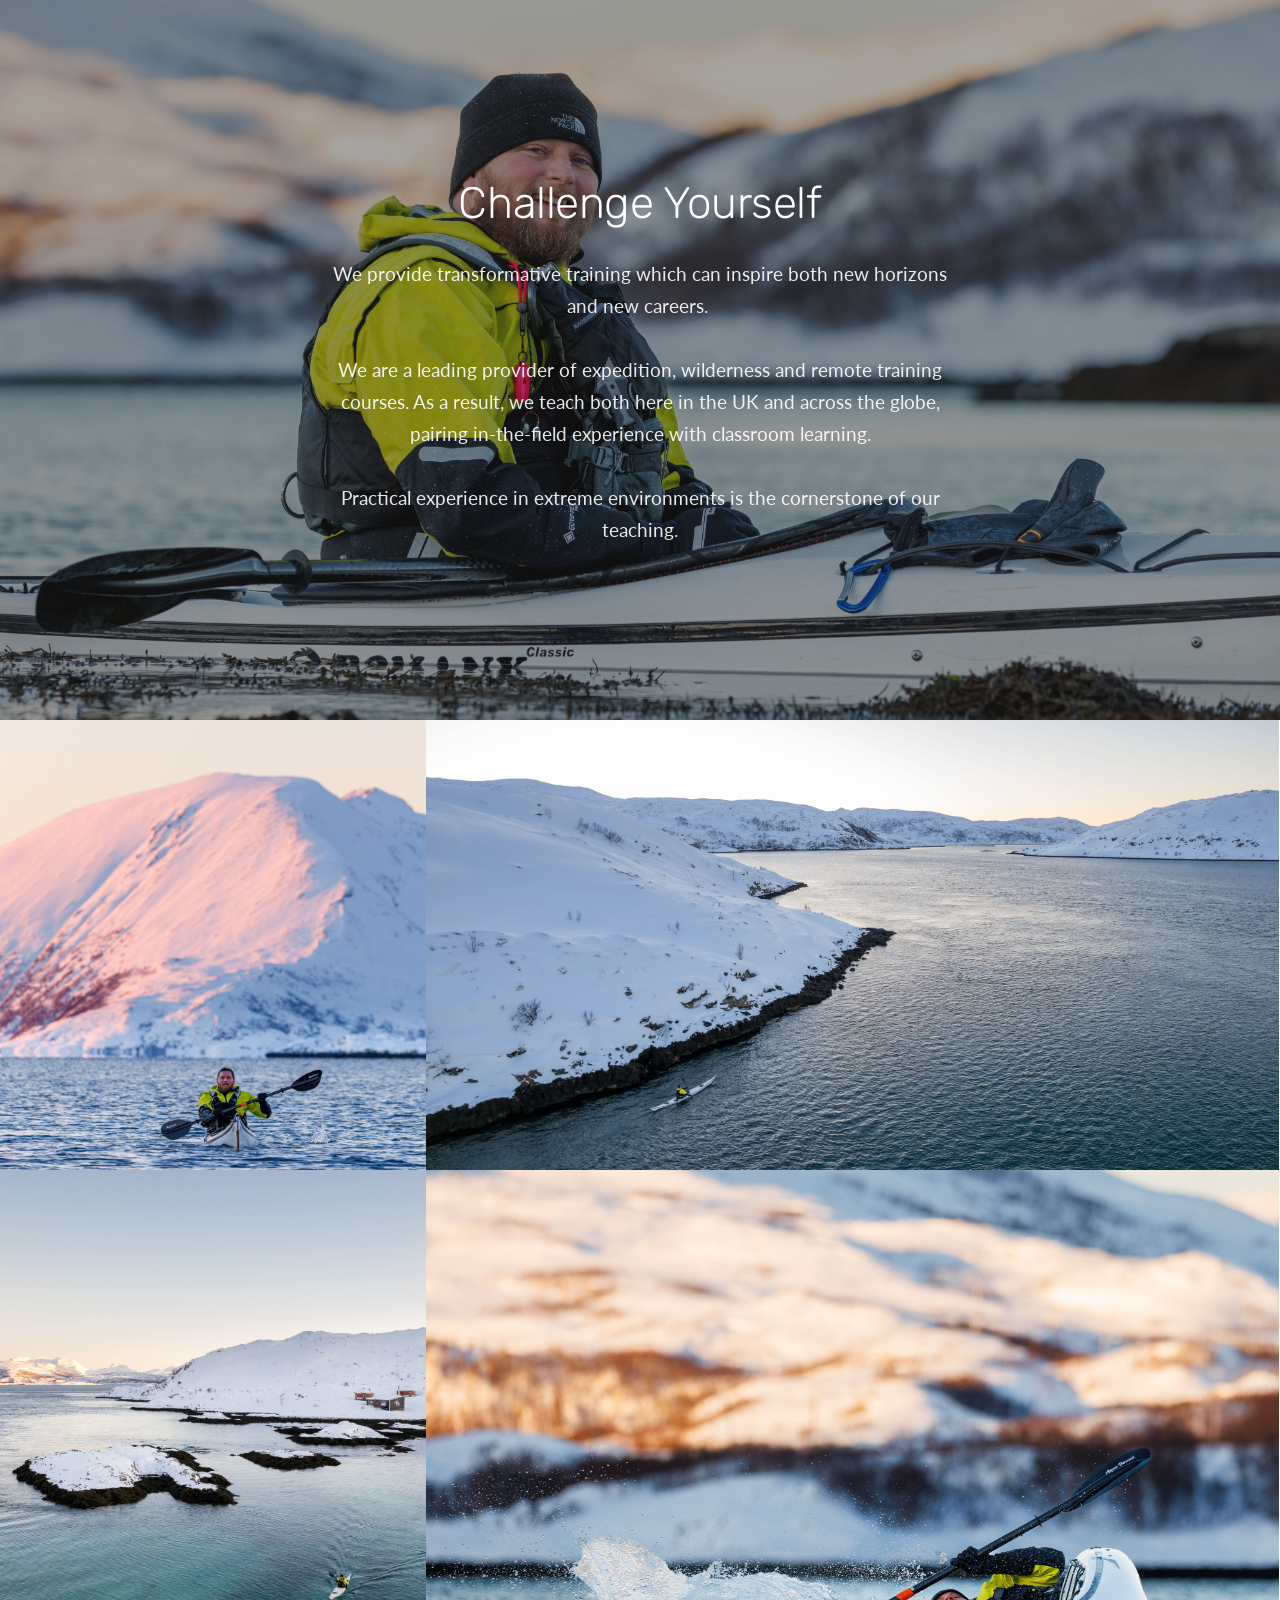
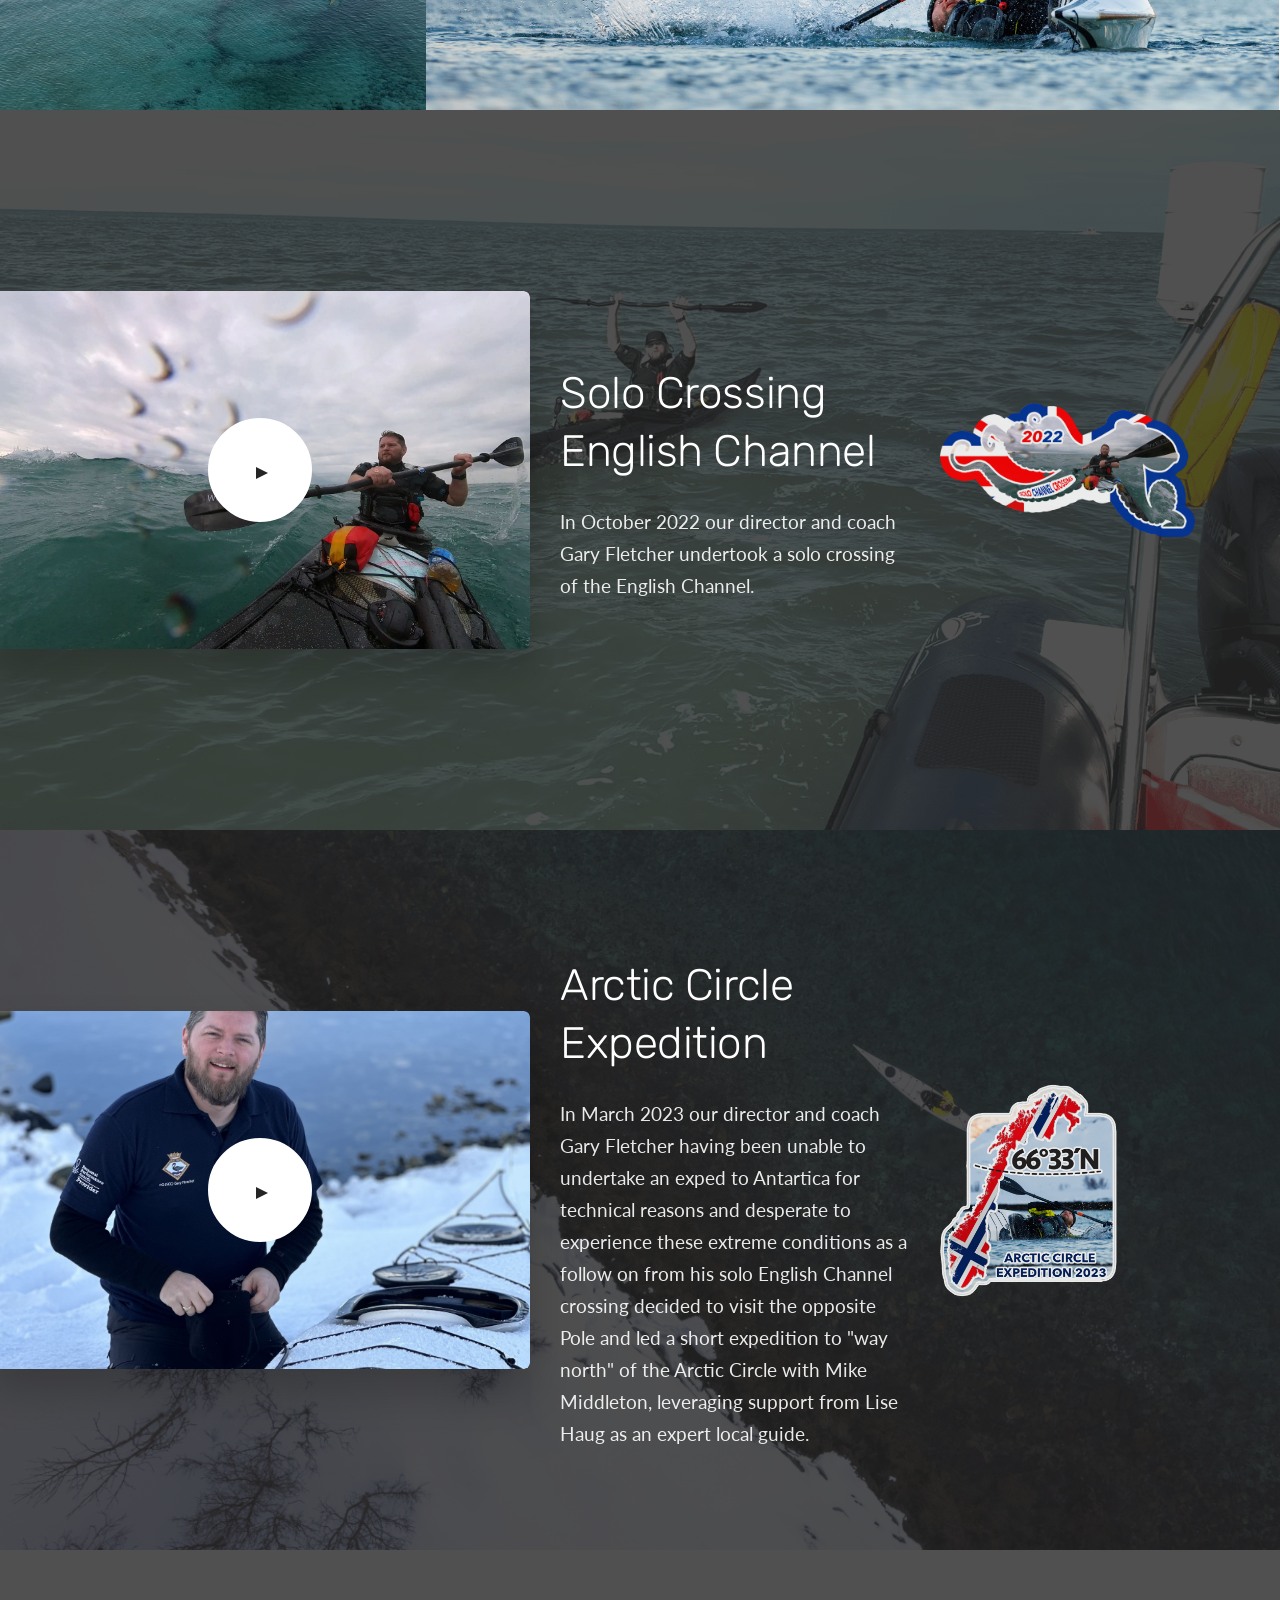
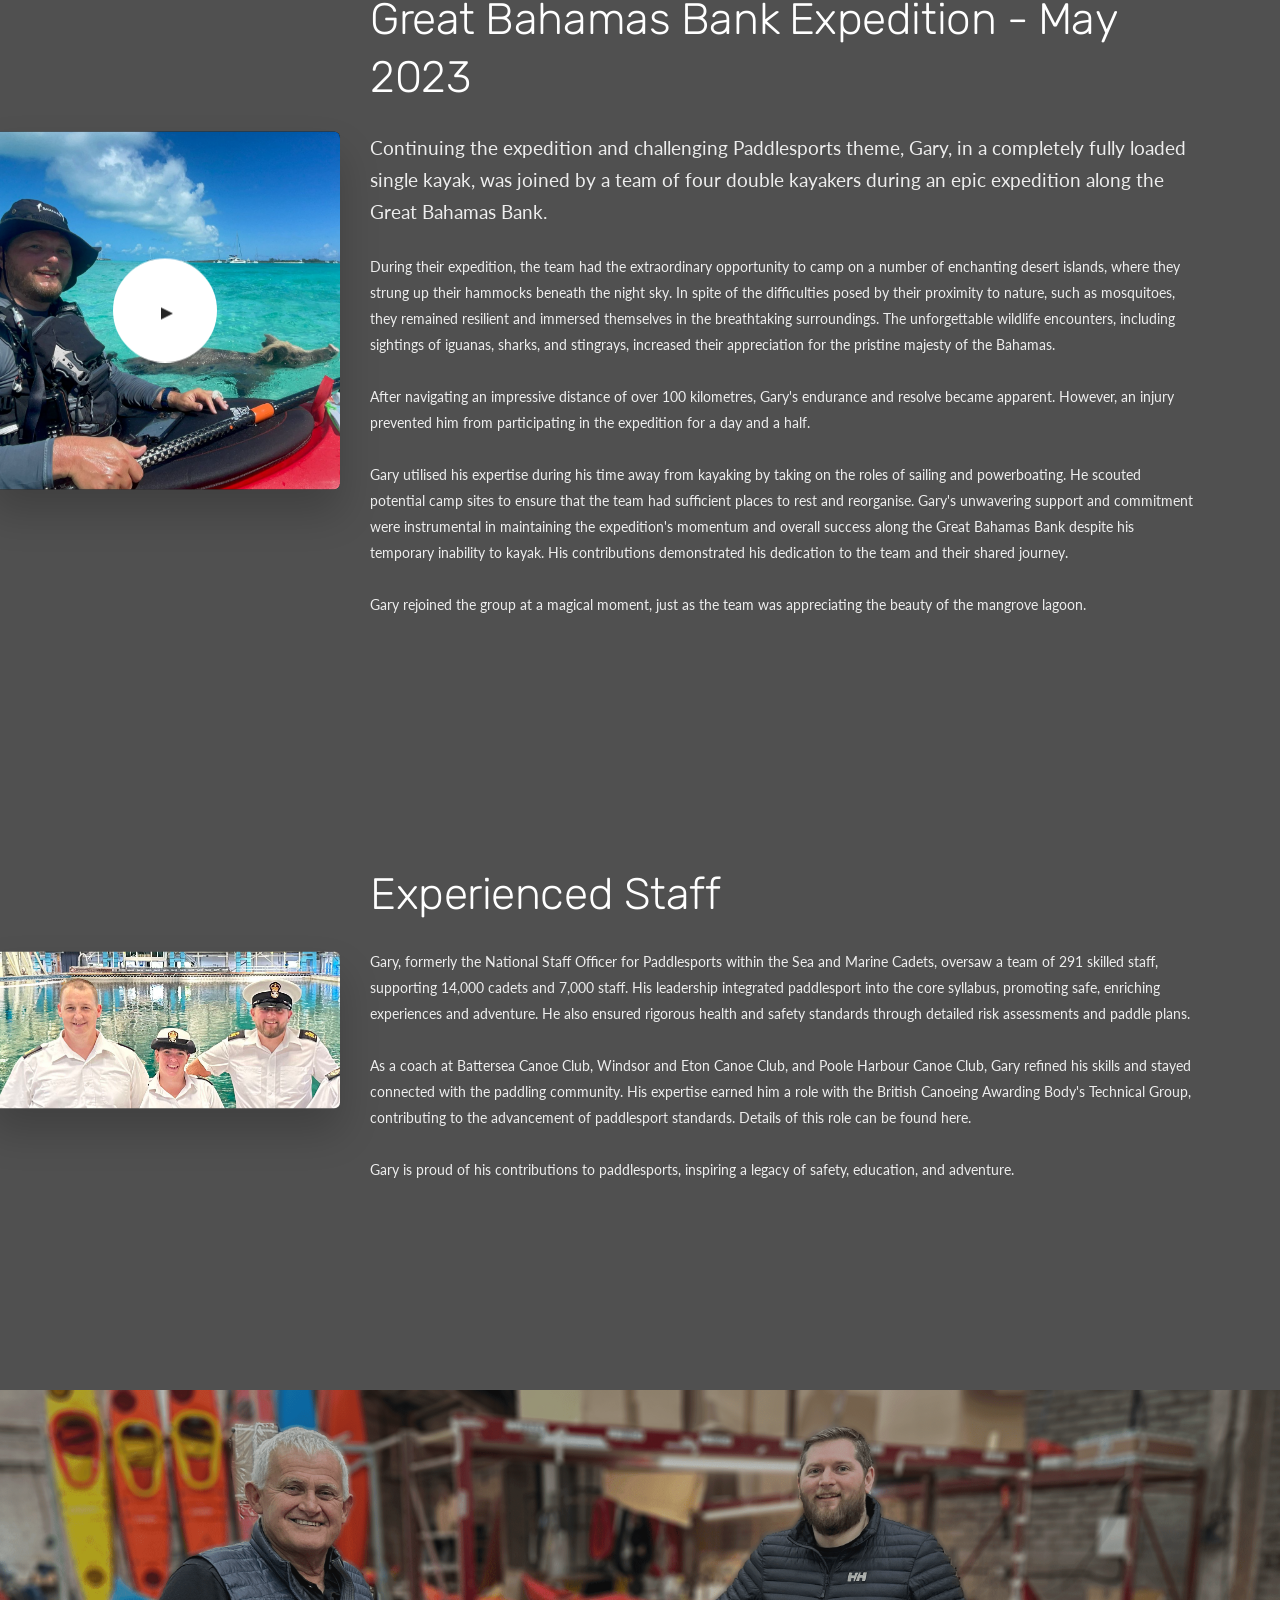
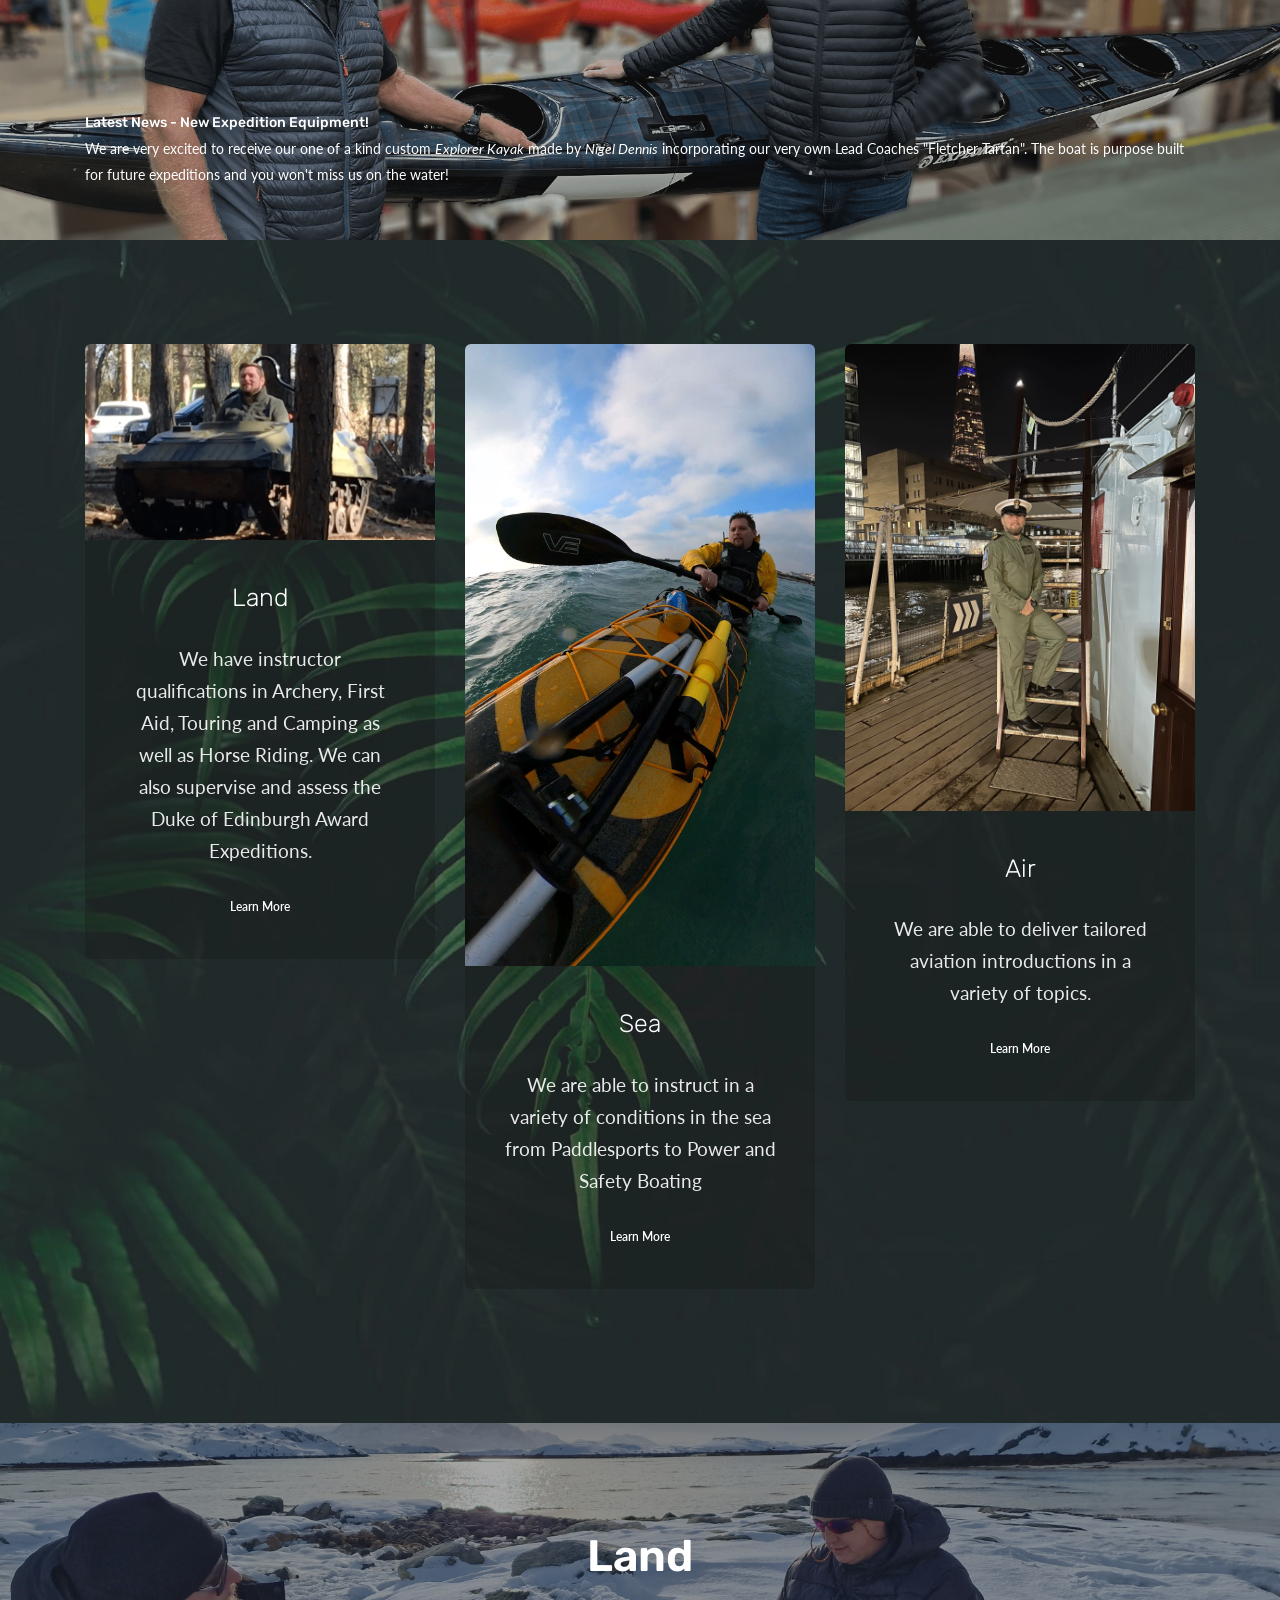
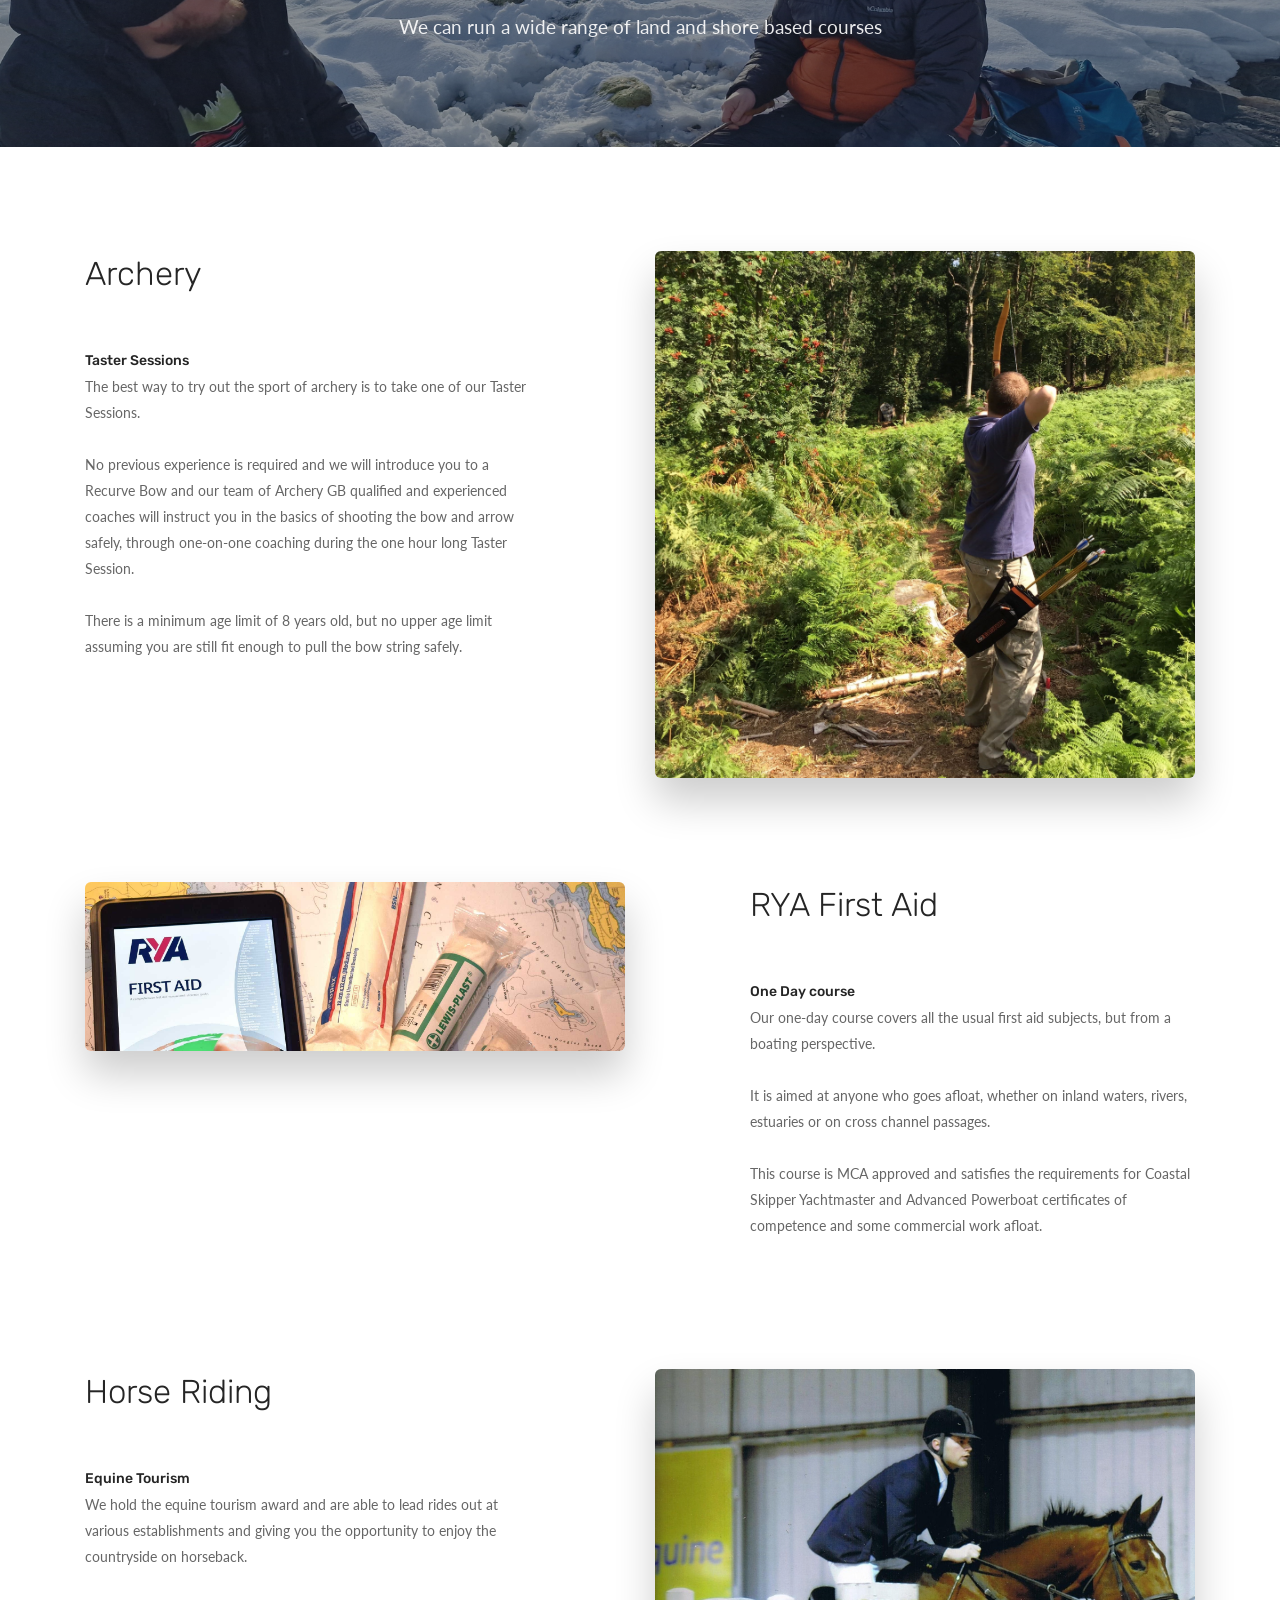
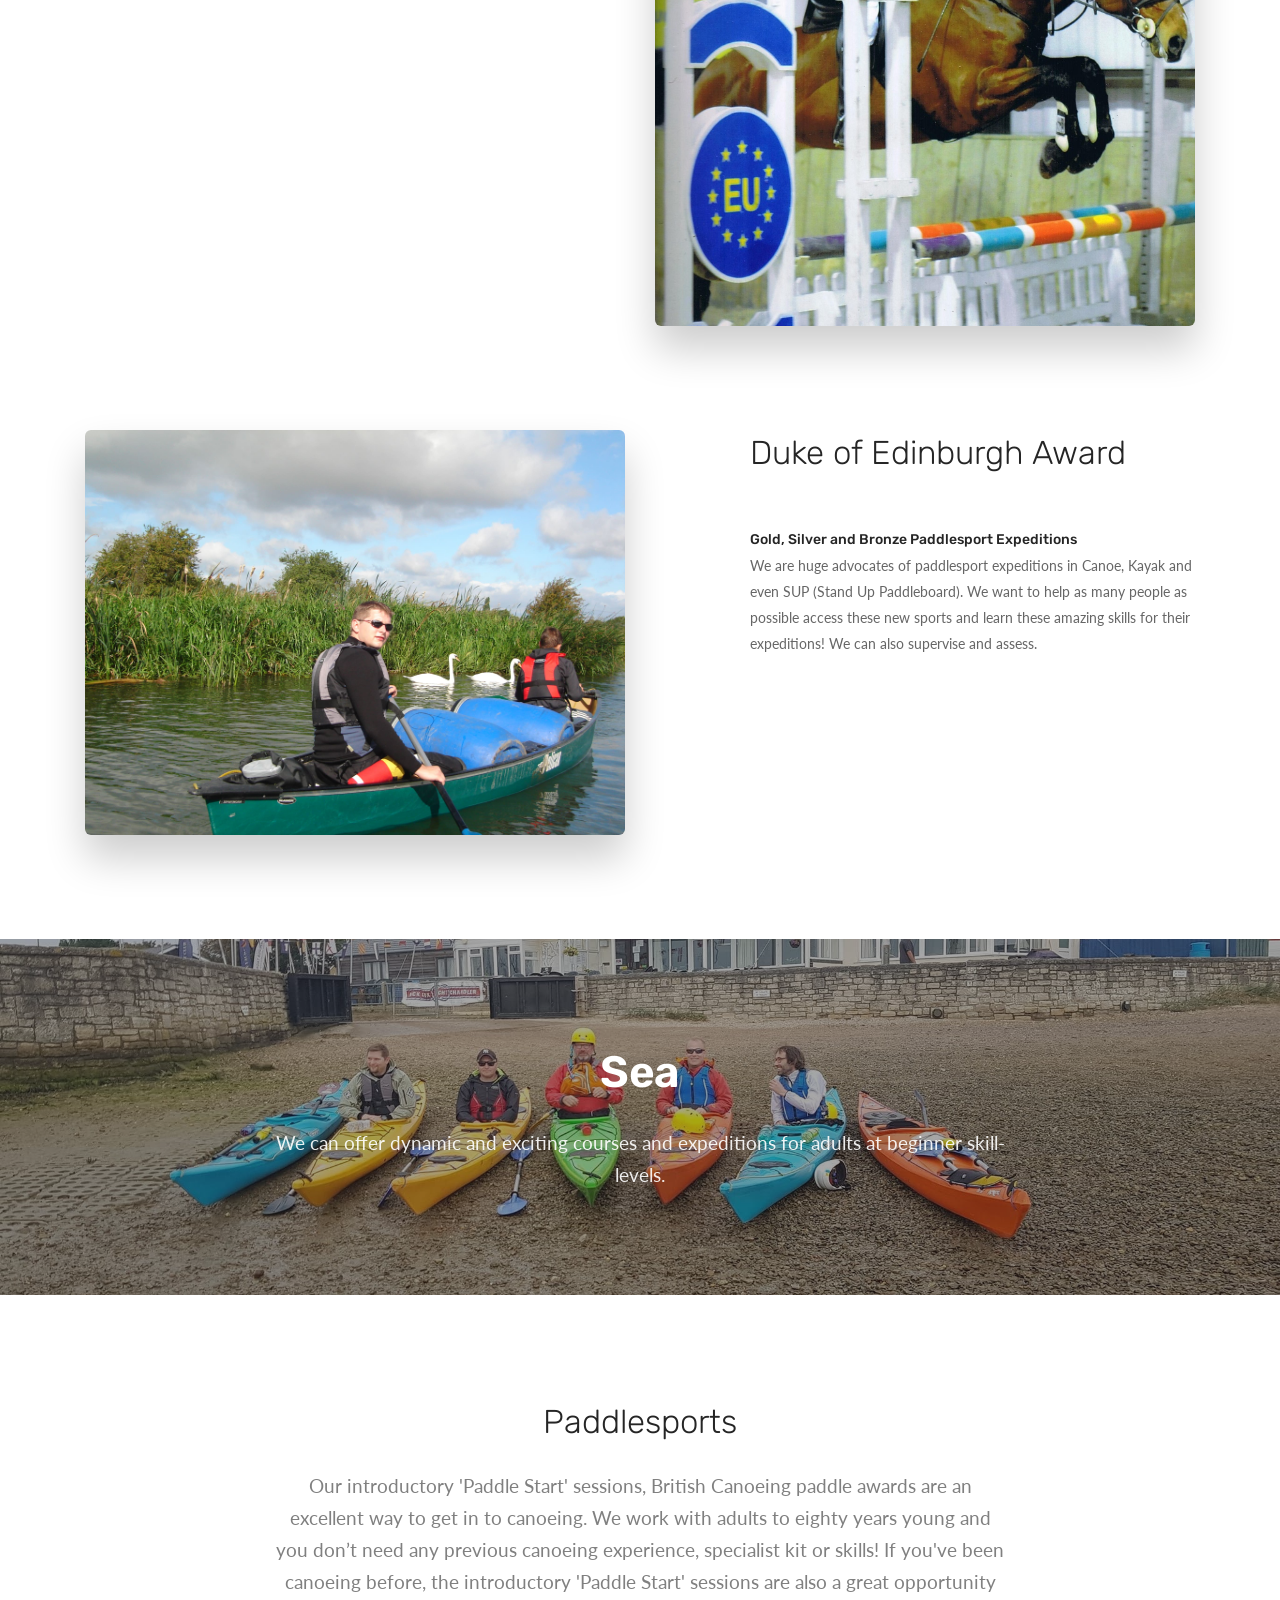
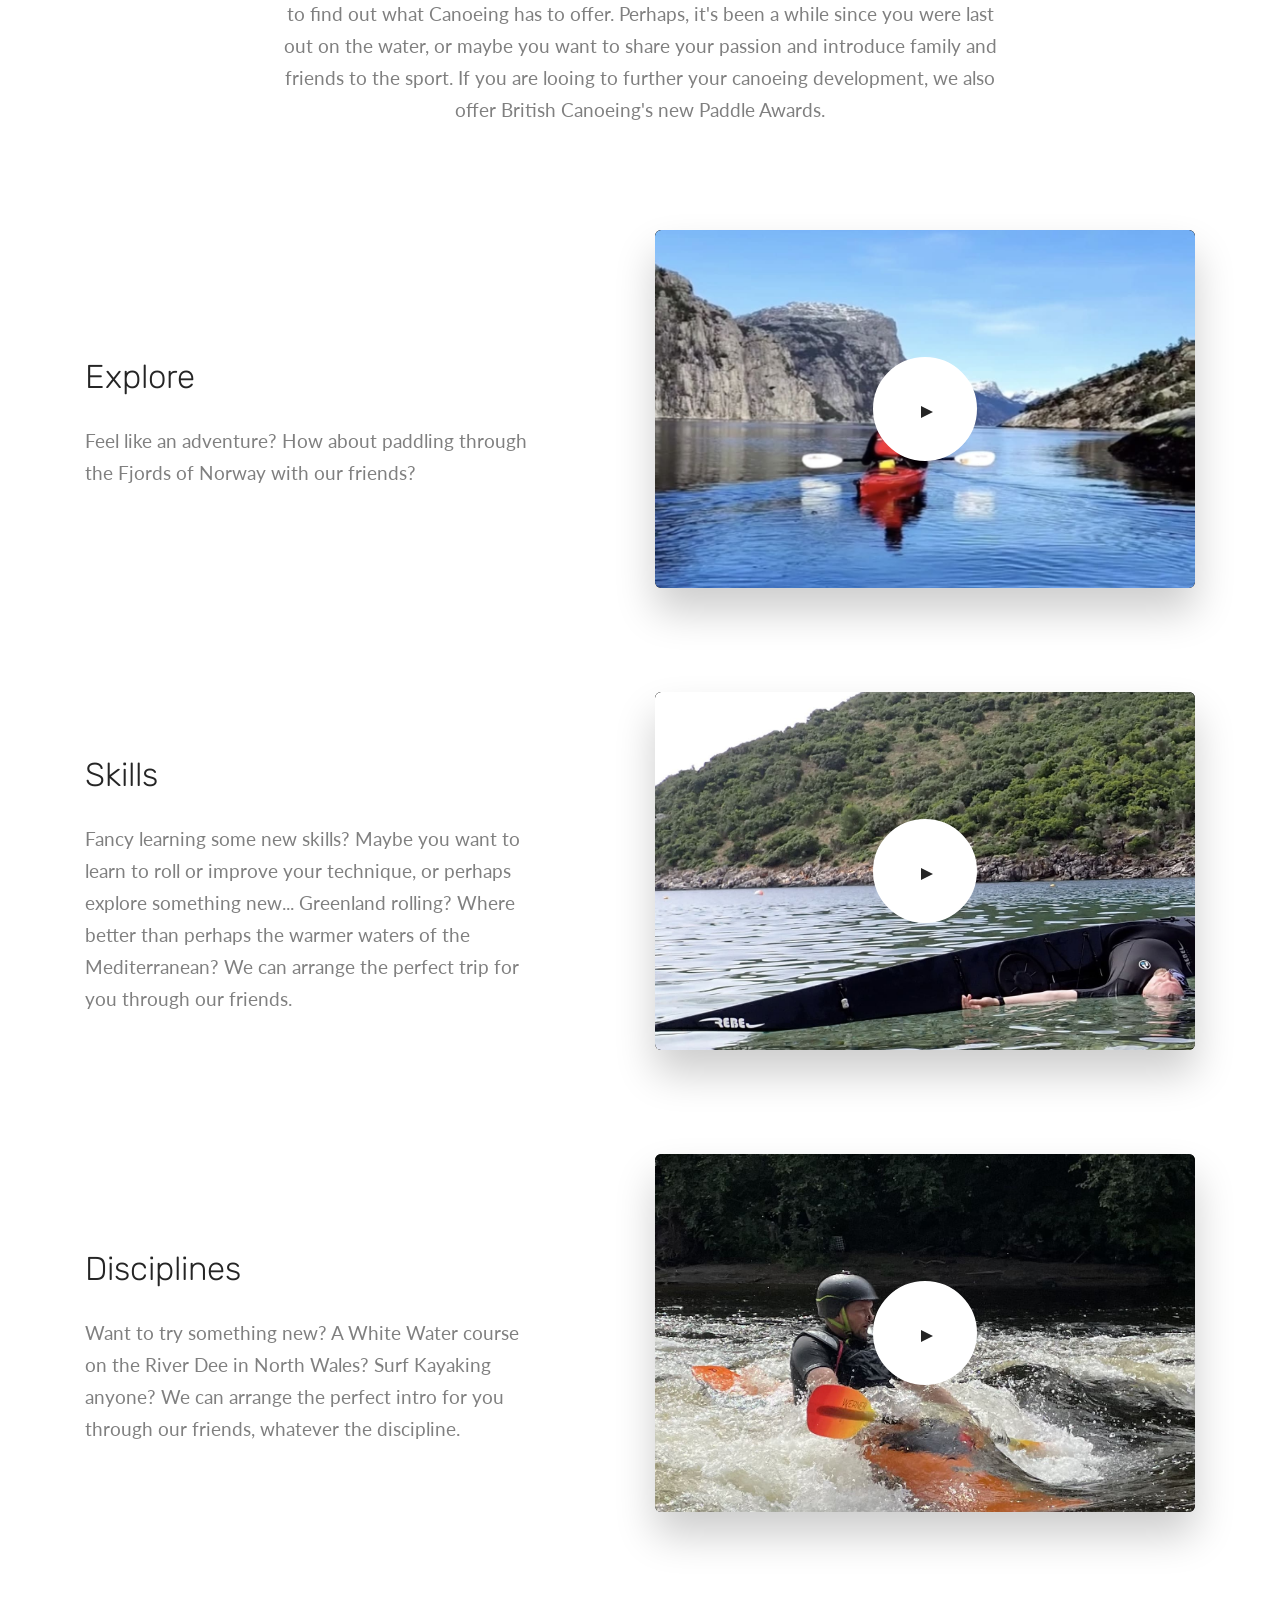
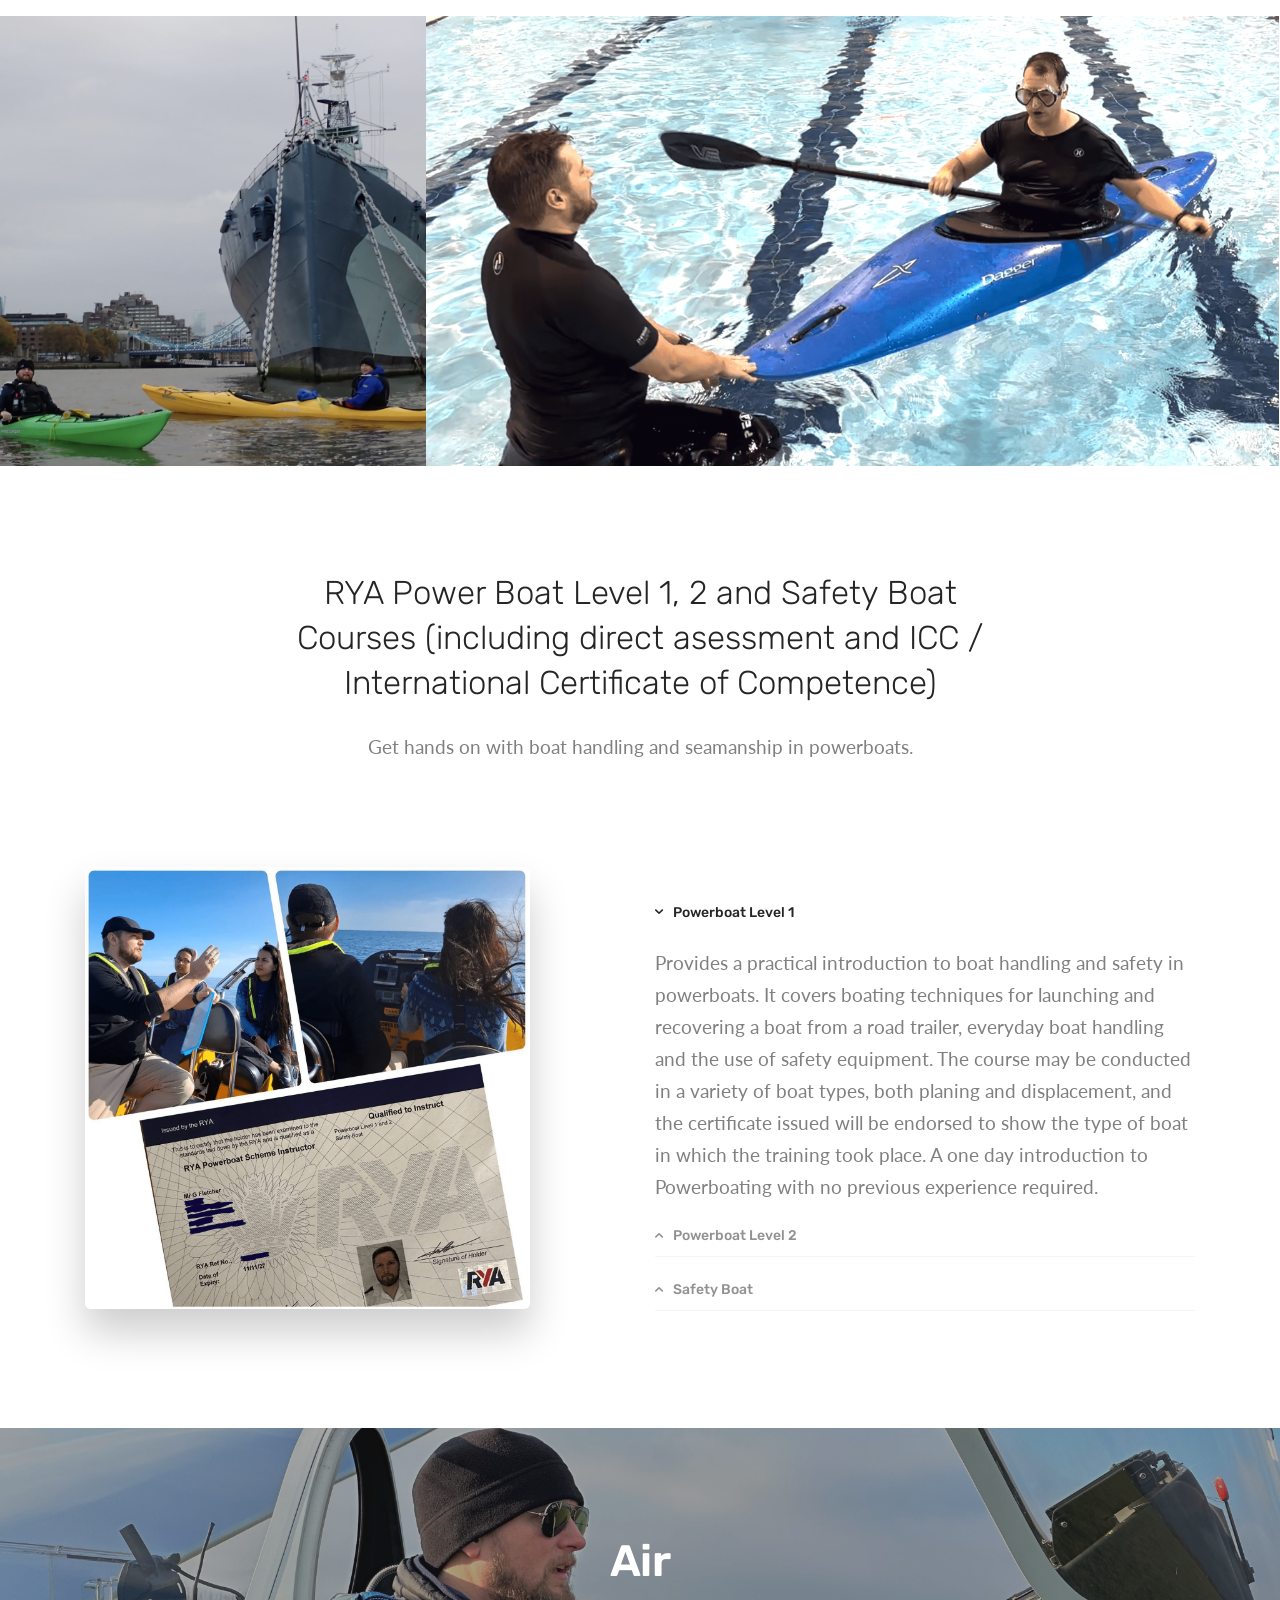
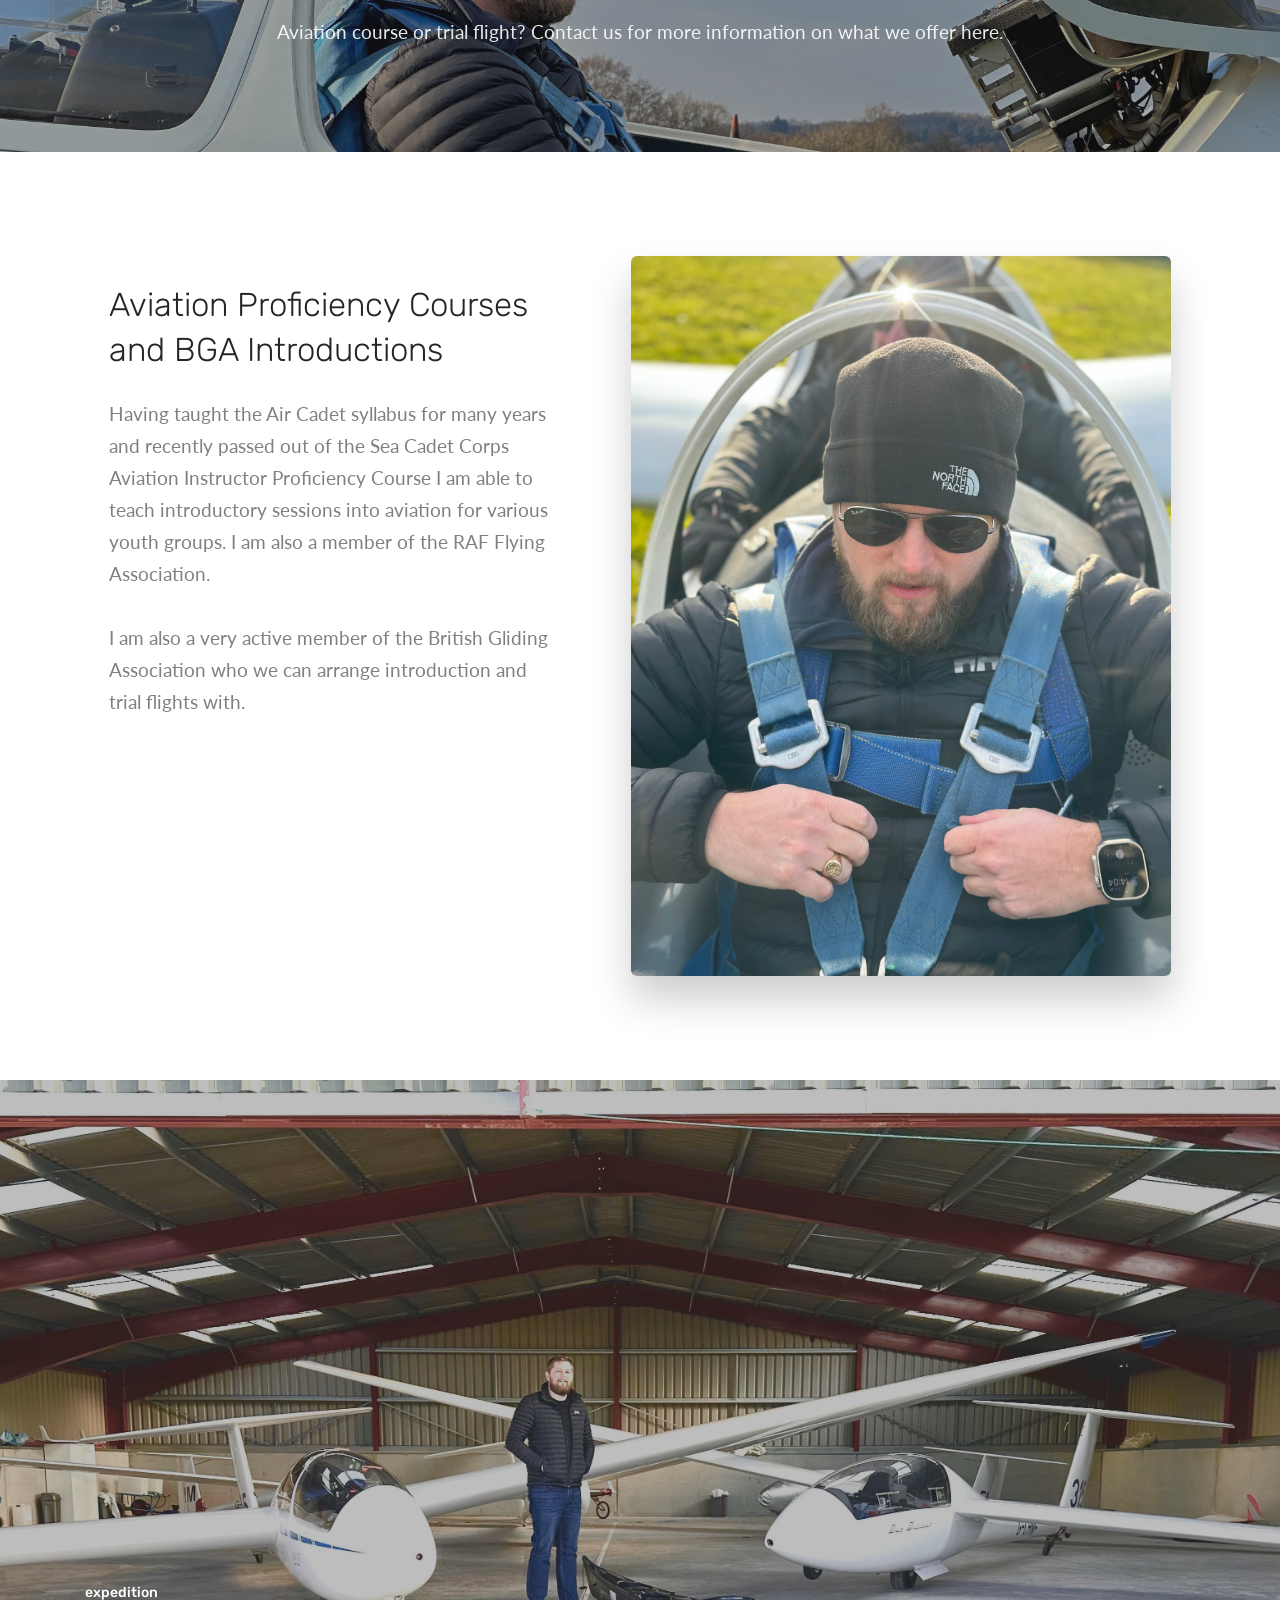
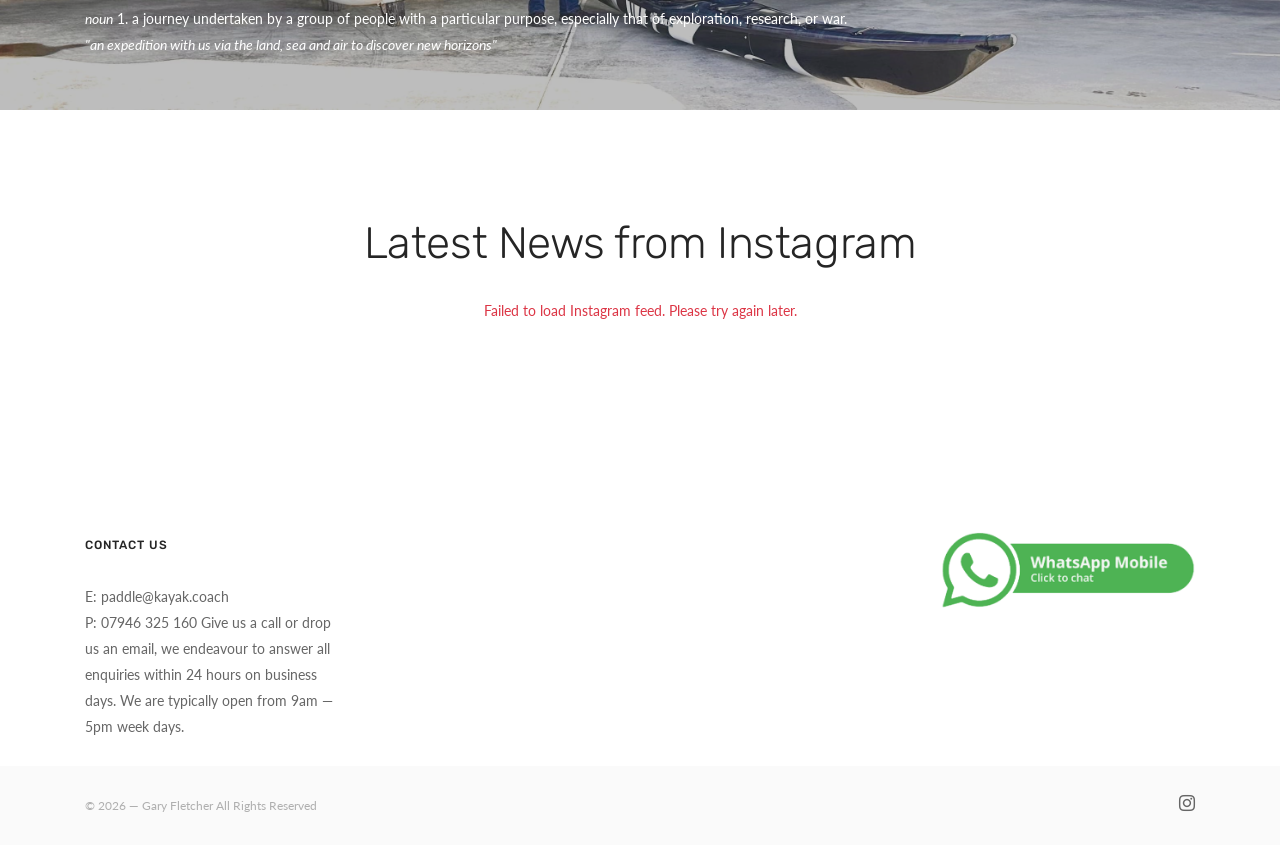
==== index.html @ 0b3ae0c7 "api feed" ====
<!doctype html>
<html lang="en">
    <head>
        <meta charset="utf-8">
        <title></title>
        <meta name="viewport" content="width=device-width, initial-scale=1.0">
        <link href="css/stack-interface.css" rel="stylesheet" type="text/css" media="all">
        <link href="css/socicon.css" rel="stylesheet" type="text/css" media="all" />
        <link href="css/bootstrap.css" rel="stylesheet" type="text/css" media="all" />
        <link href="css/stack-interface.css" rel="stylesheet" type="text/css" media="all" />
        <link href="css/theme.css" rel="stylesheet" type="text/css" media="all" />
        <link href="css/custom.css" rel="stylesheet" type="text/css" media="all" />
        <link href="https://fonts.googleapis.com/css?family=Open+Sans:200,300,400,400i,500,600,700" rel="stylesheet">
        <link href="https://fonts.googleapis.com/css?family=Lato:400,400i,700%7CRubik:300,400,500" rel="stylesheet" type="text/css">
        <link href="css/font-rubiklato.css" rel="stylesheet" type="text/css">

    </head>
    <body data-smooth-scroll-offset="77">
        <!--<div class="nav-container">
            <div>
                <div class="bar bar--sm visible-xs">
                    <div class="container">
                        <div class="row">
                            <div class="col-3 col-md-2">
                                <a href="index.html"> <img class="logo logo-dark" alt="logo" src="img/logo-dark.png"> <img class="logo logo-light" alt="logo" src="img/logo-light.png"> </a>
                            </div>
                            <div class="col-9 col-md-10 text-right">
                                <a href="#" class="hamburger-toggle" data-toggle-class="#menu1;hidden-xs hidden-sm"> <i class="icon icon--sm stack-interface stack-menu"></i> </a>
                            </div>
                        </div>
                    </div>
                </div>
                <nav id="menu1" class="bar bar-1 hidden-xs">
                    <div class="container">
                        <div class="row">
                            <div class="col-lg-1 col-md-2 hidden-xs">
                                <div class="bar__module">
                                    <a href="index.html"> <img class="logo logo-dark" alt="logo" src="img/logo-dark.png"> <img class="logo logo-light" alt="logo" src="img/logo-light.png"> </a>
                                </div>
                            </div>
                            <div class="col-lg-11 col-md-12 text-right text-left-xs text-left-sm">
                                <div class="bar__module">
                                    <ul class="menu-horizontal text-left">
                                        <li> <a href="#">
                                        Single Link
                                    </a> </li>
                                        <li class="dropdown"> <span class="dropdown__trigger">
                                        Dropdown Slim
                                    </span>
                                            <div class="dropdown__container">
                                                <div class="container">
                                                    <div class="row">
                                                        <div class="dropdown__content col-lg-2">
                                                            <ul class="menu-vertical">
                                                                <li> <a href="#">Single Link</a> </li>
                                                            </ul>
                                                        </div>
                                                    </div>
                                                </div>
                                            </div>
                                        </li>
                                        <li class="dropdown"> <span class="dropdown__trigger">
                                        Dropdown Wide
                                    </span>
                                            <div class="dropdown__container">
                                                <div class="container">
                                                    <div class="row">
                                                        <div class="dropdown__content row w-100">
                                                            <div class="col-lg-3">
                                                                <h5>Menu Title</h5>
                                                                <ul class="menu-vertical">
                                                                    <li> <a href="#">Single Link</a> </li>
                                                                </ul>
                                                            </div>
                                                            <div class="col-lg-3">
                                                                <h5>Menu Title</h5>
                                                                <ul class="menu-vertical">
                                                                    <li> <a href="#">Single Link</a> </li>
                                                                </ul>
                                                            </div>
                                                            <div class="col-lg-3">
                                                                <h5>Menu Title</h5>
                                                                <ul class="menu-vertical">
                                                                    <li> <a href="#">Single Link</a> </li>
                                                                </ul>
                                                            </div>
                                                            <div class="col-lg-3">
                                                                <h5>Menu Title</h5>
                                                                <ul class="menu-vertical">
                                                                    <li> <a href="#">Single Link</a> </li>
                                                                </ul>
                                                            </div>
                                                        </div>
                                                    </div>
                                                </div>
                                            </div>
                                        </li>
                                    </ul>
                                </div>
                                <div class="bar__module">
                                    <a class="btn btn--sm type--uppercase" href="#customise-template"> <span class="btn__text">
                                    Try Builder
                                </span> </a>
                                    <a class="btn btn--sm btn--primary type--uppercase" href="#purchase-template"> <span class="btn__text">
                                    Buy Now
                                </span> </a>
                                </div>
                            </div>
                        </div>
                    </div>
                </nav>
            </div>
        </div>-->
        <div class="main-container">
            <section class="cover height-80 imagebg text-center" data-overlay="4">
                <div class="background-image-holder"> <img alt="background" src="photos/20230317-1S0A7058.jpg"> </div>
                <div class="container pos-vertical-center">
                    <div class="row">
                        <div class="col-md-8 col-lg-7">
                            <h1> Challenge Yourself</h1>
                            <p class="lead"> We provide transformative training which can inspire both new horizons and new careers.&nbsp;<br><br>We are a leading provider of expedition, wilderness and remote training courses. As a result, we teach both here in the UK and across the globe, pairing in-the-field experience with classroom learning. <br><br>Practical experience in extreme environments is the cornerstone of our teaching.<br></p>
                        </div>
                    </div>
                </div>
            </section>

            <section class="unpad">
                <div class="masonry masonry--gapless">
                    <div class="masonry__container masonry--active">
                        <div class="masonry__item col-lg-4 col-md-6 col-12 filter-digital" data-masonry-filter="Digital">
                            <div class="project-thumb hover-element height-50">
                                <!--<a href="#">-->
                                    <div class="hover-element__initial">
                                        <div class="background-image-holder"> <img alt="background" src="photos/20230317-1S0A7182.jpg"> </div>
                                    </div>
                                    <!--
                                    <div class="hover-element__reveal" data-overlay="9">
                                        <div class="project-thumb__title">
                                            <h5>Artic Circle</h5> <span>Head On...</span> </div>
                                    </div>
                                -->
                                <!--</a>-->
                            </div>
                        </div>
                        <div class="masonry__item col-lg-8 col-md-6 col-12 filter-digital" data-masonry-filter="Digital">
                            <div class="project-thumb hover-element height-50">
                                <!--<a href="#">-->
                                    <div class="hover-element__initial">
                                        <div class="background-image-holder"> <img alt="background" src="photos/20230317-DJI_0495.jpg"> </div>
                                    </div>
                                    <!--
                                    <div class="hover-element__reveal" data-overlay="9">
                                        <div class="project-thumb__title">
                                            <h5>Artic Circle</h5> <span>Solo...</span> </div>
                                    </div>
                                -->
                                <!--</a>-->
                            </div>
                        </div>
                    </div>
                </div>
            </section>

            <section class="unpad">
                <div class="masonry masonry--gapless">
                    <div class="masonry__container masonry--active">
                        <div class="masonry__item col-lg-4 col-md-6 col-12 filter-digital" data-masonry-filter="Digital">
                            <div class="project-thumb hover-element height-60">
                                <!--<a href="#">-->
                                    <div class="hover-element__initial">
                                        <div class="background-image-holder"> <img alt="background" src="photos/20230317-DJI_0443.jpg"> </div>
                                    </div>
                                    <!--
                                    <div class="hover-element__reveal" data-overlay="9">
                                        <div class="project-thumb__title">
                                            <h5>Artic Circle</h5> <span>A way out...</span> </div>
                                    </div>
                                -->
                                <!--</a>-->
                            </div>
                        </div>
                        <div class="masonry__item col-lg-8 col-md-6 col-12 filter-digital" data-masonry-filter="Digital">
                            <div class="project-thumb hover-element height-60">
                                <!--<a href="#">-->
                                    <div class="hover-element__initial">
                                        <div class="background-image-holder"> <img alt="background" src="photos/20230317-1S0A6930.jpg"> </div>
                                    </div>
                                    <!--
                                    <div class="hover-element__reveal" data-overlay="9">
                                        <div class="project-thumb__title">
                                            <h5>Artic Circle</h5> <span>Practice...</span> </div>
                                    </div>
                                -->
                                <!--</a>-->
                            </div>
                        </div>
                    </div>
                </div>
            </section>







            <section class="cover height-80 imagebg switchable" data-overlay="8">
                <div class="background-image-holder"> <img alt="background" src="photos/channel.png"> </div>
                <div class="container pos-vertical-center">
                    <div class="row justify-content-between align-items-center">
                        <div class="col-lg-3 col-md-3 ">
                                <p><img src="photos/english_channel_crossing.png"></p>
                        </div>
                        <div class="col-lg-4 col-md-4">
                            <div class="switchable__text">
                                <h1> Solo Crossing English Channel</h1>
                                <p class="lead"> In October 2022 our director and coach Gary Fletcher undertook a solo crossing of the English Channel.</p>
                            </div>
                        </div>
                        <div class="col-lg-6 col-md-4 col-12">
                            <div class="video-cover border--round box-shadow-wide">
                                <div class="background-image-holder"> <img alt="image" src="photos/VID_20220628_235008_00_002_2022-10-06_21-48-54_screenshot.jpg"> </div>
                                <div class="video-play-icon"></div> <iframe data-src="https://www.youtube.com/embed/LnUNTILB7Ts?autoplay=1&rel=0&vq=hd1080" allowfullscreen="true"></iframe> </div>
                        </div>
                    </div>
                </div>
            </section>


            <section class="cover height-80 imagebg switchable" data-overlay="8">
                <div class="background-image-holder"> <img alt="background" src="photos/20230317-DJI_0484.jpg"> </div>
                <div class="container pos-vertical-center">
                    <div class="row justify-content-between align-items-center">
                        <div class="col-lg-3 col-md-3 ">
                            <p><img src="photos/arctic_circle_expedition.png">    </p>                              
                        </div>

                        <div class="col-lg-4 col-md-4">
                            <div class="switchable__text">
                                <h1> Arctic Circle Expedition</h1>
                                <p class="lead"> In March 2023 our director and coach Gary Fletcher having been unable to undertake an exped to Antartica for technical reasons and desperate to experience these extreme conditions as a follow on from his solo English Channel crossing decided to visit the opposite Pole and led a short expedition to "way north" of the Arctic Circle with Mike Middleton, leveraging support from Lise Haug as an expert local guide.</p>    

                            </div>
                        </div>
                        <div class="col-lg-6 col-md-4 col-12">
                            <div class="video-cover border--round box-shadow-wide">
                                <div class="background-image-holder"> <img alt="image" src="photos/IMG_1453.jpeg"> </div>
                                <div class="video-play-icon"></div> <iframe data-src="https://www.youtube.com/embed/1IwxBFOipFQ?autoplay=1&rel=0&vq=hd1080" allowfullscreen="true"></iframe> </div>
                        </div>


                    </div>
                </div>
            </section>


            <section class="cover height-80 imagebg switchable" data-overlay="8">
                <div class="background-image-holder"> <img alt="background" src="photos/beach.png"> </div>
                <div class="container pos-vertical-center">
                    <div class="row justify-content-between align-items-center">

                        <div class="col-lg-9 col-md-9">
                            <div class="switchable__text">
                                <h1> Great Bahamas Bank Expedition - May 2023</h1>
                                <p class="lead"> 
Continuing the expedition and challenging Paddlesports theme, Gary, in a completely fully loaded single kayak, was joined by a team of four double kayakers during an epic expedition along the Great Bahamas Bank. 
</p><p>
During their expedition, the team had the extraordinary opportunity to camp on a number of enchanting desert islands, where they strung up their hammocks beneath the night sky. In spite of the difficulties posed by their proximity to nature, such as mosquitoes, they remained resilient and immersed themselves in the breathtaking surroundings. The unforgettable wildlife encounters, including sightings of iguanas, sharks, and stingrays, increased their appreciation for the pristine majesty of the Bahamas.
</p><p>
After navigating an impressive distance of over 100 kilometres, Gary's endurance and resolve became apparent. However, an injury prevented him from participating in the expedition for a day and a half. 
</p><p>
Gary utilised his expertise during his time away from kayaking by taking on the roles of sailing and powerboating. He scouted potential camp sites to ensure that the team had sufficient places to rest and reorganise. Gary's unwavering support and commitment were instrumental in maintaining the expedition's momentum and overall success along the Great Bahamas Bank despite his temporary inability to kayak. His contributions demonstrated his dedication to the team and their shared journey.
</p><p>
Gary rejoined the group at a magical moment, just as the team was appreciating the beauty of the mangrove lagoon. 


                                </p>    

                            </div>
                        </div>
                        <div class="col-lg-4 col-md-4 col-12">
                            <div class="video-cover border--round box-shadow-wide">
                                <div class="background-image-holder"> <img alt="image" src="photos/pigs.png"> </div>
                                <div class="video-play-icon"></div> <iframe data-src="https://www.youtube.com/embed/CFFUN9qiAgM?autoplay=1&rel=0&vq=hd1080" allowfullscreen="true"></iframe> </div>
                        </div>


                    </div>
                </div>
            </section>


            <section class="cover height-80 imagebg switchable" data-overlay="8">
                <div class="background-image-holder"> <img alt="background" src="photos/xaDSCF2077.jpg"> </div>
                <div class="container pos-vertical-center">
                    <div class="row justify-content-between align-items-center">
                        <!--
                        <div class="col-lg-3 col-md-3 ">
                            <p><img src="photos/arctic_circle_expedition.png">    </p>                              
                        </div>
                        -->
                        <div class="col-lg-9 col-md-9">
                            <div class="switchable__text">


                                <h1> Experienced Staff</h1>
                                <p class="lead"> 


<p>Gary, formerly the National Staff Officer for Paddlesports within the Sea and Marine Cadets, oversaw a team of 291 skilled staff, supporting 14,000 cadets and 7,000 staff. His leadership integrated paddlesport into the core syllabus, promoting safe, enriching experiences and adventure. He also ensured rigorous health and safety standards through detailed risk assessments and paddle plans.</p><p>
As a coach at Battersea Canoe Club, Windsor and Eton Canoe Club, and Poole Harbour Canoe Club, Gary refined his skills and stayed connected with the paddling community. His expertise earned him a role with the British Canoeing Awarding Body's Technical Group, contributing to the advancement of paddlesport standards. Details of this role can be found here.</p><p>
Gary is proud of his contributions to paddlesports, inspiring a legacy of safety, education, and adventure.</p> 

                                </p>    

                            </div>
                        </div>
                                                    <div class="col-md-4 col-md-4"> <img alt="Image" class="border--round box-shadow-wide" src="photos/IMG_6294.jpeg"> </div>



                    </div>
                </div>
            </section>


            <section class="cover imagebg text-center height-50" data-overlay="3">
                <div class="background-image-holder"><img alt="background" src="photos/fletcher_boat.png"></div>
                <div class="container pos-vertical-center">
                    <!--<div class="row">
                        <div class="col-md-9 col-lg-8">
                            <h1>x</h1>
                            <p class="lead">x</p>
                        </div>
                    </div>-->
                </div>
                <div class="pos-absolute pos-bottom col-12">
                    <div class="container">
                        <div class="row">
                            <div class="col-12 text-left">
                                <div class="text-block">
                                    <h5>Latest News - New Expedition Equipment!</h5> <span>We are very excited to receive our one of a kind custom <i>Explorer Kayak</i> made by <i>Nigel Dennis</i> incorporating our very own Lead Coaches "Fletcher Tartan". The boat is purpose built for future expeditions and you won't miss us on the water!</span> </div>
                            </div>
                        </div>
                    </div>
                </div>
            </section>

            <section class="text-center imagebg" data-overlay="4">
                <div class="background-image-holder"> <img alt="background" src="img/hero-1.jpg"> </div>
                <div class="container">
                    <div class="row">
                        <div class="col-md-4">
                            <div class="feature feature-1"> <img alt="Image" src="photos/tank.png">
                                <div class="feature__body boxed boxed--lg boxed--border">
                                    <h3>Land</h3>
                                    <p class="lead"> We have instructor qualifications in Archery, First Aid, Touring and Camping as well as Horse Riding. We can also supervise and assess the Duke of Edinburgh Award Expeditions.</p> <a href="#land">
                            Learn More
                        </a> </div>
                            </div>
                        </div>
                        <div class="col-md-4">
                            <div class="feature feature-1"> <img alt="Image" src="photos/gary_fletcher_kayak.jpg">
                                <div class="feature__body boxed boxed--lg boxed--border">
                                    <h3>Sea</h3>
                                    <p class="lead">We are able to instruct in a variety of conditions in the sea from Paddlesports to Power and Safety Boating</p> <a href="#sea">
                            Learn More
                        </a> </div>
                            </div>
                        </div>
                        <div class="col-md-4">
                            <div class="feature feature-1"> <img alt="Image" src="photos/IMG_0953.jpeg">
                                <div class="feature__body boxed boxed--lg boxed--border">
                                    <h3>Air</h3>
                                    <p class="lead"> We are able to deliver tailored aviation introductions in a variety of topics.</p> <a href="#air">
                            Learn More
                        </a> </div>
                            </div>
                        </div>
                    </div>
                </div>
            </section>
            <section class="text-center imagebg" data-overlay="4">
                <div class="background-image-holder"> <img alt="background" src="photos/20230319_133611.jpg"> </div>
                <div class="container">
                    <div class="row">
                        <div class="col-md-10 col-lg-8">
                            <h1><a name="land">Land</a></h1>
                            <p class="lead"> We can run a wide range of land and shore based courses</p>
                        </div>
                    </div>
                </div>
            </section>
            <section class="feature-large switchable">
                <div class="container">
                    <div class="row justify-content-between">
                        <div class="col-lg-6 col-md-6"> <img alt="Image" class="border--round box-shadow-wide" src="photos/IMG_7612.JPG"> </div>
                        <div class="col-lg-5 col-md-6">
                            <div class="heading-block">
                                <h2>Archery</h2>
                            </div>
                            <div class="text-block">
                                <h5>Taster Sessions</h5>
                                <p>The best way to try out the sport of archery is to take one of our <span>Taster Sessions.</span> <br><br>No previous experience is required and we will introduce you to a Recurve Bow and our team of Archery GB qualified and experienced coaches will instruct you in the basics of shooting the bow and arrow safely, through one-on-one coaching during the one hour long Taster Session.&nbsp;<br><br>There is a minimum age limit of 8 years old, but no upper age limit assuming you are still fit enough to pull the bow string safely.<br></p>
                            </div>
                        </div>
                    </div>
                </div>
            </section>
            <section class="feature-large switchable switchable--switch">
                <div class="container">
                    <div class="row justify-content-between">
                        <div class="col-lg-6 col-md-6"> <img alt="Image" class="border--round box-shadow-wide" src="photos/rya-first-aid-course-header-651c85c4.jpeg"> </div>
                        <div class="col-lg-5 col-md-6">
                            <div class="heading-block">
                                <h2>RYA First Aid</h2>
                            </div>
                            <div class="text-block">
                                <h5>One Day course</h5>
                                <p> Our one-day course covers all the usual first aid subjects, but from a boating perspective. <br><br>It is aimed at anyone who goes afloat, whether on inland waters, rivers, estuaries or on cross channel passages. <br><br>This course is MCA approved and satisfies the requirements for Coastal Skipper Yachtmaster and Advanced Powerboat certificates of competence and some commercial work afloat. </p>
                            </div>
                        </div>
                    </div>
                </div>
            </section>
            <section class="feature-large switchable">
                <div class="container">
                    <div class="row justify-content-between">
                        <div class="col-lg-6 col-md-6"> <img alt="Image" class="border--round box-shadow-wide" src="photos/DSC_1933-1.jpg"> </div>
                        <div class="col-lg-5 col-md-6">
                            <div class="heading-block">
                                <h2>Horse Riding</h2>
                            </div>
                            <div class="text-block">
                                <h5>Equine Tourism</h5>
                                <p> We hold the equine tourism award and are able to lead rides out at various establishments and giving you the opportunity to enjoy the countryside on horseback.</p>
                            </div>
                        </div>
                    </div>
                </div>
            </section>
            <section class="feature-large switchable switchable--switch">
                <div class="container">
                    <div class="row justify-content-between">
                        <div class="col-lg-6 col-md-6"> <img alt="Image" class="border--round box-shadow-wide" src="photos/DSC00573.JPG"> </div>
                        <div class="col-lg-5 col-md-6">
                            <div class="heading-block">
                                <h2>Duke of Edinburgh Award</h2>
                            </div>
                            <div class="text-block">
                                <h5>Gold, Silver and Bronze Paddlesport Expeditions</h5>
                                <p> We are huge advocates of paddlesport expeditions in Canoe, Kayak and even SUP (Stand Up Paddleboard). We want to help as many people as possible access these new sports and learn these amazing skills for their expeditions! We can also supervise and assess.</p>
                            </div>
                        </div>
                    </div>
                </div>
            </section>
            <section class="text-center imagebg" data-overlay="4">
                <div class="background-image-holder"> <img alt="background" src="photos/IMG_8800.JPG"> </div>
                <div class="container">
                    <div class="row">
                        <div class="col-md-10 col-lg-8">
                            <h1><a name="sea">Sea</a></h1>
                            <p class="lead"> We can offer dynamic and exciting courses and expeditions for adults at beginner skill-levels. </p>
                        </div>
                    </div>
                </div>
            </section>
            <section class="text-center">
                <div class="container">
                    <div class="row">
                        <div class="col-md-10 col-lg-8">
                            <h2>Paddlesports</h2>
                            <p class="lead"> Our introductory 'Paddle Start' sessions, British Canoeing paddle awards are an excellent way to get in to canoeing. We work with adults to eighty years young and you don’t need any previous canoeing experience, specialist kit or skills! If you've been canoeing before, the introductory 'Paddle Start' sessions are also a great opportunity to find out what Canoeing has to offer. Perhaps, it's been a while since you were last out on the water, or maybe you want to share your passion and introduce family and friends to the sport. If you are looing to further your canoeing development, we also offer British Canoeing's new Paddle Awards. </p>
                        </div>
                    </div>
                </div>
            </section>
            <section class="switchable feature-large">
                <div class="container">
                    <div class="row justify-content-between align-items-center">
                        <div class="col-md-6 col-12">
                            <div class="video-cover border--round box-shadow-wide">
                                <div class="background-image-holder"> <img alt="image" src="photos/IMG_2578.jpeg"> </div>
                                <div class="video-play-icon"></div> <iframe data-src="https://www.youtube.com/embed/MUbHysWGb0I?autoplay=1&rel=0" allowfullscreen="true"></iframe> </div>
                        </div>
                        <div class="col-md-6 col-lg-5">
                            <div class="switchable__text">
                                <h2>Explore</h2>
                                <p class="lead"> Feel like an adventure? How about paddling through the Fjords of Norway with our friends? </p>
                            </div>
                        </div>
                    </div>
                </div>
            </section>
            <section class="switchable feature-large">
                <div class="container">
                    <div class="row justify-content-between align-items-center">
                        <div class="col-md-6 col-12">
                            <div class="video-cover border--round box-shadow-wide">
                                <div class="background-image-holder"> <img alt="image" src="photos/IMG_3216.JPG"> </div>
                                <div class="video-play-icon"></div> <iframe data-src="https://www.youtube.com/embed/u01ELJrQEJk?autoplay=1&rel=0" allowfullscreen="true"></iframe> </div>
                        </div>
                        <div class="col-md-6 col-lg-5">
                            <div class="switchable__text">
                                <h2>Skills</h2>
                                <p class="lead"> Fancy learning some new skills? Maybe you want to learn to roll or improve your technique, or perhaps explore something new... Greenland rolling? Where better than perhaps the warmer waters of the Mediterranean? We can arrange the perfect trip for you through our friends. </p>
                            </div>
                        </div>
                    </div>
                </div>
            </section>
            <section class="switchable feature-large">
                <div class="container">
                    <div class="row justify-content-between align-items-center">
                        <div class="col-md-6 col-12">
                            <div class="video-cover border--round box-shadow-wide">
                                <div class="background-image-holder"> <img alt="image" src="photos/IMG_4077.jpeg"> </div>
                                <div class="video-play-icon"></div> <iframe data-src="https://www.youtube.com/embed/dKCnM2z_dpU?autoplay=1&rel=0" allowfullscreen="true"></iframe> </div>
                        </div>
                        <div class="col-md-6 col-lg-5">
                            <div class="switchable__text">
                                <h2>Disciplines</h2>
                                <p class="lead"> Want to try something new? A White Water course on the River Dee in North Wales? Surf Kayaking anyone? We can arrange the perfect intro for you through our friends, whatever the discipline. </p>
                            </div>
                        </div>
                    </div>
                </div>
            </section>


            <section class="unpad">
                <div class="masonry masonry--gapless">
                    <div class="masonry__container masonry--active">
                        <div class="masonry__item col-lg-4 col-md-6 col-12 filter-digital" data-masonry-filter="Digital">
                            <div class="project-thumb hover-element height-50">
                                <a href="#">
                                    <div class="hover-element__initial">
                                        <div class="background-image-holder"> <img alt="background" src="photos/PB190651.JPG"> </div>
                                    </div>
                                    <div class="hover-element__reveal" data-overlay="9">
                                        <div class="project-thumb__title">
                                            <h5>Bespoke Trips</h5> <span>HMS Belfast, Thames trip</span> </div>
                                    </div>
                                </a>
                            </div>
                        </div>
                        <div class="masonry__item col-lg-8 col-md-6 col-12 filter-digital" data-masonry-filter="Digital">
                            <div class="project-thumb hover-element height-50">
                                <a href="#">
                                    <div class="hover-element__initial">
                                        <div class="background-image-holder"> <img alt="background" src="photos/pool.png"> </div>
                                    </div>
                                    <div class="hover-element__reveal" data-overlay="9">
                                        <div class="project-thumb__title">
                                            <h5>Bespoke Coaching</h5> <span>Pool based rolling lessons...</span> </div>
                                    </div>
                                </a>
                            </div>
                        </div>
                    </div>
                </div>
            </section>

            <section class="text-center">
                <div class="container">
                    <div class="row">
                        <div class="col-md-10 col-lg-8">
                            <h2>RYA Power Boat Level 1, 2 and Safety Boat Courses (including direct asessment and ICC / International Certificate of Competence)</h2>
                            <p class="lead"> Get hands on with boat handling and seamanship in powerboats. </p>
                        </div>
                    </div>
                </div>
            </section>
            <section class="switchable">
                <div class="container">
                    <div class="row justify-content-between">
                        <div class="col-md-6 switchable__text">
                            <ul class="accordion accordion-2">
                                <li class="active">
                                    <div class="accordion__title"> <span class="h5">Powerboat Level 1</span> </div>
                                    <div class="accordion__content">
                                        <p class="lead"> Provides a practical introduction to boat handling and safety in powerboats. It covers boating techniques for launching and recovering a boat from a road trailer, everyday boat handling and the use of safety equipment. The course may be conducted in a variety of boat types, both planing and displacement, and the certificate issued will be endorsed to show the type of boat in which the training took place. A one day introduction to Powerboating with no previous experience required. </p>
                                    </div>
                                </li>
                                <li>
                                    <div class="accordion__title"> <span class="h5">Powerboat Level 2</span> </div>
                                    <div class="accordion__content">
                                        <p class="lead"> Provides the skills and background knowledge needed by the competent powerboat driver and is the basis of the International Certificate of Competence. It aims to teach boat handling and seamanship in powerboats. It focuses on low speed close quarters handling, man overboard recovery, an introduction to driving at planing speed, and collision regulations. The course can be taken at an inland or coastal location. It may be conducted in a variety of boat types, both planing and displacement. The certificate issued will be endorsed to show the type of boat in which the training took place.</p>
                                    </div>
                                </li>
                                <li>
                                    <div class="accordion__title"> <span class="h5">Safety Boat</span> </div>
                                    <div class="accordion__content">
                                        <p class="lead"> This two-day course provides the skills required when acting as an escort craft, safety boat or coach boat for a fleet of dinghies, windsurfers or canoes, or for racing or training activities. It includes rescue techniques and elements of race management and mark laying. It is strongly recommended that a member of the rescue crew should hold a first aid certificate (or should have experience of first aid).
 </p>
                                    </div>
                                </li>
                            </ul>
                        </div>
                        <div class="col-lg-5 col-md-6"> <img alt="Image" class="border--round box-shadow-wide" src="photos/rya_powerboat.png"> </div>
                    </div>
                </div>
            </section>
            <section class="text-center imagebg" data-overlay="4">
                <div class="background-image-holder"> <img alt="background" src="photos/IMG_0847.jpeg"> </div>
                <div class="container">
                    <div class="row">
                        <div class="col-md-10 col-lg-8">
                            <h1><a name="air">Air</a></h1>
                            <p class="lead"> Aviation course or trial flight? Contact us for more information on what we offer here.</p>
                        </div>
                    </div>
                </div>
            </section>
            <section class="switchable feature-large">
                <div class="container">
                    <div class="row justify-content-around">
                        <div class="col-md-6"> <img alt="Image" class="border--round box-shadow-wide" src="photos/IMG_0836.jpeg"> </div>
                        <div class="col-md-6 col-lg-5">
                            <div class="switchable__text">
                                <h2>Aviation Proficiency Courses and BGA Introductions</h2>
                                <p class="lead"> Having taught the Air Cadet syllabus for many years and recently passed out of the Sea Cadet Corps Aviation Instructor Proficiency Course I am able to teach introductory sessions into aviation for various youth groups. I am also a member of the RAF Flying Association.<br><br>I am also a very active member of the British Gliding Association who we can arrange introduction and trial flights with.</p>
                            </div>
                        </div>
                    </div>
                </div>
            </section>



            <section class="cover imagebg text-center height-70" data-overlay="3">
                <div class="background-image-holder"><img alt="background" src="photos/IMG_2157.jpg"></div>
                <div class="container pos-vertical-center">
                    <!--<div class="row">
                        <div class="col-md-9 col-lg-8">
                            <h1>x</h1>
                            <p class="lead">x</p>
                        </div>
                    </div>-->
                </div>
                <div class="pos-absolute pos-bottom col-12">
                    <div class="container">
                        <div class="row">
                            <div class="col-12 text-left">
                                <div class="text-block">
                                    <h5>expedition</h5> <span>
<i>noun</i>
1. a journey undertaken by a group of people with a particular purpose, especially that of exploration, research, or war.<br><i>"an expedition with us via the land, sea and air to discover new horizons"</i></span> 
                                    </div>
                            </div>
                        </div>
                    </div>
                </div>
            </section>


            <section class="text-center">
                <div class="container">
        <h1>Latest News from Instagram</h1>
        <!-- Placeholder for Instagram Feed -->
        <div id="instagram-feed">
            <p>Loading Instagram feed...</p>
        </div>

                </div>
            </section>



            <footer class="footer-6 unpad--bottom">
                <div class="container">
                    <div class="row">
                        <div class="col-sm-6 col-md-3">
                            <h6 class="type--uppercase">Contact Us<br></h6>
                            <p>E: paddle@kayak.coach<br>P: 07946 325 160 Give us a call or drop us an email, we endeavour to answer all enquiries within 24 hours on business days. We are typically open from 9am — 5pm week days.<br></p>
                        </div>
                        <div class="col-sm-6 col-md-3">
                            <div class="tweets-feed tweets-feed-2" data-feed-name="mrareweb" data-amount="2"></div>
                        </div>
                        <div class="col-sm-6 col-md-3">
                            <div class="instafeed instafeed--gapless" data-user-name="mediumrarethemes" data-amount="6" data-grid="3"></div>
                        </div>
                        <div class="col-sm-6 col-md-3">
                            <!--
                            <form action="//mrare.us8.list-manage.com/subscribe/post?u=77142ece814d3cff52058a51f&amp;id=f300c9cce8" data-success="Thanks for signing up.  Please check your inbox for a confirmation email." data-error="Please provide your email address."> <input class="validate-required validate-email" type="text" name="EMAIL" placeholder="Email Address"> <button type="submit" class="btn btn--primary type--uppercase">Subscribe</button>
                                <div style="position: absolute; left: -5000px" aria-hidden="true"> <input type="text" name="b_77142ece814d3cff52058a51f_f300c9cce8" tabindex="-1" value=""> </div>
                            </form>-->

                            <a href="https://wa.me/447946325160" target="_blank"><img src="photos/wa.png"></a>
                        </div>
                    </div>
                </div>
                <div class="footer__lower text-center-xs">
                    <div class="container">
                        <div class="row">
                            <div class="col-sm-6"> <span class="type--fine-print">© <span class="update-year">2023&nbsp;</span>&nbsp;— Gary Fletcher All Rights Reserved</span>
                            </div>
                            <div class="col-sm-6 text-right text-center-xs">
                                <ul class="social-list list-inline">
                                    <!--<li><a href="#"><i class="socicon socicon-google icon icon--xs"></i></a></li>
                                    <li><a href="#"><i class="socicon socicon-twitter icon icon--xs"></i></a></li>
                                    <li><a href="#"><i class="socicon socicon-facebook icon icon--xs"></i></a></li>-->
                                    <li><a href="https://www.instagram.com/tryingtokayak" target="_blank"><i class="socicon socicon-instagram icon icon--xs"></i></a></li>
                                </ul>
                            </div>
                        </div>
                    </div>
                </div>
            </footer>
        </div>
        <script src="js/jquery-3.1.1.min.js"></script>
        <script src="js/parallax.js"></script>
        <script src="js/isotope.min.js"></script>
        <script src="js/twitterfetcher.min.js"></script>
        <script src="js/spectragram.min.js"></script>
        <script src="js/smooth-scroll.min.js"></script>
        <script src="js/scripts.js"></script>
<!-- JavaScript to Fetch the Feed -->
    <script>
        document.addEventListener("DOMContentLoaded", function () {
            const endpoint = "https://dbsofurxsf.execute-api.eu-west-1.amazonaws.com/default/getTryingToKayakInsta";
            const feedContainer = document.getElementById("instagram-feed");

            fetch(endpoint)
                .then(response => {
                    if (!response.ok) {
                        throw new Error("Network response was not ok: " + response.statusText);
                    }
                    return response.text(); // Lambda returns HTML content
                })
                .then(htmlContent => {
                    feedContainer.innerHTML = htmlContent; // Insert the HTML into the placeholder
                })
                .catch(error => {
                    console.error("Error fetching Instagram feed:", error);
                    feedContainer.innerHTML = "<p class='text-danger'>Failed to load Instagram feed. Please try again later.</p>";
                });
        });
    </script>
    </body>

</html>
---- css/stack-interface.css ----
@font-face {
  font-family: 'stack-interface';
  src: url('../fonts/stack-interface.eot?33839631');
  src: url('../fonts/stack-interface.eot?33839631#iefix') format('embedded-opentype'),
       url('../fonts/stack-interface.woff2?33839631') format('woff2'),
       url('../fonts/stack-interface.woff?33839631') format('woff'),
       url('../fonts/stack-interface.ttf?33839631') format('truetype'),
       url('../fonts/stack-interface.svg?33839631#stack-interface') format('svg');
  font-weight: normal;
  font-style: normal;
}
/* Chrome hack: SVG is rendered more smooth in Windozze. 100% magic, uncomment if you need it. */
/* Note, that will break hinting! In other OS-es font will be not as sharp as it could be */
/*
@media screen and (-webkit-min-device-pixel-ratio:0) {
  @font-face {
    font-family: 'stack-interface';
    src: url('../font/stack-interface.svg?34857618#stack-interface') format('svg');
  }
}
*/
 
 [class^="stack-"]:before, [class*=" stack-"]:before {
  font-family: "stack-interface";
  font-style: normal;
  font-weight: normal;
  speak: none;
 
  display: inline-block;
  text-decoration: inherit;
  width: 1em;
  margin-right: .2em;
  text-align: center;
  /* opacity: .8; */
 
  /* For safety - reset parent styles, that can break glyph codes*/
  font-variant: normal;
  text-transform: none;
 
  /* fix buttons height, for twitter bootstrap */
  line-height: 1em;
 
  /* Animation center compensation - margins should be symmetric */
  /* remove if not needed */
  margin-left: .2em;
 
  /* you can be more comfortable with increased icons size */
  /* font-size: 120%; */
 
  /* Font smoothing. That was taken from TWBS */
  -webkit-font-smoothing: antialiased;
  -moz-osx-font-smoothing: grayscale;
 
  /* Uncomment for 3D effect */
  /* text-shadow: 1px 1px 1px rgba(127, 127, 127, 0.3); */
}
 
.stack-down-open-big:before { content: '\e800'; } /* '' */
.stack-left-open-big:before { content: '\e801'; } /* '' */
.stack-right-open-big:before { content: '\e802'; } /* '' */
.stack-up-open-big:before { content: '\e803'; } /* '' */
.stack-basket:before { content: '\e804'; } /* '' */
.stack-search:before { content: '\e805'; } /* '' */
.stack-down-dir:before { content: '\e806'; } /* '' */
.stack-left-dir:before { content: '\e807'; } /* '' */
.stack-right-dir:before { content: '\e808'; } /* '' */
.stack-up-dir:before { content: '\e809'; } /* '' */
.stack-down-open:before { content: '\e80a'; } /* '' */
.stack-left-open:before { content: '\e80b'; } /* '' */
.stack-right-open:before { content: '\e80c'; } /* '' */
.stack-up-open:before { content: '\e80d'; } /* '' */
.stack-menu:before { content: '\e80e'; } /* '' */
.stack-users:before { content: '\e80f'; } /* '' */
.stack-publish:before { content: '\e810'; } /* '' */
.stack-trash:before { content: '\e811'; } /* '' */
.stack-bell:before { content: '\e812'; } /* '' */
.stack-cog:before { content: '\e813'; } /* '' */
.stack-plus-circled:before { content: '\e814'; } /* '' */
.stack-dot-3:before { content: '\e815'; } /* '' */
---- css/socicon.css ----
@font-face {
  font-family: 'Socicon';
  src:  url('../fonts/socicon.eot?a93r5t');
  src:  url('../fonts/socicon.eot?a93r5t#iefix') format('embedded-opentype'),
    url('../fonts/socicon.ttf?a93r5t') format('truetype'),
    url('../fonts/socicon.woff?a93r5t') format('woff'),
    url('../fonts/socicon.svg?a93r5t#Socicon') format('svg');
  font-weight: normal;
  font-style: normal;
}

[class^="socicon-"], [class*=" socicon-"] {
  /* use !important to prevent issues with browser extensions that change fonts */
  font-family: 'Socicon' !important;
  speak: none;
  font-style: normal;
  font-weight: normal;
  font-variant: normal;
  text-transform: none;
  line-height: 1;

  /* Better Font Rendering =========== */
  -webkit-font-smoothing: antialiased;
  -moz-osx-font-smoothing: grayscale;
}

.socicon-gamewisp:before {
  content: "\e905";
}
.socicon-bloglovin:before {
  content: "\e904";
}
.socicon-tunein:before {
  content: "\e903";
}
.socicon-gamejolt:before {
  content: "\e901";
}
.socicon-trello:before {
  content: "\e902";
}
.socicon-spreadshirt:before {
  content: "\e900";
}
.socicon-500px:before {
  content: "\e000";
}
.socicon-8tracks:before {
  content: "\e001";
}
.socicon-airbnb:before {
  content: "\e002";
}
.socicon-alliance:before {
  content: "\e003";
}
.socicon-amazon:before {
  content: "\e004";
}
.socicon-amplement:before {
  content: "\e005";
}
.socicon-android:before {
  content: "\e006";
}
.socicon-angellist:before {
  content: "\e007";
}
.socicon-apple:before {
  content: "\e008";
}
.socicon-appnet:before {
  content: "\e009";
}
.socicon-baidu:before {
  content: "\e00a";
}
.socicon-bandcamp:before {
  content: "\e00b";
}
.socicon-battlenet:before {
  content: "\e00c";
}
.socicon-beam:before {
  content: "\e00d";
}
.socicon-bebee:before {
  content: "\e00e";
}
.socicon-bebo:before {
  content: "\e00f";
}
.socicon-behance:before {
  content: "\e010";
}
.socicon-blizzard:before {
  content: "\e011";
}
.socicon-blogger:before {
  content: "\e012";
}
.socicon-buffer:before {
  content: "\e013";
}
.socicon-chrome:before {
  content: "\e014";
}
.socicon-coderwall:before {
  content: "\e015";
}
.socicon-curse:before {
  content: "\e016";
}
.socicon-dailymotion:before {
  content: "\e017";
}
.socicon-deezer:before {
  content: "\e018";
}
.socicon-delicious:before {
  content: "\e019";
}
.socicon-deviantart:before {
  content: "\e01a";
}
.socicon-diablo:before {
  content: "\e01b";
}
.socicon-digg:before {
  content: "\e01c";
}
.socicon-discord:before {
  content: "\e01d";
}
.socicon-disqus:before {
  content: "\e01e";
}
.socicon-douban:before {
  content: "\e01f";
}
.socicon-draugiem:before {
  content: "\e020";
}
.socicon-dribbble:before {
  content: "\e021";
}
.socicon-drupal:before {
  content: "\e022";
}
.socicon-ebay:before {
  content: "\e023";
}
.socicon-ello:before {
  content: "\e024";
}
.socicon-endomodo:before {
  content: "\e025";
}
.socicon-envato:before {
  content: "\e026";
}
.socicon-etsy:before {
  content: "\e027";
}
.socicon-facebook:before {
  content: "\e028";
}
.socicon-feedburner:before {
  content: "\e029";
}
.socicon-filmweb:before {
  content: "\e02a";
}
.socicon-firefox:before {
  content: "\e02b";
}
.socicon-flattr:before {
  content: "\e02c";
}
.socicon-flickr:before {
  content: "\e02d";
}
.socicon-formulr:before {
  content: "\e02e";
}
.socicon-forrst:before {
  content: "\e02f";
}
.socicon-foursquare:before {
  content: "\e030";
}
.socicon-friendfeed:before {
  content: "\e031";
}
.socicon-github:before {
  content: "\e032";
}
.socicon-goodreads:before {
  content: "\e033";
}
.socicon-google:before {
  content: "\e034";
}
.socicon-googlescholar:before {
  content: "\e035";
}
.socicon-googlegroups:before {
  content: "\e036";
}
.socicon-googlephotos:before {
  content: "\e037";
}
.socicon-googleplus:before {
  content: "\e038";
}
.socicon-grooveshark:before {
  content: "\e039";
}
.socicon-hackerrank:before {
  content: "\e03a";
}
.socicon-hearthstone:before {
  content: "\e03b";
}
.socicon-hellocoton:before {
  content: "\e03c";
}
.socicon-heroes:before {
  content: "\e03d";
}
.socicon-hitbox:before {
  content: "\e03e";
}
.socicon-horde:before {
  content: "\e03f";
}
.socicon-houzz:before {
  content: "\e040";
}
.socicon-icq:before {
  content: "\e041";
}
.socicon-identica:before {
  content: "\e042";
}
.socicon-imdb:before {
  content: "\e043";
}
.socicon-instagram:before {
  content: "\e044";
}
.socicon-issuu:before {
  content: "\e045";
}
.socicon-istock:before {
  content: "\e046";
}
.socicon-itunes:before {
  content: "\e047";
}
.socicon-keybase:before {
  content: "\e048";
}
.socicon-lanyrd:before {
  content: "\e049";
}
.socicon-lastfm:before {
  content: "\e04a";
}
.socicon-line:before {
  content: "\e04b";
}
.socicon-linkedin:before {
  content: "\e04c";
}
.socicon-livejournal:before {
  content: "\e04d";
}
.socicon-lyft:before {
  content: "\e04e";
}
.socicon-macos:before {
  content: "\e04f";
}
.socicon-mail:before {
  content: "\e050";
}
.socicon-medium:before {
  content: "\e051";
}
.socicon-meetup:before {
  content: "\e052";
}
.socicon-mixcloud:before {
  content: "\e053";
}
.socicon-modelmayhem:before {
  content: "\e054";
}
.socicon-mumble:before {
  content: "\e055";
}
.socicon-myspace:before {
  content: "\e056";
}
.socicon-newsvine:before {
  content: "\e057";
}
.socicon-nintendo:before {
  content: "\e058";
}
.socicon-npm:before {
  content: "\e059";
}
.socicon-odnoklassniki:before {
  content: "\e05a";
}
.socicon-openid:before {
  content: "\e05b";
}
.socicon-opera:before {
  content: "\e05c";
}
.socicon-outlook:before {
  content: "\e05d";
}
.socicon-overwatch:before {
  content: "\e05e";
}
.socicon-patreon:before {
  content: "\e05f";
}
.socicon-paypal:before {
  content: "\e060";
}
.socicon-periscope:before {
  content: "\e061";
}
.socicon-persona:before {
  content: "\e062";
}
.socicon-pinterest:before {
  content: "\e063";
}
.socicon-play:before {
  content: "\e064";
}
.socicon-player:before {
  content: "\e065";
}
.socicon-playstation:before {
  content: "\e066";
}
.socicon-pocket:before {
  content: "\e067";
}
.socicon-qq:before {
  content: "\e068";
}
.socicon-quora:before {
  content: "\e069";
}
.socicon-raidcall:before {
  content: "\e06a";
}
.socicon-ravelry:before {
  content: "\e06b";
}
.socicon-reddit:before {
  content: "\e06c";
}
.socicon-renren:before {
  content: "\e06d";
}
.socicon-researchgate:before {
  content: "\e06e";
}
.socicon-residentadvisor:before {
  content: "\e06f";
}
.socicon-reverbnation:before {
  content: "\e070";
}
.socicon-rss:before {
  content: "\e071";
}
.socicon-sharethis:before {
  content: "\e072";
}
.socicon-skype:before {
  content: "\e073";
}
.socicon-slideshare:before {
  content: "\e074";
}
.socicon-smugmug:before {
  content: "\e075";
}
.socicon-snapchat:before {
  content: "\e076";
}
.socicon-songkick:before {
  content: "\e077";
}
.socicon-soundcloud:before {
  content: "\e078";
}
.socicon-spotify:before {
  content: "\e079";
}
.socicon-stackexchange:before {
  content: "\e07a";
}
.socicon-stackoverflow:before {
  content: "\e07b";
}
.socicon-starcraft:before {
  content: "\e07c";
}
.socicon-stayfriends:before {
  content: "\e07d";
}
.socicon-steam:before {
  content: "\e07e";
}
.socicon-storehouse:before {
  content: "\e07f";
}
.socicon-strava:before {
  content: "\e080";
}
.socicon-streamjar:before {
  content: "\e081";
}
.socicon-stumbleupon:before {
  content: "\e082";
}
.socicon-swarm:before {
  content: "\e083";
}
.socicon-teamspeak:before {
  content: "\e084";
}
.socicon-teamviewer:before {
  content: "\e085";
}
.socicon-technorati:before {
  content: "\e086";
}
.socicon-telegram:before {
  content: "\e087";
}
.socicon-tripadvisor:before {
  content: "\e088";
}
.socicon-tripit:before {
  content: "\e089";
}
.socicon-triplej:before {
  content: "\e08a";
}
.socicon-tumblr:before {
  content: "\e08b";
}
.socicon-twitch:before {
  content: "\e08c";
}
.socicon-twitter:before {
  content: "\e08d";
}
.socicon-uber:before {
  content: "\e08e";
}
.socicon-ventrilo:before {
  content: "\e08f";
}
.socicon-viadeo:before {
  content: "\e090";
}
.socicon-viber:before {
  content: "\e091";
}
.socicon-viewbug:before {
  content: "\e092";
}
.socicon-vimeo:before {
  content: "\e093";
}
.socicon-vine:before {
  content: "\e094";
}
.socicon-vkontakte:before {
  content: "\e095";
}
.socicon-warcraft:before {
  content: "\e096";
}
.socicon-wechat:before {
  content: "\e097";
}
.socicon-weibo:before {
  content: "\e098";
}
.socicon-whatsapp:before {
  content: "\e099";
}
.socicon-wikipedia:before {
  content: "\e09a";
}
.socicon-windows:before {
  content: "\e09b";
}
.socicon-wordpress:before {
  content: "\e09c";
}
.socicon-wykop:before {
  content: "\e09d";
}
.socicon-xbox:before {
  content: "\e09e";
}
.socicon-xing:before {
  content: "\e09f";
}
.socicon-yahoo:before {
  content: "\e0a0";
}
.socicon-yammer:before {
  content: "\e0a1";
}
.socicon-yandex:before {
  content: "\e0a2";
}
.socicon-yelp:before {
  content: "\e0a3";
}
.socicon-younow:before {
  content: "\e0a4";
}
.socicon-youtube:before {
  content: "\e0a5";
}
.socicon-zapier:before {
  content: "\e0a6";
}
.socicon-zerply:before {
  content: "\e0a7";
}
.socicon-zomato:before {
  content: "\e0a8";
}
.socicon-zynga:before {
  content: "\e0a9";
}
---- css/stack-interface.css ----
@font-face {
  font-family: 'stack-interface';
  src: url('../fonts/stack-interface.eot?33839631');
  src: url('../fonts/stack-interface.eot?33839631#iefix') format('embedded-opentype'),
       url('../fonts/stack-interface.woff2?33839631') format('woff2'),
       url('../fonts/stack-interface.woff?33839631') format('woff'),
       url('../fonts/stack-interface.ttf?33839631') format('truetype'),
       url('../fonts/stack-interface.svg?33839631#stack-interface') format('svg');
  font-weight: normal;
  font-style: normal;
}
/* Chrome hack: SVG is rendered more smooth in Windozze. 100% magic, uncomment if you need it. */
/* Note, that will break hinting! In other OS-es font will be not as sharp as it could be */
/*
@media screen and (-webkit-min-device-pixel-ratio:0) {
  @font-face {
    font-family: 'stack-interface';
    src: url('../font/stack-interface.svg?34857618#stack-interface') format('svg');
  }
}
*/
 
 [class^="stack-"]:before, [class*=" stack-"]:before {
  font-family: "stack-interface";
  font-style: normal;
  font-weight: normal;
  speak: none;
 
  display: inline-block;
  text-decoration: inherit;
  width: 1em;
  margin-right: .2em;
  text-align: center;
  /* opacity: .8; */
 
  /* For safety - reset parent styles, that can break glyph codes*/
  font-variant: normal;
  text-transform: none;
 
  /* fix buttons height, for twitter bootstrap */
  line-height: 1em;
 
  /* Animation center compensation - margins should be symmetric */
  /* remove if not needed */
  margin-left: .2em;
 
  /* you can be more comfortable with increased icons size */
  /* font-size: 120%; */
 
  /* Font smoothing. That was taken from TWBS */
  -webkit-font-smoothing: antialiased;
  -moz-osx-font-smoothing: grayscale;
 
  /* Uncomment for 3D effect */
  /* text-shadow: 1px 1px 1px rgba(127, 127, 127, 0.3); */
}
 
.stack-down-open-big:before { content: '\e800'; } /* '' */
.stack-left-open-big:before { content: '\e801'; } /* '' */
.stack-right-open-big:before { content: '\e802'; } /* '' */
.stack-up-open-big:before { content: '\e803'; } /* '' */
.stack-basket:before { content: '\e804'; } /* '' */
.stack-search:before { content: '\e805'; } /* '' */
.stack-down-dir:before { content: '\e806'; } /* '' */
.stack-left-dir:before { content: '\e807'; } /* '' */
.stack-right-dir:before { content: '\e808'; } /* '' */
.stack-up-dir:before { content: '\e809'; } /* '' */
.stack-down-open:before { content: '\e80a'; } /* '' */
.stack-left-open:before { content: '\e80b'; } /* '' */
.stack-right-open:before { content: '\e80c'; } /* '' */
.stack-up-open:before { content: '\e80d'; } /* '' */
.stack-menu:before { content: '\e80e'; } /* '' */
.stack-users:before { content: '\e80f'; } /* '' */
.stack-publish:before { content: '\e810'; } /* '' */
.stack-trash:before { content: '\e811'; } /* '' */
.stack-bell:before { content: '\e812'; } /* '' */
.stack-cog:before { content: '\e813'; } /* '' */
.stack-plus-circled:before { content: '\e814'; } /* '' */
.stack-dot-3:before { content: '\e815'; } /* '' */
---- css/theme.css ----
/**!**************/
/**! Contents **/
/**! 01. Reset **/
/**! 02. Typography **/
/**! 03. Position **/
/**! 04. Element Size **/
/**! 05. Images **/
/**! 06. Buttons **/
/**! 07. Icons **/
/**! 08. Lists **/
/**! 09. Lightbox **/
/**! 10. Menus **/
/**! 11. Dropdowns **/
/**! 12. Form Elements **/
/**! 13. Accordions **/
/**! 14. Breadcrumbs **/
/**! 15. Radials **/
/**! 16. Tabs **/
/**! 17. Boxes **/
/**! 18. Sliders Flickity **/
/**! 19. Hover Elements **/
/**! 20. Masonry **/
/**! 21. Modals **/
/**! 22. Maps **/
/**! 23. Parallax **/
/**! 24. Notifications **/
/**! 25. Video **/
/**! 26. Colors **/
/**! 27. Image Blocks **/
/**! 28. MailChimp & Campaign Monitor **/
/**! 29. Twitter **/
/**! 30. Transitions **/
/**! 31. Switchable Sections **/
/**! 32. Typed Effect **/
/**! 33. Gradient BG **/
/**! 34. Bars **/
/**! 35. Navigation In Page **/
/**! 36. Helper Classes **/
/**! 37. Spacing **/
/**! 38. Boxed Layout **/
/**! 39. Wizard **/
/**! 40. Alerts **/
/**! 41. Progress - Horizontal **/
/**! 42. Theme Overrides **/
/**!**************/
/**!**************/
/**!**************/
/**! 01. Reset **/
*,
h1,
h2,
h3,
h4,
h5,
h6,
p,
ul,
a {
  margin: 0;
  padding: 0;
}
/**! 02. Typography **/
html {
  font-size: 87.5%;
}
@media all and (max-width: 768px) {
  html {
    font-size: 81.25%;
  }
}
body {
  font-size: 1em;
  line-height: 1.85714286em;
  -webkit-font-smoothing: antialiased;
  -moz-osx-font-smoothing: grayscale;
  font-family: 'Open Sans', 'Helvetica', 'Arial', sans-serif;
  color: #666666;
  font-weight: 400;
}
h1,
h2,
h3,
h4,
h5,
h6,
.h1,
.h2,
.h3,
.h4,
.h5,
.h6 {
  font-family: 'Open Sans', 'Helvetica', 'Arial', sans-serif;
  color: #252525;
  font-weight: 300;
  font-variant-ligatures: common-ligatures;
  margin-top: 0;
  margin-bottom: 0;
}
h1,
.h1 {
  font-size: 3.14285714em;
  line-height: 1.31818182em;
}
h2,
.h2 {
  font-size: 2.35714286em;
  line-height: 1.36363636em;
}
h3,
.h3 {
  font-size: 1.78571429em;
  line-height: 1.5em;
}
h4,
.h4 {
  font-size: 1.35714286em;
  line-height: 1.36842105em;
}
h5,
.h5 {
  font-size: 1em;
  line-height: 1.85714286em;
}
h6,
.h6 {
  font-size: 0.85714286em;
  line-height: 2.16666667em;
}
.lead {
  font-size: 1.35714286em;
  line-height: 1.68421053em;
}
@media all and (max-width: 767px) {
  h1,
  .h1 {
    font-size: 2.35714286em;
    line-height: 1.36363636em;
  }
  h2,
  .h2 {
    font-size: 1.78571429em;
    line-height: 1.5em;
  }
  h3,
  .h3 {
    font-size: 1.35714286em;
    line-height: 1.85714286em;
  }
  .lead {
    font-size: 1.35714286em;
    line-height: 1.36842105em;
  }
}
p,
ul,
ol,
pre,
table,
blockquote {
  margin-bottom: 1.85714286em;
}
ul,
ol {
  list-style: none;
  line-height: 1.85714286em;
}
ul.bullets {
  list-style: inside;
}
ol {
  list-style-type: upper-roman;
  list-style-position: inside;
}
blockquote {
  font-size: 1.78571429em;
  line-height: 1.5em;
  padding: 0;
  margin: 0;
  border-left: 0;
}
strong {
  font-weight: 600;
}
hr {
  margin: 1.85714286em 0;
  border-color: #fafafa;
}
a:hover,
a:focus,
a:active {
  text-decoration: none;
  outline: none;
}
/*! Typography -- Helpers */
.type--fade {
  opacity: .5;
}
.type--uppercase {
  text-transform: uppercase;
}
.type--bold {
  font-weight: bold;
}
.type--italic {
  font-style: italic;
}
.type--fine-print {
  font-size: 0.85714286em;
}
.type--strikethrough {
  text-decoration: line-through;
  opacity: .5;
}
.type--underline {
  text-decoration: underline;
}
.type--body-font {
  font-family: 'Open Sans', 'Helvetica';
}
/**! 03. Position **/
body {
  overflow-x: hidden;
}
.pos-relative {
  position: relative;
}
.pos-absolute {
  position: absolute;
}
.pos-absolute.container {
  left: 0;
  right: 0;
}
.pos-top {
  top: 0;
}
.pos-bottom {
  bottom: 0;
}
.pos-right {
  right: 0;
}
.pos-left {
  left: 0;
}
.float-left {
  float: left;
}
.float-right {
  float: right;
}
@media all and (max-width: 767px) {
  .float-left,
  .float-right {
    float: none;
  }
  .float-left-xs {
    float: left;
  }
  .float-right-xs {
    float: right;
  }
}
.pos-vertical-center {
  position: relative;
  top: 50%;
  transform: translateY(-50%);
  -webkit-transform: translateY(-50%);
}
@media all and (max-width: 767px) {
  .pos-vertical-center {
    top: 0;
    transform: none;
    -webkit-transform: none;
  }
}
@media all and (max-height: 600px) {
  .pos-vertical-center {
    top: 0;
    transform: none;
    -webkit-transform: none;
  }
}
.pos-vertical-align-columns {
  display: table;
  table-layout: fixed;
  width: 100%;
}
.pos-vertical-align-columns > div[class*='col-'] {
  display: table-cell;
  float: none;
  vertical-align: middle;
}
@media all and (max-width: 990px) {
  .pos-vertical-align-columns {
    display: block;
    width: auto;
  }
  .pos-vertical-align-columns > div[class*='col-'] {
    display: block;
  }
}
.inline-block {
  display: inline-block;
}
.block {
  display: block;
}
@media all and (max-width: 767px) {
  .block--xs {
    display: block;
  }
}
@media all and (max-width: 990px) {
  .text-center-md {
    text-align: center;
  }
  .text-left-md {
    text-align: left;
  }
  .text-right-md {
    text-align: right;
  }
}
@media all and (max-width: 767px) {
  .text-center-xs {
    text-align: center;
  }
  .text-left-xs {
    text-align: left;
  }
  .text-right-xs {
    text-align: right;
  }
}
/**! 04. Element Size **/
.height-100,
.height-90,
.height-80,
.height-70,
.height-60,
.height-50,
.height-40,
.height-30,
.height-20,
.height-10 {
  height: auto;
  padding: 5em 0;
}
@media all and (max-width: 767px) {
  .height-100,
  .height-90,
  .height-80,
  .height-70,
  .height-60,
  .height-50,
  .height-40,
  .height-30,
  .height-20,
  .height-10 {
    height: auto;
    padding: 4em 0;
  }
}
@media all and (min-height: 600px) and (min-width: 767px) {
  .height-10 {
    height: 10vh;
  }
  .height-20 {
    height: 20vh;
  }
  .height-30 {
    height: 30vh;
  }
  .height-40 {
    height: 40vh;
  }
  .height-50 {
    height: 50vh;
  }
  .height-60 {
    height: 60vh;
  }
  .height-70 {
    height: 70vh;
  }
  .height-80 {
    height: 80vh;
  }
  .height-90 {
    height: 90vh;
  }
  .height-100 {
    height: 100vh;
  }
}
section.height-auto {
  height: auto;
}
section.height-auto .pos-vertical-center {
  top: 0;
  position: relative;
  transform: none;
}
@media all and (max-width: 767px) {
  div[class*='col-'][class*='height-'] {
    padding-top: 5.57142857em !important;
    padding-bottom: 5.57142857em !important;
  }
}
/**! 05. Images **/
img {
  max-width: 100%;
  margin-bottom: 1.85714286em;
}
/*p+img, img:last-child{
	margin-bottom: 0;
}*/
.img--fullwidth {
  width: 100%;
}
[data-grid="2"].masonry {
  -webkit-column-count: 2;
  -webkit-column-gap: 0;
  -moz-column-count: 2;
  -moz-column-gap: 0;
  column-count: 2;
  column-gap: 0;
}
[data-grid="2"].masonry li {
  width: 100%;
  float: none;
}
[data-grid="2"] li {
  width: 50%;
  display: inline-block;
}
[data-grid="3"].masonry {
  -webkit-column-count: 3;
  -webkit-column-gap: 0;
  -moz-column-count: 3;
  -moz-column-gap: 0;
  column-count: 3;
  column-gap: 0;
}
[data-grid="3"].masonry li {
  width: 100%;
  float: none;
}
[data-grid="3"] li {
  width: 33.33333333%;
  display: inline-block;
}
[data-grid="4"].masonry {
  -webkit-column-count: 4;
  -webkit-column-gap: 0;
  -moz-column-count: 4;
  -moz-column-gap: 0;
  column-count: 4;
  column-gap: 0;
}
[data-grid="4"].masonry li {
  width: 100%;
  float: none;
}
[data-grid="4"] li {
  width: 25%;
  display: inline-block;
}
[data-grid="5"].masonry {
  -webkit-column-count: 5;
  -webkit-column-gap: 0;
  -moz-column-count: 5;
  -moz-column-gap: 0;
  column-count: 5;
  column-gap: 0;
}
[data-grid="5"].masonry li {
  width: 100%;
  float: none;
}
[data-grid="5"] li {
  width: 20%;
  display: inline-block;
}
[data-grid="6"].masonry {
  -webkit-column-count: 6;
  -webkit-column-gap: 0;
  -moz-column-count: 6;
  -moz-column-gap: 0;
  column-count: 6;
  column-gap: 0;
}
[data-grid="6"].masonry li {
  width: 100%;
  float: none;
}
[data-grid="6"] li {
  width: 16.66666667%;
  display: inline-block;
}
[data-grid="7"].masonry {
  -webkit-column-count: 7;
  -webkit-column-gap: 0;
  -moz-column-count: 7;
  -moz-column-gap: 0;
  column-count: 7;
  column-gap: 0;
}
[data-grid="7"].masonry li {
  width: 100%;
  float: none;
}
[data-grid="7"] li {
  width: 14.28571429%;
  display: inline-block;
}
[data-grid="8"].masonry {
  -webkit-column-count: 8;
  -webkit-column-gap: 0;
  -moz-column-count: 8;
  -moz-column-gap: 0;
  column-count: 8;
  column-gap: 0;
}
[data-grid="8"].masonry li {
  width: 100%;
  float: none;
}
[data-grid="8"] li {
  width: 12.5%;
  display: inline-block;
}
@media all and (max-width: 767px) {
  [data-grid]:not(.masonry) li {
    width: 33.333333%;
  }
  [data-grid="2"]:not(.masonry) li {
    width: 50%;
  }
  [data-grid].masonry {
    -webkit-column-count: 1;
    -moz-column-count: 1;
    column-count: 1;
  }
}
.background-image-holder {
  position: absolute;
  height: 100%;
  top: 0;
  left: 0;
  background-size: cover !important;
  background-position: 50% 50% !important;
  z-index: 0;
  transition: opacity .3s linear;
  -webkit-transition: opacity .3s linear;
  opacity: 0;
  background: #252525;
}
.background-image-holder:not([class*='col-']) {
  width: 100%;
}
.background-image-holder.background--bottom {
  background-position: 50% 100% !important;
}
.background-image-holder.background--top {
  background-position: 50% 0% !important;
}
.image--light .background-image-holder {
  background: none;
}
.background-image-holder img {
  display: none;
}
[data-overlay] {
  position: relative;
}
[data-overlay]:before {
  position: absolute;
  content: '';
  background: #252525;
  width: 100%;
  height: 100%;
  top: 0;
  left: 0;
  z-index: 1;
}
[data-overlay] *:not(.container):not(.background-image-holder) {
  z-index: 2;
}
[data-overlay].image--light:before {
  background: #fff;
}
[data-overlay].bg--primary:before {
  background: #4a90e2;
}
[data-overlay="1"]:before {
  opacity: 0.1;
}
[data-overlay="2"]:before {
  opacity: 0.2;
}
[data-overlay="3"]:before {
  opacity: 0.3;
}
[data-overlay="4"]:before {
  opacity: 0.4;
}
[data-overlay="5"]:before {
  opacity: 0.5;
}
[data-overlay="6"]:before {
  opacity: 0.6;
}
[data-overlay="7"]:before {
  opacity: 0.7;
}
[data-overlay="8"]:before {
  opacity: 0.8;
}
[data-overlay="9"]:before {
  opacity: 0.9;
}
[data-overlay="10"]:before {
  opacity: 1;
}
[data-overlay="0"]:before {
  opacity: 0;
}
[data-scrim-bottom] {
  position: relative;
}
[data-scrim-bottom]:before {
  position: absolute;
  content: '';
  width: 100%;
  height: 80%;
  background: -moz-linear-gradient(top, rgba(0, 0, 0, 0) 0%, #252525 100%);
  /* FF3.6+ */
  background: -webkit-gradient(linear, left top, left bottom, color-stop(0%, rgba(0, 0, 0, 0)), color-stop(100%, #252525));
  /* Chrome,Safari4+ */
  background: -webkit-linear-gradient(top, rgba(0, 0, 0, 0) 0%, #252525 100%);
  /* Chrome10+,Safari5.1+ */
  background: -o-linear-gradient(top, rgba(0, 0, 0, 0) 0%, #252525 100%);
  /* Opera 11.10+ */
  background: -ms-linear-gradient(top, rgba(0, 0, 0, 0) 0%, #252525 100%);
  /* IE10+ */
  background: linear-gradient(to bottom, rgba(0, 0, 0, 0) 0%, #252525 100%);
  bottom: 0;
  left: 0;
  z-index: 1;
  backface-visibility: hidden;
}
[data-scrim-bottom]:not(.image--light) h1,
[data-scrim-bottom]:not(.image--light) h2,
[data-scrim-bottom]:not(.image--light) h3,
[data-scrim-bottom]:not(.image--light) h4,
[data-scrim-bottom]:not(.image--light) h5,
[data-scrim-bottom]:not(.image--light) h6 {
  color: #a5a5a5;
  color: #f1f1f1;
}
[data-scrim-bottom]:not(.image--light) p,
[data-scrim-bottom]:not(.image--light) span,
[data-scrim-bottom]:not(.image--light) ul {
  color: #e6e6e6;
}
[data-scrim-bottom].image--light:before {
  background: #fff;
}
[data-scrim-bottom="1"]:before {
  opacity: 0.1;
}
[data-scrim-bottom="2"]:before {
  opacity: 0.2;
}
[data-scrim-bottom="3"]:before {
  opacity: 0.3;
}
[data-scrim-bottom="4"]:before {
  opacity: 0.4;
}
[data-scrim-bottom="5"]:before {
  opacity: 0.5;
}
[data-scrim-bottom="6"]:before {
  opacity: 0.6;
}
[data-scrim-bottom="7"]:before {
  opacity: 0.7;
}
[data-scrim-bottom="8"]:before {
  opacity: 0.8;
}
[data-scrim-bottom="9"]:before {
  opacity: 0.9;
}
[data-scrim-bottom="10"]:before {
  opacity: 1;
}
[data-scrim-top] {
  position: relative;
}
[data-scrim-top]:before {
  position: absolute;
  content: '';
  width: 100%;
  height: 80%;
  background: -moz-linear-gradient(bottom, #252525 0%, rgba(0, 0, 0, 0) 100%);
  /* FF3.6+ */
  background: -webkit-gradient(linear, left bottom, left bottom, color-stop(0%, #252525), color-stop(100%, rgba(0, 0, 0, 0)));
  /* Chrome,Safari4+ */
  background: -webkit-linear-gradient(bottom, #252525 0%, rgba(0, 0, 0, 0) 100%);
  /* Chrome10+,Safari5.1+ */
  background: -o-linear-gradient(bottom, #252525 0%, rgba(0, 0, 0, 0) 100%);
  /* Opera 11.10+ */
  background: -ms-linear-gradient(bottom, #252525 0%, rgba(0, 0, 0, 0) 100%);
  /* IE10+ */
  background: linear-gradient(to bottom, #252525 0%, rgba(0, 0, 0, 0) 100%);
  top: 0;
  left: 0;
  z-index: 1;
}
[data-scrim-top]:not(.image--light) h1,
[data-scrim-top]:not(.image--light) h2,
[data-scrim-top]:not(.image--light) h3,
[data-scrim-top]:not(.image--light) h4,
[data-scrim-top]:not(.image--light) h5,
[data-scrim-top]:not(.image--light) h6 {
  color: #fff;
}
[data-scrim-top]:not(.image--light) p,
[data-scrim-top]:not(.image--light) span,
[data-scrim-top]:not(.image--light) ul {
  color: #e6e6e6;
}
[data-scrim-top].image--light:before {
  background: #fff;
}
[data-scrim-top="1"]:before {
  opacity: 0.1;
}
[data-scrim-top="2"]:before {
  opacity: 0.2;
}
[data-scrim-top="3"]:before {
  opacity: 0.3;
}
[data-scrim-top="4"]:before {
  opacity: 0.4;
}
[data-scrim-top="5"]:before {
  opacity: 0.5;
}
[data-scrim-top="6"]:before {
  opacity: 0.6;
}
[data-scrim-top="7"]:before {
  opacity: 0.7;
}
[data-scrim-top="8"]:before {
  opacity: 0.8;
}
[data-scrim-top="9"]:before {
  opacity: 0.9;
}
[data-scrim-top="10"]:before {
  opacity: 1;
}
.imagebg {
  position: relative;
}
.imagebg .container {
  z-index: 2;
}
.imagebg .container:not(.pos-absolute) {
  position: relative;
}
.imagebg:not(.image--light) h1,
.imagebg:not(.image--light) h2,
.imagebg:not(.image--light) h3,
.imagebg:not(.image--light) h4,
.imagebg:not(.image--light) h5,
.imagebg:not(.image--light) h6,
.imagebg:not(.image--light) p,
.imagebg:not(.image--light) ul,
.imagebg:not(.image--light) blockquote {
  color: #fff;
}
.imagebg:not(.image--light) .bg--white h1,
.imagebg:not(.image--light) .bg--white h2,
.imagebg:not(.image--light) .bg--white h3,
.imagebg:not(.image--light) .bg--white h4,
.imagebg:not(.image--light) .bg--white h5,
.imagebg:not(.image--light) .bg--white h6 {
  color: #252525;
}
.imagebg:not(.image--light) .bg--white p,
.imagebg:not(.image--light) .bg--white ul {
  color: #666666;
}
div[data-overlay] h1,
div[data-overlay] h2,
div[data-overlay] h3,
div[data-overlay] h4,
div[data-overlay] h5,
div[data-overlay] h6 {
  color: #fff;
}
div[data-overlay] p,
div[data-overlay] ul {
  color: #fff;
}
.parallax {
  overflow: hidden;
}
.parallax .background-image-holder {
  transition: none !important;
  -webkit-transition: none !important;
  -moz-transition: none !important;
}
.image--xxs {
  max-height: 1.85714286em;
}
.image--xs {
  max-height: 3.71428571em;
}
.image--sm {
  max-height: 5.57142857em;
}
.image--md {
  max-height: 7.42857143em;
}
/**! 06. Buttons **/
.btn {
  font-family: 'Open Sans', 'Helvetica', 'Arial', sans-serif;
  transition: 0.1s linear;
  -webkit-transition: 0.1s linear;
  -moz-transition: 0.1s linear;
  border-radius: 6px;
  padding-top: 0.46428571em;
  padding-bottom: 0.46428571em;
  padding-right: 2.78571429em;
  padding-left: 2.78571429em;
  border: 1px solid #252525;
  border-width: 1px;
  font-size: inherit;
  line-height: 1.85714286em;
}
.btn .btn__text,
.btn i {
  color: #252525;
  border-color: #252525;
  font-weight: 700;
  font-size: 0.85714286em;
}
.btn[class*='col-'] {
  margin-left: 0;
  margin-right: 0;
}
.btn:active {
  box-shadow: none;
  -webkit-box-shadow: none;
}
.btn.bg--facebook,
.btn.bg--twitter,
.btn.bg--instagram,
.btn.bg--googleplus,
.btn.bg--pinterest,
.btn.bg--dribbble,
.btn.bg--behance,
.btn.bg--dark {
  border-color: rgba(0, 0, 0, 0) !important;
}
.btn.bg--facebook .btn__text,
.btn.bg--twitter .btn__text,
.btn.bg--instagram .btn__text,
.btn.bg--googleplus .btn__text,
.btn.bg--pinterest .btn__text,
.btn.bg--dribbble .btn__text,
.btn.bg--behance .btn__text,
.btn.bg--dark .btn__text {
  color: #fff;
}
.btn.bg--facebook .btn__text i,
.btn.bg--twitter .btn__text i,
.btn.bg--instagram .btn__text i,
.btn.bg--googleplus .btn__text i,
.btn.bg--pinterest .btn__text i,
.btn.bg--dribbble .btn__text i,
.btn.bg--behance .btn__text i,
.btn.bg--dark .btn__text i {
  color: #fff;
}
.btn.bg--facebook:hover,
.btn.bg--twitter:hover,
.btn.bg--instagram:hover,
.btn.bg--googleplus:hover,
.btn.bg--pinterest:hover,
.btn.bg--dribbble:hover,
.btn.bg--behance:hover,
.btn.bg--dark:hover {
  opacity: .9;
}
.btn.bg--error {
  background: #e23636;
  border-color: #e23636 !important;
}
.btn.bg--error:hover {
  background: #e54c4c;
  border-color: #e54c4c !important;
  color: #fff !important;
}
.btn.bg--error .btn__text {
  color: #fff;
}
.btn.bg--error .btn__text i {
  color: #fff;
}
@media all and (min-width: 768px) {
  .btn + .btn {
    margin-left: 1.85714286em;
  }
}
.btn:first-child {
  margin-left: 0;
}
.btn:last-child {
  margin-right: 0;
}
.btn--xs {
  padding-top: 0;
  padding-bottom: 0;
  padding-right: 1.39285714em;
  padding-left: 1.39285714em;
}
.btn--sm {
  padding-top: 0.30952381em;
  padding-bottom: 0.30952381em;
  padding-right: 1.85714286em;
  padding-left: 1.85714286em;
}
.btn--lg {
  padding-top: 0.58035714em;
  padding-bottom: 0.58035714em;
  padding-right: 3.48214286em;
  padding-left: 3.48214286em;
}
.btn--lg .btn__text {
  font-size: 1.07142857em;
}
.btn--primary,
.btn--primary:visited {
  background: #4a90e2;
  border-color: #4a90e2;
}
.btn--primary .btn__text,
.btn--primary:visited .btn__text {
  color: #fff;
}
.btn--primary .btn__text i,
.btn--primary:visited .btn__text i {
  color: #fff;
}
.btn--primary:hover {
  background: #609de6;
}
.btn--primary:active {
  background: #3483de;
}
.btn--primary-1,
.btn--primary-1:visited {
  background: #31639c;
  border-color: #31639c;
}
.btn--primary-1 .btn__text,
.btn--primary-1:visited .btn__text {
  color: #fff;
}
.btn--primary-1:hover {
  background: #376faf;
}
.btn--primary-1:active {
  background: #2b5789;
}
.btn--primary-2,
.btn--primary-2:visited {
  background: #465773;
  border-color: #465773;
}
.btn--primary-2 .btn__text,
.btn--primary-2:visited .btn__text {
  color: #fff;
}
.btn--primary-2:hover {
  background: #506383;
}
.btn--primary-2:active {
  background: #3c4b63;
}
.btn--secondary {
  background: #fafafa;
  border-color: #fafafa;
}
.btn--secondary:hover {
  background: #ffffff;
}
.btn--secondary:active {
  background: #f5f5f5;
}
.btn--white {
  background: #fff;
  color: #252525;
  border-color: #fff;
}
.btn--white i {
  color: #252525;
}
.btn--transparent {
  background: none;
  border-color: rgba(0, 0, 0, 0);
  padding-left: 0;
  padding-right: 0;
}
.btn--transparent.btn--white .btn__text {
  color: #fff;
}
.btn--unfilled {
  background: none;
}
.btn--unfilled.btn--white .btn__text {
  color: #fff;
}
.btn--unfilled.btn--white i {
  color: #fff;
}
.btn--floating {
  position: fixed;
  bottom: 3.71428571em;
  right: 3.71428571em;
  z-index: 10;
}
/**! 07. Icons **/
.icon {
  line-height: 1em;
  font-size: 3.14285714em;
}
.icon--xs {
  font-size: 1em;
}
.icon--sm {
  font-size: 2.35714286em;
}
.icon--lg {
  font-size: 5.57142857em;
}
/**! 08. Lists **/
ul:last-child {
  margin: 0;
}
.list-inline li {
  padding: 0 1em;
  margin-left: 0;
}
.list-inline li:first-child {
  padding-left: 0;
}
.list-inline li:last-child {
  padding-right: 0;
}
.list-inline.list-inline--narrow li {
  padding: 0 .5em;
}
.list-inline.list-inline--wide li {
  padding: 0 2em;
}
/**! 09. Lightbox **/
.lb-outerContainer {
  border-radius: 0;
}
.lb-outerContainer .lb-container {
  padding: 0;
}
.lb-outerContainer .lb-container img {
  margin: 0;
}
.lightbox-gallery {
  overflow: hidden;
}
.lightbox-gallery li {
  float: left;
}
.lightbox-gallery li img {
  margin: 0;
  width: 100%;
}
.lightbox-gallery.gallery--gaps li {
  padding: 0.46428571em;
}
/**! 10. Menus **/
.menu-horizontal > li:not(:hover) > a,
.menu-horizontal > li:not(:hover) > span,
.menu-horizontal > li:not(:hover) > .modal-instance > .modal-trigger {
  opacity: .5;
}
.menu-horizontal > li > a,
.menu-horizontal > li > span,
.menu-horizontal > li > .modal-instance > .modal-trigger {
  transition: 0.3s ease;
  -webkit-transition: 0.3s ease;
  -moz-transition: 0.3s ease;
  color: #252525;
}
.menu-horizontal > li > a:hover,
.menu-horizontal > li > span:hover,
.menu-horizontal > li > .modal-instance > .modal-trigger:hover {
  color: #252525;
}
.bg--dark .menu-horizontal > li > a,
.bg--dark .menu-horizontal > li > span {
  color: #fff;
}
.bg--dark .menu-horizontal > li > a:hover,
.bg--dark .menu-horizontal > li > span:hover {
  color: #fff;
}
.menu-vertical {
  width: 100%;
}
.menu-vertical li {
  width: 100%;
}
.menu-vertical li a {
  font-weight: normal;
}
@media all and (min-width: 990px) {
  .menu-horizontal {
    display: inline-block;
  }
  .menu-horizontal > li {
    display: inline-block;
  }
  .menu-horizontal > li:not(:last-child) {
    margin-right: 1.85714286em;
  }
  .menu-vertical {
    display: inline-block;
  }
  .menu-vertical li {
    white-space: nowrap;
  }
  .menu-vertical .dropdown__container {
    top: 0;
  }
  .menu-vertical .dropdown__container .dropdown__content:not([class*='bg-']) {
    background: #ffffff;
  }
  .menu-vertical .dropdown__container .dropdown__content {
    transform: translateX(75%);
  }
}
/**! 11. Dropdowns **/
.dropdown {
  position: relative;
}
.dropdown .dropdown__container {
  transition: 0.3s ease;
  -webkit-transition: 0.3s ease;
  -moz-transition: 0.3s ease;
  opacity: 0;
  pointer-events: none;
  position: absolute;
  z-index: 999;
}
.dropdown .dropdown__container .dropdown__container:before {
  height: 0;
}
.dropdown .dropdown__content {
  padding: 1.85714286em;
}
.dropdown .dropdown__content:not([class*='col-']) {
  width: 18.57142857em;
}
.dropdown .dropdown__content:not([class*='bg-']) {
  background: #ffffff;
}
.dropdown .dropdown__content:not([class='bg--dark']) .menu-vertical a {
  color: #666666;
}
.dropdown .dropdown__trigger {
  cursor: pointer;
  user-select: none;
}
.dropdown.dropdown--active > .dropdown__container {
  opacity: 1;
}
.dropdown.dropdown--active > .dropdown__container > .container > .row > .dropdown__content {
  pointer-events: all;
}
@media all and (min-width: 991px) {
  .dropdown .dropdown__container:before {
    height: 0.92857143em;
    width: 100%;
    content: '';
    display: block;
  }
  .dropdown .dropdown__content.dropdown__content--md {
    padding: 2.78571429em;
  }
  .dropdown .dropdown__content.dropdown__content--lg {
    padding: 3.71428571em;
  }
  .dropdown .dropdown__content.dropdown__content--xlg {
    padding: 4.64285714em;
  }
}
@media all and (max-width: 767px) {
  .dropdown .dropdown__container {
    min-width: 100%;
    position: relative;
    display: none;
  }
  .dropdown .dropdown__content {
    padding: 1.85714286em;
    left: 0 !important;
  }
  .dropdown.dropdown--active > .dropdown__container {
    display: block;
  }
}
body.dropdowns--hover .dropdown:not(.dropdown--click):hover > .dropdown__container {
  opacity: 1;
}
body.dropdowns--hover .dropdown:not(.dropdown--click):hover > .dropdown__container:before {
  pointer-events: all;
}
body.dropdowns--hover .dropdown:not(.dropdown--click):hover > .dropdown__container .dropdown__content {
  pointer-events: all;
}
body:not(.dropdowns--hover) .dropdown.dropdown--hover:hover > .dropdown__container {
  opacity: 1;
}
body:not(.dropdowns--hover) .dropdown.dropdown--hover:hover > .dropdown__container:before {
  pointer-events: all;
}
body:not(.dropdowns--hover) .dropdown.dropdown--hover:hover > .dropdown__container .dropdown__content {
  pointer-events: all;
}
@media all and (max-width: 990px) {
  body.dropdowns--hover .dropdown:not(.dropdown--click).dropdown--active > .dropdown__container {
    display: block;
  }
  body.dropdowns--hover .dropdown:not(.dropdown--click).dropdown--active > .dropdown__container:before {
    pointer-events: all;
  }
}
@media all and (max-width: 767px) {
  .dropdown.dropdown--absolute .dropdown__container {
    position: absolute;
  }
}
/**! 12. Form Elements **/
form {
  max-width: 100%;
}
form + form {
  margin-top: 30px;
}
form:before,
form:after {
  content: ".";
  display: block;
  height: 0;
  overflow: hidden;
}
form:after {
  clear: both;
}
label {
  margin: 0;
  font-size: 1.14285714em;
  font-weight: 400;
}
input[type],
textarea,
select {
  -webkit-appearance: none;
  background: #fcfcfc;
  padding: 0.46428571em;
  border-radius: 6px;
  border: 1px solid #ececec;
}
input[type]:focus,
textarea:focus,
select:focus {
  outline: none;
}
input[type]:active,
textarea:active,
select:active {
  outline: none;
}
input[type]::-webkit-input-placeholder,
textarea::-webkit-input-placeholder,
select::-webkit-input-placeholder {
  color: #b3b3b3;
  font-size: 1.14285714em;
}
input[type]:-moz-placeholder,
textarea:-moz-placeholder,
select:-moz-placeholder {
  /* Firefox 18- */
  color: #b3b3b3;
  font-size: 1.14285714em;
}
input[type]::-moz-placeholder,
textarea::-moz-placeholder,
select::-moz-placeholder {
  /* Firefox 19+ */
  color: #b3b3b3;
  font-size: 1.14285714em;
}
input[type]:-ms-input-placeholder,
textarea:-ms-input-placeholder,
select:-ms-input-placeholder {
  color: #b3b3b3;
  font-size: 1.14285714em;
}
input[type="image"] {
  border: none;
  padding: none;
  width: auto;
}
textarea {
  display: block;
  width: 100%;
  max-width: 100%;
}
select {
  cursor: pointer;
  padding-right: 1.85714286em;
  -webkit-appearance: none;
}
select::ms-expand {
  display: none;
}
input[type="submit"] {
  background: none;
  outline: none;
  border: none;
  background: #4a90e2;
  padding: 0.46428571em 2.78571429em 0.46428571em 2.78571429em;
  color: #fff;
}
@keyframes load {
  0% {
    opacity: 0;
    width: 0;
  }
  50% {
    width: 100%;
    opacity: .8;
    left: 0;
  }
  100% {
    left: 100%;
    opacity: 0;
  }
}
button {
  background: none;
}
button[type="submit"].btn--loading {
  position: relative;
  overflow: hidden;
  pointer-events: none;
  color: rgba(0, 0, 0, 0);
}
button[type="submit"].btn--loading * {
  opacity: 0;
}
button[type="submit"].btn--loading:after {
  content: '';
  position: absolute;
  width: 0;
  height: 100%;
  background: #ddd;
  animation: load 1.5s ease-out infinite;
  left: 0;
  top: 0;
}
button[type="submit"].btn--loading .btn__text {
  opacity: 0;
}
button:focus {
  outline: none !important;
}
button.bg--error {
  color: #fff;
}
.input-icon {
  position: relative;
}
.input-icon i {
  -webkit-user-select: none;
  -moz-user-select: none;
  -ms-user-select: none;
  user-select: none;
  cursor: default;
  position: absolute;
}
.input-checkbox,
.input-radio,
.input-select {
  -webkit-user-select: none;
  -moz-user-select: none;
  -ms-user-select: none;
  user-select: none;
  display: inline-block;
}
.input-checkbox input,
.input-radio input,
.input-select input {
  opacity: 0 !important;
  height: 0 !important;
  width: 0 !important;
  position: absolute !important;
}
.input-checkbox label,
.input-radio label,
.input-select label {
  display: block !important;
  cursor: pointer;
}
.input-checkbox {
  padding: 0;
}
.input-checkbox label {
  width: 1.85714286em;
  height: 1.85714286em;
  border-radius: 6px;
  background: #000;
}
.input-radio {
  padding: 0;
}
.input-radio label {
  width: 1.85714286em;
  height: 1.85714286em;
  border-radius: 50%;
  background: #000;
}
.input-select {
  position: relative;
}
.input-select i {
  position: absolute;
  top: 50%;
  transform: translateY(-50%);
  -webkit-transform: translateY(-50%);
  right: 1em;
  font-size: .87em;
}
.input-file {
  position: relative;
  display: inline-block;
}
.input-file input {
  display: none;
}
.form-error {
  margin-top: 1.5625em;
  padding: 0.78125em;
  background: #D84D4D;
  color: #fff;
  position: fixed;
  min-width: 350px;
  left: 50%;
  bottom: 1.5625em;
  transform: translate3d(-50%, 0, 0);
  -webkit-transform: translate3d(-50%, 0, 0);
  z-index: 999;
  box-shadow: 0 1px 3px rgba(0, 0, 0, 0.12), 0 1px 2px rgba(0, 0, 0, 0.24);
  box-shadow: 0px 0px 15px 0px rgba(0, 0, 0, 0.1);
}
.form-success {
  margin-top: 1.5625em;
  padding: 0.78125em;
  background: #1DC020;
  color: #fff;
  position: fixed;
  min-width: 350px;
  left: 50%;
  bottom: 1.5625em;
  transform: translate3d(-50%, 0, 0);
  -webkit-transform: translate3d(-50%, 0, 0);
  z-index: 999;
  box-shadow: 0 1px 3px rgba(0, 0, 0, 0.12), 0 1px 2px rgba(0, 0, 0, 0.24);
  box-shadow: 0px 0px 15px 0px rgba(0, 0, 0, 0.1);
}
.attempted-submit .field-error {
  border-color: #D84D4D !important;
}
.attempted-submit div.recaptcha.field-error {
  border-color: #D84D4D !important;
  border-style: solid;
  border: 1px solid;
  border-radius: 5px;
  padding: 5px;
}
div.recaptcha iframe {
  min-height: 0;
}
/**! 13. Accordions **/
.accordion li .accordion__title,
.accordion li .accordion__content,
.accordion li .accordion__content * {
  transition: 0.3s linear;
  -webkit-transition: 0.3s linear;
  -moz-transition: 0.3s linear;
}
.accordion li .accordion__title {
  cursor: pointer;
  padding: 0.46428571em 0.92857143em;
  border: 1px solid #ececec;
  border-bottom: none;
  background: none;
  -webkit-user-select: none;
  -moz-user-select: none;
  -ms-user-select: none;
  user-select: none;
}
.accordion li:last-child .accordion__title {
  border-bottom: 1px solid #ececec;
}
.accordion li .accordion__content {
  opacity: 0;
  visibility: hidden;
  max-height: 0;
}
.accordion li .accordion__content > * {
  display: none;
}
.accordion li .accordion__content > *:first-child {
  padding-top: 0;
}
.accordion li .accordion__content > *:last-child {
  padding-bottom: 0;
}
.accordion li.active .accordion__title {
  background: #4a90e2;
  border-bottom: 1px solid #ececec;
}
.accordion li.active .accordion__content {
  opacity: 1;
  visibility: visible;
  max-height: 500px;
}
.accordion li.active .accordion__content > * {
  display: inline-block;
}
/**! 14. Breadcrumbs **/
.breadcrumb {
  padding: 0;
  margin: 0;
  background: none;
  display: inline-block;
}
.breadcrumb li {
  font-size: 1em;
}
.breadcrumb li + li:before {
  padding: 0 0.46428571em;
}
/**! 15. Pie Charts **/
.radial {
  position: relative;
}
.radial .radial__label {
  position: absolute;
  top: 50%;
  left: 50%;
  transform: translateX(-50%) translateY(-50%);
  -webkit-transform: translateX(-50%) translateY(-50%);
  margin-bottom: 0;
}
/**! 16. Tabs **/
.tabs {
  display: block;
  margin-bottom: 0;
}
.tabs > li {
  display: inline-block;
  opacity: .5;
  transition: 0.3s ease;
  -webkit-transition: 0.3s ease;
  -moz-transition: 0.3s ease;
  -webkit-user-select: none;
  -moz-user-select: none;
  -ms-user-select: none;
  user-select: none;
}
.tabs > .active,
.tabs:hover {
  opacity: 1;
}
.tabs .tab__title {
  cursor: pointer;
}
.tabs .tab__title:not(.btn) {
  padding: 0 1.85714286em;
}
.tabs li:first-child .tab__title:not(.btn) {
  padding-left: 0;
}
.tabs .tab__content {
  display: none;
}
.tabs-content {
  margin-top: 1em;
}
.tabs-content li > .tab__content {
  width: 100%;
  display: none;
}
.tabs-content > .active > .tab__content {
  display: block;
}
.tabs-container[data-content-align="left"] .tabs-content {
  text-align: left;
}
@media all and (max-width: 767px) {
  .tabs-content > li:not(.active) .tab__content {
    display: none !important;
  }
}
/**! 17. Boxes **/
.boxed {
  position: relative;
  overflow: hidden;
  padding: 1.85714286em;
  margin-bottom: 30px;
}
.boxed.boxed--lg {
  padding: 2.78571429em;
}
.boxed.boxed--sm {
  padding: 1.23809524em;
}
.boxed.boxed--border {
  border: 1px solid #ececec;
}
.boxed > div[class*='col-']:first-child:not(.boxed) {
  padding-left: 0;
}
.boxed > div[class*='col-']:last-child:not(.boxed) {
  padding-right: 0;
}
img + .boxed {
  margin-top: -1.85714286em;
}
@media all and (max-width: 767px) {
  .boxed {
    padding: 1.23809524em;
    margin-bottom: 15px;
  }
  .boxed.boxed--lg {
    padding: 1.23809524em;
  }
  .boxed div[class*='col-']:not(.boxed) {
    padding: 0;
  }
  .boxed:last-child {
    margin-bottom: 15px;
  }
}
/**! 18. Sliders Flickity **/
.slides:not(.flickity-enabled) li.imagebg:not(:first-child) {
  display: none;
}
.slides:not(.flickity-enabled) li.imagebg:first-child {
  background: #252525;
  animation: backgroundLoad .5s ease alternate infinite;
}
.slides:not(.flickity-enabled) li.imagebg:first-child .container {
  opacity: 0;
}
@keyframes backgroundLoad {
  0% {
    background: #252525;
  }
  100% {
    background: #3f3f3f;
  }
}
.slider.height-10 {
  height: auto;
}
.slider.height-10 .slides .flickity-slider > li {
  height: 10vh;
  padding: 0;
}
@media all and (min-width: 768px) {
  .slider.height-10 .slides li.imagebg {
    min-height: 10vh;
  }
}
.slider.height-20 {
  height: auto;
}
.slider.height-20 .slides .flickity-slider > li {
  height: 20vh;
  padding: 0;
}
@media all and (min-width: 768px) {
  .slider.height-20 .slides li.imagebg {
    min-height: 20vh;
  }
}
.slider.height-30 {
  height: auto;
}
.slider.height-30 .slides .flickity-slider > li {
  height: 30vh;
  padding: 0;
}
@media all and (min-width: 768px) {
  .slider.height-30 .slides li.imagebg {
    min-height: 30vh;
  }
}
.slider.height-40 {
  height: auto;
}
.slider.height-40 .slides .flickity-slider > li {
  height: 40vh;
  padding: 0;
}
@media all and (min-width: 768px) {
  .slider.height-40 .slides li.imagebg {
    min-height: 40vh;
  }
}
.slider.height-50 {
  height: auto;
}
.slider.height-50 .slides .flickity-slider > li {
  height: 50vh;
  padding: 0;
}
@media all and (min-width: 768px) {
  .slider.height-50 .slides li.imagebg {
    min-height: 50vh;
  }
}
.slider.height-60 {
  height: auto;
}
.slider.height-60 .slides .flickity-slider > li {
  height: 60vh;
  padding: 0;
}
@media all and (min-width: 768px) {
  .slider.height-60 .slides li.imagebg {
    min-height: 60vh;
  }
}
.slider.height-70 {
  height: auto;
}
.slider.height-70 .slides .flickity-slider > li {
  height: 70vh;
  padding: 0;
}
@media all and (min-width: 768px) {
  .slider.height-70 .slides li.imagebg {
    min-height: 70vh;
  }
}
.slider.height-80 {
  height: auto;
}
.slider.height-80 .slides .flickity-slider > li {
  height: 80vh;
  padding: 0;
}
@media all and (min-width: 768px) {
  .slider.height-80 .slides li.imagebg {
    min-height: 80vh;
  }
}
.slider.height-90 {
  height: auto;
}
.slider.height-90 .slides .flickity-slider > li {
  height: 90vh;
  padding: 0;
}
@media all and (min-width: 768px) {
  .slider.height-90 .slides li.imagebg {
    min-height: 90vh;
  }
}
.slider.height-100 {
  height: auto;
}
.slider.height-100 .slides .flickity-slider > li {
  height: 100vh;
  padding: 0;
}
@media all and (min-width: 768px) {
  .slider.height-100 .slides li.imagebg {
    min-height: 100vh;
  }
}
.slider .slides .flickity-slider > li:not([class*='col-']) {
  width: 100%;
}
.slider .slides.slides--gapless li[class*='col-'] {
  padding-left: 0;
  padding-right: 0;
}
.slider[data-arrows="true"].slider--arrows-hover:not(:hover) .flickity-prev-next-button {
  opacity: 0;
}
.slider[data-paging="true"]:not(section) {
  margin-bottom: 3.71428571em;
}
.slider[data-paging="true"]:not(section) .flickity-page-dots {
  bottom: -3.71428571em;
}
.slider[data-paging="true"]:not([class*='text-']) .flickity-page-dots {
  text-align: center;
}
.slider[data-children="1"] .flickity-prev-next-button {
  display: none;
}
.slider:not([data-paging="true"]) .slides {
  margin: 0;
}
.slider.controls--dark .flickity-page-dots .dot {
  background: #252525;
}
.slider.controls--dark .flickity-prev-next-button:before {
  color: #252525;
}
section.slider {
  padding: 0;
}
section.slider.height-10 {
  height: auto;
}
section.slider.height-10 .slides .flickity-slider > li {
  height: 10vh;
  padding: 0;
}
@media all and (min-width: 768px) {
  section.slider.height-10 .slides li.imagebg {
    min-height: 10vh;
  }
}
section.slider.height-20 {
  height: auto;
}
section.slider.height-20 .slides .flickity-slider > li {
  height: 20vh;
  padding: 0;
}
@media all and (min-width: 768px) {
  section.slider.height-20 .slides li.imagebg {
    min-height: 20vh;
  }
}
section.slider.height-30 {
  height: auto;
}
section.slider.height-30 .slides .flickity-slider > li {
  height: 30vh;
  padding: 0;
}
@media all and (min-width: 768px) {
  section.slider.height-30 .slides li.imagebg {
    min-height: 30vh;
  }
}
section.slider.height-40 {
  height: auto;
}
section.slider.height-40 .slides .flickity-slider > li {
  height: 40vh;
  padding: 0;
}
@media all and (min-width: 768px) {
  section.slider.height-40 .slides li.imagebg {
    min-height: 40vh;
  }
}
section.slider.height-50 {
  height: auto;
}
section.slider.height-50 .slides .flickity-slider > li {
  height: 50vh;
  padding: 0;
}
@media all and (min-width: 768px) {
  section.slider.height-50 .slides li.imagebg {
    min-height: 50vh;
  }
}
section.slider.height-60 {
  height: auto;
}
section.slider.height-60 .slides .flickity-slider > li {
  height: 60vh;
  padding: 0;
}
@media all and (min-width: 768px) {
  section.slider.height-60 .slides li.imagebg {
    min-height: 60vh;
  }
}
section.slider.height-70 {
  height: auto;
}
section.slider.height-70 .slides .flickity-slider > li {
  height: 70vh;
  padding: 0;
}
@media all and (min-width: 768px) {
  section.slider.height-70 .slides li.imagebg {
    min-height: 70vh;
  }
}
section.slider.height-80 {
  height: auto;
}
section.slider.height-80 .slides .flickity-slider > li {
  height: 80vh;
  padding: 0;
}
@media all and (min-width: 768px) {
  section.slider.height-80 .slides li.imagebg {
    min-height: 80vh;
  }
}
section.slider.height-90 {
  height: auto;
}
section.slider.height-90 .slides .flickity-slider > li {
  height: 90vh;
  padding: 0;
}
@media all and (min-width: 768px) {
  section.slider.height-90 .slides li.imagebg {
    min-height: 90vh;
  }
}
section.slider.height-100 {
  height: auto;
}
section.slider.height-100 .slides .flickity-slider > li {
  height: 100vh;
  padding: 0;
}
@media all and (min-width: 768px) {
  section.slider.height-100 .slides li.imagebg {
    min-height: 100vh;
  }
}
section.slider[data-paging="true"] .flickity-page-dots {
  bottom: 1.85714286em;
}
section.slider:not(.image--light)[data-paging="true"] .flickity-page-dots .dot {
  background: #fff;
}
section.slider .slides {
  margin: 0;
}
@media all and (max-width: 767px) {
  section.slider[class*='height-'] .slides .flickity-slider > li {
    height: auto;
    padding: 7.42857143em 0;
  }
  section.slider.space--lg .slides .flickity-slider > li {
    padding: 11.14285714em 0;
  }
  section.slider.space--xlg .slides .flickity-slider > li {
    padding: 11.14285714em 0;
  }
}
section.bg--dark .slider[data-paging="true"] .flickity-page-dots .dot,
section.bg--primary .slider[data-paging="true"] .flickity-page-dots .dot {
  background: #fff;
}
.flickity-page-dots .dot {
  transition: 0.3s ease;
  -webkit-transition: 0.3s ease;
  -moz-transition: 0.3s ease;
  width: 8px;
  height: 8px;
  border-radius: 50%;
  background: #252525;
  border: none;
  margin: 0 0.46428571em;
}
.flickity-page-dots .dot:hover:not(.is-selected) {
  opacity: .6;
}
.text-center .flickity-page-dots,
section.slider .flickity-page-dots {
  text-align: center;
}
.flickity-prev-next-button svg {
  display: none;
}
.flickity-prev-next-button:before {
  font-family: 'stack-interface';
  content: "\e80c";
  font-size: 1em;
  font-weight: normal;
}
.flickity-prev-next-button.previous:before {
  content: "\e80b";
}
.imagebg:not(.image--light) .flickity-page-dots .dot,
.bg--dark .flickity-page-dots .dot {
  background: #fff;
}
/**! 19. Hover Elements **/
.hover-element {
  position: relative;
  overflow: hidden;
  margin-bottom: 30px;
}
.hover-element * {
  transition: 0.3s ease;
  -webkit-transition: 0.3s ease;
  -moz-transition: 0.3s ease;
}
.hover-element .hover-element__reveal {
  position: absolute;
  top: 0;
  left: 0;
  opacity: 0;
  width: 100%;
  height: 100%;
}
.hover-element .hover-element__reveal .boxed {
  height: 100%;
}
.hover-element:hover .hover-element__reveal,
.hover-element.hover--active .hover-element__reveal {
  opacity: 1;
}
.hover-element img {
  margin-bottom: 0;
}
@media all and (max-width: 1024px) {
  .hover-element {
    cursor: pointer;
  }
}
.row:last-child div[class*='col-']:last-child .hover-element {
  margin-bottom: 0;
}
/**! 20. Masonry **/
.masonry .masonry__container.masonry--active .masonry__item {
  opacity: 1;
  pointer-events: all;
}
.masonry .masonry__container .masonry__item {
  opacity: 0;
  pointer-events: none;
}
.masonry .masonry__filters li {
  display: inline-block;
  cursor: pointer;
  text-transform: capitalize;
  -webkit-user-select: none;
  -moz-user-select: none;
  -ms-user-select: none;
  user-select: none;
}
.masonry .masonry__filters li.active {
  cursor: default;
}
.masonry.masonry--gapless .masonry__item {
  padding: 0 !important;
  margin-bottom: 0;
}
/**! 21. Modals **/
.modal-instance .modal-body {
  display: none;
}
.modal-container {
  transition: 0.3s linear;
  -webkit-transition: 0.3s linear;
  -moz-transition: 0.3s linear;
  padding: 0;
  visibility: hidden;
  opacity: 0;
  z-index: 999;
  pointer-events: none;
  position: fixed;
  width: 100%;
  height: 100%;
  top: 0;
  left: 0;
}
.modal-container.modal-active {
  opacity: 1;
  visibility: visible;
  pointer-events: all;
}
.modal-container:before {
  background: rgba(0, 0, 0, 0.85);
  content: '';
  position: fixed;
  width: 100%;
  height: 100%;
  top: 0;
  left: 0;
  z-index: 1;
}
.modal-container .modal-content {
  backface-visibility: hidden;
  position: fixed;
  z-index: 2;
  top: 50%;
  left: 50%;
  max-height: 100%;
  overflow-y: scroll;
  border: none;
  transform: translate3d(-50%, -50%, 0);
  -webkit-transform: translate3d(-50%, -50%, 0);
  padding: 0;
  border-radius: 0;
  box-shadow: none;
}
.modal-container .modal-content:not(.height--natural) {
  width: 50%;
  height: 50%;
}
.modal-container .modal-content .modal-close-cross {
  cursor: pointer;
  position: absolute;
  opacity: .5;
  transition: 0.1s linear;
  -webkit-transition: 0.1s linear;
  -moz-transition: 0.1s linear;
  top: 1em;
  right: 1em;
  z-index: 99;
}
.modal-container .modal-content .modal-close-cross:before {
  content: '\00D7';
  font-size: 1.5em;
}
.modal-container .modal-content .modal-close-cross:hover {
  opacity: 1;
}
.modal-container .modal-content.imagebg:not(.image--light) .modal-close-cross:before {
  color: #fff;
}
.modal-container .modal-content iframe {
  width: 100%;
  outline: none;
  border: none;
  height: 100%;
  backface-visibility: hidden;
}
.modal-container .modal-content iframe:first-child + .modal-close-cross:last-child {
  top: -3.71428571em;
}
.modal-content.section-modal {
  pointer-events: none;
}
.modal-content.section-modal [class*='col-'] {
  pointer-events: all;
}
@media all and (max-width: 767px) {
  .modal-container .modal-content {
    width: 97% !important;
    height: auto !important;
    padding-top: 2em;
    padding-bottom: 2em;
  }
}
/**! 22. Maps **/
.map-container {
  position: relative;
  overflow: hidden;
}
.map-container iframe,
.map-container .map-canvas {
  position: absolute;
  width: 100%;
  height: 100%;
  top: 0;
}
/**! 23. Parallax **/
.parallax > .background-image-holder,
.parallax .slides li > .background-image-holder {
  height: 100%;
  min-height: 100vh;
  top: -50vh;
  transition: opacity 0.3s ease !important;
  -webkit-transition: opacity 0.3s ease !important;
  -webkit-transform-style: preserve-3d;
}
.parallax:first-child .slides li > .background-image-holder,
.parallax:first-child .background-image-holder {
  top: 0;
}
.main-container > a:first-child + .parallax .background-image-holder {
  top: 0;
}
@media all and (max-width: 1024px) {
  .parallax > .background-image-holder,
  .parallax .slides li > .background-image-holder {
    -webkit-transition: transform 0.016s linear !important;
    transition: transform 0.016s linear !important;
  }
  .parallax.parallax-disable-mobile .background-image-holder,
  .parallax.parallax-disable-mobile .slides li > .background-image-holder {
    top: 0 !important;
    transform: none !important;
  }
}
/**! 24. Notifications **/
.notification {
  box-shadow: 0 1px 3px rgba(0, 0, 0, 0.12), 0 1px 2px rgba(0, 0, 0, 0.24);
  position: fixed;
  z-index: 99;
  pointer-events: none;
  padding: 0;
  margin: 1em;
  opacity: 0;
  transition: 0.3s linear;
  -webkit-transition: 0.3s linear;
  -moz-transition: 0.3s linear;
}
.notification:not([class*='bg-']) {
  background: #fff;
}
.notification[class*='col-'] {
  min-width: 400px;
}
.notification .notification-close-cross {
  position: absolute;
  top: 1em;
  z-index: 99;
  right: 1em;
  cursor: pointer;
  transition: 0.1s linear;
  -webkit-transition: 0.1s linear;
  -moz-transition: 0.1s linear;
  opacity: .7;
}
.notification .notification-close-cross:before {
  content: '\00D7';
  font-size: 1.5em;
}
.notification .notification-close-cross:hover {
  opacity: 1;
}
.notification.notification--reveal {
  z-index: 99;
  pointer-events: initial;
}
.notification.notification--reveal[data-animation="from-bottom"] {
  animation: from-bottom 0.3s linear 0s forwards;
  -webkit-animation: from-bottom 0.3s linear 0s forwards;
  -moz-animation: from-bottom 0.3s linear 0s forwards;
}
.notification.notification--reveal[data-animation="from-top"] {
  animation: from-top 0.3s linear 0s forwards;
  -webkit-animation: from-top 0.3s linear 0s forwards;
  -moz-animation: from-top 0.3s linear 0s forwards;
}
.notification.notification--reveal[data-animation="from-left"] {
  animation: from-left 0.3s linear 0s forwards;
  -webkit-animation: from-left 0.3s linear 0s forwards;
  -moz-animation: from-left 0.3s linear 0s forwards;
}
.notification.notification--reveal[data-animation="from-right"] {
  animation: from-right 0.3s linear 0s forwards;
  -webkit-animation: from-right 0.3s linear 0s forwards;
  -moz-animation: from-right 0.3s linear 0s forwards;
}
.notification.notification--dismissed {
  animation: fade-out 0.4s linear 0s forwards !important;
  -webkit-animation: fade-out 0.4s linear 0s forwards !important;
  -moz-animation: fade-out 0.4s linear 0s forwards !important;
  pointer-events: none;
}
.bg--dark + .notification-close-cross:before {
  color: #fff;
}
a[data-notification-link] {
  text-decoration: none;
}
a[data-notification-link]:hover {
  text-decoration: none;
}
@media all and (max-width: 767px) {
  .notification[class*='col-'] {
    min-width: 0;
  }
}
@keyframes from-bottom {
  from {
    transform: translate3d(0, 100%, 0);
    -webkit-transform: translate3d(0, 100%, 0);
    opacity: 0;
  }
  to {
    transform: translate3d(0, 0, 0);
    -webkit-transform: translate3d(0, 0, 0);
    opacity: 1;
  }
}
@-moz-keyframes from-bottom {
  from {
    transform: translate3d(0, 100%, 0);
    -webkit-transform: translate3d(0, 100%, 0);
    opacity: 0;
  }
  to {
    transform: translate3d(0, 0, 0);
    -webkit-transform: translate3d(0, 0, 0);
    opacity: 1;
  }
}
@-webkit-keyframes from-bottom {
  from {
    transform: translate3d(0, 100%, 0);
    -webkit-transform: translate3d(0, 100%, 0);
    opacity: 0;
  }
  to {
    transform: translate3d(0, 0, 0);
    -webkit-transform: translate3d(0, 0, 0);
    opacity: 1;
  }
}
@keyframes from-top {
  from {
    transform: translate3d(0, -100%, 0);
    -webkit-transform: translate3d(0, -100%, 0);
    opacity: 0;
  }
  to {
    transform: translate3d(0, 0, 0);
    -webkit-transform: translate3d(0, 0, 0);
    opacity: 1;
  }
}
@-moz-keyframes from-top {
  from {
    transform: translate3d(0, -100%, 0);
    -webkit-transform: translate3d(0, -100%, 0);
    opacity: 0;
  }
  to {
    transform: translate3d(0, 0, 0);
    -webkit-transform: translate3d(0, 0, 0);
    opacity: 1;
  }
}
@-webkit-keyframes from-top {
  from {
    transform: translate3d(0, -100%, 0);
    -webkit-transform: translate3d(0, -100%, 0);
    opacity: 0;
  }
  to {
    transform: translate3d(0, 0, 0);
    -webkit-transform: translate3d(0, 0, 0);
    opacity: 1;
  }
}
@keyframes from-left {
  from {
    transform: translate3d(-100%, 0, 0);
    -webkit-transform: translate3d(-100%, 0, 0);
    opacity: 0;
  }
  to {
    transform: translate3d(0, 0, 0);
    -webkit-transform: translate3d(0, 0, 0);
    opacity: 1;
  }
}
@-moz-keyframes from-left {
  from {
    transform: translate3d(-100%, 0, 0);
    -webkit-transform: translate3d(-100%, 0, 0);
    opacity: 0;
  }
  to {
    transform: translate3d(0, 0, 0);
    -webkit-transform: translate3d(0, 0, 0);
    opacity: 1;
  }
}
@-webkit-keyframes from-left {
  from {
    transform: translate3d(-100%, 0, 0);
    -webkit-transform: translate3d(-100%, 0, 0);
    opacity: 0;
  }
  to {
    transform: translate3d(0, 0, 0);
    -webkit-transform: translate3d(0, 0, 0);
    opacity: 1;
  }
}
@keyframes from-right {
  from {
    transform: translate3d(100%, 0, 0);
    -webkit-transform: translate3d(100%, 0, 0);
    opacity: 1;
  }
  to {
    transform: translate3d(0, 0, 0);
    -webkit-transform: translate3d(0, 0, 0);
    opacity: 1;
  }
}
@-moz-keyframes from-right {
  from {
    transform: translate3d(100%, 0, 0);
    -webkit-transform: translate3d(100%, 0, 0);
    opacity: 0;
  }
  to {
    transform: translate3d(0, 0, 0);
    -webkit-transform: translate3d(0, 0, 0);
    opacity: 1;
  }
}
@-webkit-keyframes from-right {
  from {
    transform: translate3d(100%, 0, 0);
    -webkit-transform: translate3d(100%, 0, 0);
    opacity: 0;
  }
  to {
    transform: translate3d(0, 0, 0);
    -webkit-transform: translate3d(0, 0, 0);
    opacity: 1;
  }
}
@keyframes fade-out {
  0% {
    opacity: 1;
  }
  100% {
    opacity: 0;
  }
}
@-webkit-keyframes fade-out {
  0% {
    opacity: 1;
  }
  100% {
    opacity: 0;
  }
}
@-moz-keyframes fade-out {
  0% {
    opacity: 1;
  }
  100% {
    opacity: 0;
  }
}
/**! 25. Video **/
iframe {
  width: 100%;
  min-height: 350px;
  border: none;
}
@media all and (max-width: 767px) {
  iframe {
    min-height: 220px;
  }
}
.videobg {
  background: #252525;
  position: relative;
  overflow: hidden;
}
.videobg .container,
.videobg .background-image-holder {
  opacity: 0;
  transition: 0.3s linear;
  -webkit-transition: 0.3s linear;
  -moz-transition: 0.3s linear;
}
.videobg .background-image-holder {
  opacity: 0 !important;
}
.videobg.video-active .container {
  opacity: 1;
}
.videobg.video-active .loading-indicator {
  opacity: 0;
  visibility: hidden;
}
.videobg video {
  object-fit: cover;
  height: 100%;
  min-width: 100%;
  position: absolute;
  top: 0;
  z-index: 0 !important;
  left: 0;
}
@media all and (max-width: 1024px) {
  .videobg .background-image-holder,
  .videobg .container {
    opacity: 1 !important;
  }
  .videobg .loading-indicator {
    display: none;
  }
  .videobg video {
    display: none;
  }
}
.youtube-background {
  position: absolute;
  height: 100%;
  width: 100%;
  top: 0;
  z-index: 0 !important;
}
.youtube-background .mb_YTPBar {
  opacity: 0;
  height: 0;
  visibility: hidden;
}
@media all and (max-width: 1024px) {
  .youtube-background {
    display: none;
  }
}
.loading-indicator {
  position: absolute !important;
  top: 50%;
  left: 50%;
  z-index: 99 !important;
  width: 50px;
  height: 50px;
  margin-top: -25px;
  margin-left: -25px;
  background-color: #fff;
  border-radius: 100%;
  -webkit-animation: loading-spinner 1s infinite ease-in-out;
  animation: loading-spinner 1s infinite ease-in-out;
  transition: 0.3s linear;
  -webkit-transition: 0.3s linear;
  -moz-transition: 0.3s linear;
}
@-webkit-keyframes loading-spinner {
  0% {
    -webkit-transform: scale(0);
  }
  100% {
    -webkit-transform: scale(1);
    opacity: 0;
  }
}
@keyframes loading-spinner {
  0% {
    -webkit-transform: scale(0);
    transform: scale(0);
  }
  100% {
    -webkit-transform: scale(1);
    transform: scale(1);
    opacity: 0;
  }
}
.video-cover {
  position: relative;
}
.video-cover video {
  max-width: 100%;
}
.video-cover iframe {
  background: #252525;
}
.video-cover .background-image-holder {
  z-index: 3;
}
.video-cover .video-play-icon {
  position: absolute;
  top: 50%;
  left: 50%;
  transform: translate3d(-50%, -50%, 0);
  -webkit-transform: translate3d(-50%, -50%, 0);
}
.video-cover .video-play-icon,
.video-cover .background-image-holder {
  transition: 0.3s linear;
  -webkit-transition: 0.3s linear;
  -moz-transition: 0.3s linear;
}
.video-cover.reveal-video .video-play-icon,
.video-cover.reveal-video .background-image-holder {
  opacity: 0 !important;
  pointer-events: none;
}
.video-cover[data-scrim-bottom]:before,
.video-cover[data-overlay]:before,
.video-cover[data-scrim-top]:before {
  transition: 0.3s linear;
  -webkit-transition: 0.3s linear;
  -moz-transition: 0.3s linear;
  z-index: 4;
}
.video-cover.reveal-video[data-scrim-bottom]:before,
.video-cover.reveal-video[data-overlay]:before,
.video-cover.reveal-video[data-scrim-top]:before {
  opacity: 0;
  pointer-events: none;
}
.video-play-icon {
  width: 7.42857143em;
  height: 7.42857143em;
  border-radius: 50%;
  position: relative;
  z-index: 4;
  display: inline-block;
  border: 2px solid #ffffff;
  cursor: pointer;
  background: #ffffff;
}
.video-play-icon.video-play-icon--sm {
  width: 3.71428571em;
  height: 3.71428571em;
}
.video-play-icon.video-play-icon--sm:before {
  border-width: 4px 0 4px 9px;
}
.video-play-icon.video-play-icon--xs {
  width: 1.85714286em;
  height: 1.85714286em;
}
.video-play-icon.video-play-icon--xs:before {
  border-width: 3px 0 3px 6px;
  margin-left: -3px;
}
.video-play-icon.bg--primary:before {
  border-color: transparent transparent transparent #fff;
}
.video-play-icon:before {
  position: absolute;
  top: 50%;
  margin-top: -5px;
  left: 50%;
  margin-left: -4px;
  content: '';
  width: 0;
  height: 0;
  border-style: solid;
  border-width: 6px 0 6px 12px;
  border-color: transparent transparent transparent #ffffff;
  border-color: transparent transparent transparent #808080;
}
.video-play-icon.video-play-icon--dark {
  border-color: #252525;
  background: #252525;
}
.video-play-icon.video-play-icon--dark:before {
  border-color: transparent transparent transparent #252525;
}
.video-play-icon.video-play-icon--dark:before {
  border-color: transparent transparent transparent #fff;
}
@media all and (max-width: 767px) {
  .video-play-icon {
    width: 4.95238095em;
    height: 4.95238095em;
  }
}
.col-12:not([class*='col-lg']):not([class*='col-md']) .video-cover iframe {
  min-height: 550px;
}
@media all and (max-width: 990px) {
  div[class*='col-'][class*='-12']:not([class*='xs-12']) .video-cover iframe {
    min-height: 350px;
  }
}
div[class*='col-'][class*='-10'] .video-cover iframe {
  min-height: 450px;
}
div[class*='col-'][class*='-8'] .video-cover iframe {
  min-height: 400px;
}
div[class*='col-'][class*='-6'] .video-cover iframe {
  min-height: 350px;
}
@media all and (max-width: 1200px) {
  div[class*='col-'][class*='-6'] .video-cover iframe {
    min-height: 300px;
  }
}
@media all and (max-width: 990px) {
  div[class*='col-'][class*='-6'] .video-cover iframe {
    min-height: 220px;
  }
}
@media all and (max-width: 767px) {
  div[class*='col-'] .video-cover iframe {
    min-height: 220px !important;
  }
}
.modal-container video {
  max-width: 100%;
}
/**! 26. Colors **/
body {
  background: #ffffff;
}
.color--primary {
  color: #4a90e2 !important;
}
a {
  color: #4a90e2;
}
.color--primary-1 {
  color: #31639c !important;
}
.color--primary-2 {
  color: #465773 !important;
}
.color--white {
  color: #fff;
}
.color--dark {
  color: #252525;
}
.color--success {
  color: #4ebf56;
}
.color--error {
  color: #e23636;
}
.bg--dark {
  background: #252525;
}
.bg--dark:not(.nav-bar):not(.bar) {
  color: #ffffff;
}
.bg--dark:not(.nav-bar):not(.bar) h1,
.bg--dark:not(.nav-bar):not(.bar) h2,
.bg--dark:not(.nav-bar):not(.bar) h3,
.bg--dark:not(.nav-bar):not(.bar) h4,
.bg--dark:not(.nav-bar):not(.bar) h5,
.bg--dark:not(.nav-bar):not(.bar) h6,
.bg--dark:not(.nav-bar):not(.bar) i,
.bg--dark:not(.nav-bar):not(.bar) span:not(.btn__text),
.bg--dark:not(.nav-bar):not(.bar) p {
  color: #ffffff;
}
.bg--dark:not(.nav-bar):not(.bar) a:not(.btn) {
  color: #fff;
}
.bg--site {
  background: #ffffff;
}
.bg--secondary {
  background: #fafafa;
}
.bg--primary {
  background: #4a90e2;
}
.bg--primary p,
.bg--primary span,
.bg--primary ul,
.bg--primary a:not(.btn) {
  color: #fff;
}
.bg--primary h1,
.bg--primary h2,
.bg--primary h3,
.bg--primary h4,
.bg--primary h5,
.bg--primary h6,
.bg--primary i {
  color: #fff;
}
.bg--primary .color--primary {
  color: #fff !important;
}
.bg--white {
  background: #fff;
}
.bg--white p,
.bg--white span,
.bg--white ul,
.bg--white a:not(.btn) {
  color: #666666;
}
.bg--white h1,
.bg--white h2,
.bg--white h3,
.bg--white h4,
.bg--white h5,
.bg--white h6,
.bg--white i {
  color: #252525;
}
.bg--error {
  background: #e23636;
}
.bg--success {
  background: #4ebf56;
}
.imagebg:not(.image--light) .bg--white p,
.imagebg:not(.image--light) .bg--white span,
.imagebg:not(.image--light) .bg--white ul,
.imagebg:not(.image--light) .bg--white a:not(.btn) {
  color: #666666;
}
.imagebg:not(.image--light) .bg--white h1,
.imagebg:not(.image--light) .bg--white h2,
.imagebg:not(.image--light) .bg--white h3,
.imagebg:not(.image--light) .bg--white h4,
.imagebg:not(.image--light) .bg--white h5,
.imagebg:not(.image--light) .bg--white h6,
.imagebg:not(.image--light) .bg--white i {
  color: #252525;
}
.imagebg:not(.image--light) .bg--secondary {
  background: rgba(250, 250, 250, 0.2);
}
.bg--primary-1 {
  background: #31639c;
}
.bg--primary-1 p,
.bg--primary-1 span,
.bg--primary-1 ul,
.bg--primary-1 a:not(.btn) {
  color: #fff;
}
.bg--primary-1 h1,
.bg--primary-1 h2,
.bg--primary-1 h3,
.bg--primary-1 h4,
.bg--primary-1 h5,
.bg--primary-1 h6,
.bg--primary-1 i {
  color: #fff;
}
.bg--primary-2 {
  background: #465773;
}
.bg--primary-2 p,
.bg--primary-2 span,
.bg--primary-2 ul,
.bg--primary-2 a:not(.btn) {
  color: #fff;
}
.bg--primary-2 h1,
.bg--primary-2 h2,
.bg--primary-2 h3,
.bg--primary-2 h4,
.bg--primary-2 h5,
.bg--primary-2 h6,
.bg--primary-2 i {
  color: #fff;
}
.image-bg:not(.image-light) *:not(a) {
  color: #fff;
}
.color--facebook {
  color: #3b5998;
}
.color--twitter {
  color: #00aced;
}
.color--googleplus {
  color: #dd4b39;
}
.color--instagram {
  color: #125688;
}
.color--pinterest {
  color: #cb2027;
}
.color--dribbble {
  color: #ea4c89;
}
.color--behance {
  color: #053eff;
}
.bg--facebook {
  background: #3b5998;
  color: #fff;
}
.bg--twitter {
  background: #00aced;
  color: #fff;
}
.bg--googleplus {
  background: #dd4b39;
  color: #fff;
}
.bg--instagram {
  background: #125688;
  color: #fff;
}
.bg--pinterest {
  background: #cb2027;
  color: #fff;
}
.bg--dribbble {
  background: #ea4c89;
  color: #fff;
}
.bg--behance {
  background: #053eff;
  color: #fff;
}
/**! 27. Image Blocks **/
.imageblock {
  position: relative;
  padding: 0;
}
.imageblock > .container,
.imageblock > div[class*='col-']:not(.imageblock__content) {
  padding-top: 7.42857143em;
  padding-bottom: 7.42857143em;
  float: none;
  overflow: hidden;
}
.imageblock.imageblock--lg > .container,
.imageblock.imageblock--lg > div[class*='col-']:not(.imageblock__content) {
  padding-top: 9.28571429em;
  padding-bottom: 9.28571429em;
  float: none;
  overflow: hidden;
}
.imageblock .imageblock__content {
  position: absolute;
  height: 100%;
  top: 0;
  z-index: 2;
  padding: 0;
}
.imageblock .imageblock__content .slider {
  position: absolute;
  width: 100%;
  height: 100%;
  top: 0;
}
.imageblock .imageblock__content .slider .slides > li {
  padding: 0;
  min-height: 100%;
  position: absolute !important;
}
.imageblock.allow-overflow .imageblock__content {
  overflow: visible;
}
@media all and (max-height: 728px) {
  .imageblock > .container,
  .imageblock > div[class*='col-']:not(.imageblock__content) {
    padding-top: 3.71428571em;
    padding-bottom: 3.71428571em;
  }
}
@media all and (max-width: 767px) {
  .imageblock[class*='space-'] {
    padding-bottom: 0;
    padding-top: 0;
  }
  .imageblock .imageblock__content {
    position: relative;
    min-height: 18.57142857em;
  }
  .imageblock > .container,
  .imageblock > div[class*='col-']:not(.imageblock__content) {
    padding-top: 5.57142857em;
    padding-bottom: 5.57142857em;
    float: none;
    overflow: hidden;
  }
  .imageblock.imageblock--lg > .container,
  .imageblock.imageblock--lg > div[class*='col-']:not(.imageblock__content) {
    padding-top: 5.57142857em;
    padding-bottom: 5.57142857em;
    float: none;
    overflow: hidden;
  }
}
/**! 28. MailChimp & Campaign Monitor **/
form[action*='createsend.com'] * {
  transition: 0.3s linear;
  -webkit-transition: 0.3s linear;
  -moz-transition: 0.3s linear;
  opacity: 0;
}
form[action*='createsend.com'].form--active * {
  opacity: 1;
}
form[action*='createsend.com'] .input-checkbox + br {
  display: none;
}
form[action*='createsend.com'].no-labels label {
  display: none;
}
form[action*='createsend.com'] br {
  display: none;
}
form[action*='createsend.com'] p > label:first-child {
  margin-bottom: 0.92857143em;
}
form[action*='list-manage.com'] h2 {
  font-family: 'Open Sans', 'Helvetica', 'Arial', sans-serif;
  color: #252525;
  font-weight: 300;
  font-variant-ligatures: common-ligatures;
  margin-top: 0;
  margin-bottom: 0;
  font-size: 1.35714286em;
  line-height: 1.36842105em;
  margin-bottom: 1.36842105263158em;
  font-weight: 400;
}
form[action*='list-manage.com'] h2.inline-block + .h4.inline-block:not(.typed-text) {
  margin-left: 0.68421052631579em;
}
form[action*='list-manage.com'] .input-group ul {
  overflow: hidden;
}
form[action*='list-manage.com'] .input-group ul li {
  float: left;
}
form[action*='list-manage.com'] * {
  transition: 0.3s linear;
  -webkit-transition: 0.3s linear;
  -moz-transition: 0.3s linear;
  opacity: 0;
}
form[action*='list-manage.com'].form--active * {
  opacity: 1;
}
form[action*='list-manage.com'].no-labels label {
  display: none;
}
form[action*='list-manage.com'] .small-meta {
  font-size: 0.5em;
}
/**! 29. Twitter **/
.twitter-feed .user {
  display: none;
}
.twitter-feed .interact {
  display: none;
}
.twitter-feed .timePosted {
  font-size: .87em;
}
/**! 30. Transitions **/
[class*='transition--'] {
  transition: 0.3s ease;
  -webkit-transition: 0.3s ease;
  -moz-transition: 0.3s ease;
  opacity: 0;
}
[class*='transition--'].transition--active {
  opacity: 1;
}
.transition--scale {
  transform: scale(0.98);
  -webkit-transform: scale(0.98);
}
.transition--scale.transition--active {
  opacity: 1;
  transform: scale(1);
  -webkit-transform: scale(1);
}
.transition--slide {
  transform: translate3d(200px, 0, 0);
  -webkit-transform: translate3d(200px, 0, 0);
  transform: translate3d(30vw, 0, 0);
  -webkit-transform: translate3d(30vw, 0, 0);
}
.transition--slide.transition--active {
  transform: translate3d(0, 0, 0);
  -webkit-transform: translate3d(0, 0, 0);
}
/**! 31. Switchable Sections **/
.switchable {
  position: relative;
}
.switchable div[class*='col-']:first-child {
  float: left;
  right: auto;
}
.switchable div[class*='col-']:first-child:not([class*='pull']):not([class*='push']) {
  left: 0;
}
.switchable div[class*='col-']:last-child {
  float: right;
  left: auto;
}
.switchable div[class*='col-']:last-child:not([class*='pull']):not([class*='push']) {
  right: 0;
}
.switchable.switchable--switch div[class*='col-']:first-child {
  float: right;
  right: 0;
  left: auto;
}
.switchable.switchable--switch div[class*='col-']:first-child:not([class*='pull']):not([class*='push']) {
  left: auto;
}
.switchable.switchable--switch div[class*='col-']:last-child {
  float: left;
  left: 0;
  right: auto;
}
.switchable .switchable__text {
  margin-top: 3.71428571em;
}
.switchable > div[class*='col-'] {
  padding: 0;
}
/**! 32. Typed Effect **/
.typed-text {
  display: inline-block;
}
.typed-text.typed-text--cursor:after {
  content: '|';
  font-size: 1.2em;
  -webkit-animation: blink 0.7s infinite;
  animation: blink 0.7s infinite;
  position: relative;
  right: 6px;
}
@keyframes blink {
  0% {
    opacity: 1;
  }
  50% {
    opacity: 0;
  }
  100% {
    opacity: 1;
  }
}
@-webkit-keyframes blink {
  0% {
    opacity: 1;
  }
  50% {
    opacity: 0;
  }
  100% {
    opacity: 1;
  }
}
/**! 33. Gradient BG **/
[data-gradient-bg] {
  position: relative;
  background: #252525;
}
[data-gradient-bg] > canvas {
  position: absolute;
  width: 100%;
  height: 100%;
  top: 0;
  left: 0;
}
[data-gradient-bg] > canvas + .background-image-holder {
  opacity: .2 !important;
}
/**! 34. Bars **/
.bar {
  padding: 1.85714286em 0;
}
.bar .logo {
  margin: 0;
  position: relative;
  top: 4px;
}
.bar .menu-horizontal {
  position: relative;
  top: 6px;
}
.bar:not([class*='visible-']) + .bar {
  margin-top: 0.92857143em;
}
.bar.bar--xs {
  padding: 0.46428571em 0;
}
.bar.bar--sm {
  padding: 0.92857143em 0;
}
.bar.bar--lg {
  padding: 2.78571429em 0;
}
.bar.bar--lg .logo {
  top: 0;
}
.bar.bar--xlg {
  padding: 4.64285714em 0;
}
.bar.bar--xlg .logo {
  top: 0;
}
.bar.bg--dark .logo-dark {
  display: none;
}
.bar:not(.bg--dark):not(.bar--transparent) .logo-light {
  display: none;
}
@media all and (max-width: 767px) {
  .bar.bar--mobile-sticky[data-scroll-class*='fixed'].pos-fixed {
    position: fixed;
    width: 100%;
    background: #fff;
    z-index: 999;
  }
  .bar.bar--mobile-sticky[data-scroll-class*='fixed'] + .bar.pos-fixed {
    top: 3.71428571em;
    position: fixed;
    width: 100%;
    background: #fff;
    z-index: 999;
  }
}
@media all and (min-width: 991px) {
  .bar__module:not(:only-child) {
    display: inline-block;
  }
  .bar__module:not(:last-child) {
    margin-right: 0.92857143em;
  }
  .bar--transparent:not(.bar--dark) {
    background: none;
  }
  .bar--transparent:not(.bar--dark) .logo-dark {
    display: none;
  }
  .bar--transparent:not(.bar--dark) .logo-light {
    display: inline-block;
  }
  .bar--transparent:not(.bar--dark):not(.pos-fixed) .menu-horizontal > li > a,
  .bar--transparent:not(.bar--dark):not(.pos-fixed) .menu-horizontal > li > span {
    color: #fff;
  }
  .bar--transparent:not(.bar--dark):not(.pos-fixed) .btn:not([class*='primary']) {
    border-color: rgba(255, 255, 255, 0.3);
  }
  .bar--transparent:not(.bar--dark):not(.pos-fixed) .btn:not([class*='primary']) .btn__text {
    color: #fff;
  }
  .bar--transparent:not(.bar--dark):not(.pos-fixed) .btn:not([class*='primary']):hover {
    border-color: rgba(255, 255, 255, 0.7);
  }
  .bar--absolute {
    position: absolute;
  }
  .bar--absolute,
  .pos-fixed {
    z-index: 99;
    width: 100%;
  }
  .bar.pos-fixed {
    position: fixed;
    top: 0;
    animation: fadeInDown 0.3s ease-out forwards;
    box-shadow: 0 1px 3px rgba(0, 0, 0, 0.12), 0 1px 2px rgba(0, 0, 0, 0.24);
    box-shadow: 0px 0px 25px 0px rgba(0, 0, 0, 0.04);
  }
  .bar.pos-fixed:not([class*='bg-']) {
    background: #ffffff;
  }
  .bar.pos-fixed:not([class*='bg-']) .logo-dark {
    display: inline-block;
  }
  .bar.pos-fixed:not([class*='bg-']) .logo-light {
    display: none;
  }
  .bar.pos-fixed.bg--dark {
    background: #252525;
  }
}
@media all and (max-width: 767px) {
  .bar__module {
    margin-bottom: 0.92857143em;
  }
  .bar__module + .bar__module {
    margin-top: 1.85714286em;
  }
  .bar__module .btn {
    display: block;
  }
  .bar__module .btn + .btn {
    margin-left: 0 !important;
  }
  .bar__module .btn:not(:last-child) {
    margin-bottom: 0.92857143em;
  }
  .bar + nav.bar {
    padding-top: 0;
  }
}
/**! 35. Navigation InPage **/
.page-navigator {
  position: fixed;
  padding: 0;
  top: 50%;
  transform: translateY(-50%);
  right: 1.85714286em;
  z-index: 10;
}
.page-navigator ul {
  display: inline-block;
  padding: 0.92857143em;
  background: rgba(0, 0, 0, 0.4);
  border-radius: 1.85714286em;
  transition: all .2s ease;
}
.page-navigator ul:hover {
  background: rgba(0, 0, 0, 0.6);
}
.page-navigator ul li:not(:last-child) {
  margin-bottom: 1.85714286em;
}
@media all and (max-width: 767px) {
  .page-navigator {
    right: 0;
  }
  .page-navigator ul {
    border-radius: 1.85714286em 0 0 1.85714286em;
    padding: 1.85714286em 0.92857143em;
  }
}
.page-navigator li a {
  width: 8px;
  height: 8px;
  background: #fff;
  border-radius: 50%;
  transition: all .2s ease;
  display: block;
  position: relative;
}
.page-navigator li a:not(:hover) {
  opacity: .5;
}
.page-navigator li a.inner-link--active {
  opacity: 1;
  animation: bulge .5s ease;
  -webkit-animation: bulge .5s ease;
}
@keyframes bulge {
  0% {
    transform: scale(1);
  }
  50% {
    transform: scale(1.3);
  }
  100% {
    transform: scale(1);
  }
}
@-webkit-keyframes bulge {
  0% {
    transform: scale(1);
  }
  50% {
    transform: scale(1.3);
  }
  100% {
    transform: scale(1);
  }
}
.page-navigator li a[data-title]:before {
  content: attr(data-title);
  position: absolute;
  right: 12px;
  top: -14px;
  background: #222;
  color: #fff;
  border-radius: 6px;
  padding: 4px 8px;
  display: inline-block;
  transition: all .2s ease;
  white-space: nowrap;
}
.page-navigator li a[data-title]:not(:hover):before {
  opacity: 0;
  transform: translateX(-20px);
}
/**! 36. Helper Classes **/
.clearfix {
  overflow: hidden;
}
.clearfix-after:after {
  content: "";
  display: table;
  clear: both;
}
.allow-overflow {
  overflow: visible;
}
.container .row--gapless {
  padding-left: 15px;
  padding-right: 15px;
}
.container .row--gapless > div[class*='col-'] {
  padding: 0;
}
@media all and (max-width: 767px) {
  .text-left-xs {
    text-align: left;
  }
}
@media all and (max-width: 991px) {
  .text-left-sm {
    text-align: left;
  }
}
section > .row--gapless {
  padding-left: 0;
  padding-right: 0;
}
section > .row--gapless > div[class*='col-'] {
  padding: 0;
}
div.right {
  float: right;
}
div.left {
  float: left;
}
section.text-right > .container:last-child > .row:only-child > div[class*='col-']:only-child {
  float: right;
}
/**! 37. Spacing **/
section,
footer {
  padding-top: 7.42857143em;
  padding-bottom: 7.42857143em;
}
section.space--xxs,
footer.space--xxs {
  padding-top: 1.85714286em;
  padding-bottom: 1.85714286em;
}
section.space--xs,
footer.space--xs {
  padding-top: 3.71428571em;
  padding-bottom: 3.71428571em;
}
section.space--sm,
footer.space--sm {
  padding-top: 4.95238095em;
  padding-bottom: 4.95238095em;
}
section.space--md,
footer.space--md {
  padding-top: 11.14285714em;
  padding-bottom: 11.14285714em;
}
section.space--lg,
footer.space--lg {
  padding-top: 14.85714286em;
  padding-bottom: 14.85714286em;
}
section.space--xlg,
footer.space--xlg {
  padding-top: 29.71428571em;
  padding-bottom: 29.71428571em;
}
section.space--0,
footer.space--0 {
  padding: 0;
}
section.section--even,
footer.section--even {
  padding-top: 7.42857143em;
  padding-bottom: 7.42857143em;
}
section.space-bottom--sm,
footer.space-bottom--sm {
  padding-bottom: 4.95238095em;
}
@media all and (max-width: 767px) {
  section,
  footer,
  section.section--even {
    padding: 5.57142857em 0;
  }
  section.space--lg,
  footer.space--lg,
  section.section--even.space--lg,
  section.space--md,
  footer.space--md,
  section.section--even.space--md {
    padding: 5.57142857em 0;
  }
  section.space--xlg,
  footer.space--xlg,
  section.section--even.space--xlg {
    padding: 8.35714286em 0;
  }
}
div[class*='col-'] > div[class*='col-']:first-child {
  padding-left: 0;
}
div[class*='col-'] > div[class*='col-']:last-child {
  padding-right: 0;
}
@media all and (max-width: 767px) {
  .col-xs-6:nth-child(odd) {
    padding-right: 7.5px;
  }
  .col-xs-6:nth-child(even) {
    padding-left: 7.5px;
  }
}
@media all and (min-width: 768px) {
  .mt--1 {
    margin-top: 1.85714286em;
  }
  .mt--2 {
    margin-top: 3.71428571em;
  }
  .mt--3 {
    margin-top: 5.57142857em;
  }
  .mb--1 {
    margin-bottom: 1.85714286em;
  }
  .mb--2 {
    margin-bottom: 3.71428571em;
  }
  .mb--3 {
    margin-bottom: 5.57142857em;
  }
}
@media all and (max-width: 990px) {
  .mt--1,
  .mt--2 {
    margin-top: 1.85714286em;
  }
  .mt--3 {
    margin-top: 2.78571429em;
  }
}
.unpad {
  padding: 0;
}
.unpad--bottom {
  padding-bottom: 0;
}
.unpad--top {
  padding-top: 0;
}
section.unpad--bottom {
  padding-bottom: 0;
}
section.unpad {
  padding: 0;
}
section.unpad--top {
  padding-top: 0;
}
.unmarg--bottom {
  margin-bottom: 0;
}
.unmarg {
  margin: 0;
}
.unmarg--top {
  margin-top: 0;
}
/**! 38. Boxed Layout **/
@media all and (min-width: 1280px) {
  body.boxed-layout {
    padding: 3.71428571em 0;
    background: #ededed;
  }
  body.boxed-layout section:not([class*='bg-']):not(.imagebg),
  body.boxed-layout footer:not([class*='bg-']):not(.imagebg),
  body.boxed-layout nav:not([class*='bg-']):not(.bar--transparent):not(.bar--absolute),
  body.boxed-layout .tabs-container:not([class*='bg-']):not(.imagebg) {
    background: #ffffff;
  }
  body.boxed-layout .nav-container,
  body.boxed-layout .main-container,
  body.boxed-layout > section,
  body.boxed-layout nav {
    max-width: 1280px;
    margin: 0 auto;
  }
}
/**! 39. Wizard **/
.wizard__body {
  list-style: none;
}
.wizard__step:not(.active) {
  display: none;
}
.wizard__step .wizard__title {
  display: none;
}
.wizard__controls {
  overflow: hidden;
}
.wizard__controls .wizard-prev {
  float: left;
}
.wizard__controls .wizard-next {
  float: right;
}
.wizard__controls .wizard-prev:hover,
.wizard__controls .wizard-next:hover {
  transform: none !important;
}
.wizard__controls .wizard-prev.inactive,
.wizard__controls .wizard-next.inactive {
  pointer-events: none;
  opacity: .3;
  cursor: not-allowed;
}
/**! 40. Alerts **/
.alert {
  overflow: hidden;
  border: 1px solid #e6e6e6;
  padding: 0.92857143em;
}
.alert .alert__body,
.alert .alert__close {
  display: inline-block;
  user-select: none;
}
.alert .alert__body {
  float: left;
}
.alert .alert__close {
  float: right;
  cursor: pointer;
}
.alert.bg--error {
  background: #fce8e8;
  border-color: #e23636;
}
.alert.bg--error .alert__close {
  color: #e23636;
}
.alert.bg--success {
  background: #e4f5e5;
  border-color: #4ebf56;
}
.alert.bg--success .alert__close {
  color: #4ebf56;
}
.alert.bg--primary {
  background: #fafcfe;
  border-color: #4a90e2;
}
.alert.bg--primary .alert__body > span {
  color: #666666;
}
.alert.bg--primary .alert__close {
  color: #4a90e2;
}
.alert.alert--dismissed {
  display: none;
}
/**! 41. Progress - Horizontal **/
.progress-horizontal:after {
  content: "";
  display: table;
  clear: both;
}
.progress-horizontal .progress-horizontal__bar {
  position: relative;
  overflow: hidden;
}
.progress-horizontal .progress-horizontal__progress {
  position: absolute;
  top: 0;
  left: 0;
  height: 100%;
}
/**! 42. Theme Overrides **/
/*! -- Stack Customizers -- */
.box-shadow {
  box-shadow: 0px 0px 25px 0px rgba(0, 0, 0, 0.04);
}
.box-shadow-shallow {
  box-shadow: 0px 0px 20px 0px rgba(0, 0, 0, 0.06);
}
.box-shadow-wide {
  box-shadow: 0 23px 40px rgba(0, 0, 0, 0.2);
}
.border--round {
  border-radius: 6px;
}
.border--round:before {
  border-radius: 6px;
}
.border--round .background-image-holder {
  border-radius: 6px;
}
.border--round [data-scrim-top]:before,
.border--round [data-scrim-bottom]:before,
.border--round [data-overlay]:before {
  border-radius: 6px;
}
.imageblock.border--round .background-image-holder {
  border-radius: 6px 0 0 6px;
}
@media all and (max-width: 767px) {
  .imageblock.border--round .background-image-holder {
    border-radius: 6px 6px 0 0;
  }
}
.theme--square .border--round,
.theme--square .btn {
  border-radius: 0px;
}
.theme--bordered {
  border: 0.92857143em solid #252525;
}
.main-container.transition--fade:not(.transition--active) {
  cursor: wait;
}
@media all and (min-width: 1280px) {
  body.boxed-layout > section.bar-3:first-of-type {
    border-radius: 6px 6px 0 0;
  }
  body.boxed-layout .main-container > footer:last-child {
    border-radius: 0 0 6px 6px;
  }
}
body.boxed-layout .modal-container section:not([class*='bg-']) {
  background: none;
}
/*! -- Stack Helpers -- */
@media all and (max-width: 767px) {
  .block--xs {
    margin-top: 0.92857143em;
  }
}
.container .container {
  max-width: 100%;
}
.switchable-toggle {
  cursor: pointer;
  user-select: none;
  -webkit-user-select: none;
}
.back-to-top {
  position: fixed;
  width: 3.71428571em;
  height: 3.71428571em;
  background: #fff;
  border-radius: 50%;
  text-align: center;
  right: 1.85714286em;
  bottom: 3.71428571em;
  padding-top: 12px;
  box-shadow: 0 1px 3px rgba(0, 0, 0, 0.12), 0 1px 2px rgba(0, 0, 0, 0.24);
  box-shadow: 0px 0px 25px 0px rgba(0, 0, 0, 0.04);
  z-index: 99;
  border: 1px solid #ececec;
  transition: 0.2s ease-out;
  -webkit-transition: 0.2s ease-out;
  -moz-transition: 0.2s ease-out;
}
.back-to-top i {
  color: #252525;
}
.back-to-top:not(.active) {
  opacity: 0;
  transform: translate3d(0, 20px, 0);
  -webkit-transform: translate3d(0, 20px, 0);
  pointer-events: none;
}
.back-to-top.active:hover {
  transform: translate3d(0, -5px, 0);
  -webkit-transform: translate3d(0, -5px, 0);
}
.disable-scroll-bars {
  -ms-overflow-style: none;
}
.disable-scroll-bars::-webkit-scrollbar {
  display: none;
}
/*! -- Stack Animations -- */
@keyframes fadeInUp {
  from {
    opacity: 0;
    transform: translate3d(0, 50px, 0);
    -webkit-transform: translate3d(0, 50px, 0);
  }
  to {
    opacity: 1;
    transform: translate3d(0, 0, 0);
    -webkit-transform: translate3d(0, 0, 0);
    -webkit-font-smoothing: antialiased;
  }
}
@-webkit-keyframes fadeInUp {
  from {
    opacity: 0;
    transform: translate3d(0, 50px, 0);
    -webkit-transform: translate3d(0, 50px, 0);
  }
  to {
    opacity: 1;
    transform: translate3d(0, 0, 0);
    -webkit-transform: translate3d(0, 0, 0);
    -webkit-font-smoothing: antialiased;
  }
}
@keyframes fadeInDown {
  from {
    opacity: 0;
    transform: translate3d(0, -100px, 0);
    -webkit-transform: translate3d(0, -100px, 0);
  }
  to {
    opacity: 1;
    transform: translate3d(0, 0, 0);
    -webkit-transform: translate3d(0, 0, 0);
    -webkit-font-smoothing: antialiased;
  }
}
@-webkit-keyframes fadeInDown {
  from {
    opacity: 0;
    transform: translate3d(0, -100px, 0);
    -webkit-transform: translate3d(0, -100px, 0);
  }
  to {
    opacity: 1;
    transform: translate3d(0, 0, 0);
    -webkit-transform: translate3d(0, 0, 0);
    -webkit-font-smoothing: antialiased;
  }
}
@keyframes fadeOutUp {
  from {
    opacity: 1;
    transform: translate3d(0, 0, 0);
    -webkit-transform: translate3d(0, 0, 0);
  }
  to {
    opacity: 0;
    transform: translate3d(0, -50px, 0);
    -webkit-transform: translate3d(0, -50px, 0);
    -webkit-font-smoothing: antialiased;
  }
}
@-webkit-keyframes fadeOutUp {
  from {
    opacity: 1;
    transform: translate3d(0, 0, 0);
    -webkit-transform: translate3d(0, 0, 0);
  }
  to {
    opacity: 0;
    transform: translate3d(0, -50px, 0);
    -webkit-transform: translate3d(0, -50px, 0);
    -webkit-font-smoothing: antialiased;
  }
}
@keyframes fadeOutRight {
  from {
    opacity: 1;
    transform: translate3d(0, 0, 0);
    -webkit-transform: translate3d(0, 0, 0);
  }
  to {
    opacity: 0;
    transform: translate3d(50px, 0, 0);
    -webkit-transform: translate3d(50px, 0, 0);
    -webkit-font-smoothing: antialiased;
  }
}
@-webkit-keyframes fadeOutRight {
  from {
    opacity: 1;
    transform: translate3d(0, 0, 0);
    -webkit-transform: translate3d(0, 0, 0);
  }
  to {
    opacity: 0;
    transform: translate3d(50px, 0, 0);
    -webkit-transform: translate3d(50px, 0, 0);
    -webkit-font-smoothing: antialiased;
  }
}
@keyframes fadeInLeft {
  from {
    opacity: 0;
    transform: translate3d(-50px, 0, 0);
    -webkit-transform: translate3d(-50px, 0, 0);
  }
  to {
    opacity: 1;
    transform: translate3d(0, 0, 0);
    -webkit-transform: translate3d(0, 0, 0);
    -webkit-font-smoothing: antialiased;
  }
}
@-webkit-keyframes fadeInLeft {
  from {
    opacity: 0;
    transform: translate3d(-50px, 0, 0);
    -webkit-transform: translate3d(-50px, 0, 0);
  }
  to {
    opacity: 1;
    transform: translate3d(0, 0, 0);
    -webkit-transform: translate3d(0, 0, 0);
    -webkit-font-smoothing: antialiased;
  }
}
@keyframes pulse {
  0% {
    opacity: 0;
    transform: scale(1);
    -webkit-transform: scale(1);
  }
  50% {
    opacity: 1;
  }
  100% {
    opacity: 0;
    transform: scale(2);
    -webkit-transform: scale(2);
  }
}
@-webkit-keyframes pulse {
  0% {
    opacity: 0;
    transform: scale(1);
    -webkit-transform: scale(1);
  }
  50% {
    opacity: 1;
  }
  100% {
    opacity: 0;
    transform: scale(2);
    -webkit-transform: scale(2);
  }
}
@keyframes kenBurns {
  0% {
    transform: scale(1);
  }
  100% {
    transform: scale(1.1);
  }
}
@-webkit-keyframes kenBurns {
  0% {
    transform: scale(1);
  }
  100% {
    transform: scale(1.1);
  }
}
/*! -- Stack Sections -- */
section:not(.unpad):not(.imagebg):not([class*='bg--']):not(.imageblock):not(.unpad--bottom):not(.border--bottom):not(.space--xxs) + section:not(.unpad):not(.imagebg):not([class*='bg--']):not(.imageblock):not(.border--bottom):not(.space--xxs) {
  padding-top: 0;
}
section:not(.unpad):not(.imagebg):not([class*='bg--']):not(.imageblock):not(.unpad--bottom):not(.border--bottom) + footer:not(.unpad):not(.imagebg):not([class*='bg--']):not(.imageblock):not(.unpad--bottom):not(.border--bottom) {
  padding-top: 0;
}
section:not(.imagebg):not([class*='bg-']) + section.bg--secondary {
  border-top: 1px solid #ebebeb;
}
section.bg--secondary:not(.imagebg) + section:not(.imagebg):not([class*='bg-']) {
  border-top: 1px solid #ebebeb;
}
section.bg--secondary:not(.unpad):not(.imageblock):not(.unpad--bottom):not(.border--bottom) + section.bg--secondary {
  padding-top: 0;
}
section.bg--secondary + footer:not(.bg--dark):not(.bg--secondary) {
  border-top: 1px solid #ebebeb;
}
section.bg--dark + section.bg--dark {
  padding-top: 0;
}
section.bg--dark:last-of-type + footer.bg--dark {
  background: #1b1b1b;
}
section.border--bottom:not([data-gradient-bg]) {
  border-bottom: 1px solid #ececec;
}
section.unpad {
  overflow: hidden;
}
section:not([class*='bg--']) + footer.bg--secondary {
  border-top: 1px solid #ebebeb;
}
section.text-center div[class*='col-']:first-child:last-child {
  margin: 0 auto;
  float: none;
}
.section--overlap {
  z-index: 2;
  position: relative;
}
/*! -- Stack Typography -- */
@media all and (max-width: 1024px) {
  html {
    font-size: 80%;
  }
}
h1,
.h1 {
  letter-spacing: -0.01em;
}
h1:not(:last-child),
.h1:not(:last-child) {
  margin-bottom: 0.59090909090909em;
}
@media all and (min-width: 768px) {
  h1.h1--large,
  .h1.h1--large {
    font-weight: 200;
    font-size: 4.428571428571429em;
    line-height: 1.048387096774194em;
  }
  h1.h1--large:not(:last-child),
  .h1.h1--large:not(:last-child) {
    margin-bottom: 0.419354838709677em;
  }
  h1.h1--large.type--uppercase,
  .h1.h1--large.type--uppercase {
    letter-spacing: 10px;
    margin-right: -10px;
  }
  h1.h1--large + p.lead,
  .h1.h1--large + p.lead {
    margin-top: 2.052631578947368em;
  }
}
h2,
.h2 {
  margin-bottom: 0.78787878787879em;
}
h3,
.h3 {
  margin-bottom: 1.04em;
}
h3 strong,
.h3 strong {
  font-weight: 400;
}
blockquote {
  font-family: 'Merriweather', serif;
  font-style: italic;
  font-weight: 300;
}
blockquote:not(:last-child) {
  margin-bottom: 1.04em;
}
blockquote > p {
  font-size: 1em !important;
}
h4,
.h4 {
  margin-bottom: 1.36842105263158em;
  font-weight: 400;
}
h4.inline-block + .h4.inline-block:not(.typed-text),
.h4.inline-block + .h4.inline-block:not(.typed-text) {
  margin-left: 0.68421052631579em;
}
h5,
.h5 {
  font-weight: 600;
}
h5:not(:last-child),
.h5:not(:last-child) {
  margin-bottom: 1.85714286em;
}
h6,
.h6 {
  font-weight: 700;
}
h6:not(:last-child),
.h6:not(:last-child) {
  margin-bottom: 2.16666666666667em;
}
h6.type--uppercase,
.h6.type--uppercase {
  letter-spacing: 1px;
  margin-right: -1px;
}
span.h1:not(.inline-block),
span.h2:not(.inline-block),
span.h3:not(.inline-block),
span.h4:not(.inline-block),
span.h5:not(.inline-block),
span.h6:not(.inline-block) {
  display: block;
}
b {
  font-weight: 600;
}
hr {
  border-color: #ECECEC;
}
.bg--dark hr {
  border-color: #585858;
}
[class*='bg-']:not(.bg--white):not(.bg--secondary) p,
[class*='imagebg']:not(.image--light) p {
  opacity: .9;
}
.lead {
  font-weight: 400;
  color: #808080;
}
.lead:not(:last-child) {
  margin-bottom: 1.36842105263158em;
}
.lead + .btn:last-child {
  margin-top: 0.92857143em;
}
p:last-child {
  margin-bottom: 0;
}
p strong {
  color: #252525;
}
pre {
  padding: 0.92857143em;
  background: #fafafa;
  border: 1px solid #ececec;
  border-radius: 6px;
  line-height: 20px;
  max-height: 500px;
}
.bg--secondary > pre {
  background: #f5f5f5;
  border-color: #ddd;
}
.text-block {
  margin-bottom: 1.85714286em;
}
.text-block h2,
.text-block .h2 {
  margin-bottom: 0.3939393939394em;
}
.text-block h5,
.text-block .h5 {
  margin: 0;
}
.text-block h4:not(:last-child),
.text-block .h4:not(:last-child) {
  margin-bottom: 0.3421052631579em;
}
.text-block h3,
.text-block .h3 {
  margin-bottom: 0.52em;
}
@media all and (min-width: 768px) {
  div[class*='col-'] .text-block + .text-block {
    margin-top: 3.71428571em;
  }
}
.heading-block {
  margin-bottom: 3.71428571em;
}
.heading-block h1,
.heading-block h2,
.heading-block h3,
.heading-block h4,
.heading-block h5,
.heading-block h6,
.heading-block .h1,
.heading-block .h2,
.heading-block .h3,
.heading-block .h4,
.heading-block .h5,
.heading-block .h6 {
  margin-bottom: 0;
}
/*! -- Stack Colours -- */
.bg--dark .bg--secondary {
  background: #343434;
}
/*! -- Stack Links -- */
a {
  color: #4a90e2;
  font-weight: 700;
}
a:hover {
  color: #2275d7;
  text-decoration: underline;
}
a.block {
  font-weight: normal;
  text-decoration: none;
  color: #666666;
}
p a,
span a,
label a {
  font-size: 1em;
  text-decoration: underline;
  font-weight: 400;
  line-height: 1.85714286em;
}
p + a:not(.btn) {
  font-size: 0.85714286em;
  line-height: 2.16666667em;
}
.imagebg:not(.image--light) a {
  color: #fff;
  font-weight: 600;
}
/*! -- Stack Tables -- */
table {
  width: 100%;
  border-collapse: separate;
}
table th,
table td {
  padding: 0.92857143em;
}
table th {
  background: #fafafa;
  color: #252525;
}
table tr:not(:last-of-type) {
  border-bottom: 1px solid #ececec;
}
table.border--round {
  border-radius: 6px;
  border: 1px solid #ececec;
}
.table--alternate-column th:nth-child(odd) {
  background: none;
}
.table--alternate-column td:nth-child(even) {
  background: #fafafa;
}
.table--alternate-row tbody tr:nth-child(even) {
  background: #fafafa;
}
.bg--dark table.border--round {
  border-radius: 6px;
  border: 1px solid #3f3f3f;
}
.bg--dark table th {
  background: #3f3f3f;
  color: #fff;
}
.bg--dark .table--alternate-row tbody tr:nth-child(even) {
  background: #323232;
}
/*! -- Stack Lists -- */
ul:not([class*='menu']) li > a {
  font-weight: normal;
}
ul:not([class*='menu']) li > a:hover {
  text-decoration: none;
}
ol {
  list-style-position: outside;
  list-style-type: decimal;
}
ol li:not(:last-child) {
  margin-bottom: 1.85714286em;
}
ol.lead li:not(:last-child) {
  margin-bottom: 1.26315789473684em;
}
.list-inline {
  margin-left: 0;
  display: inline-block;
}
.list-inline li {
  display: inline-block;
  padding: 0;
}
.list-inline li:not(:last-child) {
  margin-right: 1.85714286em;
}
.list-inline:not(:last-child) {
  margin-right: 1.85714286em;
}
.list-inline--images img {
  max-height: 2.78571429em;
}
@media all and (min-width: 768px) {
  .list-inline--images li:not(:last-child) {
    margin-right: 5.57142857em;
  }
}
@media all and (max-width: 767px) {
  .list-inline--images li:not(:last-child) {
    margin-bottom: 1.85714286em;
  }
}
.list--loose > li:not(:last-child) {
  margin-bottom: 0.46428571em;
}
.list--hover li {
  transition: 0.2s ease;
  -webkit-transition: 0.2s ease;
  -moz-transition: 0.2s ease;
}
.list--hover li:not(:hover) {
  opacity: .6;
}
.social-list a {
  color: #252525;
}
.imagebg:not(.image--light) .social-list a {
  color: #fff;
}
.results-list > li > a:first-child {
  display: flex;
  align-items: center;
  margin-bottom: 0.92857143em;
}
.results-list > li > a:first-child span {
  display: inline-block;
  margin-left: 0.46428571em;
}
.results-list > li > a:first-child h4 {
  display: inline-block;
  margin-bottom: 0;
}
.results-list > li > a:first-child:hover h4,
.results-list > li > a:first-child:hover span {
  text-decoration: underline;
}
.results-list > li:not(:last-child) {
  margin-bottom: 1.85714286em;
  padding-bottom: 1.85714286em;
  border-bottom: 1px solid rgba(0, 0, 0, 0.1);
}
@media all and (max-width: 767px) {
  .list-inline:not(.social-list):not(.list-inline--images) {
    display: block;
  }
  .list-inline:not(.social-list):not(.list-inline--images) li {
    display: block;
    margin: 0;
  }
  .list-inline:not(.social-list):not(.list-inline--images) li:not(:last-child) {
    margin-bottom: 0.46428571em;
  }
}
@media all and (max-width: 767px) {
  .list-inline {
    min-width: 100%;
  }
}
.row--list span.h6 {
  margin-bottom: 0;
}
.row--list span.h3:last-child {
  margin-bottom: 0;
}
@media all and (max-width: 767px) {
  .row--list > li {
    margin-bottom: 0.92857143em;
  }
}
/*! -- Stack Rules -- */
hr:first-child {
  margin-top: 0;
}
hr.short {
  width: 2.78571429em;
  border-color: #4a90e2;
}
hr[data-title] {
  margin: 2.78571429em 0;
  text-align: center;
}
hr[data-title]:before {
  content: attr(data-title);
  background: #ffffff;
  position: relative;
  bottom: 14px;
  padding: 0.92857143em;
  font-style: italic;
}
.bg--dark hr:not(.short),
.imagebg hr:not(.short),
.bg--primary hr:not(.short) {
  opacity: .3;
}
/*! -- Stack Buttons -- */
.btn {
  position: relative;
}
.btn:not([class*='primary']) {
  border-color: #d3d3d3;
}
.btn:not([class*='primary']):hover {
  border-color: #252525;
}
.btn.type--uppercase {
  letter-spacing: .5px;
}
.btn.type--uppercase .btn__text {
  letter-spacing: .5px;
  margin-right: -0.5px;
}
.btn .label {
  top: -0.92857143em;
  right: -3.71428571em;
}
.btn.btn--lg .btn__text {
  font-weight: 600;
}
.btn.btn--lg.type--uppercase .btn__text {
  letter-spacing: 1px;
}
.btn + p.type--fine-print,
.btn + span.type--fine-print {
  margin-top: 1.08333333333334em;
}
.btn.block {
  margin-left: 0;
}
.btn.block + .btn.block {
  margin-top: 0.92857143em;
}
.btn:hover {
  transform: translate3d(0, -2px, 0);
  -webkit-transform: translate3d(0, -2px, 0);
}
.btn.btn--sm + .btn--sm {
  margin-left: 0.92857143em;
}
p > .btn {
  text-decoration: none;
}
@media all and (max-width: 767px) {
  .btn:not(:last-child) {
    margin-bottom: 1.85714286em;
  }
}
.btn--icon {
  padding-left: 5.57142857em;
}
.btn--icon i {
  position: absolute;
  height: 100%;
  left: 0;
  top: 0;
  background: rgba(0, 0, 0, 0.1);
  padding: 0 13px;
  border-radius: 6px 0 0 6px;
  font-size: 16px;
  line-height: 41px;
}
.btn--icon i.socicon {
  line-height: 42px;
}
.btn--cart {
  width: 3.71428571em;
  height: 3.71428571em;
  border: 2px solid #252525;
  display: block;
  text-align: center;
  border-radius: 6px;
  opacity: .4;
  padding: 0;
}
.btn--cart:hover {
  opacity: 1;
}
.btn--cart .btn__text {
  position: absolute;
  width: 100%;
  left: 0;
  top: 50%;
  transform: translateY(-50%);
  font-size: 1.142857142857143em;
}
.imagebg:not(.image--light) .btn--icon:not([class*='bg']):not([class*='primary']) i {
  color: #fff;
  background: rgba(255, 255, 255, 0.2);
}
@media all and (min-width: 768px) {
  .btn-group .btn {
    margin-bottom: 0 !important;
    margin-left: 0;
  }
  .btn-group .btn + .btn {
    margin-left: 0;
  }
  .btn-group .btn:not(:first-child):not(:last-child) {
    border-radius: 0;
  }
  .btn-group .btn:first-child {
    border-radius: 6px 0 0 6px;
  }
  .btn-group .btn:last-child {
    border-radius: 0 6px 6px 0;
  }
  .btn-group .btn:first-child:nth-last-child(2),
  .btn-group .btn:last-child:nth-child(2) {
    width: 50%;
  }
}
.btn-group {
  border: none;
  padding: 0;
}
@media all and (max-width: 767px) {
  .btn-group .btn {
    display: block;
  }
}
.bg--primary div:not([class*='feature']) .btn--primary {
  background: #fff;
  border-color: #fff;
}
.bg--primary div:not([class*='feature']) .btn--primary .btn__text {
  color: #4a90e2;
}
.bg--primary > .btn--primary {
  background: #fff;
  border-color: #fff;
}
.bg--primary > .btn--primary .btn__text {
  color: #4a90e2;
}
.bg--dark .btn:not(.btn--primary) {
  border-color: #3f3f3f;
}
.bg--dark .btn:not(.btn--primary):hover {
  border-color: #656565;
}
.bg--dark .btn .btn__text {
  color: #fff;
}
.imagebg:not(.image--light) .btn:not([class*='primary']) {
  border-color: rgba(255, 255, 255, 0.3);
}
.imagebg:not(.image--light) .btn:not([class*='primary']):hover {
  border-color: #fff;
}
.imagebg.image--light .btn:not([class*='primary']) {
  border-color: #252525;
  background: rgba(255, 255, 255, 0.3);
}
.imagebg.image--light .btn:not([class*='primary']):hover {
  background: rgba(255, 255, 255, 0.5);
}
h1 + .btn,
.h1 + .btn {
  margin-top: 1.85714286em;
}
h2 + .btn,
.h2 + .btn {
  margin-top: 0.92857143em;
}
/*! -- Stack Images -- */
img:last-child {
  margin-bottom: 0;
}
img.flag {
  max-height: 1.85714286em;
}
img.image--sm:not(:last-child) {
  margin-bottom: 0.92857143em;
}
img.promo.border--round {
  border: 1px solid #ececec;
}
p.lead img {
  max-height: 1.68421053em;
}
.imagebg h1,
.imagebg h2,
.imagebg h3,
.imagebg h4,
.imagebg h5,
.imagebg h6 {
  position: relative;
}
.imagebg:not(.image--light) span {
  color: #fff;
}
.imagebg.border--round {
  overflow: hidden;
}
section.parallax .row .background-image-holder {
  transform: none !important;
  top: 0 !important;
}
.triptych.border--round img {
  position: relative;
  border-radius: 6px;
  width: 33.333333%;
  float: left;
  margin: 0;
}
.triptych.border--round img:nth-child(2) {
  transform: scale(1.2);
  -webkit-transform: scale(1.2);
  z-index: 2;
  box-shadow: 0 23px 40px rgba(0, 0, 0, 0.2);
}
.gallery > div[class*='col-'] {
  margin-bottom: 30px;
}
.gallery-1 {
  overflow: hidden;
  position: relative;
}
.gallery-1 .gallery__image:not(:last-child) {
  margin-bottom: 30px;
}
.gallery-1 > div[class*='col-']:first-child > .gallery__image {
  height: 800px;
}
.gallery-1 > div[class*='col-']:last-child > .gallery__image {
  height: calc(385px);
}
.gallery__image {
  position: relative;
  overflow: hidden;
}
@media all and (max-width: 767px) {
  .gallery-1 .gallery__image {
    max-height: 300px;
    margin-bottom: 15px;
  }
  .gallery-1 .gallery__image:not(:last-child) {
    margin-bottom: 15px;
  }
}
.section--ken-burns {
  overflow: hidden;
}
.section--ken-burns > .background-image-holder,
.section--ken-burns > img:only-child {
  animation: kenBurns 15s ease alternate infinite;
  -webkit-animation: kenBurns 15s ease alternate infinite;
}
/*! -- Stack Titles -- */
.breadcrumbs {
  list-style: none;
}
.breadcrumbs li {
  font-size: 0.85714285714286em;
  display: inline-block;
}
.breadcrumbs li:not(:last-child) {
  margin-right: 1.08333333333334em;
}
.breadcrumbs li:not(:last-child):after {
  content: '\00bb';
  margin-left: 1.08333333333334em;
}
.breadcrumbs li a {
  font-weight: normal;
}
.imagebg .breadcrumbs,
.bg--primary .breadcrumbs {
  color: #fff;
}
.imagebg .breadcrumbs a,
.bg--primary .breadcrumbs a {
  color: #fff;
  font-weight: 600;
}
.elements-title {
  border-top: none !important;
}
.elements-title + .tabs-container:not( :nth-last-child(2)),
.elements-title + section:not( :nth-last-child(2)) {
  margin-bottom: 9.28571429em;
}
.elements-title + section:not(.imagebg):not([class*='bg-']):not(.unpad) {
  padding-top: 1.85714286em;
}
/*! -- Stack Labels -- */
.label {
  display: inline-block;
  font-size: 9px;
  font-weight: 700;
  letter-spacing: .5px;
  color: #fff;
  text-transform: uppercase;
  height: 26px;
  min-width: 65px;
  padding: 0 10px;
  text-align: center;
  border-radius: 50px;
  position: absolute;
  z-index: 3;
  top: 1.23809524em;
  right: 1.23809524em;
}
.label:not([class*='bg--']) {
  background: #31639c;
}
.label.label--inline {
  position: relative;
  top: 0;
  right: 0;
}
.label.label--inline:not(:last-child) {
  margin-right: 0.92857143em;
}
.label.label--inline + span,
.label.label--inline + p {
  position: relative;
  top: 1px;
}
.label.switchable-toggle {
  left: 50%;
  right: auto;
  transform: translate3d(-50%, 0, 0);
  -webkit-transform: translate3d(-50%, 0, 0);
  box-shadow: 0px 0px 20px 0px rgba(0, 0, 0, 0.06);
}
.bg--primary-1 .label:not([class*='bg--']) {
  background: #465773;
}
/*! -- Stack Bars -- */
.menu-horizontal > li,
.menu-vertical > li {
  font-family: 'Open Sans', 'Roboto', 'Helvetica', Sans-Serif;
}
.bar .logo {
  max-height: 1.85714286em;
  max-width: none;
}
.menu-horizontal > li > a,
.menu-horizontal > li > .modal-instance > a {
  font-weight: 500;
}
.menu-horizontal > li a:hover {
  text-decoration: none;
}
.hamburger-toggle i {
  color: #252525;
}
@media all and (min-width: 990px) {
  .menu-horizontal li:not(:last-child) {
    margin-right: 1.23809524em;
  }
  .bar__module:not(:only-child) .menu-horizontal {
    top: 0;
  }
}
@media all and (min-width: 768px) and (max-width: 1023px) {
  .bar-2 .menu-horizontal > li,
  .bar-1 .menu-horizontal > li {
    display: inline-block;
  }
  .bar-2 .menu-horizontal > li:not(:first-child),
  .bar-1 .menu-horizontal > li:not(:first-child) {
    margin-left: 0.92857143em;
  }
  .bar-2 .bar__module,
  .bar-1 .bar__module {
    margin-bottom: 1.85714286em;
  }
  .bar-2 .row div[class*='col-']:last-child .bar__module:last-child,
  .bar-1 .row div[class*='col-']:last-child .bar__module:last-child {
    margin-bottom: 0;
  }
}
.bar-1 .menu-horizontal > li > .dropdown__trigger,
.bar-1 .menu-horizontal > li > a {
  font-size: 0.857142857142857em;
  line-height: 2.166666666666667em;
  text-transform: uppercase;
  font-weight: 600;
  letter-spacing: .5px;
}
@media all and (min-width: 1024px) {
  .bar-1 .bar__module + .bar__module {
    margin-left: 1.85714286em;
  }
}
@media all and (min-width: 991px) {
  .bar-2 .logo {
    position: absolute;
    left: 50%;
    transform: translateX(-50%);
  }
}
.bar-3 {
  font-size: 0.85714286em;
}
.bar-3 .menu-horizontal {
  top: 0;
}
@media all and (max-width: 990px) {
  .bar-3 .menu-horizontal li {
    display: inline-block;
  }
  .bar-3 .menu-horizontal li:not(:last-child) {
    margin-right: 0.92857143em;
  }
}
@media all and (min-width: 990px) {
  .bar-toggle .col-md-1 .logo {
    top: 10px;
  }
}
@media all and (max-width: 767px) {
  .bar-4 .logo-light {
    display: none;
  }
  .bar-4 .logo-dark {
    margin-bottom: 1.85714286em;
  }
  .bar.bg--dark {
    background: #252525;
  }
  .bar.bg--dark .hamburger-toggle i {
    color: #fff;
  }
}
/*! -- Stack Utilties -- */
.hidden {
  display: none !important;
  visibility: hidden !important;
}
.visible-xs,
.visible-sm,
.visible-md,
.visible-lg {
  display: none !important;
}
.visible-xs-block,
.visible-xs-inline,
.visible-xs-inline-block,
.visible-sm-block,
.visible-sm-inline,
.visible-sm-inline-block,
.visible-md-block,
.visible-md-inline,
.visible-md-inline-block,
.visible-lg-block,
.visible-lg-inline,
.visible-lg-inline-block {
  display: none !important;
}
@media (max-width: 767px) {
  .visible-xs {
    display: block !important;
  }
  table.visible-xs {
    display: table;
  }
  tr.visible-xs {
    display: table-row !important;
  }
  th.visible-xs,
  td.visible-xs {
    display: table-cell !important;
  }
}
@media (max-width: 767px) {
  .visible-xs-block {
    display: block !important;
  }
}
@media (max-width: 767px) {
  .visible-xs-inline {
    display: inline !important;
  }
}
@media (max-width: 767px) {
  .visible-xs-inline-block {
    display: inline-block !important;
  }
}
@media (min-width: 768px) and (max-width: 991px) {
  .visible-sm {
    display: block !important;
  }
  table.visible-sm {
    display: table;
  }
  tr.visible-sm {
    display: table-row !important;
  }
  th.visible-sm,
  td.visible-sm {
    display: table-cell !important;
  }
}
@media (min-width: 768px) and (max-width: 991px) {
  .visible-sm-block {
    display: block !important;
  }
}
@media (min-width: 768px) and (max-width: 991px) {
  .visible-sm-inline {
    display: inline !important;
  }
}
@media (min-width: 768px) and (max-width: 991px) {
  .visible-sm-inline-block {
    display: inline-block !important;
  }
}
@media (min-width: 992px) and (max-width: 1199px) {
  .visible-md {
    display: block !important;
  }
  table.visible-md {
    display: table;
  }
  tr.visible-md {
    display: table-row !important;
  }
  th.visible-md,
  td.visible-md {
    display: table-cell !important;
  }
}
@media (min-width: 992px) and (max-width: 1199px) {
  .visible-md-block {
    display: block !important;
  }
}
@media (min-width: 992px) and (max-width: 1199px) {
  .visible-md-inline {
    display: inline !important;
  }
}
@media (min-width: 992px) and (max-width: 1199px) {
  .visible-md-inline-block {
    display: inline-block !important;
  }
}
@media (min-width: 1200px) {
  .visible-lg {
    display: block !important;
  }
  table.visible-lg {
    display: table;
  }
  tr.visible-lg {
    display: table-row !important;
  }
  th.visible-lg,
  td.visible-lg {
    display: table-cell !important;
  }
}
@media (min-width: 1200px) {
  .visible-lg-block {
    display: block !important;
  }
}
@media (min-width: 1200px) {
  .visible-lg-inline {
    display: inline !important;
  }
}
@media (min-width: 1200px) {
  .visible-lg-inline-block {
    display: inline-block !important;
  }
}
@media (max-width: 767px) {
  .hidden-xs {
    display: none !important;
  }
}
@media (min-width: 768px) and (max-width: 991px) {
  .hidden-sm {
    display: none !important;
  }
}
@media (min-width: 992px) and (max-width: 1199px) {
  .hidden-md {
    display: none !important;
  }
}
@media (min-width: 1200px) {
  .hidden-lg {
    display: none !important;
  }
}
.visible-print {
  display: none !important;
}
@media print {
  .visible-print {
    display: block !important;
  }
  table.visible-print {
    display: table;
  }
  tr.visible-print {
    display: table-row !important;
  }
  th.visible-print,
  td.visible-print {
    display: table-cell !important;
  }
}
.visible-print-block {
  display: none !important;
}
@media print {
  .visible-print-block {
    display: block !important;
  }
}
.visible-print-inline {
  display: none !important;
}
@media print {
  .visible-print-inline {
    display: inline !important;
  }
}
.visible-print-inline-block {
  display: none !important;
}
@media print {
  .visible-print-inline-block {
    display: inline-block !important;
  }
}
@media print {
  .hidden-print {
    display: none !important;
  }
}
.text-left {
  text-align: left;
}
.text-right {
  text-align: right;
}
.text-center {
  text-align: center;
}
.text-justify {
  text-align: justify;
}
@media all and (min-width: 768px) and (max-width: 990px) {
  .text-left-sm {
    text-align: left;
  }
  .text-right-sm {
    text-align: right;
  }
  .text-center-sm {
    text-align: center;
  }
}
@media all and (max-width: 767px) {
  .text-left-xs {
    text-align: left;
  }
  .text-right-xs {
    text-align: right;
  }
  .text-center-xs {
    text-align: center;
  }
}
/*! -- Stack Alerts -- */
.alert {
  border-radius: 6px;
}
.alert:not(:last-child) {
  margin-bottom: 1.85714286em;
}
.alert .alert__close {
  font-size: 1.35714286em;
}
/*! -- Stack Menu Toggle -- */
.menu-toggle {
  box-shadow: 0 1px 3px rgba(0, 0, 0, 0.12), 0 1px 2px rgba(0, 0, 0, 0.24);
  box-shadow: 0px 0px 25px 0px rgba(0, 0, 0, 0.04);
  width: 3.71428571em;
  height: 3.71428571em;
  border-radius: 50%;
  text-align: center;
  background: #fff;
  display: inline-block;
  transition: 0.2s ease;
  -webkit-transition: 0.2s ease;
  -moz-transition: 0.2s ease;
}
.menu-toggle i {
  font-size: 1.78571429em;
  position: relative;
  top: 13px;
  color: #252525;
}
.menu-toggle:hover {
  box-shadow: 0 23px 40px rgba(0, 0, 0, 0.2);
  transform: translate3d(0, -2px, 0);
  -webkit-transform: translate3d(0, -2px, 0);
}
/*! -- Stack Nav Utility -- */
.nav-utility {
  padding: 0.92857143em 0;
}
.nav-utility .nav-utility__module {
  font-size: 0.85714285714286em;
}
.nav-utility .nav-utility__module a {
  color: #666666;
  font-weight: normal;
}
.nav-utility .nav-utility__module a i {
  transition: 0.3s ease;
  -webkit-transition: 0.3s ease;
  -moz-transition: 0.3s ease;
  display: inline-block;
}
.nav-utility .nav-utility__module a:hover i {
  transform: scale(1.5);
  -webkit-transform: scale(1.5);
}
.nav-utility .nav-utility__module.right:not(:last-child) {
  margin-left: 2.16666666666667em;
}
.utility-toggle {
  display: inline-block;
  cursor: pointer;
  width: 3px;
  height: 3px;
  position: relative;
  bottom: 8px;
  border-radius: 50%;
  background: #252525;
}
.utility-toggle:before,
.utility-toggle:after {
  content: '';
  width: 3px;
  height: 3px;
  border-radius: 50%;
  position: absolute;
  background: #252525;
}
.utility-toggle:before {
  top: 6px;
}
.utility-toggle:after {
  top: 12px;
}
/*! -- Stack Nav Stacked -- */
.bar-stacked .logo {
  margin-bottom: 3.71428571em;
}
/*! -- Stack Nav Side Menu -- */
.notification.side-menu {
  z-index: 9999;
  background: #ffffff;
  padding-top: 1.85714286em;
  margin: 0;
  height: 100%;
  box-shadow: 0 23px 40px rgba(0, 0, 0, 0.2);
  width: 27.85714286em;
}
.notification.side-menu .side-menu__module {
  overflow: hidden;
  padding: 2.78571429em;
}
.notification.side-menu .side-menu__module + hr:not(:last-child) {
  margin: 0;
}
.notification.side-menu .menu-vertical li a {
  font-size: 1.35714286em;
  line-height: 1.36842105em;
}
.notification.side-menu .menu-vertical li a:hover {
  text-decoration: none;
}
.notification.side-menu .btn:not(:last-child) {
  margin-bottom: 1.85714286em;
}
.notification.side-menu .btn + ul.list--loose {
  margin-top: 0.92857143em;
}
.notification.side-menu .notification-close-cross {
  top: 0.92857143em;
  right: 2.78571429em;
  margin-top: 8px;
}
.notification.side-menu .social-list:not(:first-child) {
  margin-top: 1.85714286em;
}
.menu-toggle.pos-fixed {
  position: fixed;
  right: 5.57142857em;
  animation: fadeInDown .3s ease forwards;
}
@media all and (min-width: 768px) {
  .side-menu .side-menu__module span.type--fine-print {
    position: relative;
    top: 8px;
  }
}
@media all and (max-width: 767px) {
  .side-menu {
    width: 100%;
  }
  .side-menu .side-menu__module .float-right,
  .side-menu .side-menu__module .float-left {
    display: block;
  }
}
/*! -- Stack Nav Sidebar Column -- */
.nav-container.nav-container--sidebar + .main-container {
  width: calc(100vw - 20.428571428571463em);
  float: right;
}
.nav-sidebar-column {
  position: fixed;
  z-index: 3;
  left: 0;
  width: 20.42857143em;
  border-right: 1px solid #ececec;
  height: 100vh;
  overflow-y: scroll;
  -ms-overflow-style: none;
  padding: 2.78571429em 1.85714286em;
}
.nav-sidebar-column:not([class*='bg-']) {
  background: #ffffff;
}
.nav-sidebar-column.bg--dark {
  border-right: 1px solid #3f3f3f;
}
.nav-sidebar-column::-webkit-scrollbar {
  display: none;
}
.nav-sidebar-column .logo {
  max-height: 2.32142857em;
  margin-bottom: 0.92857143em;
}
.nav-sidebar-column .text-block > p {
  margin-bottom: 0.92857143em;
}
.nav-sidebar-column .menu-vertical li.dropdown:not(:hover):after {
  opacity: .35;
}
.nav-sidebar-column .menu-vertical a:hover {
  text-decoration: none;
}
.nav-sidebar-column .dropdown .dropdown__container,
.nav-sidebar-column .dropdown .dropdown__content {
  left: 0 !important;
  position: relative;
  pointer-events: all;
}
.nav-sidebar-column .dropdown .dropdown__container:before {
  height: 0;
}
.nav-sidebar-column .dropdown .dropdown__content {
  transform: none !important;
  box-shadow: none;
  -webkit-box-shadow: none;
  padding-top: 0.46428571em;
  padding-right: 0;
  padding-left: 0.46428571em;
  background: none !important;
}
.nav-sidebar-column .dropdown .menu-vertical li.dropdown:after {
  right: 1.85714286em;
}
.nav-sidebar-column .dropdown:not(.dropdown--active) .dropdown__container {
  display: none;
}
.nav-sidebar-column .dropdown.dropdown--hover:hover > .dropdown__container {
  display: block;
}
.nav-sidebar-column .social-list {
  margin-bottom: 0.92857143em;
}
body.dropdowns--hover .nav-sidebar-column .dropdown:hover > .dropdown__container {
  display: block;
}
.nav-sidebar-column-toggle {
  transition: all .3s ease;
  left: 0;
  width: 3.71428571em;
  height: 3.71428571em;
  background: #ffffff;
  text-align: center;
  position: fixed;
  z-index: 4;
  cursor: pointer;
  border-radius: 0 0 6px 0;
  box-shadow: 2px 1px 4px rgba(0, 0, 0, 0.1);
}
.nav-sidebar-column-toggle > i {
  transition: all .3s ease;
  font-size: 1.78571429em;
  position: relative;
  top: 11px;
}
.nav-sidebar-column-toggle:not(.toggled-class) > i {
  opacity: .5;
}
.nav-sidebar-column-toggle.toggled-class i:before {
  content: '\e80b';
}
@media all and (max-width: 990px) {
  .nav-sidebar-column {
    transition: all .3s ease;
    left: -20.42857143em;
    box-shadow: 2px 0px 4px rgba(0, 0, 0, 0);
  }
  .nav-sidebar-column.active {
    left: 0;
    box-shadow: 2px 0px 4px rgba(0, 0, 0, 0.1);
  }
  .nav-sidebar-column-toggle.toggled-class {
    left: 20.42857143em;
  }
  .nav-container.nav-container--sidebar + .main-container {
    width: 100%;
    float: none;
  }
}
.nav-container.nav-container--right .nav-sidebar-column {
  right: 0;
  left: auto;
}
.nav-container.nav-container--right + .main-container {
  float: left;
}
.nav-container.nav-container--right .nav-sidebar-column-toggle {
  left: auto;
  right: 0;
  border-radius: 0 0 0 6px;
  box-shadow: -2px 1px 4px rgba(0, 0, 0, 0.1);
}
@media all and (max-width: 990px) {
  .nav-container.nav-container--right .nav-sidebar-column {
    right: -20.42857143em;
    left: auto;
  }
  .nav-container.nav-container--right .nav-sidebar-column.active {
    left: auto;
    right: 0;
    box-shadow: -2px 0px 4px rgba(0, 0, 0, 0.1);
  }
  .nav-container.nav-container--right .nav-sidebar-column-toggle.toggled-class {
    left: auto;
    right: 20.42857143em;
  }
}
/*! -- Stack Nav Fullscreen -- */
.menu-fullscreen {
  color: #fff;
}
.menu-fullscreen .pos-absolute {
  width: 100%;
}
.menu-fullscreen a {
  color: #fff;
}
.menu-fullscreen a:hover {
  text-decoration: none;
}
.menu-fullscreen .social-list {
  margin-right: 0;
}
.menu-fullscreen:before {
  background: rgba(0, 0, 0, 0.9);
}
.menu-fullscreen .modal-content .modal-close-cross {
  right: 3.71428571em;
  top: 1em;
}
@media all and (max-width: 767px) {
  .menu-fullscreen .pos-bottom {
    position: relative;
  }
}
/*! -- Stack Dropdowns -- */
.dropdown > .dropdown__trigger:after {
  font-family: "stack-interface";
  display: inline-block;
  font-size: 8px;
  position: relative;
  bottom: 2px;
}
.dropdown > .dropdown__trigger .image--xxs {
  margin-right: 0.46428571em;
}
.dropdown .dropdown__content {
  border-radius: 6px;
  box-shadow: 0 0 25px 0 rgba(0, 0, 0, 0.08);
  -webkit-box-shadow: 0 0 25px 0 rgba(0, 0, 0, 0.08);
  padding: 1.23809524em 1.85714286em;
}
.dropdown .dropdown__content h5:not(:last-child) {
  margin-bottom: 0.92857143em;
}
.dropdown .dropdown__content .background-image-holder {
  border-radius: 6px 0 0 6px;
}
.dropdown .dropdown__content > .pos-absolute[class*='col-'] {
  left: 0;
  top: 0;
  height: 100%;
  position: absolute !important;
}
.dropdown .dropdown__content > .pos-absolute[class*='col-'][data-overlay]:before {
  border-radius: 6px 0 0 6px;
}
.menu-horizontal > .dropdown > .dropdown__trigger:after {
  content: '\e80a';
  margin-left: 4px;
}
.menu-vertical > .dropdown > .dropdown__trigger {
  display: inline-block;
  width: 100%;
}
@media all and (max-width: 767px) {
  .dropdown [class*='col-'] + [class*='col-'] {
    margin-top: 0.92857143em;
  }
  .dropdown .dropdown__content:not([class*='bg-']) {
    border: none;
    box-shadow: none;
  }
}
@media all and (max-width: 767px) {
  .dropdown__container {
    left: 0 !important;
  }
}
.menu-vertical li {
  transition: 0.3s ease;
  -webkit-transition: 0.3s ease;
  -moz-transition: 0.3s ease;
}
.menu-vertical li:not(:hover):not(.dropdown--active) {
  opacity: .75;
}
.menu-vertical li:not(:last-child) {
  margin-bottom: 0.30952381em;
}
.menu-vertical li.dropdown {
  position: relative;
}
.menu-vertical li.dropdown:after {
  content: '\e80c';
  font-family: 'stack-interface';
  right: 0;
  top: 0;
  position: absolute;
  transition: 0.3s ease;
  -webkit-transition: 0.3s ease;
  -moz-transition: 0.3s ease;
  display: inline-block;
  transform: translate3d(-10px, 0, 0);
  -webkit-transform: translate3d(-10px, 0, 0);
}
.menu-vertical li.dropdown:hover:after {
  transform: translate3d(-5px, 0, 0);
  -webkit-transform: translate3d(-5px, 0, 0);
}
.menu-vertical li.separate {
  border-top: 1px solid #e6e6e6;
  margin-top: 0.92857143em;
  padding-top: 0.92857143em;
}
.menu-vertical li.separate.dropdown:after {
  top: .92857143em;
}
.menu-vertical + h5 {
  margin-top: 1.85714286em;
}
.dropdown__container > .container {
  width: 100vw;
}
@media all and (min-width: 768px) {
  .dropdown__container > .container {
    max-width: 720px;
  }
}
@media all and (min-width: 992px) {
  .dropdown__container > .container {
    max-width: 960px;
  }
}
@media all and (min-width: 1200px) {
  .dropdown__container > .container {
    max-width: 1140px;
  }
}
@media all and (max-width: 990px) {
  .menu-vertical .dropdown.dropdown--active:after {
    opacity: 0;
  }
}
@media all and (min-width: 991px) {
  .dropdown .dropdown__container:before {
    height: 18px;
  }
}
/*! -- Stack Twitter Feeds -- */
.tweets-feed .interact {
  display: none;
}
.tweets-feed .user a:hover {
  text-decoration: none;
}
.tweets-feed .user img {
  border-radius: 50%;
}
.tweets-feed-1 {
  border-radius: 6px;
  border: 1px solid #ececec;
  overflow: hidden;
}
.tweets-feed-1 li {
  overflow: hidden;
  padding: 1.85714286em;
  padding-bottom: 0;
}
.tweets-feed-1 li:not(:last-child) {
  border-bottom: 1px solid #ececec;
}
.tweets-feed-1 .user {
  width: 20%;
  float: left;
  margin-bottom: 0.92857143em;
}
.tweets-feed-1 .user img {
  max-height: 3.71428571em;
  margin-right: 0.46428571em;
}
.tweets-feed-1 .user [data-scribe="element:name"],
.tweets-feed-1 .user [data-scribe="element:screen_name"] {
  display: none;
}
.tweets-feed-1 .tweet,
.tweets-feed-1 .timePosted {
  width: 80%;
  float: right;
}
.tweets-feed-1 .tweet {
  margin-bottom: 0.46428571em;
}
.tweets-feed-1 .timePosted {
  font-size: 0.85714286em;
  line-height: 2.16666667em;
}
.tweets-feed-1:not(:last-child) + .btn {
  margin-top: 2.78571429em;
}
.imagebg .tweets-feed-1,
.bg--dark .tweets-feed-1 {
  border-color: rgba(255, 255, 255, 0.1);
}
.imagebg .tweets-feed-1 li:not(:last-child),
.bg--dark .tweets-feed-1 li:not(:last-child) {
  border-color: rgba(255, 255, 255, 0.1);
}
.tweets-feed-2 .user {
  display: none;
}
.tweets-feed-2 .timePosted {
  display: none;
}
.tweets-feed-2 li {
  overflow: hidden;
}
.tweets-feed-2 li:before {
  font-family: 'socicon';
  content: "\e08d";
}
.tweets-feed-2 li .tweet {
  width: 85%;
  float: right;
}
.tweets-feed.slider .user img {
  display: inline-block;
  clear: both;
  margin-bottom: 0.92857143em;
}
.tweets-feed.slider .user [data-scribe="element:name"] {
  display: none;
}
.tweets-feed.slider .user [data-scribe="element:screen_name"] {
  display: block;
  font-size: 1.35714286em;
  line-height: 1.36842105em;
  font-weight: normal;
}
.tweets-feed.slider .tweet {
  margin-top: 1.36842105263158em;
  margin-bottom: 0.68421052631579em;
  font-size: 1.35714286em;
  line-height: 1.36842105em;
}
.tweets-feed.slider .timePosted {
  margin: 0;
}
.tweets-feed.slider:not(:last-child) + .btn {
  margin-top: 2.78571429em;
}
/*! -- Stack Instagram -- */
.instafeed a {
  transition: 0.3s ease;
  -webkit-transition: 0.3s ease;
  -moz-transition: 0.3s ease;
}
.instafeed a:hover {
  opacity: .75;
}
.instafeed:not(.instafeed--gapless) li {
  padding: 0.46428571em;
}
.instafeed.instafeed--gapless li {
  margin-bottom: -1px;
}
.instafeed + .btn {
  margin-top: 2.78571429em;
}
.instafeed[data-grid="1"][data-amount="8"] li {
  display: inline-block;
  width: 12.5%;
}
.instagram {
  position: relative;
}
.instagram.unpad .btn {
  position: absolute;
  z-index: 2;
  top: 50%;
  transform: translate3d(-50%, -50%, 0);
  -webkit-transform: translate3d(-50%, -50%, 0);
  margin: 0;
}
/*! -- Stack Cards -- */
.card__top {
  position: relative;
  overflow: hidden;
}
.card__action a {
  color: #666666;
  text-decoration: none;
  transition: 0.3s ease;
  -webkit-transition: 0.3s ease;
  -moz-transition: 0.3s ease;
}
.card__action a i {
  color: #252525;
  font-size: 1em;
}
.card__action a span {
  position: relative;
  bottom: 2px;
}
.card__action a:not(:hover) {
  opacity: .5;
}
.card p a {
  text-decoration: none;
}
.masonry__item .card.boxed {
  margin-bottom: 0;
}
.card-1 .card__avatar {
  margin-bottom: 0.92857143em;
}
.card-1 .card__avatar img {
  max-height: 2.78571429em;
  margin-right: 0.46428571em;
  margin-bottom: 0;
}
.card-1 .card__avatar,
.card-1 .card__meta {
  display: inline-block;
}
.card-1 .card__meta {
  float: right;
}
.card-1 .card__body {
  border-bottom: 1px solid #ececec;
  padding-bottom: 0.92857143em;
  margin-bottom: 0.92857143em;
}
.card-1 .card__body img {
  margin-bottom: 0.92857143em;
}
.card-1 .card__body h4 {
  margin-bottom: 0.342105263157895em;
}
.bg--dark .card-1 .card__body {
  border-color: #3f3f3f;
}
@media all and (max-width: 767px) {
  .card .list-inline:not(.social-list) li {
    display: inline-block;
  }
  .card .list-inline:not(.social-list) li:not(:first-child) {
    margin-left: 0.92857143em;
  }
}
.card-2 .card__top img {
  border-radius: 6px 6px 0 0;
}
.card-2 .card__body {
  border-bottom: 1px solid #ececec;
  padding-bottom: 1.85714286em;
}
.card-2 .card__body h4 {
  margin: 0;
}
.card-2 .card__body p {
  margin-top: 0.92857143em;
}
.card-2 .card__bottom {
  overflow: hidden;
}
.card-2 .card__bottom > div {
  display: inline-block;
  width: 50%;
  float: left;
}
.card-2 .card__bottom .h6 {
  margin-bottom: 0.541666666666667em;
}
.card-2 .card__body,
.card-2 .card__bottom {
  padding: 1.85714286em;
  border: 1px solid #ececec;
}
.card-2 .card__body {
  border-bottom: none;
  border-top: none;
}
.card-2 .card__bottom {
  border-radius: 0 0 6px 6px;
  padding: 0.92857143em 1.85714286em;
}
.card-2 .card__action i {
  font-size: 1.78571429em;
}
.bg--dark .card-2 .card__body,
.bg--dark .card-2 .card__bottom {
  border-color: #3f3f3f;
}
/*! -- Stack Checkmarks & Crosses -- */
.checkmark {
  display: inline-block;
  position: relative;
  width: 1.23809524em;
  height: 1.23809524em;
  border-radius: 50%;
  text-align: center;
}
.checkmark:not([class*='bg-']) {
  background: #4a90e2;
}
.checkmark:before {
  content: '\2713';
  color: #fff;
  font-size: 11px;
  position: absolute;
  width: 100%;
  left: 0;
  top: -4px;
}
.checkmark.checkmark--cross:before {
  content: '\2717';
}
.checkmark:not(:last-child) {
  margin-right: 13px;
}
/*! -- Stack Icons -- */
.icon:not(.block) {
  display: inline-block;
}
.icon.icon--xs {
  font-size: 1.14285714285714em;
}
.text-block .icon + h4 {
  margin-top: 0.6842105263158em;
}
.imagebg .icon {
  color: #fff;
}
p .material-icons {
  font-size: 1em;
}
p .material-icons:first-child {
  margin-right: 0.30952381em;
}
.material-icons {
  font-family: 'Material Icons' !important;
}
.icon-circle {
  position: relative;
  display: inline-block;
  width: 3.71428571em;
  height: 3.71428571em;
  border-radius: 50%;
  border: 1px solid #ececec;
  background: #fafafa;
  text-align: center;
}
.icon-circle i {
  font-size: 24px;
  position: absolute;
  top: 50%;
  transform: translateY(-50%);
  width: 100%;
  left: 0;
}
/*! -- Stack Tooltips -- */
.tooltip {
  position: relative;
  top: 3px;
  display: inline-block;
  width: 1.23809524em;
  height: 1.23809524em;
  border-radius: 50%;
  background: #252525;
  text-align: center;
  cursor: pointer;
}
.tooltip .tooltip__anchor {
  color: #fff;
  font-weight: 700;
  font-size: 11px;
  position: absolute;
  top: -5px;
  left: 6px;
}
.tooltip .tooltip__text {
  transition: 0.2s ease;
  -webkit-transition: 0.2s ease;
  -moz-transition: 0.2s ease;
  text-align: left;
  z-index: 10;
  position: absolute;
  width: 280px;
  background: #fafafa;
  border: 1px solid #ececec;
  padding: 0.61904762em;
  left: 1.48571429em;
  top: -0.92857143em;
  opacity: 0;
  pointer-events: none;
  cursor: default;
  box-shadow: 0 1px 3px rgba(0, 0, 0, 0.12), 0 1px 2px rgba(0, 0, 0, 0.24);
  box-shadow: 0px 0px 25px 0px rgba(0, 0, 0, 0.04);
  line-height: 20px;
}
.tooltip:hover .tooltip__text {
  opacity: 1;
}
.tooltip:last-child {
  margin-left: 0.92857143em;
}
[data-tooltip] {
  position: relative;
  overflow: visible;
}
[data-tooltip]:after {
  transition: all .2s ease;
  content: attr(data-tooltip);
  position: absolute;
  top: -24px;
  left: 50%;
  transform: translateX(-50%);
  background: #252525;
  color: #fff;
  border: 1px solid #e7e7e7;
  padding: 2px 12px;
  pointer-events: none;
  white-space: nowrap;
  font-size: 11px;
  line-height: 18px;
  font-weight: 600;
  border-radius: 2px;
  z-index: 2;
  font-family: 'Open Sans';
}
[data-tooltip]:not(:hover):after {
  opacity: 0;
}
/*! -- Stack Boxes -- */
.boxed {
  border-radius: 6px;
}
.boxed .background-image-holder {
  border-radius: 6px;
}
.boxed:before {
  border-radius: 6px;
}
.boxed:not(:last-child) {
  margin-bottom: 30px;
}
.boxed:not([class*='bg-']) {
  background: #ffffff;
}
.boxed.bg--secondary .boxed {
  background: #fafafa;
}
@media all and (min-width: 768px) {
  .switchable .imagebg .boxed {
    padding-left: 5.57142857em;
  }
}
.bg--dark .boxed:not([class*='bg-']),
.imagebg:not(.image--light) .boxed:not([class*='bg-']) {
  background: none;
  color: #fff;
}
.bg--dark .boxed:not([class*='bg-']).boxed--border,
.imagebg:not(.image--light) .boxed:not([class*='bg-']).boxed--border {
  border-color: #3f3f3f;
}
.bg--dark .boxed[class*='bg-'].boxed--border,
.imagebg:not(.image--light) .boxed[class*='bg-'].boxed--border {
  border: none;
}
.imagebg:not(.image--light) .boxed:not(.bg--white):not(.bg--none) {
  background: rgba(20, 20, 20, 0.3);
}
.imagebg:not(.image--light) .boxed:not(.bg--white):not(.bg--none).boxed--border {
  border: none;
}
.imagebg:not(.image--light) .boxed:not(.bg--white):not(.bg--none) .boxed {
  background: none;
}
.bg--primary .boxed:not(.imagebg) {
  color: #666666;
}
.bg--primary .boxed:not(.imagebg) p {
  color: #666666;
}
.bg--primary .boxed:not(.imagebg) h1,
.bg--primary .boxed:not(.imagebg) h2,
.bg--primary .boxed:not(.imagebg) h3,
.bg--primary .boxed:not(.imagebg) h4,
.bg--primary .boxed:not(.imagebg) h5,
.bg--primary .boxed:not(.imagebg) h6,
.bg--primary .boxed:not(.imagebg) .h1,
.bg--primary .boxed:not(.imagebg) .h2,
.bg--primary .boxed:not(.imagebg) .h3,
.bg--primary .boxed:not(.imagebg) .h4,
.bg--primary .boxed:not(.imagebg) .h5,
.bg--primary .boxed:not(.imagebg) .h6,
.bg--primary .boxed:not(.imagebg) i {
  color: #252525;
}
.bg--primary .boxed:not(.imagebg) a {
  color: #4a90e2;
}
.bg--primary .boxed:not(.imagebg) .color--primary {
  color: #4a90e2 !important;
}
@media all and (min-width: 768px) {
  .boxed.boxed--emphasis {
    transform: scale(1.075);
    -webkit-transform: scale(1.075);
  }
}
/*! -- Stack Features Small -- */
.feature:not(.boxed) {
  margin-bottom: 60px;
}
.feature.feature--featured:after {
  content: '';
  position: absolute;
  bottom: 0;
  width: 100%;
  height: 4px;
  background: #4a90e2;
  left: 0;
}
.feature h5 {
  margin: 0;
}
.feature h4 {
  margin-bottom: 0.342105263157895em;
}
.feature h4 + p {
  max-width: 22.28571429em;
}
.feature i + h5 {
  margin-top: 1.85714286em;
}
.feature i + h4 {
  margin-top: 0.68421052631579em;
}
.feature i.icon--lg + h4 {
  margin-top: 1.36842105263158em;
}
.feature i.icon--lg + .h5 {
  margin-top: 0.92857143em;
}
.feature img + .boxed {
  border-radius: 0 0 6px 6px;
  border-top: none;
}
a.feature {
  display: block;
  text-decoration: none;
  font-weight: normal;
  color: #666666;
}
a.feature img:first-child:not(:last-child) {
  margin-bottom: 0.92857143em;
}
@media all and (max-width: 767px) {
  a.feature {
    margin-bottom: 0.92857143em !important;
  }
}
.imagebg:not(.image--light) .feature.bg--white a:not(.btn) {
  color: #4a90e2;
}
.imagebg:not(.image--light) .feature.bg--white .label {
  color: #fff;
}
@media all and (max-width: 767px) {
  .feature .feature__body form .row {
    margin-left: 0;
    margin-right: 0;
  }
}
section.text-center .feature-6 h4 + p {
  margin: 0 auto;
}
@media all and (min-width: 768px) {
  .row div[class*='col-']:nth-child(1):nth-last-child(3) .feature,
  .row div[class*='col-']:nth-child(2):nth-last-child(2) .feature,
  .row div[class*='col-']:nth-child(3):last-child .feature {
    margin-bottom: 0;
  }
}
a.block > .feature {
  transition: 0.3s ease;
  -webkit-transition: 0.3s ease;
  -moz-transition: 0.3s ease;
}
a.block:hover > .feature {
  box-shadow: 0 1px 3px rgba(0, 0, 0, 0.12), 0 1px 2px rgba(0, 0, 0, 0.24);
  box-shadow: 0px 0px 25px 0px rgba(0, 0, 0, 0.04);
}
.feature-1 {
  min-height: 11.14285714em;
}
.feature-1 p {
  margin: 0;
}
.feature-1 p.lead {
  min-height: 5.05263157894737em;
}
.feature-1 > img:first-child {
  border-radius: 6px 6px 0 0;
}
.feature-1 > a.block img {
  border-radius: 6px 6px 0 0;
}
.feature-1 > a.block + .feature__body {
  border-radius: 0 0 6px 6px;
}
.feature-1[class*='box-shadow'] {
  border-radius: 6px;
  transition: 0.35s ease-out;
  -webkit-transition: 0.35s ease-out;
  -moz-transition: 0.35s ease-out;
}
.feature-1[class*='box-shadow']:hover {
  transform: translate3d(0, -10px, 0);
  -webkit-transform: translate3d(0, -10px, 0);
  box-shadow: 0 23px 40px rgba(0, 0, 0, 0.2);
}
.hover-shadow {
  border-radius: 6px;
  backface-visibility: hidden;
  overflow: hidden;
  border: 1px solid #ececec;
  transition: 0.35s ease-out;
  -webkit-transition: 0.35s ease-out;
  -moz-transition: 0.35s ease-out;
}
.hover-shadow:hover {
  transform: translate3d(0, -10px, 0);
  -webkit-transform: translate3d(0, -10px, 0);
  box-shadow: 0 23px 40px rgba(0, 0, 0, 0.2);
}
.bg--dark .hover-shadow {
  border-color: #222;
}
.bg--dark .hover-shadow:hover {
  box-shadow: 0 23px 40px #000000;
}
.feature-2 {
  overflow: hidden;
}
.feature-2 .feature__body {
  width: 75%;
  float: right;
}
.feature-2 h5 {
  margin-bottom: 0.46428571em;
}
.feature-2 p:last-child {
  margin: 0;
}
.feature-2 i {
  width: 25%;
  float: left;
}
.feature-large .feature-2 + .feature-2:last-child {
  margin-bottom: 0;
}
@media all and (max-width: 990px) {
  .feature-2 .feature__body,
  .feature-2 i {
    width: 100%;
    float: none;
  }
  .feature-2 p:first-of-type {
    margin-top: 0.92857143em;
  }
}
.feature-3 i {
  margin-bottom: 0.16666666666667em;
}
.feature-3 p {
  min-height: 7.42857143em;
}
.feature-4 .btn {
  position: absolute;
  width: 100%;
  bottom: 0;
  left: 0;
  border-radius: 0;
  padding: 0.92857143em;
}
.feature-4 .btn:hover {
  transform: none;
}
.feature-4 p {
  min-height: 9.28571429em;
}
.feature-4 p:last-of-type {
  margin-bottom: 3.71428571em;
}
.feature-5 i {
  width: 25%;
  float: left;
}
.feature-5 .feature__body {
  width: 75%;
  float: right;
}
.feature-5 p {
  min-height: 5.57142857em;
}
.feature-5 p:last-of-type {
  margin-bottom: 0.92857143em;
}
.feature-5:not([class*='bg-']) {
  color: #252525;
}
.feature-6 p {
  min-height: 9.28571429em;
}
.feature-6 p:last-child {
  margin: 0;
}
.feature-7 {
  height: 13em;
  margin-bottom: 30px;
}
.feature-7[data-overlay]:before {
  border-radius: 6px;
  transition: 0.3s ease;
  -webkit-transition: 0.3s ease;
  -moz-transition: 0.3s ease;
}
.feature-7[data-overlay]:hover:before {
  opacity: .75;
}
.feature-7 .background-image-holder {
  border-radius: 6px;
}
.feature-7 h3 {
  margin: 0;
}
.row--gapless .feature-7 {
  margin: 0;
  border-radius: 0;
}
.row--gapless .feature-7 .background-image-holder {
  border-radius: 0;
}
.row--gapless .feature-7:before {
  border-radius: 0;
}
@media all and (max-width: 767px) {
  .feature-7 .pos-vertical-center {
    top: 50%;
    transform: translate3d(0, -50%, 0);
    -webkit-transform: translate3d(0, -50%, 0);
  }
}
.feature-8 {
  padding: 2.78571429em 0 3.71428571em 0;
}
.feature-8:not(.boxed) {
  margin-bottom: 0;
}
.feature-8 .feature__body {
  max-width: 70%;
  margin: 0 auto;
}
.feature-8 p {
  min-height: 5.57142857em;
}
@media all and (max-width: 990px) {
  .feature-8 .feature__body {
    max-width: 85%;
  }
}
@media all and (max-width: 767px) {
  .feature p {
    min-height: auto;
    margin-left: auto;
    margin-right: auto;
  }
  .feature.boxed {
    margin-bottom: 15px;
  }
  .feature:not(.boxed) {
    margin-bottom: 30px;
  }
  .feature.feature-8 {
    margin-bottom: 0;
  }
}
.feature-8 img {
  max-height: 14.85714286em;
}
.feature-9 h4 {
  margin: 0;
}
.feature-9:not(.boxed) {
  margin-bottom: 30px;
}
@media all and (min-width: 768px) {
  .features-small-14 .text-block {
    margin-bottom: 3.71428571em;
  }
  .features-small-14 h4 {
    min-height: 2.736842105263158em;
  }
}
/*! -- Stack Features Large -- */
@media all and (min-width: 768px) {
  .staggered div[class*='col-']:nth-child(2):last-child {
    margin-top: 13em;
  }
  .staggered div[class*='col-']:nth-child(2):last-child:not(:last-child) {
    margin-bottom: 9.28571429em;
  }
  .staggered div[class*='col-'] .feature:not(:last-child) {
    margin-bottom: 9.28571429em;
  }
}
.feature-large h4:first-child {
  margin-bottom: 0.68421052631579em;
}
.feature-large .feature:not(.boxed) {
  margin-bottom: 30px;
}
.feature-large .feature-3.text-center p {
  margin: 0 auto;
}
.feature-large .lead + .feature-large__group {
  margin-top: 3.71428571em;
}
.feature-large .feature-large__group {
  overflow: hidden;
}
.feature-large-1 .lead {
  margin-bottom: 2.73684210526316em;
}
@media all and (min-width: 768px) {
  .feature-large-2 div[class*='col-']:first-child {
    margin-top: 5.57142857em;
  }
  .feature-large-2 div[class*='col-']:last-child {
    margin-top: 7.42857143em;
  }
}
@media all and (max-width: 767px) {
  .feature-large-2 img {
    margin: 1.85714286em 0;
  }
}
.feature-large-7.switchable .boxed div[class*='col-']:only-child {
  float: none;
}
.feature-large-13 p.lead + .text-block {
  margin-top: 3.71428571em;
}
.feature-large-13 div[class*='col-'] .text-block + .text-block {
  margin-top: 2.78571429em;
}
@media all and (min-width: 1200px) {
  .feature-large-13:not(.text-center) .text-block p {
    max-width: 26em;
  }
}
.feature-large-14 h5 {
  margin-bottom: 0.46428571em;
}
.feature-large-14 .boxed {
  margin-bottom: 0;
}
.feature-large-14 .boxed.boxed--border img {
  border-radius: 6px;
}
@media all and (min-width: 768px) {
  .feature-large-14.switchable .switchable__text {
    margin-top: 5.57142857em;
  }
}
/*! -- Stack Accordions -- */
.accordion .accordion__title {
  transition: 0.5s ease;
  -webkit-transition: 0.5s ease;
  -moz-transition: 0.5s ease;
  opacity: .5;
  margin-bottom: 0.92857143em;
}
.accordion .accordion__title:hover {
  opacity: 1;
}
.accordion .accordion__title:before {
  font-family: "stack-interface";
  content: '\e80d';
  margin-right: 6px;
  color: #252525;
}
.accordion .accordion__title span {
  display: inline-block;
}
.accordion li.active {
  margin-bottom: 0.92857143em;
}
.accordion li.active .accordion__title {
  opacity: 1;
}
.accordion li.active .accordion__title:before {
  content: '\e80a';
}
.accordion li.active .accordion__content {
  animation: fadeUp .5s ease forwards;
  -webkit-animation: fadeUp .5s ease forwards;
}
.accordion-1 li.active .accordion__title {
  border-color: #4a90e2;
}
.accordion-1 li.active .accordion__title span {
  color: #fff;
}
.accordion-1 li.active .accordion__title:before {
  color: #fff;
}
.accordion-1 li .accordion__title {
  border-radius: 6px;
  border-bottom: 1px solid #ECECEC;
}
.accordion-2 li .accordion__title {
  border-left: none;
  border-right: none;
  border-top: none;
  border-bottom: 1px solid #ECECEC;
  padding-left: 0;
}
.accordion-2 li.active .accordion__title {
  background: none;
  border-bottom: 1px solid rgba(0, 0, 0, 0);
}
.bg--dark .accordion-2 li .accordion__title,
.imagebg:not(.image--light) .accordion-2 li .accordion__title,
.bg--primary .accordion-2 li .accordion__title,
.bg--dark .accordion-1 li .accordion__title,
.imagebg:not(.image--light) .accordion-1 li .accordion__title,
.bg--primary .accordion-1 li .accordion__title {
  border-color: #4b4b4b;
}
.bg--dark .accordion-2 li .accordion__title:before,
.imagebg:not(.image--light) .accordion-2 li .accordion__title:before,
.bg--primary .accordion-2 li .accordion__title:before,
.bg--dark .accordion-1 li .accordion__title:before,
.imagebg:not(.image--light) .accordion-1 li .accordion__title:before,
.bg--primary .accordion-1 li .accordion__title:before {
  color: #fff;
}
.imagebg:not(.image--light) .accordion li .accordion__title,
.bg--primary .accordion li .accordion__title {
  border-color: rgba(255, 255, 255, 0.3);
}
/*! -- Stack Tabs -- */
.tabs-container.tabs--vertical {
  overflow: hidden;
}
.tabs-container.tabs--vertical .tabs {
  width: 25%;
  float: left;
}
.tabs-container.tabs--vertical .tabs li {
  display: block;
}
.tabs-container.tabs--vertical .tabs li:not(:last-child) {
  border-right: none;
  border-bottom: 1px solid #ECECEC;
}
.tabs-container.tabs--vertical .tabs-content {
  width: 70%;
  float: right;
  margin-top: 0;
}
.tabs-container.tabs--vertical .tabs-content > li:not(.active) .tab__content {
  animation: fadeOutUp .5s ease forwards;
  -webkit-animation: fadeOutUp .5s ease forwards;
}
.tabs-container.tabs--vertical .tabs-content > li.active .tab__content {
  animation: fadeInUp .5s ease forwards;
  -webkit-animation: fadeInUp .5s ease forwards;
  backface-visibility: hidden;
}
.tabs-container.tabs--vertical.tabs--icons .tabs {
  width: 15%;
  text-align: center;
}
.tabs-container.tabs--vertical.tabs--icons .tabs-content {
  width: 80%;
}
@media all and (max-width: 767px) {
  .tabs-container.tabs--vertical .tabs,
  .tabs-container.tabs--vertical .tabs-content {
    width: 100%;
    float: none;
  }
  .tabs-container.tabs--vertical .tabs {
    margin-bottom: 1.85714286em;
  }
  .tabs-container.tabs--vertical .tabs-content > li:not(.active) .tab__content {
    animation: fadeOutRight .5s ease forwards;
    -webkit-animation: fadeOutRight .5s ease forwards;
  }
  .tabs-container.tabs--vertical .tabs-content > li.active .tab__content {
    animation: fadeInLeft .5s ease forwards;
    -webkit-animation: fadeInLeft .5s ease forwards;
    backface-visibility: hidden;
  }
}
.tabs {
  display: inline-block;
  border: 1px solid #ECECEC;
  border-radius: 6px;
  margin-bottom: 1.85714286em;
}
.tabs li {
  transition: 0.3s ease;
  -webkit-transition: 0.3s ease;
  -moz-transition: 0.3s ease;
  padding: 0.92857143em 1.85714286em;
}
.tabs li:not(:last-child) {
  border-right: 1px solid #ECECEC;
}
.tabs li.active {
  opacity: 1;
}
.tabs li.active .tab__title {
  color: #4a90e2;
}
.tabs li.active .tab__title span {
  color: #4a90e2;
}
.tabs li:not(.active) {
  opacity: .5;
}
.tabs li:hover {
  opacity: 1;
  cursor: pointer;
}
.tabs .tab__title {
  transition: 0.3s ease;
  -webkit-transition: 0.3s ease;
  -moz-transition: 0.3s ease;
}
.tabs .tab__title:not(.btn) {
  padding-right: 0;
  padding-left: 0;
}
.tabs .tab__title i + span {
  margin-top: 0.46428571em;
  display: inline-block;
  margin-bottom: 0;
}
.bg--primary .tabs {
  border-color: #fff;
}
.bg--primary .tabs li.active .tab__title {
  color: #fff;
}
.bg--primary .tabs li.active .tab__title span {
  color: #fff;
}
.bg--primary .tabs li:not(:last-child) {
  border-color: #fff;
}
@media all and (min-width: 768px) {
  .tabs.tabs--spaced {
    margin-bottom: 3.71428571em;
  }
}
.tabs-content {
  position: relative;
}
.tabs-content > li:not(.active) .tab__content {
  position: absolute;
  left: 0;
  top: 0;
  display: block;
  opacity: 0;
  pointer-events: none;
  animation: fadeOutRight .5s ease forwards;
  -webkit-animation: fadeOutRight .5s ease forwards;
}
.tabs-content > li.active {
  animation: fadeInLeft .5s ease forwards;
  -webkit-animation: fadeInLeft .5s ease forwards;
  backface-visibility: hidden;
}
@media all and (max-width: 767px) {
  .tabs li {
    display: block;
  }
  .tabs li:not(:last-child) {
    border-bottom: 1px solid #ECECEC;
    border-right: none;
  }
}
.tabs--folder .tabs {
  overflow: hidden;
  margin-bottom: 0;
  border-radius: 6px 6px 0 0;
  border-bottom: none;
}
.tabs--folder .tabs > li {
  border-top: 3px solid rgba(0, 0, 0, 0);
}
.tabs--folder .tabs > li.active {
  border-top: 3px solid #4a90e2;
}
.tabs--folder .tabs-content {
  overflow: hidden;
  position: relative;
  bottom: 8px;
  padding: 1.85714286em;
  border: 1px solid #ECECEC;
  border-radius: 0 0 6px 6px;
}
.tabs--folder .tabs-content > li:not(.active) .tab__content {
  top: 1.85714286em;
  left: 1.85714286em;
}
.tabs--folder .tab__title .h5 {
  margin: 0;
  display: inline-block;
}
.tabs--folder .tab__title .label {
  position: relative;
  color: #fff !important;
  top: -2px;
  right: 0;
  margin-left: 0.46428571em;
  min-width: 0;
}
/*! -- Stack Switchable Sections -- */
@media all and (min-width: 768px) {
  .switchable .container > .row {
    flex-flow: row-reverse;
  }
  .switchable.switchable--switch .container > .row {
    flex-flow: row;
  }
}
.switchable .switchable__text {
  margin-top: 1.85714286em;
}
.switchable [class*='col-']:first-child .switchable__text {
  margin-bottom: 2.78571429em;
}
.section--overlap .row {
  position: relative;
  margin-top: -13em;
}
@media all and (max-width: 990px) {
  .switchable .switchable__text {
    margin-top: 0;
  }
}
@media all and (max-width: 767px) {
  .switchable .switchable__text {
    margin-top: 1.85714286em;
  }
  .switchable .imageblock__content[class*='col-'] {
    float: none !important;
  }
  .switchable .row > div[class*='col-'] {
    float: none !important;
  }
  .switchable .row > div[class*='col-']:last-child:not(:only-child) {
    margin-top: 1.85714286em;
  }
}
/*! -- Stack CTA -- */
.cta .btn:first-child:not(:last-child) {
  margin-bottom: 1.85714286em;
}
.cta.boxed:last-child {
  margin-bottom: 0;
}
@media all and (min-width: 768px) {
  .cta--horizontal h4,
  .cta--horizontal .lead,
  .cta--horizontal .btn {
    margin: 0;
  }
  .cta--horizontal h4,
  .cta--horizontal .lead {
    position: relative;
    top: 4px;
  }
  .bg--dark .cta-1 > div[class*='col-']:last-child,
  .imagebg .cta-1 > div[class*='col-']:last-child {
    border-left: none;
  }
}
@media all and (min-width: 1200px) {
  .cta-1.boxed--border {
    padding: 0;
  }
  .cta-1 > div[class*='col-'] {
    padding: 1.23809524em 15px;
  }
  .cta-1 > div[class*='col-']:last-child {
    border-left: 1px solid #ECECEC;
  }
}
@media all and (max-width: 990px) {
  .cta-1 {
    text-align: center;
  }
  .cta-1 > div[class*='col-'] {
    padding-left: 0;
    padding-right: 0;
  }
  .cta-1 > div[class*='col-']:not(:last-child) {
    margin-bottom: 0.92857143em;
  }
  .cta-1 > div[class*='col-']:last-child {
    margin-top: 1.85714286em;
  }
}
@media all and (max-width: 767px) {
  .cta .lead {
    margin: 1.36842105263158em 0;
  }
}
.cta-2 {
  transition: 0.3s ease;
  -webkit-transition: 0.3s ease;
  -moz-transition: 0.3s ease;
}
.cta-2 h2 {
  margin: 1.57575757575758em 0;
}
.cta-2.bg--primary:hover {
  background: #5798e4;
}
.cta-2:hover {
  background: #ffffff;
}
@media all and (min-width: 768px) {
  .cta-3 .switchable__text {
    margin-top: 5.57142857em;
  }
}
/*! -- Stack Videos -- */
.video-play-icon:before {
  border-color: transparent transparent transparent #252525;
  margin-top: -3px;
}
.modal-instance .video-play-icon + span {
  position: relative;
  display: inline-block;
  margin-left: 0.92857143em;
  white-space: nowrap;
  bottom: 22px;
}
.modal-instance .video-play-icon.video-play-icon--xs + span {
  bottom: 8px;
  margin-left: 0.46428571em;
}
.video-cover {
  background: #252525;
}
.video-cover.border--round {
  overflow: hidden;
}
.video-cover.border--round iframe {
  border-radius: 6px;
}
.video-cover:not(:last-child) {
  margin-bottom: 1.85714286em;
}
.video-cover + span.h4 + span {
  display: inline-block;
  margin-left: 0.92857143em;
}
@media all and (min-width: 1025px) {
  .video-cover .video-play-icon {
    transition: 0.2s ease-out;
    -webkit-transition: 0.2s ease-out;
    -moz-transition: 0.2s ease-out;
  }
  .video-cover .video-play-icon:hover {
    box-shadow: 0 23px 40px rgba(0, 0, 0, 0.2);
    transform: translate3d(-50%, -52%, 0);
    -webkit-transform: translate3d(-50%, -52%, 0);
  }
}
.imagebg .video-cover .video-play-icon {
  z-index: 10;
}
@media all and (min-width: 768px) {
  h2 + .video-cover {
    margin-top: 3.71428571em;
  }
}
@media all and (min-width: 768px) {
  .video-1 .video-play-icon {
    margin-right: 1.85714286em;
  }
  .video-1 h2 {
    display: inline-block;
    position: relative;
    bottom: 14px;
  }
  div[class*='col-sm-6'] .video-1 h2 {
    bottom: 0;
    display: block;
  }
  div[class*='col-sm-6'] .video-1 .video-play-icon {
    margin-bottom: 0.46428571em;
  }
}
.video-1 h2 {
  margin: 0;
}
.imageblock__content .modal-instance {
  position: absolute;
  top: 50%;
  left: 50%;
  transform: translate3d(-50%, -50%, 0);
  -webkit-transform: translate3d(-50%, -50%, 0);
}
/*! -- Stack Modals -- */
.modal-container .modal-content:not(.height--natural) {
  height: auto;
  width: auto;
}
.modal-instance:not(.block) {
  display: inline-block;
}
.modal-instance.block > .btn {
  display: block;
}
@media all and (min-width: 768px) {
  .modal-instance + span:last-child {
    display: inline-block;
    margin-left: 0.92857143em;
  }
}
.modal-container .modal-content {
  max-height: 95%;
  transform: translateX(-50%) translateY(-50%);
  -webkit-transform: translateX(-50%) translateY(-50%);
}
.modal-container .modal-content .feature:only-child {
  margin-bottom: 0;
}
.modal-container .modal-content .feature:only-child .boxed {
  margin-bottom: 0;
}
.modal-container .modal-content .imagebg:not(.image--light) .modal-close-cross:before {
  color: #fff;
}
.modal-container .modal-content .container {
  width: 100vw;
}
@media all and (max-width: 767px) {
  .modal-container .modal-content > .modal-close-cross {
    top: 3em;
    background: #222;
    width: 2em;
    height: 2em;
    text-align: center;
    border-radius: 50%;
    color: #fff;
  }
  .modal-container:not(.modal-active) .modal-content {
    display: none;
  }
}
.modal-content {
  -ms-overflow-style: none;
}
.modal-content::-webkit-scrollbar {
  display: none;
}
/*! -- Stack Notifications -- */
.notification {
  box-shadow: none;
}
.notification:not([class*='bg--']) {
  background: none;
}
.notification > .boxed {
  margin: 0;
}
.notification > .feature,
.notification .feature__body {
  margin-bottom: 0;
}
.notification[class*='col-'] {
  margin: 0;
}
.notification[class*='col-'] .boxed {
  border-radius: 0;
}
.search-box {
  width: 100%;
  margin: 0;
  padding: 1.85714286em;
  box-shadow: 0 1px 3px rgba(0, 0, 0, 0.12), 0 1px 2px rgba(0, 0, 0, 0.24);
  box-shadow: 0px 0px 25px 0px rgba(0, 0, 0, 0.04);
}
.search-box.notification--reveal {
  z-index: 9999;
}
.search-box .notification-close-cross {
  top: 2.32142857em;
  right: 1.85714286em;
}
.notification-close-cross.notification-close-cross--circle {
  background: #222;
  width: 2em;
  height: 2em;
  text-align: center;
  border-radius: 50%;
  color: #fff;
}
/*! -- Stack Loader -- */
.loader {
  border: 3px solid #4a90e2;
  border-radius: 30px;
  height: 30px;
  left: 50%;
  margin: -15px 0 0 -15px;
  opacity: 0;
  position: fixed;
  z-index: 10;
  top: 50%;
  width: 30px;
  animation: pulsate 0.7s ease-out infinite;
}
.loader.loader--fade {
  opacity: 0;
  animation: none;
}
@keyframes pulsate {
  0% {
    transform: scale(0.1);
    opacity: 0.0;
  }
  50% {
    opacity: 1;
  }
  100% {
    transform: scale(1.2);
    opacity: 0;
  }
}
/*! -- Stack Lightboxes -- */
.lb-close {
  position: relative;
  top: 10px;
}
.lb-close:before {
  content: '\00D7';
  color: #fff;
  font-size: 2.5em;
  font-weight: 400;
}
.lb-close:hover {
  text-decoration: none;
}
.lb-prev:after,
.lb-next:after {
  font-family: 'stack-interface';
  position: fixed;
}
.lb-prev:after {
  content: '\e801';
  left: 1.85714286em;
}
.lb-next:after {
  content: '\e802';
  right: 1.85714286em;
}
.lb-data {
  overflow: hidden;
  min-height: 30px;
}
a[data-lightbox] {
  transition: 0.3s ease;
  -webkit-transition: 0.3s ease;
  -moz-transition: 0.3s ease;
}
a[data-lightbox]:hover {
  opacity: .8;
  cursor: zoom-in;
}
/*! -- Stack Covers -- */
.cover .typed-headline {
  margin-bottom: 3.71428571em;
}
.cover .typed-headline .type--bold {
  font-weight: 400;
}
.cover .triptych {
  margin-top: 3.71428571em;
}
.cover .btn + .modal-instance {
  margin-top: 1.85714286em;
}
.cover h3 + form,
.cover .h3 + form {
  margin-top: 2.78571429em;
}
.cover .lead + .boxed {
  margin-top: 3.71428571em;
}
.cover.unpad--bottom {
  overflow: hidden;
}
.cover .modal-instance.block:not(:first-child):not(:last-child) {
  margin: 2.78571429em 0;
}
.cover .pos-bottom {
  margin-bottom: 1.85714286em;
}
@media all and (min-width: 768px) {
  .cover .row .row:last-child {
    margin-top: 5.57142857em;
  }
}
@media all and (max-width: 767px) {
  .cover .pos-bottom.pos-absolute {
    position: relative;
    margin-top: 1.85714286em;
  }
}
@media all and (max-width: 990px) {
  .cover .mt--3 {
    margin-top: 0;
  }
}
@media all and (min-width: 768px) {
  .cover .triptych {
    margin-top: 7.42857143em;
  }
}
.cover-fullscreen {
  min-height: 100vh;
}
.cover-fullscreen.slider[data-paging="true"] .slides .flickity-slider > li {
  height: 100vh;
}
.cover-fullscreen.slider[data-paging="true"] .pos-bottom {
  bottom: 5.57142857em;
  width: 100%;
}
.cover-fullscreen.slider[data-paging="true"] h4 {
  margin: 0;
}
.cover-slider {
  overflow: hidden;
}
.cover-slider .slider {
  position: relative;
  width: 100%;
  pointer-events: none;
}
.cover-slider .slider:nth-child(1) {
  transform: translateY(-30%);
}
.cover-slider .slider:nth-child(2) {
  transform: translateY(-25%);
}
.cover-slider .slider:nth-child(3) {
  transform: translateY(-20%);
}
.cover-slider .slider .slide {
  opacity: .05;
}
.cover-slider .typed-headline {
  margin: 0;
}
.cover-slider .typed-headline + .btn {
  margin-top: 0.92857143em;
}
.cover-slider .slider-container {
  transform: rotateZ(-30deg) translateY(-10%);
  -webkit-transform: rotateZ(-30deg) translateY(-10%);
  position: absolute;
  width: 100%;
  height: 100%;
  top: 0;
}
@media all and (min-width: 768px) {
  .cover-slider + .cta-4 {
    position: absolute;
    background: none;
    color: #fff;
    border-bottom: none !important;
    width: 100%;
    transform: translate3d(0, -100%, 0);
    -webkit-transform: translate3d(0, -100%, 0);
  }
  .cover-slider + .cta-4 a {
    color: #fff;
    font-weight: 600;
  }
}
.cover-features.space--lg {
  padding-bottom: 3.71428571em;
}
.cover-features .row:nth-child(2) {
  margin-top: 11.14285714em;
}
@media all and (max-width: 767px) {
  .cover-features.space--lg {
    padding-bottom: 1.85714286em;
  }
  .cover-features .row:nth-child(2) {
    margin-top: 3.71428571em;
  }
}
/*! -- Stack Processes -- */
.process-1 {
  padding: 3.71428571em 0;
  position: relative;
  overflow: hidden;
}
.process-1 .process__item {
  width: 50%;
}
.process-1 .process__item:not(:last-child) {
  margin-bottom: 1.85714286em;
}
.process-1:before {
  content: '';
  position: absolute;
  width: 2px;
  height: 100%;
  left: 50%;
  top: 0;
  background: #4a90e2;
}
.process__item {
  position: relative;
}
.process__item:after {
  content: '';
  width: 1.85714286em;
  height: 1.85714286em;
  background: #fff;
  border: 2px solid #4a90e2;
  border-radius: 50%;
  position: absolute;
  top: 0;
  margin-left: 1px;
}
@media all and (min-width: 768px) {
  .process-1 .process__item:nth-child(odd) {
    text-align: right;
    padding-right: 3.71428571em;
  }
  .process-1 .process__item:nth-child(odd):after {
    right: -0.92857143em;
  }
  .process-1 .process__item:nth-child(even) {
    margin-left: 50%;
    padding-left: 3.71428571em;
  }
  .process-1 .process__item:nth-child(even):after {
    left: -0.92857143em;
  }
}
@media all and (max-width: 767px) {
  .process-1:before,
  .process-2:before {
    left: 0.92857143em;
  }
  .process-1 .process__item,
  .process-2 .process__item {
    width: 100%;
    padding-left: 3.71428571em;
  }
  .process-1 .process__item:after,
  .process-2 .process__item:after {
    left: 0;
  }
}
.bg--dark .process-1:before,
.imagebg .process-1:before,
.bg--dark .process-2:before,
.imagebg .process-2:before {
  background: #fff;
}
.bg--dark .process-1 .process__item:after,
.imagebg .process-1 .process__item:after,
.bg--dark .process-2 .process__item:after,
.imagebg .process-2 .process__item:after {
  background: #fff;
}
.bg--dark .process-1 .process__item:after,
.bg--dark .process-2 .process__item:after {
  border-color: #252525;
}
.process-2 {
  position: relative;
}
.process-2 .process__item {
  padding-top: 3.71428571em;
}
.process-2 .process__item:after {
  display: inline-block;
  text-align: center;
}
.process-2:before {
  content: '';
  position: absolute;
  width: 100%;
  height: 2px;
  top: 0.92857143em;
  left: 0;
  background: #4a90e2;
}
@media all and (max-width: 767px) {
  .process-2:before {
    height: 100%;
    width: 2px;
    left: 1.85714286em;
    margin-left: 2px;
  }
  .process-2 .process__item:after {
    top: 3.71428571em;
  }
}
.process-3 {
  list-style: none;
  position: relative;
}
.process-3 li {
  position: relative;
  z-index: 1;
  overflow: hidden;
}
.process-3 li .process__number {
  float: left;
  width: 15%;
  width: 3.71428571em;
  height: 3.71428571em;
  border-radius: 50%;
  border: 2px solid #4a90e2;
  background: #fff;
  text-align: center;
}
.process-3 li .process__number span {
  font-size: 1.35714286em;
  font-weight: bold;
  color: #4a90e2;
  position: relative;
  top: 12px;
}
.process-3 li .process__body {
  width: 80%;
  float: right;
}
.process-3 li .process__body h4 {
  margin-bottom: 0.342105263157895em;
}
.process-3 li:not(:last-child) {
  margin-bottom: 3.71428571em;
}
.process-3:before {
  content: '';
  position: absolute;
  height: 100%;
  width: 1px;
  left: 1.85714286em;
  top: 0;
  border-left: 1px dashed #ddd;
}
.bg--dark .process-3 li .process__number {
  background: #252525;
}
.bg--dark .process-3:before {
  border-color: #aaa;
}
.process-stepper > li {
  transition: all .3s ease;
  display: inline-block;
  float: left;
  text-align: center;
  position: relative;
}
.process-stepper > li:before {
  transition: all .3s ease;
  content: '';
  width: 0.92857143em;
  height: 0.92857143em;
  background: #ccc;
  border-radius: 50%;
  display: block;
  margin: 0 auto;
  margin-bottom: 0.92857143em;
}
.process-stepper > li:after {
  transition: all .3s ease;
  content: '';
  width: 100%;
  height: 2px;
  position: absolute;
  background: #ccc;
  top: 5px;
  left: 0;
}
.process-stepper > li:first-child:after,
.process-stepper > li:last-child:after {
  width: 50%;
}
.process-stepper > li:first-child:after {
  left: 50%;
}
.process-stepper > li.active:before,
.process-stepper > li.active:after {
  background: #4a90e2;
}
.process-stepper > li > span {
  cursor: default;
}
.process-stepper[data-process-steps="6"] > li {
  width: 16.666666666666667%;
}
.process-stepper[data-process-steps="5"] > li {
  width: 20%;
}
.process-stepper[data-process-steps="4"] > li {
  width: 25%;
}
.process-stepper[data-process-steps="3"] > li {
  width: 33.33333333%;
}
.process-stepper[data-process-steps="2"] > li {
  width: 50%;
}
.bg--dark .process-stepper li:not(.active):before,
.bg--dark .process-stepper li:not(.active):after {
  background: #585858;
}
/*! -- Stack Typed Text -- */
span + .typed-text.h2 {
  margin-left: 4px;
}
span + .typed-text.h1 {
  margin-left: 6px;
}
@media all and (max-width: 767px) {
  .typed-text {
    display: block;
  }
  .typed-headline {
    margin-bottom: 1.85714286em;
  }
  .typed-headline h1,
  .typed-headline .h1 {
    margin-bottom: 0;
  }
}
/*! -- Stack Forms -- */
@media screen and (-webkit-min-device-pixel-ratio: 0) {
  select,
  textarea,
  input {
    font-size: 16px;
  }
}
form:before,
form:after {
  content: '';
}
.bg--dark input,
.imagebg:not(.image--light) input,
.bg--dark textarea,
.imagebg:not(.image--light) textarea,
.bg--dark select,
.imagebg:not(.image--light) select,
.bg--dark .input-select:after,
.imagebg:not(.image--light) .input-select:after {
  color: #666666;
}
.bg--dark label,
.imagebg:not(.image--light) label {
  color: #fff;
}
.bg--dark form.attempted-submit input.field-error {
  background: #D84D4D;
  color: #fff;
}
form {
  position: relative;
}
form > div[class*='col-']:not(:last-child),
form > .row > div[class*='col-']:not(:last-child) {
  margin-bottom: 0.92857143em;
}
form .boxed:last-child {
  margin: 0;
}
form.form--clearfix {
  margin-left: -15px;
}
@media all and (min-width: 768px) {
  div[class*='col-'] > form div[class*='col-']:last-child:nth-child(2) {
    padding-right: 0;
  }
  div[class*='col-'] > form div[class*='col-']:first-child:nth-last-child(2) {
    padding-left: 0;
  }
  form.form--horizontal > div[class*='col-'] {
    margin: 0;
  }
}
@media all and (max-width: 767px) {
  .row form > .row {
    margin-left: 0;
    margin-right: 0;
  }
}
h2 + form,
.h2 + form {
  margin-top: 2.78571429em;
}
h3 + form,
.h3 + form,
.lead + form {
  margin-top: 2.78571429em;
}
.cover .lead + form {
  margin-top: 3.71428571em;
}
form + span.type--fine-print {
  margin-top: 1.08333333333334em;
  display: inline-block;
}
.form--inline > span.h4 {
  color: #666666;
}
.form--inline input,
.form--inline [class*='input-'] {
  display: inline-block;
  max-width: 200px;
}
.form--inline > span:not(:last-child),
.form--inline input:not(:last-child),
.form--inline [class*='input-']:not(:last-child) {
  margin-right: 0.92857143em;
}
.form--inline button {
  max-width: 200px;
}
.bg--dark .form--inline > span.h4,
.imagebg:not(.image--light) .form--inline > span.h4 {
  color: #fff;
}
button,
input[type="submit"] {
  height: 3.25000000000001em;
}
button.btn,
input[type="submit"].btn {
  font-size: 0.85714286em;
  font-weight: 700;
  padding-left: 0;
  padding-right: 0;
}
button.btn.btn--primary,
input[type="submit"].btn.btn--primary {
  color: #fff;
}
button.btn.type--uppercase,
input[type="submit"].btn.type--uppercase {
  letter-spacing: .5px;
  margin-right: -0.5px;
}
button.checkmark.checkmark--cross,
input[type="submit"].checkmark.checkmark--cross {
  width: 1.85714286em;
  height: 1.85714286em;
  border: none;
  background: #e23636;
}
button.checkmark.checkmark--cross:before,
input[type="submit"].checkmark.checkmark--cross:before {
  content: '\00d7';
  font-size: 18px;
  top: -1px;
}
button[type="submit"].btn--loading:after,
input[type="submit"][type="submit"].btn--loading:after {
  background: #4a90e2;
}
.bg--primary button.btn {
  border-color: rgba(255, 255, 255, 0.5);
  color: #fff;
}
.bg--primary button.btn:hover {
  border-color: #fff;
}
.bg--primary button.btn.btn--primary {
  color: #4a90e2;
  border-color: #4a90e2;
}
.bg--primary button.btn.btn--primary-1 {
  border-color: #31639c;
}
input,
select {
  height: 2.78571429em;
}
input.field-error {
  border-color: #EBA8A8;
}
input[type] + input[type],
input[type] + .input-checkbox,
input[type] + button,
input[type] + .input-select {
  margin-top: 0.92857143em;
}
input,
[class*='input-'] label,
select,
textarea {
  transition: 0.3s ease;
  -webkit-transition: 0.3s ease;
  -moz-transition: 0.3s ease;
}
input:not([class*='col-']),
select:not([class*='col-']),
.input-select:not([class*='col-']),
textarea:not([class*='col-']),
button[type="submit"]:not([class*='col-']) {
  width: 100%;
}
input[type],
select,
textarea {
  padding-left: 0.92857143em;
}
input[type]:focus,
select:focus,
textarea:focus {
  border-color: #76abe9;
}
input[type="image"] {
  border: none;
  padding: none;
  width: auto;
}
label {
  font-size: .85714286em;
}
.bg--primary label,
.bg--primary-1 label {
  color: #fff;
}
.input-icon i {
  top: 8px;
  left: 8px;
}
.input-icon input {
  padding-left: 2.78571429em;
}
.input-icon.input-icon--right i {
  left: auto;
  right: 8px;
}
.input-icon.input-icon--right input {
  padding-right: 2.78571429em;
  padding-left: .92857143em;
}
.text-center .input-checkbox label,
.text-center .input-radio label {
  margin: 0 auto;
}
.input-checkbox label,
.input-radio label {
  font-size: 1em;
}
.input-checkbox {
  margin-top: 0.46428571em;
}
.input-checkbox.field-error label {
  border-color: #EBA8A8;
}
.input-checkbox label {
  background: none;
  border: 1px solid #d3d3d3;
  text-align: center;
  position: relative;
}
.input-checkbox label:not(:last-child) {
  margin-right: 0.46428571em;
}
.input-checkbox label:hover {
  border-color: #4a90e2;
}
.input-checkbox label:before {
  content: '';
  left: 0;
  border-radius: 6px;
  position: absolute;
  width: 100%;
  height: 100%;
  border: 1px solid #4a90e2;
  opacity: 0;
  transition: 0.3s ease;
  -webkit-transition: 0.3s ease;
  -moz-transition: 0.3s ease;
}
.input-checkbox input:checked + label {
  border-color: #4a90e2;
  background: #4a90e2;
}
.input-checkbox input:checked + label:after {
  content: 'L';
  transform: rotateY(180deg) rotateZ(-45deg);
  color: #fff;
  position: absolute;
  width: 100%;
  left: 0;
  top: -2px;
  font-weight: 700;
}
.input-checkbox input:checked + label:before {
  animation: pulse .45s ease forwards;
  -webkit-animation: pulse .45s ease forwards;
}
.input-checkbox + span {
  display: inline-block;
  position: relative;
  bottom: 10px;
  margin-left: 0.92857143em;
  font-size: 0.85714286em;
  white-space: nowrap;
}
.input-checkbox + button[type] {
  margin-top: 0.92857143em;
}
.input-checkbox + span + button[type] {
  margin-top: 0.92857143em;
}
.bg--dark .input-checkbox:not(.checked) label {
  border-color: #a5a5a5;
}
.bg--dark .input-checkbox + span {
  opacity: .75;
}
.input-checkbox.input-checkbox--switch label {
  width: 3.71428571em;
  border-radius: 60px;
}
.input-checkbox.input-checkbox--switch label:before {
  width: 20px;
  height: 20px;
  border-radius: 50%;
  border-color: #d3d3d3;
  opacity: 1;
  left: 2px;
  top: 2px;
}
.input-checkbox.input-checkbox--switch label:hover:before {
  border-color: #4a90e2;
}
.input-checkbox.input-checkbox--switch input:checked + label {
  background: none;
}
.input-checkbox.input-checkbox--switch input:checked + label:before {
  animation: none !important;
  background: #4a90e2;
  border-color: #4a90e2;
  transform: translateX(1.85714286em);
}
.input-checkbox.input-checkbox--switch input:checked + label:after {
  display: none;
}
.input-radio.field-error label {
  border-color: #EBA8A8;
}
.input-radio .input__label {
  font-size: .85714286em;
  display: inline-block;
}
.input-radio .input__label + label {
  margin-top: 0.92857143em;
}
.input-radio label {
  position: relative;
  background: none;
  border: 1px solid #d3d3d3;
}
.input-radio label:hover {
  border-color: #4a90e2;
}
.input-radio label:before {
  content: '';
  position: absolute;
  width: 100%;
  height: 100%;
  border-radius: 50%;
  border: 1px solid #4a90e2;
  transition: 0.3s ease;
  -webkit-transition: 0.3s ease;
  -moz-transition: 0.3s ease;
  opacity: 0;
  left: 0;
}
.input-radio input:checked + label {
  border-color: #4a90e2;
  background-color: #4a90e2;
}
.input-radio input:checked + label:after {
  content: '';
  position: absolute;
  width: 10px;
  height: 10px;
  left: 7px;
  top: 7px;
  background-color: #fff;
  border-radius: 50%;
}
.input-radio input:checked + label:before {
  animation: pulse .4s ease forwards;
}
.input-radio--innerlabel label {
  transition: all .3s ease;
  height: 2.78571429em;
  line-height: 2.50714286em;
  padding: 0 0.92857143em;
  border: 1px solid #ececec;
  border-radius: 6px;
  cursor: pointer;
  width: 100%;
  text-align: center;
}
.input-radio--innerlabel:hover {
  border-color: #4a90e2;
}
.input-radio--innerlabel input:checked + label {
  border-color: #4a90e2;
  background: #4a90e2;
  color: #fff;
}
.input-radio--innerlabel input:checked + label:after {
  display: none;
}
.input-radio--innerlabel input:checked + label:before {
  animation: none;
}
@media all and (max-width: 1024px) {
  .input-radio input:checked + label:after {
    top: 6px;
    left: 6px;
  }
}
.bg--primary .input-radio--innerlabel {
  border-color: #76abe9;
}
.bg--primary .input-radio--innerlabel:hover {
  border-color: #fff;
}
.bg--primary .input-radio--innerlabel.checked {
  background: #fff;
  border-color: #fff;
}
.bg--primary .input-radio--innerlabel.checked label {
  color: #4a90e2;
}
.bg--primary-1 .input-radio--innerlabel {
  border-color: #3e7cc2;
}
.bg--primary-1 .input-radio--innerlabel:hover {
  border-color: #fff;
}
.bg--primary-1 .input-radio--innerlabel.checked {
  background: #fff;
  border-color: #fff;
}
.bg--primary-1 .input-radio--innerlabel.checked label {
  color: #31639c;
}
.input-select {
  position: relative;
}
.input-select select {
  -moz-appearance: none;
  -webkit-appearance: none;
}
.input-select select::-ms-expand {
  display: none;
}
.input-select:not(:last-child) {
  margin-bottom: 0.92857143em;
}
.input-select:after {
  position: absolute;
  right: 0;
  height: 100%;
  top: 0;
  font-size: 30px;
  content: '\2263';
  pointer-events: none;
  padding: 0 13px;
  border-left: 1px solid #ececec;
  line-height: 31px;
}
.input-select.input-select--borderless:after {
  border-left: none;
}
.input-select:focus:after {
  border-color: #4a90e2;
}
.input-select select:focus {
  border-color: #4a90e2;
}
.input-number {
  position: relative;
}
.input-number > input[type="number"] {
  padding-left: .46428571em;
  -moz-appearance: textfield;
  width: 100%;
  text-align: center;
}
.input-number > input[type="number"]::-webkit-inner-spin-button {
  display: none;
}
.input-number .input-number__controls {
  position: absolute;
  height: 100%;
  width: 100%;
  right: 0;
  top: 0;
  padding: 0 0.92857143em;
}
.input-number .input-number__controls > span {
  position: absolute;
  display: block;
  width: 10%;
  min-width: 3.71428571em;
  height: 100%;
  cursor: pointer;
  -webkit-user-select: none;
  user-select: none;
  text-align: center;
  padding-top: 6px;
  transition: all .3s ease;
}
.input-number .input-number__controls > span:hover {
  color: #4a90e2;
}
.input-number .input-number__controls .input-number__increase {
  right: 0;
  border-left: 1px solid #ececec;
}
.input-number .input-number__controls .input-number__decrease {
  left: 0;
  border-right: 1px solid #ececec;
}
input[type="image"] {
  padding: 0;
  width: auto;
  border: none;
}
/*! -- Stack Subscribe Forms -- */
.subscribe-form-1 h3 {
  margin-bottom: 0.52em;
}
.subscribe-form-1.boxed form {
  margin: 1.85714286em;
}
@media all and (min-width: 991px) {
  .subscribe-form-2 p {
    top: 2px;
    position: relative;
  }
  .subscribe-form-2 input {
    margin: 0;
  }
  .subscribe-form-2 form [class*='col-'] {
    margin: 0 !important;
  }
}
@media all and (max-width: 990px) {
  .subscribe-form-2 {
    text-align: center;
  }
  .subscribe-form-2 form {
    margin-top: 1.85714286em;
  }
}
/*! -- Stack Elaborate Forms -- */
@media all and (max-width: 767px) {
  .elaborate-form-1 .pos-vertical-center {
    padding-left: 15px;
    padding-right: 15px;
  }
  .elaborate-form-1 form .col-xs-6:nth-child(even) {
    padding-left: 15px;
  }
  .elaborate-form-1 form .col-xs-6:nth-child(odd) {
    padding-right: 15px;
  }
  .elaborate-form-1 .row form > .row {
    margin-left: -15px;
    margin-right: -15px;
  }
}
/* Stack Boxed Forms */
.boxed-form h4 {
  margin-bottom: 0.684210526315789em;
}
.boxed-form:last-child {
  margin-bottom: 0;
}
/* Stack Datepicker Form */
.datepicker {
  cursor: pointer;
}
.datepicker.datepicker--fluid + .picker {
  max-width: none;
}
.picker {
  transition: all .3s ease;
  z-index: 10;
  max-width: 100%;
  -webkit-transition: all .3s ease;
  margin-top: 0.46428571em;
  position: absolute;
  background: #ffffff;
  border: 1px solid #ececec;
  border-radius: 6px;
  padding: 0.92857143em;
  box-shadow: 0 23px 40px rgba(0, 0, 0, 0.2);
}
.picker .picker__header {
  text-align: center;
  margin-bottom: 0.92857143em;
}
.picker .picker__header > div {
  font-weight: 600;
  display: inline-block;
  color: #252525;
}
.picker .picker__header > div:not(:last-child) {
  margin-right: 0.46428571em;
}
.picker .picker__header .picker__nav--prev,
.picker .picker__header .picker__nav--next {
  height: 10px;
  width: 10px;
  cursor: pointer;
}
.picker .picker__header .picker__nav--prev:after,
.picker .picker__header .picker__nav--next:after {
  font-family: 'stack-interface';
}
.picker .picker__header .picker__nav--next {
  float: right;
}
.picker .picker__header .picker__nav--next:after {
  content: '\e80c';
}
.picker .picker__header .picker__nav--prev {
  float: left;
}
.picker .picker__header .picker__nav--prev:after {
  content: '\e80b';
}
.picker .picker__day {
  transition: all .3s ease;
  cursor: pointer;
}
.picker .picker__day.picker__day--highlighted {
  color: #4a90e2;
  font-weight: 600;
}
.picker .picker__day:hover {
  color: #4a90e2;
}
.picker:not(.picker--opened) {
  opacity: 0;
  visibility: hidden;
  pointer-events: none;
  transform: scale(0);
}
.picker .picker__holder {
  outline: none !important;
  border: none !important;
}
.picker table td {
  padding: 0.46428571em;
  padding-top: 0;
}
.picker .picker__footer {
  text-align: center;
}
.picker .picker__button--today {
  float: left;
}
.picker .picker__button--close {
  float: right;
}
.picker button {
  transition: all .3s ease;
  height: auto;
  border: none;
  display: inline-block;
}
.picker button:not(:hover) {
  opacity: .5;
}
/* Stack Horizontal Forms */
.form-horizontal {
  display: flex;
}
.form-horizontal > div[class*='col-'],
.form-horizontal > div[class*='col-']:not(:last-child) {
  margin-bottom: 0;
  display: flex;
  align-items: flex-end;
  flex-wrap: wrap;
}
.form-horizontal .picker {
  top: 100%;
}
@media all and (max-width: 990px) {
  .form-horizontal {
    display: block;
  }
  label {
    margin-top: 0.46428571em;
  }
  button {
    margin-top: 1.85714286em;
  }
}
/*! -- Stack Sliders -- */
.flickity-prev-next-button {
  transition: 0.3s ease;
  -webkit-transition: 0.3s ease;
  -moz-transition: 0.3s ease;
  border-radius: 0;
  background: #252525;
  width: 2.78571429em;
  height: 5.57142857em;
}
.flickity-prev-next-button:not(:hover) {
  opacity: .5;
}
.flickity-prev-next-button:hover {
  background: #252525;
}
.flickity-prev-next-button.previous {
  left: 0;
}
.flickity-prev-next-button.next {
  right: 0;
}
.flickity-prev-next-button:before {
  color: #fff;
}
.slider.slider--inline-arrows .flickity-prev-next-button {
  background: none;
}
.slider.slider--inline-arrows .flickity-prev-next-button:before {
  font-size: 1.78571429em;
  color: #252525;
  content: '\e802';
}
.slider.slider--inline-arrows .flickity-prev-next-button.previous:before {
  content: '\e801';
}
.slider.slider--columns .previous {
  left: 15px;
}
.slider.slider--columns .next {
  right: 15px;
}
.slider.border--round .slides li {
  border-radius: 6px;
  overflow: hidden;
}
.slider.boxed--border .slides li {
  border: 1px solid #ececec;
}
.slider .slides li .feature:not(.feature-9) {
  margin-bottom: 0;
}
.slide .boxed:last-child {
  margin-bottom: 0;
}
.slide:not([class*='col-']) > img:only-child {
  width: 100%;
}
.bg--dark .slider.slider--inline-arrows .flickity-prev-next-button:before,
.bg--primary .slider.slider--inline-arrows .flickity-prev-next-button:before,
.imagebg:not(.image--light) .slider.slider--inline-arrows .flickity-prev-next-button:before {
  color: #fff;
}
@media all and (max-width: 990px) {
  .flickity-prev-next-button {
    display: none;
  }
}
@media all and (min-width: 768px) {
  h2 + .slider,
  .h2 + .slider {
    margin-top: 3.71428571em;
  }
}
.slider.slider--ken-burns:not(.parallax) .slide.is-selected > .background-image-holder,
.slider.slider--ken-burns:not(.parallax) .slide.is-selected > img:only-child {
  animation: kenBurns 15s ease alternate infinite;
  -webkit-animation: kenBurns 15s ease alternate infinite;
}
.radial {
  margin-left: auto;
  margin-right: auto;
}
.radial .radial__label {
  transition: opacity .3s ease;
  -webkit-transition: opacity .3s ease;
}
.radial:not(.radial--active) .radial__label {
  opacity: 0;
}
.radial:not(:last-child) {
  margin-bottom: 1.85714286em;
}
@media all and (max-width: 767px) {
  .radial {
    margin-bottom: 1.85714286em;
  }
}
/*! -- Stack Pricing -- */
.pricing {
  transition: 0.3s ease;
  -webkit-transition: 0.3s ease;
  -moz-transition: 0.3s ease;
  position: relative;
}
.pricing h3:first-child {
  margin: 0;
}
.pricing .label {
  top: 2.78571429em;
  right: 2.78571429em;
}
.pricing .h2 {
  margin-bottom: 0.3939393939394em;
}
.pricing ul li:not(:last-child) {
  margin-bottom: 0.46428571em;
}
.pricing ul li .checkmark + span {
  position: relative;
  bottom: 3px;
}
.pricing:hover {
  box-shadow: 0 1px 3px rgba(0, 0, 0, 0.12), 0 1px 2px rgba(0, 0, 0, 0.24);
  box-shadow: 0px 0px 25px 0px rgba(0, 0, 0, 0.04);
}
.pricing .h1 {
  font-size: 4.21428571428571em;
  line-height: 1.10169491525424em;
  margin-bottom: 0.22033898305085em;
}
.pricing .h1 .pricing__dollar {
  font-size: 0.51020408163265em;
  position: relative;
  bottom: 20px;
}
.pricing .feature-6 p {
  min-height: 5.57142857em;
}
.pricing-1 .btn:last-child {
  position: absolute;
  width: 100%;
  bottom: 0;
  left: 0;
  border-radius: 0 0 6px 6px;
  padding: 0.92857143em 0;
  margin: 0;
}
.pricing-1 .btn:last-child:hover {
  transform: none !important;
}
.pricing-1 ul {
  margin-bottom: 5.57142857em;
}
.pricing-1 p {
  min-height: 5.57142857em;
}
.pricing-1 p:first-of-type {
  margin-top: 1.85714286em;
}
.pricing-1 p:last-of-type {
  margin-bottom: 5.57142857em;
}
.pricing-1 img + p:first-of-type {
  margin-top: 0;
}
@media all and (min-width: 991px) {
  .pricing-2 ul:first-child {
    margin-top: 4.64285714em;
  }
}
@media all and (max-width: 990px) {
  .pricing-2 {
    text-align: center;
  }
  .pricing-2 ul:first-child {
    margin-top: 1.85714286em;
  }
}
.pricing-3 {
  border: 1px solid #ececec;
  border-radius: 6px;
}
.pricing-3 .pricing__head {
  margin: 0;
  border-bottom: 1px solid #ececec;
}
.pricing-3 .pricing__head + .btn {
  display: block;
  border-radius: 0;
  padding: 0.92857143em 0;
}
.pricing-3 ul {
  border-radius: 0 0 6px 6px;
}
.pricing-3 ul li {
  padding: 0.92857143em 0;
}
.pricing-3 ul li:not(:last-child) {
  border-bottom: 1px solid #ececec;
  margin: 0;
}
.pricing-3 ul:last-child {
  margin: 0;
}
@media all and (max-width: 990px) {
  .pricing-3 {
    margin-bottom: 1.85714286em;
  }
}
@media all and (min-width: 768px) {
  .pricing-section-1 .pricing:not(.boxed--emphasis) {
    left: 0.92857143em;
  }
  .pricing-section-1 .pricing.boxed--emphasis {
    right: 0.92857143em;
  }
}
@media all and (min-width: 990px) {
  .pricing-section-2 div[class*='col-'] {
    padding: 0;
  }
  .pricing-section-2 div[class*='col-']:not(:first-child):not(:last-child) .pricing__head {
    border-radius: 0;
  }
  .pricing-section-2 div[class*='col-']:first-child .pricing {
    border-radius: 6px 0 0 6px;
  }
  .pricing-section-2 div[class*='col-']:first-child .pricing .pricing__head {
    border-radius: 6px 0 0 0;
  }
  .pricing-section-2 div[class*='col-']:last-child .pricing {
    border-radius: 0 6px 6px 6px;
    border-right: 1px solid #ececec;
  }
  .pricing-section-2 div[class*='col-']:last-child .pricing .pricing__head {
    border-radius: 0 6px 0 0;
  }
  .pricing-section-2 .pricing {
    border: 1px solid #ececec;
    border-radius: 0 0 0 6px;
    border-right: none;
  }
  .pricing-section-2 .pricing:hover {
    box-shadow: none;
  }
  .pricing-section-2 .pricing ul {
    margin: 0;
  }
}
.pricing-section-2.bg--dark .pricing,
.pricing-section-2.bg--dark .pricing .pricing__head,
.pricing-section-2.bg--dark .pricing ul li:not(:last-child),
.pricing-section-2.bg--dark div[class*='col-']:last-child .pricing {
  border-color: #3f3f3f;
}
.pricing-section-2.imagebg .pricing,
.pricing-section-2.imagebg .pricing .pricing__head,
.pricing-section-2.imagebg .pricing ul li:not(:last-child),
.pricing-section-2.imagebg div[class*='col-']:last-child .pricing {
  border-color: rgba(255, 255, 255, 0.2);
}
/*! -- Stack Progress Horizontal -- */
.progress-horizontal:not(:last-child) {
  margin-bottom: 1.85714286em;
}
.progress-horizontal.progress-horizontal--lg .progress-horizontal__bar {
  height: 1.85714286em;
}
.progress-horizontal.progress-horizontal--sm .progress-horizontal__bar {
  height: 0.46428571em;
}
.progress-horizontal__bar {
  height: 0.92857143em;
  border-radius: 100px;
  background: #fafafa;
  border: 1px solid rgba(0, 0, 0, 0.1);
}
.progress-horizontal__bar:not(:last-child) {
  margin-bottom: 0.46428571em;
}
.progress-horizontal__progress {
  background: #4a90e2;
  border-radius: 100px;
}
.imagebg .progress-horizontal__bar {
  background: rgba(20, 20, 20, 0.2);
  border: none;
}
/*! -- Stack Maps -- */
iframe[src*='google.com/maps'] {
  border: none;
}
.map-container {
  min-height: 400px;
}
.map-container:not(:last-child) {
  margin-bottom: 1.85714286em;
}
.map-container.border--round {
  overflow: hidden;
  z-index: 2;
}
.map-container.border--round .gm-style {
  border-radius: 6px;
}
.map-container iframe {
  left: 0;
}
@media all and (min-width: 768px) {
  .background-image-holder .map-container,
  .imageblock__content .map-container {
    position: absolute;
    width: 100%;
    height: 100%;
    top: 0;
    left: 0;
  }
  .map-container + div[class*='col-'] {
    margin-top: 3.71428571em;
  }
}
/*! -- Stack Testimonials -- */
.testimonial {
  position: relative;
  overflow: hidden;
}
.testimonial h5:nth-last-child(2) {
  margin: 0;
}
.testimonial .testimonial__image {
  margin-bottom: 1.85714286em;
}
@media all and (min-width: 1025px) {
  .testimonial-1 .switchable__text {
    margin-top: 7.42857143em;
  }
}
.testimonial-2 {
  float: none;
  width: 100%;
}
.testimonial-2 .testimonial__image img {
  max-height: 3.71428571em;
  float: left;
  margin-right: 1.85714286em;
}
.testimonial-2 .boxed {
  width: 100%;
}
.bg--secondary .testimonial-2 .boxed {
  background: #fff;
}
@media all and (max-width: 990px) {
  .testimonial-2 p {
    min-height: 7.42857143em;
  }
}
@media all and (max-width: 767px) {
  .testimonial-2 p {
    min-height: 0;
  }
}
@media all and (min-width: 768px) {
  .lead + .testimonial-2 {
    margin-top: 3.71428571em;
  }
}
@media all and (min-width: 768px) {
  .testimonials-1 .list-inline {
    position: relative;
    top: 0.92857143em;
  }
  .testimonials-1 .list-inline li:not(:last-child) {
    margin-right: 3.71428571em;
  }
}
@media all and (max-width: 767px) {
  .testimonials-1 .list-inline {
    margin-top: 1.85714286em;
  }
  .testimonials-1 .list-inline li {
    margin-bottom: 1.85714286em;
  }
}
/*! -- Stack Masonry -- */
.masonry__item:not(:empty) {
  margin-bottom: 30px;
  transform-style: preserve-3d;
}
.masonry__item:not(:empty) article {
  margin: 0;
}
.masonry__item:not(:empty) article .boxed {
  margin: 0;
}
.masonry__item:empty {
  height: 0;
  min-height: 0;
}
.masonry hr + .masonry__container,
.masonry hr + .row {
  margin-top: 4.64285714em;
}
.masonry-filter-holder:not(.masonry-filters--horizontal) {
  display: inline-block;
  cursor: pointer;
  height: 3.71428571em;
  position: relative;
  z-index: 9;
  min-width: 143px;
}
.masonry-filter-holder:not(.masonry-filters--horizontal) .masonry__filters {
  cursor: pointer;
  transition: 0.3s ease;
  -webkit-transition: 0.3s ease;
  -moz-transition: 0.3s ease;
  z-index: 2;
  display: inline-block;
  position: absolute;
  left: 0;
  text-align: left;
  padding: 0.92857143em 1.85714286em;
  border: 1px solid #ececec;
  background: #ffffff;
  border-radius: 6px;
}
.masonry-filter-holder:not(.masonry-filters--horizontal) .masonry__filters ul {
  margin: 0;
  cursor: pointer;
}
.masonry-filter-holder:not(.masonry-filters--horizontal) .masonry__filters ul li {
  transition: 0.3s ease;
  -webkit-transition: 0.3s ease;
  -moz-transition: 0.3s ease;
  display: block;
  color: #666666;
  white-space: nowrap;
}
.masonry-filter-holder:not(.masonry-filters--horizontal) .masonry__filters ul li:not(:last-child) {
  margin-bottom: 0.92857143em;
}
.masonry-filter-holder:not(.masonry-filters--horizontal) .masonry__filters ul li.active {
  color: #4a90e2;
  cursor: pointer;
}
.masonry-filter-holder:not(.masonry-filters--horizontal) .masonry__filters ul li.active:after {
  content: '\25bc';
  font-size: 8px;
  margin-left: 6px;
  position: relative;
  bottom: 2px;
  display: inline-block;
  transform: scaleX(1.4) scaleY(0.9);
  transition: 0.2s linear;
  -webkit-transition: 0.2s linear;
  -moz-transition: 0.2s linear;
}
.masonry-filter-holder:not(.masonry-filters--horizontal) .masonry__filters ul li:hover {
  color: #4a90e2;
}
.masonry-filter-holder:not(.masonry-filters--horizontal) .masonry__filters ul:hover li.active:after {
  opacity: 0;
}
.masonry-filter-holder:not(.masonry-filters--horizontal):not(:hover) .masonry__filters ul {
  max-height: 1.85714286em;
  overflow: hidden;
}
.masonry-filter-holder:not(.masonry-filters--horizontal):not(:hover) .masonry__filters ul li:not(.active) {
  display: none;
}
.masonry-filter-holder:not(.masonry-filters--horizontal):hover .masonry__filters {
  box-shadow: 0 1px 3px rgba(0, 0, 0, 0.12), 0 1px 2px rgba(0, 0, 0, 0.24);
  box-shadow: 0px 0px 25px 0px rgba(0, 0, 0, 0.04);
}
.masonry-filter-holder:not(.masonry-filters--horizontal):hover .masonry__filters ul li.active {
  cursor: default;
}
.masonry-filters--horizontal {
  display: inline-block;
}
.masonry-filters--horizontal .masonry__filters {
  display: inline-block;
  position: relative;
  margin-left: 0.92857143em;
}
.masonry-filters--horizontal .masonry__filters ul li {
  transition: all .3s ease;
  cursor: pointer;
  display: inline-block;
}
.masonry-filters--horizontal .masonry__filters ul li:not(:last-child) {
  margin-right: 1.85714286em;
}
.masonry-filters--horizontal .masonry__filters ul li.active {
  color: #4a90e2;
}
.masonry-filters--horizontal .masonry__filters ul li:not(.active) {
  opacity: .5;
}
.masonry-filters--horizontal .masonry__filters ul li:hover {
  opacity: 1;
}
.masonry-filter-holder + .masonry__container {
  margin-top: 3.71428571em;
}
.bg--dark .masonry-filter-holder .masonry__filters {
  background: #2a2a2a;
  border-color: #3f3f3f;
}
.bg--dark .masonry-filter-holder .masonry__filters li {
  color: #fff;
}
.masonry.masonry-demos .masonry__item:not(:empty) {
  margin-bottom: 3.71428571em;
}
.masonry.masonry-demos .masonry__item h5 {
  margin-bottom: 0;
}
.masonry.masonry-demos .masonry__item:not([style]) .hover-item {
  min-height: 450px;
  background: #323232;
  border: 1px solid #3f3f3f;
}
.masonry.masonry-demos .hover-item {
  transition: 0.35s ease-out;
  -webkit-transition: 0.35s ease-out;
  -moz-transition: 0.35s ease-out;
  border-radius: 6px;
  overflow: hidden;
}
.masonry.masonry-demos .hover-item:hover {
  transform: translateY(-10px);
}
.masonry.masonry-demos .masonry__container {
  margin-top: 3.71428571em;
}
/*! -- Stack Blog -- */
article .article__title {
  margin-bottom: 3.71428571em;
}
article .article__title > a {
  display: block;
}
article .article__title > a:hover {
  text-decoration: none;
  opacity: .75;
}
article .article__title h2 {
  margin-bottom: 0.3939393939394em;
}
article .article__title h1 {
  margin-bottom: 0.29545454545455em;
}
article .article__body img,
article .article__body iframe,
article .article__body .video-cover {
  border-radius: 6px;
}
article .article__body img:not(:last-child),
article .article__body iframe:not(:last-child),
article .article__body .video-cover:not(:last-child) {
  margin-bottom: 1.85714286em;
}
article .article__body > a:first-child > img {
  margin-bottom: 1.85714286em;
}
article .article__body p,
article .article__body ul {
  font-size: 1.35714286em;
  line-height: 1.68421053em;
  font-weight: 400;
  color: #808080;
}
article .article__body p:not(:last-child),
article .article__body ul:not(:last-child) {
  margin-bottom: 1.36842105263158em;
}
article .article__body p + .btn:last-child,
article .article__body ul + .btn:last-child {
  margin-top: 0.92857143em;
}
article .article__body p + h5,
article .article__body ul + h5 {
  margin-top: 2.78571429em;
}
article .article__body blockquote {
  text-align: center;
}
article .article__body blockquote:not(:last-child) {
  margin-top: 2.08em;
  margin-bottom: 2.08em;
}
article .article__share {
  margin-top: 5.57142857em;
}
article.imagebg {
  padding: 1.85714286em;
  overflow: hidden;
}
article.imagebg:before {
  transition: 0.3s ease;
  -webkit-transition: 0.3s ease;
  -moz-transition: 0.3s ease;
}
article.imagebg:hover:before {
  opacity: .6;
}
article.imagebg .article__title {
  margin: 0;
  position: absolute;
  bottom: 0;
  z-index: 2;
  max-width: 90%;
}
article.imagebg .article__title span {
  font-size: 0.85714286em;
}
article.imagebg .label {
  z-index: 2;
  top: 1.85714286em;
  right: 1.85714286em;
}
article.feature-1 h5 {
  min-height: 3.71428571em;
}
article.feature-1 a img {
  transition: 0.3s ease;
  -webkit-transition: 0.3s ease;
  -moz-transition: 0.3s ease;
}
article.feature-1 a:hover img {
  opacity: .85;
}
figure[class*='col-'] {
  padding: 0 !important;
}
figure.pull-right {
  margin-left: 2.78571429em;
}
figure.pull-left {
  margin-right: 2.78571429em;
}
figure img:not(:last-child) {
  margin-bottom: 0.46428571em !important;
}
figure figcaption {
  font-size: 0.85714286em;
  font-style: italic;
}
section.unpad > article .imagebg + div {
  padding: 5.57142857em 0;
}
.article__author {
  padding-bottom: 1.85714286em;
}
.article__author img {
  max-height: 3.71428571em;
  margin-bottom: 0.46428571em;
}
.slides--gapless article.imagebg {
  height: 27.85714286em;
}
.masonry-blog-magazine article,
.masonry-blog-magazine .masonry__promo {
  height: 338px;
}
.masonry-blog-magazine .height--tall {
  height: calc(706px);
}
@media all and (min-width: 991px) {
  .masonry__promo.boxed--lg {
    padding: 7.42857143em;
  }
}
@media all and (max-width: 990px) {
  .masonry-blog-magazine .height--tall {
    height: 338px;
  }
  .masonry__promo .pos-vertical-center {
    top: 0;
    transform: none;
  }
}
@media all and (max-width: 1200px) {
  .masonry__promo.boxed--lg {
    padding: 3.71428571em;
  }
}
.pagination {
  text-align: center;
  margin-top: 1.85714286em;
}
.pagination:after {
  content: "";
  display: table;
  clear: both;
}
.pagination a {
  font-weight: normal;
}
.pagination div[class*='col-'] {
  padding: 0;
}
.pagination ol {
  margin-bottom: 0;
  display: inline-block;
}
.pagination ol li {
  display: inline-block;
  margin: 0;
  font-weight: 700;
  line-height: 23px;
  width: 1.85714286em;
  height: 1.85714286em;
  border-radius: 50%;
  border: 1px solid #ececec;
}
.pagination ol li > a {
  font-weight: 700;
}
.pagination ol li:not(:last-child) {
  margin-right: 0.46428571em;
}
.pagination ol li.pagination__current {
  cursor: default;
  background: #ececec;
  color: #aaa;
}
.pagination__prev,
.pagination__next {
  display: inline-block;
}
.pagination__next {
  float: right;
}
.pagination__prev {
  float: left;
}
.blog-article-wide:not(:last-child) {
  border-bottom: 1px solid #ececec;
  margin-bottom: 3.71428571em;
}
.masonry-blog-list hr + .masonry__container {
  margin-top: 0;
}
.masonry-blog-list article {
  border-bottom: 1px solid #ececec;
  padding-top: 2.78571429em;
  margin-bottom: 5.57142857em;
}
.masonry-blog-list article .article__body {
  padding-bottom: 5.57142857em;
}
.masonry-blog-magazine .masonry__item a {
  font-weight: normal;
}
.masonry-blog-magazine .masonry__item a:hover {
  text-decoration: none;
}
.masonry-filter-container {
  margin-bottom: 1.85714286em;
}
.masonry-filter-container > span {
  position: relative;
}
.masonry-filter-container > span + .masonry-filter-holder {
  margin-left: 0.92857143em;
}
.comments__list li {
  padding: 1.85714286em;
  border: 1px solid #ececec;
  border-bottom: none;
}
.comments__list li:last-child {
  border-bottom: 1px solid #ececec;
}
.comments__list li:nth-child(odd) {
  background: #fcfcfc;
}
.comments__list li:nth-child(even) {
  background: #f9f9f9;
}
.comments__list li:first-child {
  border-radius: 6px 6px 0 0;
}
.comments__list li:last-child {
  border-radius: 0 0 6px 6px;
}
.bg--secondary .comments__list li:nth-child(even) {
  background: #fff;
}
@media all and (min-width: 768px) {
  .comments__list li {
    padding: 2.78571429em;
  }
}
.comment {
  overflow: hidden;
}
.comment:not(:last-child) {
  border-bottom: 1px solid #ececec;
  padding-bottom: 1.85714286em;
}
.comment .comment__avatar {
  width: 15%;
  float: left;
}
.comment .comment__avatar img {
  max-height: 3.71428571em;
}
.comment .comment__meta {
  font-size: 0.85714286em;
}
.comment .comment__meta a {
  display: inline-block;
}
.comment .comment__meta a:not(:first-child) {
  margin-left: 1.08333333333334em;
}
.comment .comment__meta + p {
  margin-top: 0.92857143em;
}
.comment .comment__body {
  width: 85%;
  float: right;
}
.comment .comment__body h5.type--fine-print {
  margin: 0;
}
.comment + .comment {
  margin-top: 1.85714286em;
  padding-left: 15%;
}
@media all and (min-width: 768px) {
  .comments + .comments-form {
    margin-top: 3.71428571em;
  }
}
@media all and (min-width: 768px) {
  h3 + .related-blog-list {
    margin-top: 3.71428571em;
  }
}
.related-blog-list li:not(:last-child) {
  margin-bottom: 1.85714286em;
}
.related-blog-list article img {
  border-radius: 6px;
}
.related-blog-list article .article__title {
  margin-top: 0.92857143em;
  margin-bottom: 0;
}
.related-blog-list article .article__title .h4 {
  margin-bottom: 0.68421052631579em;
}
@media all and (min-width: 991px) {
  .sidebar {
    margin-top: 7.42857143em;
    position: relative;
    bottom: 18px;
  }
}
.sidebar__widget > h5:first-child {
  margin-bottom: 0.92857143em;
}
.sidebar__widget:not(:last-child) {
  margin-bottom: 3.71428571em;
}
.tag-cloud li {
  display: inline-block;
}
.tag-cloud li:not(:last-child) {
  margin-right: 0.46428571em;
}
.tag-cloud li:not(:last-child):after {
  content: ',';
}
.conversation__head {
  border-radius: 6px 6px 0 0;
}
.conversation__head.boxed:not(:last-child) {
  margin: 0;
}
.conversation__head h4 {
  margin: 0;
}
.conversation__head .conversation__avatar {
  margin-top: 0.92857143em;
}
.conversation__head .conversation__avatar img {
  max-height: 1.85714286em;
  display: inline-block;
  margin-right: 0.46428571em;
  margin-bottom: 0;
}
@media all and (min-width: 768px) {
  .conversation__avatar {
    position: absolute;
    top: 1.85714286em;
    right: 2.78571429em;
  }
}
.conversation__reply {
  border-top: none !important;
  border-bottom: none;
  border-radius: 0;
}
.conversation__reply.boxed:not(:last-child) {
  margin-bottom: 0;
}
.conversation__reply + .conversation__comments .comments__list li:first-child {
  border-radius: 0;
  border-top: none;
}
/*! -- Stack Portfolio -- */
.project-thumb > a {
  display: block;
}
.project-thumb:not(.hover-element) > a {
  transition: 0.3s ease;
  -webkit-transition: 0.3s ease;
  -moz-transition: 0.3s ease;
  margin-bottom: 1.85714286em;
}
.project-thumb:not(.hover-element) > a:hover {
  opacity: .85;
}
.project-thumb.hover-element {
  margin: 0;
}
.project-thumb.hover-element > a {
  height: 24.14285714em;
  text-decoration: none;
  font-weight: normal;
}
.project-thumb.hover-element .background-image-holder {
  transition: 0.5s ease-out;
  -webkit-transition: 0.5s ease-out;
  -moz-transition: 0.5s ease-out;
}
.project-thumb.hover-element .hover-element__reveal .project-thumb__title {
  padding: 1.85714286em;
  z-index: 2;
  position: relative;
  color: #fff;
}
.project-thumb.hover-element .hover-element__reveal .project-thumb__title h5 {
  margin: 0;
}
.project-thumb.hover-element.hover--active {
  transition: 0.3s ease;
  -webkit-transition: 0.3s ease;
  -moz-transition: 0.3s ease;
}
.project-thumb.hover-element.hover--active:hover {
  opacity: .85;
}
.project-thumb.hover-element:not(.hover--active)[data-scrim-top] .hover-element__reveal {
  transition: 0.5s ease;
  -webkit-transition: 0.5s ease;
  -moz-transition: 0.5s ease;
  transform: translate3d(0, -100px, 0);
  -webkit-transform: translate3d(0, -100px, 0);
}
.project-thumb.hover-element:not(.hover--active)[data-scrim-top]:hover .hover-element__reveal {
  transform: translate3d(0, 0, 0);
  -webkit-transform: translate3d(0, 0, 0);
}
.project-thumb.hover-element [data-scrim-top]:before {
  height: 100%;
}
.project-thumb h4 {
  margin-bottom: 0;
}
.project-thumb.height-40 {
  min-height: 350px;
}
@media all and (max-width: 767px) {
  .project-thumb.height-40 {
    height: 350px;
    min-width: 100%;
  }
}
@media all and (min-width: 768px) {
  .col-xs-12:not(.col-sm-6) .project-thumb.hover-element > a {
    height: 46.42857143em;
  }
}
.project-thumb.border--round .background-image-holder {
  border-radius: 6px;
}
.project-thumb.border--round > a {
  border-radius: 6px;
  overflow: hidden;
}
.project-thumb.border--round:before {
  border-radius: 6px;
  overflow: hidden;
}
.col-md-4 .project-thumb > a:not(.imagebg) {
  margin-bottom: 0.92857143em;
}
/*! -- Stack Shop -- */
.cart-form button[type="submit"] {
  margin-top: 1.85714286em;
}
.cart-total > div {
  overflow: hidden;
}
@media all and (min-width: 768px) {
  .cart-total {
    margin-top: 3.71428571em;
  }
  .cart-customer-details {
    margin-top: 7.42857143em;
  }
}
@media all and (max-width: 767px) {
  .cart-total {
    margin-top: 1.85714286em;
  }
}
.cart-customer-details div[class*='col-'] {
  margin-top: 0.46428571em;
}
.cart-customer-details .input-checkbox {
  margin: 1.85714286em 0;
}
.cart-customer-details .input-checkbox + span {
  bottom: 38px;
}
.product {
  margin-bottom: 0.92857143em;
}
.product img {
  margin-bottom: 0.92857143em;
  transition: 0.3s ease;
  -webkit-transition: 0.3s ease;
  -moz-transition: 0.3s ease;
  backface-visibility: hidden;
}
.product a:hover img {
  transform: translate3d(0, -5px, 0);
  -webkit-transform: translate3d(0, -5px, 0);
}
.product .label + img {
  margin-top: 2.78571429em;
}
.product h5 {
  display: inline-block;
  margin-bottom: 0;
  margin-right: 0.46428571em;
}
.product .h4 {
  margin-bottom: 0;
}
.product .h4:first-child {
  clear: left;
}
.product .product__controls {
  overflow: hidden;
  margin-bottom: 0.92857143em;
}
.product .product__controls label,
.product .product__controls button {
  position: relative;
  top: 6px;
}
.product.product--tile {
  padding: 1.85714286em;
  border-radius: 6px;
}
@media all and (min-width: 1200px) {
  .product .btn--cart {
    position: absolute;
    right: 1.85714286em;
    bottom: 1.85714286em;
  }
}
.col-sm-6:not(.col-md-3) .product {
  text-align: center;
}
.col-md-3 .product--tile h5 {
  display: block;
}
.masonry--tiles {
  padding: 10px;
}
.masonry--tiles .masonry__item:not(:empty) {
  padding: 0 6px;
  margin-bottom: 12px;
}
.masonry--tiles .masonry__item:not(:empty) .product--tile {
  margin: 0;
}
.masonry--tiles .masonry__item:not(:empty) .product--tile .label {
  top: 1.85714286em;
  right: 2.78571429em;
}
/*! -- Stack Wizard -- */
.wizard {
  transition: opacity .3s ease;
  opacity: 0;
}
.wizard.active {
  opacity: 1;
}
.wizard > .actions a,
.wizard > .actions a:hover,
.wizard > .actions a:active {
  background: #4a90e2;
  transition: all .3s ease;
  padding: 0.46428571em 1.85714286em;
  font-size: 12px;
  text-transform: uppercase;
  font-weight: 700;
  letter-spacing: 1px;
  color: #fff;
}
.wizard > .steps .current a,
.wizard > .steps .current a:hover,
.wizard > .steps .current a:active {
  background: none;
  color: #252525;
}
.wizard > .steps a {
  position: relative;
}
.wizard > .steps a:before {
  content: '';
  width: 15px;
  height: 15px;
  border-radius: 50%;
  position: absolute;
  left: 50%;
  margin-left: -10px;
  background: #eee;
  display: block;
  bottom: 0;
  transition: all .2s ease;
}
.wizard > .steps a:after {
  content: '';
  position: absolute;
  width: 100%;
  bottom: 7px;
  height: 2px;
  background: #eee;
  left: 0;
  transition: all .2s ease;
}
.wizard > .steps li:first-child a:after {
  width: 50%;
  left: 50%;
}
.wizard > .steps li:last-child a:after {
  width: 50%;
}
.wizard > .steps li.current a:after,
.wizard > .steps li.current a:before {
  background-color: #4a90e2;
}
.wizard > .steps a,
.wizard > .steps a:hover {
  padding-bottom: 2.78571429em;
}
.wizard > .steps .done a,
.wizard > .steps .done a:hover,
.wizard > .steps .done a:active,
.wizard > .steps .disabled a,
.wizard > .steps .disabled a:hover,
.wizard > .steps .disabled a:active {
  background: none;
  color: #252525;
}
.wizard > .steps a,
.wizard > .steps a:hover,
.wizard > .steps a:active {
  margin: 0;
}
.wizard > .actions a,
.wizard > .actions a:hover,
.wizard > .actions a:active {
  user-select: none;
  -moz-user-select: none;
  -webkit-user-select: none;
}
.wizard > .steps > ul,
.wizard > .actions {
  text-align: center;
}
.wizard > .steps > ul > li,
.wizard > .actions > ul > li {
  float: none;
  display: inline-block;
}
.wizard > section {
  padding: 0;
}
.wizard > .content {
  background: #fafafa;
  margin-top: 1.85714286em;
  margin-bottom: 1.85714286em;
  border: 1px solid #ececec;
}
.wizard > .content > .body {
  padding: 1.85714286em;
  width: 100%;
  height: 100%;
}
.wizard > .steps .number {
  font-size: 1em;
}
@media all and (max-width: 767px) {
  .wizard > .steps .number {
    display: block;
  }
  .wizard > .content {
    min-height: 25em;
  }
  .wizard .pos-vertical-center {
    top: 50%;
    transform: translateY(-50%);
    -wekbit-transform: translateY(-50%);
  }
}
.wizard.bg--white {
  background: none !important;
}
.wizard.bg--white > .content {
  background: #fff;
}
.wizard > .content img {
  max-height: 240px;
}
@media all and (max-width: 767px) {
  .wizard > .content img {
    max-height: 120px;
    margin-bottom: 0.92857143em;
  }
}
/*! -- Stack Footers -- */
footer .type--fine-print:not(p) {
  opacity: .5;
}
footer a {
  font-weight: normal;
}
footer:not(.bg--primary):not(.bg--dark) a {
  color: #666666;
}
footer a.type--fine-print:not(:first-child) {
  margin-left: 1.85714286em;
}
footer .logo {
  max-height: 1.67142857em;
}
footer ul:not(.list-inline):not(.slides) > li {
  line-height: 2.32142857em !important;
}
footer.footer-2 .row:last-child {
  margin-top: 3.71428571em;
}
footer.footer-5 .row [class*='col-'] > div:nth-last-child(2) {
  margin: 0.92857143em;
}
footer.footer-5 .row [class*='col-'] > div:nth-last-child(2) .type--fine-print {
  opacity: 1;
}
footer.footer-6 .footer__lower {
  background: #fafafa;
  margin-top: 1.85714286em;
  padding: 1.85714286em 0;
}
footer.footer-6.bg--dark .footer__lower {
  background: #181818;
}
footer.footer-6.bg--secondary .footer__lower {
  background: #f5f5f5;
}
footer.footer-6.bg--primary .footer__lower {
  background: #3483de;
}
footer.footer-7 {
  padding: 1.85714286em 0;
}
@media all and (min-width: 768px) {
  footer .list-inline + .btn {
    position: relative;
    bottom: 4px;
  }
  footer .logo {
    margin: 0;
  }
  footer .logo:not(:last-child) {
    margin-right: 1.85714286em;
  }
  footer.footer-3 .logo + ul {
    position: relative;
    top: 5px;
  }
  footer.footer-3 .logo + ul a {
    color: #252525;
  }
  footer.footer-3 .social-list {
    position: relative;
    top: 9px;
  }
  footer.footer-3 .row:last-child {
    margin-top: 1.85714286em;
  }
  footer.footer-4 .logo + span {
    position: relative;
  }
  footer.footer-4 form {
    position: relative;
    bottom: 4px;
  }
  footer.footer-4 .row:last-child {
    margin-top: 1.85714286em;
  }
  footer.imagebg:not(.image--light) span,
  footer.imagebg:not(.image--light) p,
  footer.imagebg:not(.image--light) a {
    color: #fff;
  }
  .footer-1 .type--fine-print {
    position: relative;
    top: 2px;
  }
}
@media all and (max-width: 767px) {
  footer .social-list {
    margin: 1.85714286em 0;
  }
  .footer-4 form {
    margin: 1.85714286em 0;
  }
  .footer-4 .logo {
    margin: 0;
  }
  .footer-6 .footer__lower .social-list {
    margin-top: 1.85714286em;
  }
  .footer-7 .social-list {
    margin-top: 1.85714286em;
  }
  .footer-1 .social-list {
    margin-top: 1.85714286em;
  }
  .footer-1 .logo {
    display: block;
    margin-top: 1.85714286em;
    margin-bottom: 0.92857143em;
    margin-left: auto;
    margin-right: auto;
  }
}
---- css/custom.css ----
/*! Place your custom styles here */
---- css/font-rubiklato.css ----
body{
  font-family: 'Lato','Verdana','Helvetica', sans-serif;
}

h1,h2,h3,h4,h5,h6,
.h1,.h2,.h3,.h4,.h5,.h6{
  font-family: 'Rubik','Helvetica', sans-serif;
}

h5,h6,.h5,.h6{
	font-weight: 500;
}

.menu > li{
	font-family: 'Lato','Verdana','Helvetica', sans-serif;
}

.btn,.btn__text,button{
	font-family: 'Lato','Verdana','Helvetica', sans-serif;
}
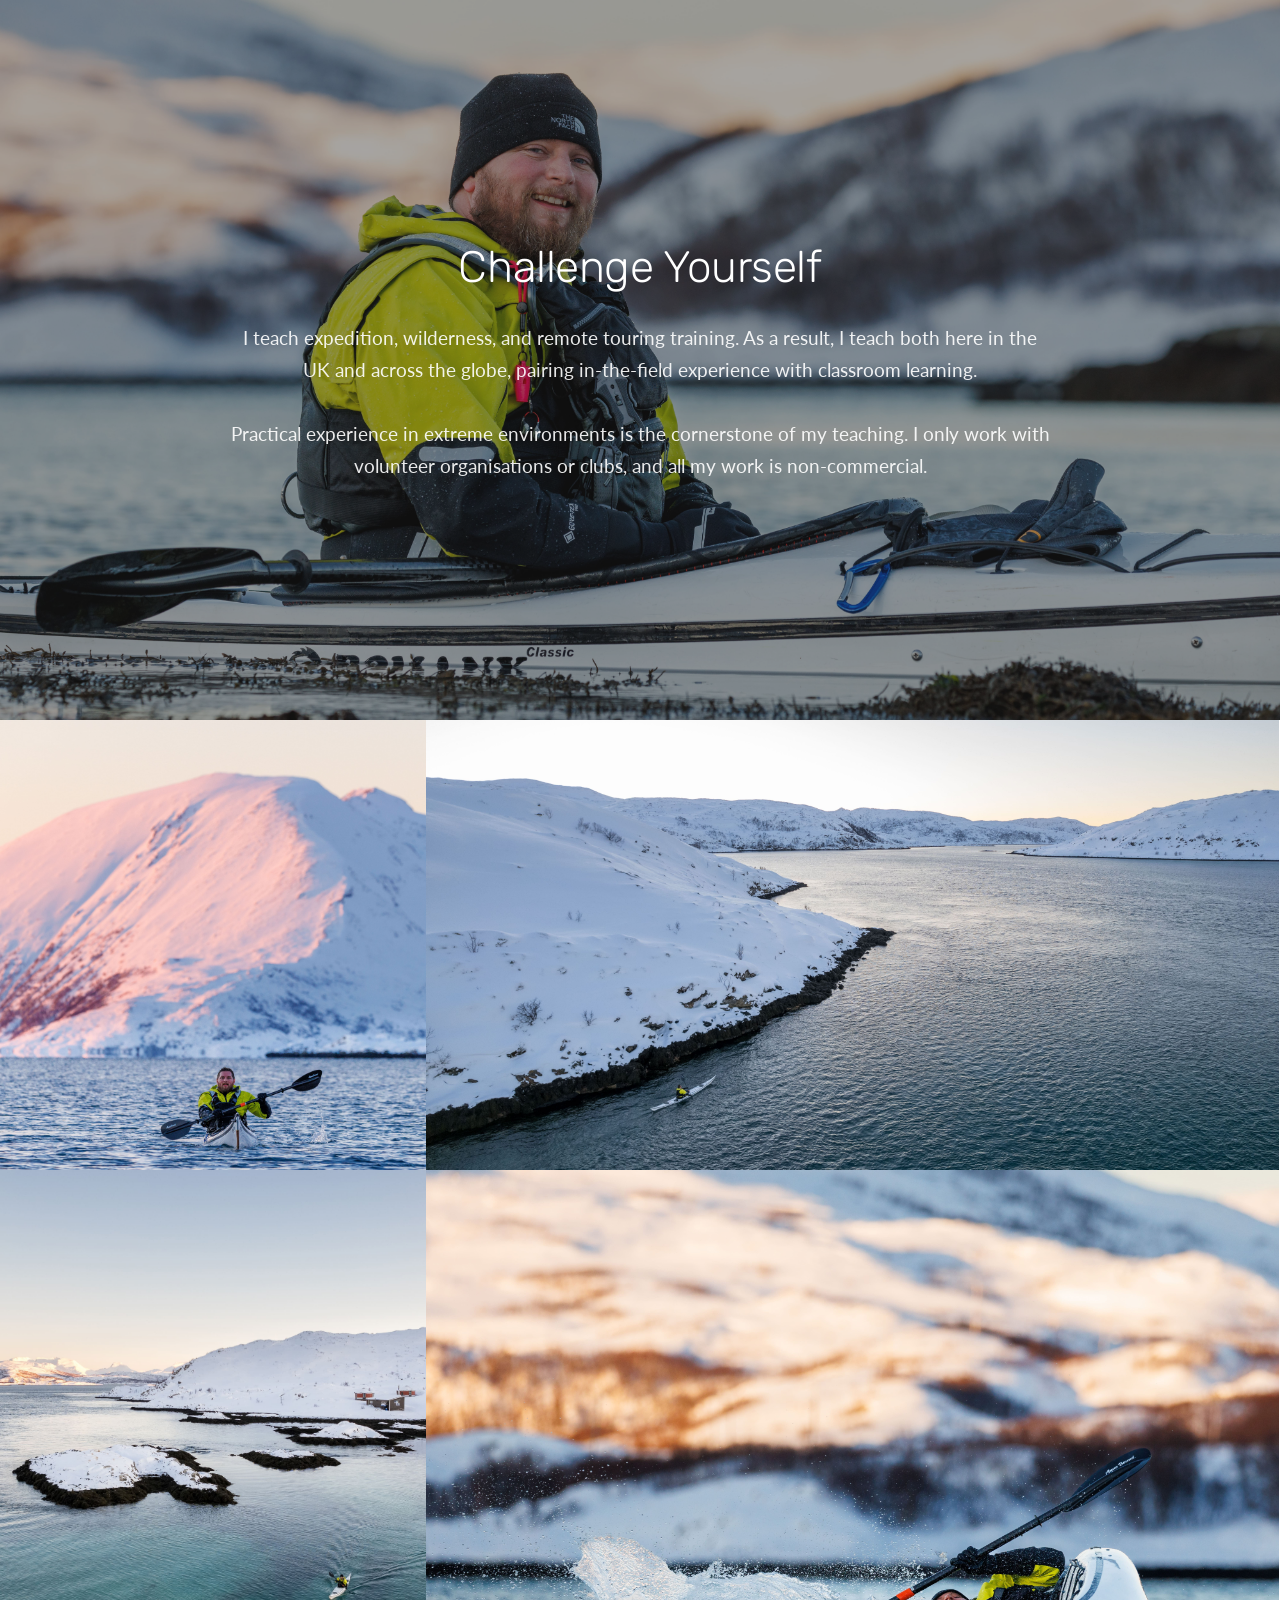
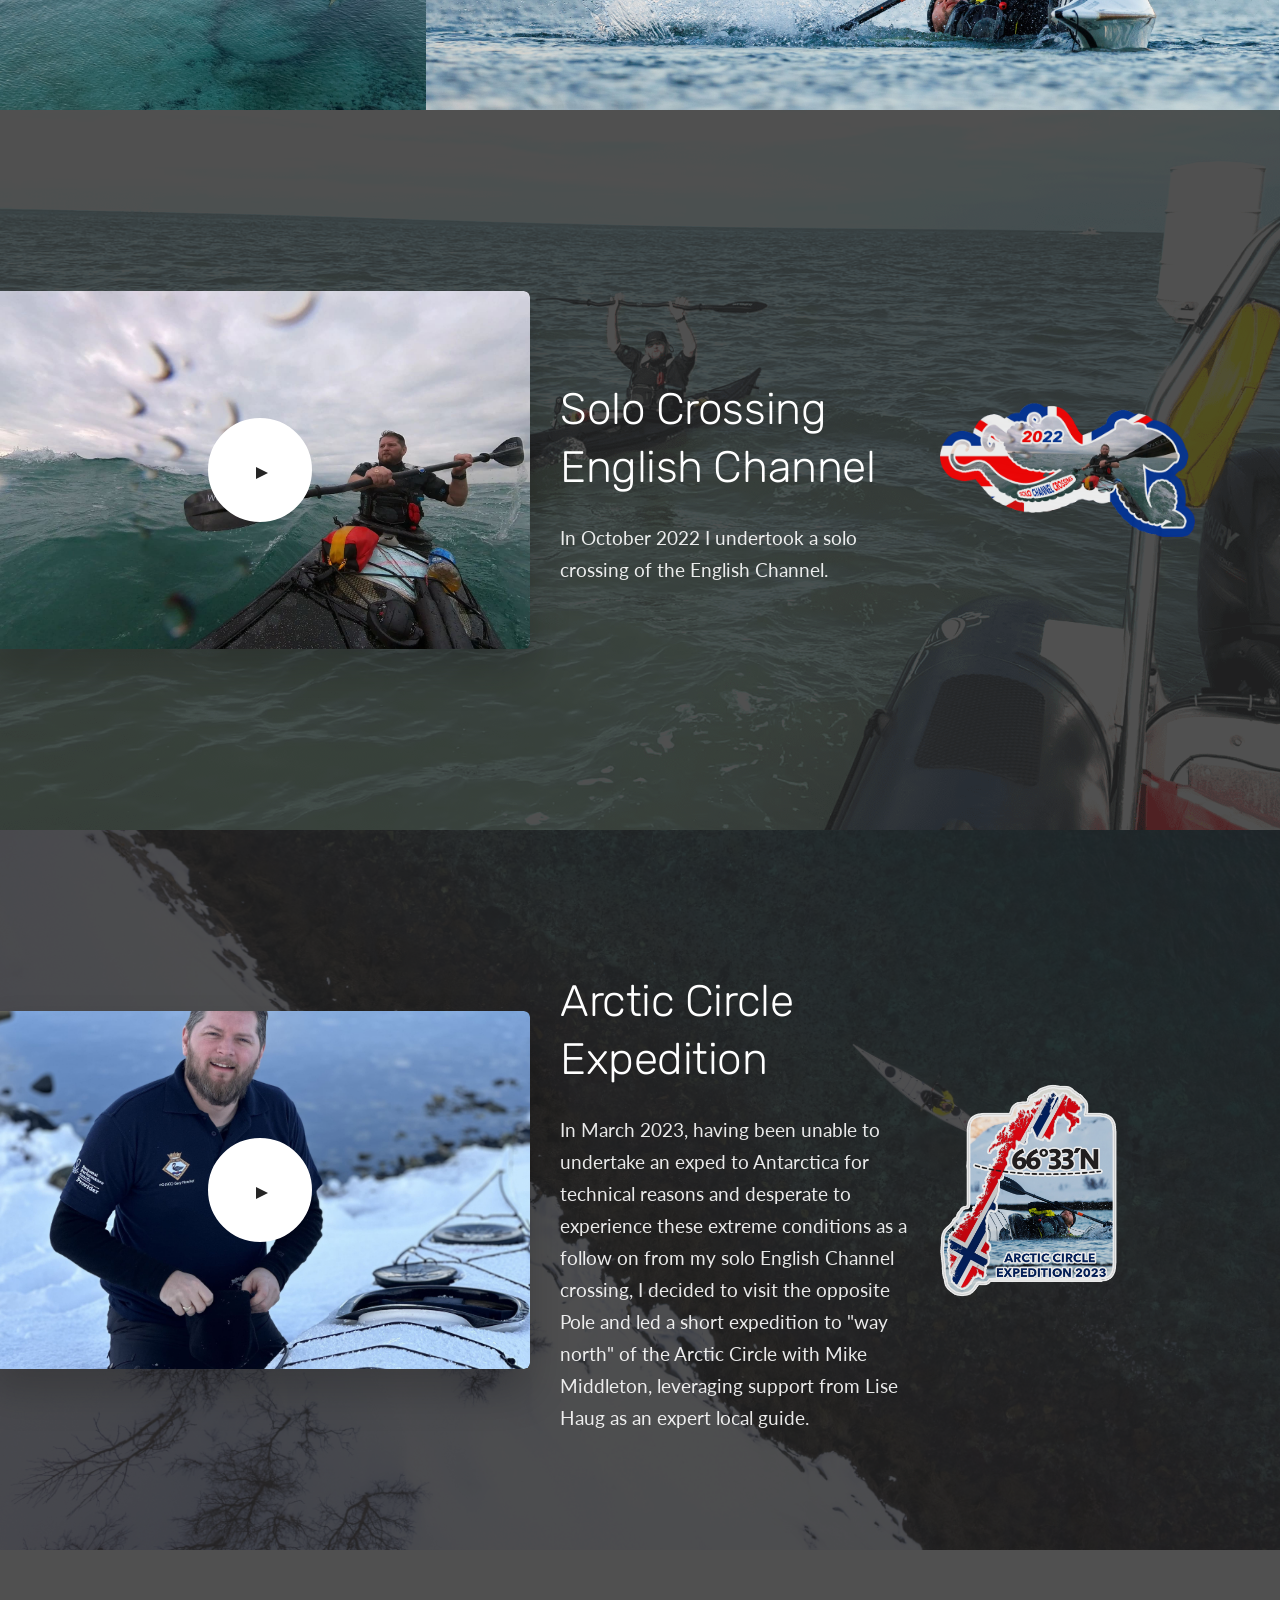
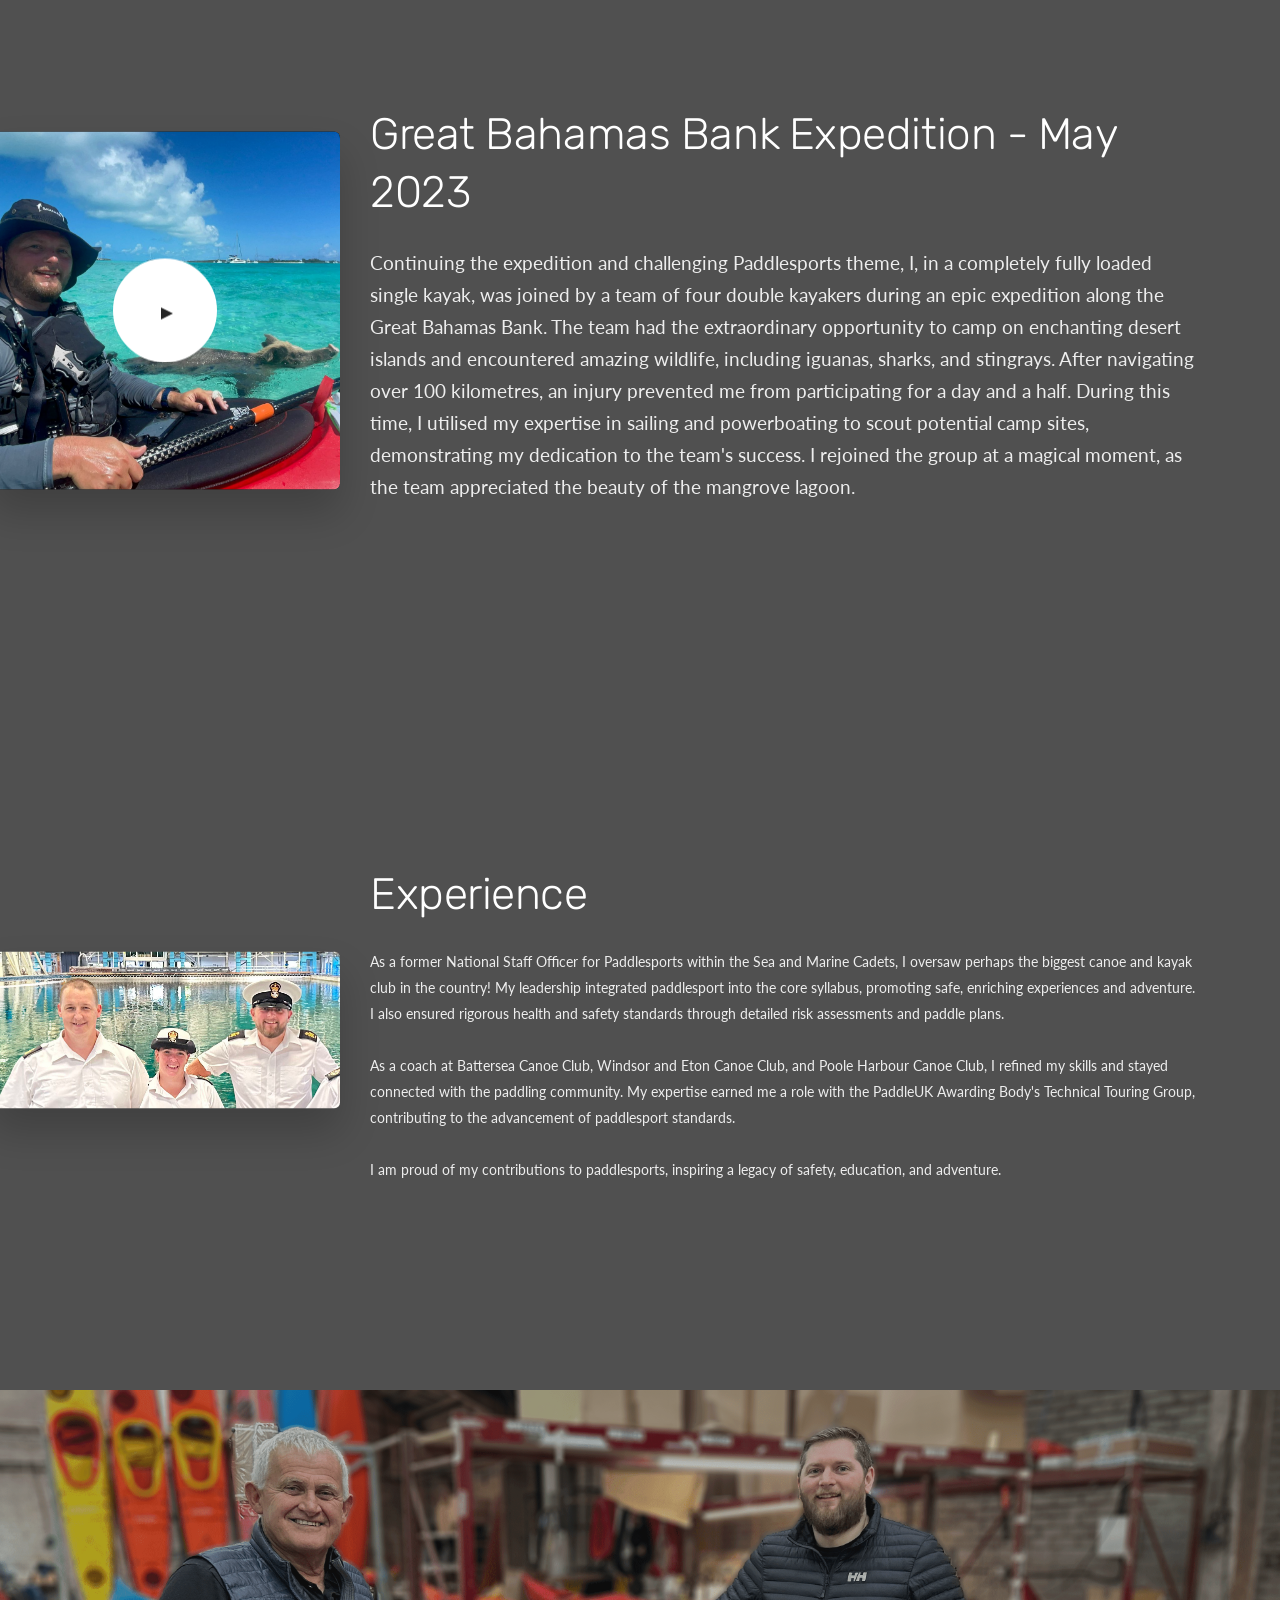
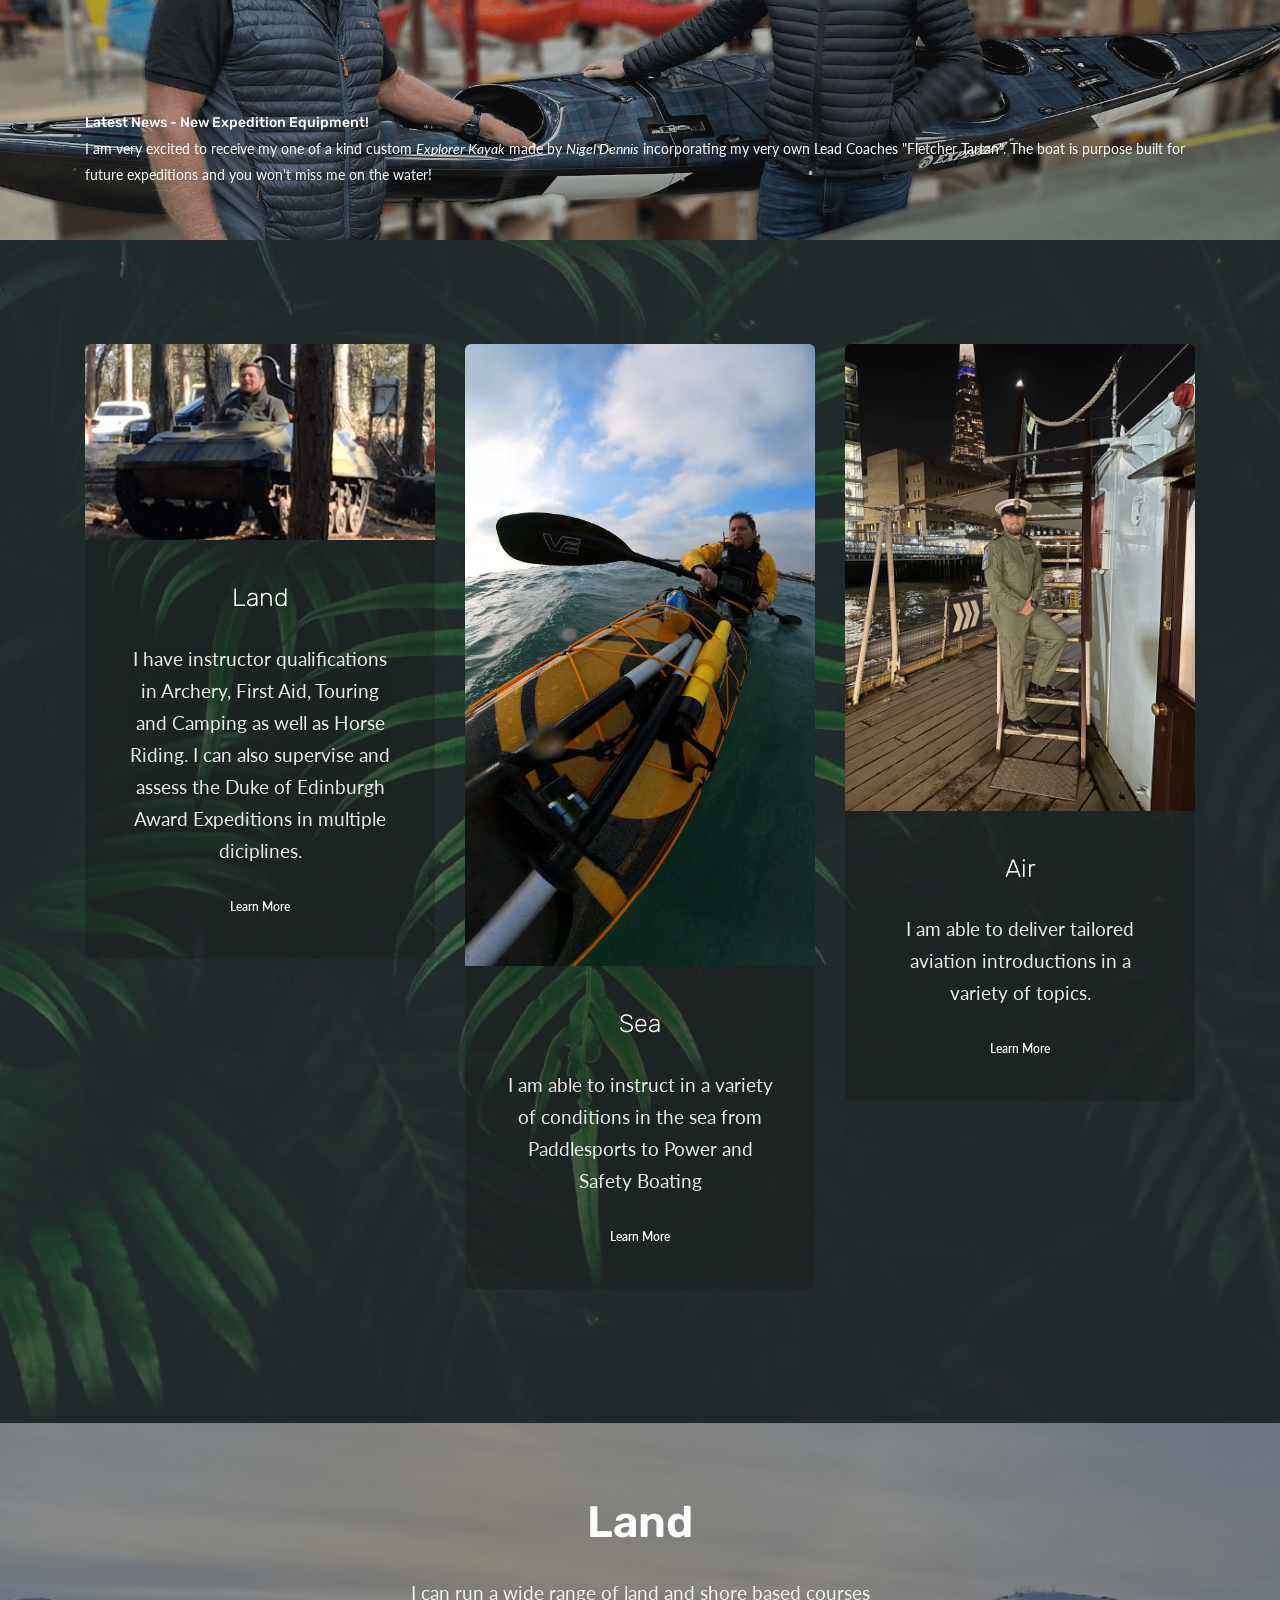
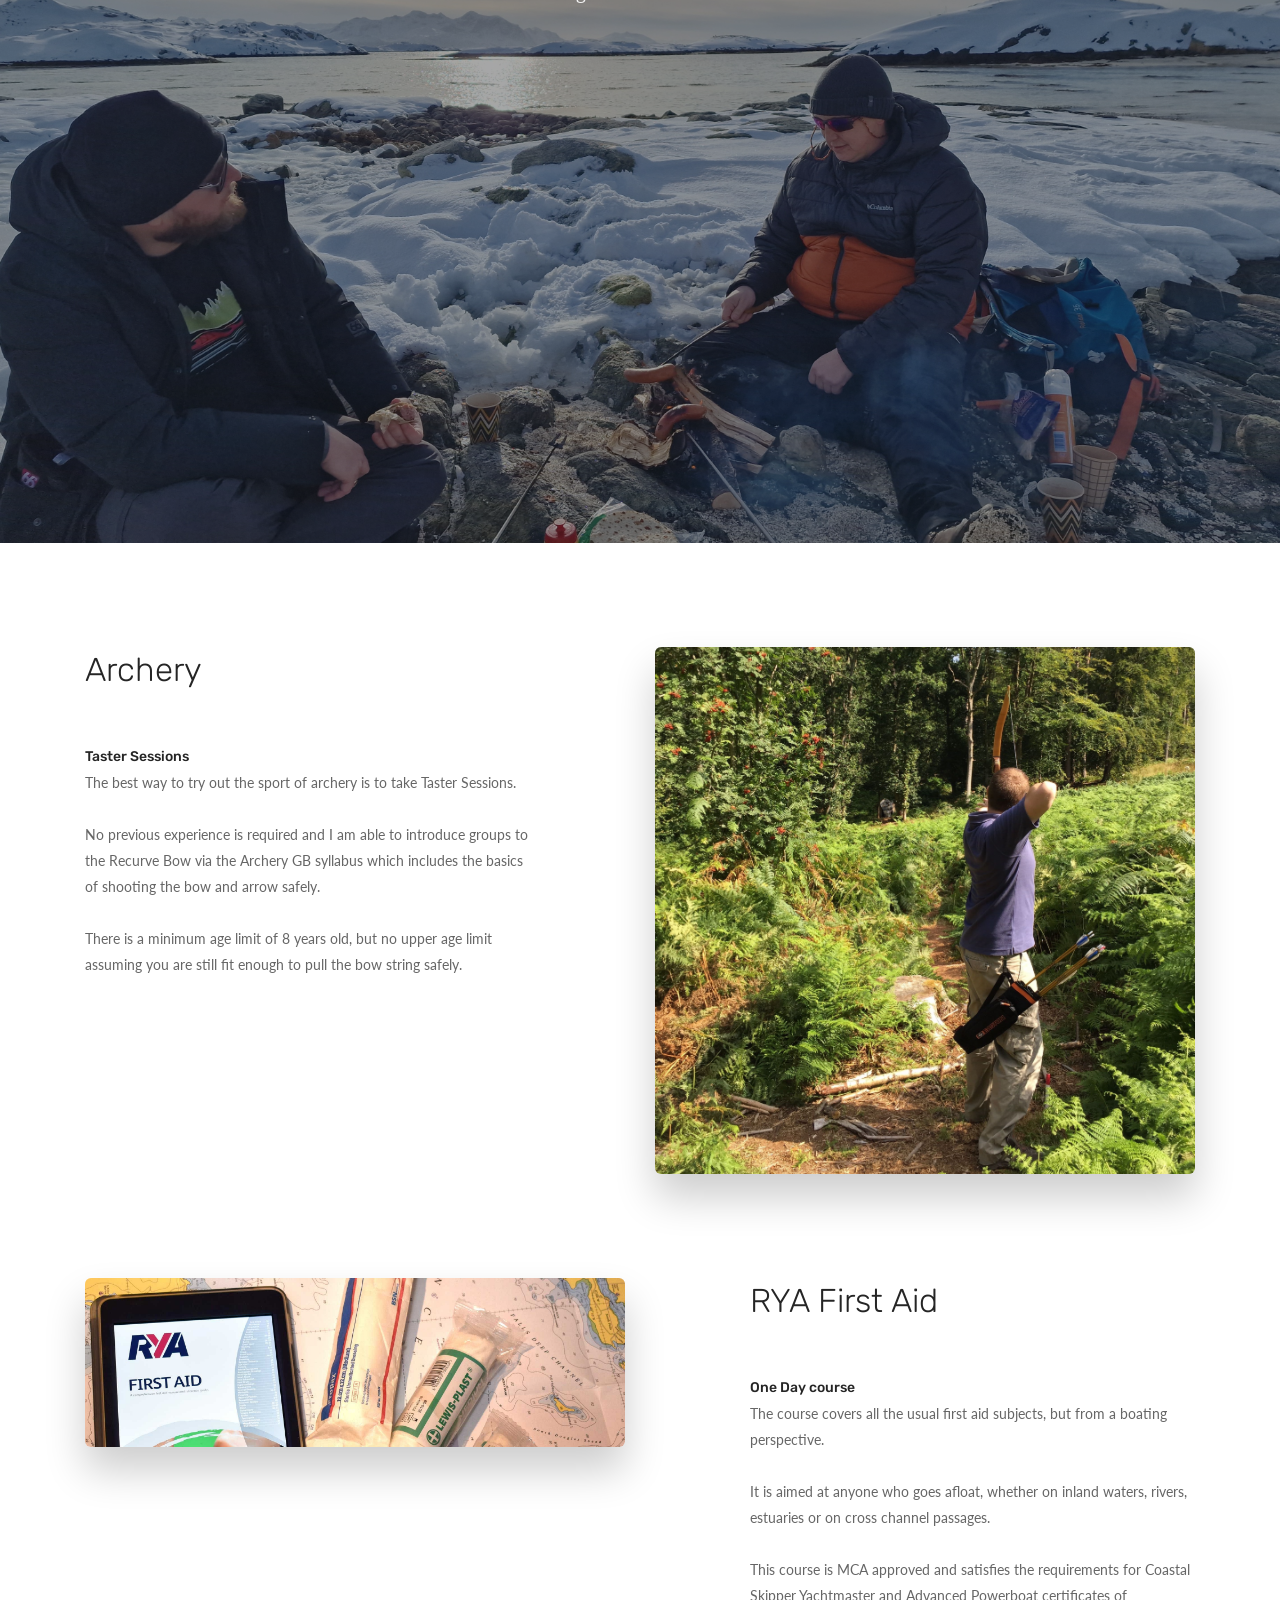
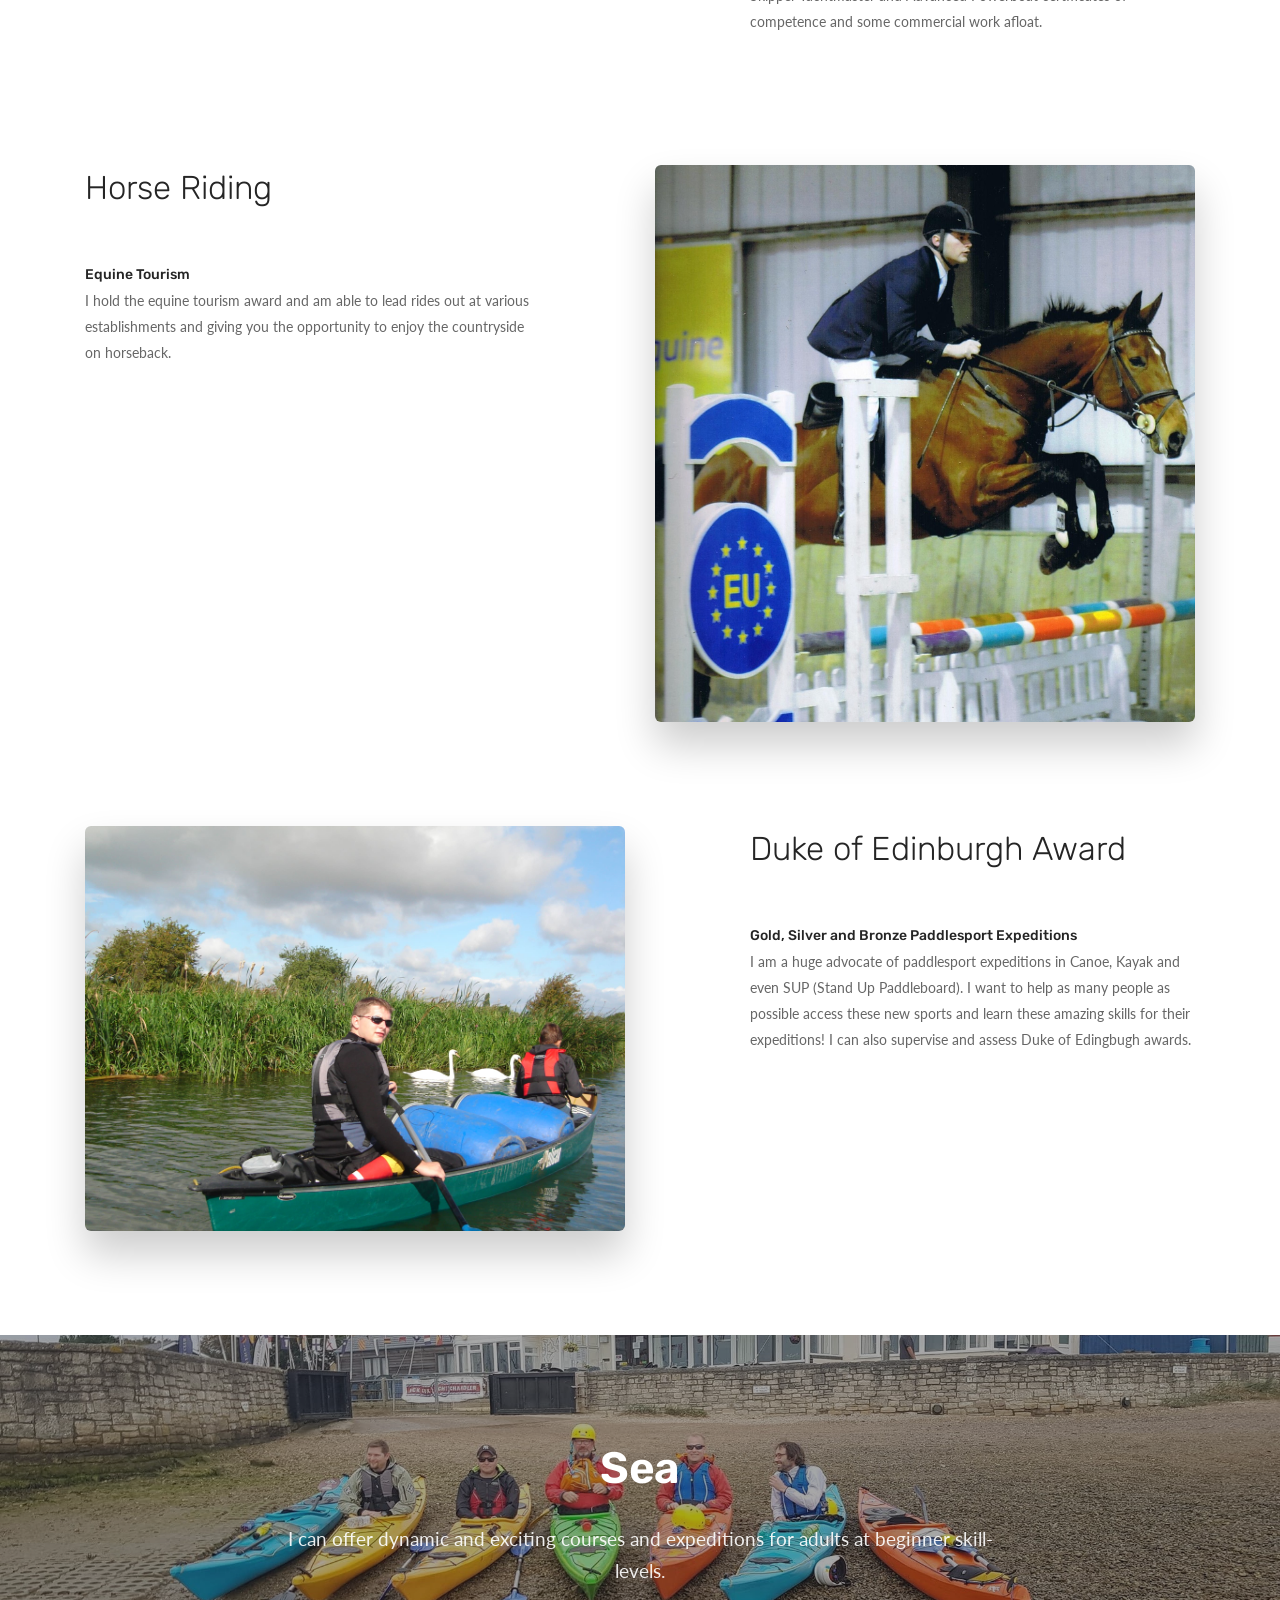
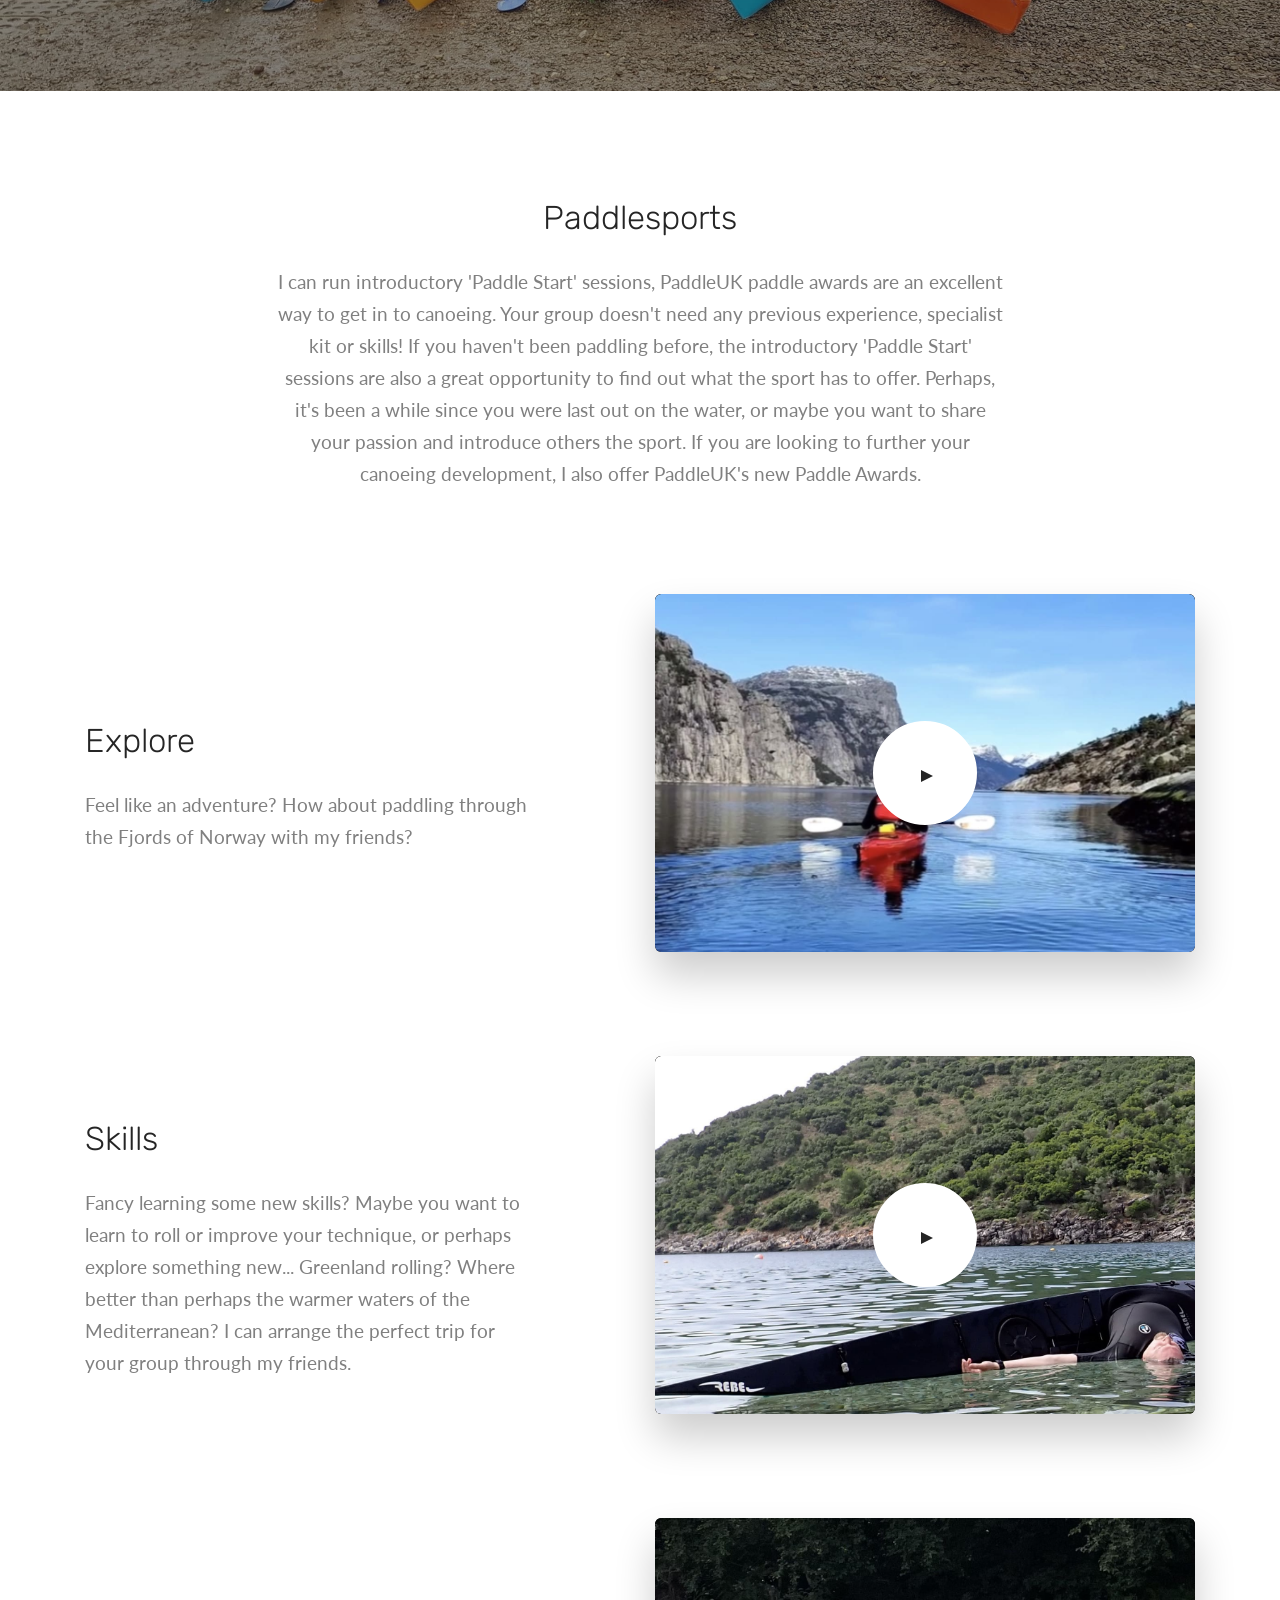
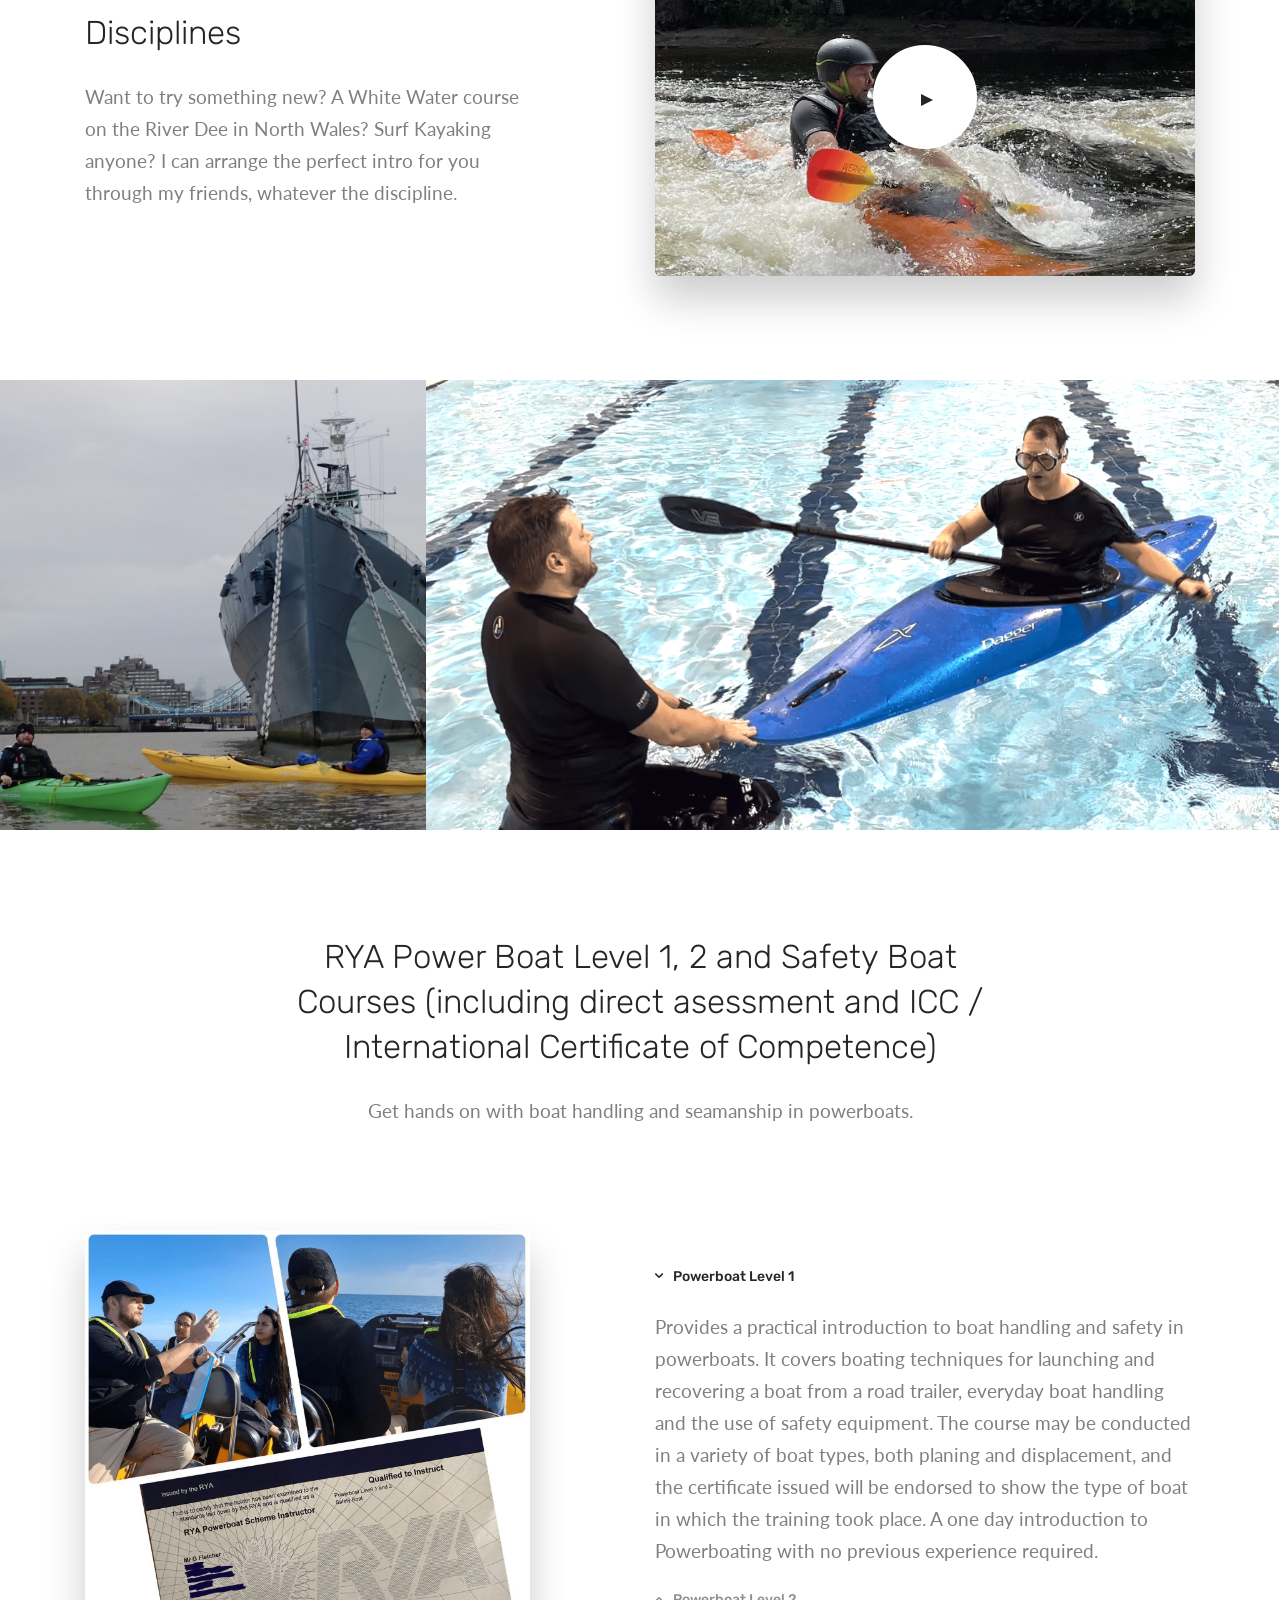
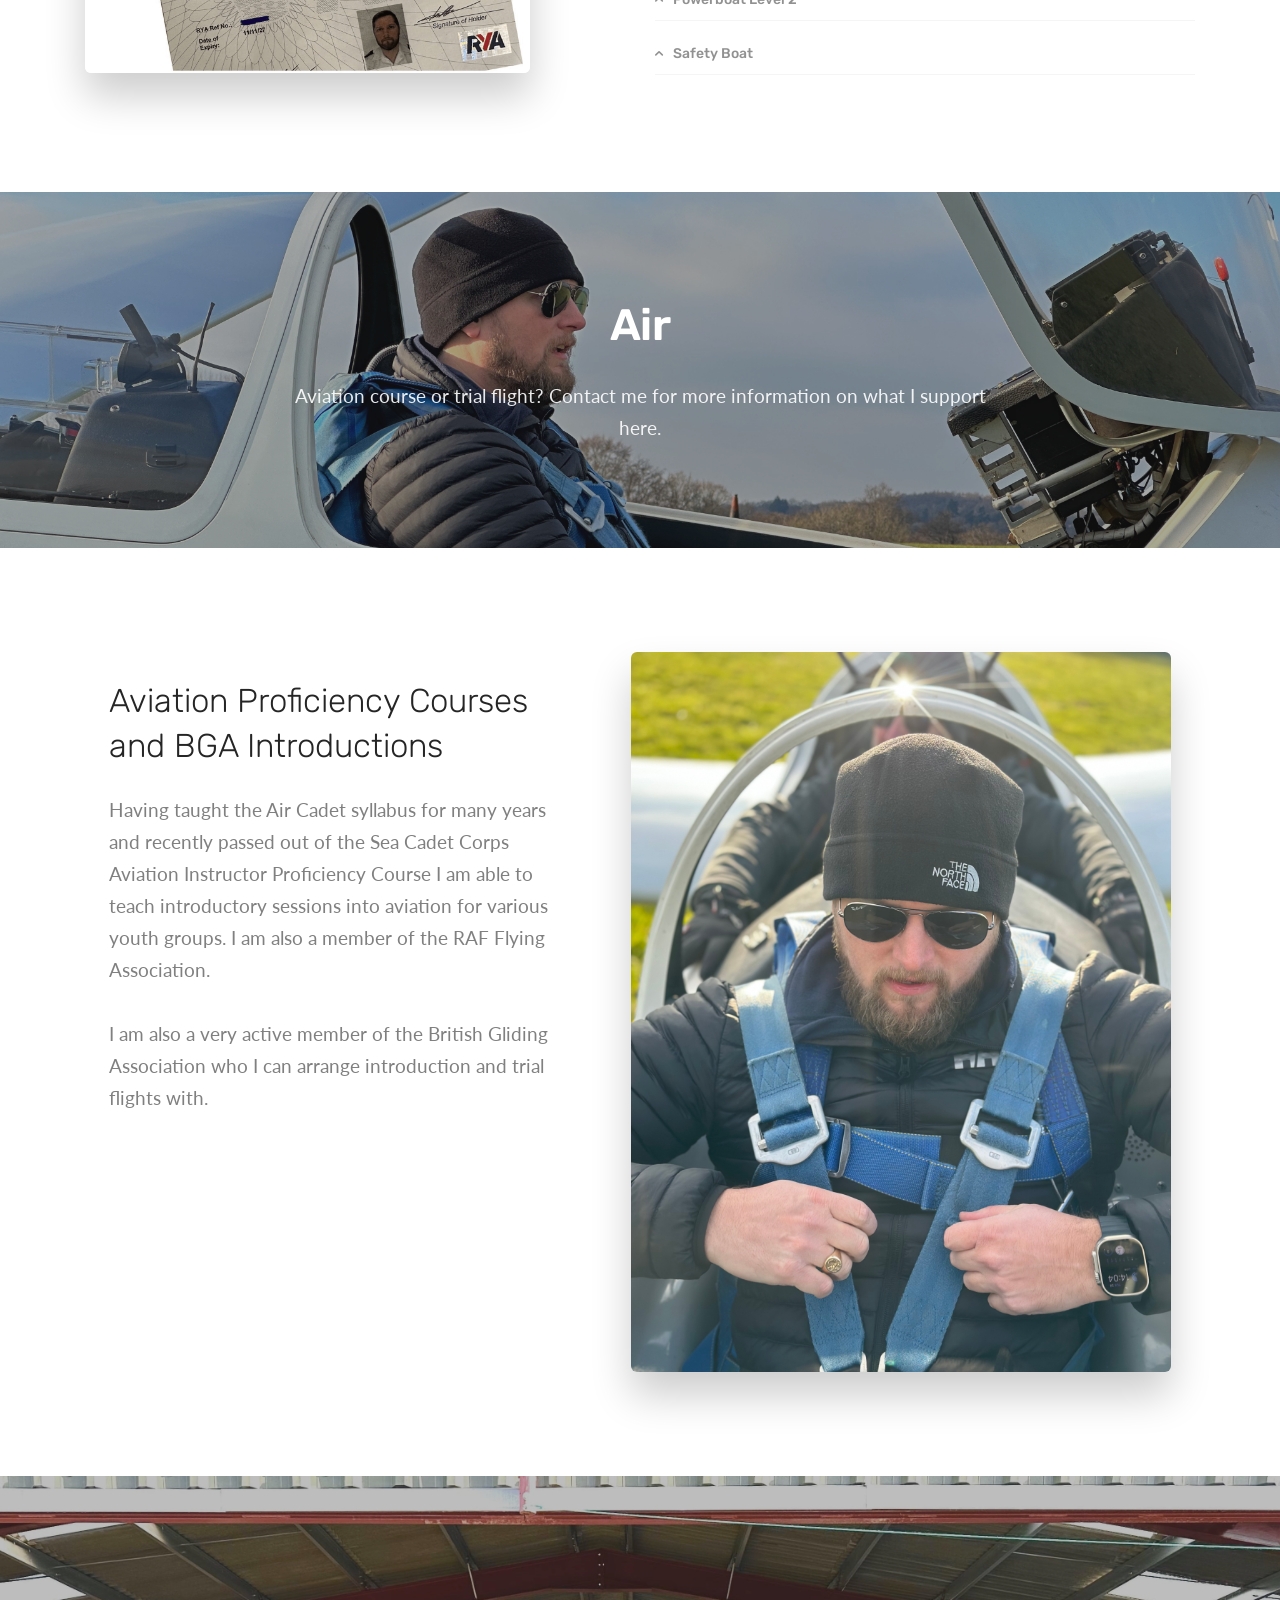
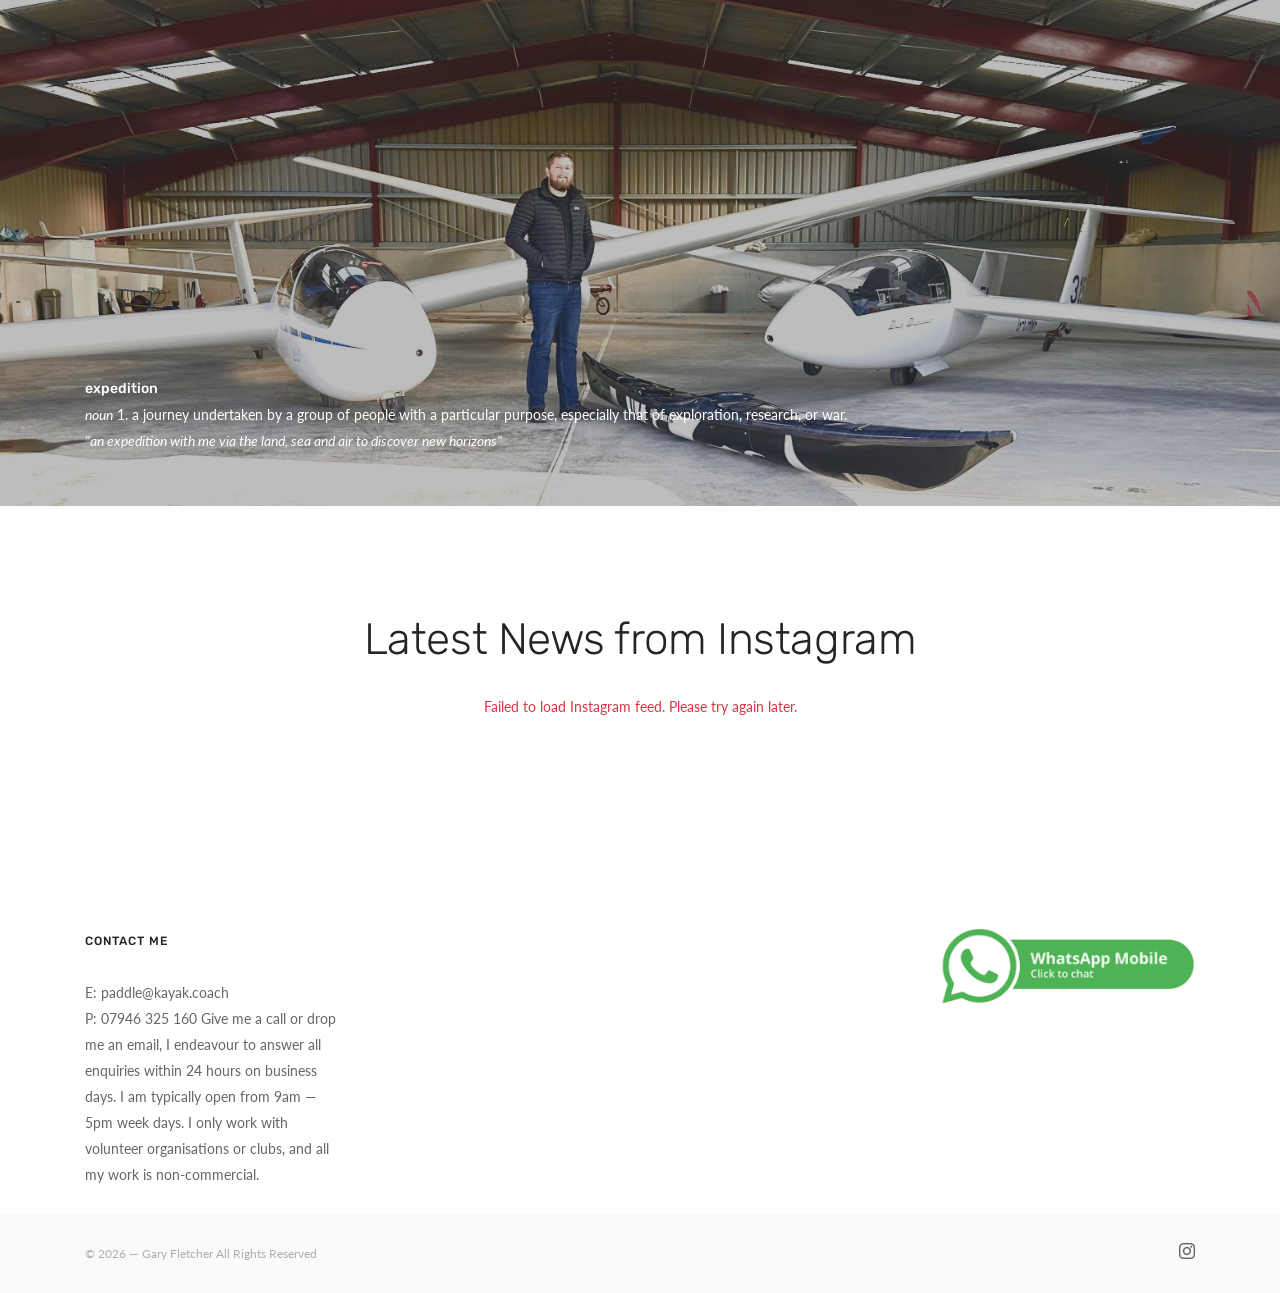
==== commit 0ce774bb: "3rd party context updated" ====
--- a/index.html
+++ b/index.html
@@ -16,109 +16,14 @@
 
     </head>
     <body data-smooth-scroll-offset="77">
-        <!--<div class="nav-container">
-            <div>
-                <div class="bar bar--sm visible-xs">
-                    <div class="container">
-                        <div class="row">
-                            <div class="col-3 col-md-2">
-                                <a href="index.html"> <img class="logo logo-dark" alt="logo" src="img/logo-dark.png"> <img class="logo logo-light" alt="logo" src="img/logo-light.png"> </a>
-                            </div>
-                            <div class="col-9 col-md-10 text-right">
-                                <a href="#" class="hamburger-toggle" data-toggle-class="#menu1;hidden-xs hidden-sm"> <i class="icon icon--sm stack-interface stack-menu"></i> </a>
-                            </div>
-                        </div>
-                    </div>
-                </div>
-                <nav id="menu1" class="bar bar-1 hidden-xs">
-                    <div class="container">
-                        <div class="row">
-                            <div class="col-lg-1 col-md-2 hidden-xs">
-                                <div class="bar__module">
-                                    <a href="index.html"> <img class="logo logo-dark" alt="logo" src="img/logo-dark.png"> <img class="logo logo-light" alt="logo" src="img/logo-light.png"> </a>
-                                </div>
-                            </div>
-                            <div class="col-lg-11 col-md-12 text-right text-left-xs text-left-sm">
-                                <div class="bar__module">
-                                    <ul class="menu-horizontal text-left">
-                                        <li> <a href="#">
-                                        Single Link
-                                    </a> </li>
-                                        <li class="dropdown"> <span class="dropdown__trigger">
-                                        Dropdown Slim
-                                    </span>
-                                            <div class="dropdown__container">
-                                                <div class="container">
-                                                    <div class="row">
-                                                        <div class="dropdown__content col-lg-2">
-                                                            <ul class="menu-vertical">
-                                                                <li> <a href="#">Single Link</a> </li>
-                                                            </ul>
-                                                        </div>
-                                                    </div>
-                                                </div>
-                                            </div>
-                                        </li>
-                                        <li class="dropdown"> <span class="dropdown__trigger">
-                                        Dropdown Wide
-                                    </span>
-                                            <div class="dropdown__container">
-                                                <div class="container">
-                                                    <div class="row">
-                                                        <div class="dropdown__content row w-100">
-                                                            <div class="col-lg-3">
-                                                                <h5>Menu Title</h5>
-                                                                <ul class="menu-vertical">
-                                                                    <li> <a href="#">Single Link</a> </li>
-                                                                </ul>
-                                                            </div>
-                                                            <div class="col-lg-3">
-                                                                <h5>Menu Title</h5>
-                                                                <ul class="menu-vertical">
-                                                                    <li> <a href="#">Single Link</a> </li>
-                                                                </ul>
-                                                            </div>
-                                                            <div class="col-lg-3">
-                                                                <h5>Menu Title</h5>
-                                                                <ul class="menu-vertical">
-                                                                    <li> <a href="#">Single Link</a> </li>
-                                                                </ul>
-                                                            </div>
-                                                            <div class="col-lg-3">
-                                                                <h5>Menu Title</h5>
-                                                                <ul class="menu-vertical">
-                                                                    <li> <a href="#">Single Link</a> </li>
-                                                                </ul>
-                                                            </div>
-                                                        </div>
-                                                    </div>
-                                                </div>
-                                            </div>
-                                        </li>
-                                    </ul>
-                                </div>
-                                <div class="bar__module">
-                                    <a class="btn btn--sm type--uppercase" href="#customise-template"> <span class="btn__text">
-                                    Try Builder
-                                </span> </a>
-                                    <a class="btn btn--sm btn--primary type--uppercase" href="#purchase-template"> <span class="btn__text">
-                                    Buy Now
-                                </span> </a>
-                                </div>
-                            </div>
-                        </div>
-                    </div>
-                </nav>
-            </div>
-        </div>-->
         <div class="main-container">
             <section class="cover height-80 imagebg text-center" data-overlay="4">
                 <div class="background-image-holder"> <img alt="background" src="photos/20230317-1S0A7058.jpg"> </div>
                 <div class="container pos-vertical-center">
                     <div class="row">
-                        <div class="col-md-8 col-lg-7">
+                        <div class="col-md-10 col-lg-9">
                             <h1> Challenge Yourself</h1>
-                            <p class="lead"> We provide transformative training which can inspire both new horizons and new careers.&nbsp;<br><br>We are a leading provider of expedition, wilderness and remote training courses. As a result, we teach both here in the UK and across the globe, pairing in-the-field experience with classroom learning. <br><br>Practical experience in extreme environments is the cornerstone of our teaching.<br></p>
+                            <p class="lead"> I teach expedition, wilderness, and remote touring training. As a result, I teach both here in the UK and across the globe, pairing in-the-field experience with classroom learning. <br><br>Practical experience in extreme environments is the cornerstone of my teaching. I only work with volunteer organisations or clubs, and all my work is non-commercial.<br></p>
                         </div>
                     </div>
                 </div>
@@ -129,33 +34,17 @@
                     <div class="masonry__container masonry--active">
                         <div class="masonry__item col-lg-4 col-md-6 col-12 filter-digital" data-masonry-filter="Digital">
                             <div class="project-thumb hover-element height-50">
-                                <!--<a href="#">-->
-                                    <div class="hover-element__initial">
+                                <div class="hover-element__initial">
                                         <div class="background-image-holder"> <img alt="background" src="photos/20230317-1S0A7182.jpg"> </div>
                                     </div>
-                                    <!--
-                                    <div class="hover-element__reveal" data-overlay="9">
-                                        <div class="project-thumb__title">
-                                            <h5>Artic Circle</h5> <span>Head On...</span> </div>
-                                    </div>
-                                -->
-                                <!--</a>-->
-                            </div>
+                                    </div>
                         </div>
                         <div class="masonry__item col-lg-8 col-md-6 col-12 filter-digital" data-masonry-filter="Digital">
                             <div class="project-thumb hover-element height-50">
-                                <!--<a href="#">-->
-                                    <div class="hover-element__initial">
+                                <div class="hover-element__initial">
                                         <div class="background-image-holder"> <img alt="background" src="photos/20230317-DJI_0495.jpg"> </div>
                                     </div>
-                                    <!--
-                                    <div class="hover-element__reveal" data-overlay="9">
-                                        <div class="project-thumb__title">
-                                            <h5>Artic Circle</h5> <span>Solo...</span> </div>
-                                    </div>
-                                -->
-                                <!--</a>-->
-                            </div>
+                                    </div>
                         </div>
                     </div>
                 </div>
@@ -166,33 +55,17 @@
                     <div class="masonry__container masonry--active">
                         <div class="masonry__item col-lg-4 col-md-6 col-12 filter-digital" data-masonry-filter="Digital">
                             <div class="project-thumb hover-element height-60">
-                                <!--<a href="#">-->
-                                    <div class="hover-element__initial">
+                                <div class="hover-element__initial">
                                         <div class="background-image-holder"> <img alt="background" src="photos/20230317-DJI_0443.jpg"> </div>
                                     </div>
-                                    <!--
-                                    <div class="hover-element__reveal" data-overlay="9">
-                                        <div class="project-thumb__title">
-                                            <h5>Artic Circle</h5> <span>A way out...</span> </div>
-                                    </div>
-                                -->
-                                <!--</a>-->
-                            </div>
+                                    </div>
                         </div>
                         <div class="masonry__item col-lg-8 col-md-6 col-12 filter-digital" data-masonry-filter="Digital">
                             <div class="project-thumb hover-element height-60">
-                                <!--<a href="#">-->
-                                    <div class="hover-element__initial">
+                                <div class="hover-element__initial">
                                         <div class="background-image-holder"> <img alt="background" src="photos/20230317-1S0A6930.jpg"> </div>
                                     </div>
-                                    <!--
-                                    <div class="hover-element__reveal" data-overlay="9">
-                                        <div class="project-thumb__title">
-                                            <h5>Artic Circle</h5> <span>Practice...</span> </div>
-                                    </div>
-                                -->
-                                <!--</a>-->
-                            </div>
+                                    </div>
                         </div>
                     </div>
                 </div>
@@ -214,7 +87,7 @@
                         <div class="col-lg-4 col-md-4">
                             <div class="switchable__text">
                                 <h1> Solo Crossing English Channel</h1>
-                                <p class="lead"> In October 2022 our director and coach Gary Fletcher undertook a solo crossing of the English Channel.</p>
+                                <p class="lead"> In October 2022 I undertook a solo crossing of the English Channel.</p>
                             </div>
                         </div>
                         <div class="col-lg-6 col-md-4 col-12">
@@ -238,7 +111,7 @@
                         <div class="col-lg-4 col-md-4">
                             <div class="switchable__text">
                                 <h1> Arctic Circle Expedition</h1>
-                                <p class="lead"> In March 2023 our director and coach Gary Fletcher having been unable to undertake an exped to Antartica for technical reasons and desperate to experience these extreme conditions as a follow on from his solo English Channel crossing decided to visit the opposite Pole and led a short expedition to "way north" of the Arctic Circle with Mike Middleton, leveraging support from Lise Haug as an expert local guide.</p>    
+                                <p class="lead"> In March 2023, having been unable to undertake an exped to Antarctica for technical reasons and desperate to experience these extreme conditions as a follow on from my solo English Channel crossing, I decided to visit the opposite Pole and led a short expedition to "way north" of the Arctic Circle with Mike Middleton, leveraging support from Lise Haug as an expert local guide.</p>    
 
                             </div>
                         </div>
@@ -263,18 +136,8 @@
                             <div class="switchable__text">
                                 <h1> Great Bahamas Bank Expedition - May 2023</h1>
                                 <p class="lead"> 
-Continuing the expedition and challenging Paddlesports theme, Gary, in a completely fully loaded single kayak, was joined by a team of four double kayakers during an epic expedition along the Great Bahamas Bank. 
-</p><p>
-During their expedition, the team had the extraordinary opportunity to camp on a number of enchanting desert islands, where they strung up their hammocks beneath the night sky. In spite of the difficulties posed by their proximity to nature, such as mosquitoes, they remained resilient and immersed themselves in the breathtaking surroundings. The unforgettable wildlife encounters, including sightings of iguanas, sharks, and stingrays, increased their appreciation for the pristine majesty of the Bahamas.
-</p><p>
-After navigating an impressive distance of over 100 kilometres, Gary's endurance and resolve became apparent. However, an injury prevented him from participating in the expedition for a day and a half. 
-</p><p>
-Gary utilised his expertise during his time away from kayaking by taking on the roles of sailing and powerboating. He scouted potential camp sites to ensure that the team had sufficient places to rest and reorganise. Gary's unwavering support and commitment were instrumental in maintaining the expedition's momentum and overall success along the Great Bahamas Bank despite his temporary inability to kayak. His contributions demonstrated his dedication to the team and their shared journey.
-</p><p>
-Gary rejoined the group at a magical moment, just as the team was appreciating the beauty of the mangrove lagoon. 
-
-
-                                </p>    
+Continuing the expedition and challenging Paddlesports theme, I, in a completely fully loaded single kayak, was joined by a team of four double kayakers during an epic expedition along the Great Bahamas Bank. The team had the extraordinary opportunity to camp on enchanting desert islands and encountered amazing wildlife, including iguanas, sharks, and stingrays. After navigating over 100 kilometres, an injury prevented me from participating for a day and a half. During this time, I utilised my expertise in sailing and powerboating to scout potential camp sites, demonstrating my dedication to the team's success. I rejoined the group at a magical moment, as the team appreciated the beauty of the mangrove lagoon.
+</p>    
 
                             </div>
                         </div>
@@ -290,32 +153,27 @@
             </section>
 
 
+
+
             <section class="cover height-80 imagebg switchable" data-overlay="8">
                 <div class="background-image-holder"> <img alt="background" src="photos/xaDSCF2077.jpg"> </div>
                 <div class="container pos-vertical-center">
                     <div class="row justify-content-between align-items-center">
-                        <!--
-                        <div class="col-lg-3 col-md-3 ">
-                            <p><img src="photos/arctic_circle_expedition.png">    </p>                              
-                        </div>
-                        -->
+
                         <div class="col-lg-9 col-md-9">
                             <div class="switchable__text">
-
-
-                                <h1> Experienced Staff</h1>
+                                <h1> Experience</h1>
                                 <p class="lead"> 
-
-
-<p>Gary, formerly the National Staff Officer for Paddlesports within the Sea and Marine Cadets, oversaw a team of 291 skilled staff, supporting 14,000 cadets and 7,000 staff. His leadership integrated paddlesport into the core syllabus, promoting safe, enriching experiences and adventure. He also ensured rigorous health and safety standards through detailed risk assessments and paddle plans.</p><p>
-As a coach at Battersea Canoe Club, Windsor and Eton Canoe Club, and Poole Harbour Canoe Club, Gary refined his skills and stayed connected with the paddling community. His expertise earned him a role with the British Canoeing Awarding Body's Technical Group, contributing to the advancement of paddlesport standards. Details of this role can be found here.</p><p>
-Gary is proud of his contributions to paddlesports, inspiring a legacy of safety, education, and adventure.</p> 
-
+<p>As a former National Staff Officer for Paddlesports within the Sea and Marine Cadets, I oversaw perhaps the biggest canoe and kayak club in the country! My leadership integrated paddlesport into the core syllabus, promoting safe, enriching experiences and adventure. I also ensured rigorous health and safety standards through detailed risk assessments and paddle plans.</p><p>
+As a coach at Battersea Canoe Club, Windsor and Eton Canoe Club, and Poole Harbour Canoe Club, I refined my skills and stayed connected with the paddling community. My expertise earned me a role with the PaddleUK Awarding Body's Technical Touring Group, contributing to the advancement of paddlesport standards.</p><p>
+I am proud of my contributions to paddlesports, inspiring a legacy of safety, education, and adventure. </p> 
                                 </p>    
 
                             </div>
                         </div>
-                                                    <div class="col-md-4 col-md-4"> <img alt="Image" class="border--round box-shadow-wide" src="photos/IMG_6294.jpeg"> </div>
+                        <div class="col-lg-4 col-md-4 col-12">
+                                                        <img alt="Image" class="border--round box-shadow-wide" src="photos/IMG_6294.jpeg"> 
+                                                    </div>
 
 
 
@@ -327,34 +185,28 @@
             <section class="cover imagebg text-center height-50" data-overlay="3">
                 <div class="background-image-holder"><img alt="background" src="photos/fletcher_boat.png"></div>
                 <div class="container pos-vertical-center">
-                    <!--<div class="row">
-                        <div class="col-md-9 col-lg-8">
-                            <h1>x</h1>
-                            <p class="lead">x</p>
-                        </div>
-                    </div>-->
-                </div>
+                    </div>
                 <div class="pos-absolute pos-bottom col-12">
                     <div class="container">
                         <div class="row">
                             <div class="col-12 text-left">
                                 <div class="text-block">
-                                    <h5>Latest News - New Expedition Equipment!</h5> <span>We are very excited to receive our one of a kind custom <i>Explorer Kayak</i> made by <i>Nigel Dennis</i> incorporating our very own Lead Coaches "Fletcher Tartan". The boat is purpose built for future expeditions and you won't miss us on the water!</span> </div>
-                            </div>
-                        </div>
-                    </div>
-                </div>
-            </section>
-
-            <section class="text-center imagebg" data-overlay="4">
-                <div class="background-image-holder"> <img alt="background" src="img/hero-1.jpg"> </div>
+                                    <h5>Latest News - New Expedition Equipment!</h5> <span>I am very excited to receive my one of a kind custom <i>Explorer Kayak</i> made by <i>Nigel Dennis</i> incorporating my very own Lead Coaches "Fletcher Tartan". The boat is purpose built for future expeditions and you won't miss me on the water!</span> </div>
+                            </div>
+                        </div>
+                    </div>
+                </div>
+            </section>
+
+            <section class="text-center imagebg " data-overlay="4">
+                <div class="background-image-holder "> <img alt="background" src="img/hero-1.jpg"> </div>
                 <div class="container">
                     <div class="row">
                         <div class="col-md-4">
                             <div class="feature feature-1"> <img alt="Image" src="photos/tank.png">
                                 <div class="feature__body boxed boxed--lg boxed--border">
                                     <h3>Land</h3>
-                                    <p class="lead"> We have instructor qualifications in Archery, First Aid, Touring and Camping as well as Horse Riding. We can also supervise and assess the Duke of Edinburgh Award Expeditions.</p> <a href="#land">
+                                    <p class="lead"> I have instructor qualifications in Archery, First Aid, Touring and Camping as well as Horse Riding. I can also supervise and assess the Duke of Edinburgh Award Expeditions in multiple diciplines.</p> <a href="#land">
                             Learn More
                         </a> </div>
                             </div>
@@ -363,7 +215,7 @@
                             <div class="feature feature-1"> <img alt="Image" src="photos/gary_fletcher_kayak.jpg">
                                 <div class="feature__body boxed boxed--lg boxed--border">
                                     <h3>Sea</h3>
-                                    <p class="lead">We are able to instruct in a variety of conditions in the sea from Paddlesports to Power and Safety Boating</p> <a href="#sea">
+                                    <p class="lead">I am able to instruct in a variety of conditions in the sea from Paddlesports to Power and Safety Boating</p> <a href="#sea">
                             Learn More
                         </a> </div>
                             </div>
@@ -372,7 +224,7 @@
                             <div class="feature feature-1"> <img alt="Image" src="photos/IMG_0953.jpeg">
                                 <div class="feature__body boxed boxed--lg boxed--border">
                                     <h3>Air</h3>
-                                    <p class="lead"> We are able to deliver tailored aviation introductions in a variety of topics.</p> <a href="#air">
+                                    <p class="lead"> I am able to deliver tailored aviation introductions in a variety of topics.</p> <a href="#air">
                             Learn More
                         </a> </div>
                             </div>
@@ -380,13 +232,13 @@
                     </div>
                 </div>
             </section>
-            <section class="text-center imagebg" data-overlay="4">
+            <section class="text-center imagebg height-80" data-overlay="4">
                 <div class="background-image-holder"> <img alt="background" src="photos/20230319_133611.jpg"> </div>
                 <div class="container">
                     <div class="row">
                         <div class="col-md-10 col-lg-8">
                             <h1><a name="land">Land</a></h1>
-                            <p class="lead"> We can run a wide range of land and shore based courses</p>
+                            <p class="lead"> I can run a wide range of land and shore based courses</p>
                         </div>
                     </div>
                 </div>
@@ -401,7 +253,7 @@
                             </div>
                             <div class="text-block">
                                 <h5>Taster Sessions</h5>
-                                <p>The best way to try out the sport of archery is to take one of our <span>Taster Sessions.</span> <br><br>No previous experience is required and we will introduce you to a Recurve Bow and our team of Archery GB qualified and experienced coaches will instruct you in the basics of shooting the bow and arrow safely, through one-on-one coaching during the one hour long Taster Session.&nbsp;<br><br>There is a minimum age limit of 8 years old, but no upper age limit assuming you are still fit enough to pull the bow string safely.<br></p>
+                                <p>The best way to try out the sport of archery is to take <span>Taster Sessions.</span> <br><br>No previous experience is required and I am able to introduce groups to the Recurve Bow via the Archery GB syllabus which includes the basics of shooting the bow and arrow safely. <br><br>There is a minimum age limit of 8 years old, but no upper age limit assuming you are still fit enough to pull the bow string safely.<br></p>
                             </div>
                         </div>
                     </div>
@@ -417,7 +269,7 @@
                             </div>
                             <div class="text-block">
                                 <h5>One Day course</h5>
-                                <p> Our one-day course covers all the usual first aid subjects, but from a boating perspective. <br><br>It is aimed at anyone who goes afloat, whether on inland waters, rivers, estuaries or on cross channel passages. <br><br>This course is MCA approved and satisfies the requirements for Coastal Skipper Yachtmaster and Advanced Powerboat certificates of competence and some commercial work afloat. </p>
+                                <p> The course covers all the usual first aid subjects, but from a boating perspective. <br><br>It is aimed at anyone who goes afloat, whether on inland waters, rivers, estuaries or on cross channel passages. <br><br>This course is MCA approved and satisfies the requirements for Coastal Skipper Yachtmaster and Advanced Powerboat certificates of competence and some commercial work afloat. </p>
                             </div>
                         </div>
                     </div>
@@ -433,7 +285,7 @@
                             </div>
                             <div class="text-block">
                                 <h5>Equine Tourism</h5>
-                                <p> We hold the equine tourism award and are able to lead rides out at various establishments and giving you the opportunity to enjoy the countryside on horseback.</p>
+                                <p> I hold the equine tourism award and am able to lead rides out at various establishments and giving you the opportunity to enjoy the countryside on horseback.</p>
                             </div>
                         </div>
                     </div>
@@ -449,7 +301,7 @@
                             </div>
                             <div class="text-block">
                                 <h5>Gold, Silver and Bronze Paddlesport Expeditions</h5>
-                                <p> We are huge advocates of paddlesport expeditions in Canoe, Kayak and even SUP (Stand Up Paddleboard). We want to help as many people as possible access these new sports and learn these amazing skills for their expeditions! We can also supervise and assess.</p>
+                                <p> I am a huge advocate of paddlesport expeditions in Canoe, Kayak and even SUP (Stand Up Paddleboard). I want to help as many people as possible access these new sports and learn these amazing skills for their expeditions! I can also supervise and assess Duke of Edingbugh awards.</p>
                             </div>
                         </div>
                     </div>
@@ -461,7 +313,7 @@
                     <div class="row">
                         <div class="col-md-10 col-lg-8">
                             <h1><a name="sea">Sea</a></h1>
-                            <p class="lead"> We can offer dynamic and exciting courses and expeditions for adults at beginner skill-levels. </p>
+                            <p class="lead"> I can offer dynamic and exciting courses and expeditions for adults at beginner skill-levels. </p>
                         </div>
                     </div>
                 </div>
@@ -471,7 +323,7 @@
                     <div class="row">
                         <div class="col-md-10 col-lg-8">
                             <h2>Paddlesports</h2>
-                            <p class="lead"> Our introductory 'Paddle Start' sessions, British Canoeing paddle awards are an excellent way to get in to canoeing. We work with adults to eighty years young and you don’t need any previous canoeing experience, specialist kit or skills! If you've been canoeing before, the introductory 'Paddle Start' sessions are also a great opportunity to find out what Canoeing has to offer. Perhaps, it's been a while since you were last out on the water, or maybe you want to share your passion and introduce family and friends to the sport. If you are looing to further your canoeing development, we also offer British Canoeing's new Paddle Awards. </p>
+                            <p class="lead"> I can run introductory 'Paddle Start' sessions, PaddleUK paddle awards are an excellent way to get in to canoeing. Your group doesn't need any previous experience, specialist kit or skills! If you haven't been paddling before, the introductory 'Paddle Start' sessions are also a great opportunity to find out what the sport has to offer. Perhaps, it's been a while since you were last out on the water, or maybe you want to share your passion and introduce others the sport. If you are looking to further your canoeing development, I also offer PaddleUK's new Paddle Awards. </p>
                         </div>
                     </div>
                 </div>
@@ -487,7 +339,7 @@
                         <div class="col-md-6 col-lg-5">
                             <div class="switchable__text">
                                 <h2>Explore</h2>
-                                <p class="lead"> Feel like an adventure? How about paddling through the Fjords of Norway with our friends? </p>
+                                <p class="lead"> Feel like an adventure? How about paddling through the Fjords of Norway with my friends? </p>
                             </div>
                         </div>
                     </div>
@@ -504,7 +356,7 @@
                         <div class="col-md-6 col-lg-5">
                             <div class="switchable__text">
                                 <h2>Skills</h2>
-                                <p class="lead"> Fancy learning some new skills? Maybe you want to learn to roll or improve your technique, or perhaps explore something new... Greenland rolling? Where better than perhaps the warmer waters of the Mediterranean? We can arrange the perfect trip for you through our friends. </p>
+                                <p class="lead"> Fancy learning some new skills? Maybe you want to learn to roll or improve your technique, or perhaps explore something new... Greenland rolling? Where better than perhaps the warmer waters of the Mediterranean? I can arrange the perfect trip for your group through my friends. </p>
                             </div>
                         </div>
                     </div>
@@ -521,7 +373,7 @@
                         <div class="col-md-6 col-lg-5">
                             <div class="switchable__text">
                                 <h2>Disciplines</h2>
-                                <p class="lead"> Want to try something new? A White Water course on the River Dee in North Wales? Surf Kayaking anyone? We can arrange the perfect intro for you through our friends, whatever the discipline. </p>
+                                <p class="lead"> Want to try something new? A White Water course on the River Dee in North Wales? Surf Kayaking anyone? I can arrange the perfect intro for you through my friends, whatever the discipline. </p>
                             </div>
                         </div>
                     </div>
@@ -608,7 +460,7 @@
                     <div class="row">
                         <div class="col-md-10 col-lg-8">
                             <h1><a name="air">Air</a></h1>
-                            <p class="lead"> Aviation course or trial flight? Contact us for more information on what we offer here.</p>
+                            <p class="lead"> Aviation course or trial flight? Contact me for more information on what I support here.</p>
                         </div>
                     </div>
                 </div>
@@ -620,7 +472,7 @@
                         <div class="col-md-6 col-lg-5">
                             <div class="switchable__text">
                                 <h2>Aviation Proficiency Courses and BGA Introductions</h2>
-                                <p class="lead"> Having taught the Air Cadet syllabus for many years and recently passed out of the Sea Cadet Corps Aviation Instructor Proficiency Course I am able to teach introductory sessions into aviation for various youth groups. I am also a member of the RAF Flying Association.<br><br>I am also a very active member of the British Gliding Association who we can arrange introduction and trial flights with.</p>
+                                <p class="lead"> Having taught the Air Cadet syllabus for many years and recently passed out of the Sea Cadet Corps Aviation Instructor Proficiency Course I am able to teach introductory sessions into aviation for various youth groups. I am also a member of the RAF Flying Association.<br><br>I am also a very active member of the British Gliding Association who I can arrange introduction and trial flights with.</p>
                             </div>
                         </div>
                     </div>
@@ -632,13 +484,7 @@
             <section class="cover imagebg text-center height-70" data-overlay="3">
                 <div class="background-image-holder"><img alt="background" src="photos/IMG_2157.jpg"></div>
                 <div class="container pos-vertical-center">
-                    <!--<div class="row">
-                        <div class="col-md-9 col-lg-8">
-                            <h1>x</h1>
-                            <p class="lead">x</p>
-                        </div>
-                    </div>-->
-                </div>
+                    </div>
                 <div class="pos-absolute pos-bottom col-12">
                     <div class="container">
                         <div class="row">
@@ -646,7 +492,7 @@
                                 <div class="text-block">
                                     <h5>expedition</h5> <span>
 <i>noun</i>
-1. a journey undertaken by a group of people with a particular purpose, especially that of exploration, research, or war.<br><i>"an expedition with us via the land, sea and air to discover new horizons"</i></span> 
+1. a journey undertaken by a group of people with a particular purpose, especially that of exploration, research, or war.<br><i>"an expedition with me via the land, sea and air to discover new horizons"</i></span> 
                                     </div>
                             </div>
                         </div>
@@ -658,7 +504,6 @@
             <section class="text-center">
                 <div class="container">
         <h1>Latest News from Instagram</h1>
-        <!-- Placeholder for Instagram Feed -->
         <div id="instagram-feed">
             <p>Loading Instagram feed...</p>
         </div>
@@ -672,8 +517,8 @@
                 <div class="container">
                     <div class="row">
                         <div class="col-sm-6 col-md-3">
-                            <h6 class="type--uppercase">Contact Us<br></h6>
-                            <p>E: paddle@kayak.coach<br>P: 07946 325 160 Give us a call or drop us an email, we endeavour to answer all enquiries within 24 hours on business days. We are typically open from 9am — 5pm week days.<br></p>
+                            <h6 class="type--uppercase">Contact Me<br></h6>
+                            <p>E: paddle@kayak.coach<br>P: 07946 325 160 Give me a call or drop me an email, I endeavour to answer all enquiries within 24 hours on business days. I am typically open from 9am — 5pm week days. I only work with volunteer organisations or clubs, and all my work is non-commercial.<br></p>
                         </div>
                         <div class="col-sm-6 col-md-3">
                             <div class="tweets-feed tweets-feed-2" data-feed-name="mrareweb" data-amount="2"></div>
@@ -682,11 +527,6 @@
                             <div class="instafeed instafeed--gapless" data-user-name="mediumrarethemes" data-amount="6" data-grid="3"></div>
                         </div>
                         <div class="col-sm-6 col-md-3">
-                            <!--
-                            <form action="//mrare.us8.list-manage.com/subscribe/post?u=77142ece814d3cff52058a51f&amp;id=f300c9cce8" data-success="Thanks for signing up.  Please check your inbox for a confirmation email." data-error="Please provide your email address."> <input class="validate-required validate-email" type="text" name="EMAIL" placeholder="Email Address"> <button type="submit" class="btn btn--primary type--uppercase">Subscribe</button>
-                                <div style="position: absolute; left: -5000px" aria-hidden="true"> <input type="text" name="b_77142ece814d3cff52058a51f_f300c9cce8" tabindex="-1" value=""> </div>
-                            </form>-->
-
                             <a href="https://wa.me/447946325160" target="_blank"><img src="photos/wa.png"></a>
                         </div>
                     </div>
@@ -694,13 +534,10 @@
                 <div class="footer__lower text-center-xs">
                     <div class="container">
                         <div class="row">
-                            <div class="col-sm-6"> <span class="type--fine-print">© <span class="update-year">2023&nbsp;</span>&nbsp;— Gary Fletcher All Rights Reserved</span>
+                            <div class="col-sm-6"> <span class="type--fine-print">© <span class="update-year">2023 </span> — Gary Fletcher All Rights Reserved</span>
                             </div>
                             <div class="col-sm-6 text-right text-center-xs">
                                 <ul class="social-list list-inline">
-                                    <!--<li><a href="#"><i class="socicon socicon-google icon icon--xs"></i></a></li>
-                                    <li><a href="#"><i class="socicon socicon-twitter icon icon--xs"></i></a></li>
-                                    <li><a href="#"><i class="socicon socicon-facebook icon icon--xs"></i></a></li>-->
                                     <li><a href="https://www.instagram.com/tryingtokayak" target="_blank"><i class="socicon socicon-instagram icon icon--xs"></i></a></li>
                                 </ul>
                             </div>
@@ -716,8 +553,7 @@
         <script src="js/spectragram.min.js"></script>
         <script src="js/smooth-scroll.min.js"></script>
         <script src="js/scripts.js"></script>
-<!-- JavaScript to Fetch the Feed -->
-    <script>
+<script>
         document.addEventListener("DOMContentLoaded", function () {
             const endpoint = "https://dbsofurxsf.execute-api.eu-west-1.amazonaws.com/default/getTryingToKayakInsta";
             const feedContainer = document.getElementById("instagram-feed");
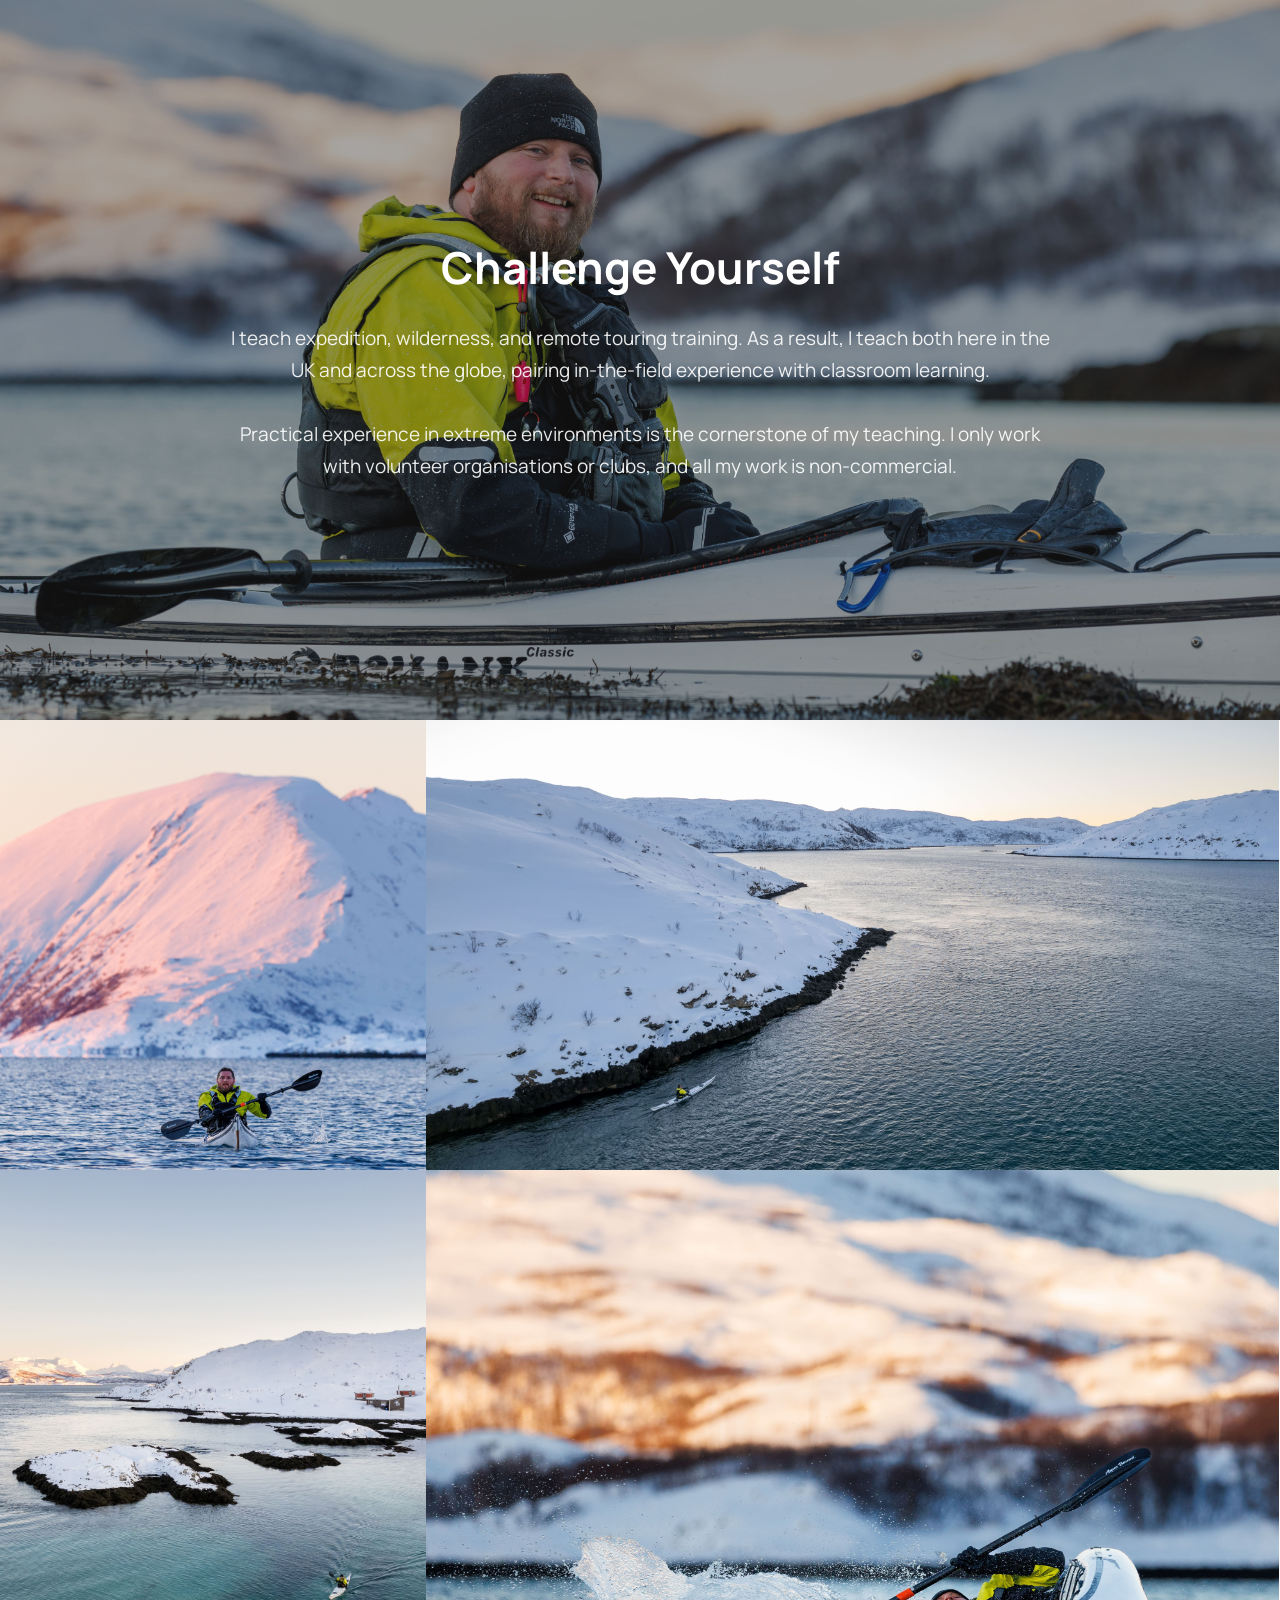
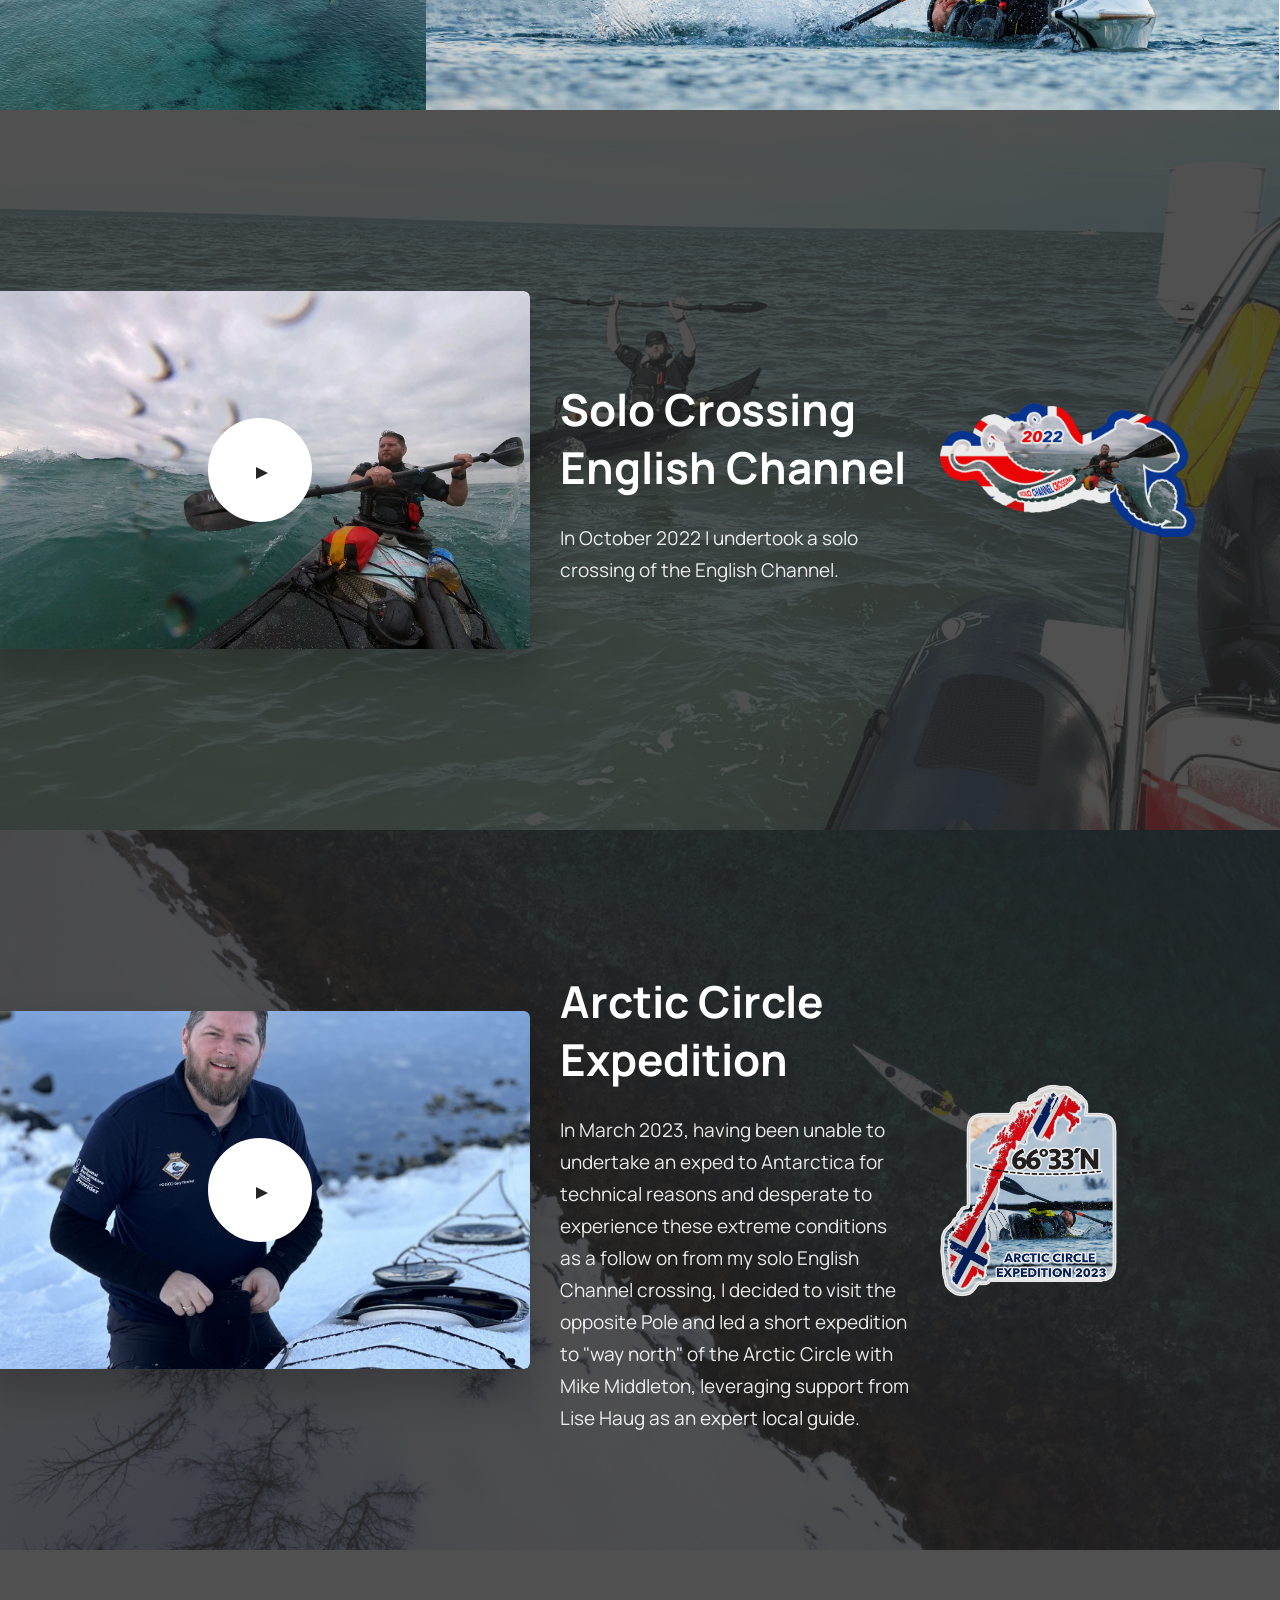
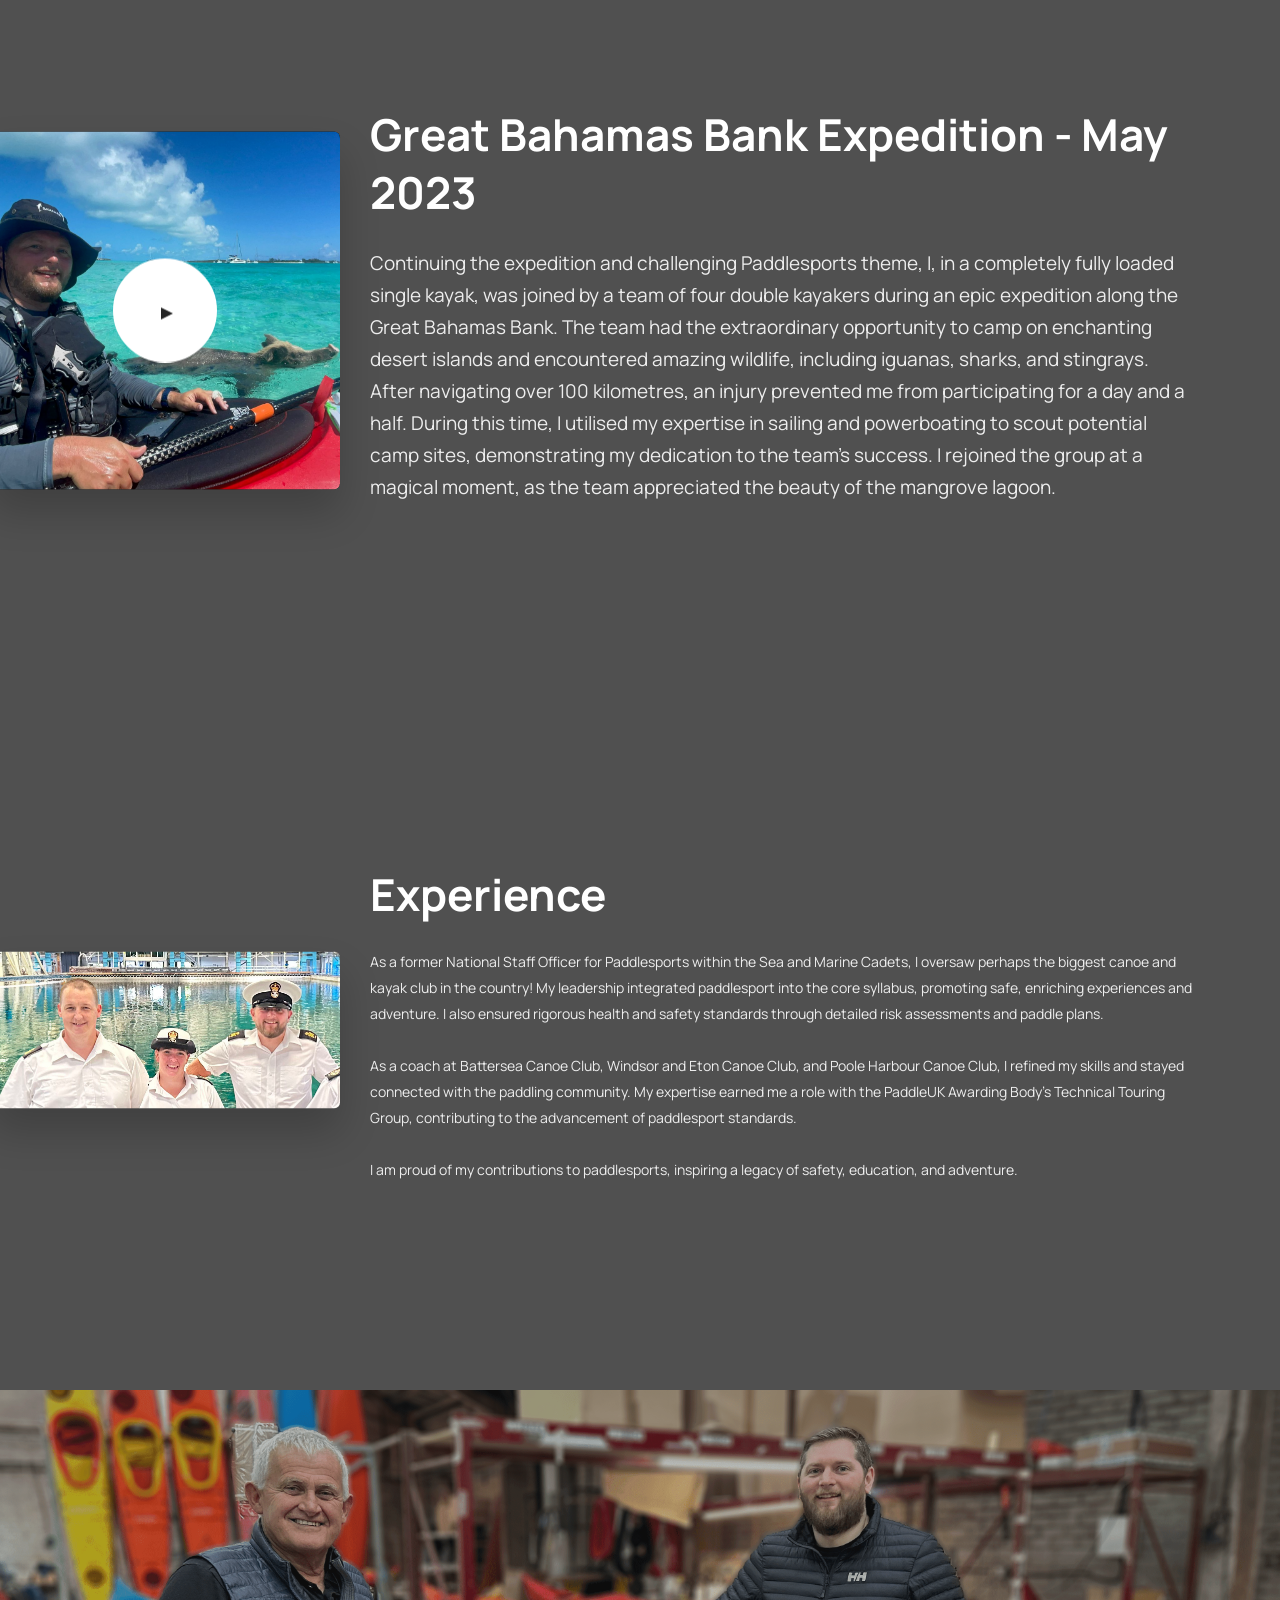
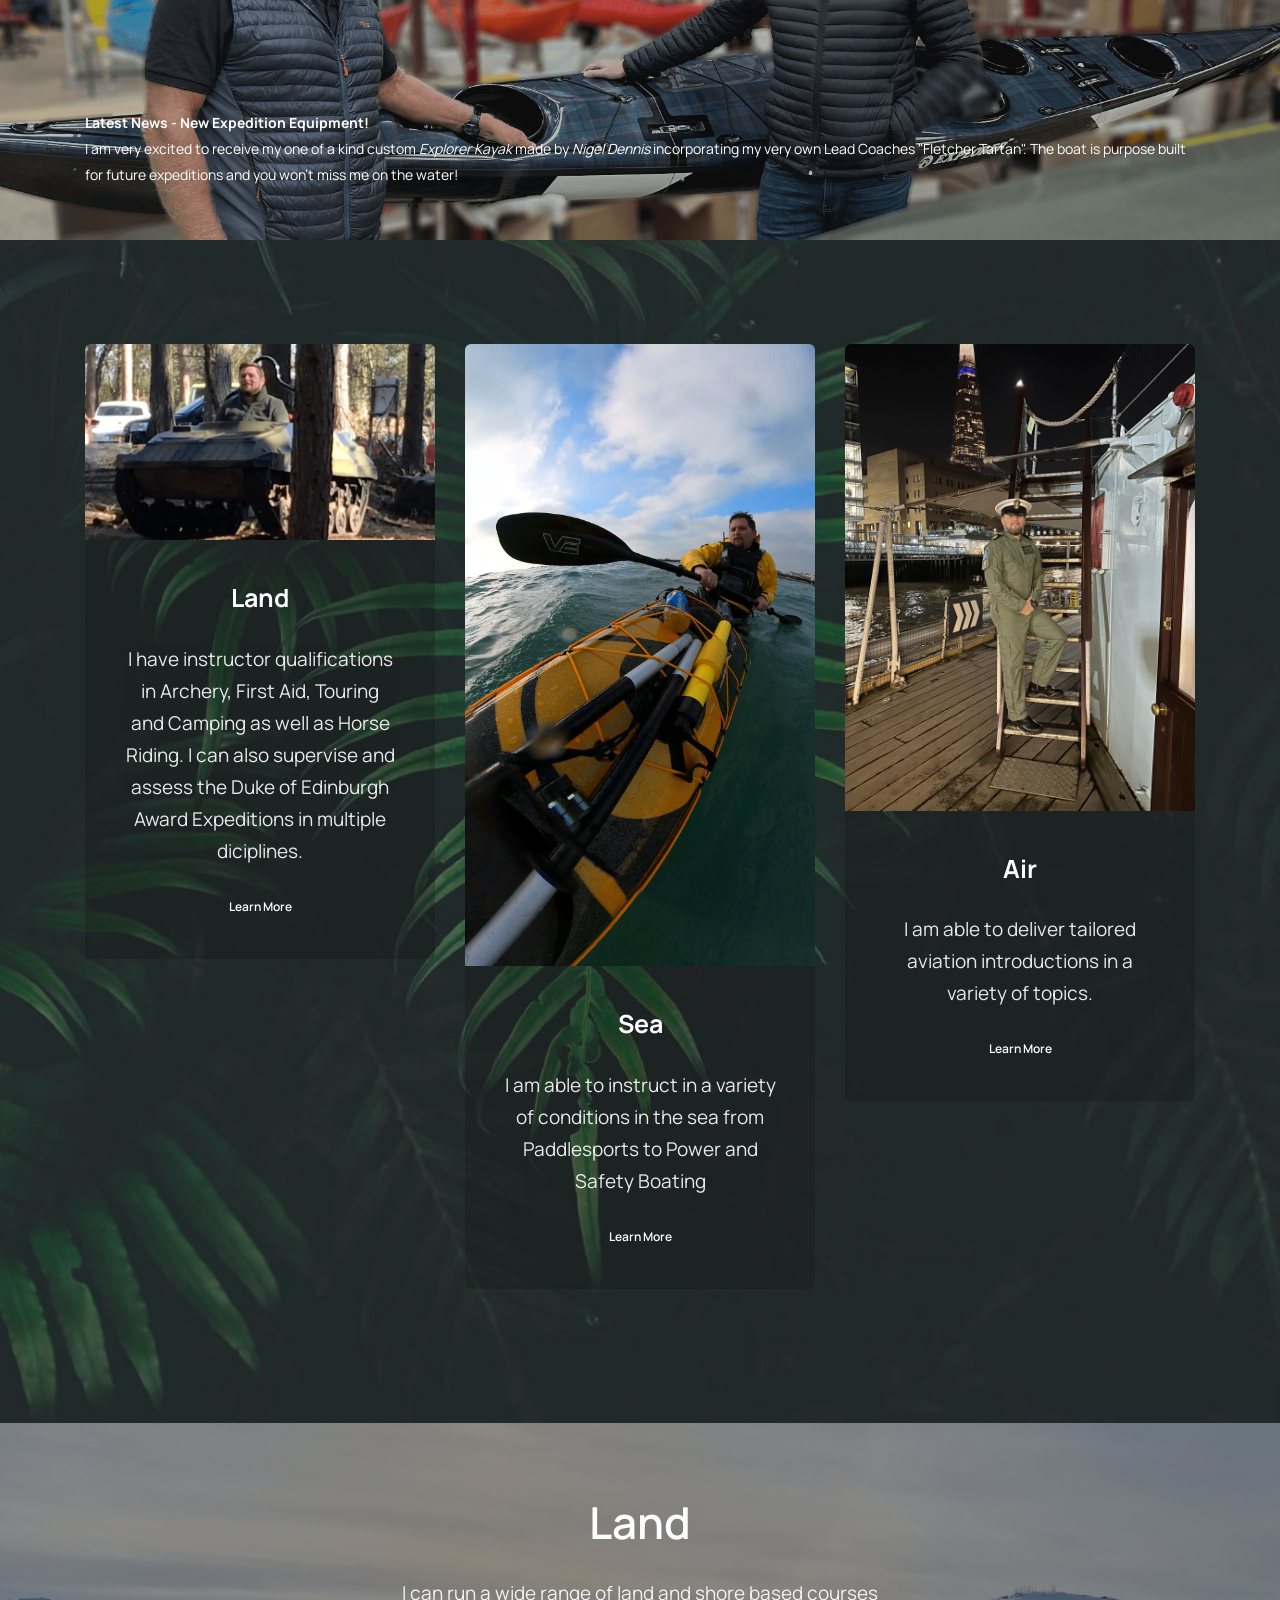
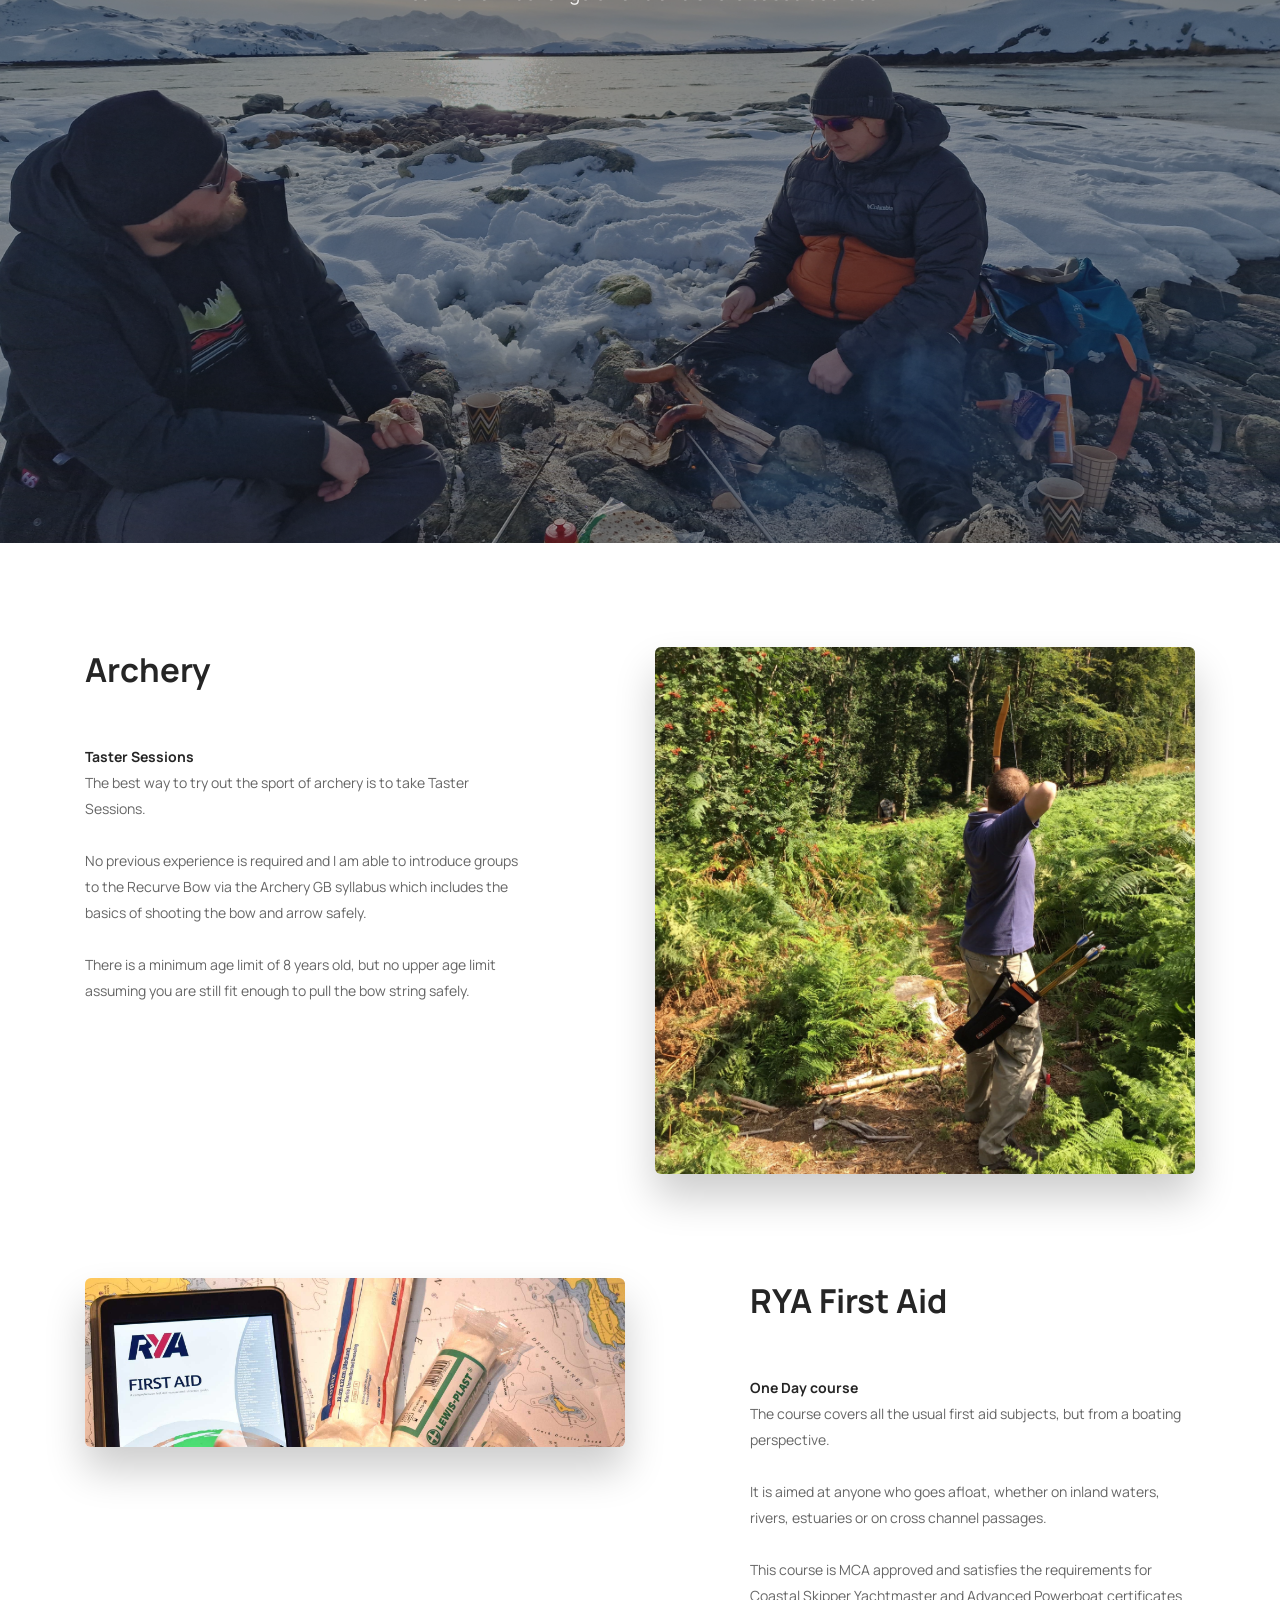
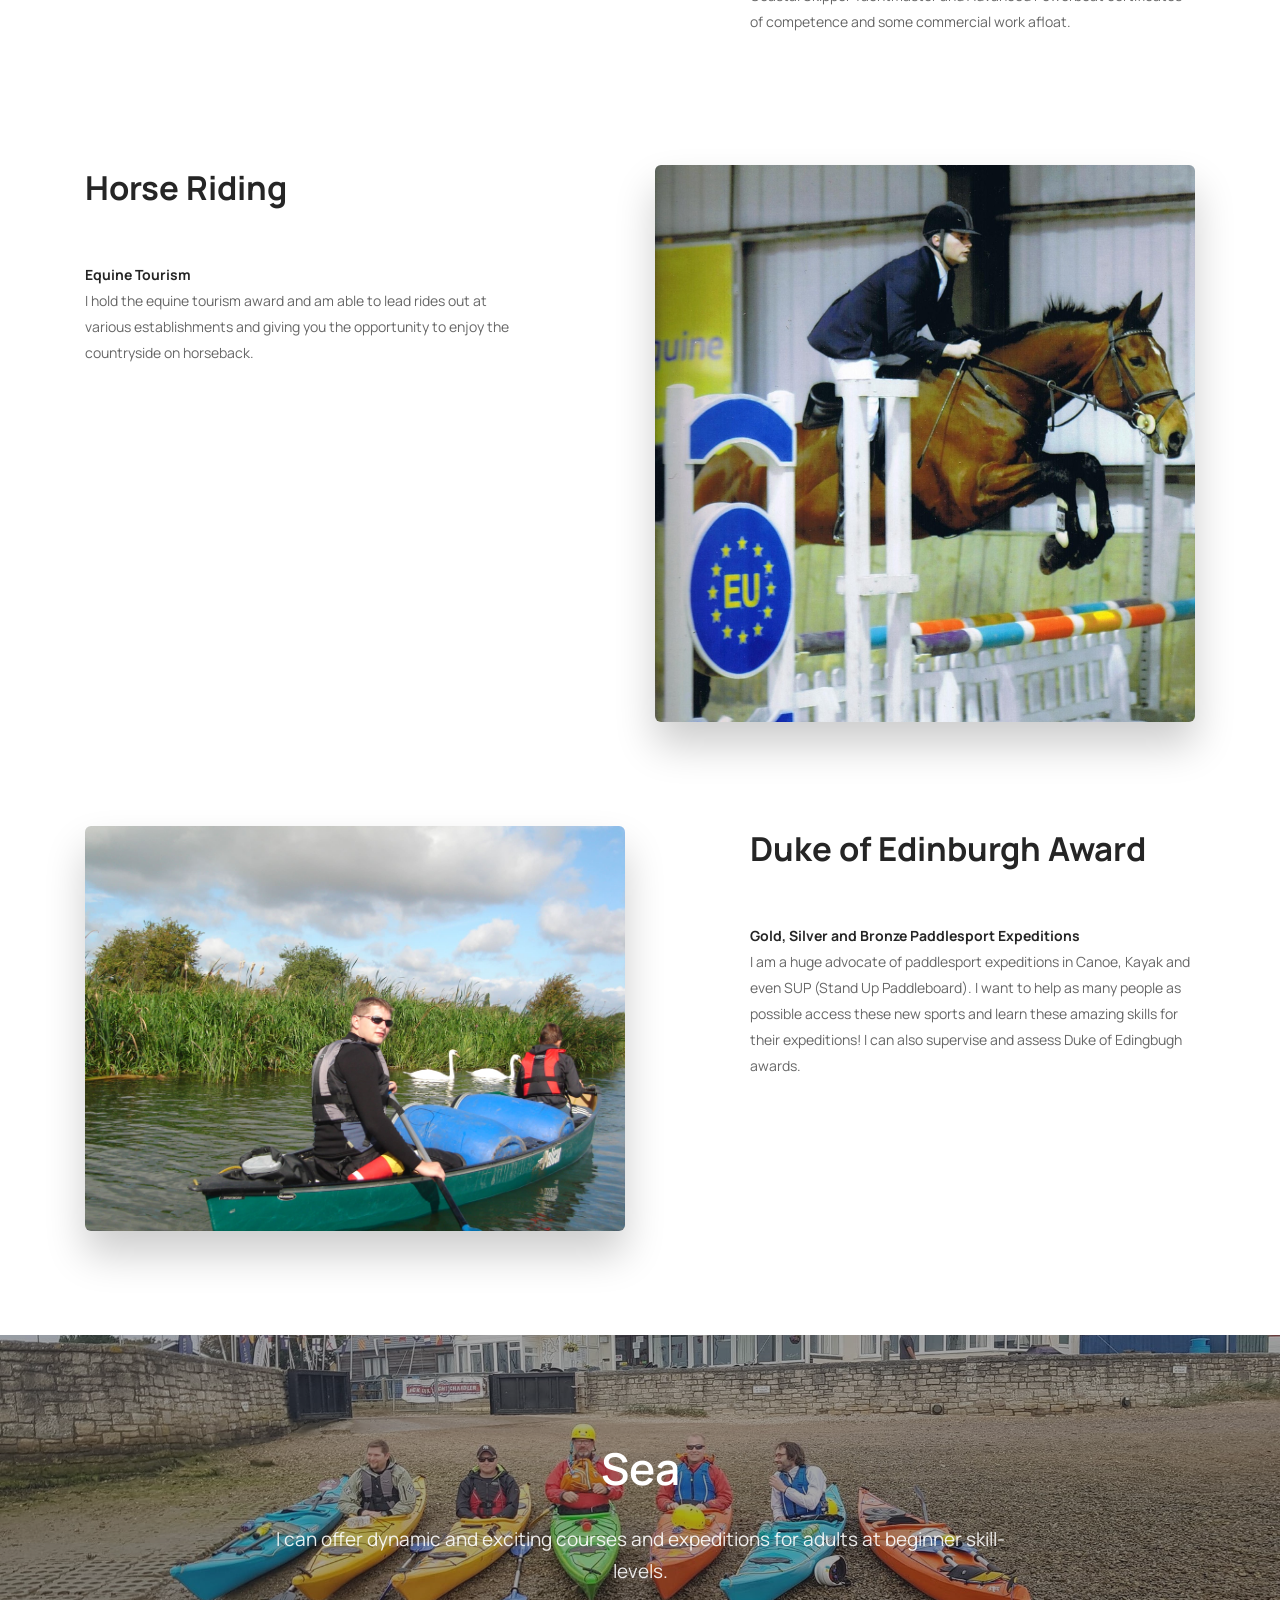
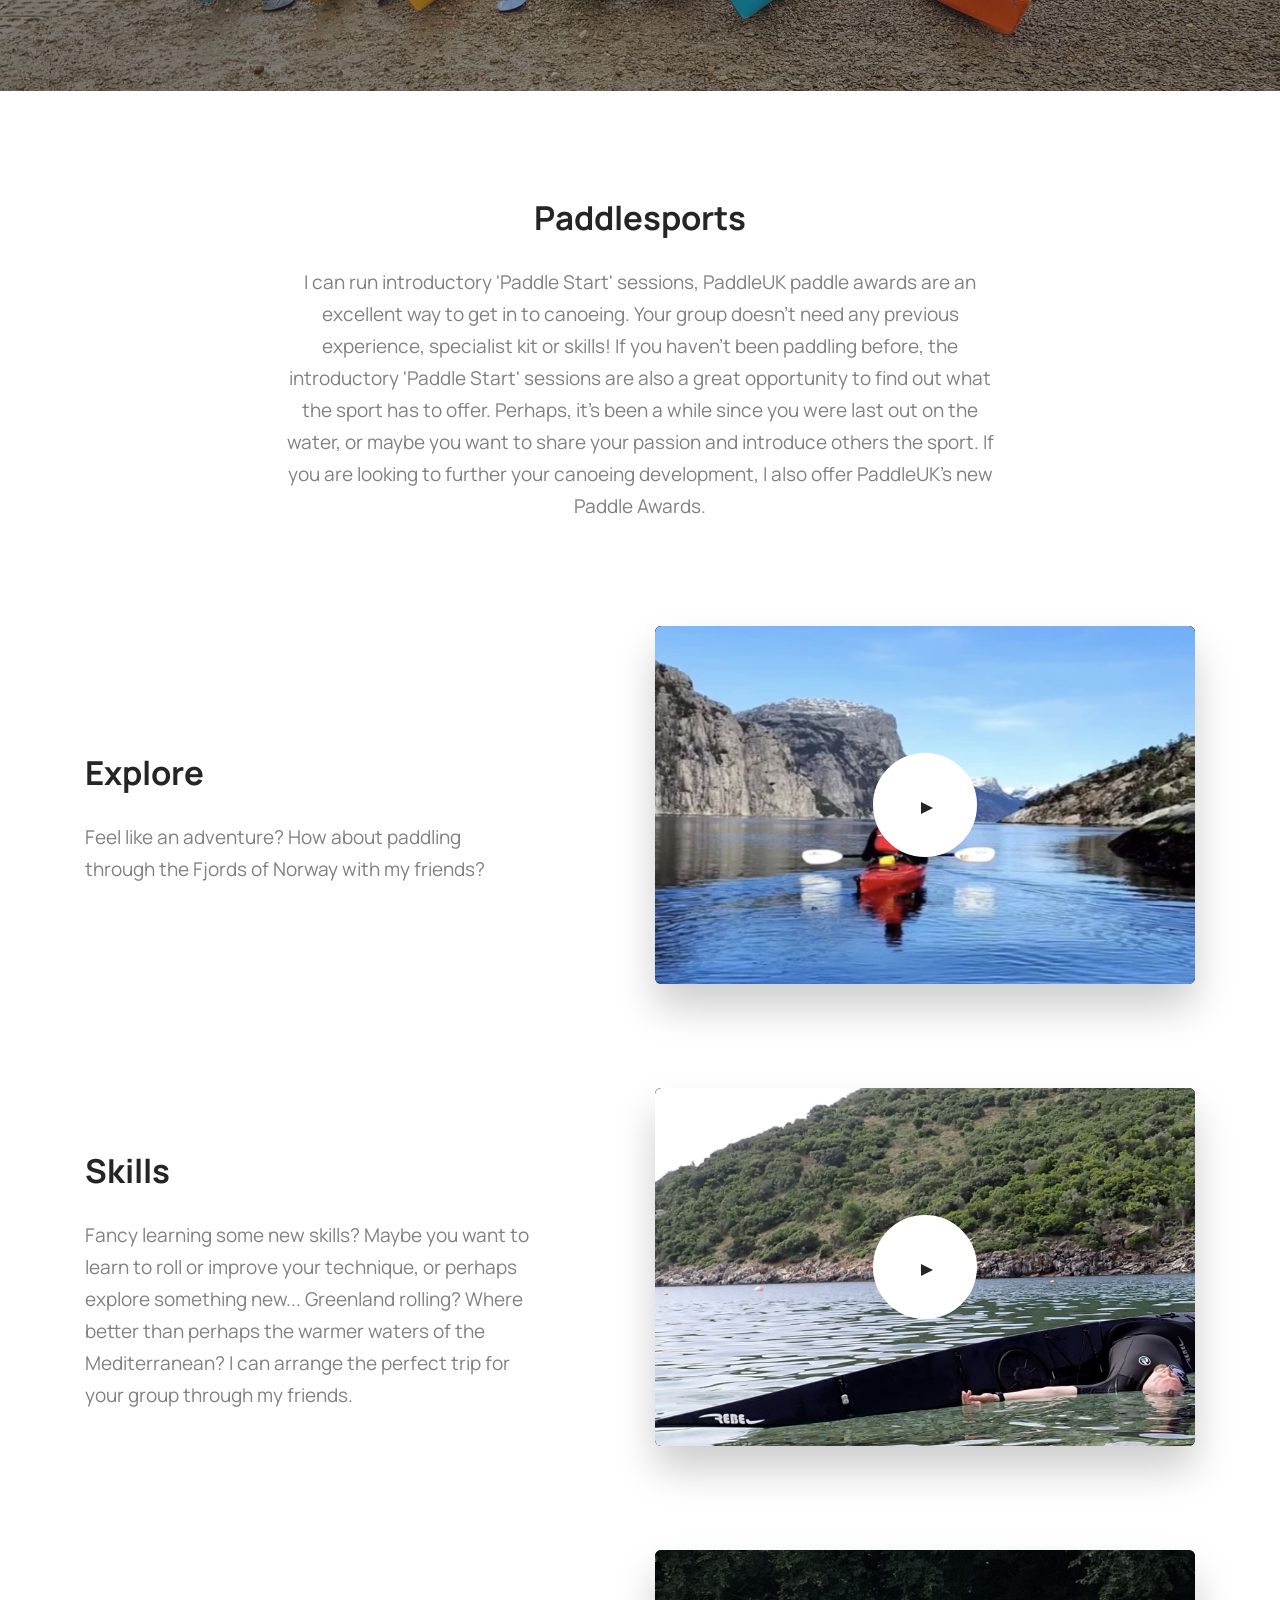
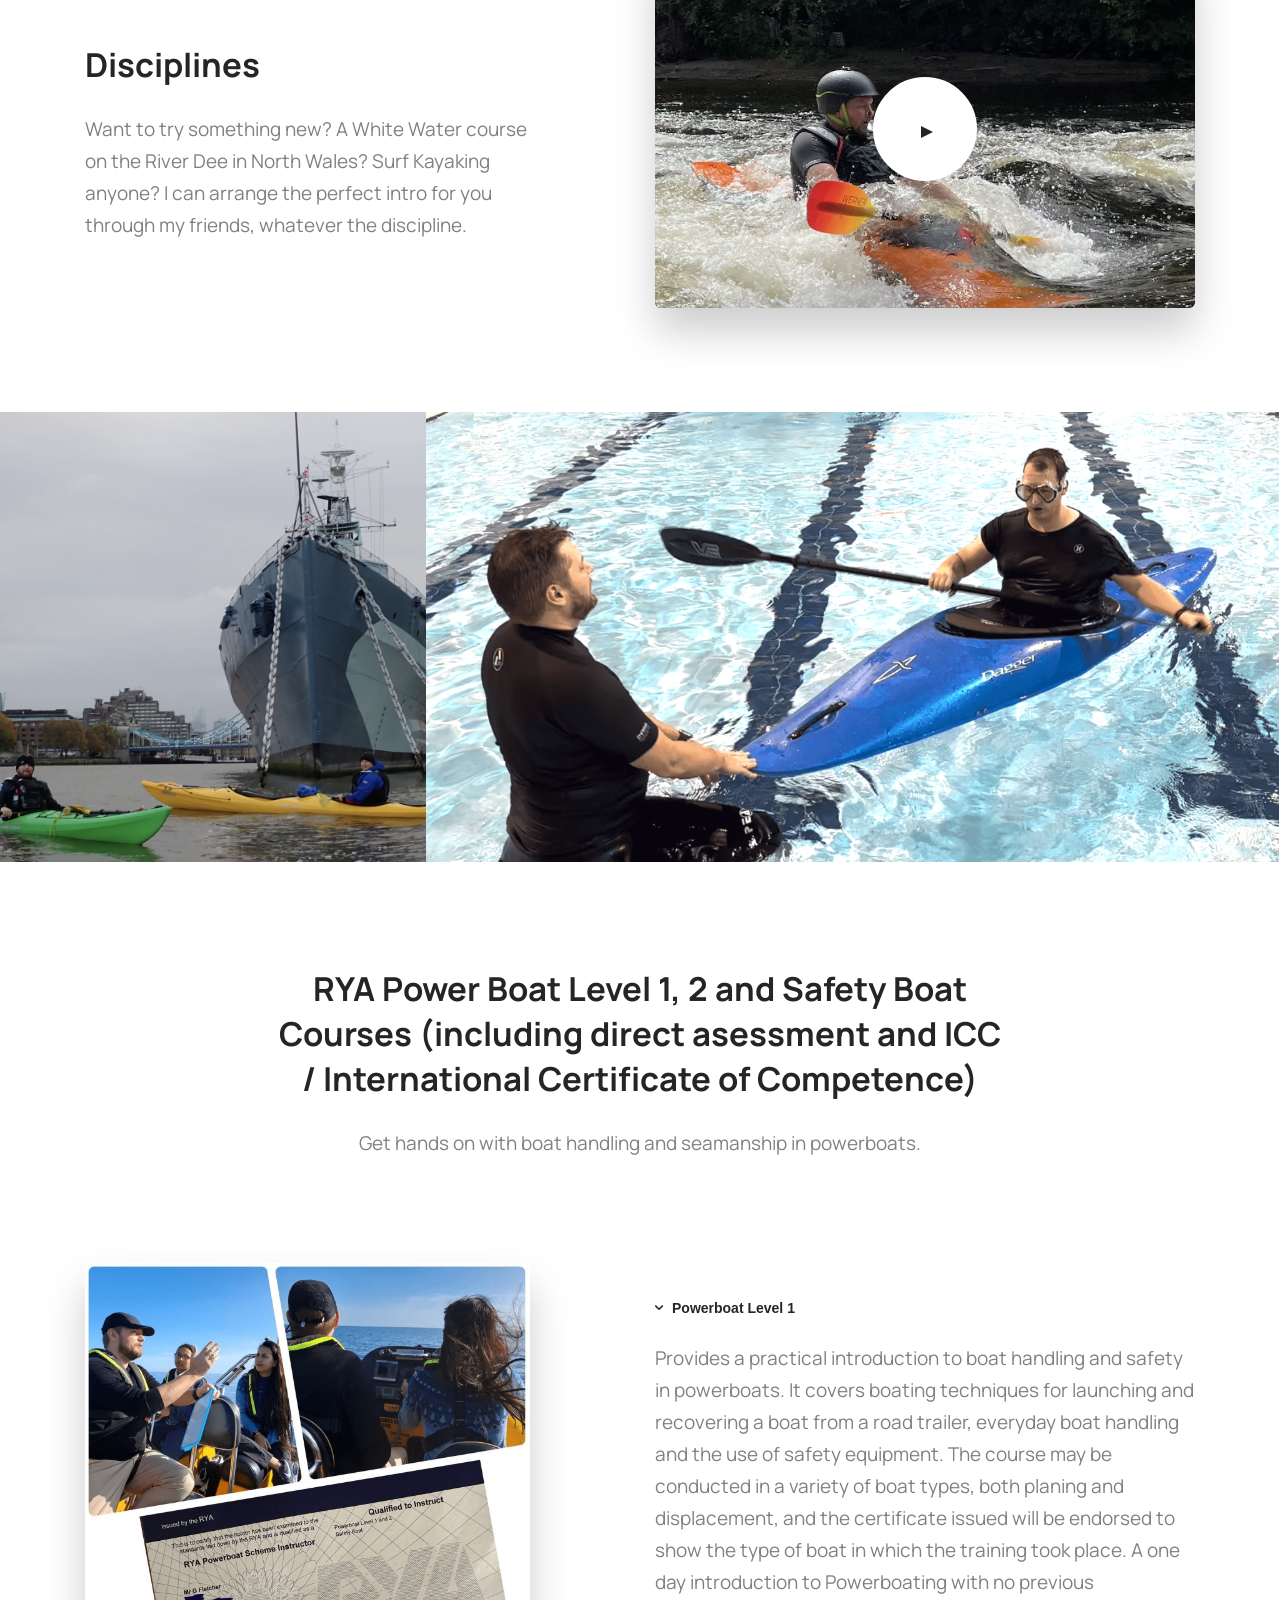
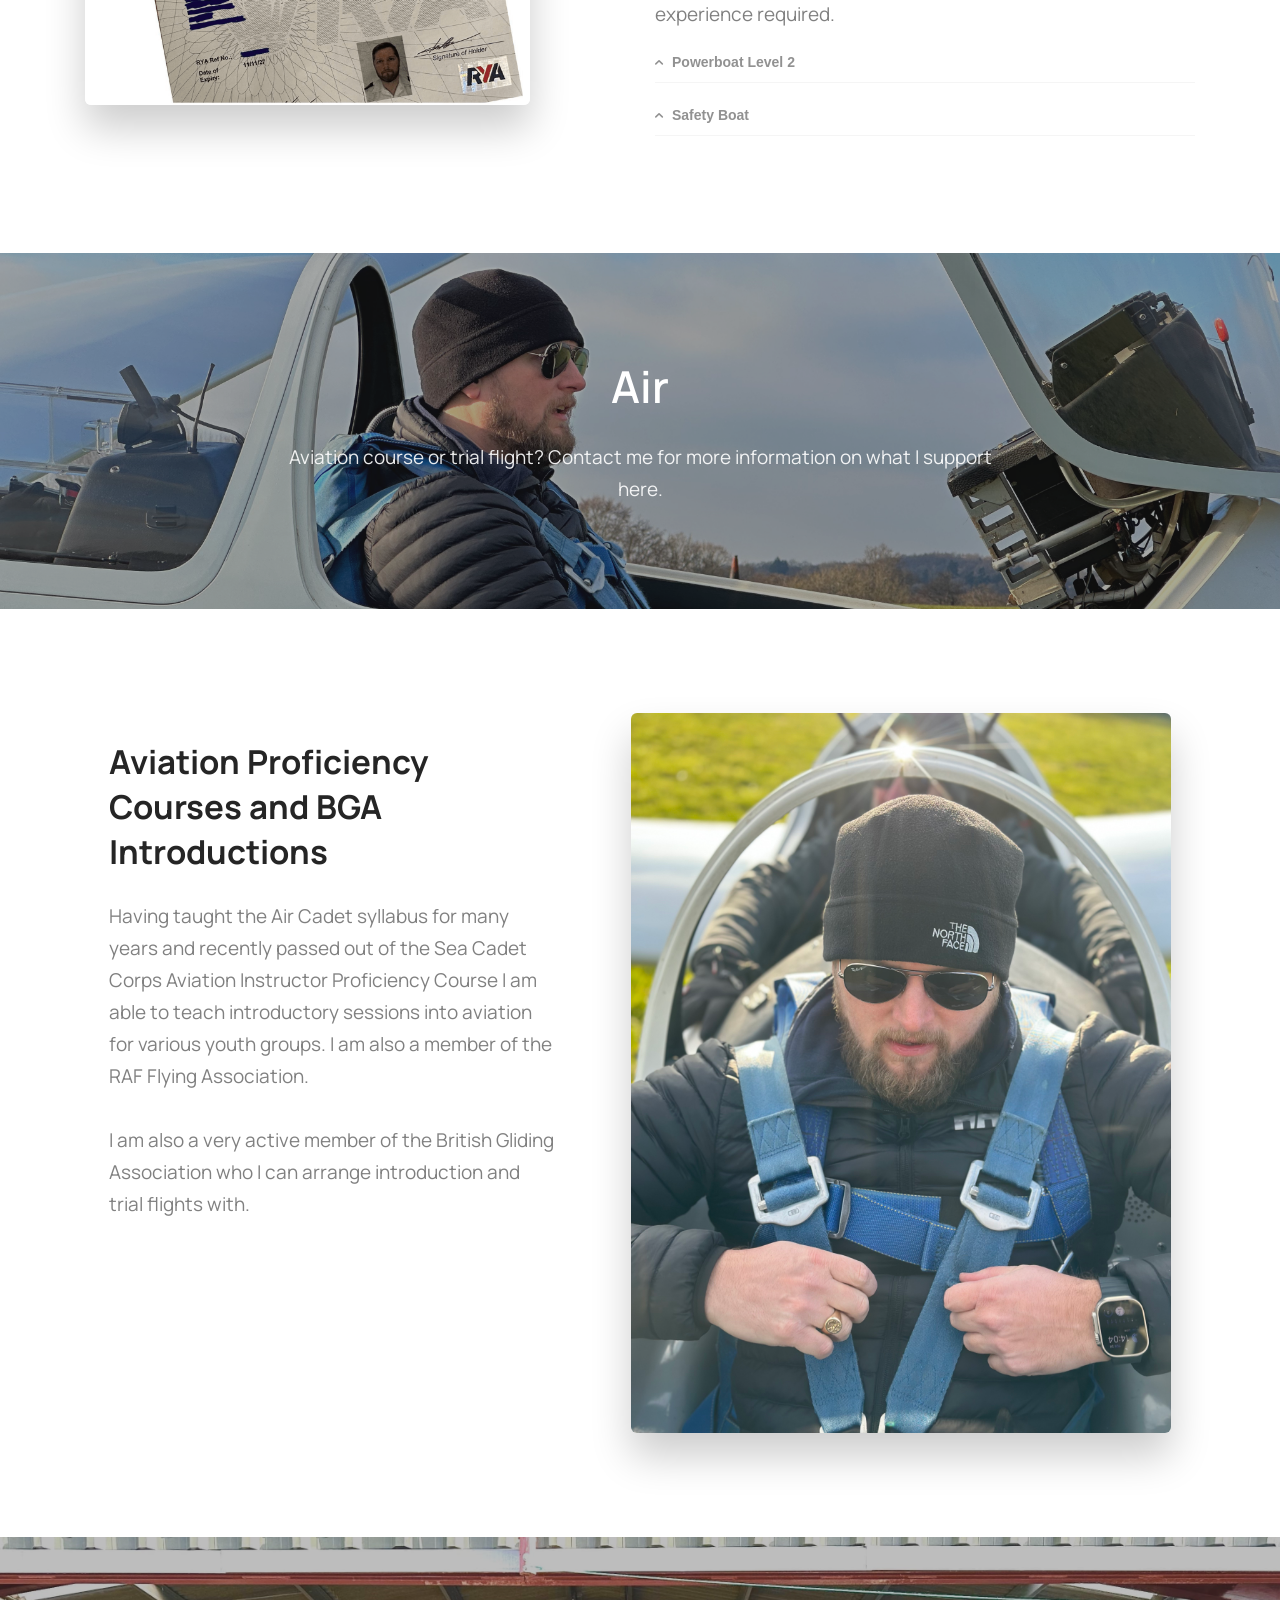
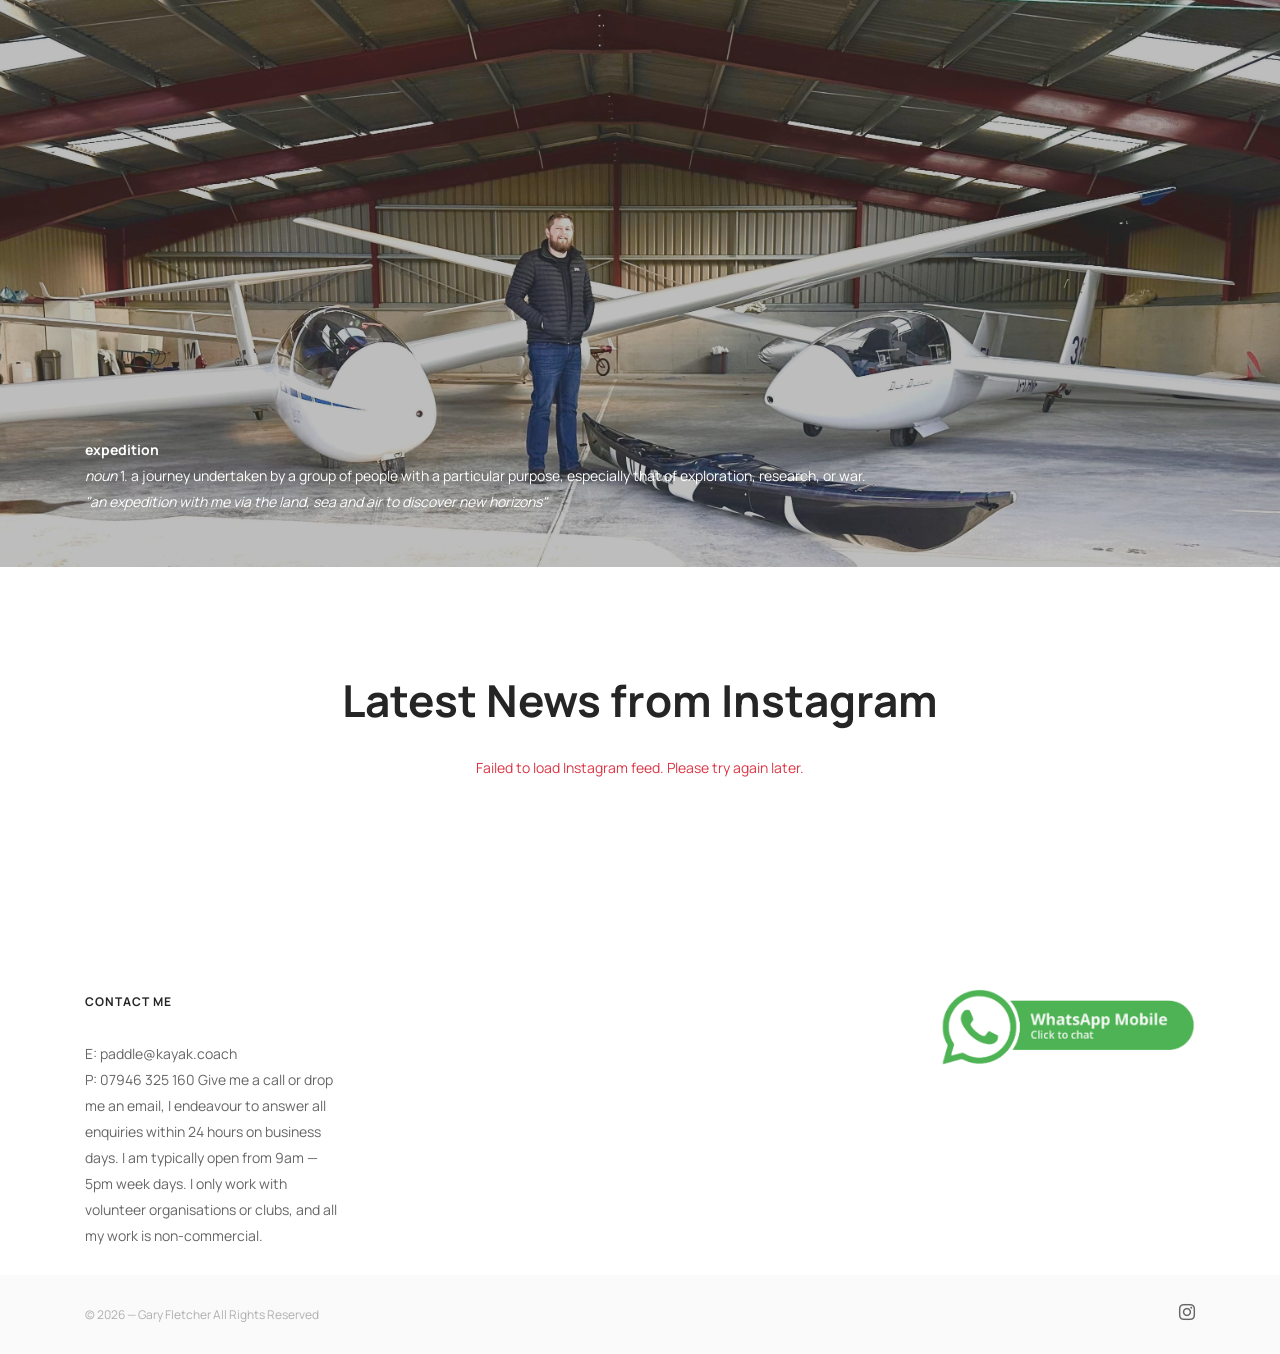
==== commit 0d018ddb: "movie yupdate" ====
--- a/index.html
+++ b/index.html
@@ -2,6 +2,15 @@
 <html lang="en">
     <head>
         <meta charset="utf-8">
+        <!-- Google tag (gtag.js) -->
+        <script async src="https://www.googletagmanager.com/gtag/js?id=G-2KPNHP9D85"></script>
+        <script>
+          window.dataLayer = window.dataLayer || [];
+          function gtag(){dataLayer.push(arguments);}
+          gtag('js', new Date());
+
+          gtag('config', 'G-2KPNHP9D85');
+        </script>
         <title></title>
         <meta name="viewport" content="width=device-width, initial-scale=1.0">
         <link href="css/stack-interface.css" rel="stylesheet" type="text/css" media="all">
@@ -10,9 +19,9 @@
         <link href="css/stack-interface.css" rel="stylesheet" type="text/css" media="all" />
         <link href="css/theme.css" rel="stylesheet" type="text/css" media="all" />
         <link href="css/custom.css" rel="stylesheet" type="text/css" media="all" />
-        <link href="https://fonts.googleapis.com/css?family=Open+Sans:200,300,400,400i,500,600,700" rel="stylesheet">
-        <link href="https://fonts.googleapis.com/css?family=Lato:400,400i,700%7CRubik:300,400,500" rel="stylesheet" type="text/css">
-        <link href="css/font-rubiklato.css" rel="stylesheet" type="text/css">
+        <link rel="preconnect" href="https://fonts.googleapis.com">
+        <link rel="preconnect" href="https://fonts.gstatic.com" crossorigin>
+        <link href="https://fonts.googleapis.com/css2?family=Manrope:wght@400;500;600;700;800&display=swap" rel="stylesheet">
 
     </head>
     <body data-smooth-scroll-offset="77">
@@ -546,6 +555,12 @@
                 </div>
             </footer>
         </div>
+        <div class="movie-modal" id="movie-modal" role="dialog" aria-modal="true" aria-label="Movie player" aria-hidden="true">
+            <div class="movie-modal__dialog">
+                <button class="movie-modal__close" type="button" aria-label="Close movie">&times;</button>
+                <iframe class="movie-modal__frame" title="Movie player" src="" allow="autoplay; fullscreen; picture-in-picture" allowfullscreen></iframe>
+            </div>
+        </div>
         <script src="js/jquery-3.1.1.min.js"></script>
         <script src="js/parallax.js"></script>
         <script src="js/isotope.min.js"></script>
@@ -553,6 +568,56 @@
         <script src="js/spectragram.min.js"></script>
         <script src="js/smooth-scroll.min.js"></script>
         <script src="js/scripts.js"></script>
+        <script>
+            (function () {
+                var modal = document.getElementById('movie-modal');
+                var frame = modal.querySelector('.movie-modal__frame');
+                var closeButton = modal.querySelector('.movie-modal__close');
+                var lastTrigger = null;
+
+                function openMovie(trigger) {
+                    var source = trigger.closest('.video-cover').querySelector('iframe').getAttribute('data-src');
+                    lastTrigger = trigger;
+                    frame.setAttribute('src', source);
+                    modal.classList.add('is-open');
+                    modal.setAttribute('aria-hidden', 'false');
+                    document.body.classList.add('movie-modal-open');
+                    closeButton.focus();
+                }
+
+                function closeMovie() {
+                    frame.setAttribute('src', '');
+                    modal.classList.remove('is-open');
+                    modal.setAttribute('aria-hidden', 'true');
+                    document.body.classList.remove('movie-modal-open');
+                    if (lastTrigger) {
+                        lastTrigger.focus();
+                    }
+                }
+
+                document.addEventListener('click', function (event) {
+                    var trigger = event.target.closest('.video-cover .video-play-icon');
+                    if (!trigger) {
+                        return;
+                    }
+                    event.preventDefault();
+                    event.stopPropagation();
+                    openMovie(trigger);
+                }, true);
+
+                closeButton.addEventListener('click', closeMovie);
+                modal.addEventListener('click', function (event) {
+                    if (event.target === modal) {
+                        closeMovie();
+                    }
+                });
+                document.addEventListener('keydown', function (event) {
+                    if (event.key === 'Escape' && modal.classList.contains('is-open')) {
+                        closeMovie();
+                    }
+                });
+            }());
+        </script>
 <script>
         document.addEventListener("DOMContentLoaded", function () {
             const endpoint = "https://dbsofurxsf.execute-api.eu-west-1.amazonaws.com/default/getTryingToKayakInsta";
@@ -576,4 +641,4 @@
     </script>
     </body>
 
-</html>+</html>
--- a/css/custom.css
+++ b/css/custom.css
@@ -1 +1,123 @@
-/*! Place your custom styles here */+/*! Place your custom styles here */
+
+body,
+button,
+input,
+select,
+textarea,
+h1,
+h2,
+h3,
+h4,
+h5,
+h6,
+p,
+a {
+    font-family: 'Manrope', 'Helvetica Neue', Arial, sans-serif;
+    letter-spacing: 0;
+}
+
+body {
+    font-weight: 400;
+}
+
+h1,
+h2,
+h3,
+h4,
+h5,
+h6 {
+    font-weight: 700;
+}
+
+.lead {
+    font-weight: 400;
+}
+
+.movie-modal {
+    position: fixed;
+    inset: 0;
+    z-index: 9999;
+    display: flex;
+    align-items: center;
+    justify-content: center;
+    background: rgba(0, 0, 0, 0.9);
+    opacity: 0;
+    visibility: hidden;
+    pointer-events: none;
+    transition: opacity 280ms ease, visibility 280ms ease;
+}
+
+.movie-modal.is-open {
+    opacity: 1;
+    visibility: visible;
+    pointer-events: auto;
+}
+
+.movie-modal__dialog {
+    position: relative;
+    width: 90vw;
+    height: 90vh;
+    background: #000;
+    opacity: 0;
+    transform: translateY(18px) scale(0.97);
+    transition: opacity 280ms ease, transform 320ms cubic-bezier(0.2, 0.8, 0.2, 1);
+}
+
+.movie-modal.is-open .movie-modal__dialog {
+    opacity: 1;
+    transform: translateY(0) scale(1);
+}
+
+.movie-modal__frame {
+    display: block;
+    width: 100%;
+    height: 100%;
+    border: 0;
+}
+
+.movie-modal__close {
+    position: absolute;
+    top: 0;
+    right: 0;
+    z-index: 1;
+    width: 48px;
+    height: 48px;
+    padding: 0;
+    border: 0;
+    border-radius: 0;
+    color: #fff;
+    background: rgba(0, 0, 0, 0.75);
+    font: 32px/48px Arial, sans-serif;
+    cursor: pointer;
+    transition: background-color 180ms ease, transform 180ms ease;
+}
+
+.movie-modal__close:hover,
+.movie-modal__close:focus {
+    background: #000;
+    transform: scale(1.08);
+}
+
+.video-cover .video-play-icon {
+    transition: transform 220ms ease, box-shadow 220ms ease;
+}
+
+.video-cover:hover .video-play-icon,
+.video-cover .video-play-icon:focus {
+    transform: scale(1.1);
+    box-shadow: 0 8px 24px rgba(0, 0, 0, 0.3);
+}
+
+body.movie-modal-open {
+    overflow: hidden;
+}
+
+@media (prefers-reduced-motion: reduce) {
+    .movie-modal,
+    .movie-modal__dialog,
+    .movie-modal__close,
+    .video-cover .video-play-icon {
+        transition: none;
+    }
+}
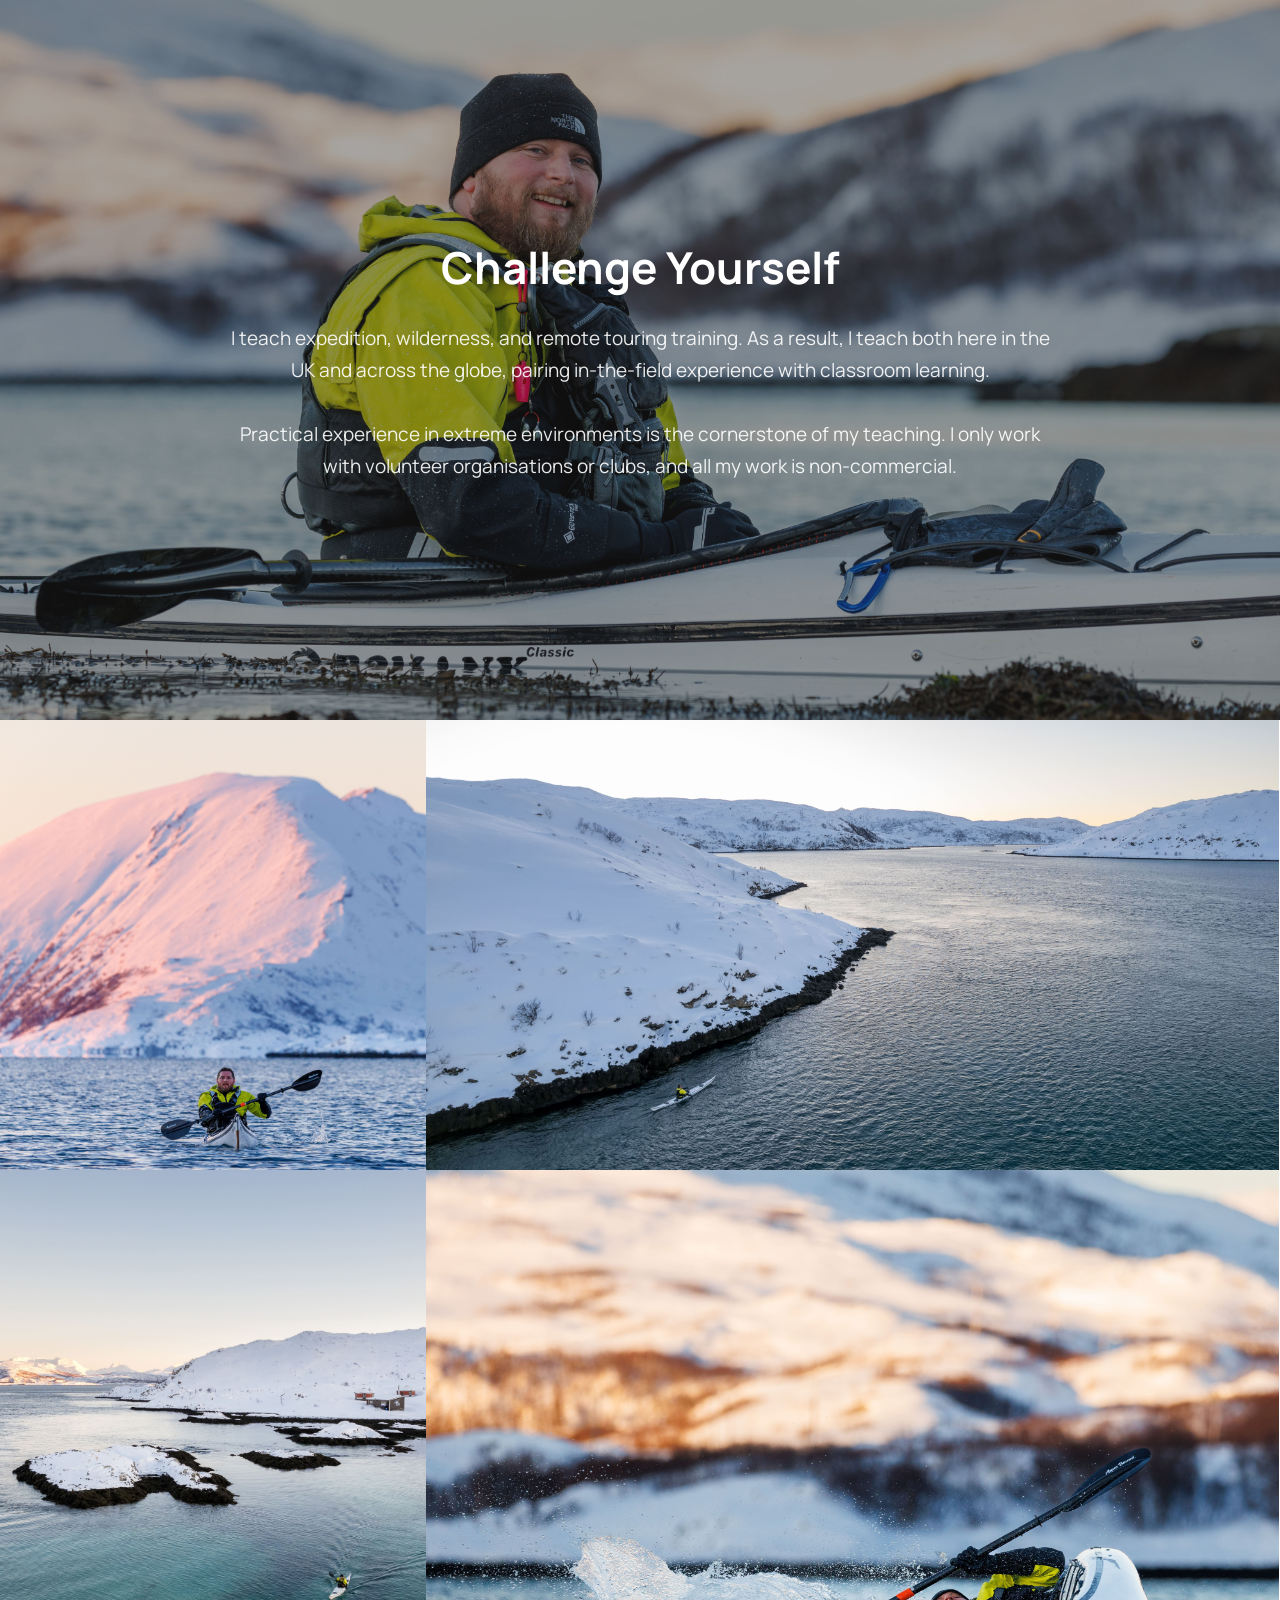
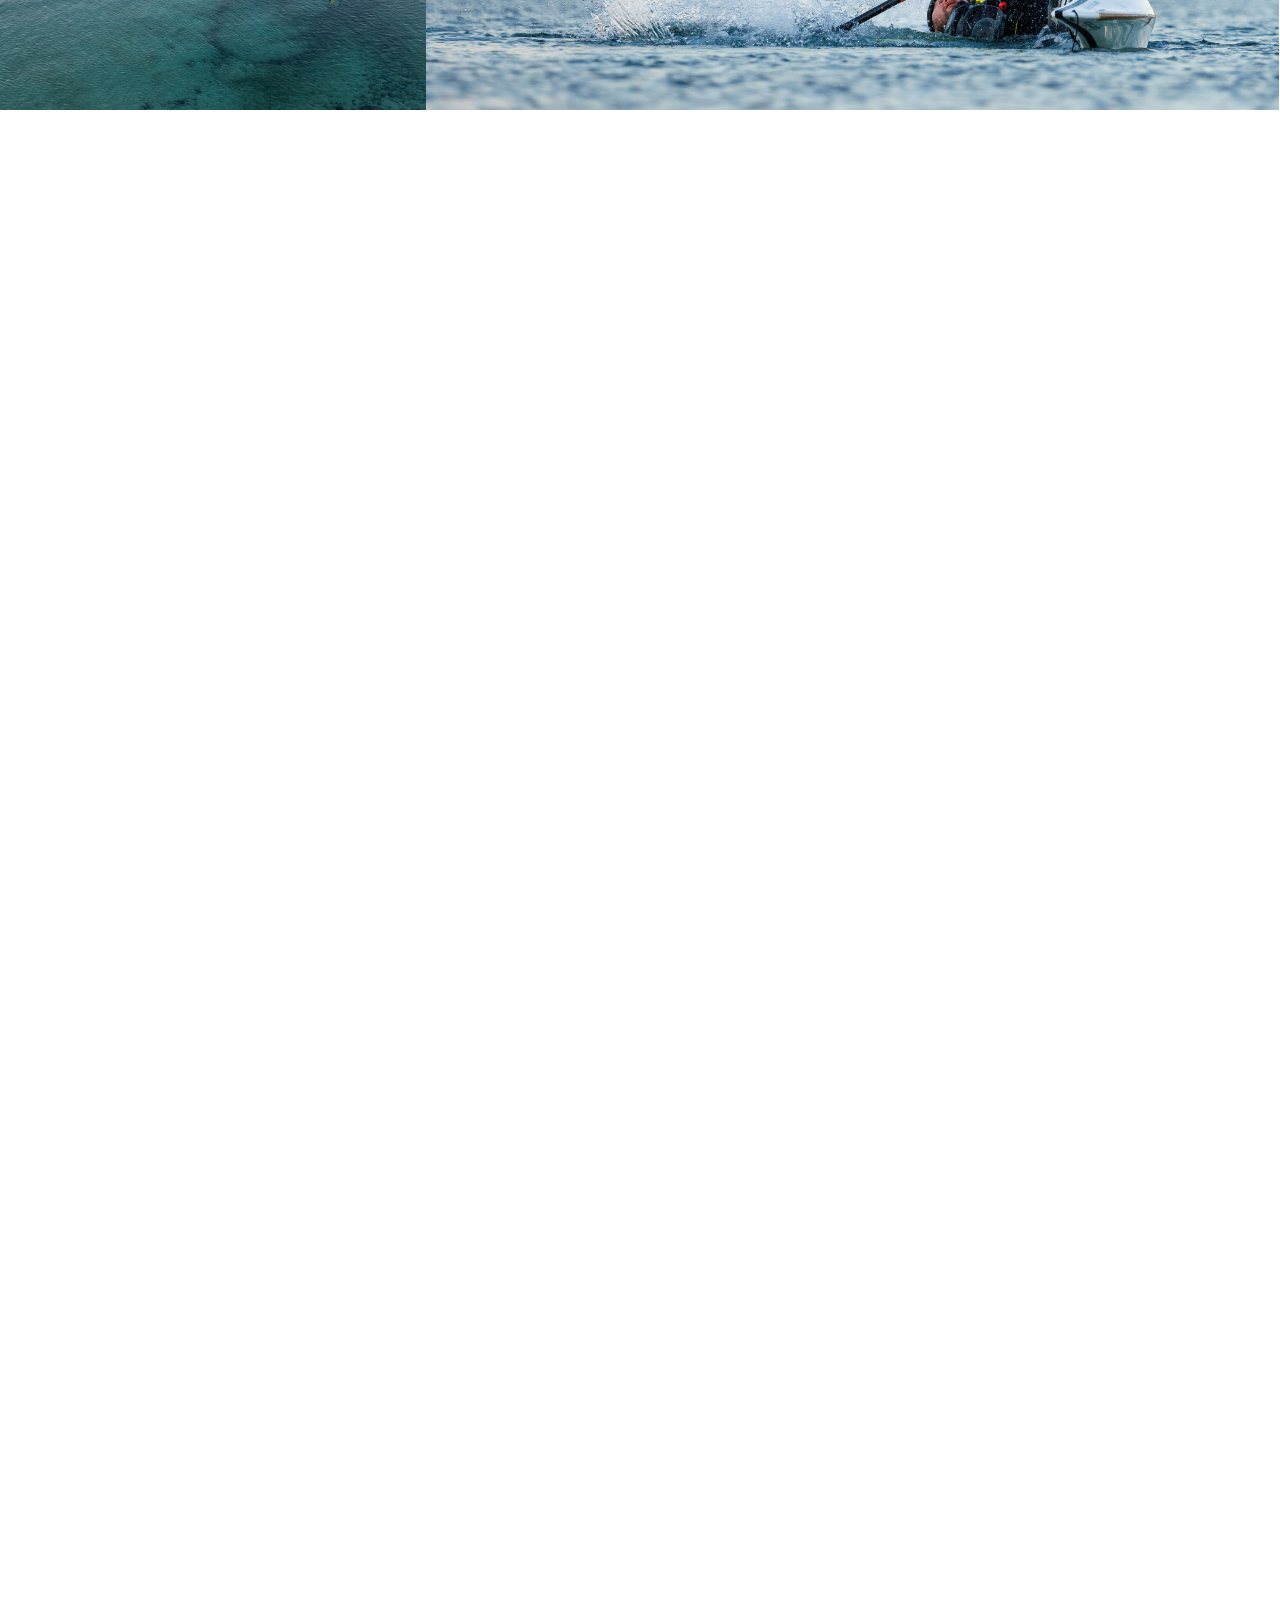
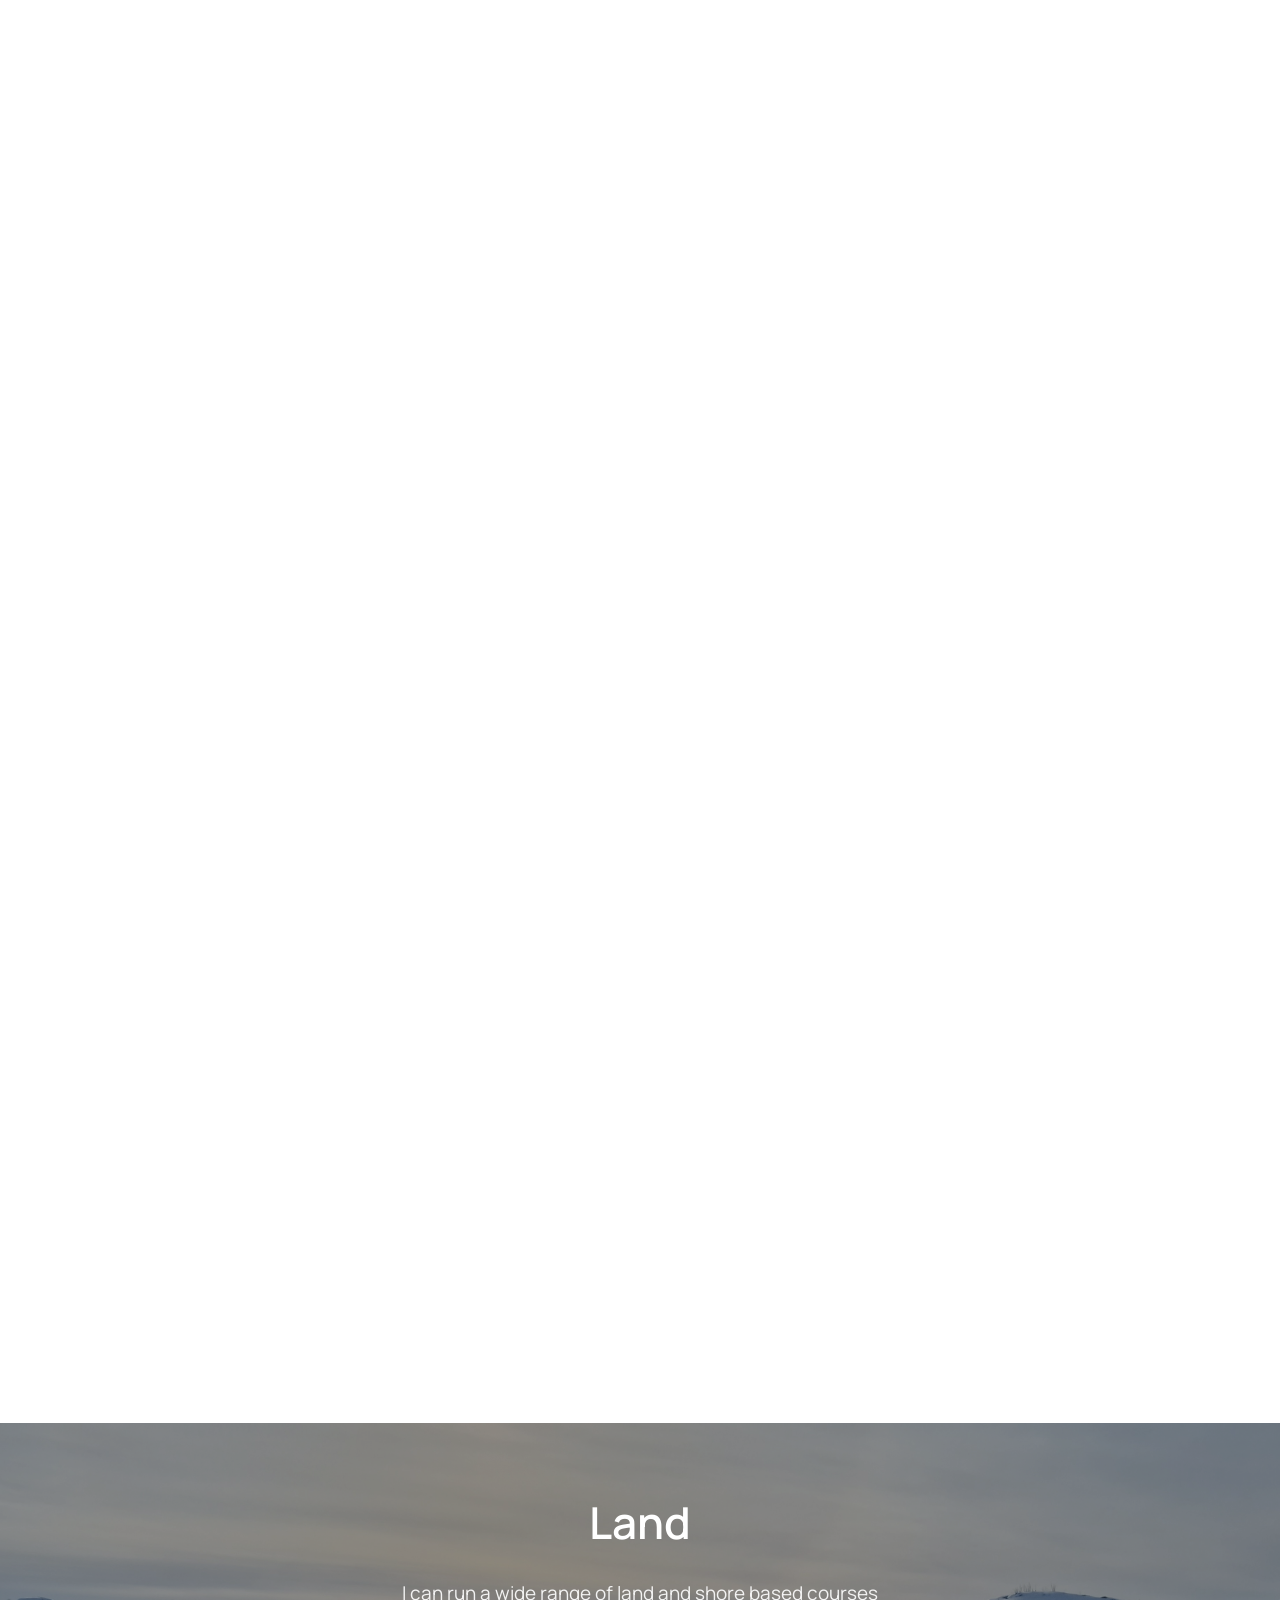
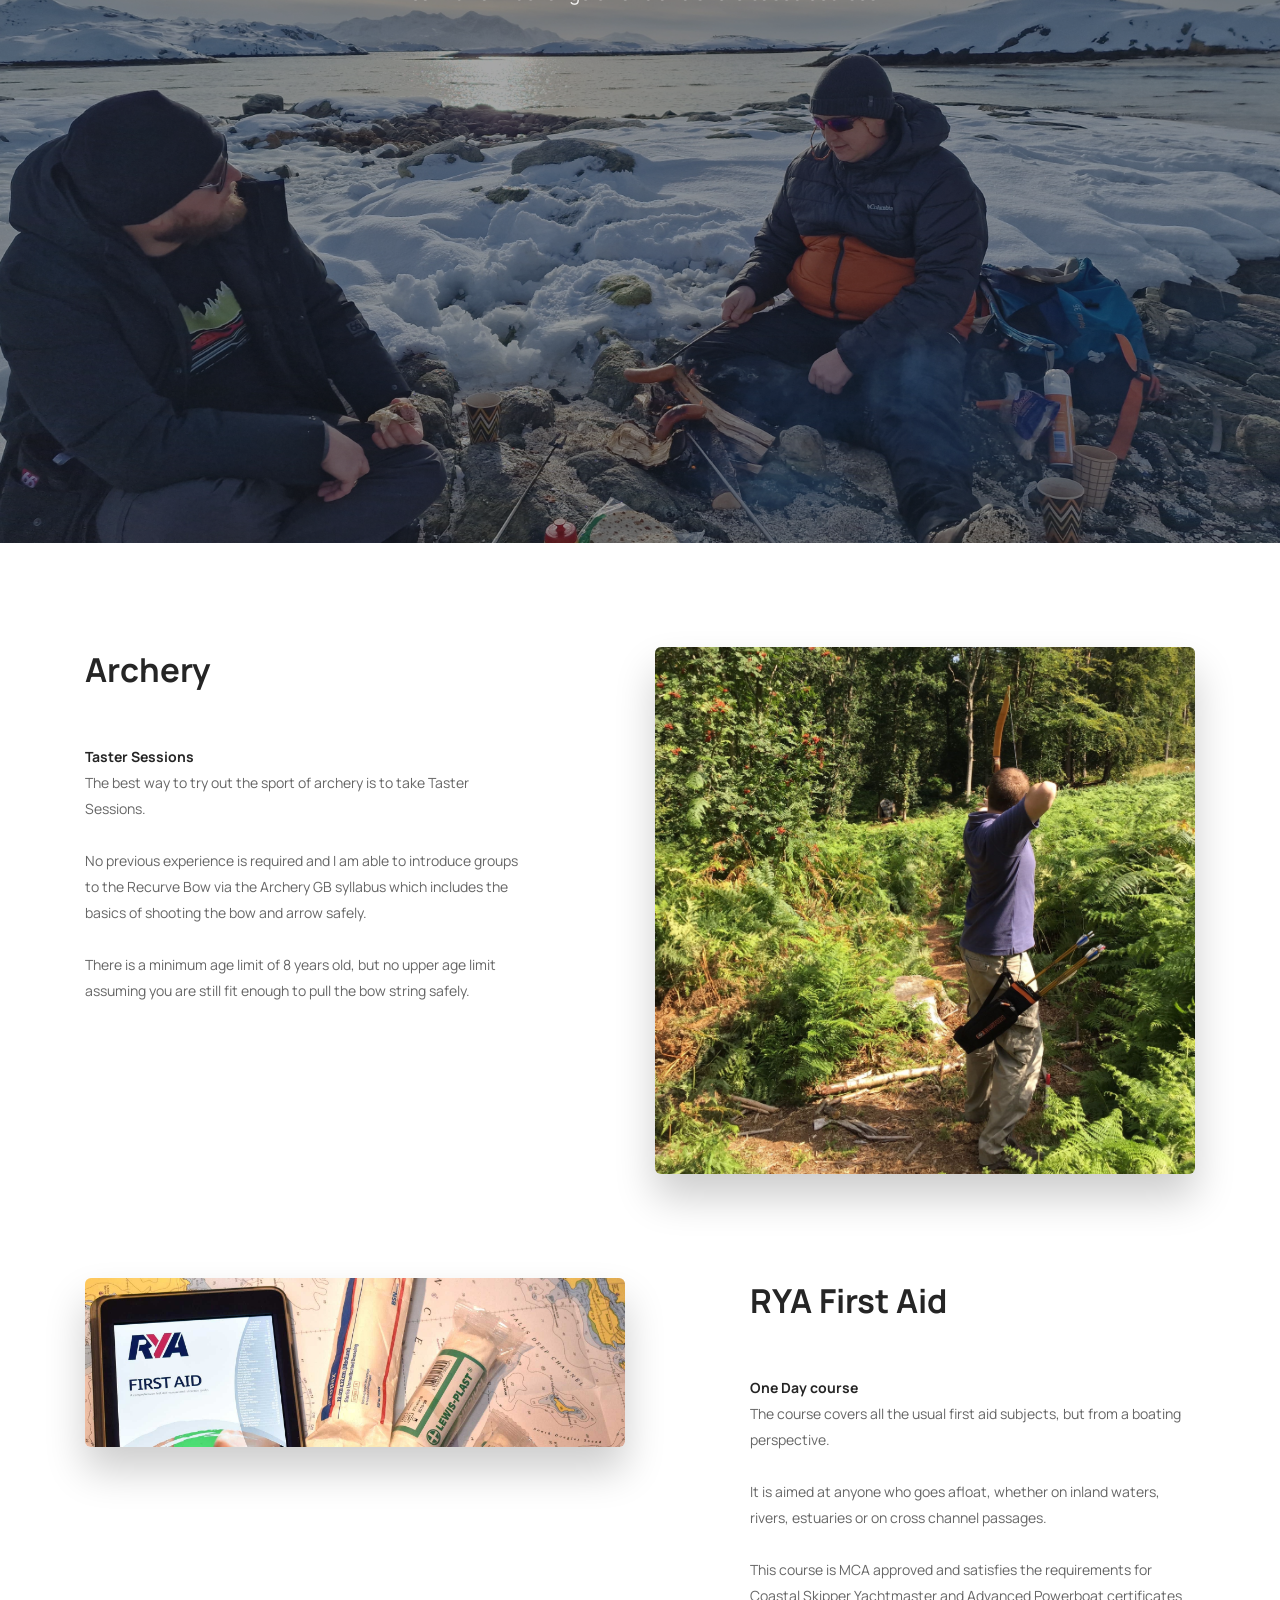
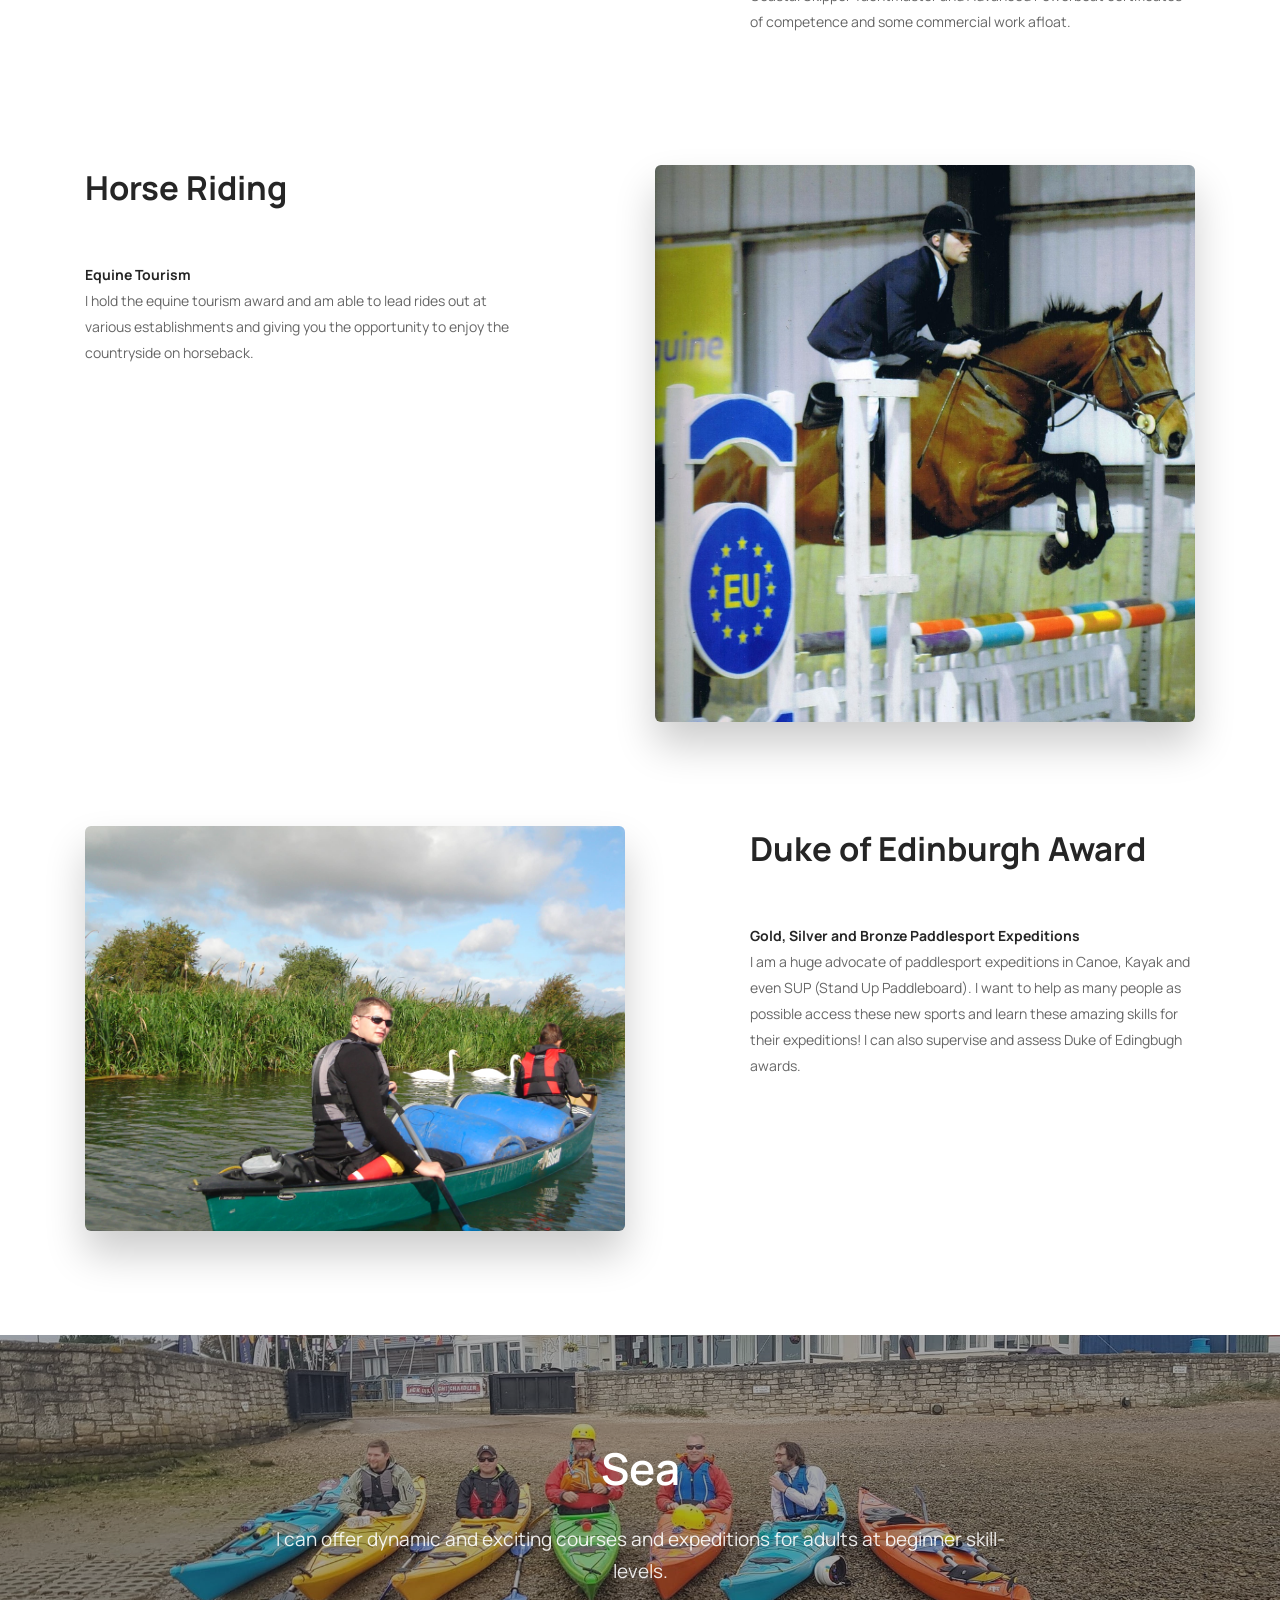
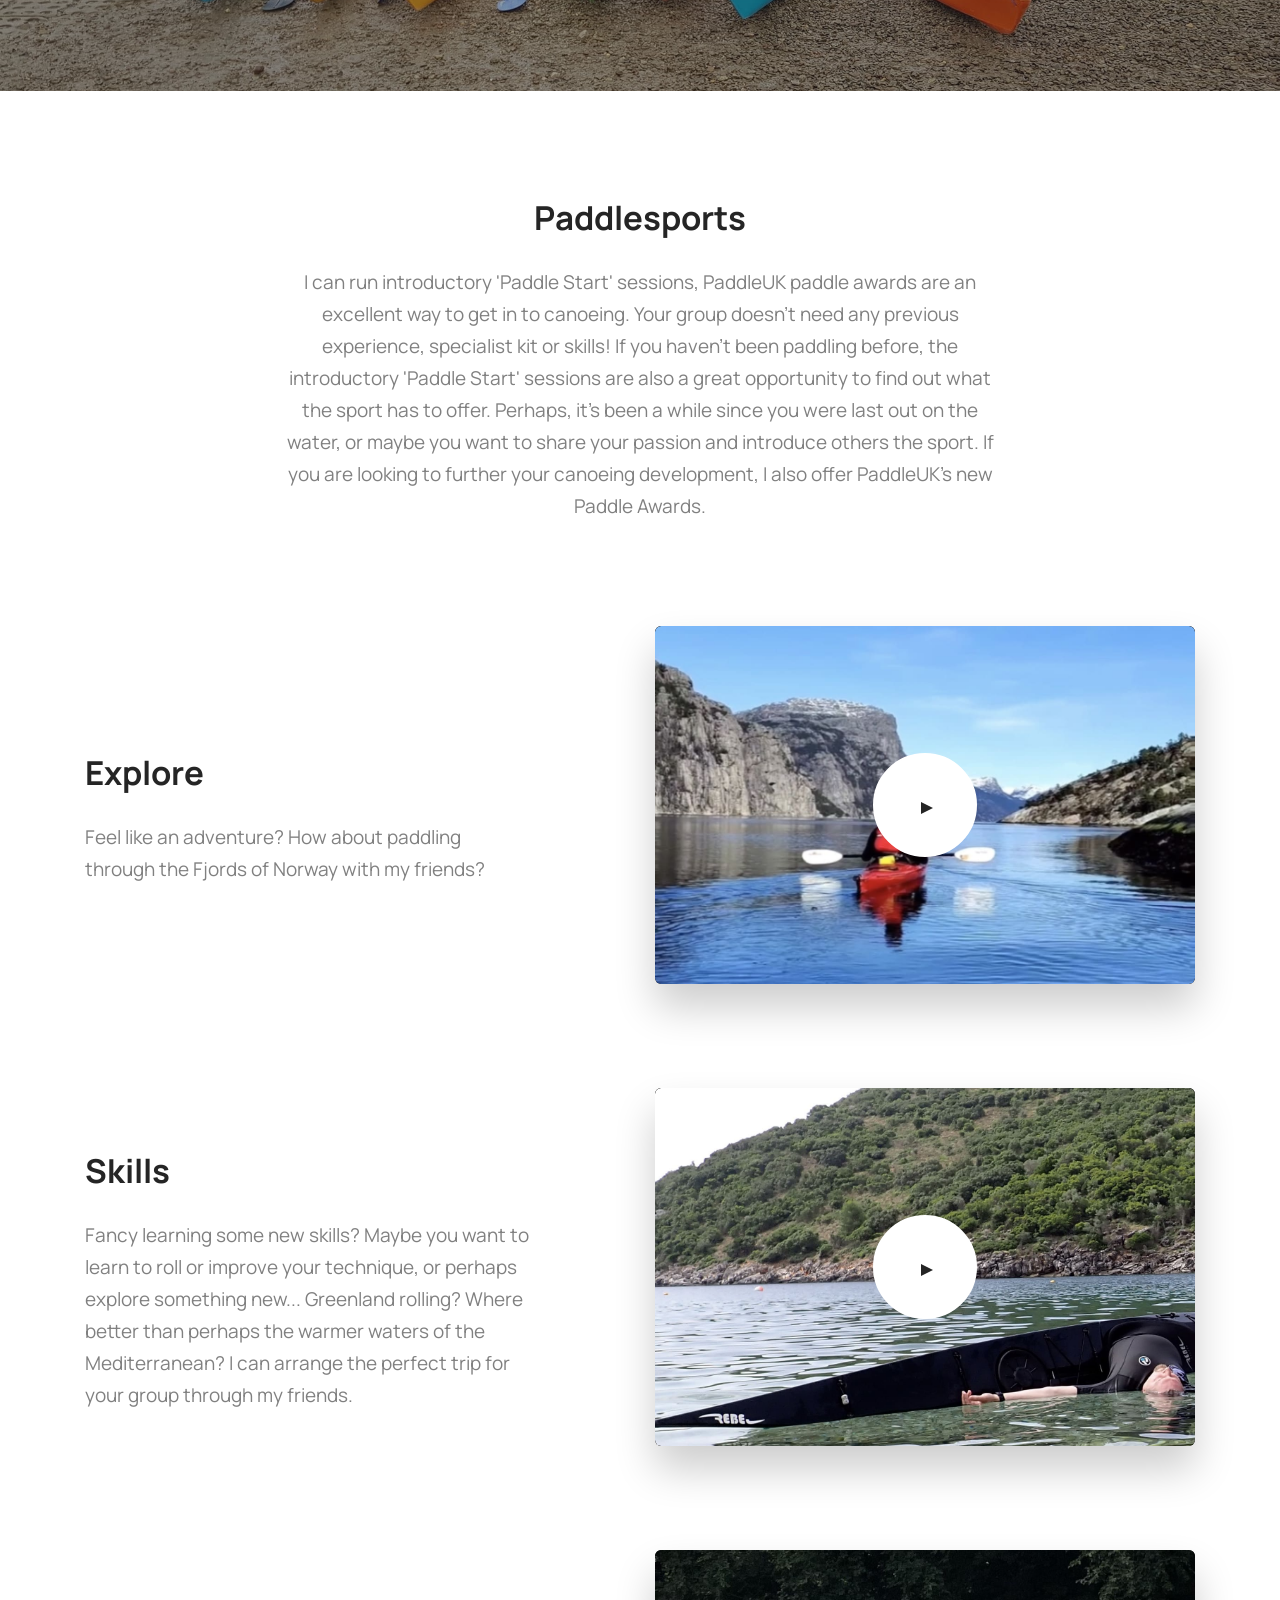
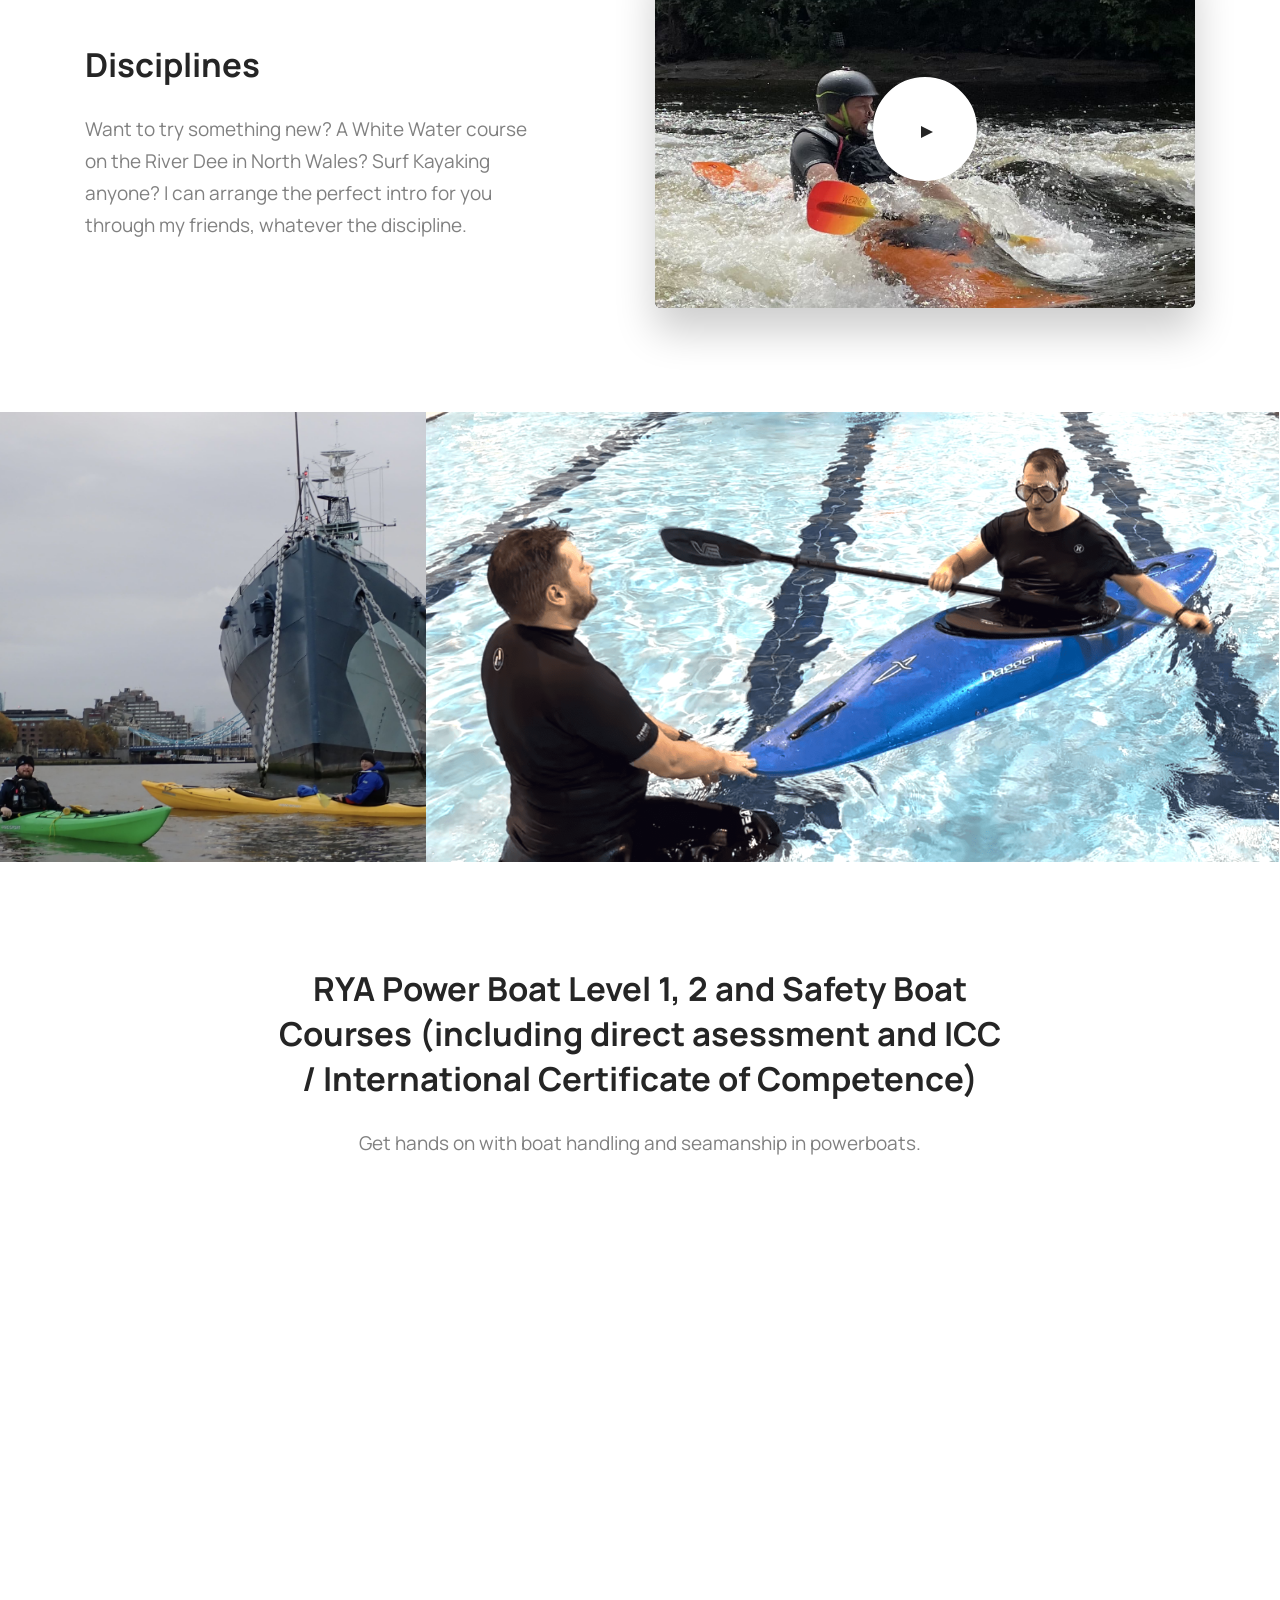
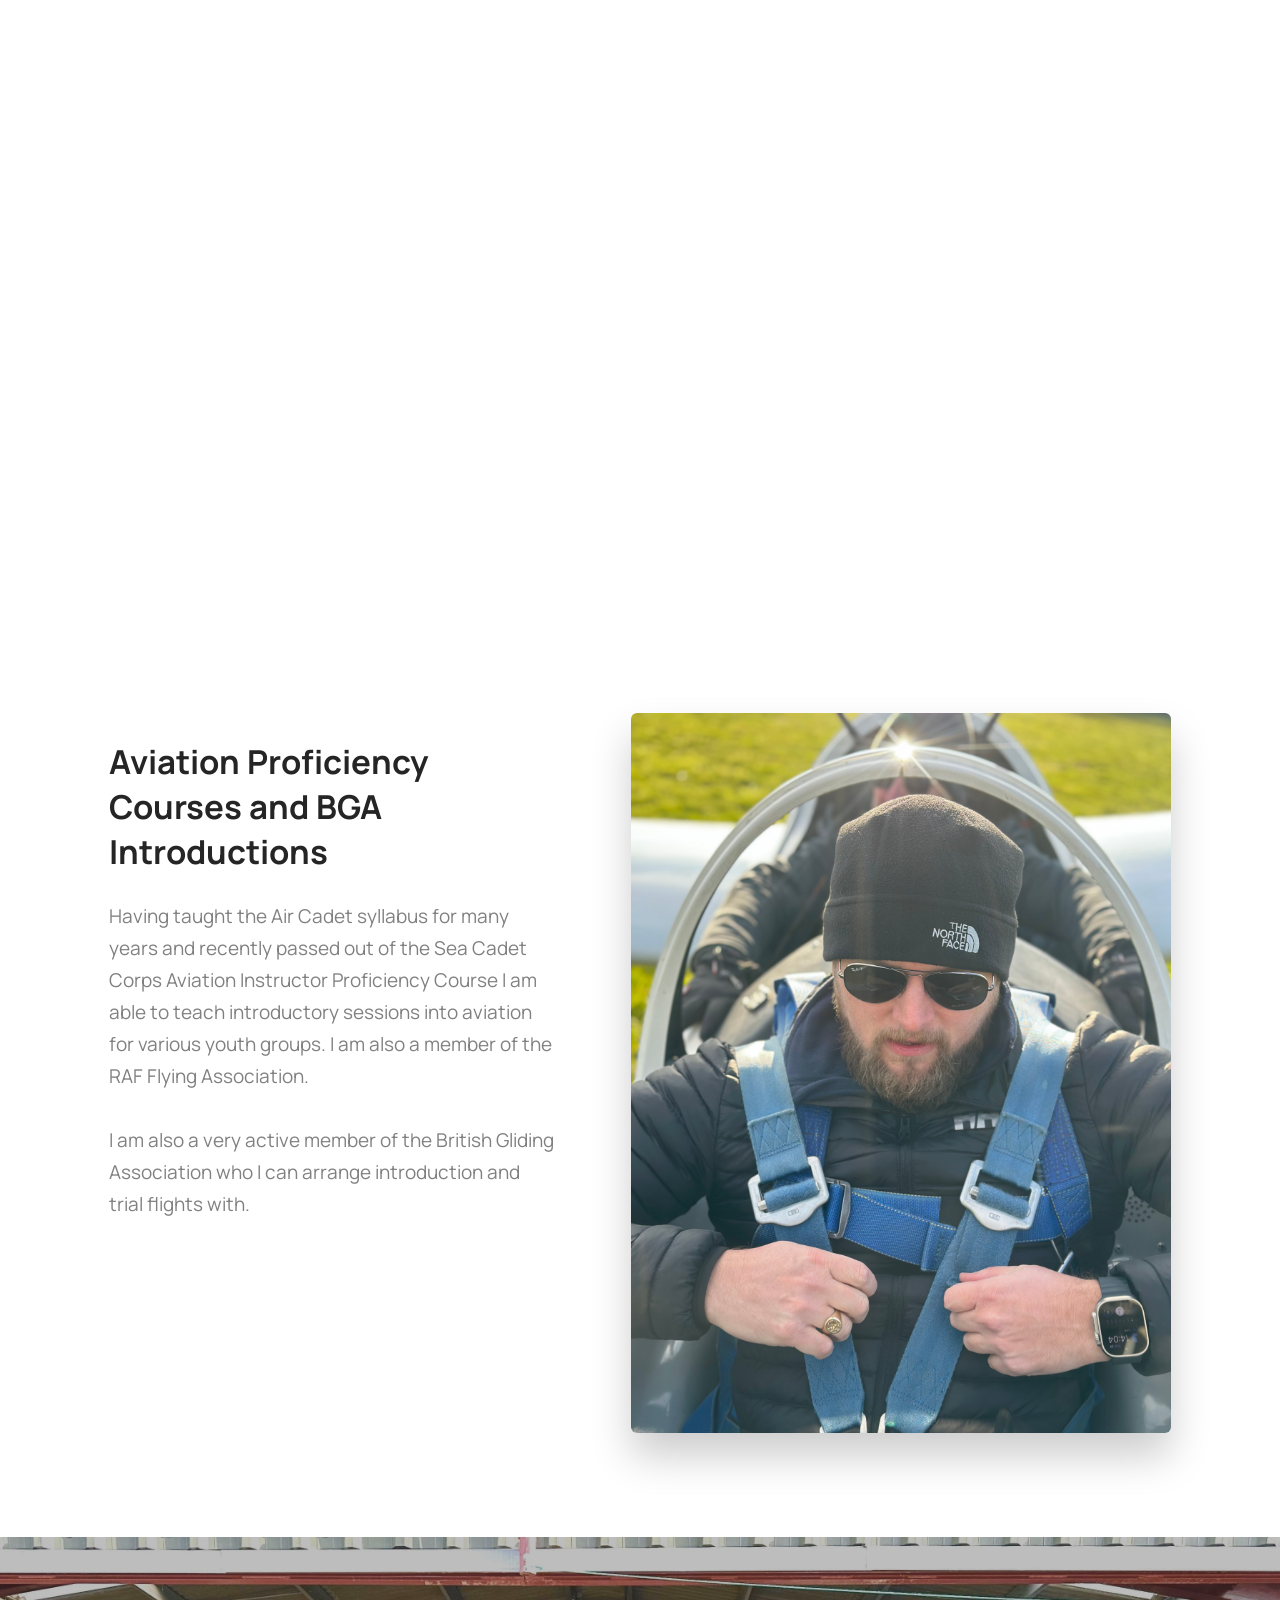
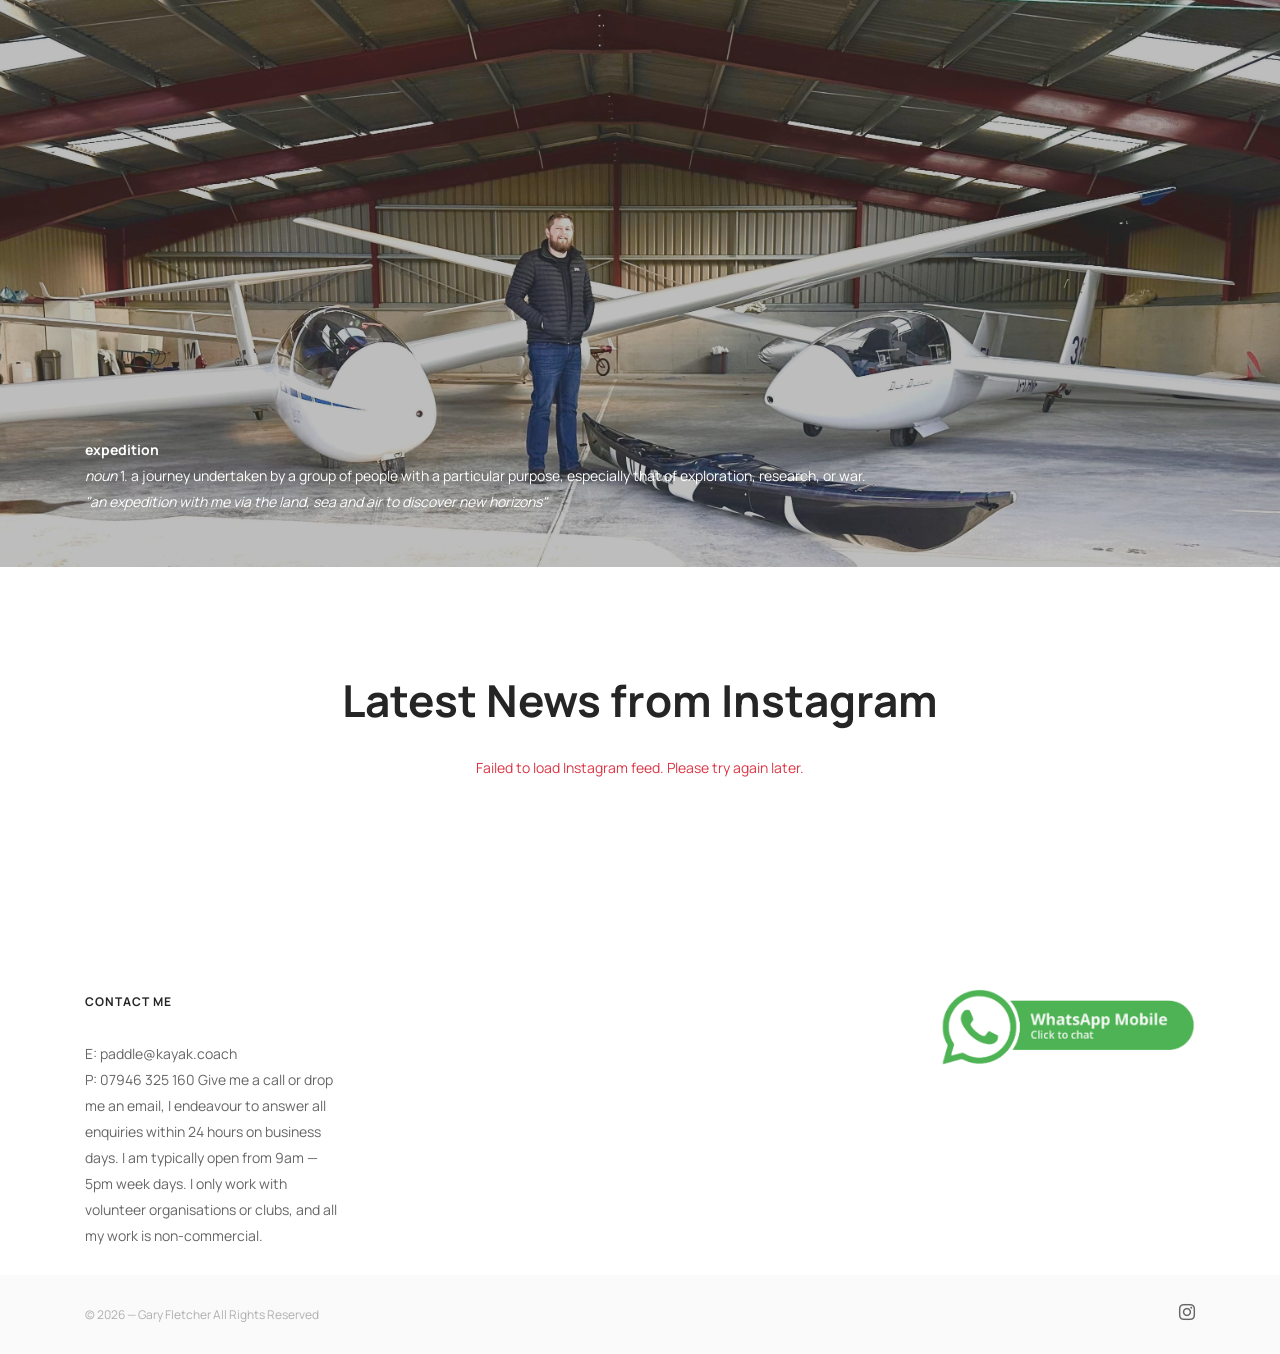
==== commit 437ea60c: "updates" ====
--- a/index.html
+++ b/index.html
@@ -570,6 +570,45 @@
         <script src="js/scripts.js"></script>
         <script>
             (function () {
+                var sections = document.querySelectorAll('section');
+
+                if (!('IntersectionObserver' in window) || window.matchMedia('(prefers-reduced-motion: reduce)').matches) {
+                    return;
+                }
+
+                sections.forEach(function (section) {
+                    section.classList.add('motion-reveal');
+                    section.querySelectorAll('.background-image-holder').forEach(function (image) {
+                        image.classList.add('motion-image');
+                    });
+                    section.querySelectorAll('img').forEach(function (image) {
+                        if (!image.closest('.background-image-holder')) {
+                            image.classList.add('motion-image');
+                        }
+                    });
+                });
+
+                document.documentElement.classList.add('motion-ready');
+
+                var observer = new IntersectionObserver(function (entries) {
+                    entries.forEach(function (entry) {
+                        if (entry.isIntersecting) {
+                            entry.target.classList.add('is-visible');
+                            observer.unobserve(entry.target);
+                        }
+                    });
+                }, {
+                    threshold: 0.12,
+                    rootMargin: '0px 0px -8% 0px'
+                });
+
+                sections.forEach(function (section) {
+                    observer.observe(section);
+                });
+            }());
+        </script>
+        <script>
+            (function () {
                 var modal = document.getElementById('movie-modal');
                 var frame = modal.querySelector('.movie-modal__frame');
                 var closeButton = modal.querySelector('.movie-modal__close');
--- a/css/custom.css
+++ b/css/custom.css
@@ -99,14 +99,41 @@
     transform: scale(1.08);
 }
 
-.video-cover .video-play-icon {
-    transition: transform 220ms ease, box-shadow 220ms ease;
+.motion-ready section.motion-reveal {
+    opacity: 0;
+    transform: translateY(36px);
+    transition: opacity 700ms ease, transform 700ms cubic-bezier(0.2, 0.8, 0.2, 1);
 }
 
-.video-cover:hover .video-play-icon,
-.video-cover .video-play-icon:focus {
-    transform: scale(1.1);
-    box-shadow: 0 8px 24px rgba(0, 0, 0, 0.3);
+.motion-ready section.motion-reveal.is-visible {
+    opacity: 1;
+    transform: translateY(0);
+}
+
+.motion-ready section.motion-reveal .motion-image {
+    opacity: 0;
+    transform: scale(1.035);
+    transition: opacity 900ms ease 120ms, transform 1100ms cubic-bezier(0.2, 0.8, 0.2, 1) 120ms;
+}
+
+.motion-ready section.motion-reveal.is-visible .motion-image {
+    opacity: 1;
+    transform: scale(1);
+}
+
+.project-thumb,
+.video-cover {
+    overflow: hidden;
+}
+
+.project-thumb .background-image-holder,
+.video-cover .background-image-holder {
+    transition: transform 600ms cubic-bezier(0.2, 0.8, 0.2, 1);
+}
+
+section.motion-reveal.is-visible .project-thumb:hover .background-image-holder,
+section.motion-reveal.is-visible .video-cover:hover .background-image-holder {
+    transform: scale(1.025);
 }
 
 body.movie-modal-open {
@@ -117,7 +144,16 @@
     .movie-modal,
     .movie-modal__dialog,
     .movie-modal__close,
-    .video-cover .video-play-icon {
+    .motion-ready section.motion-reveal,
+    .motion-ready section.motion-reveal .motion-image,
+    .project-thumb .background-image-holder,
+    .video-cover .background-image-holder {
         transition: none;
     }
+
+    .motion-ready section.motion-reveal,
+    .motion-ready section.motion-reveal .motion-image {
+        opacity: 1;
+        transform: none;
+    }
 }
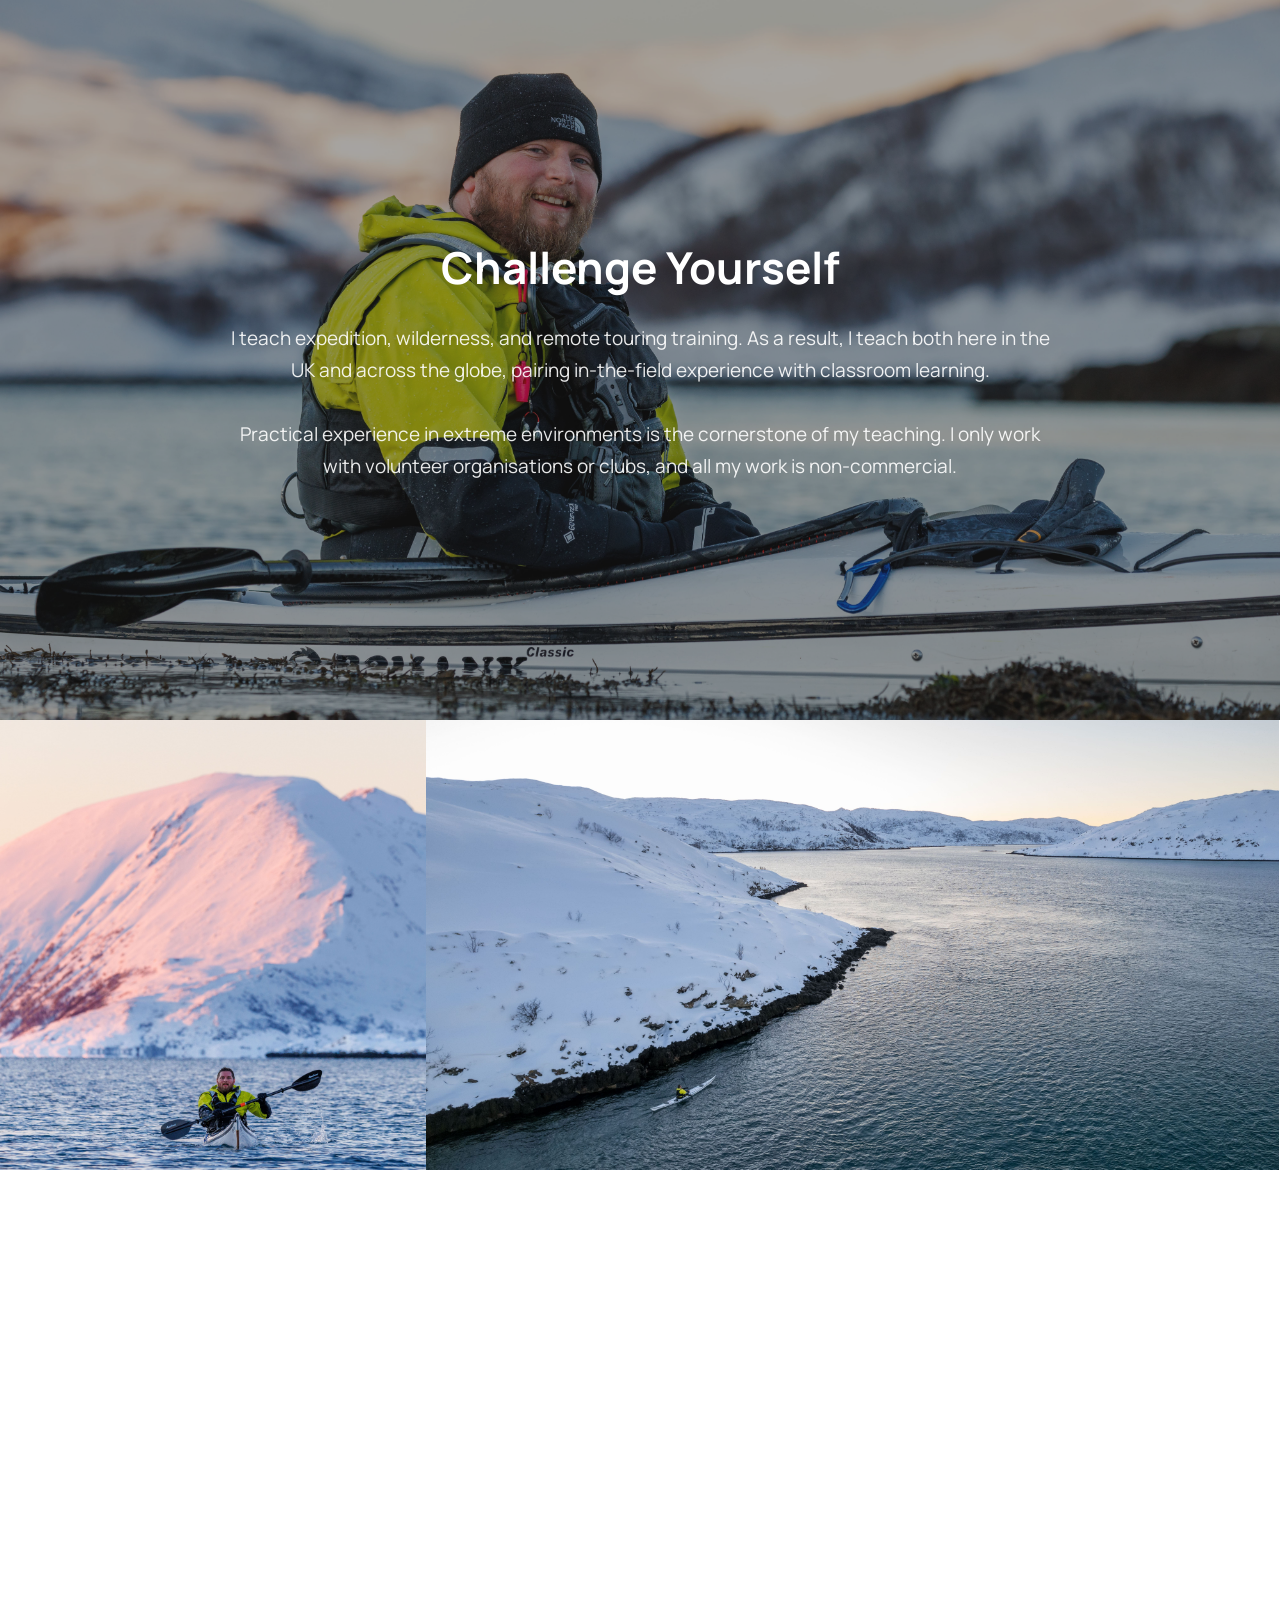
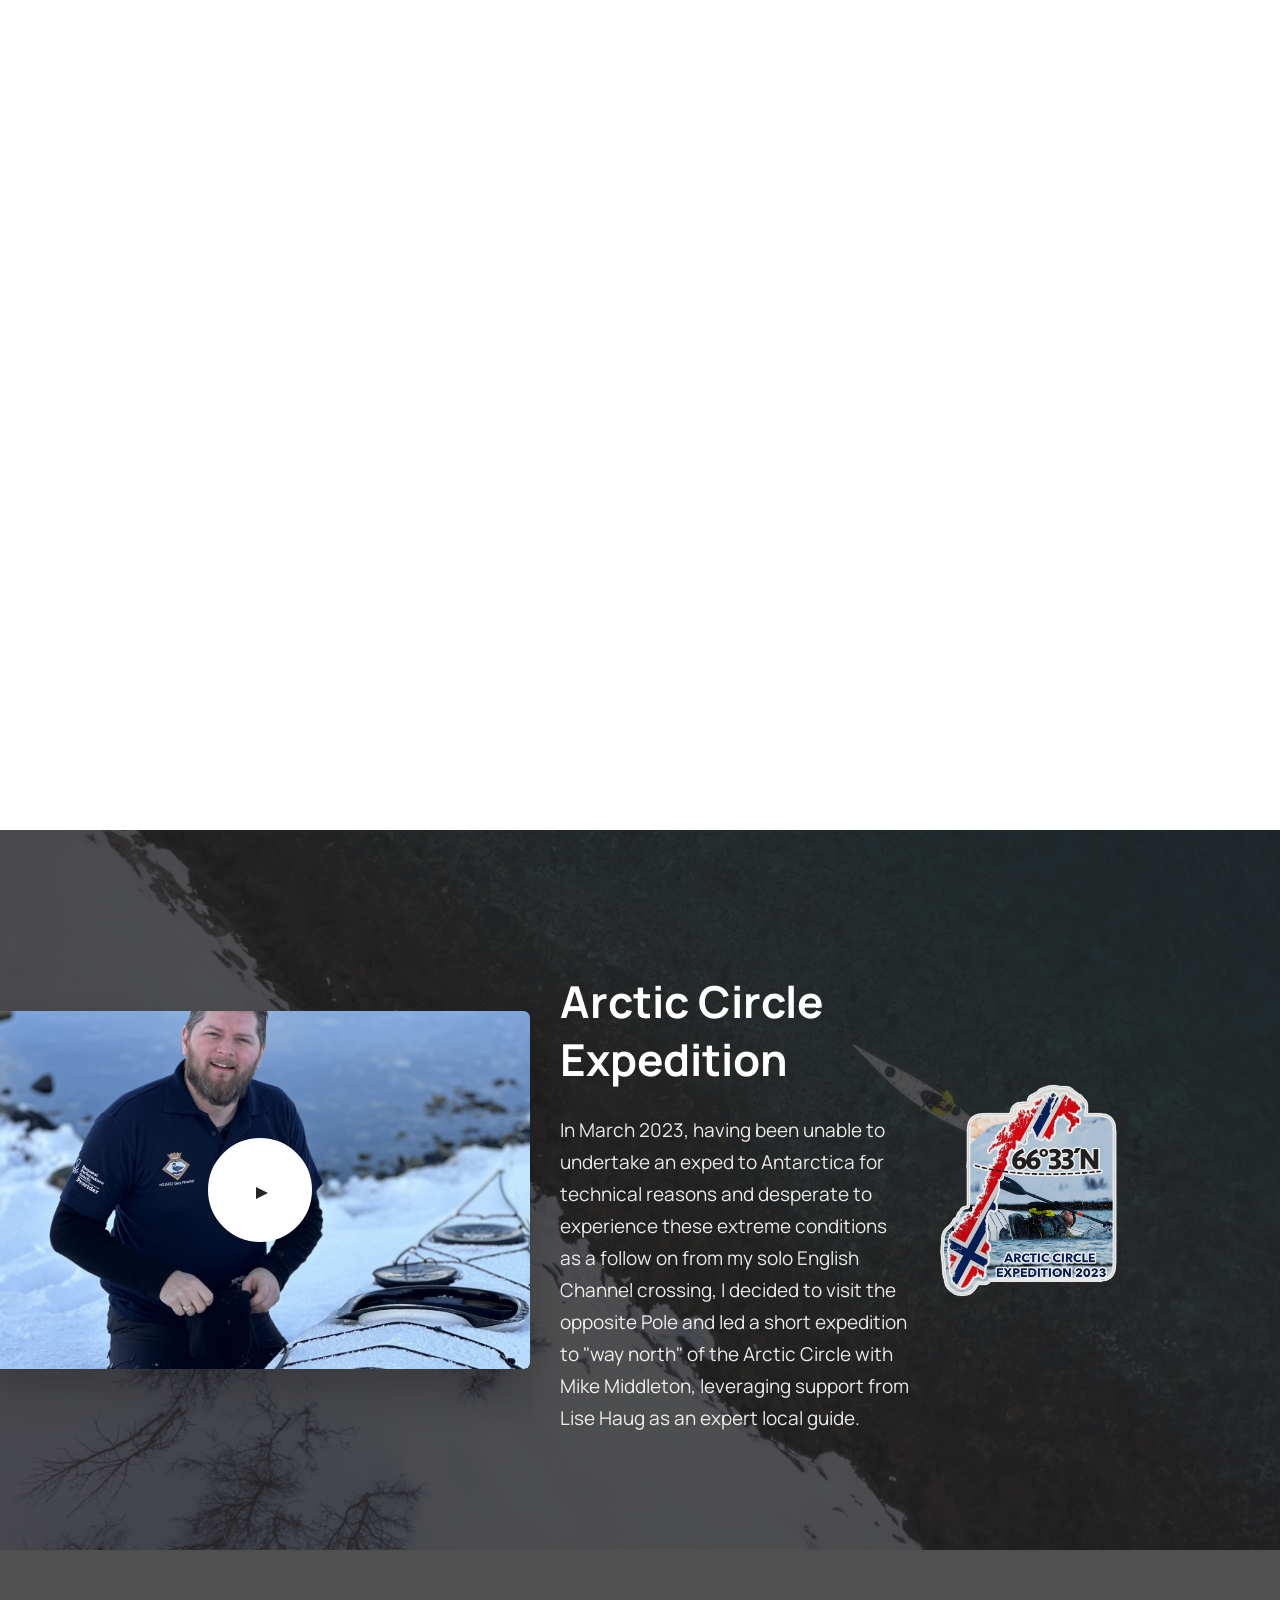
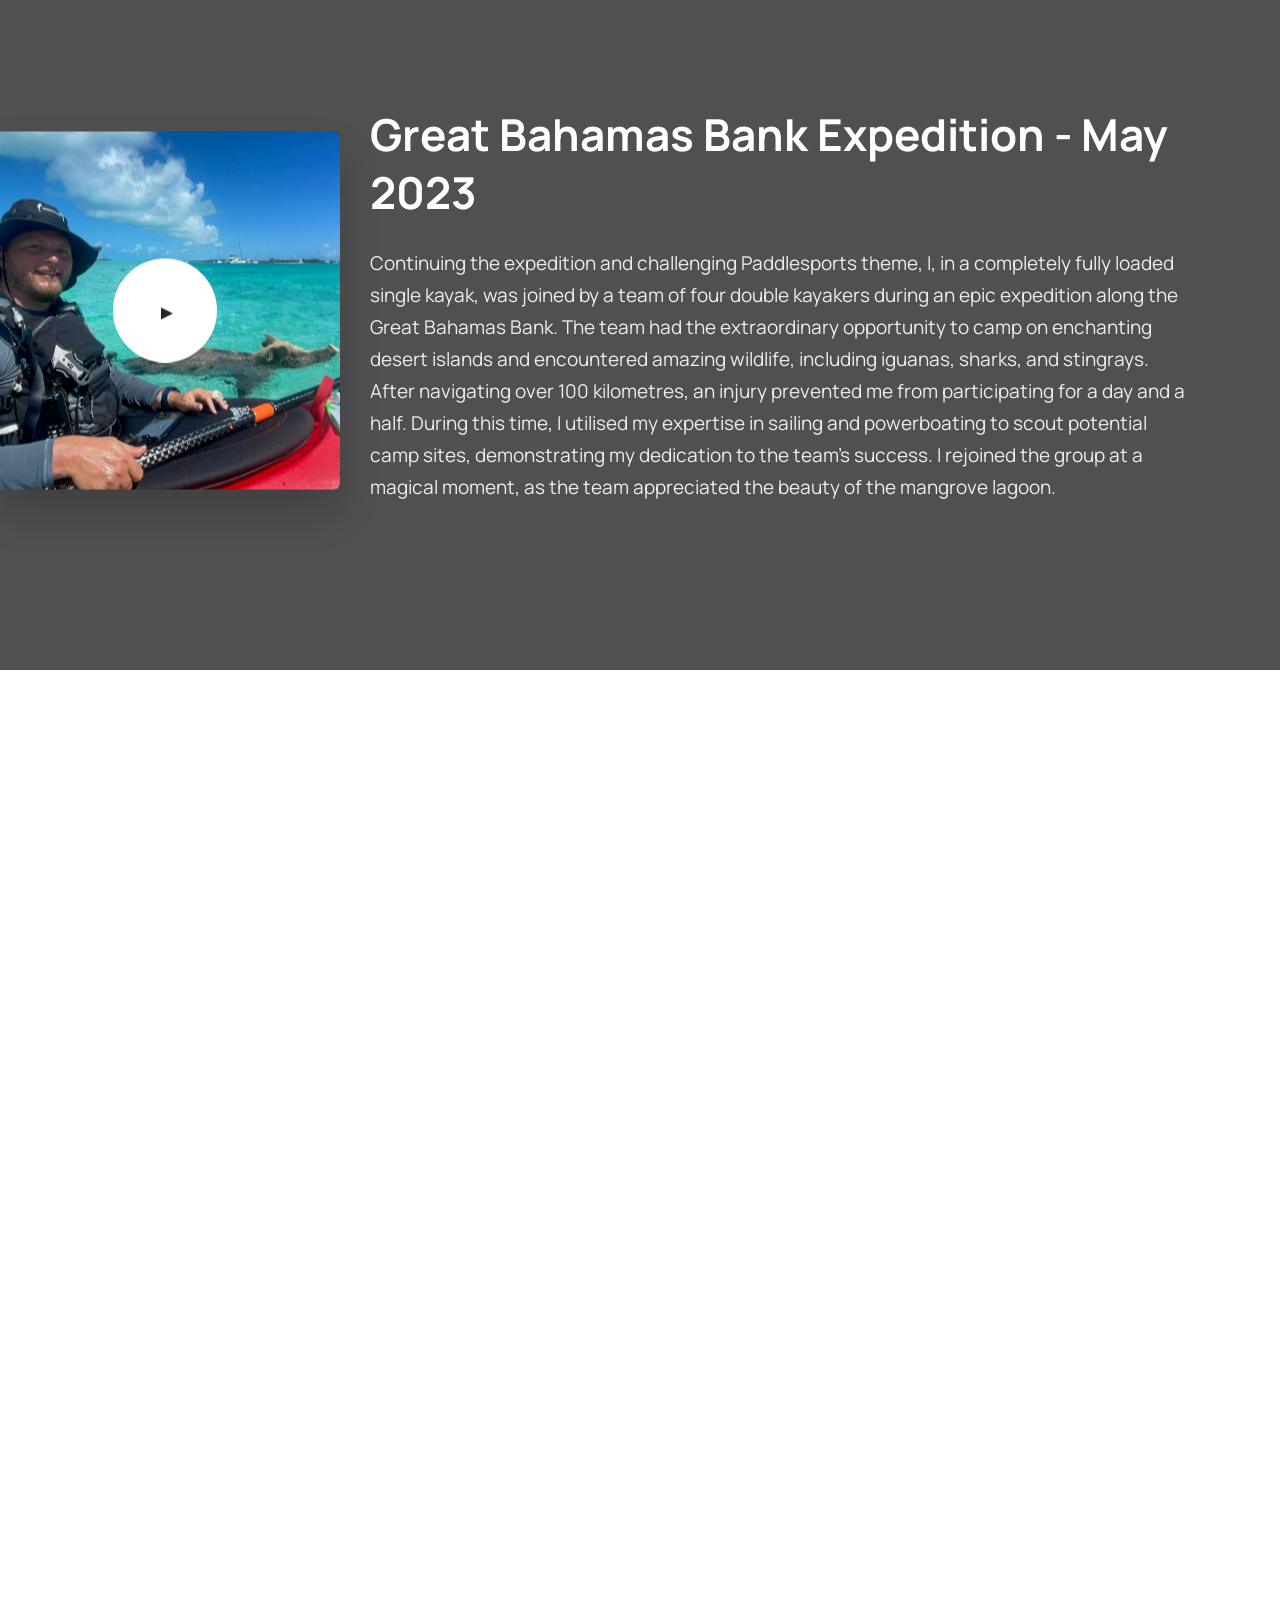
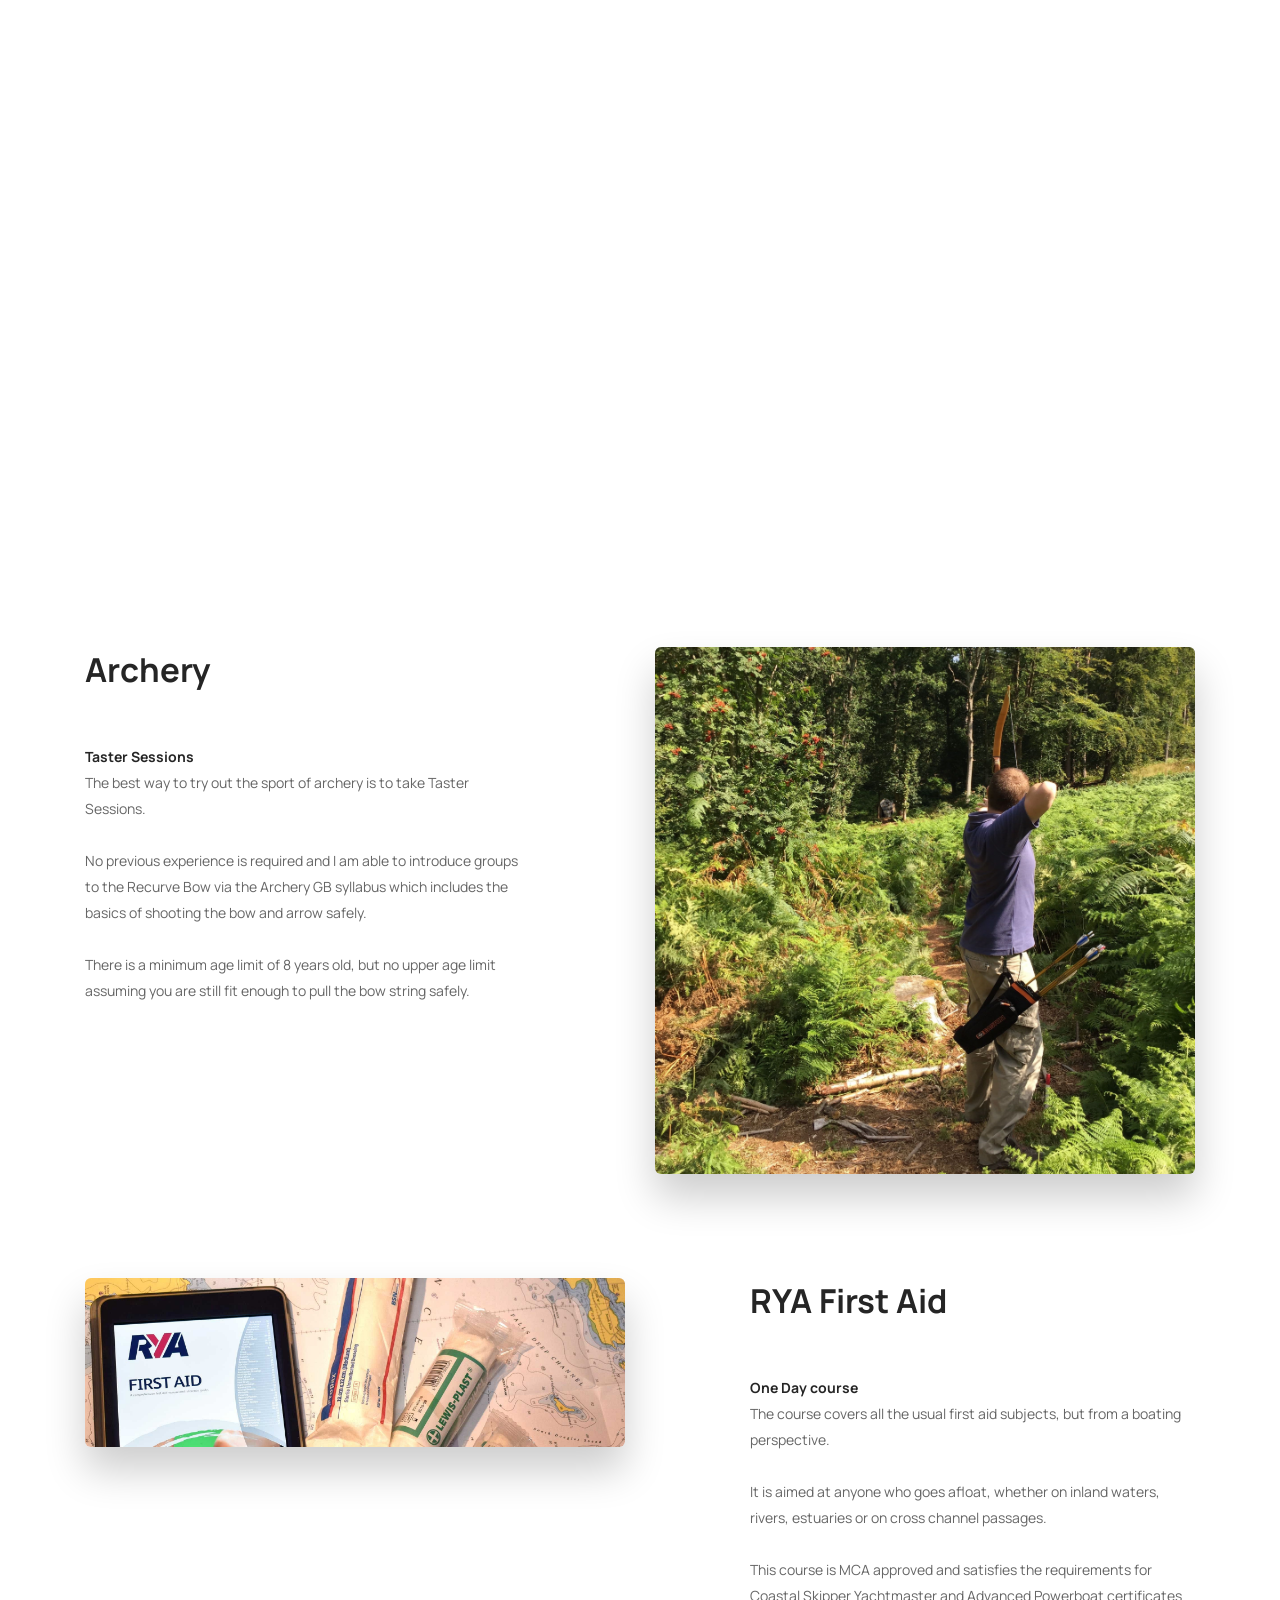
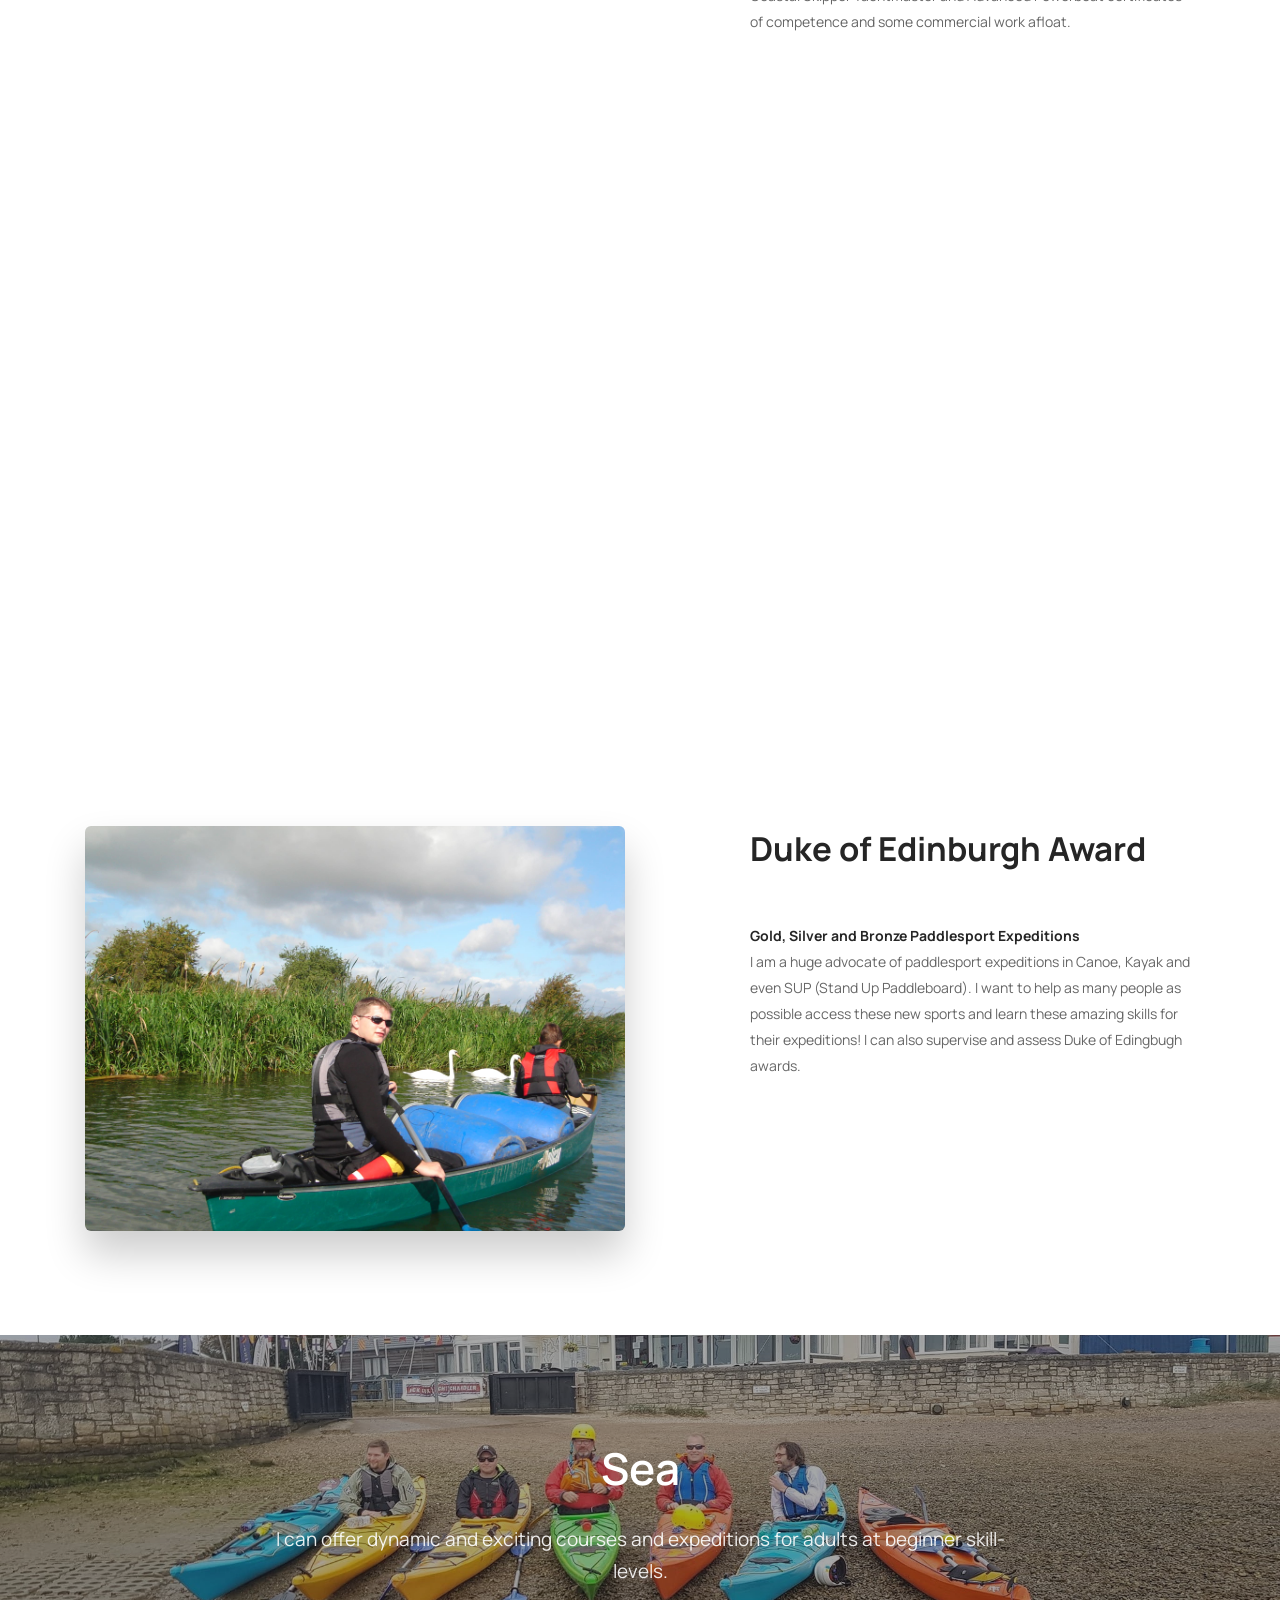
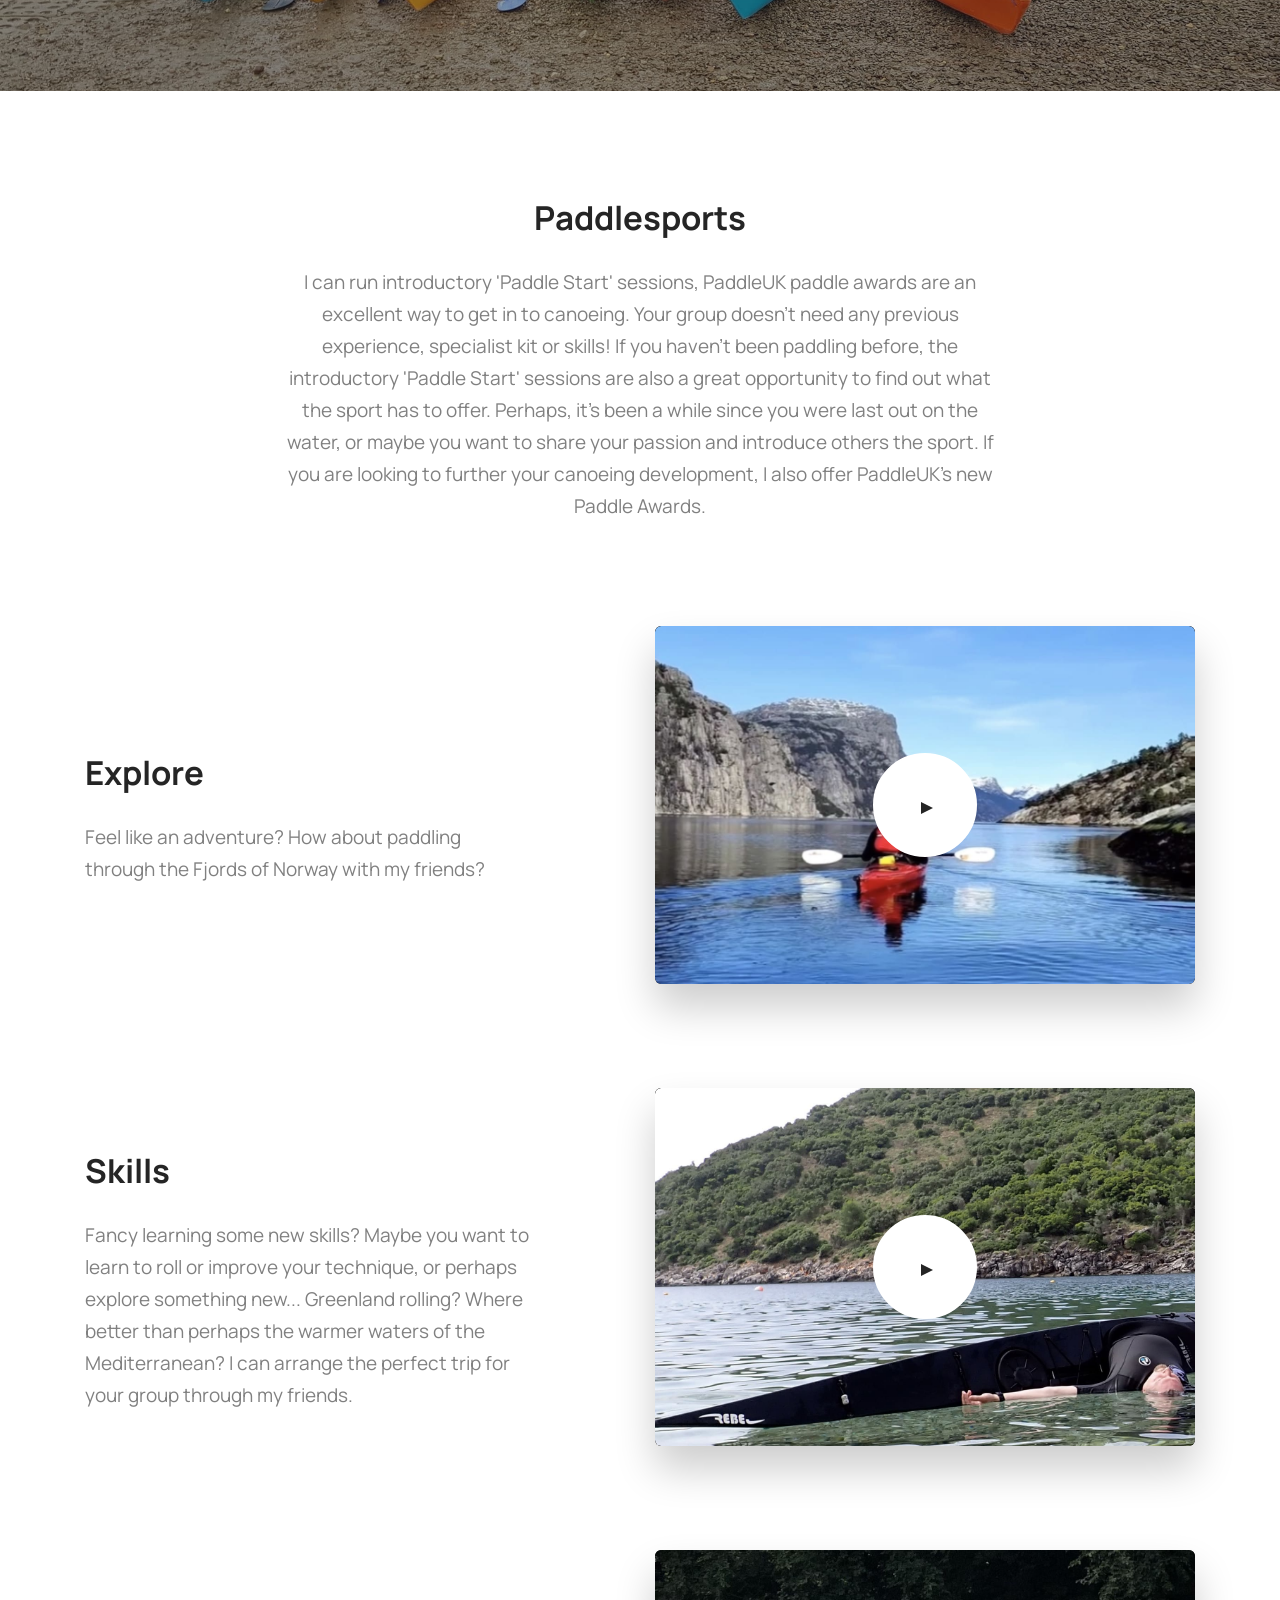
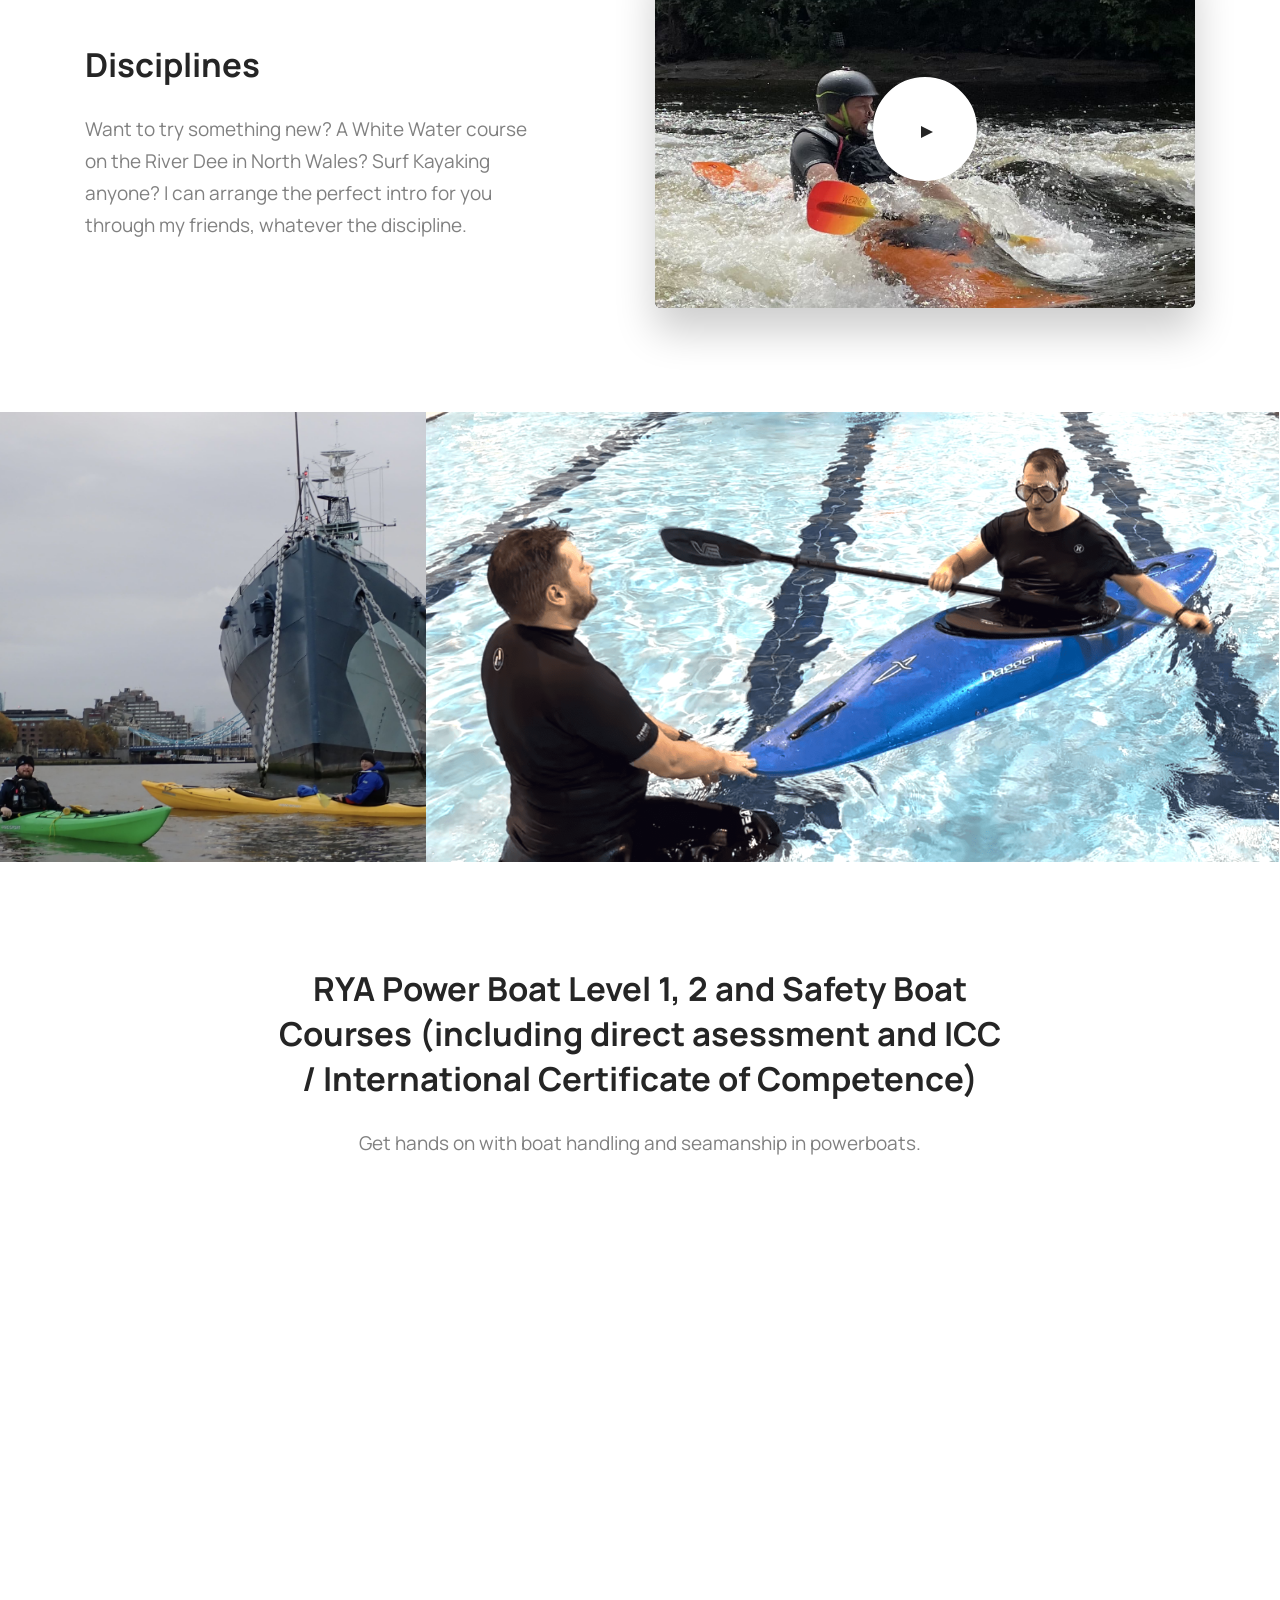
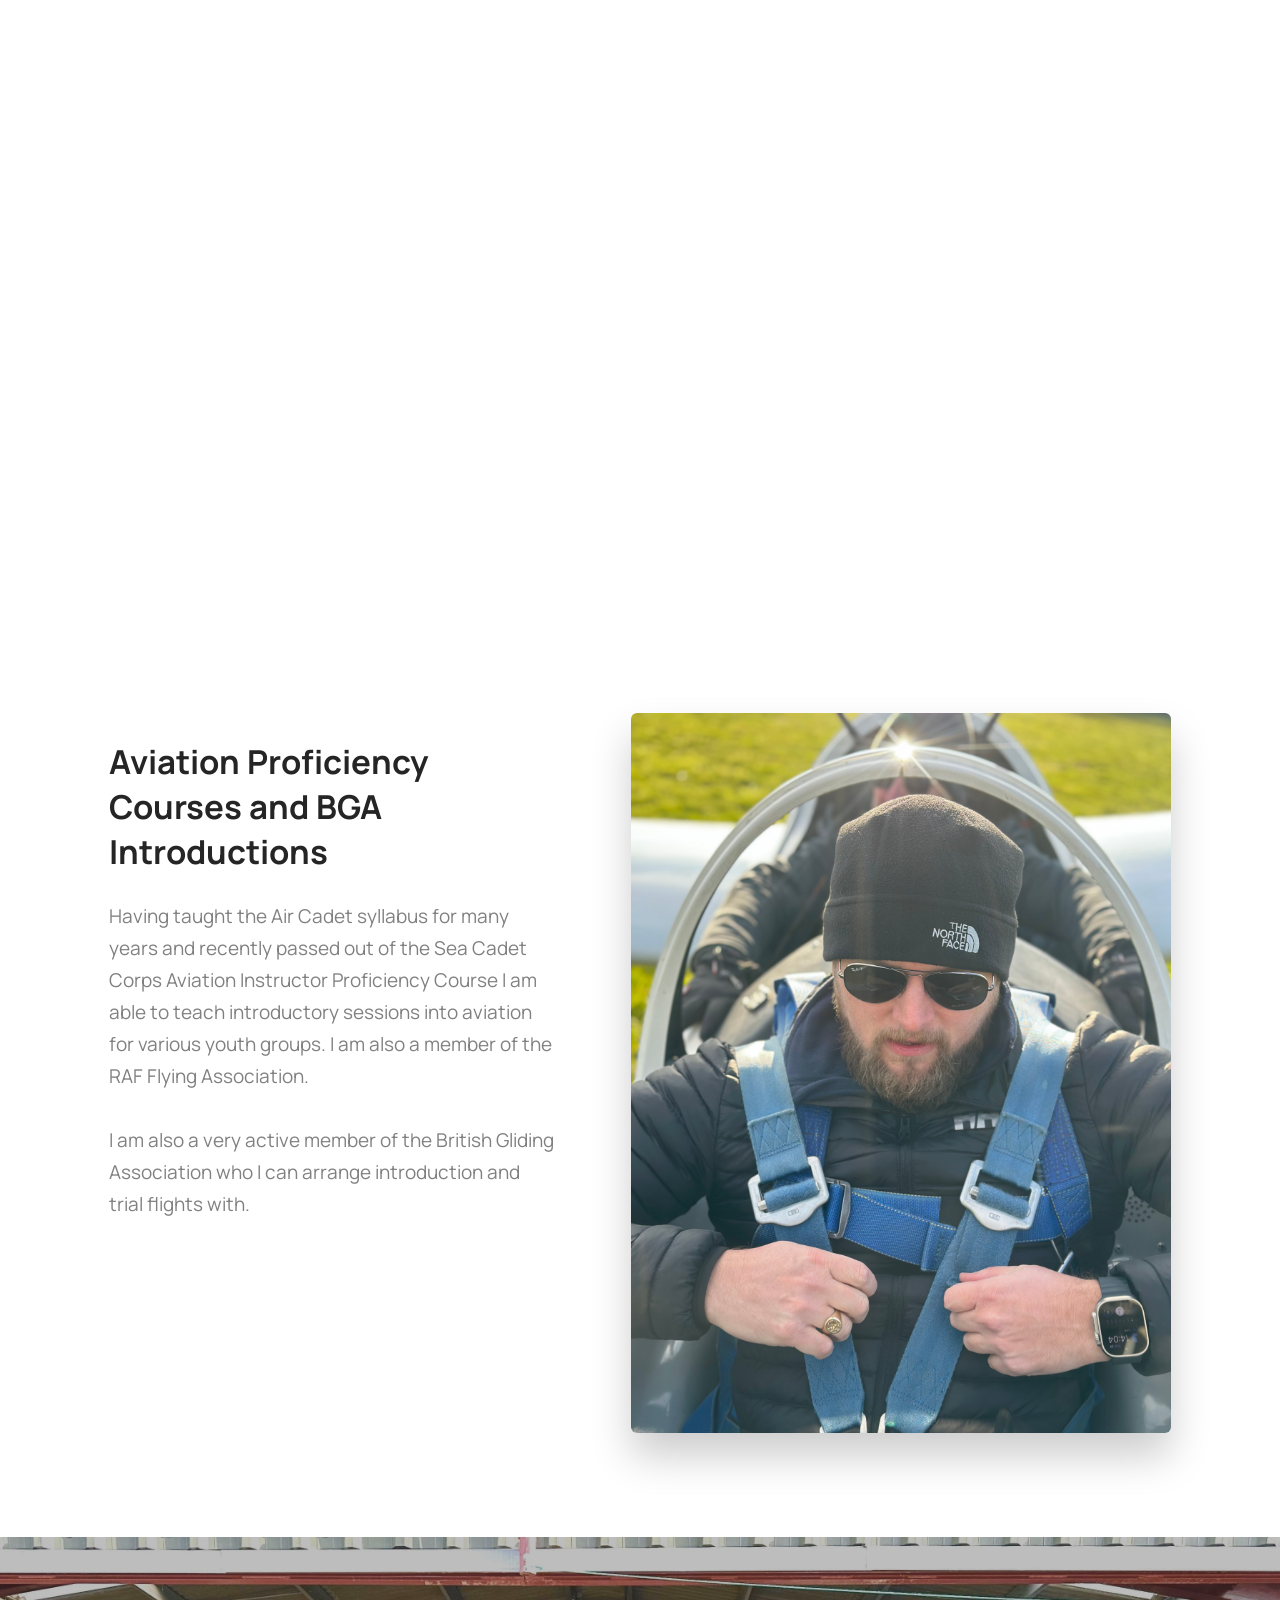
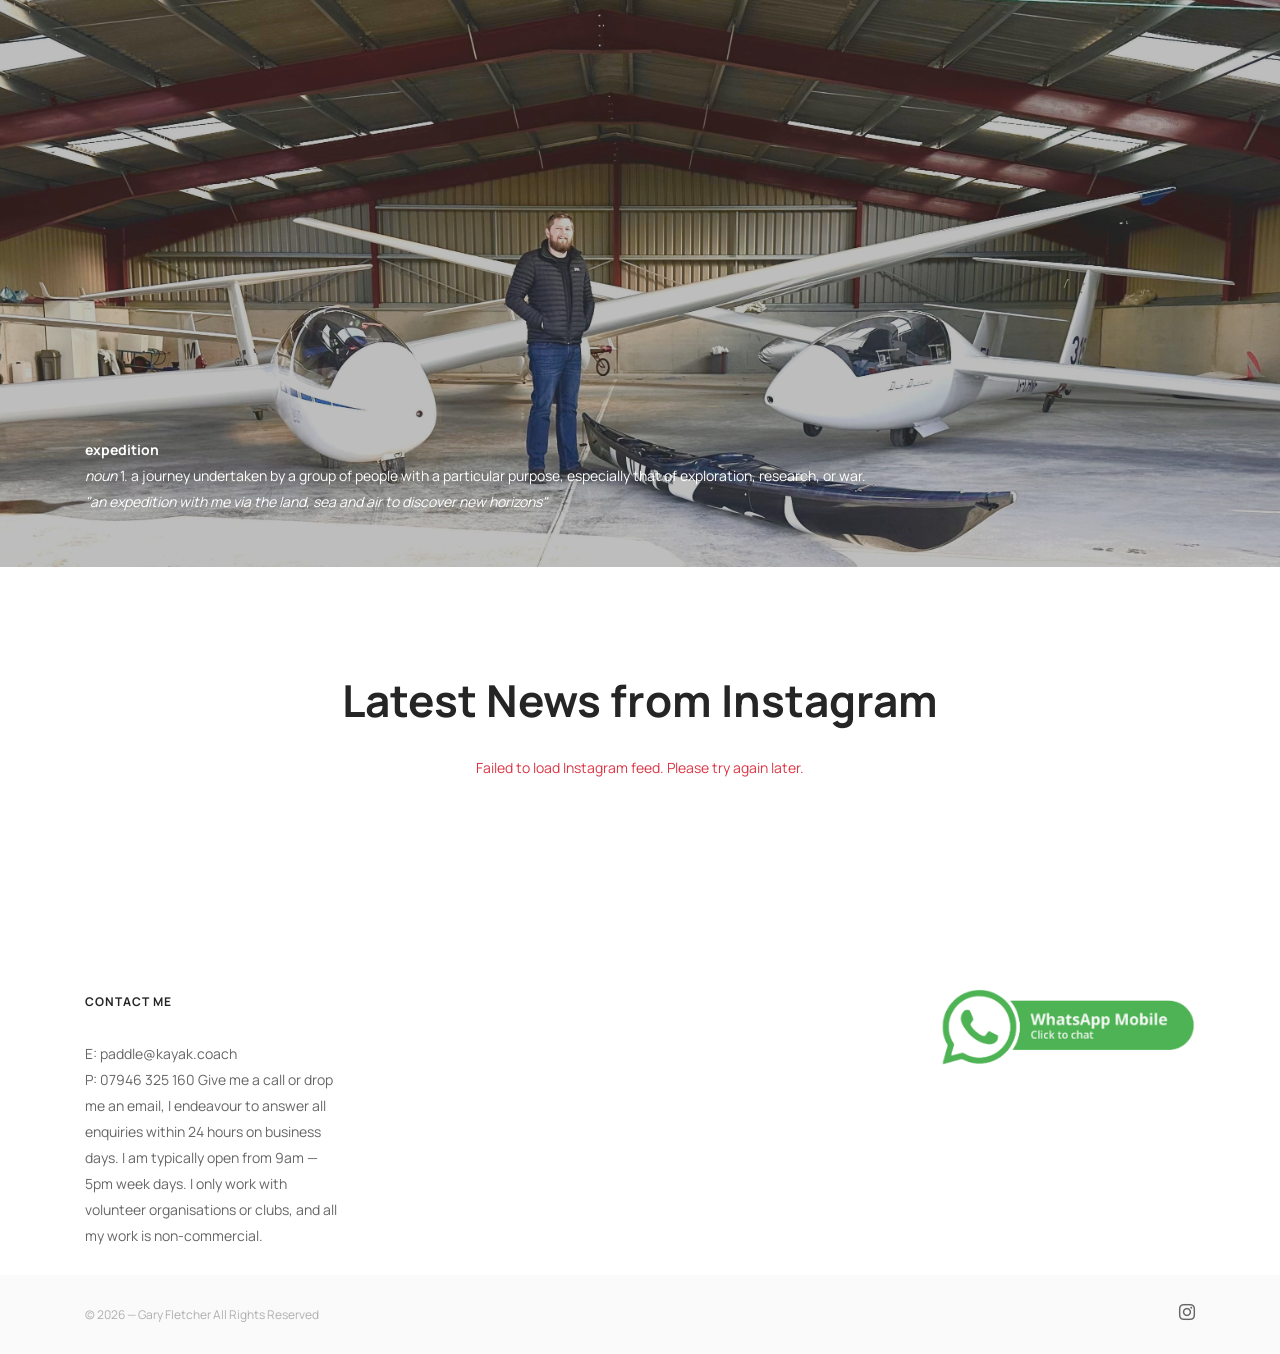
==== commit 847049fe: "img fix" ====
--- a/index.html
+++ b/index.html
@@ -18,7 +18,7 @@
         <link href="css/bootstrap.css" rel="stylesheet" type="text/css" media="all" />
         <link href="css/stack-interface.css" rel="stylesheet" type="text/css" media="all" />
         <link href="css/theme.css" rel="stylesheet" type="text/css" media="all" />
-        <link href="css/custom.css" rel="stylesheet" type="text/css" media="all" />
+        <link href="css/custom.css?v=20260630" rel="stylesheet" type="text/css" media="all" />
         <link rel="preconnect" href="https://fonts.googleapis.com">
         <link rel="preconnect" href="https://fonts.gstatic.com" crossorigin>
         <link href="https://fonts.googleapis.com/css2?family=Manrope:wght@400;500;600;700;800&display=swap" rel="stylesheet">
@@ -38,7 +38,7 @@
                 </div>
             </section>
 
-            <section class="unpad">
+            <section class="unpad hero-gallery">
                 <div class="masonry masonry--gapless">
                     <div class="masonry__container masonry--active">
                         <div class="masonry__item col-lg-4 col-md-6 col-12 filter-digital" data-masonry-filter="Digital">
@@ -59,7 +59,7 @@
                 </div>
             </section>
 
-            <section class="unpad">
+            <section class="unpad hero-gallery">
                 <div class="masonry masonry--gapless">
                     <div class="masonry__container masonry--active">
                         <div class="masonry__item col-lg-4 col-md-6 col-12 filter-digital" data-masonry-filter="Digital">
--- a/css/custom.css
+++ b/css/custom.css
@@ -140,6 +140,38 @@
     overflow: hidden;
 }
 
+@media (max-width: 767px) {
+    /*
+     * The theme gives height utility classes vertical padding on mobile,
+     * reducing these landscape images to shallow, heavily cropped strips.
+     * Let the source images establish their natural height instead.
+     */
+    .hero-gallery .project-thumb {
+        height: auto;
+        padding: 0;
+        overflow: visible;
+    }
+
+    .hero-gallery .hover-element__initial,
+    .hero-gallery .background-image-holder {
+        position: relative;
+        height: auto;
+        background: none !important;
+        transform: none !important;
+    }
+
+    .hero-gallery .background-image-holder img {
+        display: block;
+        width: 100%;
+        height: auto;
+    }
+
+    /* Scaled full-width reveal images can otherwise widen the mobile page. */
+    .motion-ready section.motion-reveal .motion-image {
+        transform: none;
+    }
+}
+
 @media (prefers-reduced-motion: reduce) {
     .movie-modal,
     .movie-modal__dialog,
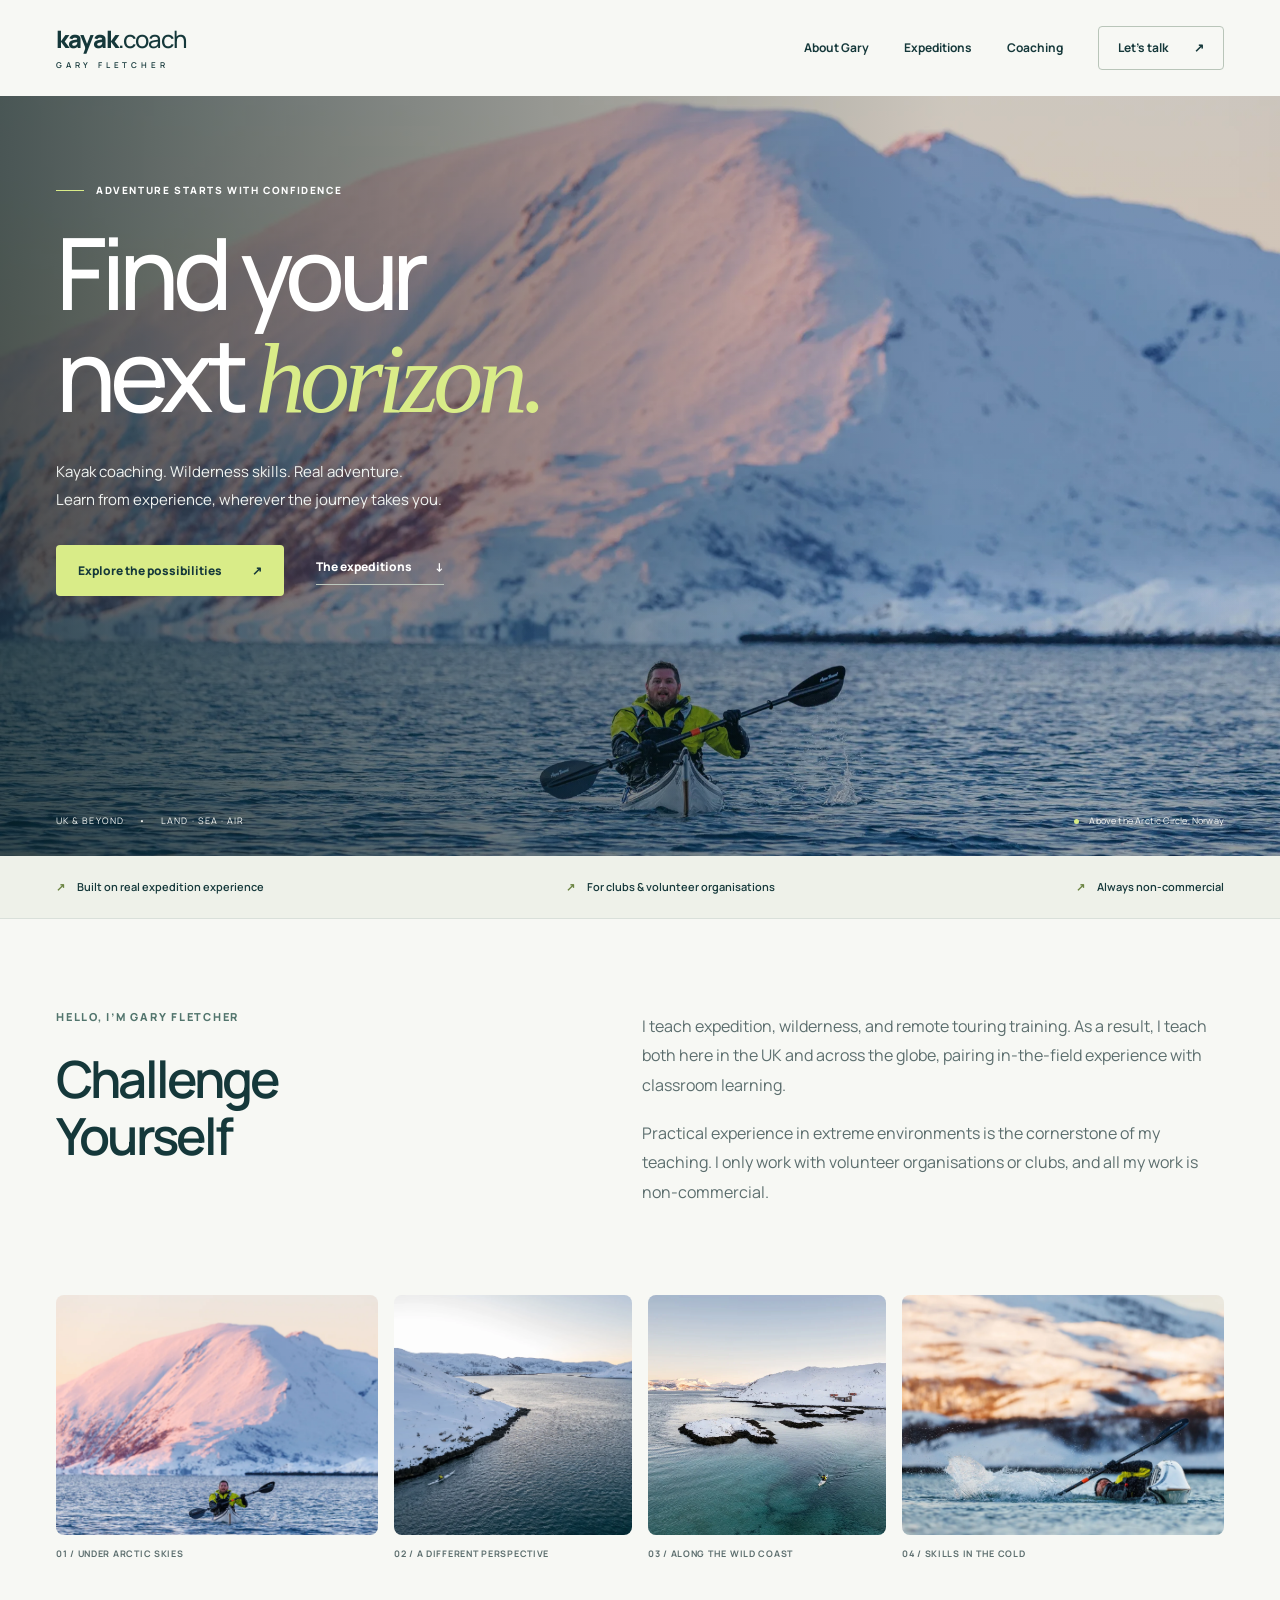
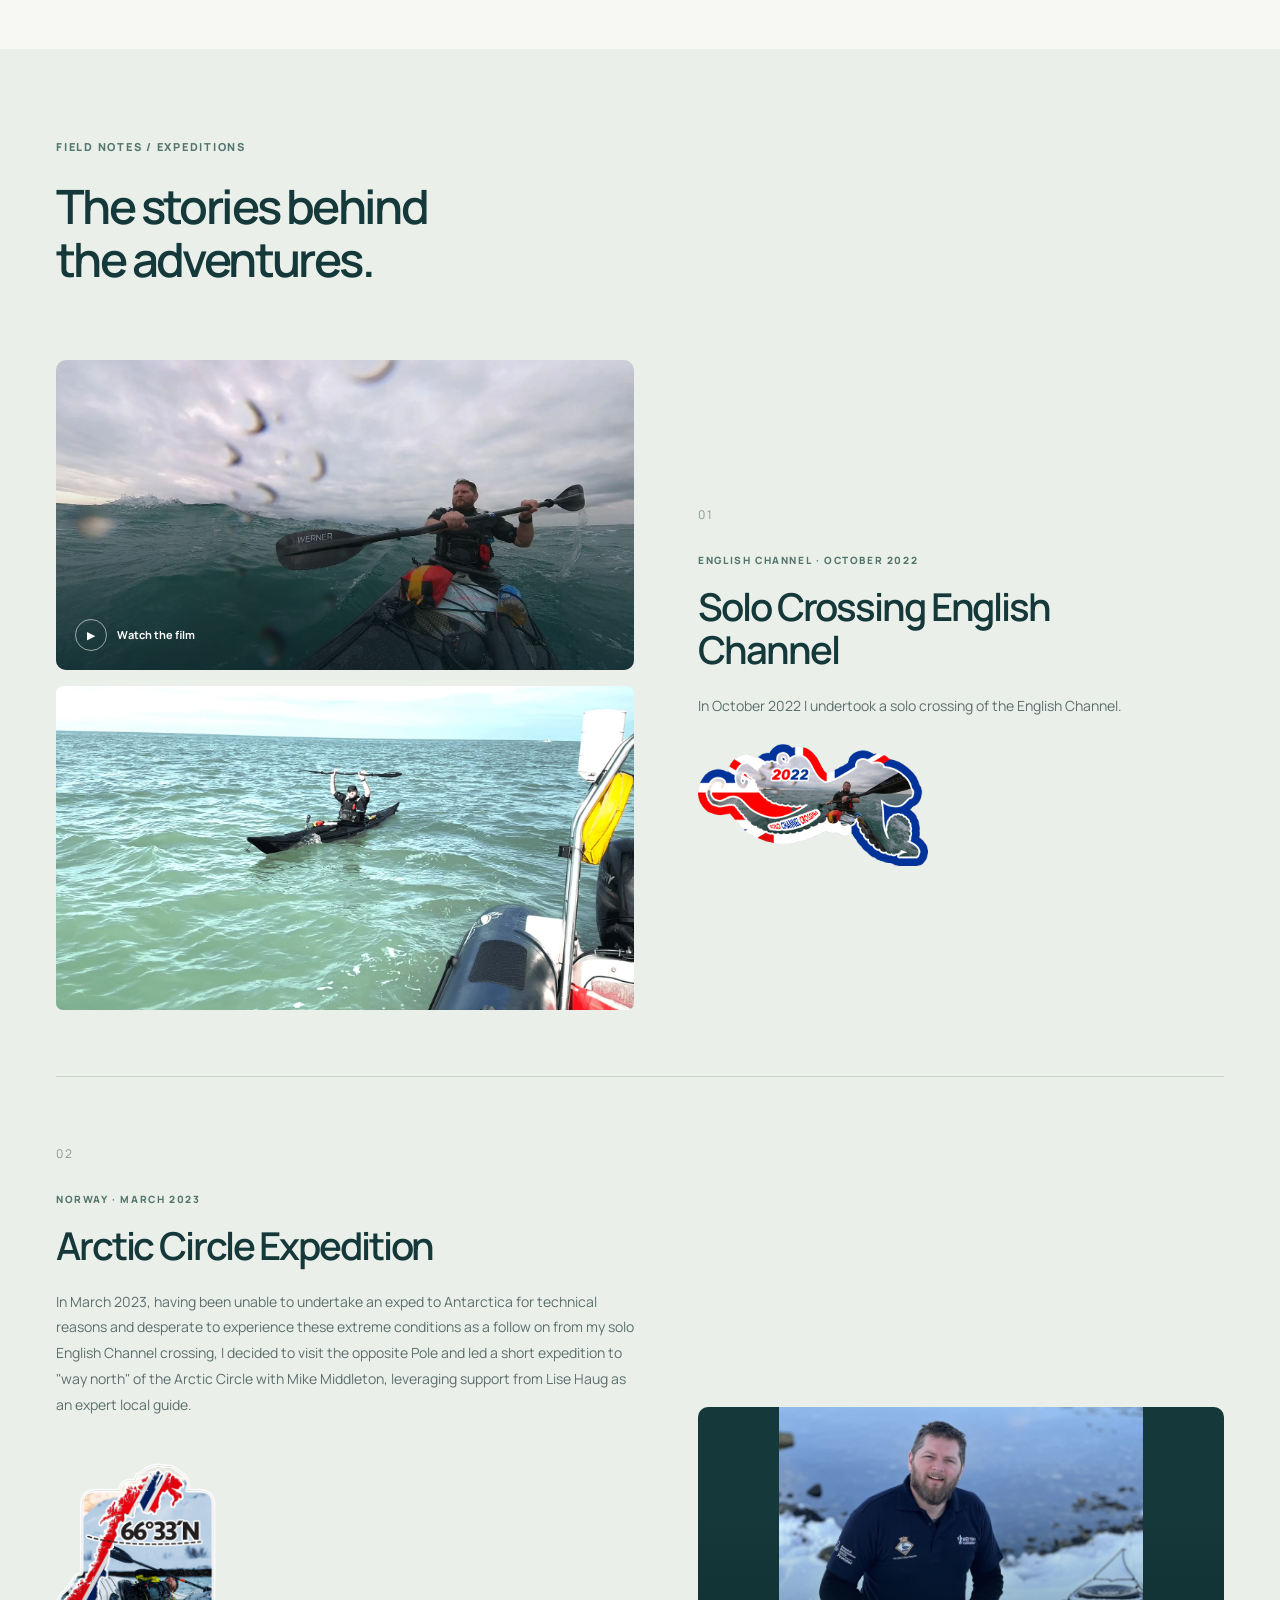
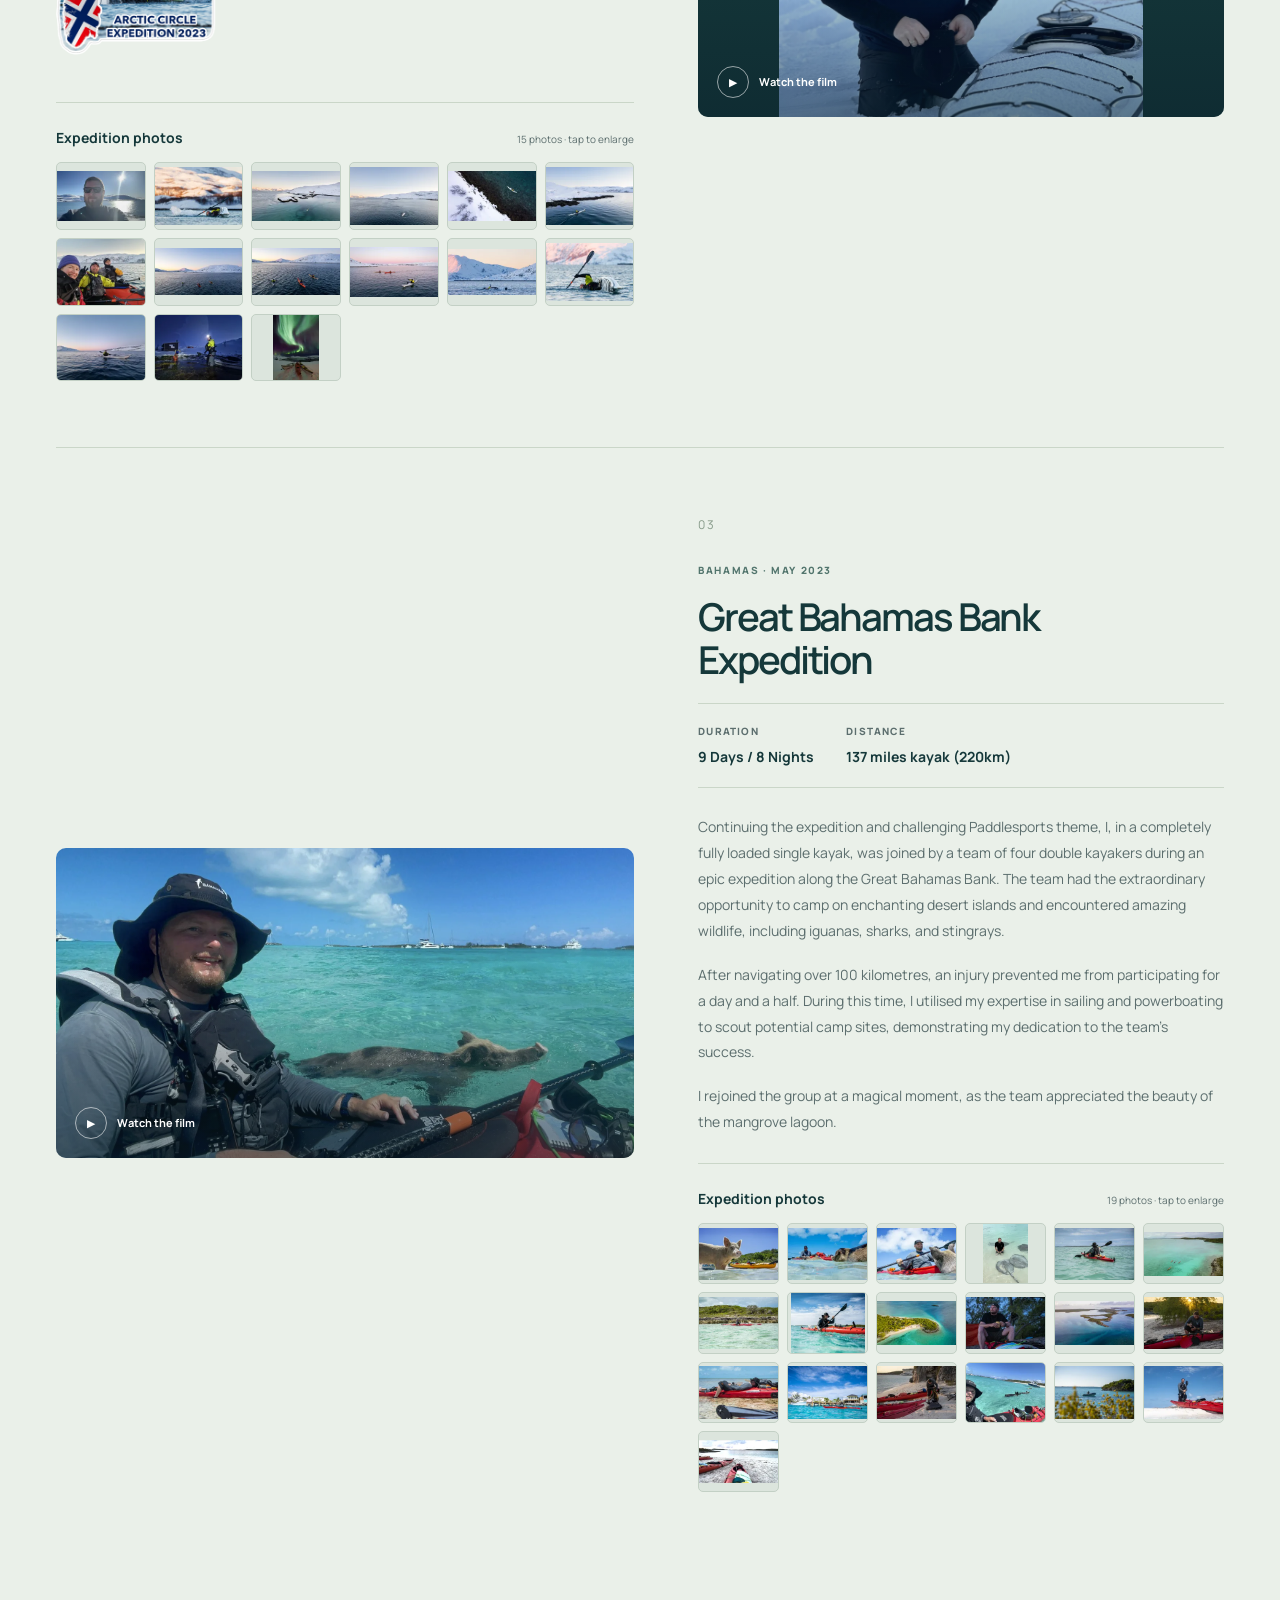
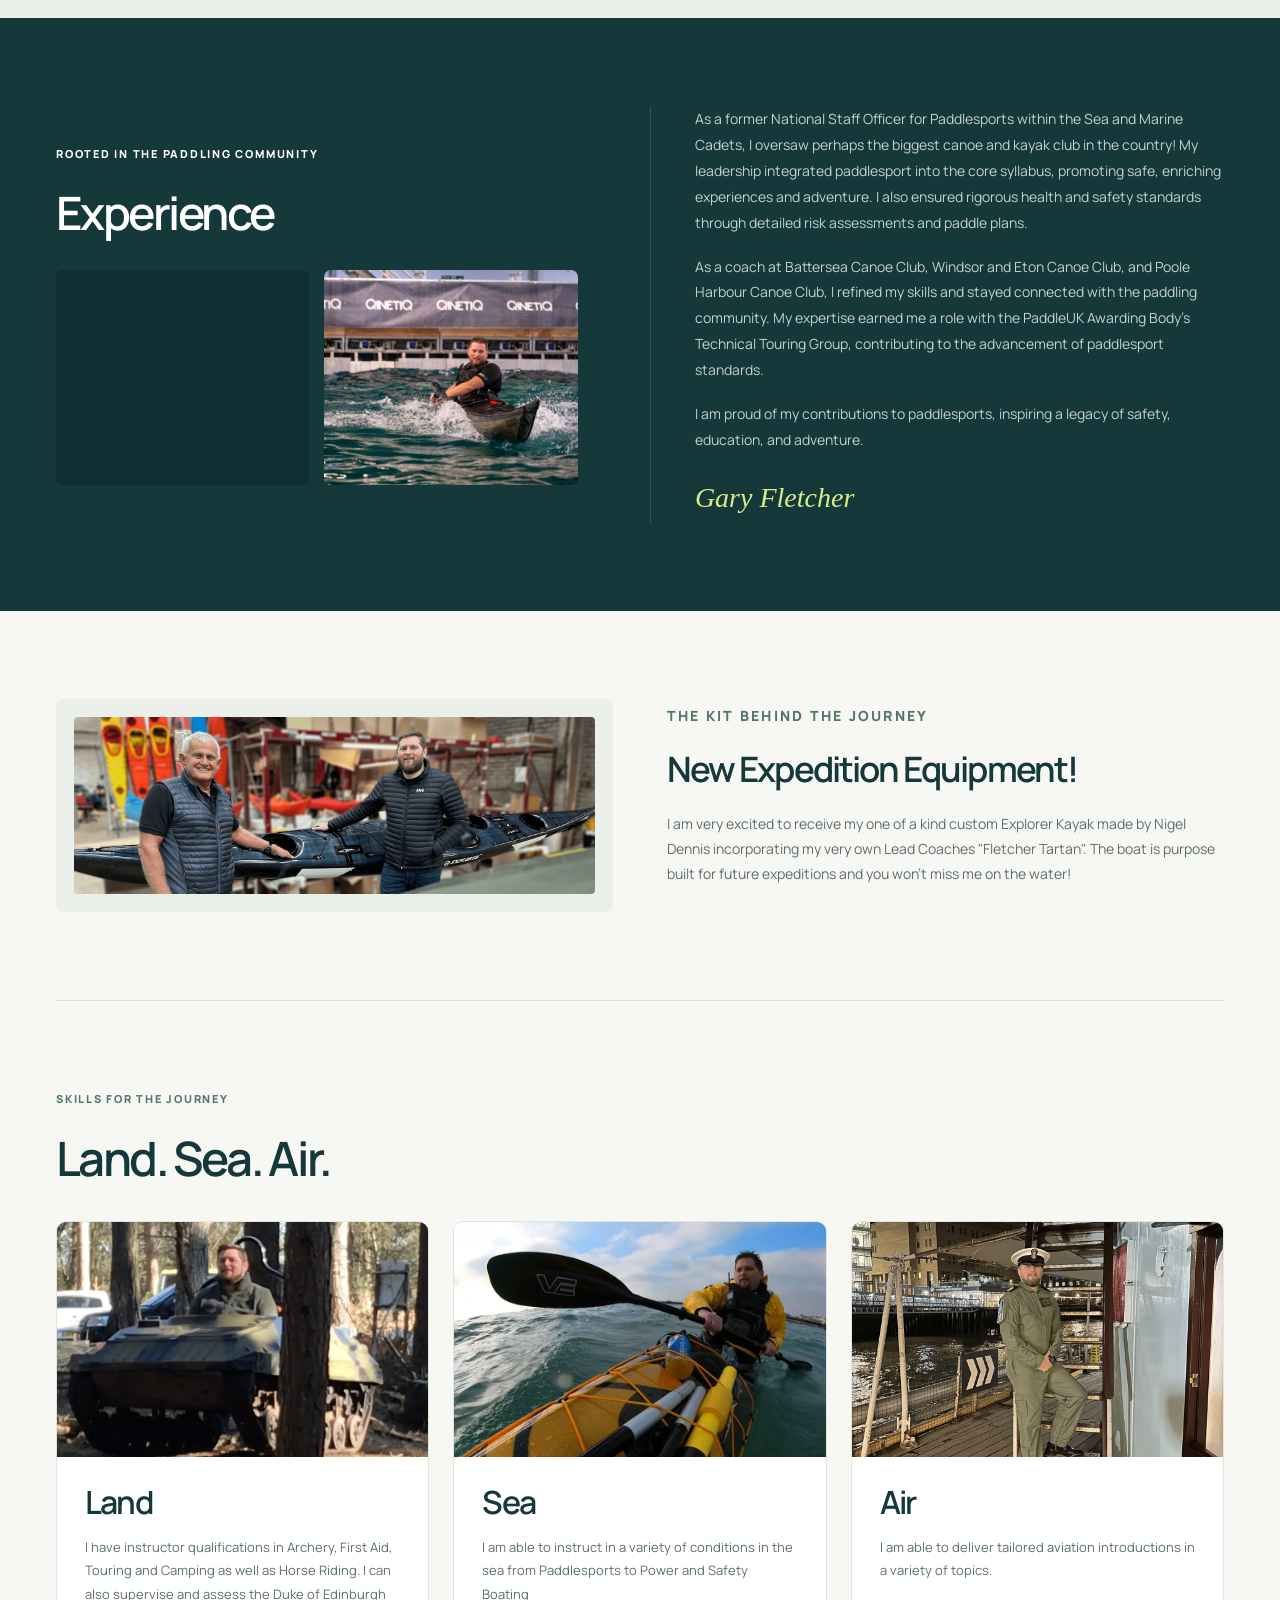
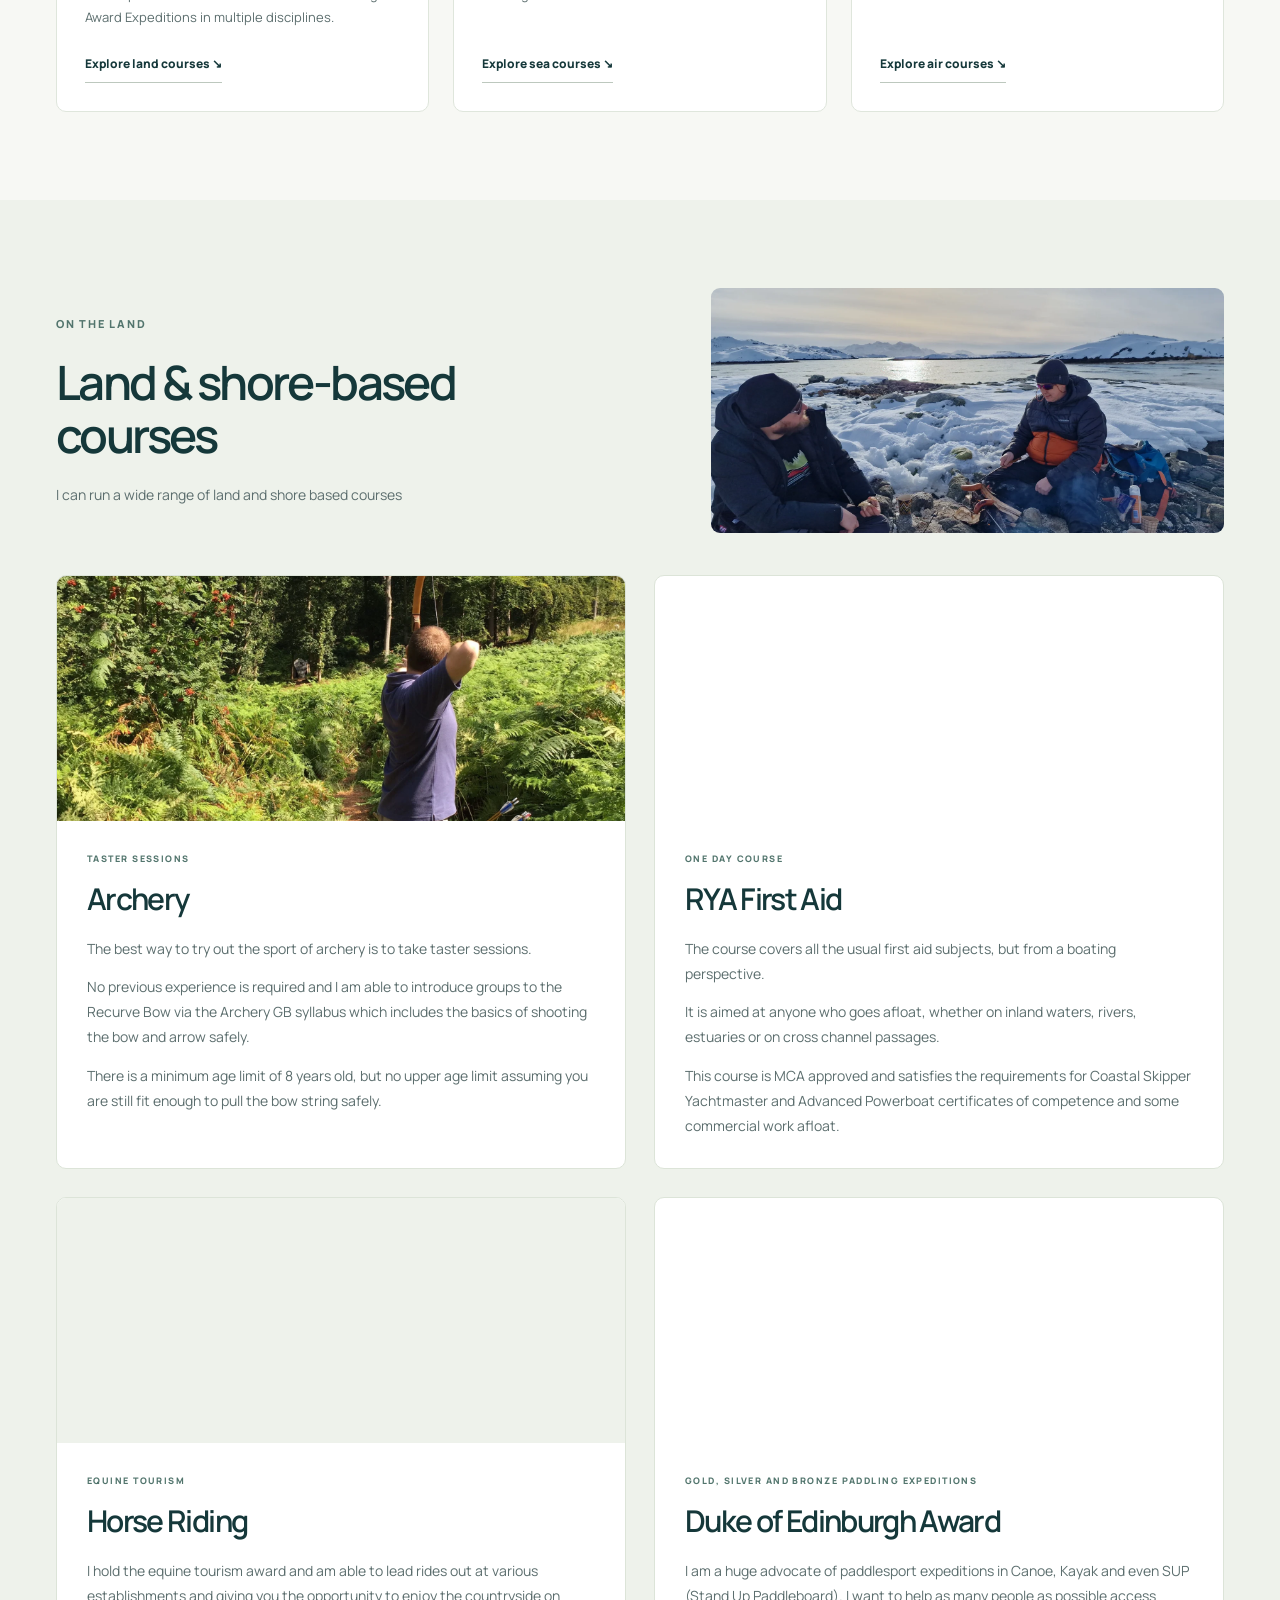
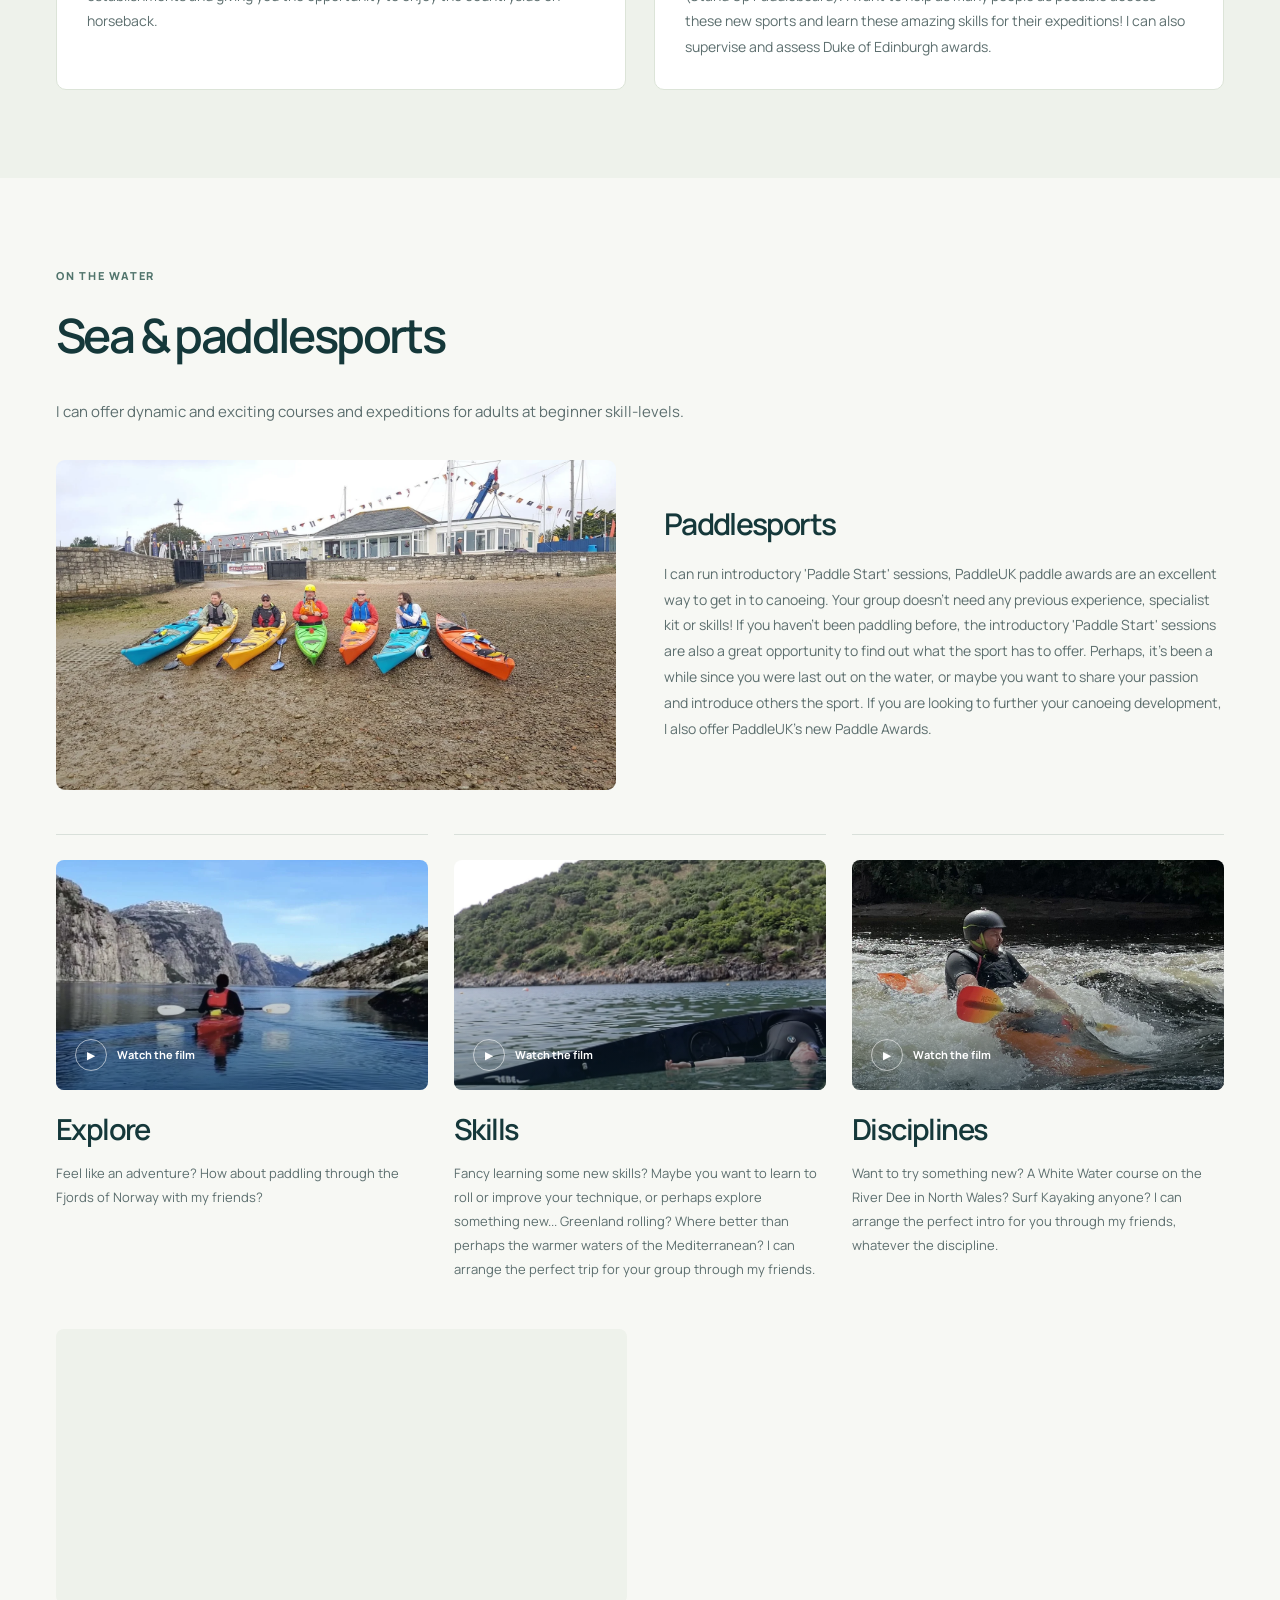
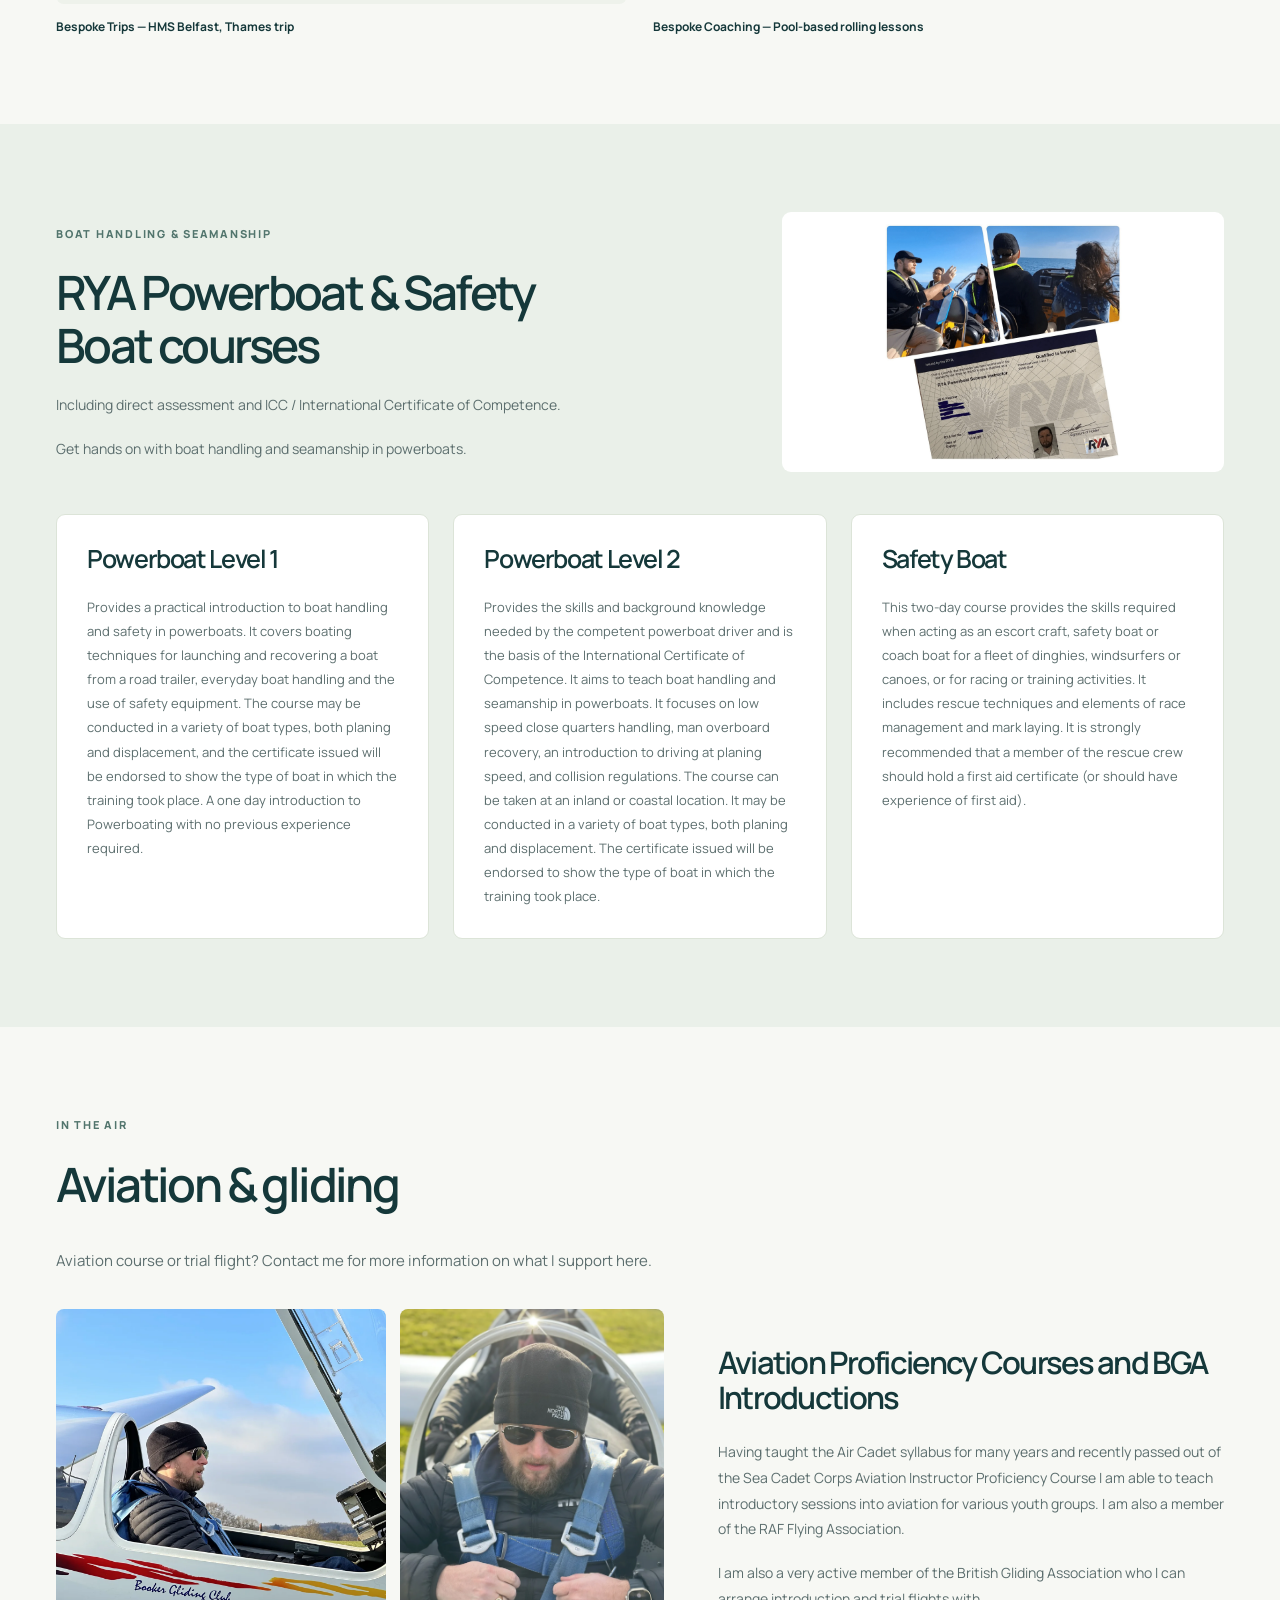
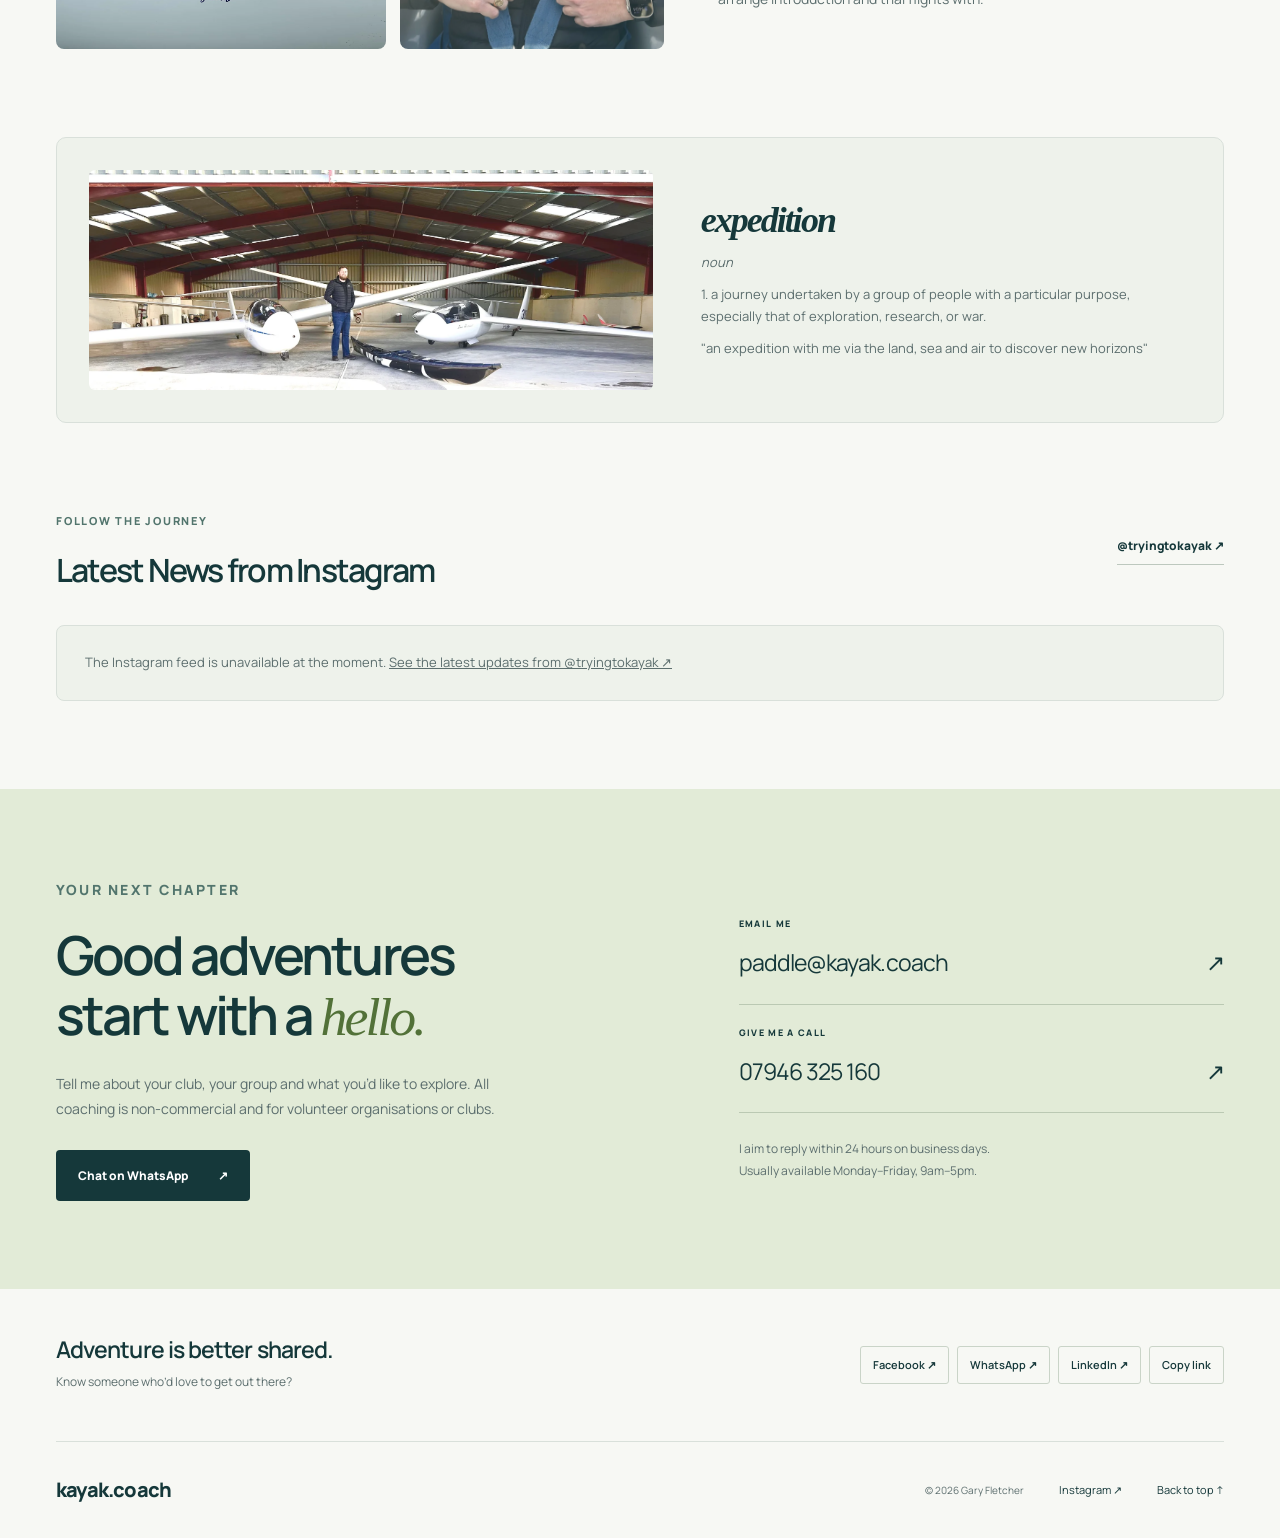
==== commit f9dddfbe: "new layout" ====
--- a/index.html
+++ b/index.html
@@ -1,683 +1,144 @@
 <!doctype html>
-<html lang="en">
-    <head>
-        <meta charset="utf-8">
-        <!-- Google tag (gtag.js) -->
-        <script async src="https://www.googletagmanager.com/gtag/js?id=G-2KPNHP9D85"></script>
-        <script>
-          window.dataLayer = window.dataLayer || [];
-          function gtag(){dataLayer.push(arguments);}
-          gtag('js', new Date());
+<html lang="en-GB" prefix="og: https://ogp.me/ns#">
+<head>
+  <meta charset="utf-8">
+  <meta name="viewport" content="width=device-width, initial-scale=1">
+  <title>Kayak Coaching & Expedition Training | Gary Fletcher</title>
+  <meta name="description" content="Kayak coaching, wilderness skills and expedition training with Gary Fletcher. Non-commercial support for volunteer organisations and clubs in the UK and beyond.">
+  <link rel="canonical" href="https://www.kayak.coach/">
+  <meta name="robots" content="index, follow, max-image-preview:large">
+  <meta name="theme-color" content="#102f32">
+  <meta property="og:type" content="website">
+  <meta property="og:locale" content="en_GB">
+  <meta property="og:site_name" content="Kayak Coach · Gary Fletcher">
+  <meta property="og:title" content="Find your next horizon. | Kayak Coach">
+  <meta property="og:description" content="Kayak coaching, wilderness skills and real expedition experience. Join Gary Fletcher on an adventure across land, sea and air.">
+  <meta property="og:url" content="https://www.kayak.coach/">
+  <meta property="og:image" content="https://www.kayak.coach/assets/social-preview.jpg">
+  <meta property="og:image:width" content="1200">
+  <meta property="og:image:height" content="630">
+  <meta property="og:image:type" content="image/jpeg">
+  <meta property="og:image:alt" content="Kayaking beneath snow-covered mountains in the Arctic Circle">
+  <meta name="twitter:card" content="summary_large_image">
+  <meta name="twitter:title" content="Find your next horizon. | Kayak Coach">
+  <meta name="twitter:description" content="Kayak coaching and expedition training with Gary Fletcher. For volunteer organisations and clubs, in the UK and beyond.">
+  <meta name="twitter:image" content="https://www.kayak.coach/assets/social-preview.jpg">
+  <meta name="twitter:image:alt" content="Kayaking beneath snow-covered mountains in the Arctic Circle">
+  <link rel="icon" href="assets/favicon.svg" type="image/svg+xml">
+  <link rel="preload" href="assets/hero.webp" as="image" fetchpriority="high">
+  <link rel="preconnect" href="https://fonts.googleapis.com">
+  <link rel="preconnect" href="https://fonts.gstatic.com" crossorigin>
+  <link href="https://fonts.googleapis.com/css2?family=Manrope:wght@400;500;600;700;800&display=swap" rel="stylesheet">
+  <link rel="stylesheet" href="css/modern.css?v=20261010-12">
+  <script type="application/ld+json">
+  {"@context":"https://schema.org","@graph":[{"@type":"WebSite","@id":"https://www.kayak.coach/#website","url":"https://www.kayak.coach/","name":"Kayak Coach","inLanguage":"en-GB","description":"Non-commercial kayak coaching and expedition training for volunteer organisations and clubs.","author":{"@id":"https://www.kayak.coach/#gary"}},{"@type":"Person","@id":"https://www.kayak.coach/#gary","name":"Gary Fletcher","url":"https://www.kayak.coach/","image":"https://www.kayak.coach/assets/gary.webp","jobTitle":"Kayak coach and expedition instructor","email":"mailto:paddle@kayak.coach","telephone":"+447946325160","sameAs":["https://www.instagram.com/tryingtokayak/"],"knowsAbout":["Kayak coaching","Paddlesports","Expedition training","Wilderness skills","Powerboating"]}]}
+  </script>
+  <script defer src="js/modern.js?v=20261010-4"></script>
+  <script>
+    if (location.hostname === 'www.kayak.coach' || location.hostname === 'kayak.coach') {
+      window.dataLayer = window.dataLayer || [];
+      function gtag(){dataLayer.push(arguments);}
+      gtag('js', new Date()); gtag('config', 'G-2KPNHP9D85');
+      const analytics = document.createElement('script'); analytics.async = true;
+      analytics.src = 'https://www.googletagmanager.com/gtag/js?id=G-2KPNHP9D85'; document.head.append(analytics);
+    }
+  </script>
+</head>
+<body>
+<a class="skip-link" href="#main">Skip to content</a>
+<header class="site-header" id="home">
+  <a class="brand" href="#home" aria-label="Kayak Coach home"><span>kayak<span class="brand-light">.coach</span><small>GARY FLETCHER</small></span></a>
+  <button class="menu-toggle" aria-controls="main-nav" aria-expanded="false" type="button">Menu <span aria-hidden="true">☰</span></button>
+  <nav id="main-nav" aria-label="Main navigation"><a href="#about">About Gary</a><a href="#adventures">Expeditions</a><a href="#coaching">Coaching</a><a class="nav-contact" href="#contact">Let’s talk <span aria-hidden="true">↗</span></a></nav>
+</header>
+<main id="main">
+  <section class="hero" aria-labelledby="hero-title">
+    <img class="hero-image" src="assets/hero.webp" width="2000" height="1333" alt="Gary kayaking beneath a snow-covered Arctic mountain" fetchpriority="high">
+    <div class="hero-shade"></div>
+    <div class="hero-content wrap">
+      <p class="eyebrow light"><span class="small-line"></span> ADVENTURE STARTS WITH CONFIDENCE</p>
+      <h1 id="hero-title">Find your<br>next <em>horizon.</em></h1>
+      <p class="hero-description">Kayak coaching. Wilderness skills. Real adventure.<br>Learn from experience, wherever the journey takes you.</p>
+      <div class="hero-actions"><a class="button button-lime" href="#coaching">Explore the possibilities <span aria-hidden="true">↗</span></a><a class="text-link light" href="#adventures">The expeditions <span aria-hidden="true">↓</span></a></div>
+    </div>
+    <div class="hero-foot wrap"><span>UK & BEYOND <span class="dot">•</span> LAND · SEA · AIR</span><span><span class="location-dot"></span> Above the Arctic Circle, Norway</span></div>
+  </section>
 
-          gtag('config', 'G-2KPNHP9D85');
-        </script>
-        <title></title>
-        <meta name="viewport" content="width=device-width, initial-scale=1.0">
-        <link href="css/stack-interface.css" rel="stylesheet" type="text/css" media="all">
-        <link href="css/socicon.css" rel="stylesheet" type="text/css" media="all" />
-        <link href="css/bootstrap.css" rel="stylesheet" type="text/css" media="all" />
-        <link href="css/stack-interface.css" rel="stylesheet" type="text/css" media="all" />
-        <link href="css/theme.css" rel="stylesheet" type="text/css" media="all" />
-        <link href="css/custom.css?v=20260630" rel="stylesheet" type="text/css" media="all" />
-        <link rel="preconnect" href="https://fonts.googleapis.com">
-        <link rel="preconnect" href="https://fonts.gstatic.com" crossorigin>
-        <link href="https://fonts.googleapis.com/css2?family=Manrope:wght@400;500;600;700;800&display=swap" rel="stylesheet">
-
-    </head>
-    <body data-smooth-scroll-offset="77">
-        <div class="main-container">
-            <section class="cover height-80 imagebg text-center" data-overlay="4">
-                <div class="background-image-holder"> <img alt="background" src="photos/20230317-1S0A7058.jpg"> </div>
-                <div class="container pos-vertical-center">
-                    <div class="row">
-                        <div class="col-md-10 col-lg-9">
-                            <h1> Challenge Yourself</h1>
-                            <p class="lead"> I teach expedition, wilderness, and remote touring training. As a result, I teach both here in the UK and across the globe, pairing in-the-field experience with classroom learning. <br><br>Practical experience in extreme environments is the cornerstone of my teaching. I only work with volunteer organisations or clubs, and all my work is non-commercial.<br></p>
-                        </div>
-                    </div>
-                </div>
-            </section>
-
-            <section class="unpad hero-gallery">
-                <div class="masonry masonry--gapless">
-                    <div class="masonry__container masonry--active">
-                        <div class="masonry__item col-lg-4 col-md-6 col-12 filter-digital" data-masonry-filter="Digital">
-                            <div class="project-thumb hover-element height-50">
-                                <div class="hover-element__initial">
-                                        <div class="background-image-holder"> <img alt="background" src="photos/20230317-1S0A7182.jpg"> </div>
-                                    </div>
-                                    </div>
-                        </div>
-                        <div class="masonry__item col-lg-8 col-md-6 col-12 filter-digital" data-masonry-filter="Digital">
-                            <div class="project-thumb hover-element height-50">
-                                <div class="hover-element__initial">
-                                        <div class="background-image-holder"> <img alt="background" src="photos/20230317-DJI_0495.jpg"> </div>
-                                    </div>
-                                    </div>
-                        </div>
-                    </div>
-                </div>
-            </section>
-
-            <section class="unpad hero-gallery">
-                <div class="masonry masonry--gapless">
-                    <div class="masonry__container masonry--active">
-                        <div class="masonry__item col-lg-4 col-md-6 col-12 filter-digital" data-masonry-filter="Digital">
-                            <div class="project-thumb hover-element height-60">
-                                <div class="hover-element__initial">
-                                        <div class="background-image-holder"> <img alt="background" src="photos/20230317-DJI_0443.jpg"> </div>
-                                    </div>
-                                    </div>
-                        </div>
-                        <div class="masonry__item col-lg-8 col-md-6 col-12 filter-digital" data-masonry-filter="Digital">
-                            <div class="project-thumb hover-element height-60">
-                                <div class="hover-element__initial">
-                                        <div class="background-image-holder"> <img alt="background" src="photos/20230317-1S0A6930.jpg"> </div>
-                                    </div>
-                                    </div>
-                        </div>
-                    </div>
-                </div>
-            </section>
-
-
-
-
-
-
-
-            <section class="cover height-80 imagebg switchable" data-overlay="8">
-                <div class="background-image-holder"> <img alt="background" src="photos/channel.png"> </div>
-                <div class="container pos-vertical-center">
-                    <div class="row justify-content-between align-items-center">
-                        <div class="col-lg-3 col-md-3 ">
-                                <p><img src="photos/english_channel_crossing.png"></p>
-                        </div>
-                        <div class="col-lg-4 col-md-4">
-                            <div class="switchable__text">
-                                <h1> Solo Crossing English Channel</h1>
-                                <p class="lead"> In October 2022 I undertook a solo crossing of the English Channel.</p>
-                            </div>
-                        </div>
-                        <div class="col-lg-6 col-md-4 col-12">
-                            <div class="video-cover border--round box-shadow-wide">
-                                <div class="background-image-holder"> <img alt="image" src="photos/VID_20220628_235008_00_002_2022-10-06_21-48-54_screenshot.jpg"> </div>
-                                <div class="video-play-icon"></div> <iframe data-src="https://www.youtube.com/embed/LnUNTILB7Ts?autoplay=1&rel=0&vq=hd1080" allowfullscreen="true"></iframe> </div>
-                        </div>
-                    </div>
-                </div>
-            </section>
-
-
-            <section class="cover height-80 imagebg switchable" data-overlay="8">
-                <div class="background-image-holder"> <img alt="background" src="photos/20230317-DJI_0484.jpg"> </div>
-                <div class="container pos-vertical-center">
-                    <div class="row justify-content-between align-items-center">
-                        <div class="col-lg-3 col-md-3 ">
-                            <p><img src="photos/arctic_circle_expedition.png">    </p>                              
-                        </div>
-
-                        <div class="col-lg-4 col-md-4">
-                            <div class="switchable__text">
-                                <h1> Arctic Circle Expedition</h1>
-                                <p class="lead"> In March 2023, having been unable to undertake an exped to Antarctica for technical reasons and desperate to experience these extreme conditions as a follow on from my solo English Channel crossing, I decided to visit the opposite Pole and led a short expedition to "way north" of the Arctic Circle with Mike Middleton, leveraging support from Lise Haug as an expert local guide.</p>    
-
-                            </div>
-                        </div>
-                        <div class="col-lg-6 col-md-4 col-12">
-                            <div class="video-cover border--round box-shadow-wide">
-                                <div class="background-image-holder"> <img alt="image" src="photos/IMG_1453.jpeg"> </div>
-                                <div class="video-play-icon"></div> <iframe data-src="https://www.youtube.com/embed/1IwxBFOipFQ?autoplay=1&rel=0&vq=hd1080" allowfullscreen="true"></iframe> </div>
-                        </div>
-
-
-                    </div>
-                </div>
-            </section>
-
-
-            <section class="cover height-80 imagebg switchable" data-overlay="8">
-                <div class="background-image-holder"> <img alt="background" src="photos/beach.png"> </div>
-                <div class="container pos-vertical-center">
-                    <div class="row justify-content-between align-items-center">
-
-                        <div class="col-lg-9 col-md-9">
-                            <div class="switchable__text">
-                                <h1> Great Bahamas Bank Expedition - May 2023</h1>
-                                <p class="lead"> 
-Continuing the expedition and challenging Paddlesports theme, I, in a completely fully loaded single kayak, was joined by a team of four double kayakers during an epic expedition along the Great Bahamas Bank. The team had the extraordinary opportunity to camp on enchanting desert islands and encountered amazing wildlife, including iguanas, sharks, and stingrays. After navigating over 100 kilometres, an injury prevented me from participating for a day and a half. During this time, I utilised my expertise in sailing and powerboating to scout potential camp sites, demonstrating my dedication to the team's success. I rejoined the group at a magical moment, as the team appreciated the beauty of the mangrove lagoon.
-</p>    
-
-                            </div>
-                        </div>
-                        <div class="col-lg-4 col-md-4 col-12">
-                            <div class="video-cover border--round box-shadow-wide">
-                                <div class="background-image-holder"> <img alt="image" src="photos/pigs.png"> </div>
-                                <div class="video-play-icon"></div> <iframe data-src="https://www.youtube.com/embed/CFFUN9qiAgM?autoplay=1&rel=0&vq=hd1080" allowfullscreen="true"></iframe> </div>
-                        </div>
-
-
-                    </div>
-                </div>
-            </section>
-
-
-
-
-            <section class="cover height-80 imagebg switchable" data-overlay="8">
-                <div class="background-image-holder"> <img alt="background" src="photos/xaDSCF2077.jpg"> </div>
-                <div class="container pos-vertical-center">
-                    <div class="row justify-content-between align-items-center">
-
-                        <div class="col-lg-9 col-md-9">
-                            <div class="switchable__text">
-                                <h1> Experience</h1>
-                                <p class="lead"> 
-<p>As a former National Staff Officer for Paddlesports within the Sea and Marine Cadets, I oversaw perhaps the biggest canoe and kayak club in the country! My leadership integrated paddlesport into the core syllabus, promoting safe, enriching experiences and adventure. I also ensured rigorous health and safety standards through detailed risk assessments and paddle plans.</p><p>
-As a coach at Battersea Canoe Club, Windsor and Eton Canoe Club, and Poole Harbour Canoe Club, I refined my skills and stayed connected with the paddling community. My expertise earned me a role with the PaddleUK Awarding Body's Technical Touring Group, contributing to the advancement of paddlesport standards.</p><p>
-I am proud of my contributions to paddlesports, inspiring a legacy of safety, education, and adventure. </p> 
-                                </p>    
-
-                            </div>
-                        </div>
-                        <div class="col-lg-4 col-md-4 col-12">
-                                                        <img alt="Image" class="border--round box-shadow-wide" src="photos/IMG_6294.jpeg"> 
-                                                    </div>
-
-
-
-                    </div>
-                </div>
-            </section>
-
-
-            <section class="cover imagebg text-center height-50" data-overlay="3">
-                <div class="background-image-holder"><img alt="background" src="photos/fletcher_boat.png"></div>
-                <div class="container pos-vertical-center">
-                    </div>
-                <div class="pos-absolute pos-bottom col-12">
-                    <div class="container">
-                        <div class="row">
-                            <div class="col-12 text-left">
-                                <div class="text-block">
-                                    <h5>Latest News - New Expedition Equipment!</h5> <span>I am very excited to receive my one of a kind custom <i>Explorer Kayak</i> made by <i>Nigel Dennis</i> incorporating my very own Lead Coaches "Fletcher Tartan". The boat is purpose built for future expeditions and you won't miss me on the water!</span> </div>
-                            </div>
-                        </div>
-                    </div>
-                </div>
-            </section>
-
-            <section class="text-center imagebg " data-overlay="4">
-                <div class="background-image-holder "> <img alt="background" src="img/hero-1.jpg"> </div>
-                <div class="container">
-                    <div class="row">
-                        <div class="col-md-4">
-                            <div class="feature feature-1"> <img alt="Image" src="photos/tank.png">
-                                <div class="feature__body boxed boxed--lg boxed--border">
-                                    <h3>Land</h3>
-                                    <p class="lead"> I have instructor qualifications in Archery, First Aid, Touring and Camping as well as Horse Riding. I can also supervise and assess the Duke of Edinburgh Award Expeditions in multiple diciplines.</p> <a href="#land">
-                            Learn More
-                        </a> </div>
-                            </div>
-                        </div>
-                        <div class="col-md-4">
-                            <div class="feature feature-1"> <img alt="Image" src="photos/gary_fletcher_kayak.jpg">
-                                <div class="feature__body boxed boxed--lg boxed--border">
-                                    <h3>Sea</h3>
-                                    <p class="lead">I am able to instruct in a variety of conditions in the sea from Paddlesports to Power and Safety Boating</p> <a href="#sea">
-                            Learn More
-                        </a> </div>
-                            </div>
-                        </div>
-                        <div class="col-md-4">
-                            <div class="feature feature-1"> <img alt="Image" src="photos/IMG_0953.jpeg">
-                                <div class="feature__body boxed boxed--lg boxed--border">
-                                    <h3>Air</h3>
-                                    <p class="lead"> I am able to deliver tailored aviation introductions in a variety of topics.</p> <a href="#air">
-                            Learn More
-                        </a> </div>
-                            </div>
-                        </div>
-                    </div>
-                </div>
-            </section>
-            <section class="text-center imagebg height-80" data-overlay="4">
-                <div class="background-image-holder"> <img alt="background" src="photos/20230319_133611.jpg"> </div>
-                <div class="container">
-                    <div class="row">
-                        <div class="col-md-10 col-lg-8">
-                            <h1><a name="land">Land</a></h1>
-                            <p class="lead"> I can run a wide range of land and shore based courses</p>
-                        </div>
-                    </div>
-                </div>
-            </section>
-            <section class="feature-large switchable">
-                <div class="container">
-                    <div class="row justify-content-between">
-                        <div class="col-lg-6 col-md-6"> <img alt="Image" class="border--round box-shadow-wide" src="photos/IMG_7612.JPG"> </div>
-                        <div class="col-lg-5 col-md-6">
-                            <div class="heading-block">
-                                <h2>Archery</h2>
-                            </div>
-                            <div class="text-block">
-                                <h5>Taster Sessions</h5>
-                                <p>The best way to try out the sport of archery is to take <span>Taster Sessions.</span> <br><br>No previous experience is required and I am able to introduce groups to the Recurve Bow via the Archery GB syllabus which includes the basics of shooting the bow and arrow safely. <br><br>There is a minimum age limit of 8 years old, but no upper age limit assuming you are still fit enough to pull the bow string safely.<br></p>
-                            </div>
-                        </div>
-                    </div>
-                </div>
-            </section>
-            <section class="feature-large switchable switchable--switch">
-                <div class="container">
-                    <div class="row justify-content-between">
-                        <div class="col-lg-6 col-md-6"> <img alt="Image" class="border--round box-shadow-wide" src="photos/rya-first-aid-course-header-651c85c4.jpeg"> </div>
-                        <div class="col-lg-5 col-md-6">
-                            <div class="heading-block">
-                                <h2>RYA First Aid</h2>
-                            </div>
-                            <div class="text-block">
-                                <h5>One Day course</h5>
-                                <p> The course covers all the usual first aid subjects, but from a boating perspective. <br><br>It is aimed at anyone who goes afloat, whether on inland waters, rivers, estuaries or on cross channel passages. <br><br>This course is MCA approved and satisfies the requirements for Coastal Skipper Yachtmaster and Advanced Powerboat certificates of competence and some commercial work afloat. </p>
-                            </div>
-                        </div>
-                    </div>
-                </div>
-            </section>
-            <section class="feature-large switchable">
-                <div class="container">
-                    <div class="row justify-content-between">
-                        <div class="col-lg-6 col-md-6"> <img alt="Image" class="border--round box-shadow-wide" src="photos/DSC_1933-1.jpg"> </div>
-                        <div class="col-lg-5 col-md-6">
-                            <div class="heading-block">
-                                <h2>Horse Riding</h2>
-                            </div>
-                            <div class="text-block">
-                                <h5>Equine Tourism</h5>
-                                <p> I hold the equine tourism award and am able to lead rides out at various establishments and giving you the opportunity to enjoy the countryside on horseback.</p>
-                            </div>
-                        </div>
-                    </div>
-                </div>
-            </section>
-            <section class="feature-large switchable switchable--switch">
-                <div class="container">
-                    <div class="row justify-content-between">
-                        <div class="col-lg-6 col-md-6"> <img alt="Image" class="border--round box-shadow-wide" src="photos/DSC00573.JPG"> </div>
-                        <div class="col-lg-5 col-md-6">
-                            <div class="heading-block">
-                                <h2>Duke of Edinburgh Award</h2>
-                            </div>
-                            <div class="text-block">
-                                <h5>Gold, Silver and Bronze Paddlesport Expeditions</h5>
-                                <p> I am a huge advocate of paddlesport expeditions in Canoe, Kayak and even SUP (Stand Up Paddleboard). I want to help as many people as possible access these new sports and learn these amazing skills for their expeditions! I can also supervise and assess Duke of Edingbugh awards.</p>
-                            </div>
-                        </div>
-                    </div>
-                </div>
-            </section>
-            <section class="text-center imagebg" data-overlay="4">
-                <div class="background-image-holder"> <img alt="background" src="photos/IMG_8800.JPG"> </div>
-                <div class="container">
-                    <div class="row">
-                        <div class="col-md-10 col-lg-8">
-                            <h1><a name="sea">Sea</a></h1>
-                            <p class="lead"> I can offer dynamic and exciting courses and expeditions for adults at beginner skill-levels. </p>
-                        </div>
-                    </div>
-                </div>
-            </section>
-            <section class="text-center">
-                <div class="container">
-                    <div class="row">
-                        <div class="col-md-10 col-lg-8">
-                            <h2>Paddlesports</h2>
-                            <p class="lead"> I can run introductory 'Paddle Start' sessions, PaddleUK paddle awards are an excellent way to get in to canoeing. Your group doesn't need any previous experience, specialist kit or skills! If you haven't been paddling before, the introductory 'Paddle Start' sessions are also a great opportunity to find out what the sport has to offer. Perhaps, it's been a while since you were last out on the water, or maybe you want to share your passion and introduce others the sport. If you are looking to further your canoeing development, I also offer PaddleUK's new Paddle Awards. </p>
-                        </div>
-                    </div>
-                </div>
-            </section>
-            <section class="switchable feature-large">
-                <div class="container">
-                    <div class="row justify-content-between align-items-center">
-                        <div class="col-md-6 col-12">
-                            <div class="video-cover border--round box-shadow-wide">
-                                <div class="background-image-holder"> <img alt="image" src="photos/IMG_2578.jpeg"> </div>
-                                <div class="video-play-icon"></div> <iframe data-src="https://www.youtube.com/embed/MUbHysWGb0I?autoplay=1&rel=0" allowfullscreen="true"></iframe> </div>
-                        </div>
-                        <div class="col-md-6 col-lg-5">
-                            <div class="switchable__text">
-                                <h2>Explore</h2>
-                                <p class="lead"> Feel like an adventure? How about paddling through the Fjords of Norway with my friends? </p>
-                            </div>
-                        </div>
-                    </div>
-                </div>
-            </section>
-            <section class="switchable feature-large">
-                <div class="container">
-                    <div class="row justify-content-between align-items-center">
-                        <div class="col-md-6 col-12">
-                            <div class="video-cover border--round box-shadow-wide">
-                                <div class="background-image-holder"> <img alt="image" src="photos/IMG_3216.JPG"> </div>
-                                <div class="video-play-icon"></div> <iframe data-src="https://www.youtube.com/embed/u01ELJrQEJk?autoplay=1&rel=0" allowfullscreen="true"></iframe> </div>
-                        </div>
-                        <div class="col-md-6 col-lg-5">
-                            <div class="switchable__text">
-                                <h2>Skills</h2>
-                                <p class="lead"> Fancy learning some new skills? Maybe you want to learn to roll or improve your technique, or perhaps explore something new... Greenland rolling? Where better than perhaps the warmer waters of the Mediterranean? I can arrange the perfect trip for your group through my friends. </p>
-                            </div>
-                        </div>
-                    </div>
-                </div>
-            </section>
-            <section class="switchable feature-large">
-                <div class="container">
-                    <div class="row justify-content-between align-items-center">
-                        <div class="col-md-6 col-12">
-                            <div class="video-cover border--round box-shadow-wide">
-                                <div class="background-image-holder"> <img alt="image" src="photos/IMG_4077.jpeg"> </div>
-                                <div class="video-play-icon"></div> <iframe data-src="https://www.youtube.com/embed/dKCnM2z_dpU?autoplay=1&rel=0" allowfullscreen="true"></iframe> </div>
-                        </div>
-                        <div class="col-md-6 col-lg-5">
-                            <div class="switchable__text">
-                                <h2>Disciplines</h2>
-                                <p class="lead"> Want to try something new? A White Water course on the River Dee in North Wales? Surf Kayaking anyone? I can arrange the perfect intro for you through my friends, whatever the discipline. </p>
-                            </div>
-                        </div>
-                    </div>
-                </div>
-            </section>
-
-
-            <section class="unpad">
-                <div class="masonry masonry--gapless">
-                    <div class="masonry__container masonry--active">
-                        <div class="masonry__item col-lg-4 col-md-6 col-12 filter-digital" data-masonry-filter="Digital">
-                            <div class="project-thumb hover-element height-50">
-                                <a href="#">
-                                    <div class="hover-element__initial">
-                                        <div class="background-image-holder"> <img alt="background" src="photos/PB190651.JPG"> </div>
-                                    </div>
-                                    <div class="hover-element__reveal" data-overlay="9">
-                                        <div class="project-thumb__title">
-                                            <h5>Bespoke Trips</h5> <span>HMS Belfast, Thames trip</span> </div>
-                                    </div>
-                                </a>
-                            </div>
-                        </div>
-                        <div class="masonry__item col-lg-8 col-md-6 col-12 filter-digital" data-masonry-filter="Digital">
-                            <div class="project-thumb hover-element height-50">
-                                <a href="#">
-                                    <div class="hover-element__initial">
-                                        <div class="background-image-holder"> <img alt="background" src="photos/pool.png"> </div>
-                                    </div>
-                                    <div class="hover-element__reveal" data-overlay="9">
-                                        <div class="project-thumb__title">
-                                            <h5>Bespoke Coaching</h5> <span>Pool based rolling lessons...</span> </div>
-                                    </div>
-                                </a>
-                            </div>
-                        </div>
-                    </div>
-                </div>
-            </section>
-
-            <section class="text-center">
-                <div class="container">
-                    <div class="row">
-                        <div class="col-md-10 col-lg-8">
-                            <h2>RYA Power Boat Level 1, 2 and Safety Boat Courses (including direct asessment and ICC / International Certificate of Competence)</h2>
-                            <p class="lead"> Get hands on with boat handling and seamanship in powerboats. </p>
-                        </div>
-                    </div>
-                </div>
-            </section>
-            <section class="switchable">
-                <div class="container">
-                    <div class="row justify-content-between">
-                        <div class="col-md-6 switchable__text">
-                            <ul class="accordion accordion-2">
-                                <li class="active">
-                                    <div class="accordion__title"> <span class="h5">Powerboat Level 1</span> </div>
-                                    <div class="accordion__content">
-                                        <p class="lead"> Provides a practical introduction to boat handling and safety in powerboats. It covers boating techniques for launching and recovering a boat from a road trailer, everyday boat handling and the use of safety equipment. The course may be conducted in a variety of boat types, both planing and displacement, and the certificate issued will be endorsed to show the type of boat in which the training took place. A one day introduction to Powerboating with no previous experience required. </p>
-                                    </div>
-                                </li>
-                                <li>
-                                    <div class="accordion__title"> <span class="h5">Powerboat Level 2</span> </div>
-                                    <div class="accordion__content">
-                                        <p class="lead"> Provides the skills and background knowledge needed by the competent powerboat driver and is the basis of the International Certificate of Competence. It aims to teach boat handling and seamanship in powerboats. It focuses on low speed close quarters handling, man overboard recovery, an introduction to driving at planing speed, and collision regulations. The course can be taken at an inland or coastal location. It may be conducted in a variety of boat types, both planing and displacement. The certificate issued will be endorsed to show the type of boat in which the training took place.</p>
-                                    </div>
-                                </li>
-                                <li>
-                                    <div class="accordion__title"> <span class="h5">Safety Boat</span> </div>
-                                    <div class="accordion__content">
-                                        <p class="lead"> This two-day course provides the skills required when acting as an escort craft, safety boat or coach boat for a fleet of dinghies, windsurfers or canoes, or for racing or training activities. It includes rescue techniques and elements of race management and mark laying. It is strongly recommended that a member of the rescue crew should hold a first aid certificate (or should have experience of first aid).
- </p>
-                                    </div>
-                                </li>
-                            </ul>
-                        </div>
-                        <div class="col-lg-5 col-md-6"> <img alt="Image" class="border--round box-shadow-wide" src="photos/rya_powerboat.png"> </div>
-                    </div>
-                </div>
-            </section>
-            <section class="text-center imagebg" data-overlay="4">
-                <div class="background-image-holder"> <img alt="background" src="photos/IMG_0847.jpeg"> </div>
-                <div class="container">
-                    <div class="row">
-                        <div class="col-md-10 col-lg-8">
-                            <h1><a name="air">Air</a></h1>
-                            <p class="lead"> Aviation course or trial flight? Contact me for more information on what I support here.</p>
-                        </div>
-                    </div>
-                </div>
-            </section>
-            <section class="switchable feature-large">
-                <div class="container">
-                    <div class="row justify-content-around">
-                        <div class="col-md-6"> <img alt="Image" class="border--round box-shadow-wide" src="photos/IMG_0836.jpeg"> </div>
-                        <div class="col-md-6 col-lg-5">
-                            <div class="switchable__text">
-                                <h2>Aviation Proficiency Courses and BGA Introductions</h2>
-                                <p class="lead"> Having taught the Air Cadet syllabus for many years and recently passed out of the Sea Cadet Corps Aviation Instructor Proficiency Course I am able to teach introductory sessions into aviation for various youth groups. I am also a member of the RAF Flying Association.<br><br>I am also a very active member of the British Gliding Association who I can arrange introduction and trial flights with.</p>
-                            </div>
-                        </div>
-                    </div>
-                </div>
-            </section>
-
-
-
-            <section class="cover imagebg text-center height-70" data-overlay="3">
-                <div class="background-image-holder"><img alt="background" src="photos/IMG_2157.jpg"></div>
-                <div class="container pos-vertical-center">
-                    </div>
-                <div class="pos-absolute pos-bottom col-12">
-                    <div class="container">
-                        <div class="row">
-                            <div class="col-12 text-left">
-                                <div class="text-block">
-                                    <h5>expedition</h5> <span>
-<i>noun</i>
-1. a journey undertaken by a group of people with a particular purpose, especially that of exploration, research, or war.<br><i>"an expedition with me via the land, sea and air to discover new horizons"</i></span> 
-                                    </div>
-                            </div>
-                        </div>
-                    </div>
-                </div>
-            </section>
-
-
-            <section class="text-center">
-                <div class="container">
-        <h1>Latest News from Instagram</h1>
-        <div id="instagram-feed">
-            <p>Loading Instagram feed...</p>
-        </div>
-
-                </div>
-            </section>
-
-
-
-            <footer class="footer-6 unpad--bottom">
-                <div class="container">
-                    <div class="row">
-                        <div class="col-sm-6 col-md-3">
-                            <h6 class="type--uppercase">Contact Me<br></h6>
-                            <p>E: paddle@kayak.coach<br>P: 07946 325 160 Give me a call or drop me an email, I endeavour to answer all enquiries within 24 hours on business days. I am typically open from 9am — 5pm week days. I only work with volunteer organisations or clubs, and all my work is non-commercial.<br></p>
-                        </div>
-                        <div class="col-sm-6 col-md-3">
-                            <div class="tweets-feed tweets-feed-2" data-feed-name="mrareweb" data-amount="2"></div>
-                        </div>
-                        <div class="col-sm-6 col-md-3">
-                            <div class="instafeed instafeed--gapless" data-user-name="mediumrarethemes" data-amount="6" data-grid="3"></div>
-                        </div>
-                        <div class="col-sm-6 col-md-3">
-                            <a href="https://wa.me/447946325160" target="_blank"><img src="photos/wa.png"></a>
-                        </div>
-                    </div>
-                </div>
-                <div class="footer__lower text-center-xs">
-                    <div class="container">
-                        <div class="row">
-                            <div class="col-sm-6"> <span class="type--fine-print">© <span class="update-year">2023 </span> — Gary Fletcher All Rights Reserved</span>
-                            </div>
-                            <div class="col-sm-6 text-right text-center-xs">
-                                <ul class="social-list list-inline">
-                                    <li><a href="https://www.instagram.com/tryingtokayak" target="_blank"><i class="socicon socicon-instagram icon icon--xs"></i></a></li>
-                                </ul>
-                            </div>
-                        </div>
-                    </div>
-                </div>
-            </footer>
-        </div>
-        <div class="movie-modal" id="movie-modal" role="dialog" aria-modal="true" aria-label="Movie player" aria-hidden="true">
-            <div class="movie-modal__dialog">
-                <button class="movie-modal__close" type="button" aria-label="Close movie">&times;</button>
-                <iframe class="movie-modal__frame" title="Movie player" src="" allow="autoplay; fullscreen; picture-in-picture" allowfullscreen></iframe>
-            </div>
-        </div>
-        <script src="js/jquery-3.1.1.min.js"></script>
-        <script src="js/parallax.js"></script>
-        <script src="js/isotope.min.js"></script>
-        <script src="js/twitterfetcher.min.js"></script>
-        <script src="js/spectragram.min.js"></script>
-        <script src="js/smooth-scroll.min.js"></script>
-        <script src="js/scripts.js"></script>
-        <script>
-            (function () {
-                var sections = document.querySelectorAll('section');
-
-                if (!('IntersectionObserver' in window) || window.matchMedia('(prefers-reduced-motion: reduce)').matches) {
-                    return;
-                }
-
-                sections.forEach(function (section) {
-                    section.classList.add('motion-reveal');
-                    section.querySelectorAll('.background-image-holder').forEach(function (image) {
-                        image.classList.add('motion-image');
-                    });
-                    section.querySelectorAll('img').forEach(function (image) {
-                        if (!image.closest('.background-image-holder')) {
-                            image.classList.add('motion-image');
-                        }
-                    });
-                });
-
-                document.documentElement.classList.add('motion-ready');
-
-                var observer = new IntersectionObserver(function (entries) {
-                    entries.forEach(function (entry) {
-                        if (entry.isIntersecting) {
-                            entry.target.classList.add('is-visible');
-                            observer.unobserve(entry.target);
-                        }
-                    });
-                }, {
-                    threshold: 0.12,
-                    rootMargin: '0px 0px -8% 0px'
-                });
-
-                sections.forEach(function (section) {
-                    observer.observe(section);
-                });
-            }());
-        </script>
-        <script>
-            (function () {
-                var modal = document.getElementById('movie-modal');
-                var frame = modal.querySelector('.movie-modal__frame');
-                var closeButton = modal.querySelector('.movie-modal__close');
-                var lastTrigger = null;
-
-                function openMovie(trigger) {
-                    var source = trigger.closest('.video-cover').querySelector('iframe').getAttribute('data-src');
-                    lastTrigger = trigger;
-                    frame.setAttribute('src', source);
-                    modal.classList.add('is-open');
-                    modal.setAttribute('aria-hidden', 'false');
-                    document.body.classList.add('movie-modal-open');
-                    closeButton.focus();
-                }
-
-                function closeMovie() {
-                    frame.setAttribute('src', '');
-                    modal.classList.remove('is-open');
-                    modal.setAttribute('aria-hidden', 'true');
-                    document.body.classList.remove('movie-modal-open');
-                    if (lastTrigger) {
-                        lastTrigger.focus();
-                    }
-                }
-
-                document.addEventListener('click', function (event) {
-                    var trigger = event.target.closest('.video-cover .video-play-icon');
-                    if (!trigger) {
-                        return;
-                    }
-                    event.preventDefault();
-                    event.stopPropagation();
-                    openMovie(trigger);
-                }, true);
-
-                closeButton.addEventListener('click', closeMovie);
-                modal.addEventListener('click', function (event) {
-                    if (event.target === modal) {
-                        closeMovie();
-                    }
-                });
-                document.addEventListener('keydown', function (event) {
-                    if (event.key === 'Escape' && modal.classList.contains('is-open')) {
-                        closeMovie();
-                    }
-                });
-            }());
-        </script>
-<script>
-        document.addEventListener("DOMContentLoaded", function () {
-            const endpoint = "https://dbsofurxsf.execute-api.eu-west-1.amazonaws.com/default/getTryingToKayakInsta";
-            const feedContainer = document.getElementById("instagram-feed");
-
-            fetch(endpoint)
-                .then(response => {
-                    if (!response.ok) {
-                        throw new Error("Network response was not ok: " + response.statusText);
-                    }
-                    return response.text(); // Lambda returns HTML content
-                })
-                .then(htmlContent => {
-                    feedContainer.innerHTML = htmlContent; // Insert the HTML into the placeholder
-                })
-                .catch(error => {
-                    console.error("Error fetching Instagram feed:", error);
-                    feedContainer.innerHTML = "<p class='text-danger'>Failed to load Instagram feed. Please try again later.</p>";
-                });
-        });
-    </script>
-    </body>
-
+  <div class="values-strip"><div class="wrap"><span>Built on real expedition experience</span><span>For clubs & volunteer organisations</span><span>Always non-commercial</span></div></div>
+<section class="section wrap introduction" id="about"><div class="intro-heading"><p class="eyebrow">HELLO, I’M GARY FLETCHER</p><h2>Challenge Yourself</h2></div><div class="intro-copy"><p>I teach expedition, wilderness, and remote touring training. As a result, I teach both here in the UK and across the globe, pairing in-the-field experience with classroom learning.</p><p>Practical experience in extreme environments is the cornerstone of my teaching. I only work with volunteer organisations or clubs, and all my work is non-commercial.</p></div></section>
+<section class="photo-gallery wrap" aria-label="Arctic expedition photo gallery"><figure><img src="assets/restored/20230317-1S0A7182.webp" alt="Kayaking beneath a snow-covered Arctic mountain" loading="lazy" decoding="async" class="" width="1600" height="1067"><figcaption>01 / Under Arctic skies</figcaption></figure><figure><img src="assets/restored/20230317-DJI_0495.webp" alt="Kayakers exploring a Norwegian fjord" loading="lazy" decoding="async" class="" width="1600" height="1066"><figcaption>02 / A different perspective</figcaption></figure><figure><img src="assets/restored/20230317-DJI_0443.webp" alt="Aerial view of an Arctic coastline" loading="lazy" decoding="async" class="" width="1600" height="914"><figcaption>03 / Along the wild coast</figcaption></figure><figure><img src="assets/restored/20230317-1S0A6930.webp" alt="Practising a kayak roll in Arctic water" loading="lazy" decoding="async" class="" width="1600" height="1067"><figcaption>04 / Skills in the cold</figcaption></figure></section>
+<section class="expeditions section" id="adventures"><div class="wrap"><div class="section-heading"><div><p class="eyebrow">FIELD NOTES / EXPEDITIONS</p><h2>The stories behind<br>the adventures.</h2></div></div>
+<article class="expedition-story" id="channel"><div class="story-media"><a class="film-image" href="https://www.youtube.com/watch?v=LnUNTILB7Ts" data-video="LnUNTILB7Ts" data-title="English Channel crossing film" aria-label="Watch English Channel crossing film"><img src="assets/restored/VID_20220628_235008_00_002_2022-10-06_21-48-54_screenshot.webp" alt="Gary during his solo English Channel crossing" loading="lazy" decoding="async" class="" width="1600" height="900"><span class="play"><span aria-hidden="true">▶</span> Watch the film</span></a><div class="story-secondary"><figure><img src="assets/restored/channel.webp" alt="Solo Crossing English Channel scenery" loading="lazy" decoding="async" class="" width="1600" height="897"></figure></div></div><div class="story-copy"><span class="story-number">01</span><p class="eyebrow">ENGLISH CHANNEL · OCTOBER 2022</p><h3>Solo Crossing English Channel</h3><p>In October 2022 I undertook a solo crossing of the English Channel.</p><img src="photos/english_channel_crossing.png" alt="Solo Crossing English Channel expedition badge" loading="lazy" decoding="async" class="expedition-badge" width="637" height="336"></div></article>
+<article class="expedition-story" id="arctic"><div class="story-media"><a class="film-image" href="https://www.youtube.com/watch?v=1IwxBFOipFQ" data-video="1IwxBFOipFQ" data-title="Arctic Circle expedition film" aria-label="Watch Arctic Circle expedition film"><img src="assets/restored/IMG_1453.webp" alt="Arctic Circle expedition" loading="lazy" decoding="async" class="" width="1600" height="1361"><span class="play"><span aria-hidden="true">▶</span> Watch the film</span></a></div><div class="story-copy"><span class="story-number">02</span><p class="eyebrow">NORWAY · MARCH 2023</p><h3>Arctic Circle Expedition</h3><p>In March 2023, having been unable to undertake an exped to Antarctica for technical reasons and desperate to experience these extreme conditions as a follow on from my solo English Channel crossing, I decided to visit the opposite Pole and led a short expedition to &quot;way north&quot; of the Arctic Circle with Mike Middleton, leveraging support from Lise Haug as an expert local guide.</p><img src="photos/arctic_circle_expedition.png" alt="Arctic Circle Expedition expedition badge" loading="lazy" decoding="async" class="expedition-badge" width="1000" height="1000"><section class="expedition-gallery" id="arctic-photos" data-photo-title="Arctic Circle expedition photos" aria-labelledby="arctic-gallery-title"><div class="gallery-heading"><h4 id="arctic-gallery-title">Expedition photos</h4><span>15 photos · tap to enlarge</span></div><div class="expedition-thumbnails">
+<a class="photo-thumb" href="assets/arctic/photo-01.webp" data-photo data-caption="Gary beside the snow-covered Arctic fjord" aria-label="Open photo: Gary beside the snow-covered Arctic fjord" aria-haspopup="dialog"><img src="assets/arctic/thumb-01.webp" alt="Gary beside the snow-covered Arctic fjord" loading="lazy" decoding="async" width="240" height="180"></a>
+<a class="photo-thumb" href="assets/arctic/photo-10.webp" data-photo data-caption="Gary practising a kayak roll in Arctic waters" aria-label="Open photo: Gary practising a kayak roll in Arctic waters" aria-haspopup="dialog"><img src="assets/arctic/thumb-10.webp" alt="Gary practising a kayak roll in Arctic waters" loading="lazy" decoding="async" width="240" height="180"></a>
+<a class="photo-thumb" href="assets/arctic/photo-09.webp" data-photo data-caption="Kayaking past snow-covered islands and cabins" aria-label="Open photo: Kayaking past snow-covered islands and cabins" aria-haspopup="dialog"><img src="assets/arctic/thumb-09.webp" alt="Kayaking past snow-covered islands and cabins" loading="lazy" decoding="async" width="240" height="180"></a>
+<a class="photo-thumb" href="assets/arctic/photo-11.webp" data-photo data-caption="A kayak mid-roll in the snowy fjord" aria-label="Open photo: A kayak mid-roll in the snowy fjord" aria-haspopup="dialog"><img src="assets/arctic/thumb-11.webp" alt="A kayak mid-roll in the snowy fjord" loading="lazy" decoding="async" width="240" height="180"></a>
+<a class="photo-thumb" href="assets/restored/20230317-DJI_0484.webp" data-photo data-caption="Aerial view of Gary kayaking beside the snowy Arctic shore" aria-label="Open photo: Aerial view of Gary kayaking beside the snowy Arctic shore" aria-haspopup="dialog"><img src="assets/arctic/thumb-shoreline.webp" alt="Aerial view of Gary kayaking beside the snowy Arctic shore" loading="lazy" decoding="async" width="240" height="135"></a>
+<a class="photo-thumb" href="assets/arctic/photo-03.webp" data-photo data-caption="Kayaking beside a snowy Arctic shoreline" aria-label="Open photo: Kayaking beside a snowy Arctic shoreline" aria-haspopup="dialog"><img src="assets/arctic/thumb-03.webp" alt="Kayaking beside a snowy Arctic shoreline" loading="lazy" decoding="async" width="240" height="180"></a>
+<a class="photo-thumb" href="assets/arctic/photo-12.webp" data-photo data-caption="The Arctic expedition team together on the water" aria-label="Open photo: The Arctic expedition team together on the water" aria-haspopup="dialog"><img src="assets/arctic/thumb-12.webp" alt="The Arctic expedition team together on the water" loading="lazy" decoding="async" width="240" height="180"></a>
+<a class="photo-thumb" href="assets/arctic/photo-07.webp" data-photo data-caption="Three kayakers heading towards the sunset" aria-label="Open photo: Three kayakers heading towards the sunset" aria-haspopup="dialog"><img src="assets/arctic/thumb-07.webp" alt="Three kayakers heading towards the sunset" loading="lazy" decoding="async" width="240" height="180"></a>
+<a class="photo-thumb" href="assets/arctic/photo-13.webp" data-photo data-caption="The three kayakers crossing the fjord at sunset" aria-label="Open photo: The three kayakers crossing the fjord at sunset" aria-haspopup="dialog"><img src="assets/arctic/thumb-13.webp" alt="The three kayakers crossing the fjord at sunset" loading="lazy" decoding="async" width="240" height="180"></a>
+<a class="photo-thumb" href="assets/arctic/photo-08.webp" data-photo data-caption="The expedition team paddling beneath a pink sky" aria-label="Open photo: The expedition team paddling beneath a pink sky" aria-haspopup="dialog"><img src="assets/arctic/thumb-08.webp" alt="The expedition team paddling beneath a pink sky" loading="lazy" decoding="async" width="240" height="180"></a>
+<a class="photo-thumb" href="assets/arctic/photo-06.webp" data-photo data-caption="Kayak rolling beneath the snowy mountains" aria-label="Open photo: Kayak rolling beneath the snowy mountains" aria-haspopup="dialog"><img src="assets/arctic/thumb-06.webp" alt="Kayak rolling beneath the snowy mountains" loading="lazy" decoding="async" width="240" height="180"></a>
+<a class="photo-thumb" href="assets/arctic/photo-05.webp" data-photo data-caption="Gary rolling his kayak against pink-lit mountains" aria-label="Open photo: Gary rolling his kayak against pink-lit mountains" aria-haspopup="dialog"><img src="assets/arctic/thumb-05.webp" alt="Gary rolling his kayak against pink-lit mountains" loading="lazy" decoding="async" width="240" height="180"></a>
+<a class="photo-thumb" href="assets/arctic/photo-04.webp" data-photo data-caption="Gary paddling at dusk in the Arctic" aria-label="Open photo: Gary paddling at dusk in the Arctic" aria-haspopup="dialog"><img src="assets/arctic/thumb-04.webp" alt="Gary paddling at dusk in the Arctic" loading="lazy" decoding="async" width="240" height="180"></a>
+<a class="photo-thumb" href="assets/arctic/photo-14.webp" data-photo data-caption="Landing the kayaks on the snowy shore at night" aria-label="Open photo: Landing the kayaks on the snowy shore at night" aria-haspopup="dialog"><img src="assets/arctic/thumb-14.webp" alt="Landing the kayaks on the snowy shore at night" loading="lazy" decoding="async" width="240" height="180"></a>
+<a class="photo-thumb" href="assets/arctic/photo-15.webp" data-photo data-caption="Northern lights above the kayaks on the snow" aria-label="Open photo: Northern lights above the kayaks on the snow" aria-haspopup="dialog"><img src="assets/arctic/thumb-15.webp" alt="Northern lights above the kayaks on the snow" loading="lazy" decoding="async" width="240" height="180"></a>
+</div></section></div></article>
+<article class="expedition-story" id="bahamas"><div class="story-media"><a class="film-image" href="https://www.youtube.com/watch?v=CFFUN9qiAgM" data-video="CFFUN9qiAgM" data-title="Great Bahamas Bank expedition film" aria-label="Watch Great Bahamas Bank expedition film"><img src="assets/restored/pigs.webp" alt="Wildlife encountered on the Bahamas expedition" loading="lazy" decoding="async" class="" width="1586" height="1144"><span class="play"><span aria-hidden="true">▶</span> Watch the film</span></a></div><div class="story-copy"><span class="story-number">03</span><p class="eyebrow">BAHAMAS · MAY 2023</p><h3>Great Bahamas Bank Expedition</h3><dl class="expedition-facts"><div><dt>Duration</dt><dd>9 Days / 8 Nights</dd></div><div><dt>Distance</dt><dd>137 miles kayak (220km)</dd></div></dl><p>Continuing the expedition and challenging Paddlesports theme, I, in a completely fully loaded single kayak, was joined by a team of four double kayakers during an epic expedition along the Great Bahamas Bank. The team had the extraordinary opportunity to camp on enchanting desert islands and encountered amazing wildlife, including iguanas, sharks, and stingrays.</p><p>After navigating over 100 kilometres, an injury prevented me from participating for a day and a half. During this time, I utilised my expertise in sailing and powerboating to scout potential camp sites, demonstrating my dedication to the team&#x27;s success.</p><p>I rejoined the group at a magical moment, as the team appreciated the beauty of the mangrove lagoon.</p><section class="expedition-gallery" id="bahamas-photos" data-photo-title="Bahamas expedition photos" aria-labelledby="bahamas-gallery-title"><div class="gallery-heading"><h4 id="bahamas-gallery-title">Expedition photos</h4><span>19 photos · tap to enlarge</span></div><div class="expedition-thumbnails">
+<a class="photo-thumb" href="assets/bahamas/photo-13.webp" data-photo data-caption="A pig beside the kayaks at the beach" aria-label="Open photo: A pig beside the kayaks at the beach" aria-haspopup="dialog"><img src="assets/bahamas/thumb-13.webp" alt="A pig beside the kayaks at the beach" loading="lazy" decoding="async" width="240" height="180"></a>
+<a class="photo-thumb" href="assets/bahamas/photo-01.webp" data-photo data-caption="Gary kayaking beside swimming pigs" aria-label="Open photo: Gary kayaking beside swimming pigs" aria-haspopup="dialog"><img src="assets/bahamas/thumb-01.webp" alt="Gary kayaking beside swimming pigs" loading="lazy" decoding="async" width="240" height="180"></a>
+<a class="photo-thumb" href="assets/bahamas/photo-02.webp" data-photo data-caption="Gary with his paddle beside a swimming pig" aria-label="Open photo: Gary with his paddle beside a swimming pig" aria-haspopup="dialog"><img src="assets/bahamas/thumb-02.webp" alt="Gary with his paddle beside a swimming pig" loading="lazy" decoding="async" width="240" height="180"></a>
+<a class="photo-thumb" href="assets/bahamas/photo-17.webp" data-photo data-caption="Gary among stingrays in the shallows" aria-label="Open photo: Gary among stingrays in the shallows" aria-haspopup="dialog"><img src="assets/bahamas/thumb-17.webp" alt="Gary among stingrays in the shallows" loading="lazy" decoding="async" width="240" height="180"></a>
+<a class="photo-thumb" href="assets/bahamas/photo-03.webp" data-photo data-caption="Paddling across the Great Bahamas Bank" aria-label="Open photo: Paddling across the Great Bahamas Bank" aria-haspopup="dialog"><img src="assets/bahamas/thumb-03.webp" alt="Paddling across the Great Bahamas Bank" loading="lazy" decoding="async" width="240" height="180"></a>
+<a class="photo-thumb" href="assets/bahamas/photo-16.webp" data-photo data-caption="The team kayaking across a turquoise bay" aria-label="Open photo: The team kayaking across a turquoise bay" aria-haspopup="dialog"><img src="assets/bahamas/thumb-16.webp" alt="The team kayaking across a turquoise bay" loading="lazy" decoding="async" width="240" height="180"></a>
+<a class="photo-thumb" href="assets/bahamas/photo-04.webp" data-photo data-caption="Kayaking along the limestone coastline" aria-label="Open photo: Kayaking along the limestone coastline" aria-haspopup="dialog"><img src="assets/bahamas/thumb-04.webp" alt="Kayaking along the limestone coastline" loading="lazy" decoding="async" width="240" height="180"></a>
+<a class="photo-thumb" href="assets/bahamas/photo-05.webp" data-photo data-caption="Gary paddling through turquoise water" aria-label="Open photo: Gary paddling through turquoise water" aria-haspopup="dialog"><img src="assets/bahamas/thumb-05.webp" alt="Gary paddling through turquoise water" loading="lazy" decoding="async" width="240" height="180"></a>
+<a class="photo-thumb" href="assets/bahamas/photo-18.webp" data-photo data-caption="An aerial view of the beach camp" aria-label="Open photo: An aerial view of the beach camp" aria-haspopup="dialog"><img src="assets/bahamas/thumb-18.webp" alt="An aerial view of the beach camp" loading="lazy" decoding="async" width="240" height="180"></a>
+<a class="photo-thumb" href="assets/bahamas/photo-06.webp" data-photo data-caption="An early morning drink at camp" aria-label="Open photo: An early morning drink at camp" aria-haspopup="dialog"><img src="assets/bahamas/thumb-06.webp" alt="An early morning drink at camp" loading="lazy" decoding="async" width="240" height="180"></a>
+<a class="photo-thumb" href="assets/bahamas/photo-15.webp" data-photo data-caption="An aerial view of the islands and mangroves" aria-label="Open photo: An aerial view of the islands and mangroves" aria-haspopup="dialog"><img src="assets/bahamas/thumb-15.webp" alt="An aerial view of the islands and mangroves" loading="lazy" decoding="async" width="240" height="180"></a>
+<a class="photo-thumb" href="assets/bahamas/photo-07.webp" data-photo data-caption="Preparing the kayak on the beach" aria-label="Open photo: Preparing the kayak on the beach" aria-haspopup="dialog"><img src="assets/bahamas/thumb-07.webp" alt="Preparing the kayak on the beach" loading="lazy" decoding="async" width="240" height="180"></a>
+<a class="photo-thumb" href="assets/bahamas/photo-08.webp" data-photo data-caption="Resting in the kayak in shallow water" aria-label="Open photo: Resting in the kayak in shallow water" aria-haspopup="dialog"><img src="assets/bahamas/thumb-08.webp" alt="Resting in the kayak in shallow water" loading="lazy" decoding="async" width="240" height="180"></a>
+<a class="photo-thumb" href="assets/bahamas/photo-09.webp" data-photo data-caption="Paddling past the colourful waterfront" aria-label="Open photo: Paddling past the colourful waterfront" aria-haspopup="dialog"><img src="assets/bahamas/thumb-09.webp" alt="Paddling past the colourful waterfront" loading="lazy" decoding="async" width="240" height="180"></a>
+<a class="photo-thumb" href="assets/bahamas/photo-10.webp" data-photo data-caption="Unpacking at the beach camp" aria-label="Open photo: Unpacking at the beach camp" aria-haspopup="dialog"><img src="assets/bahamas/thumb-10.webp" alt="Unpacking at the beach camp" loading="lazy" decoding="async" width="240" height="180"></a>
+<a class="photo-thumb" href="assets/bahamas/photo-14.webp" data-photo data-caption="A kayak selfie with the swimming pigs" aria-label="Open photo: A kayak selfie with the swimming pigs" aria-haspopup="dialog"><img src="assets/bahamas/thumb-14.webp" alt="A kayak selfie with the swimming pigs" loading="lazy" decoding="async" width="240" height="180"></a>
+<a class="photo-thumb" href="assets/bahamas/photo-11.webp" data-photo data-caption="Scouting the bay by dinghy" aria-label="Open photo: Scouting the bay by dinghy" aria-haspopup="dialog"><img src="assets/bahamas/thumb-11.webp" alt="Scouting the bay by dinghy" loading="lazy" decoding="async" width="240" height="180"></a>
+<a class="photo-thumb" href="assets/bahamas/photo-12.webp" data-photo data-caption="Gary standing beside the kayaks on the beach" aria-label="Open photo: Gary standing beside the kayaks on the beach" aria-haspopup="dialog"><img src="assets/bahamas/thumb-12.webp" alt="Gary standing beside the kayaks on the beach" loading="lazy" decoding="async" width="240" height="180"></a>
+<a class="photo-thumb" href="assets/restored/beach.webp" data-photo data-caption="Expedition kayaks on a white-sand beach in the Bahamas" aria-label="Open photo: Expedition kayaks on a white-sand beach in the Bahamas" aria-haspopup="dialog"><img src="assets/bahamas/thumb-beach.webp" alt="Expedition kayaks on a white-sand beach in the Bahamas" loading="lazy" decoding="async" width="240" height="131"></a>
+</div></section></div></article>
+</div></section>
+<section class="experience section" id="experience"><div class="wrap"><div class="experience-grid"><div><p class="eyebrow light">ROOTED IN THE PADDLING COMMUNITY</p><h2>Experience</h2><div class="experience-photo"><img src="assets/restored/IMG_6294.webp" alt="Gary with members of the paddling community" loading="lazy" decoding="async" class="" width="1397" height="624"><figure><img src="assets/restored/xaDSCF2077.webp" alt="Paddlesport coaching and expedition experience" loading="lazy" decoding="async" class="" width="1600" height="1067"></figure></div></div><div class="experience-copy"><p>As a former National Staff Officer for Paddlesports within the Sea and Marine Cadets, I oversaw perhaps the biggest canoe and kayak club in the country! My leadership integrated paddlesport into the core syllabus, promoting safe, enriching experiences and adventure. I also ensured rigorous health and safety standards through detailed risk assessments and paddle plans.</p><p>As a coach at Battersea Canoe Club, Windsor and Eton Canoe Club, and Poole Harbour Canoe Club, I refined my skills and stayed connected with the paddling community. My expertise earned me a role with the PaddleUK Awarding Body&#x27;s Technical Touring Group, contributing to the advancement of paddlesport standards.</p><p>I am proud of my contributions to paddlesports, inspiring a legacy of safety, education, and adventure.</p><span class="signature">Gary Fletcher</span></div></div></div></section>
+<section class="journal section wrap"><div class="journal-image"><img src="assets/restored/fletcher_boat.webp" alt="Custom Nigel Dennis Explorer kayak with Fletcher tartan" loading="lazy" decoding="async" class="" width="1600" height="544"></div><div><p class="eyebrow">THE KIT BEHIND THE JOURNEY</p><h2>New Expedition Equipment!</h2><p>I am very excited to receive my one of a kind custom Explorer Kayak made by Nigel Dennis incorporating my very own Lead Coaches &quot;Fletcher Tartan&quot;. The boat is purpose built for future expeditions and you won&#x27;t miss me on the water!</p></div></section>
+<section class="section wrap" id="coaching"><div class="section-heading"><div><p class="eyebrow">SKILLS FOR THE JOURNEY</p><h2>Land. Sea. Air.</h2></div></div><div class="discipline-cards">
+<article><img src="assets/restored/tank.webp" alt="Land-based adventure training" loading="lazy" decoding="async" class="" width="1600" height="897"><div class="discipline-copy"><h3>Land</h3><p>I have instructor qualifications in Archery, First Aid, Touring and Camping as well as Horse Riding. I can also supervise and assess the Duke of Edinburgh Award Expeditions in multiple disciplines.</p><a class="text-link" href="#land">Explore land courses ↘</a></div></article>
+<article><img src="assets/restored/gary_fletcher_kayak.webp" alt="Gary kayaking at sea" loading="lazy" decoding="async" class="" width="900" height="1600"><div class="discipline-copy"><h3>Sea</h3><p>I am able to instruct in a variety of conditions in the sea from Paddlesports to Power and Safety Boating</p><a class="text-link" href="#sea">Explore sea courses ↘</a></div></article>
+<article><img src="assets/restored/IMG_0953.webp" alt="Gary exploring aviation" loading="lazy" decoding="async" class="" width="1200" height="1600"><div class="discipline-copy"><h3>Air</h3><p>I am able to deliver tailored aviation introductions in a variety of topics.</p><a class="text-link" href="#air">Explore air courses ↘</a></div></article>
+</div></section>
+<section class="courses-section section" id="land"><div class="wrap"><div class="chapter-heading"><div><div class="section-heading"><div><p class="eyebrow">ON THE LAND</p><h2>Land & shore-based courses</h2></div></div><p>I can run a wide range of land and shore based courses</p></div><figure><img src="assets/restored/20230319_133611.webp" alt="Cooking outdoors on a snow-covered Arctic shore" loading="lazy" decoding="async" class="" width="1600" height="1200"></figure></div><div class="course-catalogue">
+<article class="restored-course"><img src="assets/restored/IMG_7612.webp" alt="Archery taster session" loading="lazy" decoding="async" class="" width="1600" height="1563"><div><p class="eyebrow">TASTER SESSIONS</p><h3>Archery</h3><p>The best way to try out the sport of archery is to take taster sessions.</p><p>No previous experience is required and I am able to introduce groups to the Recurve Bow via the Archery GB syllabus which includes the basics of shooting the bow and arrow safely.</p><p>There is a minimum age limit of 8 years old, but no upper age limit assuming you are still fit enough to pull the bow string safely.</p></div></article>
+<article class="restored-course"><img src="assets/restored/rya-first-aid-course-header-651c85c4.webp" alt="RYA first aid training" loading="lazy" decoding="async" class="" width="1600" height="500"><div><p class="eyebrow">ONE DAY COURSE</p><h3>RYA First Aid</h3><p>The course covers all the usual first aid subjects, but from a boating perspective.</p><p>It is aimed at anyone who goes afloat, whether on inland waters, rivers, estuaries or on cross channel passages.</p><p>This course is MCA approved and satisfies the requirements for Coastal Skipper Yachtmaster and Advanced Powerboat certificates of competence and some commercial work afloat.</p></div></article>
+<article class="restored-course horse-riding" id="horse-riding"><img src="assets/restored/DSC_1933-1.webp" alt="Gary riding a horse over a showjump" loading="lazy" decoding="async" class="" width="1553" height="1600"><div><p class="eyebrow">EQUINE TOURISM</p><h3>Horse Riding</h3><p>I hold the equine tourism award and am able to lead rides out at various establishments and giving you the opportunity to enjoy the countryside on horseback.</p></div></article>
+<article class="restored-course"><img src="assets/restored/DSC00573.webp" alt="A Duke of Edinburgh expedition" loading="lazy" decoding="async" class="" width="1600" height="1200"><div><p class="eyebrow">GOLD, SILVER AND BRONZE PADDLING EXPEDITIONS</p><h3>Duke of Edinburgh Award</h3><p>I am a huge advocate of paddlesport expeditions in Canoe, Kayak and even SUP (Stand Up Paddleboard). I want to help as many people as possible access these new sports and learn these amazing skills for their expeditions! I can also supervise and assess Duke of Edinburgh awards.</p></div></article>
+</div></div></section>
+<section class="section wrap" id="sea"><div class="section-heading"><div><p class="eyebrow">ON THE WATER</p><h2>Sea & paddlesports</h2></div></div><p>I can offer dynamic and exciting courses and expeditions for adults at beginner skill-levels.</p><div class="water-intro"><figure><img src="assets/restored/IMG_8800.webp" alt="A paddlesport adventure on the water" loading="lazy" decoding="async" class="" width="1600" height="900"></figure><div class="paddlesport-intro"><h3>Paddlesports</h3><p>I can run introductory &#x27;Paddle Start&#x27; sessions, PaddleUK paddle awards are an excellent way to get in to canoeing. Your group doesn&#x27;t need any previous experience, specialist kit or skills! If you haven&#x27;t been paddling before, the introductory &#x27;Paddle Start&#x27; sessions are also a great opportunity to find out what the sport has to offer. Perhaps, it&#x27;s been a while since you were last out on the water, or maybe you want to share your passion and introduce others the sport. If you are looking to further your canoeing development, I also offer PaddleUK&#x27;s new Paddle Awards.</p></div></div><div class="paddlesport-films">
+<article><a class="film-image" href="https://www.youtube.com/watch?v=MUbHysWGb0I" data-video="MUbHysWGb0I" data-title="Explore" aria-label="Watch Explore"><img src="assets/restored/IMG_2578.webp" alt="Explore paddlesport film" loading="lazy" decoding="async" class="" width="1170" height="965"><span class="play"><span aria-hidden="true">▶</span> Watch the film</span></a><h3>Explore</h3><p>Feel like an adventure? How about paddling through the Fjords of Norway with my friends?</p></article>
+<article><a class="film-image" href="https://www.youtube.com/watch?v=u01ELJrQEJk" data-video="u01ELJrQEJk" data-title="Skills" aria-label="Watch Skills"><img src="assets/restored/IMG_3216.webp" alt="Skills paddlesport film" loading="lazy" decoding="async" class="" width="1531" height="1121"><span class="play"><span aria-hidden="true">▶</span> Watch the film</span></a><h3>Skills</h3><p>Fancy learning some new skills? Maybe you want to learn to roll or improve your technique, or perhaps explore something new... Greenland rolling? Where better than perhaps the warmer waters of the Mediterranean? I can arrange the perfect trip for your group through my friends.</p></article>
+<article><a class="film-image" href="https://www.youtube.com/watch?v=dKCnM2z_dpU" data-video="dKCnM2z_dpU" data-title="Disciplines" aria-label="Watch Disciplines"><img src="assets/restored/IMG_4077.webp" alt="Disciplines paddlesport film" loading="lazy" decoding="async" class="" width="1268" height="1600"><span class="play"><span aria-hidden="true">▶</span> Watch the film</span></a><h3>Disciplines</h3><p>Want to try something new? A White Water course on the River Dee in North Wales? Surf Kayaking anyone? I can arrange the perfect intro for you through my friends, whatever the discipline.</p></article>
+</div><div class="bespoke-gallery"><figure id="hms-belfast"><img src="assets/restored/PB190651.webp" alt="Paddling on the Thames near HMS Belfast" loading="lazy" decoding="async" class="" width="1600" height="1180"><figcaption>Bespoke Trips — HMS Belfast, Thames trip</figcaption></figure><figure><img src="assets/restored/pool.webp" alt="Kayak rolling coaching in a swimming pool" loading="lazy" decoding="async" class="" width="1600" height="971"><figcaption>Bespoke Coaching — Pool-based rolling lessons</figcaption></figure></div></section>
+<section class="powerboat section"><div class="wrap"><div class="chapter-heading"><div><div class="section-heading"><div><p class="eyebrow">BOAT HANDLING & SEAMANSHIP</p><h2>RYA Powerboat & Safety Boat courses</h2></div></div><p>Including direct assessment and ICC / International Certificate of Competence.</p><p>Get hands on with boat handling and seamanship in powerboats.</p></div><figure><img src="assets/restored/rya_powerboat.webp" alt="RYA powerboat training" loading="lazy" decoding="async" class="" width="1424" height="1416"></figure></div><div class="powerboat-content"><article><h3>Powerboat Level 1</h3><p>Provides a practical introduction to boat handling and safety in powerboats. It covers boating techniques for launching and recovering a boat from a road trailer, everyday boat handling and the use of safety equipment. The course may be conducted in a variety of boat types, both planing and displacement, and the certificate issued will be endorsed to show the type of boat in which the training took place. A one day introduction to Powerboating with no previous experience required.</p></article><article><h3>Powerboat Level 2</h3><p>Provides the skills and background knowledge needed by the competent powerboat driver and is the basis of the International Certificate of Competence. It aims to teach boat handling and seamanship in powerboats. It focuses on low speed close quarters handling, man overboard recovery, an introduction to driving at planing speed, and collision regulations. The course can be taken at an inland or coastal location. It may be conducted in a variety of boat types, both planing and displacement. The certificate issued will be endorsed to show the type of boat in which the training took place.</p></article><article><h3>Safety Boat</h3><p>This two-day course provides the skills required when acting as an escort craft, safety boat or coach boat for a fleet of dinghies, windsurfers or canoes, or for racing or training activities. It includes rescue techniques and elements of race management and mark laying. It is strongly recommended that a member of the rescue crew should hold a first aid certificate (or should have experience of first aid).</p></article></div></div></section>
+<section class="section wrap" id="air"><div class="section-heading"><div><p class="eyebrow">IN THE AIR</p><h2>Aviation & gliding</h2></div></div><p>Aviation course or trial flight? Contact me for more information on what I support here.</p><article class="aviation-content"><div><figure><img src="assets/restored/IMG_0847.webp" alt="Aviation and trial flying" loading="lazy" decoding="async" class="" width="1600" height="1200"></figure><figure><img src="assets/restored/IMG_0836.webp" alt="Gary preparing for a glider flight" loading="lazy" decoding="async" class="" width="1200" height="1600"></figure></div><div><h3>Aviation Proficiency Courses and BGA Introductions</h3><p>Having taught the Air Cadet syllabus for many years and recently passed out of the Sea Cadet Corps Aviation Instructor Proficiency Course I am able to teach introductory sessions into aviation for various youth groups. I am also a member of the RAF Flying Association.</p><p>I am also a very active member of the British Gliding Association who I can arrange introduction and trial flights with.</p></div></article></section>
+<section class="expedition-definition wrap"><div><img src="assets/restored/IMG_2157.webp" alt="Gary beside a glider" loading="lazy" decoding="async" class="" width="1600" height="609"></div><div><h2>expedition</h2><p><i>noun</i></p><p>1. a journey undertaken by a group of people with a particular purpose, especially that of exploration, research, or war.</p><p>&quot;an expedition with me via the land, sea and air to discover new horizons&quot;</p></div></section>
+<section class="instagram-section section wrap" id="instagram"><div class="section-heading"><div><p class="eyebrow">FOLLOW THE JOURNEY</p><h2>Latest News from Instagram</h2></div><a class="text-link" href="https://www.instagram.com/tryingtokayak/" target="_blank" rel="noopener noreferrer">@tryingtokayak ↗</a></div><div id="instagram-feed" aria-live="polite"><p>Loading Instagram feed…</p></div><noscript><p><a href="https://www.instagram.com/tryingtokayak/">See the latest updates on Instagram ↗</a></p></noscript></section>
+  <section class="contact section" id="contact"><div class="wrap contact-grid"><div><p class="eyebrow">YOUR NEXT CHAPTER</p><h2>Good adventures<br>start with a <em>hello.</em></h2><p>Tell me about your club, your group and what you’d like to explore. All coaching is non-commercial and for volunteer organisations or clubs.</p><a class="button button-dark" href="https://wa.me/447946325160" target="_blank" rel="noopener noreferrer">Chat on WhatsApp <span aria-hidden="true">↗</span></a></div><div class="contact-details"><a href="mailto:paddle@kayak.coach"><small>EMAIL ME</small>paddle@kayak.coach <span aria-hidden="true">↗</span></a><a href="tel:+447946325160"><small>GIVE ME A CALL</small>07946 325 160 <span aria-hidden="true">↗</span></a><p>I aim to reply within 24 hours on business days.<br>Usually available Monday–Friday, 9am–5pm.</p></div></div></section>
+  <section class="sharing wrap" aria-labelledby="share-heading"><div><h2 id="share-heading">Adventure is better shared.</h2><p>Know someone who’d love to get out there?</p></div><div class="share-links"><a href="https://www.facebook.com/sharer/sharer.php?u=https%3A%2F%2Fwww.kayak.coach%2F" target="_blank" rel="noopener noreferrer" aria-label="Share Kayak Coach on Facebook">Facebook ↗</a><a href="https://wa.me/?text=Explore%20kayak%20coaching%20and%20expeditions%20with%20Gary%20Fletcher%20https%3A%2F%2Fwww.kayak.coach%2F" target="_blank" rel="noopener noreferrer" aria-label="Share Kayak Coach on WhatsApp">WhatsApp ↗</a><a href="https://www.linkedin.com/sharing/share-offsite/?url=https%3A%2F%2Fwww.kayak.coach%2F" target="_blank" rel="noopener noreferrer" aria-label="Share Kayak Coach on LinkedIn">LinkedIn ↗</a><button type="button" id="copy-link">Copy link</button><button type="button" id="native-share" hidden>More ↗</button><span id="share-status" role="status" aria-live="polite"></span><label id="copy-fallback" hidden>Copy this address <input readonly value="https://www.kayak.coach/" aria-label="Website address to copy"></label></div></section>
+</main>
+<footer class="site-footer wrap"><a class="footer-brand" href="#home">kayak.coach</a><p>© <span id="year">2026</span> Gary Fletcher</p><a href="https://www.instagram.com/tryingtokayak/" target="_blank" rel="noopener noreferrer">Instagram ↗</a><a href="#home">Back to top ↑</a></footer>
+<dialog id="film-dialog" aria-labelledby="film-title"><div class="dialog-top"><h2 id="film-title">Expedition film</h2><button type="button" id="close-film" aria-label="Close film">Close ×</button></div><div id="film-container"></div><p class="film-note">Video not playing? <a id="youtube-link" href="https://www.youtube.com/" target="_blank" rel="noopener noreferrer">Watch on YouTube ↗</a></p></dialog>
+<dialog id="photo-dialog" class="photo-dialog" aria-labelledby="photo-title" aria-describedby="photo-caption">
+<div class="dialog-top"><h2 id="photo-title">Bahamas expedition photos</h2><button type="button" id="close-photo" aria-label="Close photo">Close ×</button></div>
+<div class="photo-stage"><img id="photo-full" alt=""></div>
+<div class="photo-controls"><button type="button" id="previous-photo" aria-label="Previous photo">←</button><div aria-live="polite" aria-atomic="true"><p id="photo-caption"></p><span id="photo-count"></span></div><button type="button" id="next-photo" aria-label="Next photo">→</button></div>
+</dialog>
+</body>
 </html>
--- a/css/modern.css
+++ b/css/modern.css
@@ -0,0 +1,1252 @@
+:root {
+  --ink:#15383a;
+  --muted:#5c6e6e;
+  --paper:#f7f8f4;
+  --lime:#d9ec88;
+  --line:#d9e0da;
+  --white:#fff;
+  --font:'Manrope',Arial,sans-serif;
+}
+* {
+  box-sizing:border-box;
+}
+html {
+  scroll-behavior:smooth;
+  scroll-padding-top:100px;
+}
+body {
+  margin:0;
+  background:var(--paper);
+  color:var(--ink);
+  font:15px/1.8 var(--font);
+}
+a {
+  color:inherit;
+  text-decoration:none;
+}
+button,input {
+  font:inherit;
+}
+button,a,summary {
+  -webkit-tap-highlight-color:transparent;
+}
+button {
+  cursor:pointer;
+}
+img {
+  display:block;
+  max-width:100%;
+  object-fit:cover;
+}
+h1,h2,h3,p {
+  margin:0;
+}
+h1,h2,h3 {
+  font-weight:600;
+  line-height:1.12;
+  letter-spacing:-.055em;
+}
+h2 {
+  font-size:clamp(34px,4vw,52px);
+}
+h3 {
+  font-size:29px;
+}
+p {
+  color:var(--muted);
+}
+p+p {
+  margin-top:18px;
+}
+a,button {
+  touch-action:manipulation;
+}
+a:focus-visible,button:focus-visible,summary:focus-visible,input:focus-visible {
+  outline:3px solid #608023;
+  outline-offset:5px;
+}
+a:hover {
+  text-decoration:none;
+}
+button[hidden],[hidden] {
+  display:none!important;
+}
+.wrap {
+  width:min(1240px,calc(100% - 112px));
+  margin-inline:auto;
+}
+.section {
+  padding-block:106px;
+}
+.eyebrow {
+  font-size:11px;
+  font-weight:800;
+  letter-spacing:.16em;
+  margin-bottom:23px;
+  color:#52756d;
+}
+.light {
+  color:#fff;
+}
+.site-header {
+  height:96px;
+  display:flex;
+  align-items:center;
+  justify-content:space-between;
+  padding-inline:56px;
+  background:var(--paper);
+  position:relative;
+  z-index:10;
+}
+.brand {
+  display:flex;
+  align-items:center;
+  gap:12px;
+  font-size:24px;
+  font-weight:800;
+  letter-spacing:-1px;
+  line-height:1.1;
+}
+.brand-light {
+  font-weight:500;
+}
+.brand small {
+  display:block;
+  font-size:8px;
+  letter-spacing:3.8px;
+  margin-top:8px;
+  font-weight:600;
+}
+.brand svg {
+  width:39px;
+  fill:none;
+  stroke:var(--ink);
+  stroke-width:1.6;
+}
+.site-header nav {
+  display:flex;
+  align-items:center;
+  gap:35px;
+  font-size:12px;
+  font-weight:700;
+}
+.site-header nav>a:hover {
+  color:#5d7825;
+}
+.nav-contact {
+  border:1px solid #b9c5b9;
+  padding:10px 19px;
+  border-radius:4px;
+}
+.nav-contact span {
+  margin-left:24px;
+}
+.menu-toggle {
+  display:none;
+}
+.hero {
+  position:relative;
+  color:white;
+  min-height:640px;
+  height:min(760px,calc(100svh - 96px));
+  isolation:isolate;
+  overflow:hidden;
+  background:#314e56;
+}
+.hero-image,.hero-shade {
+  position:absolute;
+  inset:0;
+  width:100%;
+  height:100%;
+  z-index:-2;
+}
+.hero-image {
+  /* Anchor the lower edge so Gary and the kayak survive wide-screen cropping. */
+  object-position:50% 100%;
+}
+.hero-shade {
+  z-index:-1;
+  background:linear-gradient(90deg,rgba(7,31,35,.72),rgba(7,31,35,.15) 74%),linear-gradient(0deg,rgba(7,31,35,.25),transparent 35%);
+}
+.hero-content {
+  padding-top:85px;
+}
+.hero .eyebrow {
+  display:flex;
+  gap:12px;
+  align-items:center;
+  font-size:10px;
+}
+.small-line {
+  width:28px;
+  height:1px;
+  background:var(--lime);
+}
+h1 {
+  font-size:clamp(62px,7.8vw,108px);
+  line-height:1.02;
+  letter-spacing:-.065em;
+  font-weight:500;
+}
+h1 em,.contact em {
+  font-family:Georgia,serif;
+  font-weight:400;
+  color:var(--lime);
+  letter-spacing:-.055em;
+}
+.hero-description {
+  margin-top:28px;
+  font-size:15px;
+  color:#f1f4f2;
+  line-height:1.9;
+}
+.hero-actions {
+  display:flex;
+  align-items:center;
+  gap:32px;
+  margin-top:30px;
+}
+.button {
+  display:inline-flex;
+  align-items:center;
+  justify-content:space-between;
+  gap:30px;
+  padding:15px 22px;
+  border-radius:4px;
+  font-size:12px;
+  font-weight:800;
+  transition:transform .2s,background .2s;
+}
+.button:hover {
+  transform:translateY(-3px);
+}
+.button-lime {
+  background:var(--lime);
+  color:var(--ink);
+}
+.button-dark {
+  background:var(--ink);
+  color:white;
+}
+.text-link {
+  display:inline-flex;
+  gap:23px;
+  align-items:center;
+  font-size:12px;
+  font-weight:800;
+  border-bottom:1px solid #bdc8be;
+  padding-bottom:7px;
+}
+.text-link:hover {
+  border-color:currentColor;
+}
+.hero-foot {
+  position:absolute;
+  bottom:27px;
+  left:0;
+  right:0;
+  display:flex;
+  justify-content:space-between;
+  font-size:9px;
+  letter-spacing:.12em;
+  color:#f4f6f4;
+}
+.hero-foot>span:last-child {
+  letter-spacing:.02em;
+}
+.dot {
+  margin:0 12px;
+}
+.location-dot {
+  display:inline-block;
+  width:5px;
+  height:5px;
+  background:var(--lime);
+  border-radius:50%;
+  margin-right:8px;
+}
+.values-strip {
+  border-bottom:1px solid var(--line);
+  background:#eef1e9;
+}
+.values-strip .wrap {
+  display:flex;
+  justify-content:space-between;
+  gap:20px;
+  padding-block:21px;
+  font-size:11px;
+  font-weight:600;
+}
+.values-strip span:before {
+  content:'↗';
+  margin-right:12px;
+  color:#6a8341;
+}
+.about {
+  display:grid;
+  grid-template-columns:1fr 1fr;
+  gap:85px;
+  align-items:center;
+}
+.about-photo {
+  position:relative;
+}
+.about-photo img {
+  width:100%;
+  height:510px;
+  object-position:40% center;
+  border-radius:3px;
+}
+.photo-note {
+  position:absolute;
+  bottom:20px;
+  left:22px;
+  font-size:9px;
+  color:white;
+  letter-spacing:.13em;
+  background:#15383ade;
+  padding:8px 13px;
+}
+.about-copy h2 {
+  font-size:clamp(32px,3.5vw,46px);
+  margin-bottom:25px;
+}
+.intro {
+  font-weight:700;
+  color:var(--ink);
+  font-size:17px;
+  margin-bottom:18px;
+}
+.about-copy .text-link {
+  margin-top:25px;
+}
+.expeditions {
+  background:#eaf0e9;
+}
+.section-heading {
+  display:flex;
+  justify-content:space-between;
+  align-items:flex-end;
+  gap:40px;
+  margin-bottom:43px;
+}
+.section-heading p:not(.eyebrow) {
+  font-size:13px;
+  max-width:330px;
+  margin-bottom:5px;
+}
+.expedition-grid {
+  display:grid;
+  grid-template-columns:1.2fr 1fr 1fr;
+  gap:25px;
+}
+.film-image {
+  display:block;
+  position:relative;
+  overflow:hidden;
+  border-radius:4px;
+}
+.film-image img {
+  width:100%;
+  height:320px;
+  transition:transform .5s;
+}
+.film-image:hover img {
+  transform:scale(1.04);
+}
+.film-image:after {
+  content:'';
+  position:absolute;
+  inset:0;
+  background:linear-gradient(0deg,#0a222c8a,transparent 65%);
+}
+.image-tag,.play {
+  position:absolute;
+  z-index:1;
+  color:white;
+  left:19px;
+}
+.image-tag {
+  top:18px;
+  background:#15383ad9;
+  font-size:8px;
+  letter-spacing:.08em;
+  padding:6px 9px;
+}
+.play {
+  bottom:19px;
+  font-size:11px;
+  font-weight:700;
+  display:flex;
+  align-items:center;
+  gap:10px;
+}
+.play>span {
+  width:32px;
+  height:32px;
+  border:1px solid #ffffff90;
+  border-radius:50%;
+  display:grid;
+  place-items:center;
+  font-size:10px;
+}
+.card-copy {
+  padding-top:24px;
+}
+.number {
+  font-size:10px;
+  color:#6c8275;
+  letter-spacing:.1em;
+}
+.card-copy h3 {
+  font-size:24px;
+  margin:12px 0 15px;
+}
+.card-copy p {
+  font-size:13px;
+}
+.discipline-links {
+  display:grid;
+  grid-template-columns:repeat(3,1fr);
+  border-block:1px solid var(--line);
+  margin-bottom:60px;
+}
+.discipline-links a {
+  padding:22px 15px;
+  font-size:18px;
+  display:flex;
+  align-items:center;
+  gap:18px;
+}
+.discipline-links a:hover {
+  background:#eaf0e9;
+}
+.discipline-links a>span:first-child {
+  font-size:10px;
+  color:#708271;
+}
+.discipline-links a>span:last-child {
+  margin-left:auto;
+}
+.discipline-links a+a {
+  border-left:1px solid var(--line);
+}
+.course-block {
+  display:grid;
+  grid-template-columns:1fr 1fr;
+  gap:75px;
+  padding-block:40px;
+  align-items:start;
+}
+.course-block+.course-block {
+  margin-top:45px;
+}
+.course-visual {
+  position:relative;
+}
+.course-visual img {
+  width:100%;
+  height:495px;
+  border-radius:4px;
+}
+.course-visual>span {
+  position:absolute;
+  bottom:24px;
+  left:25px;
+  color:#fff;
+  background:#15383ade;
+  padding:6px 12px;
+  font-size:10px;
+  letter-spacing:.15em;
+}
+.course-copy {
+  padding-top:10px;
+}
+.course-copy h3 {
+  font-size:40px;
+  margin-bottom:20px;
+}
+.course-copy>p:not(.eyebrow) {
+  margin-bottom:24px;
+}
+.course-copy .eyebrow {
+  margin-bottom:17px;
+}
+.reverse .course-visual {
+  order:2;
+}
+details {
+  border-bottom:1px solid var(--line);
+  padding-block:15px;
+}
+summary {
+  list-style:none;
+  cursor:pointer;
+  display:flex;
+  justify-content:space-between;
+  gap:16px;
+  align-items:center;
+  font-size:13px;
+  font-weight:800;
+}
+summary::-webkit-details-marker {
+  display:none;
+}
+summary:after {
+  content:'+';
+  font-size:22px;
+  font-weight:400;
+}
+details[open] summary:after {
+  content:'−';
+}
+details p {
+  font-size:13px;
+  margin-top:14px;
+}
+.inline-films {
+  display:flex;
+  gap:22px;
+  margin-top:15px;
+  font-weight:700;
+  font-size:12px;
+}
+.inline-films a {
+  border-bottom:1px solid #b5c4b6;
+}
+.experience {
+  background:var(--ink);
+  color:white;
+}
+.experience-grid {
+  display:grid;
+  grid-template-columns:1fr 1fr;
+  gap:85px;
+}
+.experience h2 {
+  font-size:44px;
+}
+.experience p:not(.eyebrow) {
+  color:#c2d2cc;
+  font-size:14px;
+}
+.signature {
+  display:block;
+  font-family:Georgia,serif;
+  font-style:italic;
+  font-size:28px;
+  margin-top:28px;
+  color:var(--lime);
+}
+.journal {
+  display:grid;
+  grid-template-columns:1.15fr 1fr;
+  gap:75px;
+  align-items:center;
+}
+.journal-image img {
+  width:100%;
+  height:300px;
+  border-radius:4px;
+}
+.journal h2 {
+  font-size:39px;
+  margin-bottom:22px;
+}
+.journal p {
+  margin-bottom:22px;
+}
+.contact {
+  background:#e2ebd7;
+}
+.contact-grid {
+  display:grid;
+  grid-template-columns:1.2fr 1fr;
+  gap:100px;
+  align-items:center;
+}
+.contact h2 {
+  font-size:clamp(36px,4.2vw,58px);
+  margin-bottom:24px;
+}
+.contact em {
+  color:#527138;
+}
+.contact p {
+  max-width:460px;
+  font-size:14px;
+}
+.contact .button {
+  margin-top:28px;
+}
+.contact-details>a {
+  display:block;
+  position:relative;
+  padding:20px 0;
+  border-bottom:1px solid #bbc9b3;
+  font-size:23px;
+  letter-spacing:-.04em;
+}
+.contact-details small {
+  display:block;
+  font-size:9px;
+  letter-spacing:.15em;
+  margin-bottom:10px;
+  font-weight:800;
+}
+.contact-details>a>span {
+  position:absolute;
+  right:0;
+}
+.contact-details p {
+  font-size:12px;
+  margin-top:25px;
+}
+.sharing {
+  padding-block:48px;
+  display:flex;
+  gap:30px;
+  justify-content:space-between;
+  align-items:center;
+  border-bottom:1px solid var(--line);
+}
+.sharing h2 {
+  font-size:23px;
+  letter-spacing:-.04em;
+  margin-bottom:8px;
+}
+.sharing p {
+  font-size:12px;
+}
+.share-links {
+  display:flex;
+  flex-wrap:wrap;
+  justify-content:flex-end;
+  gap:8px;
+  max-width:570px;
+}
+.share-links>a,.share-links>button {
+  font-size:11px;
+  border:1px solid #cad4c8;
+  background:transparent;
+  padding:8px 12px;
+  border-radius:3px;
+  color:var(--ink);
+  font-weight:600;
+}
+.share-links>a:hover,.share-links>button:hover {
+  background:#e2ebd7;
+}
+#share-status {
+  width:100%;
+  font-size:11px;
+  text-align:right;
+  min-height:0;
+}
+#share-status:empty {
+  display:none;
+}
+#copy-fallback {
+  font-size:12px;
+  width:100%;
+}
+#copy-fallback input {
+  display:block;
+  width:100%;
+  padding:8px;
+  border:1px solid #cad4c8;
+}
+.site-footer {
+  display:flex;
+  align-items:center;
+  gap:35px;
+  padding-block:30px;
+  font-size:11px;
+}
+.footer-brand {
+  font-size:20px;
+  font-weight:800;
+  letter-spacing:-.8px;
+  margin-right:auto;
+}
+.site-footer>p {
+  font-size:10px;
+}
+.skip-link {
+  position:absolute;
+  top:-100px;
+  left:12px;
+  z-index:20;
+  background:var(--lime);
+  padding:10px;
+}
+.skip-link:focus {
+  top:10px;
+}
+dialog {
+  border:0;
+  border-radius:6px;
+  padding:20px;
+  width:min(1000px,94vw);
+  background:#10282c;
+  color:white;
+}
+dialog::backdrop {
+  background:#08181de8;
+}
+body:has(dialog[open]) {
+  overflow:hidden;
+}
+.dialog-top {
+  display:flex;
+  align-items:center;
+  justify-content:space-between;
+  gap:15px;
+  margin-bottom:16px;
+}
+.dialog-top h2 {
+  font-size:20px;
+  letter-spacing:-.02em;
+}
+.dialog-top button {
+  color:white;
+  border:1px solid #688280;
+  background:none;
+  border-radius:3px;
+  padding:7px 14px;
+  font-size:12px;
+}
+#film-container {
+  aspect-ratio:16/9;
+  background:#000;
+}
+#film-container iframe {
+  width:100%;
+  height:100%;
+  border:0;
+}
+.film-note {
+  font-size:12px;
+  margin-top:14px;
+  color:#bfceca;
+}
+.film-note a {
+  text-decoration:underline;
+}
+@media(min-width:1600px) {
+  .hero-content {
+    padding-top:110px;
+  }
+  .hero {
+    height:780px;
+  }
+  .hero-image {
+    object-position:center 100%;
+  }
+}
+@media(max-width:1050px) {
+  .wrap {
+    width:calc(100% - 64px);
+  }
+  .site-header {
+    padding-inline:32px;
+  }
+  .about,.course-block,.journal {
+    gap:40px;
+  }
+  .about-photo img {
+    height:480px;
+  }
+  .expedition-grid {
+    gap:18px;
+  }
+  .film-image img {
+    height:270px;
+  }
+  .card-copy h3 {
+    font-size:21px;
+  }
+  .contact-grid {
+    gap:50px;
+  }
+  .experience-grid {
+    gap:45px;
+  }
+  .values-strip .wrap {
+    font-size:9px;
+  }
+  .sharing {
+    align-items:flex-start;
+  }
+  .share-links {
+    max-width:350px;
+  }
+}
+@media(max-width:760px) {
+  html {
+    scroll-padding-top:24px;
+  }
+  .wrap {
+    width:calc(100% - 40px);
+  }
+  .section {
+    padding-block:65px;
+  }
+  .site-header {
+    height:80px;
+    padding-inline:20px;
+  }
+  .brand {
+    font-size:22px;
+  }
+  .brand svg {
+    width:32px;
+  }
+  .brand small {
+    font-size:7px;
+  }
+  .menu-toggle {
+    display:flex;
+    align-items:center;
+    gap:14px;
+    border:1px solid #c6d0c1;
+    background:none;
+    color:var(--ink);
+    padding:8px 11px;
+    border-radius:3px;
+    font-size:12px;
+  }
+  .site-header nav {
+    display:none;
+    position:absolute;
+    top:80px;
+    left:0;
+    right:0;
+    background:var(--paper);
+    padding:20px;
+    box-shadow:0 14px 20px #15383a18;
+    flex-direction:column;
+    align-items:stretch;
+    gap:0;
+  }
+  .site-header nav.is-open {
+    display:flex;
+  }
+  .site-header nav a {
+    padding:13px;
+  }
+  .nav-contact {
+    margin-top:10px;
+  }
+  .hero {
+    height:710px;
+    min-height:610px;
+    max-height:900px;
+  }
+  .hero-content {
+    padding-top:76px;
+  }
+  .hero-image {
+    object-position:58% 100%;
+  }
+  .hero-shade {
+    background:linear-gradient(90deg,#0b2b32ad,#0b2b3226),linear-gradient(0deg,#0b2b3299,transparent 65%);
+  }
+  h1 {
+    font-size:clamp(63px,12vw,88px);
+  }
+  .hero .eyebrow {
+    font-size:8px;
+    letter-spacing:.12em;
+  }
+  .hero-description {
+    font-size:13px;
+    max-width:300px;
+    margin-top:25px;
+  }
+  .hero-actions {
+    align-items:flex-start;
+    flex-direction:column;
+    gap:23px;
+  }
+  .hero-foot {
+    bottom:25px;
+    flex-direction:column;
+    gap:10px;
+    font-size:8px;
+  }
+  .values-strip .wrap {
+    flex-direction:column;
+    gap:7px;
+    font-size:10px;
+    padding-block:19px;
+  }
+  .about {
+    grid-template-columns:1fr;
+    gap:34px;
+  }
+  .about-photo img {
+    height:370px;
+    object-position:center 40%;
+  }
+  .about-copy h2 {
+    font-size:36px;
+  }
+  .eyebrow {
+    font-size:9px;
+    margin-bottom:18px;
+  }
+  .intro {
+    font-size:15px;
+  }
+  .section-heading {
+    display:block;
+    margin-bottom:30px;
+  }
+  .section-heading>p {
+    margin-top:22px;
+  }
+  .expedition-grid {
+    grid-template-columns:1fr;
+    gap:35px;
+  }
+  .film-image img {
+    height:320px;
+  }
+  .card-copy h3 {
+    font-size:28px;
+  }
+  .card-copy {
+    padding-top:15px;
+  }
+  .card-copy p {
+    font-size:14px;
+  }
+  .discipline-links {
+    grid-template-columns:1fr;
+    margin-bottom:25px;
+  }
+  .discipline-links a {
+    padding:16px 4px;
+  }
+  .discipline-links a+a {
+    border-left:0;
+    border-top:1px solid var(--line);
+  }
+  .course-block {
+    grid-template-columns:1fr;
+    gap:26px;
+    padding-block:25px;
+  }
+  .reverse .course-visual {
+    order:0;
+  }
+  .course-block+.course-block {
+    margin-top:20px;
+  }
+  .course-visual img {
+    height:320px;
+  }
+  .course-copy h3 {
+    font-size:35px;
+  }
+  .experience-grid {
+    grid-template-columns:1fr;
+    gap:30px;
+  }
+  .experience h2 {
+    font-size:36px;
+  }
+  .journal {
+    grid-template-columns:1fr;
+    gap:28px;
+  }
+  .journal-image img {
+    height:240px;
+  }
+  .journal h2 {
+    font-size:35px;
+  }
+  .contact-grid {
+    grid-template-columns:1fr;
+    gap:30px;
+  }
+  .contact h2 {
+    font-size:43px;
+  }
+  .contact-details>a {
+    font-size:23px;
+  }
+  .sharing {
+    flex-direction:column;
+    gap:22px;
+    padding-block:38px;
+  }
+  .share-links {
+    justify-content:flex-start;
+    max-width:none;
+  }
+  .share-links>a,.share-links>button {
+    padding:10px 13px;
+  }
+  #share-status {
+    text-align:left;
+  }
+  .site-footer {
+    flex-wrap:wrap;
+    gap:16px 25px;
+    padding-block:25px;
+  }
+  .footer-brand {
+    width:100%;
+  }
+  .site-footer>p {
+    margin-right:auto;
+  }
+  .dialog-top h2 {
+    font-size:16px;
+  }
+  dialog {
+    padding:14px;
+  }
+  .dialog-top button {
+    white-space:nowrap;
+  }
+  body {
+    font-size:14px;
+  }
+}
+@media(prefers-reduced-motion:reduce) {
+  html {
+    scroll-behavior:auto;
+  }
+  *,*:before,*:after {
+    transition:none!important;
+  }
+}
+
+/* Content layouts: consistent image frames, readable copy, and aligned sections. */
+figure { margin: 0; }
+figcaption { color: var(--muted); font-size: 11px; line-height: 1.5; }
+main > .section { padding-block: 88px; }
+.section-heading { margin-bottom: 36px; }
+.section-heading h2 { font-size: clamp(32px, 3.7vw, 48px); }
+.introduction {
+  display: grid;
+  grid-template-columns: 1fr 1.15fr;
+  gap: 80px;
+  align-items: start;
+  text-align: left;
+}
+.introduction h2 { font-size: clamp(34px, 4vw, 54px); max-width: 360px; }
+.intro-copy { padding-top: 5px; }
+.intro-copy p { font-size: 16px; line-height: 1.85; }
+.photo-gallery {
+  display: grid;
+  grid-template-columns: 1.15fr .85fr .85fr 1.15fr;
+  gap: 16px;
+  padding-bottom: 88px;
+}
+.photo-gallery figure { min-width: 0; }
+.photo-gallery img { width: 100%; height: 240px; object-fit: cover; border-radius: 8px; }
+.photo-gallery figure:first-child img { object-position: 50% 100%; }
+.photo-gallery figcaption { padding-top: 12px; font-size: 9px; font-weight: 700; letter-spacing: .08em; text-transform: uppercase; }
+.expeditions { background: #eaf0e9; }
+.expedition-story {
+  display: grid;
+  grid-template-columns: 1.1fr 1fr;
+  gap: clamp(30px, 5vw, 80px);
+  align-items: center;
+  padding-block: 38px;
+}
+.expedition-story + .expedition-story { margin-top: 28px; padding-top: 66px; border-top: 1px solid #cad6c8; }
+.expedition-story:nth-of-type(even) .story-media { order: 2; }
+.story-media { min-width: 0; }
+.story-media .film-image { border-radius: 10px; }
+.story-media .film-image img { width: 100%; height: 310px; object-fit: cover; }
+#arctic .film-image img { object-fit: contain; object-position: center; background: #15383a; }
+.story-secondary { display: flex; align-items: center; gap: 18px; margin-top: 16px; }
+.story-secondary figure { flex: 1; min-width: 0; }
+.story-secondary figure img { width: 100%; height: 125px; border-radius: 7px; object-fit: cover; }
+#channel .story-secondary figure img { height: auto; object-fit: contain; }
+.story-copy .expedition-badge { display: block; width: 230px; max-width: 100%; height: auto; object-fit: contain; margin-top: 26px; padding: 0; background: transparent; border: 0; border-radius: 0; }
+.story-copy { min-width: 0; }
+.story-number { display: block; color: #879b8a; font-size: 12px; letter-spacing: .14em; margin-bottom: 25px; }
+.story-copy .eyebrow { margin-bottom: 16px; font-size: 10px; }
+.story-copy h3 { font-size: clamp(29px, 3vw, 39px); margin-bottom: 22px; max-width: 430px; }
+.story-copy p:not(.eyebrow) { font-size: 14px; line-height: 1.85; }
+.expedition-facts { display: flex; flex-wrap: wrap; gap: 18px 32px; margin: 0 0 26px; padding: 18px 0; border-block: 1px solid #cad6c8; }
+.expedition-facts dt { font-size: 10px; text-transform: uppercase; letter-spacing: .12em; font-weight: 800; color: var(--muted); }
+.expedition-facts dd { margin: 4px 0 0; font-size: 14px; font-weight: 700; }
+.experience-grid { grid-template-columns: 1fr 1.1fr; gap: 72px; align-items: center; }
+.experience h2 { font-size: 46px; }
+.experience-photo { display: grid; grid-template-columns: 1fr 1fr; gap: 14px; margin-top: 32px; }
+.experience-photo > img, .experience-photo figure img { width: 100%; height: 215px; object-fit: cover; border-radius: 7px; }
+.experience-photo > img { object-fit: contain; object-position: center; background: #102f32; }
+.experience-copy { border-left: 1px solid #ffffff26; padding-left: 44px; }
+.experience p:not(.eyebrow) { font-size: 14px; line-height: 1.85; }
+.signature { margin-top: 20px; }
+.journal { grid-template-columns: 1fr 1fr; gap: 54px; align-items: center; border-bottom: 1px solid var(--line); }
+.journal-image { padding: 18px; background: #eaf0e9; border-radius: 8px; }
+.journal-image img { width: 100%; height: auto; border-radius: 4px; }
+.journal h2 { font-size: 35px; }
+.journal p { font-size: 14px; }
+.discipline-cards { display: grid; grid-template-columns: repeat(3, 1fr); gap: 24px; }
+.discipline-cards article { background: #fff; border: 1px solid #dfe6dc; border-radius: 10px; overflow: hidden; display: flex; flex-direction: column; }
+.discipline-cards img { width: 100%; height: 235px; object-fit: cover; }
+.discipline-cards article:first-child img { object-position: center 25%; }
+.discipline-cards article:nth-child(2) img { object-position: center 35%; }
+.discipline-cards article:nth-child(3) img { object-position: center 53%; }
+.discipline-copy { padding: 28px; display: flex; flex-direction: column; flex: 1; }
+.discipline-copy h3 { font-size: 32px; margin-bottom: 15px; }
+.discipline-copy p { font-size: 13px; line-height: 1.8; margin-bottom: 24px; }
+.discipline-copy a { align-self: flex-start; margin-top: auto; }
+.courses-section { background: #eef2eb; }
+.chapter-heading { display: grid; grid-template-columns: 1.15fr 1fr; gap: 64px; align-items: center; margin-bottom: 42px; }
+.chapter-heading .section-heading { margin-bottom: 20px; }
+.chapter-heading h2 { max-width: 520px; }
+.chapter-heading figure img { width: 100%; height: 245px; object-fit: cover; border-radius: 9px; }
+.chapter-heading p:not(.eyebrow) { font-size: 14px; }
+.course-catalogue { display: grid; grid-template-columns: 1fr 1fr; gap: 28px; align-items: stretch; }
+.restored-course { display: flex; flex-direction: column; background: #fff; border: 1px solid #dce4d8; border-radius: 10px; overflow: hidden; }
+.restored-course > img { width: 100%; height: 245px; object-fit: cover; }
+.restored-course:nth-child(1) > img { object-position: center 25%; }
+.restored-course:nth-child(2) > img { object-position: left center; }
+.restored-course.horse-riding > img { object-fit: contain; object-position: center; background: #eef2eb; }
+.restored-course > div { padding: 30px; }
+.restored-course .eyebrow { margin-bottom: 15px; font-size: 9px; }
+.restored-course h3 { font-size: 30px; margin-bottom: 20px; }
+.restored-course p:not(.eyebrow) { font-size: 14px; line-height: 1.8; }
+.restored-course p + p { margin-top: 13px; }
+#sea > p { max-width: 680px; }
+.water-intro { display: grid; grid-template-columns: 1fr 1fr; gap: 48px; align-items: center; margin-block: 35px 44px; }
+.water-intro figure img { width: 100%; height: 330px; object-fit: cover; border-radius: 9px; }
+.paddlesport-intro { margin: 0; }
+.paddlesport-intro h3 { font-size: 30px; margin-bottom: 20px; }
+.paddlesport-intro p { font-size: 14px; line-height: 1.85; }
+.paddlesport-films { display: grid; grid-template-columns: repeat(3, 1fr); gap: 26px; }
+.paddlesport-films article { border-top: 1px solid var(--line); padding-top: 25px; }
+.paddlesport-films .film-image { border-radius: 8px; }
+.paddlesport-films .film-image img { width: 100%; height: 230px; object-fit: cover; }
+.paddlesport-films article:last-child img { object-position: center 60%; }
+.paddlesport-films h3 { font-size: 29px; margin: 23px 0 16px; }
+.paddlesport-films p { font-size: 13px; line-height: 1.85; }
+.bespoke-gallery { display: grid; grid-template-columns: 1fr 1fr; gap: 26px; margin-top: 48px; }
+.bespoke-gallery img { width: 100%; height: 275px; object-fit: cover; border-radius: 8px; }
+#hms-belfast img { object-fit: contain; object-position: center; background: #eef2eb; }
+.bespoke-gallery figcaption { padding-top: 14px; font-size: 12px; font-weight: 700; color: var(--ink); }
+.powerboat { background: #eaf0e9; }
+.powerboat .chapter-heading { grid-template-columns: 1.5fr 1fr; }
+.powerboat .chapter-heading figure { background: #fff; border-radius: 9px; }
+.powerboat .chapter-heading figure img { object-fit: contain; height: 260px; padding: 12px; }
+.powerboat-content { display: grid; grid-template-columns: repeat(3, 1fr); gap: 24px; }
+.powerboat-content article { background: #fff; padding: 30px; border: 1px solid #dce4d8; border-radius: 9px; }
+.powerboat-content article + article { margin: 0; }
+.powerboat-content h3 { font-size: 25px; margin-bottom: 22px; }
+.powerboat-content p { font-size: 13px; line-height: 1.85; }
+.aviation-content { display: grid; grid-template-columns: 1.2fr 1fr; gap: 54px; align-items: center; margin-top: 35px; }
+.aviation-content > div:first-child { display: grid; grid-template-columns: 1.25fr 1fr; gap: 14px; }
+.aviation-content img { width: 100%; height: 340px; object-fit: cover; border-radius: 8px; }
+.aviation-content figure:first-child img { object-position: 45% center; }
+.aviation-content h3 { font-size: 31px; margin-bottom: 24px; }
+.aviation-content p { font-size: 14px; line-height: 1.85; }
+.expedition-definition { display: grid; grid-template-columns: 1.15fr 1fr; gap: 48px; align-items: center; padding: 32px; border: 1px solid var(--line); border-radius: 10px; background: #eef2eb; }
+.expedition-definition img { width: 100%; height: 220px; object-fit: cover; border-radius: 6px; }
+.expedition-definition h2 { font-family: Georgia, serif; font-style: italic; font-size: 36px; margin-bottom: 10px; }
+.expedition-definition p { font-size: 13px; line-height: 1.7; }
+.expedition-definition p + p { margin-top: 10px; }
+.instagram-section .section-heading { align-items: center; }
+.instagram-section h2 { font-size: 32px; }
+#instagram-feed { padding: 25px 28px; background: #eef2eb; border: 1px solid var(--line); border-radius: 8px; font-size: 13px; }
+#instagram-feed a { text-decoration: underline; }
+#instagram-feed img { max-width: 100%; height: auto; }
+#instagram-feed .row { display: flex; gap: 24px; flex-wrap: wrap; }
+#instagram-feed .row > * { flex: 1 1 240px; }
+@media (max-width: 1100px) {
+  .introduction, .experience-grid, .chapter-heading, .water-intro, .aviation-content { gap: 35px; }
+  .photo-gallery { grid-template-columns: repeat(4, 1fr); gap: 12px; }
+  .photo-gallery img { height: 200px; }
+  .experience-copy { padding-left: 30px; }
+  .discipline-copy, .powerboat-content article { padding: 22px; }
+  .discipline-cards img { height: 210px; }
+  .powerboat-content { gap: 16px; }
+  .powerboat-content h3 { font-size: 22px; }
+  .aviation-content img { height: 300px; }
+}
+@media (max-width: 760px) {
+  main > .section { padding-block: 56px; }
+  .introduction { grid-template-columns: 1fr; gap: 25px; }
+  .introduction h2 { max-width: none; font-size: 37px; }
+  .intro-copy p { font-size: 14px; }
+  .photo-gallery { grid-template-columns: 1fr 1fr; gap: 22px 12px; padding-bottom: 55px; }
+  .photo-gallery img { height: 175px; }
+  .photo-gallery figcaption { font-size: 8px; padding-top: 9px; }
+  .section-heading { margin-bottom: 28px; }
+  .expedition-story { grid-template-columns: 1fr; gap: 27px; padding-block: 8px; }
+  .story-copy { grid-row: 1; }
+  .story-number { margin-bottom: 15px; }
+  .story-copy h3 { font-size: 32px; }
+  .expedition-story:nth-of-type(even) .story-media { order: 0; }
+  .expedition-story + .expedition-story { margin-top: 36px; padding-top: 36px; }
+  .story-media .film-image img { height: 235px; }
+  .story-secondary figure img { height: 100px; }
+  .story-copy .expedition-badge { width: 200px; margin-top: 22px; }
+  .experience-grid { grid-template-columns: 1fr; gap: 28px; }
+  .experience h2 { font-size: 36px; }
+  .experience-photo { margin-top: 24px; }
+  .experience-photo > img, .experience-photo figure img { height: 150px; }
+  .experience-copy { border-left: 0; border-top: 1px solid #ffffff26; padding: 26px 0 0; }
+  .journal { grid-template-columns: 1fr; gap: 26px; }
+  .journal h2 { font-size: 32px; }
+  .discipline-cards, .course-catalogue { grid-template-columns: 1fr; gap: 24px; }
+  .discipline-cards img { height: 230px; }
+  .discipline-copy { padding: 25px; }
+  .chapter-heading, .powerboat .chapter-heading { grid-template-columns: 1fr; gap: 25px; margin-bottom: 28px; }
+  .chapter-heading .section-heading { margin-bottom: 15px; }
+  .chapter-heading figure img { height: 210px; }
+  .restored-course > img { height: 220px; }
+  .restored-course > div { padding: 25px; }
+  .restored-course h3 { font-size: 28px; }
+  .water-intro { grid-template-columns: 1fr; gap: 26px; margin-block: 28px 36px; }
+  .water-intro figure img { height: 220px; }
+  .paddlesport-films, .bespoke-gallery { grid-template-columns: 1fr; gap: 30px; }
+  .paddlesport-films .film-image img, .bespoke-gallery img { height: 235px; }
+  .powerboat-content { grid-template-columns: 1fr; gap: 18px; }
+  .powerboat-content article { padding: 26px; }
+  .powerboat-content h3 { font-size: 27px; }
+  .aviation-content { grid-template-columns: 1fr; gap: 28px; }
+  .aviation-content img { height: 235px; }
+  .aviation-content h3 { font-size: 29px; }
+  .expedition-definition { grid-template-columns: 1fr; gap: 25px; padding: 22px; }
+  .expedition-definition img { height: 180px; }
+  .instagram-section .section-heading { display: flex; flex-direction: column; align-items: flex-start; gap: 22px; }
+  .instagram-section h2 { font-size: 30px; }
+  #instagram-feed { padding: 22px; }
+}
+
+/* Compact expedition thumbnails open uncropped photographs in a native dialog. */
+.expedition-gallery { margin-top: 28px; padding-top: 22px; border-top: 1px solid #cad6c8; }
+.gallery-heading { display: flex; align-items: baseline; justify-content: space-between; gap: 12px; margin-bottom: 12px; }
+.gallery-heading h4 { margin: 0; font-size: 14px; font-weight: 700; }
+.gallery-heading span { color: var(--muted); font-size: 10px; }
+.expedition-thumbnails { display: grid; grid-template-columns: repeat(6,minmax(0,1fr)); gap: 8px; }
+.photo-thumb { display: block; overflow: hidden; border-radius: 5px; background: #dce5dd; border: 1px solid #c3d0c5; transition: transform .15s, border-color .15s; }
+.photo-thumb:hover { transform: translateY(-2px); border-color: var(--ink); }
+.photo-thumb img { width: 100%; height: auto; aspect-ratio: 4/3; object-fit: contain; }
+.photo-dialog { width: min(1200px,96vw); max-height: 94dvh; height: min(900px,94dvh); padding: 20px; }
+.photo-dialog[open] { display: flex; flex-direction: column; }
+.photo-dialog .dialog-top { flex: 0 0 auto; }
+.photo-stage { flex: 1; min-height: 0; display: flex; align-items: center; justify-content: center; }
+#photo-full { width: 100%; height: 100%; object-fit: contain; }
+.photo-controls { display: grid; grid-template-columns: 44px 1fr 44px; align-items: center; gap: 16px; margin-top: 16px; flex: 0 0 auto; text-align: center; }
+.photo-controls button { width: 44px; height: 44px; border: 1px solid #688280; border-radius: 50%; background: transparent; color: white; font-size: 22px; }
+.photo-controls button:hover { background: #294449; }
+#photo-caption { color: #f1f4f2; font-size: 13px; line-height: 1.5; }
+#photo-count { font-size: 11px; color: #bfceca; }
+@media (max-width: 600px) {
+  .expedition-thumbnails { grid-template-columns: repeat(4,minmax(0,1fr)); }
+  .photo-dialog { padding: 12px; }
+  .photo-dialog .dialog-top h2 { font-size: 15px; }
+  .photo-controls { gap: 8px; }
+  #photo-caption { font-size: 12px; }
+}
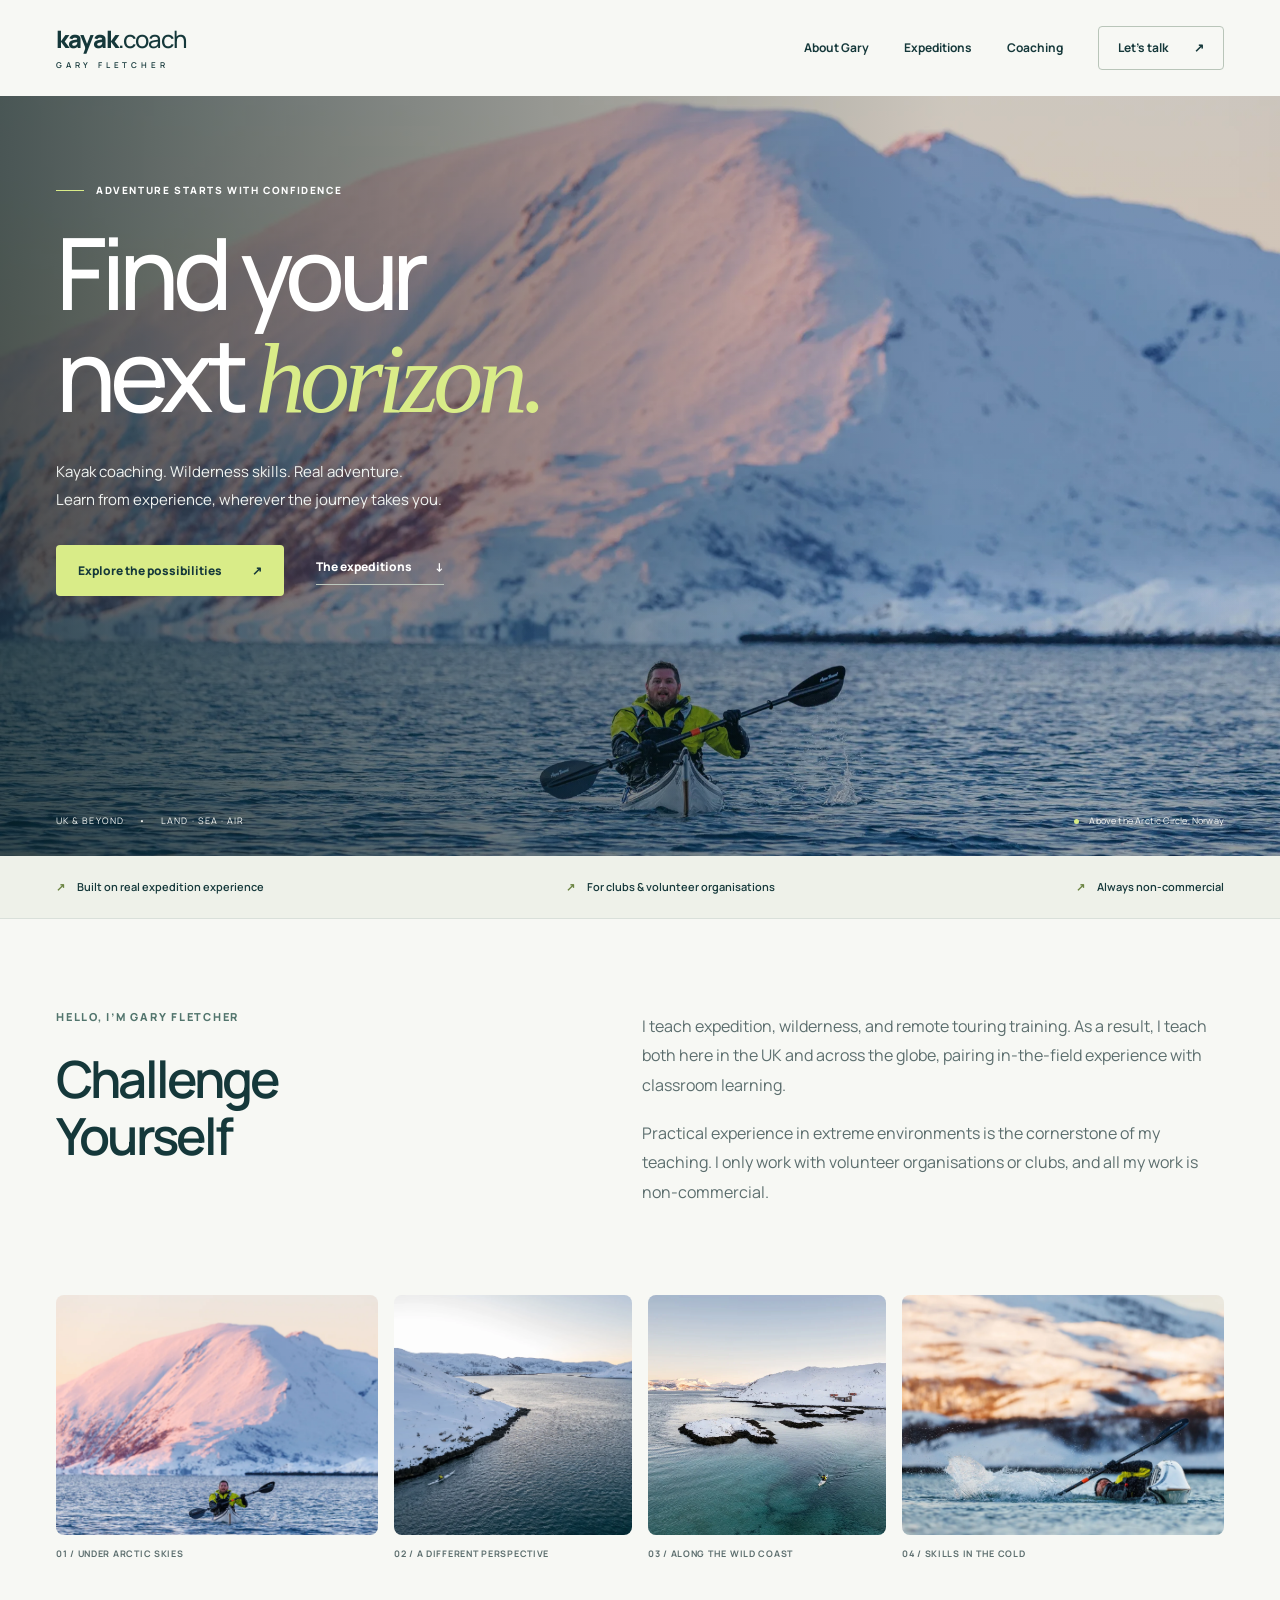
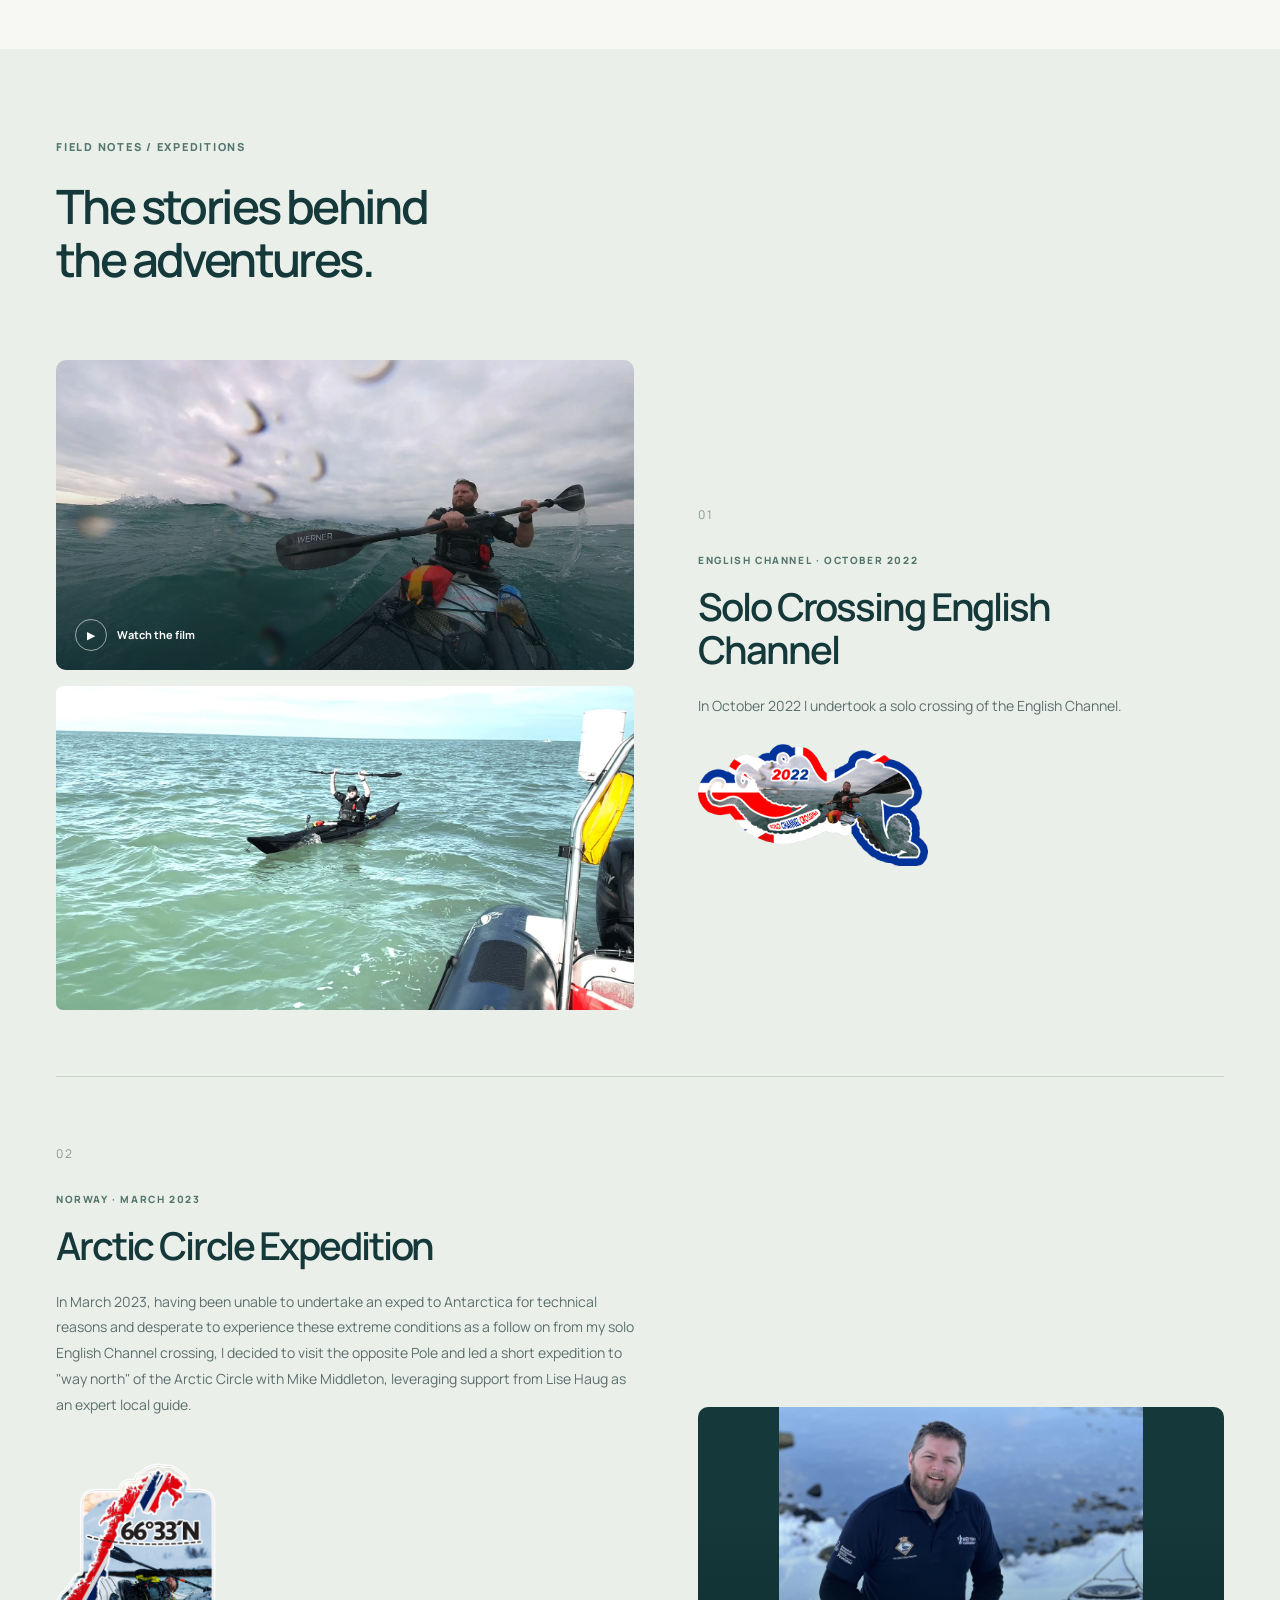
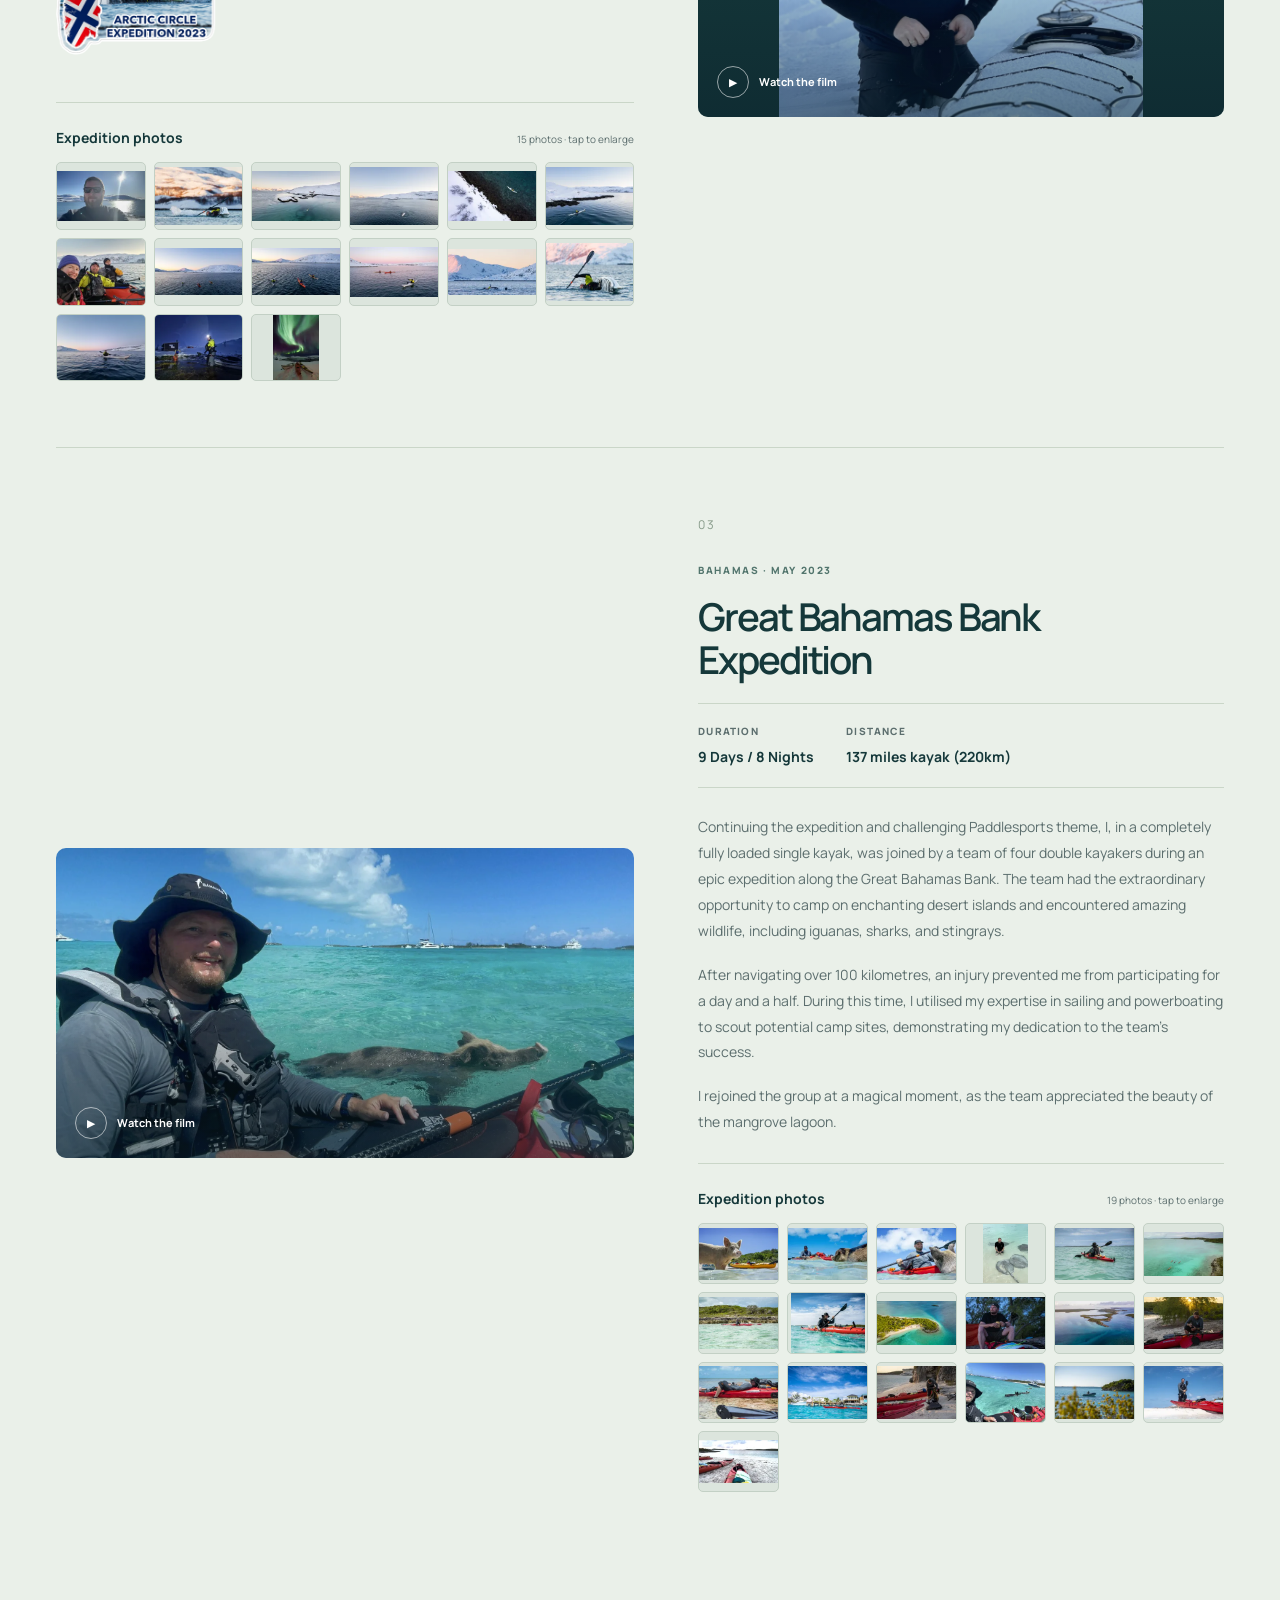
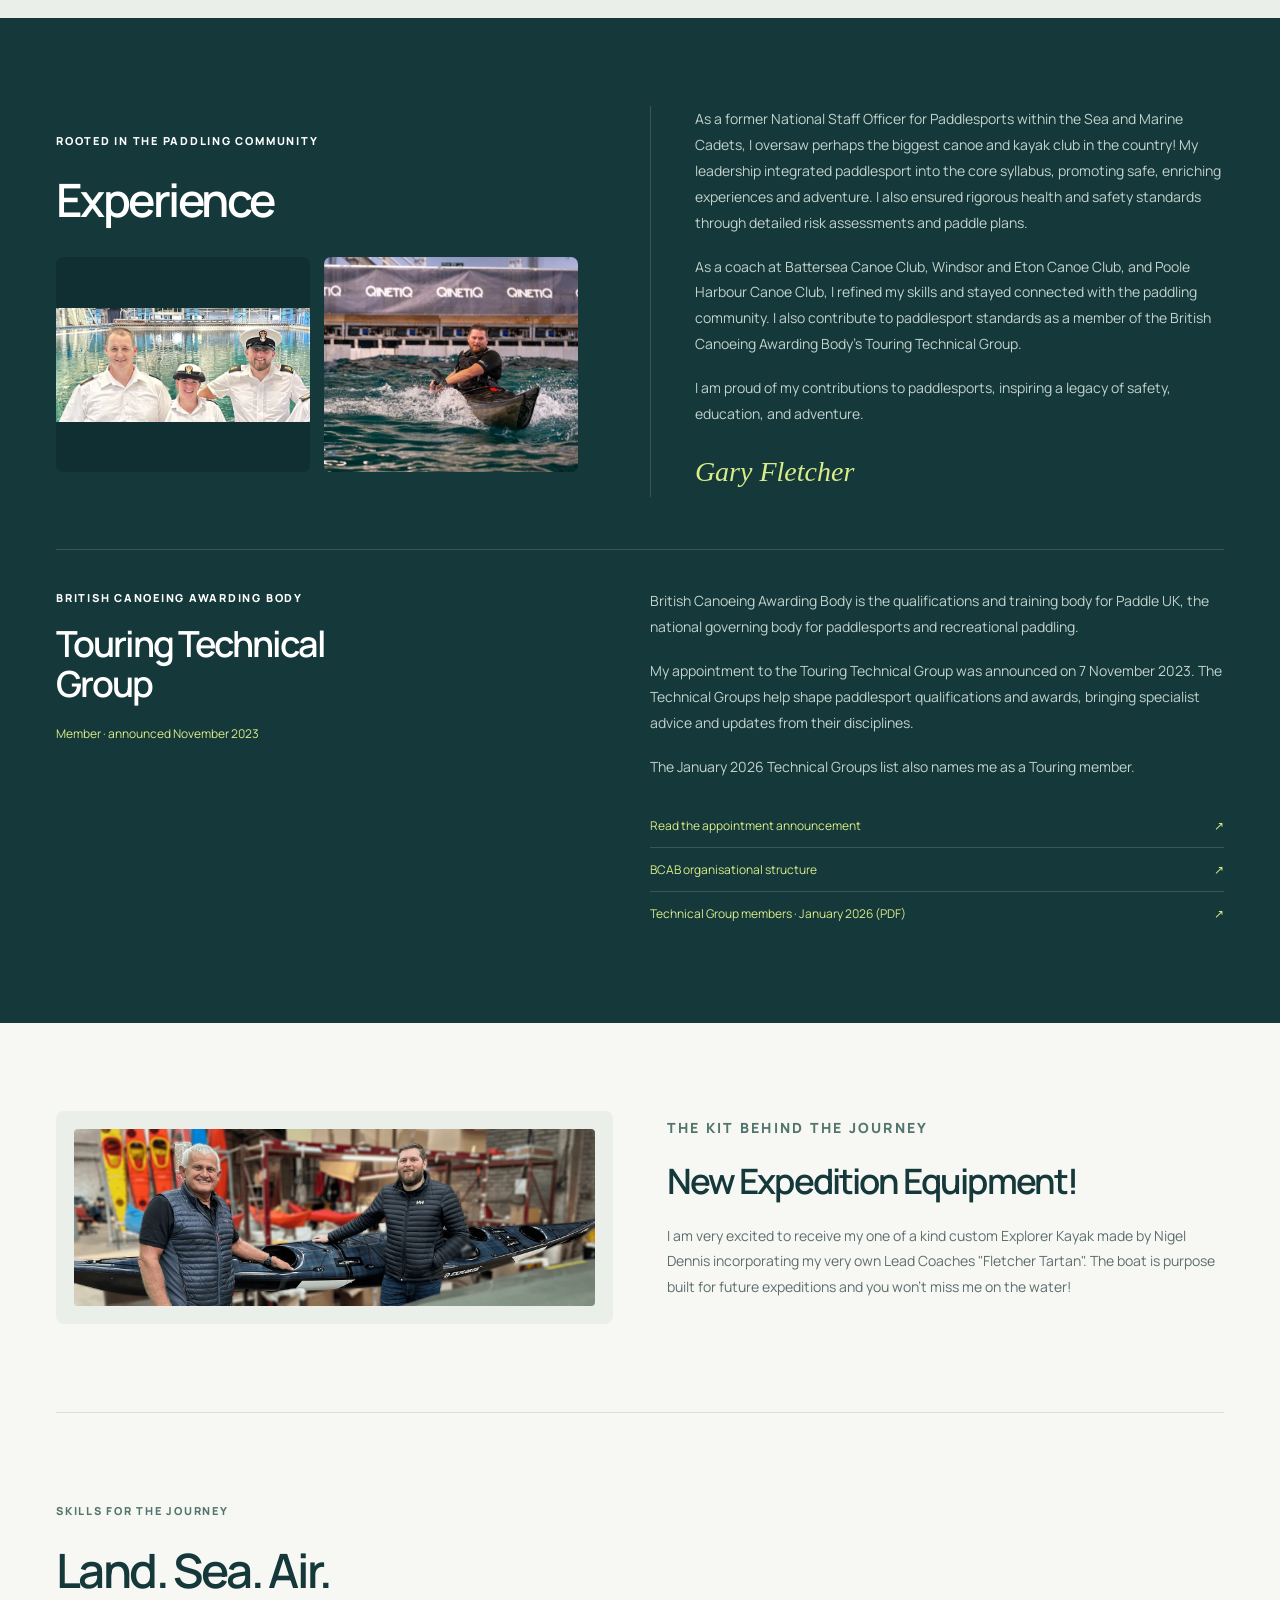
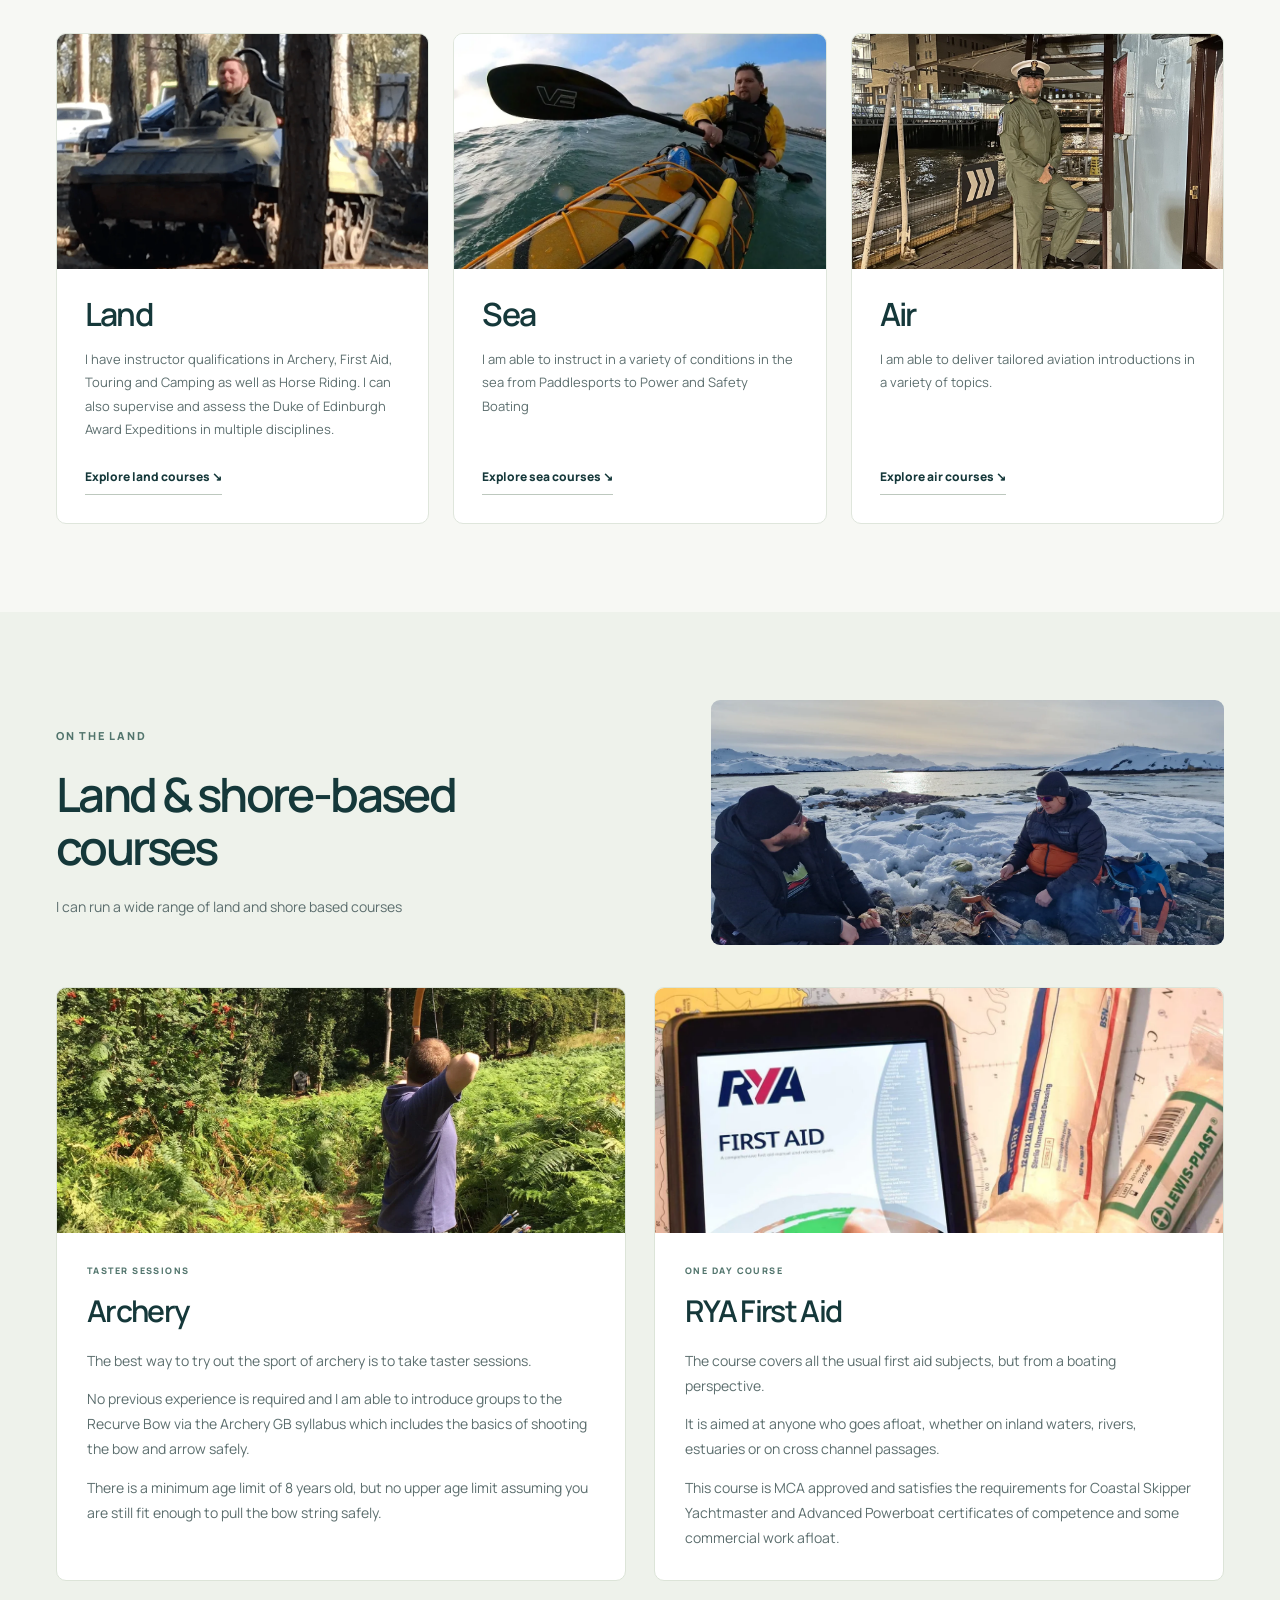
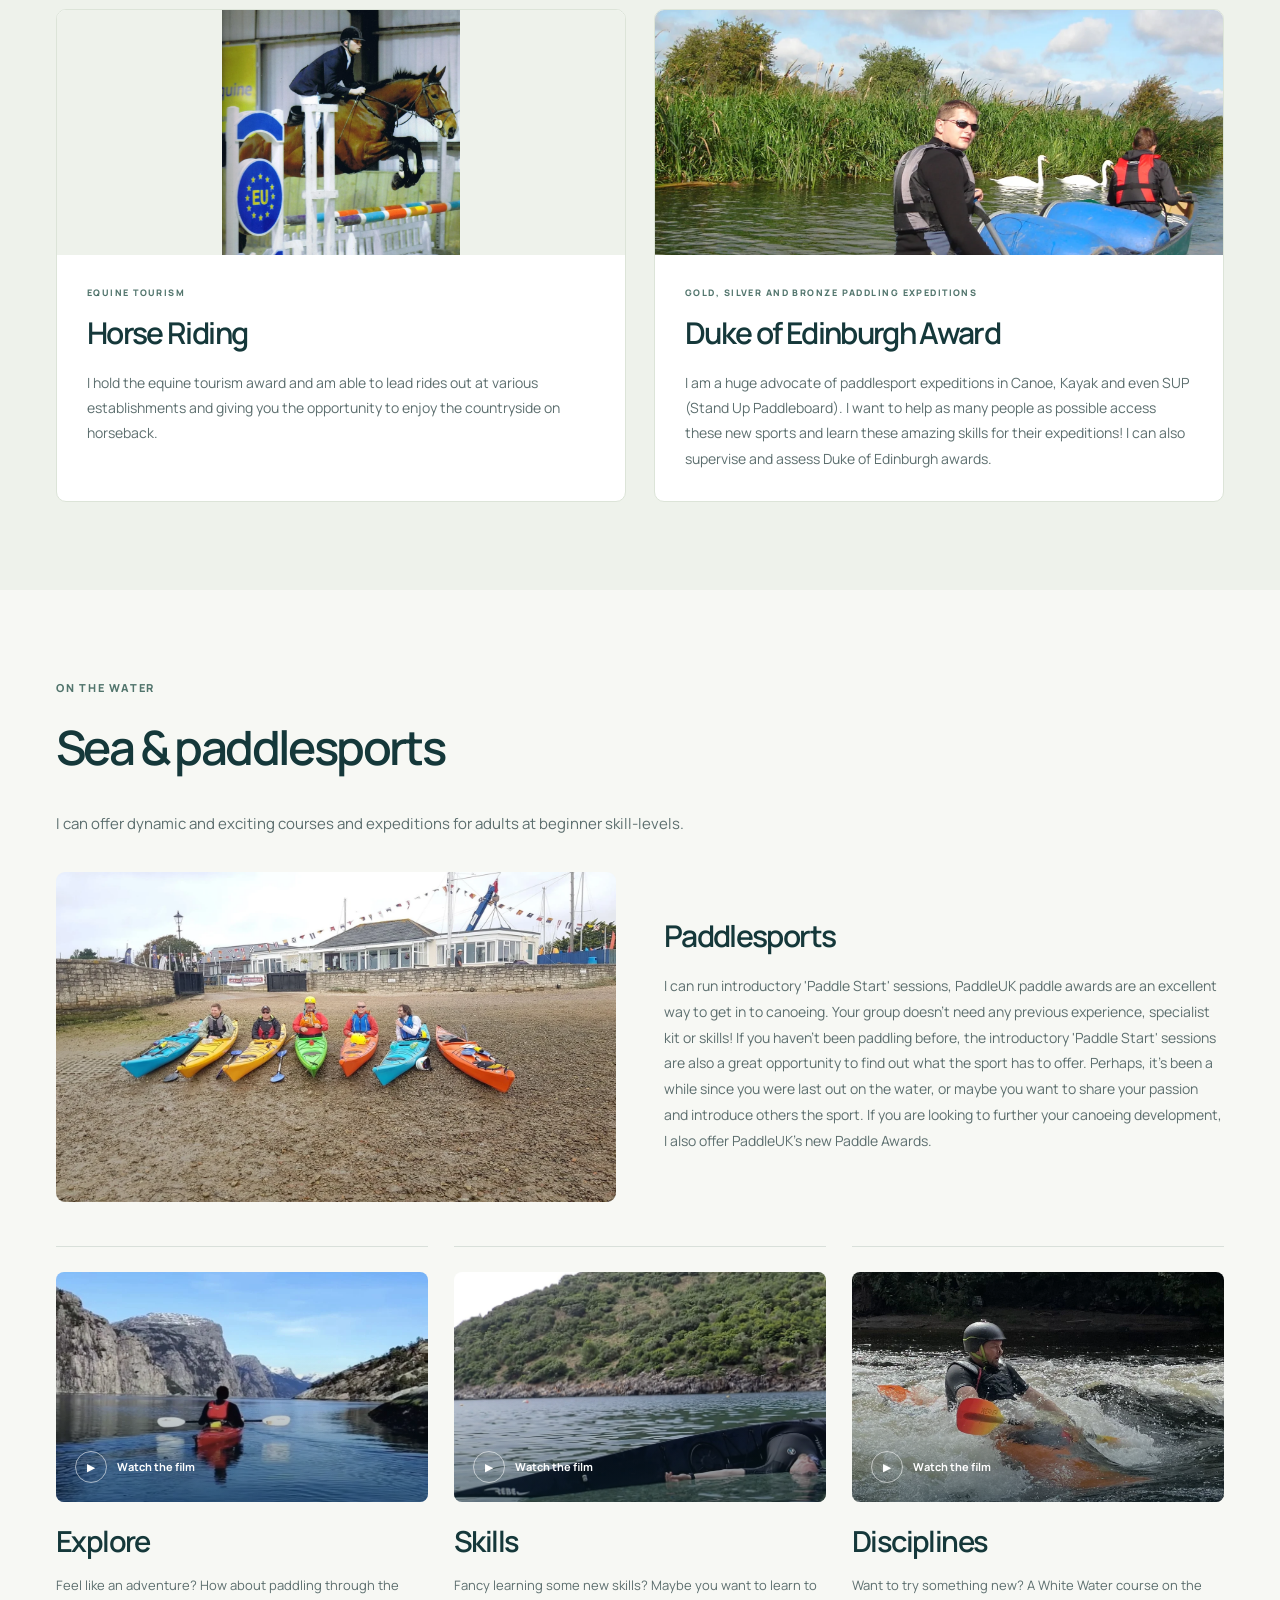
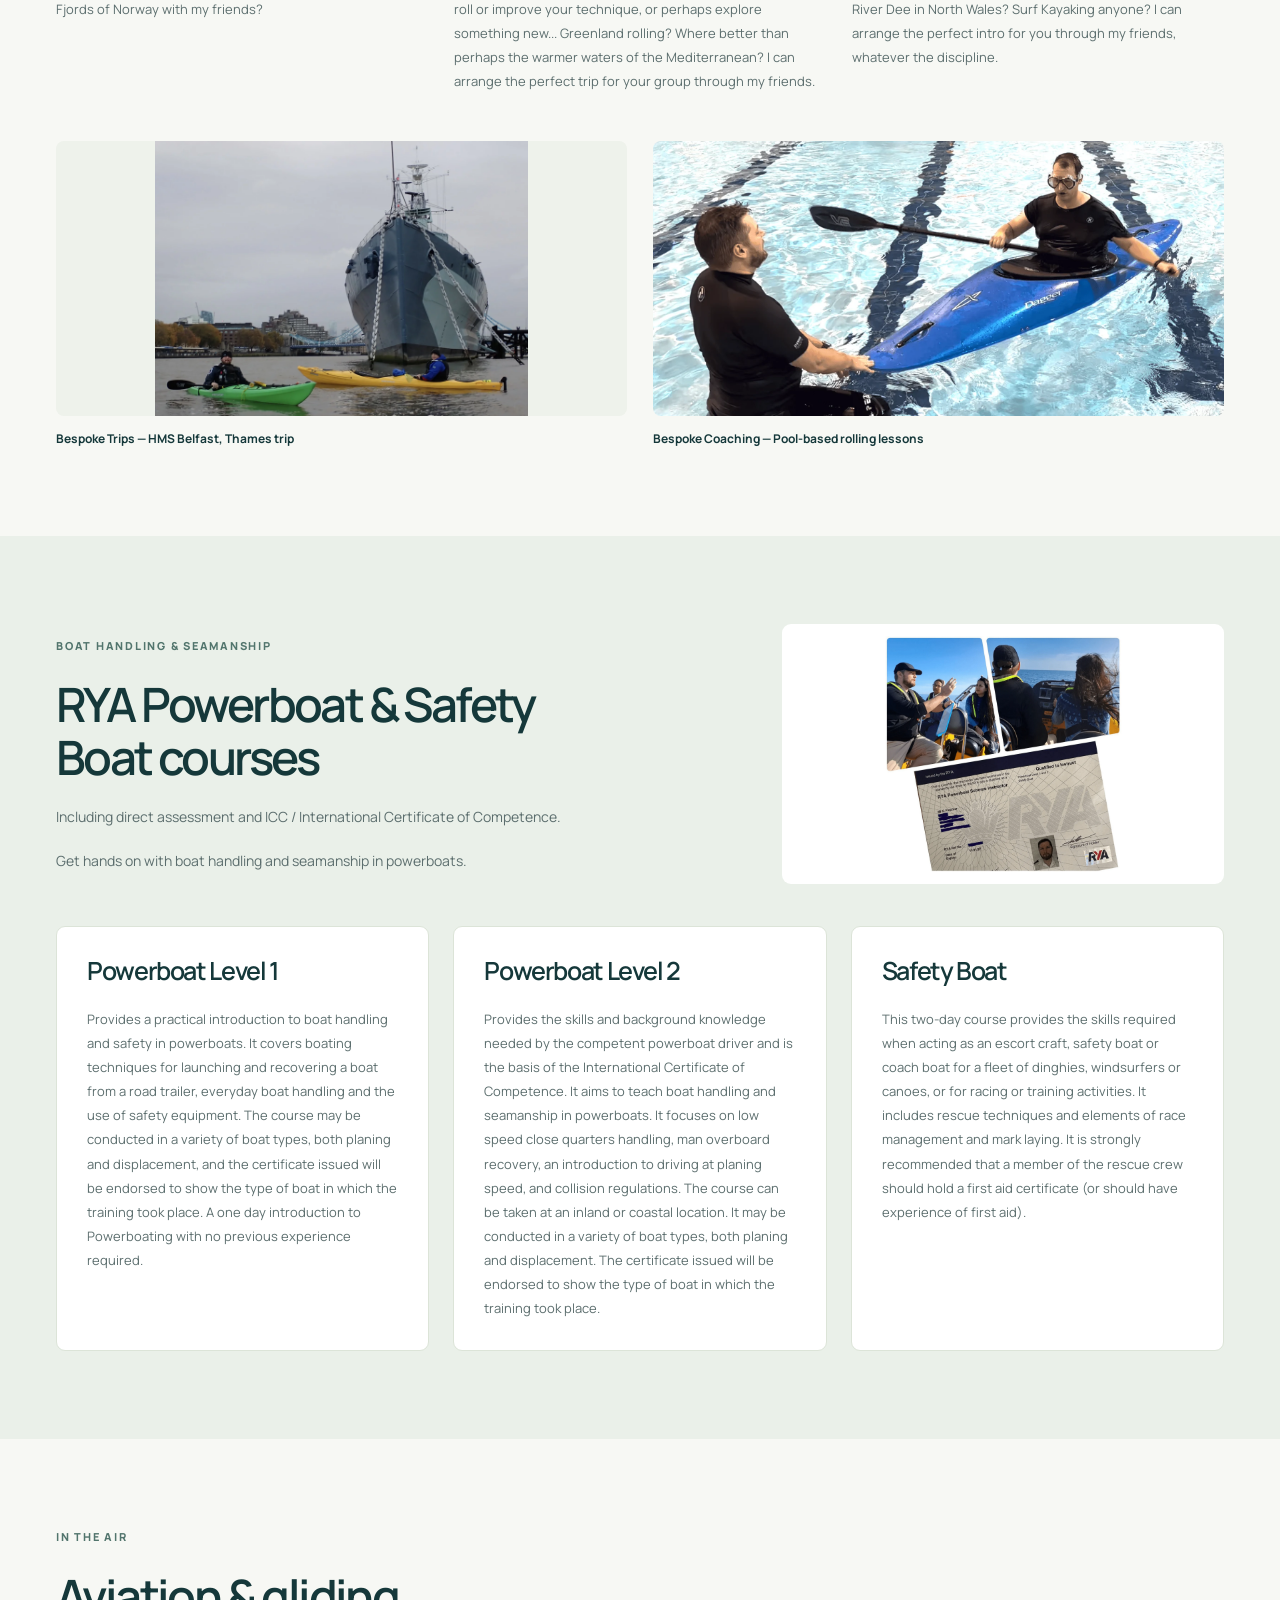
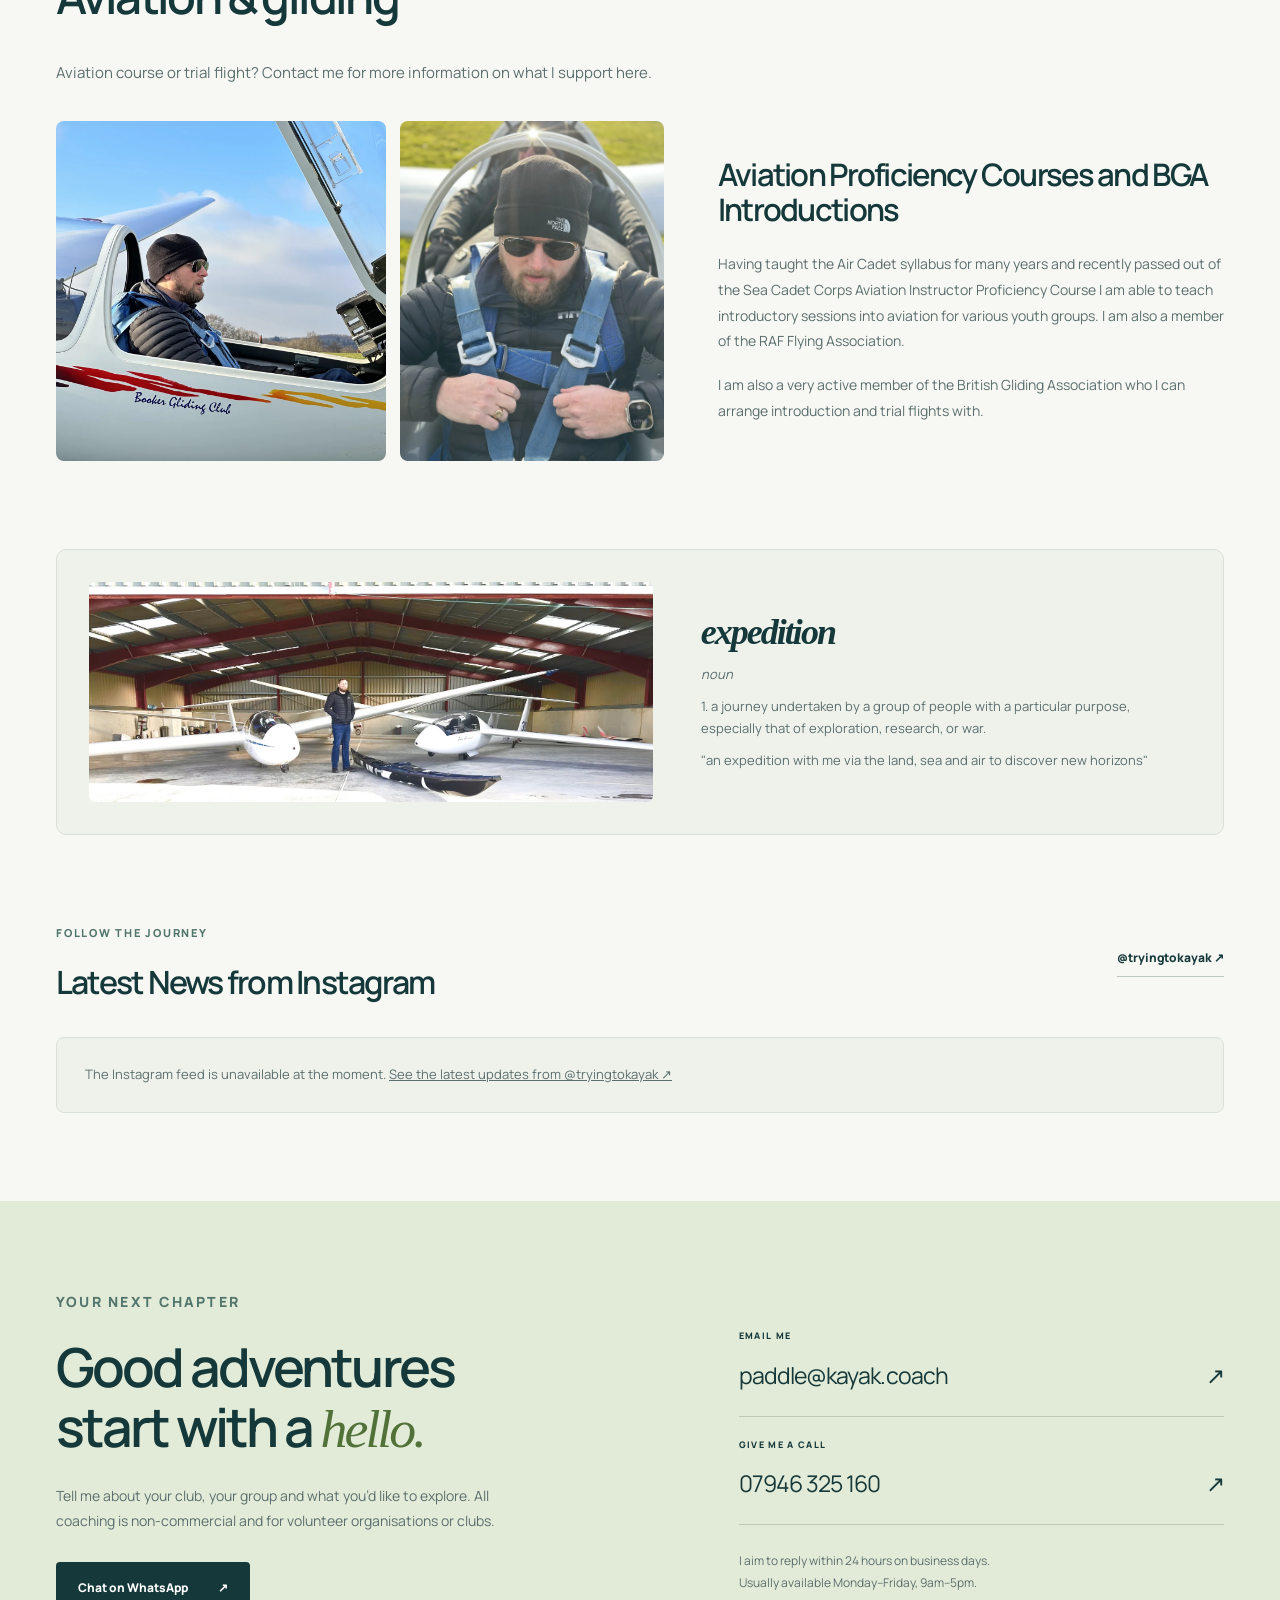
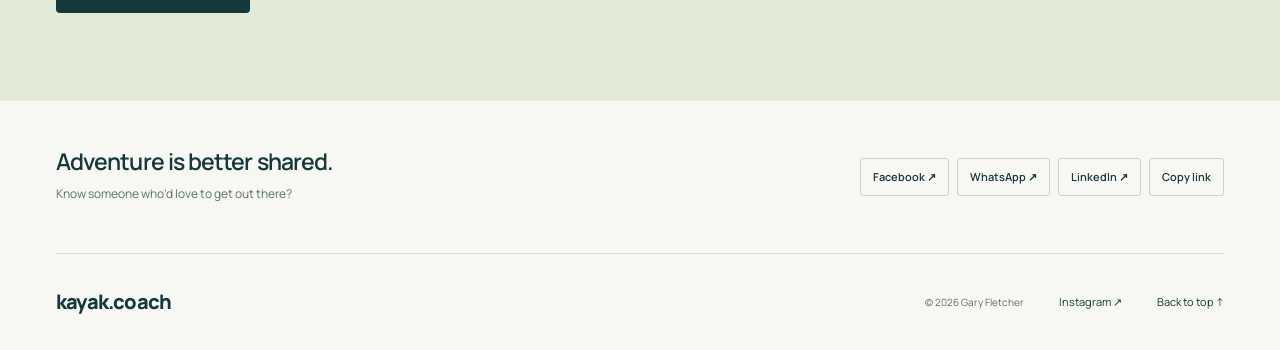
==== commit d88e3742: "updates" ====
--- a/index.html
+++ b/index.html
@@ -29,7 +29,7 @@
   <link rel="preconnect" href="https://fonts.googleapis.com">
   <link rel="preconnect" href="https://fonts.gstatic.com" crossorigin>
   <link href="https://fonts.googleapis.com/css2?family=Manrope:wght@400;500;600;700;800&display=swap" rel="stylesheet">
-  <link rel="stylesheet" href="css/modern.css?v=20261010-12">
+  <link rel="stylesheet" href="css/modern.css?v=20261010-13">
   <script type="application/ld+json">
   {"@context":"https://schema.org","@graph":[{"@type":"WebSite","@id":"https://www.kayak.coach/#website","url":"https://www.kayak.coach/","name":"Kayak Coach","inLanguage":"en-GB","description":"Non-commercial kayak coaching and expedition training for volunteer organisations and clubs.","author":{"@id":"https://www.kayak.coach/#gary"}},{"@type":"Person","@id":"https://www.kayak.coach/#gary","name":"Gary Fletcher","url":"https://www.kayak.coach/","image":"https://www.kayak.coach/assets/gary.webp","jobTitle":"Kayak coach and expedition instructor","email":"mailto:paddle@kayak.coach","telephone":"+447946325160","sameAs":["https://www.instagram.com/tryingtokayak/"],"knowsAbout":["Kayak coaching","Paddlesports","Expedition training","Wilderness skills","Powerboating"]}]}
   </script>
@@ -108,7 +108,7 @@
 <a class="photo-thumb" href="assets/restored/beach.webp" data-photo data-caption="Expedition kayaks on a white-sand beach in the Bahamas" aria-label="Open photo: Expedition kayaks on a white-sand beach in the Bahamas" aria-haspopup="dialog"><img src="assets/bahamas/thumb-beach.webp" alt="Expedition kayaks on a white-sand beach in the Bahamas" loading="lazy" decoding="async" width="240" height="131"></a>
 </div></section></div></article>
 </div></section>
-<section class="experience section" id="experience"><div class="wrap"><div class="experience-grid"><div><p class="eyebrow light">ROOTED IN THE PADDLING COMMUNITY</p><h2>Experience</h2><div class="experience-photo"><img src="assets/restored/IMG_6294.webp" alt="Gary with members of the paddling community" loading="lazy" decoding="async" class="" width="1397" height="624"><figure><img src="assets/restored/xaDSCF2077.webp" alt="Paddlesport coaching and expedition experience" loading="lazy" decoding="async" class="" width="1600" height="1067"></figure></div></div><div class="experience-copy"><p>As a former National Staff Officer for Paddlesports within the Sea and Marine Cadets, I oversaw perhaps the biggest canoe and kayak club in the country! My leadership integrated paddlesport into the core syllabus, promoting safe, enriching experiences and adventure. I also ensured rigorous health and safety standards through detailed risk assessments and paddle plans.</p><p>As a coach at Battersea Canoe Club, Windsor and Eton Canoe Club, and Poole Harbour Canoe Club, I refined my skills and stayed connected with the paddling community. My expertise earned me a role with the PaddleUK Awarding Body&#x27;s Technical Touring Group, contributing to the advancement of paddlesport standards.</p><p>I am proud of my contributions to paddlesports, inspiring a legacy of safety, education, and adventure.</p><span class="signature">Gary Fletcher</span></div></div></div></section>
+<section class="experience section" id="experience"><div class="wrap"><div class="experience-grid"><div><p class="eyebrow light">ROOTED IN THE PADDLING COMMUNITY</p><h2>Experience</h2><div class="experience-photo"><img src="assets/restored/IMG_6294.webp" alt="Gary with members of the paddling community" loading="lazy" decoding="async" class="" width="1397" height="624"><figure><img src="assets/restored/xaDSCF2077.webp" alt="Paddlesport coaching and expedition experience" loading="lazy" decoding="async" class="" width="1600" height="1067"></figure></div></div><div class="experience-copy"><p>As a former National Staff Officer for Paddlesports within the Sea and Marine Cadets, I oversaw perhaps the biggest canoe and kayak club in the country! My leadership integrated paddlesport into the core syllabus, promoting safe, enriching experiences and adventure. I also ensured rigorous health and safety standards through detailed risk assessments and paddle plans.</p><p>As a coach at Battersea Canoe Club, Windsor and Eton Canoe Club, and Poole Harbour Canoe Club, I refined my skills and stayed connected with the paddling community. I also contribute to paddlesport standards as a member of the British Canoeing Awarding Body’s Touring Technical Group.</p><p>I am proud of my contributions to paddlesports, inspiring a legacy of safety, education, and adventure.</p><span class="signature">Gary Fletcher</span></div></div><article class="technical-group" id="touring-technical-group" aria-labelledby="technical-group-title"><div><p class="eyebrow light">BRITISH CANOEING AWARDING BODY</p><h3 id="technical-group-title">Touring Technical Group</h3><span class="technical-role">Member · announced November 2023</span></div><div><p>British Canoeing Awarding Body is the qualifications and training body for Paddle UK, the national governing body for paddlesports and recreational paddling.</p><p>My appointment to the Touring Technical Group was announced on 7 November 2023. The Technical Groups help shape paddlesport qualifications and awards, bringing specialist advice and updates from their disciplines.</p><p>The January 2026 Technical Groups list also names me as a Touring member.</p><ul class="technical-links"><li><a href="https://britishcanoeingawarding.org.uk/new-technical-group-members-announced/" target="_blank" rel="noopener noreferrer">Read the appointment announcement <span aria-hidden="true">↗</span></a></li><li><a href="https://britishcanoeingawarding.org.uk/organisational-structure/" target="_blank" rel="noopener noreferrer">BCAB organisational structure <span aria-hidden="true">↗</span></a></li><li><a href="assets/documents/BCAB_Tech_Groups_06012026.pdf" target="_blank" rel="noopener noreferrer">Technical Group members · January 2026 (PDF) <span aria-hidden="true">↗</span></a></li></ul></div></article></div></section>
 <section class="journal section wrap"><div class="journal-image"><img src="assets/restored/fletcher_boat.webp" alt="Custom Nigel Dennis Explorer kayak with Fletcher tartan" loading="lazy" decoding="async" class="" width="1600" height="544"></div><div><p class="eyebrow">THE KIT BEHIND THE JOURNEY</p><h2>New Expedition Equipment!</h2><p>I am very excited to receive my one of a kind custom Explorer Kayak made by Nigel Dennis incorporating my very own Lead Coaches &quot;Fletcher Tartan&quot;. The boat is purpose built for future expeditions and you won&#x27;t miss me on the water!</p></div></section>
 <section class="section wrap" id="coaching"><div class="section-heading"><div><p class="eyebrow">SKILLS FOR THE JOURNEY</p><h2>Land. Sea. Air.</h2></div></div><div class="discipline-cards">
 <article><img src="assets/restored/tank.webp" alt="Land-based adventure training" loading="lazy" decoding="async" class="" width="1600" height="897"><div class="discipline-copy"><h3>Land</h3><p>I have instructor qualifications in Archery, First Aid, Touring and Camping as well as Horse Riding. I can also supervise and assess the Duke of Edinburgh Award Expeditions in multiple disciplines.</p><a class="text-link" href="#land">Explore land courses ↘</a></div></article>
--- a/css/modern.css
+++ b/css/modern.css
@@ -1085,6 +1085,15 @@
 .experience-photo > img { object-fit: contain; object-position: center; background: #102f32; }
 .experience-copy { border-left: 1px solid #ffffff26; padding-left: 44px; }
 .experience p:not(.eyebrow) { font-size: 14px; line-height: 1.85; }
+.technical-group { display: grid; grid-template-columns: 1fr 1.1fr; gap: 72px; margin-top: 52px; padding-top: 38px; border-top: 1px solid #ffffff26; }
+.technical-group .eyebrow { margin-bottom: 16px; }
+.technical-group h3 { font-size: clamp(26px,3vw,36px); max-width: 360px; }
+.technical-role { display: inline-block; margin-top: 18px; color: var(--lime); font-size: 12px; }
+.technical-links { list-style: none; padding: 0; margin: 24px 0 0; }
+.technical-links li + li { border-top: 1px solid #ffffff26; }
+.technical-links a { display: flex; justify-content: space-between; gap: 18px; padding: 12px 0; color: var(--lime); font-size: 12px; line-height: 1.6; }
+.technical-links a:hover { text-decoration: underline; text-underline-offset: 4px; }
+@media (max-width: 760px) { .technical-group { grid-template-columns: 1fr; gap: 24px; margin-top: 36px; padding-top: 30px; } }
 .signature { margin-top: 20px; }
 .journal { grid-template-columns: 1fr 1fr; gap: 54px; align-items: center; border-bottom: 1px solid var(--line); }
 .journal-image { padding: 18px; background: #eaf0e9; border-radius: 8px; }
